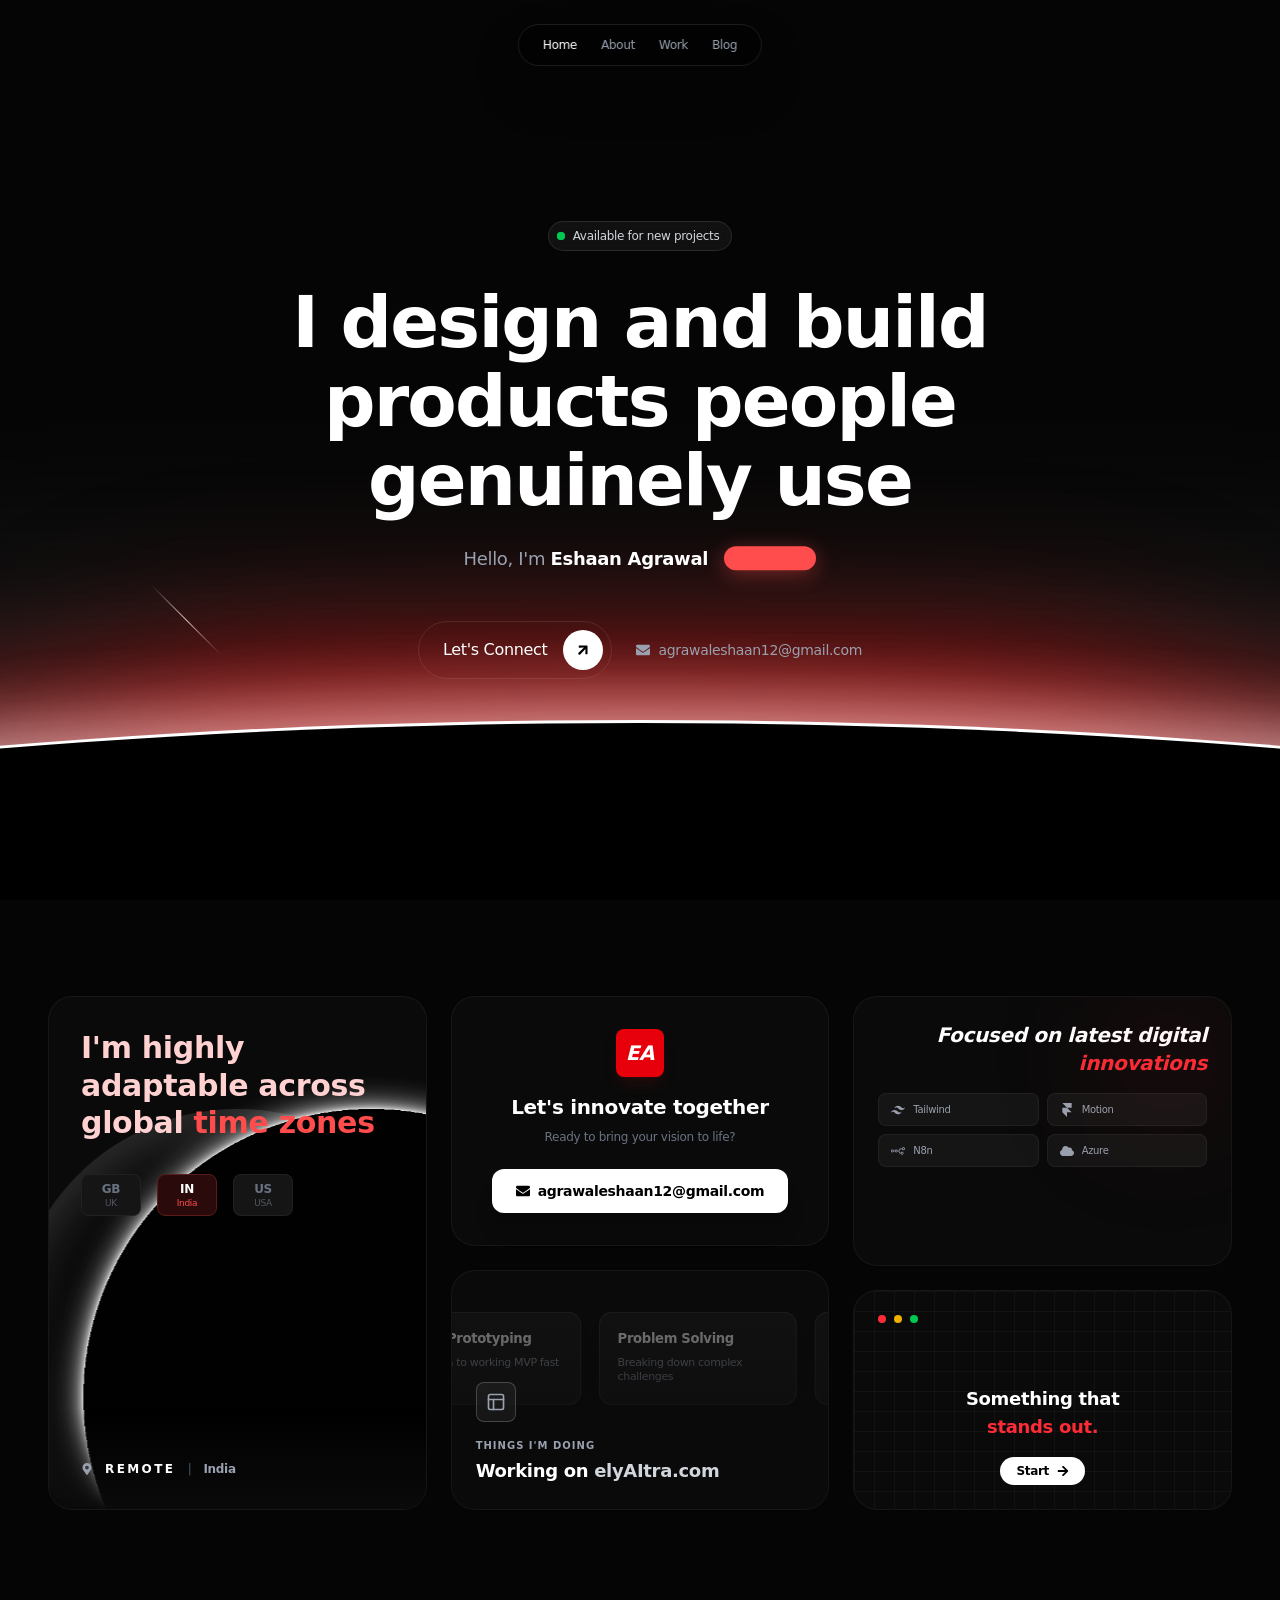
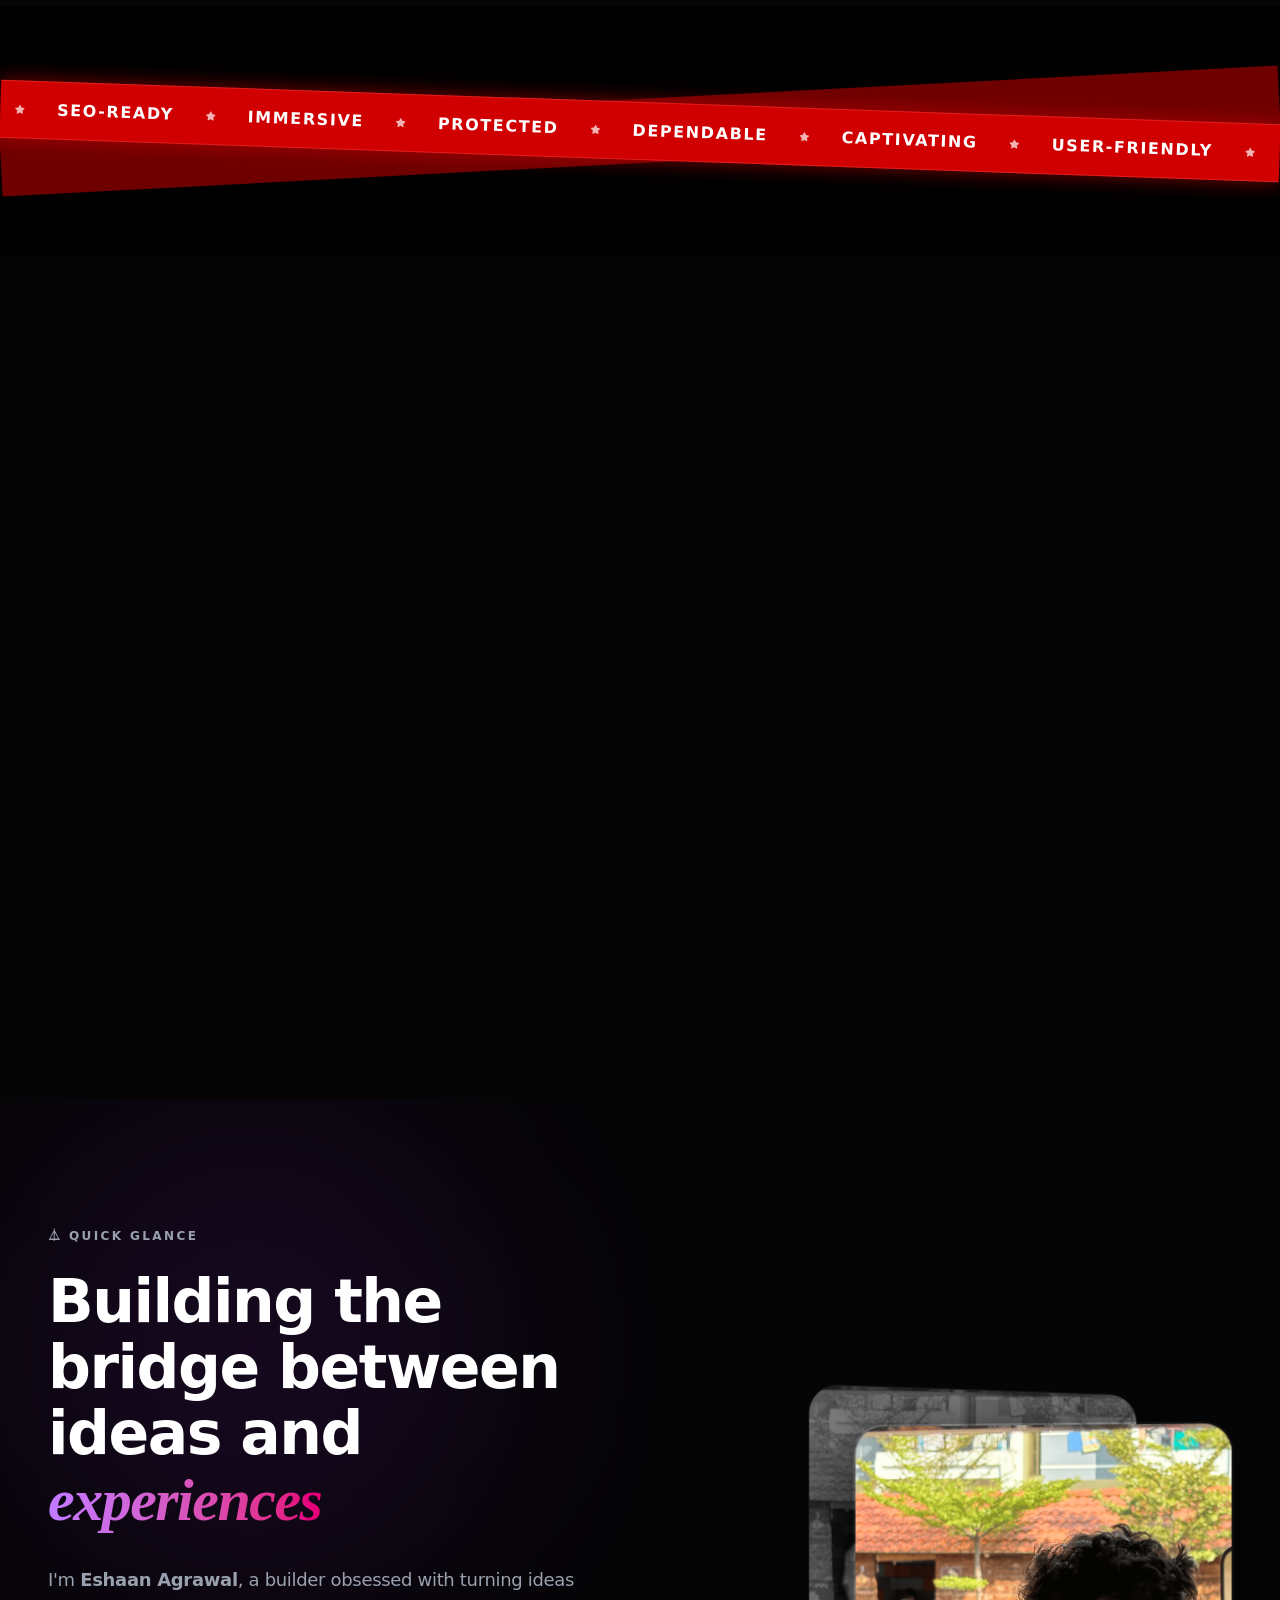
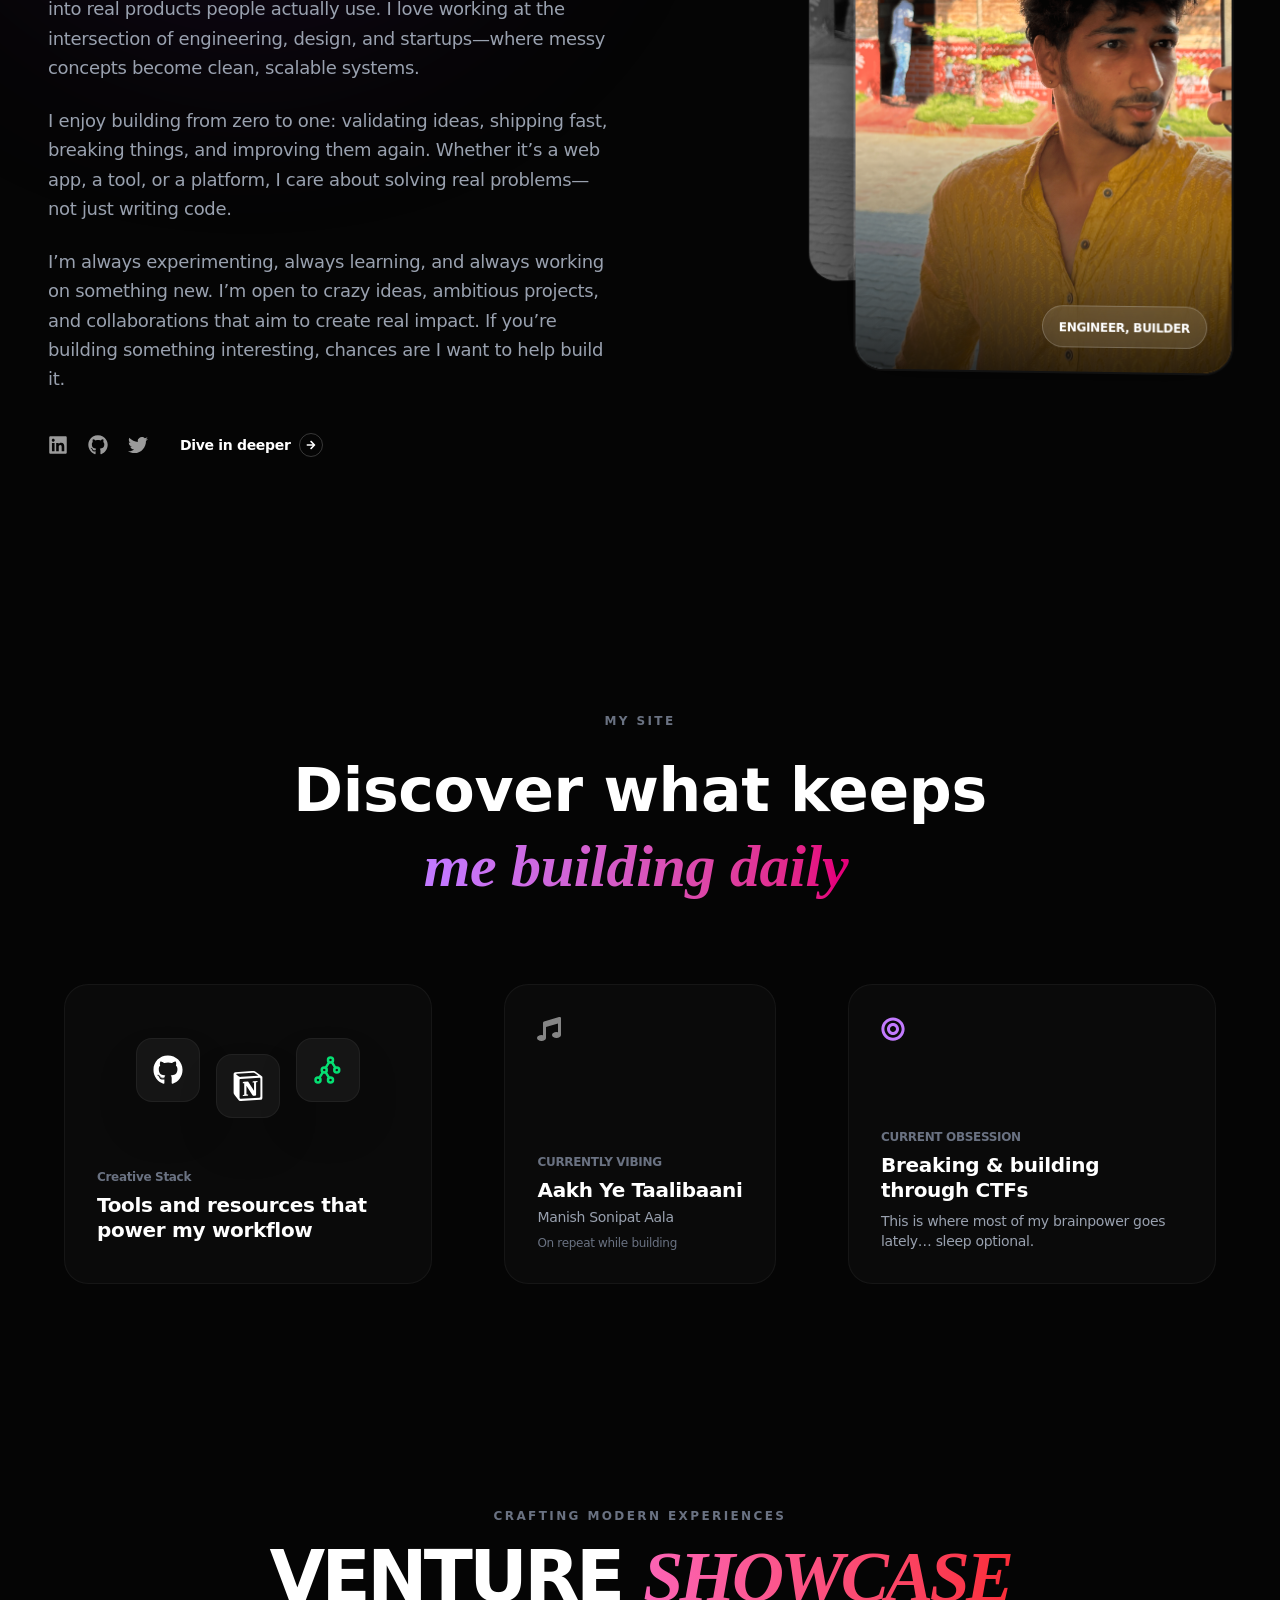
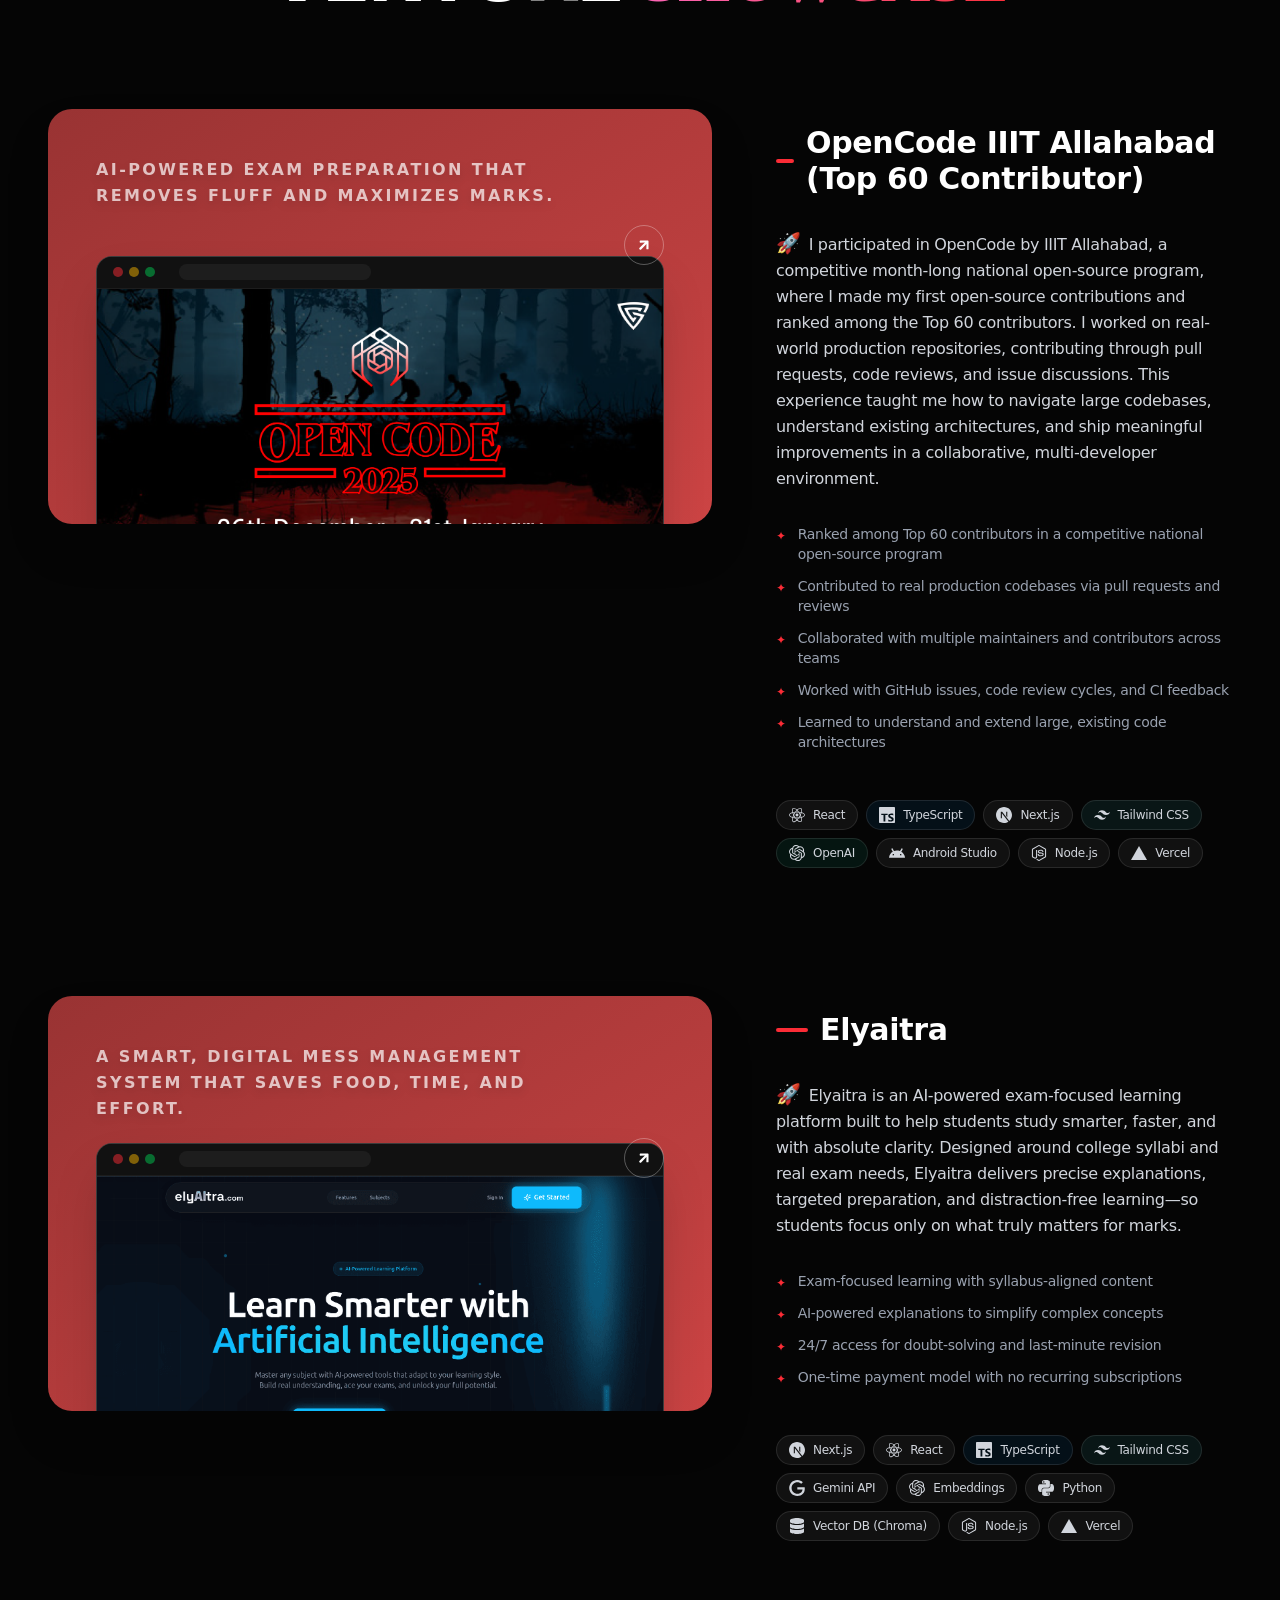
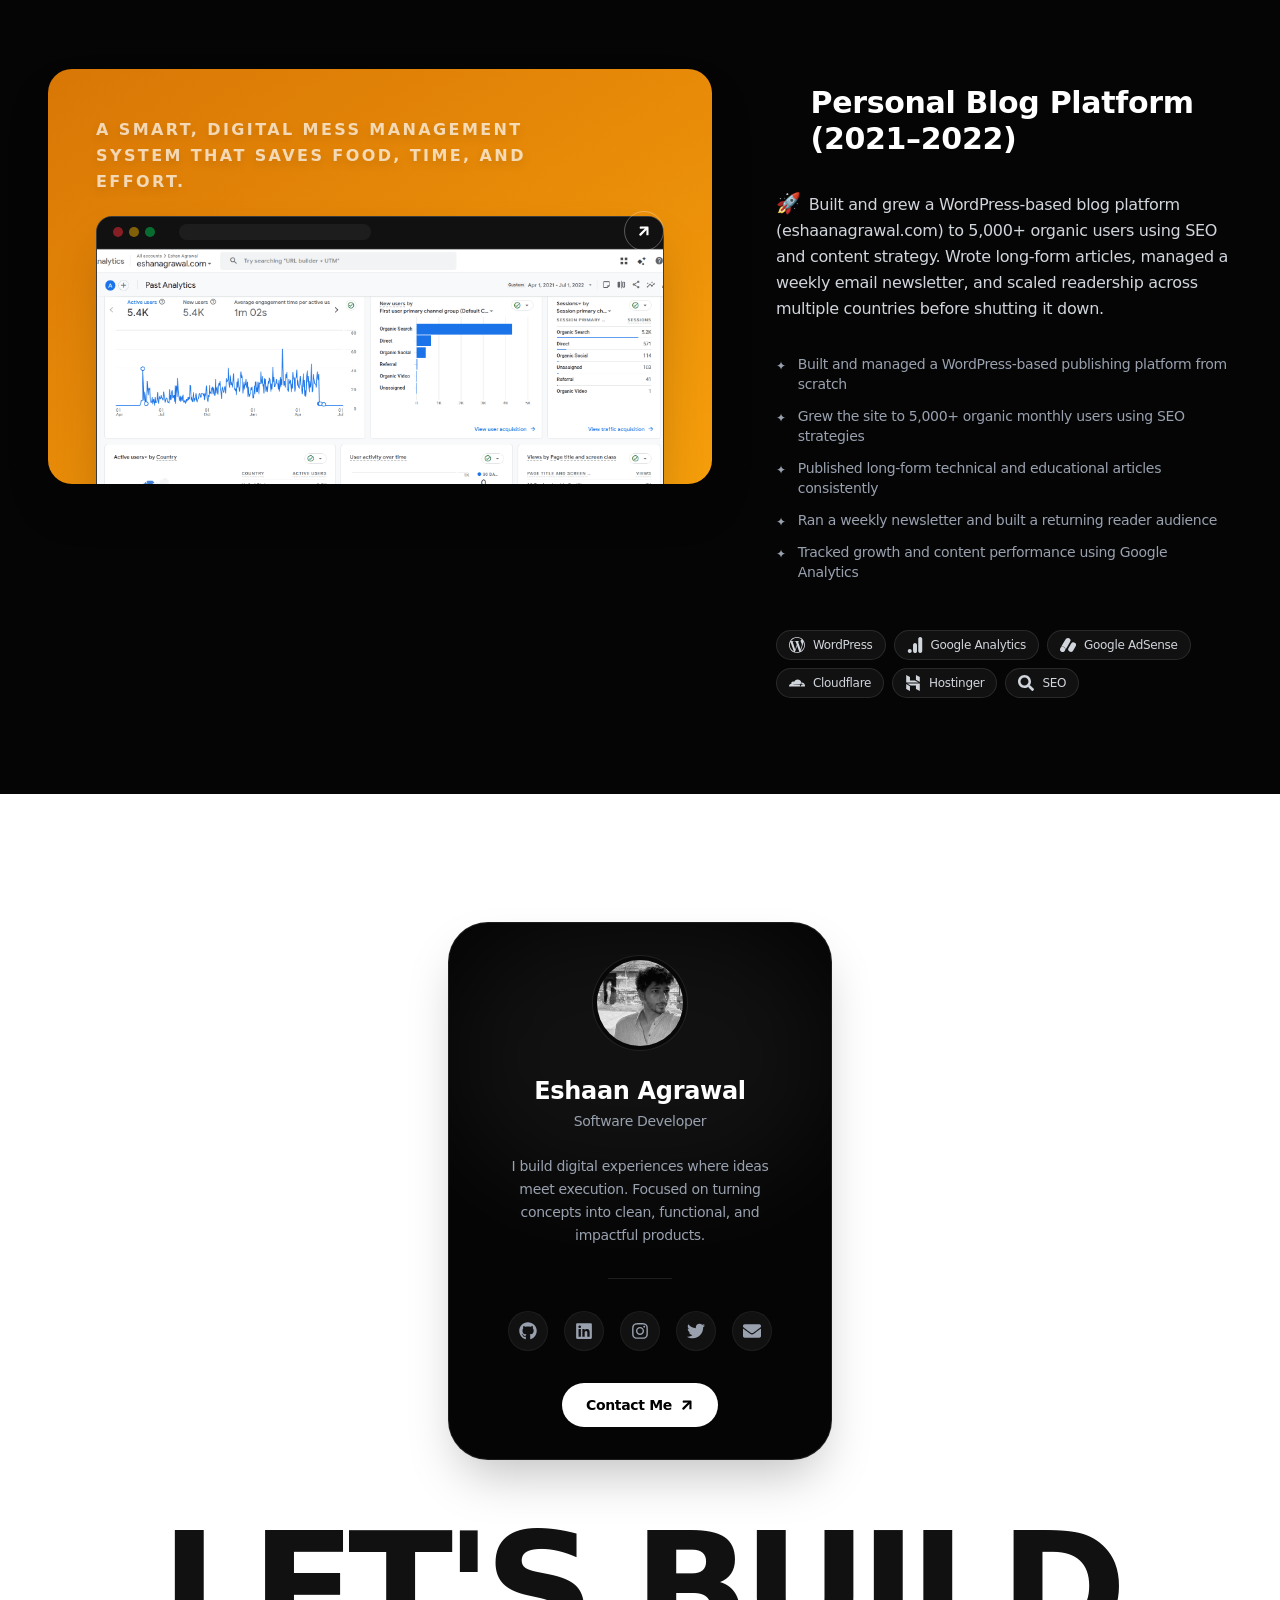
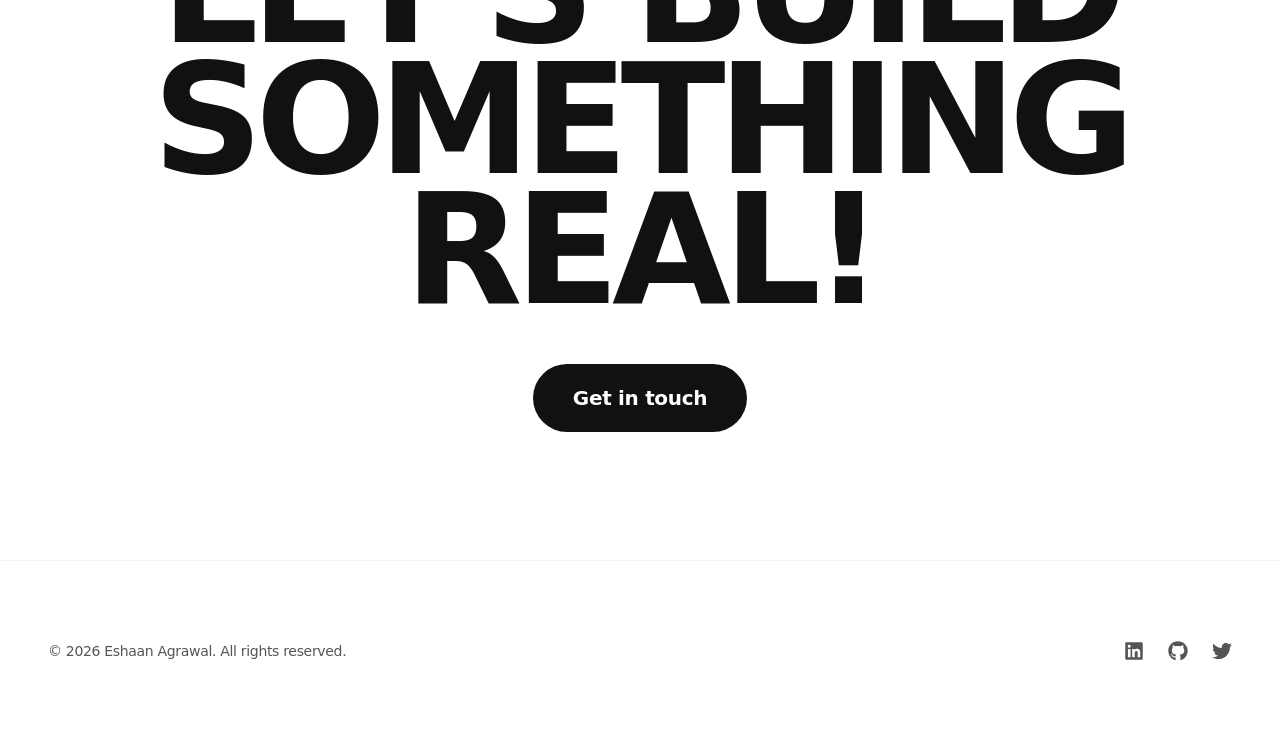
==== index.html @ 7e27af8b "Old portfolio static files push" ====
<!DOCTYPE html><!--NxlhLbS5FppHYBROih8Z3--><html lang="en" class="scroll-smooth"><head><meta charSet="utf-8"/><meta name="viewport" content="width=device-width, initial-scale=1"/><link rel="preload" href="/_next/static/media/406d3fc8d5ec9f59-s.p.3f4cab70.woff2" as="font" crossorigin="" type="font/woff2"/><link rel="preload" href="/_next/static/media/83afe278b6a6bb3c-s.p.3a6ba036.woff2" as="font" crossorigin="" type="font/woff2"/><link rel="preload" as="image" href="/profile-flip.png"/><link rel="stylesheet" href="/_next/static/chunks/d4d1923507175f7c.css" data-precedence="next"/><link rel="preload" as="script" fetchPriority="low" href="/_next/static/chunks/b79d602f30593662.js"/><script src="/_next/static/chunks/806bdb8e4a6a9b95.js" async=""></script><script src="/_next/static/chunks/34c9601a3a638644.js" async=""></script><script src="/_next/static/chunks/74a7f2e5d3db2ed4.js" async=""></script><script src="/_next/static/chunks/turbopack-027ed24c8da2e438.js" async=""></script><script src="/_next/static/chunks/a5b7f36a0b85d626.js" async=""></script><script src="/_next/static/chunks/2aeaacd010f3395e.js" async=""></script><script src="/_next/static/chunks/ff1a16fafef87110.js" async=""></script><script src="/_next/static/chunks/d2be314c3ece3fbe.js" async=""></script><script src="/_next/static/chunks/5f1a4b0acd35c7d9.js" async=""></script><script src="/_next/static/chunks/c1a66f218abf3255.js" async=""></script><link rel="preload" href="https://www.googletagmanager.com/gtag/js?id=G-NZZZ4D2L5Y" as="script"/><meta name="next-size-adjust" content=""/><title>Eshaan Agrawal — Builder</title><meta name="description" content="Eshaan Agrawal (ya me) is an engineering-driven builder focused on full-stack products, AI tools, and real-world projects."/><meta property="og:title" content="Eshaan Agrawal — Builder"/><meta property="og:description" content="Discover projects, experiments, and products by Eshaan Agrawal. Full-stack development, AI tools, startups, and security through CTFs."/><meta property="og:type" content="website"/><meta name="twitter:card" content="summary"/><meta name="twitter:title" content="Eshaan Agrawal — Builder"/><meta name="twitter:description" content="Discover projects, experiments, and products by Eshaan Agrawal. Full-stack development, AI tools, startups, and security through CTFs."/><script src="/_next/static/chunks/a6dad97d9634a72d.js" noModule=""></script></head><body class="inter_5901b7c6-module__ec5Qua__variable dancing_script_26eb8e1f-module__OIMS_a__variable font-sans antialiased text-[#111111] bg-white"><div hidden=""><!--$--><!--/$--></div><div class="fixed inset-0 z-0 pointer-events-none overflow-hidden undefined"></div><main class="min-h-screen bg-white"><nav class="fixed top-6 left-1/2 -translate-x-1/2 z-50 transition-all duration-300 rounded-full border border-white/10 backdrop-blur-md bg-black/50 shadow-2xl shadow-black/50" style="width:fit-content;opacity:0;transform:translateY(-100px)"><div class="px-6 py-3 flex items-center justify-between gap-8"><div class="hidden md:flex items-center gap-6 text-xs font-medium text-gray-400"><a class="transition-colors hover:text-white " href="#hero">Home</a><a class="transition-colors hover:text-white " href="#about">About</a><a class="transition-colors hover:text-white " href="#work">Work</a><a class="transition-colors hover:text-white " href="/blog">Blog</a></div><button class="md:hidden text-white"><svg stroke="currentColor" fill="currentColor" stroke-width="0" viewBox="0 0 448 512" height="1em" width="1em" xmlns="http://www.w3.org/2000/svg"><path d="M16 132h416c8.837 0 16-7.163 16-16V76c0-8.837-7.163-16-16-16H16C7.163 60 0 67.163 0 76v40c0 8.837 7.163 16 16 16zm0 160h416c8.837 0 16-7.163 16-16v-40c0-8.837-7.163-16-16-16H16c-8.837 0-16 7.163-16 16v40c0 8.837 7.163 16 16 16zm0 160h416c8.837 0 16-7.163 16-16v-40c0-8.837-7.163-16-16-16H16c-8.837 0-16 7.163-16 16v40c0 8.837 7.163 16 16 16z"></path></svg></button><span class="md:hidden text-white font-bold">Menu</span></div></nav><section id="hero" class="relative h-screen flex flex-col justify-center items-center overflow-hidden bg-[#050505] text-white"><div class="absolute inset-0 z-0 pointer-events-none"></div><div class="fixed inset-0 z-0 pointer-events-none overflow-hidden absolute z-0"></div><div class="absolute inset-0 bg-[radial-gradient(ellipse_at_center,_var(--tw-gradient-stops))] from-gray-900/10 via-[#050505] to-[#050505] z-0"></div><div class="absolute bottom-[-20%] left-1/2 -translate-x-1/2 w-[150%] h-[50%] bg-white/15 blur-[120px] rounded-full pointer-events-none z-0" style="transform:none"></div><div class="absolute bottom-[-10%] left-1/2 -translate-x-1/2 w-[80%] h-[30%] bg-[#FF0000]/50 blur-[100px] rounded-full pointer-events-none z-0" style="transform:none"></div><div class="absolute bottom-[-80vh] left-1/2 -translate-x-1/2 w-[300vw] h-[100vh] rounded-[100%] border-t-[3px] border-white bg-black pointer-events-none z-10 shadow-[0_-10px_40px_rgba(255,255,255,0.5)]" style="transform:none"></div><div class="relative z-20 flex flex-col items-center text-center max-w-5xl mx-auto px-6" style="transform:none"><div class="mb-8" style="opacity:0;transform:translateY(-20px)"><div class="inline-flex items-center gap-2 pl-2 pr-3 py-1.5 bg-white/5 border border-white/10 rounded-full text-xs font-medium text-gray-300 hover:bg-white/10 transition-colors backdrop-blur-sm cursor-default"><span class="relative flex h-2 w-2"><span class="animate-ping absolute inline-flex h-full w-full rounded-full bg-green-400 opacity-75"></span><span class="relative inline-flex rounded-full h-2 w-2 bg-green-500"></span></span><span>Available for new projects</span></div></div><div style="opacity:0;transform:scale(0.9)"><h1 class="text-5xl md:text-7xl font-bold tracking-tight leading-[1.1] mb-6">I design and build products people <br class="hidden md:block"/>genuinely use<span class="font-serif italic font-normal text-transparent bg-clip-text bg-gradient-to-r from-white via-gray-200 to-gray-400 animate-gradient-x"></span></h1></div><div class="flex flex-col md:flex-row items-center gap-4 text-gray-400 text-lg mb-12" style="opacity:0;transform:translateY(20px)"><span>Hello, I&#x27;m <strong class="text-white">Eshaan Agrawal</strong></span><div class="px-3 py-1 bg-[#FF4D4D] text-white text-xs font-bold rounded-full shadow-[0_4px_20px_rgba(255,77,77,0.4)] flex items-center justify-center overflow-hidden"><div class="relative flex items-center justify-center"><span class="block whitespace-nowrap" style="opacity:0;transform:translateY(20px)">Software Developer</span></div></div></div><div class="flex flex-col md:flex-row items-center gap-6" style="opacity:0;transform:translateY(20px)"><a class="group relative pl-6 pr-2 py-2 bg-transparent text-white text-base font-medium rounded-full transition-all border border-white/10 hover:border-white/20 hover:bg-white/5 flex items-center justify-between gap-4 backdrop-blur-sm" href="mailto:agrawaleshaan12@gmail.com"><span>Let&#x27;s Connect</span><span class="w-10 h-10 bg-white rounded-full flex items-center justify-center text-black group-hover:scale-110 transition-transform"><svg stroke="currentColor" fill="currentColor" stroke-width="0" viewBox="0 0 448 512" class="text-sm -rotate-45 group-hover:rotate-0 transition-transform duration-300" height="1em" width="1em" xmlns="http://www.w3.org/2000/svg"><path d="M190.5 66.9l22.2-22.2c9.4-9.4 24.6-9.4 33.9 0L441 239c9.4 9.4 9.4 24.6 0 33.9L246.6 467.3c-9.4 9.4-24.6 9.4-33.9 0l-22.2-22.2c-9.5-9.5-9.3-25 .4-34.3L311.4 296H24c-13.3 0-24-10.7-24-24v-32c0-13.3 10.7-24 24-24h287.4L190.9 101.2c-9.8-9.3-10-24.8-.4-34.3z"></path></svg></span></a><a class="flex items-center gap-2 text-gray-400 hover:text-white transition-colors text-sm group" href="mailto:agrawaleshaan12@gmail.com"><svg stroke="currentColor" fill="currentColor" stroke-width="0" viewBox="0 0 512 512" class="group-hover:rotate-12 transition-transform" height="1em" width="1em" xmlns="http://www.w3.org/2000/svg"><path d="M502.3 190.8c3.9-3.1 9.7-.2 9.7 4.7V400c0 26.5-21.5 48-48 48H48c-26.5 0-48-21.5-48-48V195.6c0-5 5.7-7.8 9.7-4.7 22.4 17.4 52.1 39.5 154.1 113.6 21.1 15.4 56.7 47.8 92.2 47.6 35.7.3 72-32.8 92.3-47.6 102-74.1 131.6-96.3 154-113.7zM256 320c23.2.4 56.6-29.2 73.4-41.4 132.7-96.3 142.8-104.7 173.4-128.7 5.8-4.5 9.2-11.5 9.2-18.9v-19c0-26.5-21.5-48-48-48H48C21.5 64 0 85.5 0 112v19c0 7.4 3.4 14.3 9.2 18.9 30.6 23.9 40.7 32.4 173.4 128.7 16.8 12.2 50.2 41.8 73.4 41.4z"></path></svg> agrawaleshaan12@gmail.com</a></div></div></section><section class="py-24 bg-[#050505] text-white"><div class="max-w-7xl mx-auto px-6 lg:px-12"><div class="grid grid-cols-1 md:grid-cols-3 gap-6 h-full"><div class="md:col-span-1 bg-[#0A0A0A] rounded-3xl p-8 border border-white/5 relative overflow-hidden flex flex-col justify-between h-[500px] md:h-auto group" style="opacity:0;transform:translateY(20px)"><div class="relative z-10"><h3 class="text-3xl font-bold leading-tight mb-8 text-[#FFD1D1]">I&#x27;m highly adaptable across global <span class="text-[#FF4D4D]">time zones</span></h3><div class="flex gap-4"><div class="px-3 py-1.5 rounded-lg text-xs font-bold flex flex-col items-center min-w-[60px] transition-colors border bg-[#151515] border-white/5 text-gray-500"><span class="">GB</span><span class="text-[9px] font-medium opacity-70">UK</span></div><div class="px-3 py-1.5 rounded-lg text-xs font-bold flex flex-col items-center min-w-[60px] transition-colors border bg-[#2A0A0A] border-[#5C1C1C]"><span class="text-white">IN</span><span class="text-[9px] font-medium text-[#FF4D4D]">India</span></div><div class="px-3 py-1.5 rounded-lg text-xs font-bold flex flex-col items-center min-w-[60px] transition-colors border bg-[#151515] border-white/5 text-gray-500"><span class="">US</span><span class="text-[9px] font-medium opacity-70">USA</span></div></div></div><div class="absolute inset-x-0 bottom-[-40px] flex justify-center pointer-events-none md:pointer-events-auto"><div class="relative w-[400px] h-[400px] flex items-center justify-center opacity-90 scale-[1.2]"><div class="relative flex items-center justify-center w-full h-full absolute top-10"><canvas style="width:600px;height:600px;max-width:100%;aspect-ratio:1"></canvas></div><div class="absolute inset-0 rounded-full shadow-[inset_0_10px_50px_rgba(255,255,255,0.2)] pointer-events-none" style="mix-blend-mode:overlay"></div></div></div><div class="absolute bottom-0 left-0 w-full h-[100px] bg-gradient-to-t from-[#0A0A0A] to-transparent pointer-events-none"></div><div class="relative z-10 flex items-center gap-3 text-xs font-bold text-gray-500 mt-auto"><svg stroke="currentColor" fill="currentColor" stroke-width="0" viewBox="0 0 384 512" class="text-gray-400" height="1em" width="1em" xmlns="http://www.w3.org/2000/svg"><path d="M172.268 501.67C26.97 291.031 0 269.413 0 192 0 85.961 85.961 0 192 0s192 85.961 192 192c0 77.413-26.97 99.031-172.268 309.67-9.535 13.774-29.93 13.773-39.464 0zM192 272c44.183 0 80-35.817 80-80s-35.817-80-80-80-80 35.817-80 80 35.817 80 80 80z"></path></svg><span class="uppercase tracking-[0.2em] text-white">Remote</span><span class="text-gray-700">|</span><span class="text-gray-400">India</span></div></div><div class="md:col-span-1 flex flex-col gap-6"><div class="bg-[#0A0A0A] rounded-3xl p-8 border border-white/5 flex flex-col items-center justify-center text-center flex-1 min-h-[220px]" style="opacity:0;transform:scale(0.95)"><div class="w-12 h-12 bg-red-600 rounded-lg flex items-center justify-center mb-4 text-xl font-bold italic shadow-lg shadow-red-900/20">EA</div><h3 class="text-xl font-bold mb-2">Let&#x27;s innovate together</h3><p class="text-gray-500 text-xs mb-6 max-w-[200px] mx-auto">Ready to bring your vision to life?</p><a class="px-6 py-3 bg-white text-black rounded-xl font-bold text-sm flex items-center gap-2 hover:scale-105 transition-transform shadow-xl" href="mailto:agrawaleshaan12@gmail.com"><svg stroke="currentColor" fill="currentColor" stroke-width="0" viewBox="0 0 512 512" height="1em" width="1em" xmlns="http://www.w3.org/2000/svg"><path d="M502.3 190.8c3.9-3.1 9.7-.2 9.7 4.7V400c0 26.5-21.5 48-48 48H48c-26.5 0-48-21.5-48-48V195.6c0-5 5.7-7.8 9.7-4.7 22.4 17.4 52.1 39.5 154.1 113.6 21.1 15.4 56.7 47.8 92.2 47.6 35.7.3 72-32.8 92.3-47.6 102-74.1 131.6-96.3 154-113.7zM256 320c23.2.4 56.6-29.2 73.4-41.4 132.7-96.3 142.8-104.7 173.4-128.7 5.8-4.5 9.2-11.5 9.2-18.9v-19c0-26.5-21.5-48-48-48H48C21.5 64 0 85.5 0 112v19c0 7.4 3.4 14.3 9.2 18.9 30.6 23.9 40.7 32.4 173.4 128.7 16.8 12.2 50.2 41.8 73.4 41.4z"></path></svg> agrawaleshaan12@gmail.com</a></div><div class="bg-[#0A0A0A] rounded-3xl p-6 border border-white/5 relative overflow-hidden flex flex-col justify-end min-h-[240px] group" style="opacity:0;transform:scale(0.95)"><div class="absolute inset-0 opacity-50 flex flex-col justify-center pointer-events-none"><div class="flex -translate-y-8 scale-110"><div class="flex overflow-hidden w-full mask-linear-fade"><div class="flex gap-4 px-4"><div class="w-[180px] p-4 rounded-xl bg-[#1A1A1A] border border-white/10 flex flex-col gap-2 shrink-0 shadow-lg"><h4 class="text-xs font-bold text-white leading-tight">Product Engineering</h4><p class="text-[10px] text-gray-400 leading-tight">Building real-world apps &amp; systems</p></div><div class="w-[180px] p-4 rounded-xl bg-[#1A1A1A] border border-white/10 flex flex-col gap-2 shrink-0 shadow-lg"><h4 class="text-xs font-bold text-white leading-tight">Full-Stack Development</h4><p class="text-[10px] text-gray-400 leading-tight">Frontend, backend, and APIs</p></div><div class="w-[180px] p-4 rounded-xl bg-[#1A1A1A] border border-white/10 flex flex-col gap-2 shrink-0 shadow-lg"><h4 class="text-xs font-bold text-white leading-tight">UI Engineering</h4><p class="text-[10px] text-gray-400 leading-tight">Modern, animated, clean interfaces</p></div><div class="w-[180px] p-4 rounded-xl bg-[#1A1A1A] border border-white/10 flex flex-col gap-2 shrink-0 shadow-lg"><h4 class="text-xs font-bold text-white leading-tight">System Design</h4><p class="text-[10px] text-gray-400 leading-tight">Scalable, structured architectures</p></div><div class="w-[180px] p-4 rounded-xl bg-[#1A1A1A] border border-white/10 flex flex-col gap-2 shrink-0 shadow-lg"><h4 class="text-xs font-bold text-white leading-tight">Rapid Prototyping</h4><p class="text-[10px] text-gray-400 leading-tight">From idea to working MVP fast</p></div><div class="w-[180px] p-4 rounded-xl bg-[#1A1A1A] border border-white/10 flex flex-col gap-2 shrink-0 shadow-lg"><h4 class="text-xs font-bold text-white leading-tight">Problem Solving</h4><p class="text-[10px] text-gray-400 leading-tight">Breaking down complex challenges</p></div><div class="w-[180px] p-4 rounded-xl bg-[#1A1A1A] border border-white/10 flex flex-col gap-2 shrink-0 shadow-lg"><h4 class="text-xs font-bold text-white leading-tight">Product Engineering</h4><p class="text-[10px] text-gray-400 leading-tight">Building real-world apps &amp; systems</p></div><div class="w-[180px] p-4 rounded-xl bg-[#1A1A1A] border border-white/10 flex flex-col gap-2 shrink-0 shadow-lg"><h4 class="text-xs font-bold text-white leading-tight">Full-Stack Development</h4><p class="text-[10px] text-gray-400 leading-tight">Frontend, backend, and APIs</p></div><div class="w-[180px] p-4 rounded-xl bg-[#1A1A1A] border border-white/10 flex flex-col gap-2 shrink-0 shadow-lg"><h4 class="text-xs font-bold text-white leading-tight">UI Engineering</h4><p class="text-[10px] text-gray-400 leading-tight">Modern, animated, clean interfaces</p></div><div class="w-[180px] p-4 rounded-xl bg-[#1A1A1A] border border-white/10 flex flex-col gap-2 shrink-0 shadow-lg"><h4 class="text-xs font-bold text-white leading-tight">System Design</h4><p class="text-[10px] text-gray-400 leading-tight">Scalable, structured architectures</p></div><div class="w-[180px] p-4 rounded-xl bg-[#1A1A1A] border border-white/10 flex flex-col gap-2 shrink-0 shadow-lg"><h4 class="text-xs font-bold text-white leading-tight">Rapid Prototyping</h4><p class="text-[10px] text-gray-400 leading-tight">From idea to working MVP fast</p></div><div class="w-[180px] p-4 rounded-xl bg-[#1A1A1A] border border-white/10 flex flex-col gap-2 shrink-0 shadow-lg"><h4 class="text-xs font-bold text-white leading-tight">Problem Solving</h4><p class="text-[10px] text-gray-400 leading-tight">Breaking down complex challenges</p></div></div></div></div></div><div class="absolute inset-0 bg-gradient-to-t from-[#0A0A0A] via-[#0A0A0A]/40 to-transparent"></div><div class="relative z-10"><div class="w-10 h-10 rounded-lg border border-white/20 flex items-center justify-center mb-4 text-gray-400 bg-white/5 backdrop-blur-md"><svg xmlns="http://www.w3.org/2000/svg" width="20" height="20" viewBox="0 0 24 24" fill="none" stroke="currentColor" stroke-width="2" stroke-linecap="round" stroke-linejoin="round"><rect width="18" height="18" x="3" y="3" rx="2" ry="2"></rect><line x1="3" x2="21" y1="9" y2="9"></line><line x1="9" x2="9" y1="21" y2="9"></line></svg></div><p class="text-[10px] font-bold text-gray-400 uppercase tracking-widest mb-1">Things I&#x27;m Doing</p><h3 class="text-lg font-bold text-white">Working on <span class="text-gray-300">elyAItra.com</span></h3></div></div></div><div class="md:col-span-1 flex flex-col gap-6"><div class="bg-[#0A0A0A] rounded-3xl p-6 border border-white/5 relative overflow-hidden flex-1 min-h-[220px]" style="opacity:0;transform:scale(0.95)"><div class="absolute top-0 right-0 w-32 h-32 bg-red-500/10 rounded-full blur-3xl"></div><h3 class="text-xl font-bold mb-4 italic text-right">Focused on latest digital <span class="text-red-500">innovations</span></h3><div class="grid grid-cols-2 gap-2 mt-4"><div class="flex items-center gap-2 px-3 py-2 bg-[#151515] rounded-lg border border-white/5 text-[10px] text-gray-400"><span class="text-sm"><svg stroke="currentColor" fill="currentColor" stroke-width="0" role="img" viewBox="0 0 24 24" height="1em" width="1em" xmlns="http://www.w3.org/2000/svg"><path d="M12.001,4.8c-3.2,0-5.2,1.6-6,4.8c1.2-1.6,2.6-2.2,4.2-1.8c0.913,0.228,1.565,0.89,2.288,1.624 C13.666,10.618,15.027,12,18.001,12c3.2,0,5.2-1.6,6-4.8c-1.2,1.6-2.6,2.2-4.2,1.8c-0.913-0.228-1.565-0.89-2.288-1.624 C16.337,6.182,14.976,4.8,12.001,4.8z M6.001,12c-3.2,0-5.2,1.6-6,4.8c1.2-1.6,2.6-2.2,4.2-1.8c0.913,0.228,1.565,0.89,2.288,1.624 c1.177,1.194,2.538,2.576,5.512,2.576c3.2,0,5.2-1.6,6-4.8c-1.2,1.6-2.6,2.2-4.2,1.8c-0.913-0.228-1.565-0.89-2.288-1.624 C10.337,13.382,8.976,12,6.001,12z"></path></svg></span><span>Tailwind</span></div><div class="flex items-center gap-2 px-3 py-2 bg-[#151515] rounded-lg border border-white/5 text-[10px] text-gray-400"><span class="text-sm"><svg stroke="currentColor" fill="currentColor" stroke-width="0" role="img" viewBox="0 0 24 24" height="1em" width="1em" xmlns="http://www.w3.org/2000/svg"><path d="M4 0h16v8h-8zM4 8h8l8 8H4zM4 16h8v8z"></path></svg></span><span>Motion</span></div><div class="flex items-center gap-2 px-3 py-2 bg-[#151515] rounded-lg border border-white/5 text-[10px] text-gray-400"><span class="text-sm"><svg stroke="currentColor" fill="currentColor" stroke-width="0" role="img" viewBox="0 0 24 24" height="1em" width="1em" xmlns="http://www.w3.org/2000/svg"><path d="M21.4737 5.6842c-1.1772 0-2.1663.8051-2.4468 1.8947h-2.8955c-1.235 0-2.289.893-2.492 2.111l-.1038.623a1.263 1.263 0 0 1-1.246 1.0555H11.289c-.2805-1.0896-1.2696-1.8947-2.4468-1.8947s-2.1663.8051-2.4467 1.8947H4.973c-.2805-1.0896-1.2696-1.8947-2.4468-1.8947C1.1311 9.4737 0 10.6047 0 12s1.131 2.5263 2.5263 2.5263c1.1772 0 2.1663-.8051 2.4468-1.8947h1.4223c.2804 1.0896 1.2696 1.8947 2.4467 1.8947 1.1772 0 2.1663-.8051 2.4468-1.8947h1.0008a1.263 1.263 0 0 1 1.2459 1.0555l.1038.623c.203 1.218 1.257 2.111 2.492 2.111h.3692c.2804 1.0895 1.2696 1.8947 2.4468 1.8947 1.3952 0 2.5263-1.131 2.5263-2.5263s-1.131-2.5263-2.5263-2.5263c-1.1772 0-2.1664.805-2.4468 1.8947h-.3692a1.263 1.263 0 0 1-1.246-1.0555l-.1037-.623A2.52 2.52 0 0 0 13.9607 12a2.52 2.52 0 0 0 .821-1.4794l.1038-.623a1.263 1.263 0 0 1 1.2459-1.0555h2.8955c.2805 1.0896 1.2696 1.8947 2.4468 1.8947 1.3952 0 2.5263-1.131 2.5263-2.5263s-1.131-2.5263-2.5263-2.5263m0 1.2632a1.263 1.263 0 0 1 1.2631 1.2631 1.263 1.263 0 0 1-1.2631 1.2632 1.263 1.263 0 0 1-1.2632-1.2632 1.263 1.263 0 0 1 1.2632-1.2631M2.5263 10.7368A1.263 1.263 0 0 1 3.7895 12a1.263 1.263 0 0 1-1.2632 1.2632A1.263 1.263 0 0 1 1.2632 12a1.263 1.263 0 0 1 1.2631-1.2632m6.3158 0A1.263 1.263 0 0 1 10.1053 12a1.263 1.263 0 0 1-1.2632 1.2632A1.263 1.263 0 0 1 7.579 12a1.263 1.263 0 0 1 1.2632-1.2632m10.1053 3.7895a1.263 1.263 0 0 1 1.2631 1.2632 1.263 1.263 0 0 1-1.2631 1.2631 1.263 1.263 0 0 1-1.2632-1.2631 1.263 1.263 0 0 1 1.2632-1.2632"></path></svg></span><span>N8n</span></div><div class="flex items-center gap-2 px-3 py-2 bg-[#151515] rounded-lg border border-white/5 text-[10px] text-gray-400"><span class="text-sm"><svg stroke="currentColor" fill="currentColor" stroke-width="0" viewBox="0 0 640 512" height="1em" width="1em" xmlns="http://www.w3.org/2000/svg"><path d="M537.6 226.6c4.1-10.7 6.4-22.4 6.4-34.6 0-53-43-96-96-96-19.7 0-38.1 6-53.3 16.2C367 64.2 315.3 32 256 32c-88.4 0-160 71.6-160 160 0 2.7.1 5.4.2 8.1C40.2 219.8 0 273.2 0 336c0 79.5 64.5 144 144 144h368c70.7 0 128-57.3 128-128 0-61.9-44-113.6-102.4-125.4z"></path></svg></span><span>Azure</span></div></div></div><div class="bg-[#0A0A0A] rounded-3xl p-6 border border-white/5 relative overflow-hidden flex flex-col justify-end min-h-[220px]" style="opacity:0;transform:scale(0.95)"><div class="absolute inset-0 bg-[linear-gradient(rgba(255,255,255,0.03)_1px,transparent_1px),linear-gradient(90deg,rgba(255,255,255,0.03)_1px,transparent_1px)] bg-[size:20px_20px]"></div><div class="absolute top-6 left-6 flex gap-2"><div class="w-2 h-2 rounded-full bg-red-500"></div><div class="w-2 h-2 rounded-full bg-yellow-500"></div><div class="w-2 h-2 rounded-full bg-green-500"></div></div><div class="relative z-10 text-center mt-8"><h3 class="text-lg font-bold">Something that</h3><h3 class="text-lg font-bold text-red-500 mb-4">stands out.</h3><a class="inline-flex px-4 py-1.5 bg-white text-black rounded-full text-xs font-bold hover:gap-2 transition-all items-center scroll-smooth" href="#work">Start <svg stroke="currentColor" fill="currentColor" stroke-width="0" viewBox="0 0 448 512" class="ml-2" height="1em" width="1em" xmlns="http://www.w3.org/2000/svg"><path d="M190.5 66.9l22.2-22.2c9.4-9.4 24.6-9.4 33.9 0L441 239c9.4 9.4 9.4 24.6 0 33.9L246.6 467.3c-9.4 9.4-24.6 9.4-33.9 0l-22.2-22.2c-9.5-9.5-9.3-25 .4-34.3L311.4 296H24c-13.3 0-24-10.7-24-24v-32c0-13.3 10.7-24 24-24h287.4L190.9 101.2c-9.8-9.3-10-24.8-.4-34.3z"></path></svg></a></div></div></div></div></div></section><section class="py-24 bg-black overflow-hidden relative flex items-center justify-center"><div class="absolute inset-0 flex items-center justify-center opacity-80 pointer-events-none"><div class="w-[120%] h-16 bg-[#8B0000] -rotate-3"></div></div><div class="relative w-[120%] rotate-2 bg-[#D10000] shadow-[0_0_20px_rgba(209,0,0,0.6)] py-4 flex overflow-hidden border-y border-red-400/30"><div class="flex whitespace-nowrap"><div class="flex gap-8 items-center"><div class="flex items-center gap-8 text-white font-black uppercase tracking-widest text-sm md:text-base"><span>User-Friendly</span><svg stroke="currentColor" fill="currentColor" stroke-width="0" viewBox="0 0 576 512" class="text-white/70 text-[10px]" height="1em" width="1em" xmlns="http://www.w3.org/2000/svg"><path d="M259.3 17.8L194 150.2 47.9 171.5c-26.2 3.8-36.7 36.1-17.7 54.6l105.7 103-25 145.5c-4.5 26.3 23.2 46 46.4 33.7L288 439.6l130.7 68.7c23.2 12.2 50.9-7.4 46.4-33.7l-25-145.5 105.7-103c19-18.5 8.5-50.8-17.7-54.6L382 150.2 316.7 17.8c-11.7-23.6-45.6-23.9-57.4 0z"></path></svg></div><div class="flex items-center gap-8 text-white font-black uppercase tracking-widest text-sm md:text-base"><span>Adaptive</span><svg stroke="currentColor" fill="currentColor" stroke-width="0" viewBox="0 0 576 512" class="text-white/70 text-[10px]" height="1em" width="1em" xmlns="http://www.w3.org/2000/svg"><path d="M259.3 17.8L194 150.2 47.9 171.5c-26.2 3.8-36.7 36.1-17.7 54.6l105.7 103-25 145.5c-4.5 26.3 23.2 46 46.4 33.7L288 439.6l130.7 68.7c23.2 12.2 50.9-7.4 46.4-33.7l-25-145.5 105.7-103c19-18.5 8.5-50.8-17.7-54.6L382 150.2 316.7 17.8c-11.7-23.6-45.6-23.9-57.4 0z"></path></svg></div><div class="flex items-center gap-8 text-white font-black uppercase tracking-widest text-sm md:text-base"><span>Scalable</span><svg stroke="currentColor" fill="currentColor" stroke-width="0" viewBox="0 0 576 512" class="text-white/70 text-[10px]" height="1em" width="1em" xmlns="http://www.w3.org/2000/svg"><path d="M259.3 17.8L194 150.2 47.9 171.5c-26.2 3.8-36.7 36.1-17.7 54.6l105.7 103-25 145.5c-4.5 26.3 23.2 46 46.4 33.7L288 439.6l130.7 68.7c23.2 12.2 50.9-7.4 46.4-33.7l-25-145.5 105.7-103c19-18.5 8.5-50.8-17.7-54.6L382 150.2 316.7 17.8c-11.7-23.6-45.6-23.9-57.4 0z"></path></svg></div><div class="flex items-center gap-8 text-white font-black uppercase tracking-widest text-sm md:text-base"><span>Future-Proof</span><svg stroke="currentColor" fill="currentColor" stroke-width="0" viewBox="0 0 576 512" class="text-white/70 text-[10px]" height="1em" width="1em" xmlns="http://www.w3.org/2000/svg"><path d="M259.3 17.8L194 150.2 47.9 171.5c-26.2 3.8-36.7 36.1-17.7 54.6l105.7 103-25 145.5c-4.5 26.3 23.2 46 46.4 33.7L288 439.6l130.7 68.7c23.2 12.2 50.9-7.4 46.4-33.7l-25-145.5 105.7-103c19-18.5 8.5-50.8-17.7-54.6L382 150.2 316.7 17.8c-11.7-23.6-45.6-23.9-57.4 0z"></path></svg></div><div class="flex items-center gap-8 text-white font-black uppercase tracking-widest text-sm md:text-base"><span>SEO-Ready</span><svg stroke="currentColor" fill="currentColor" stroke-width="0" viewBox="0 0 576 512" class="text-white/70 text-[10px]" height="1em" width="1em" xmlns="http://www.w3.org/2000/svg"><path d="M259.3 17.8L194 150.2 47.9 171.5c-26.2 3.8-36.7 36.1-17.7 54.6l105.7 103-25 145.5c-4.5 26.3 23.2 46 46.4 33.7L288 439.6l130.7 68.7c23.2 12.2 50.9-7.4 46.4-33.7l-25-145.5 105.7-103c19-18.5 8.5-50.8-17.7-54.6L382 150.2 316.7 17.8c-11.7-23.6-45.6-23.9-57.4 0z"></path></svg></div><div class="flex items-center gap-8 text-white font-black uppercase tracking-widest text-sm md:text-base"><span>Immersive</span><svg stroke="currentColor" fill="currentColor" stroke-width="0" viewBox="0 0 576 512" class="text-white/70 text-[10px]" height="1em" width="1em" xmlns="http://www.w3.org/2000/svg"><path d="M259.3 17.8L194 150.2 47.9 171.5c-26.2 3.8-36.7 36.1-17.7 54.6l105.7 103-25 145.5c-4.5 26.3 23.2 46 46.4 33.7L288 439.6l130.7 68.7c23.2 12.2 50.9-7.4 46.4-33.7l-25-145.5 105.7-103c19-18.5 8.5-50.8-17.7-54.6L382 150.2 316.7 17.8c-11.7-23.6-45.6-23.9-57.4 0z"></path></svg></div><div class="flex items-center gap-8 text-white font-black uppercase tracking-widest text-sm md:text-base"><span>Protected</span><svg stroke="currentColor" fill="currentColor" stroke-width="0" viewBox="0 0 576 512" class="text-white/70 text-[10px]" height="1em" width="1em" xmlns="http://www.w3.org/2000/svg"><path d="M259.3 17.8L194 150.2 47.9 171.5c-26.2 3.8-36.7 36.1-17.7 54.6l105.7 103-25 145.5c-4.5 26.3 23.2 46 46.4 33.7L288 439.6l130.7 68.7c23.2 12.2 50.9-7.4 46.4-33.7l-25-145.5 105.7-103c19-18.5 8.5-50.8-17.7-54.6L382 150.2 316.7 17.8c-11.7-23.6-45.6-23.9-57.4 0z"></path></svg></div><div class="flex items-center gap-8 text-white font-black uppercase tracking-widest text-sm md:text-base"><span>Dependable</span><svg stroke="currentColor" fill="currentColor" stroke-width="0" viewBox="0 0 576 512" class="text-white/70 text-[10px]" height="1em" width="1em" xmlns="http://www.w3.org/2000/svg"><path d="M259.3 17.8L194 150.2 47.9 171.5c-26.2 3.8-36.7 36.1-17.7 54.6l105.7 103-25 145.5c-4.5 26.3 23.2 46 46.4 33.7L288 439.6l130.7 68.7c23.2 12.2 50.9-7.4 46.4-33.7l-25-145.5 105.7-103c19-18.5 8.5-50.8-17.7-54.6L382 150.2 316.7 17.8c-11.7-23.6-45.6-23.9-57.4 0z"></path></svg></div><div class="flex items-center gap-8 text-white font-black uppercase tracking-widest text-sm md:text-base"><span>Captivating</span><svg stroke="currentColor" fill="currentColor" stroke-width="0" viewBox="0 0 576 512" class="text-white/70 text-[10px]" height="1em" width="1em" xmlns="http://www.w3.org/2000/svg"><path d="M259.3 17.8L194 150.2 47.9 171.5c-26.2 3.8-36.7 36.1-17.7 54.6l105.7 103-25 145.5c-4.5 26.3 23.2 46 46.4 33.7L288 439.6l130.7 68.7c23.2 12.2 50.9-7.4 46.4-33.7l-25-145.5 105.7-103c19-18.5 8.5-50.8-17.7-54.6L382 150.2 316.7 17.8c-11.7-23.6-45.6-23.9-57.4 0z"></path></svg></div><div class="flex items-center gap-8 text-white font-black uppercase tracking-widest text-sm md:text-base"><span>User-Friendly</span><svg stroke="currentColor" fill="currentColor" stroke-width="0" viewBox="0 0 576 512" class="text-white/70 text-[10px]" height="1em" width="1em" xmlns="http://www.w3.org/2000/svg"><path d="M259.3 17.8L194 150.2 47.9 171.5c-26.2 3.8-36.7 36.1-17.7 54.6l105.7 103-25 145.5c-4.5 26.3 23.2 46 46.4 33.7L288 439.6l130.7 68.7c23.2 12.2 50.9-7.4 46.4-33.7l-25-145.5 105.7-103c19-18.5 8.5-50.8-17.7-54.6L382 150.2 316.7 17.8c-11.7-23.6-45.6-23.9-57.4 0z"></path></svg></div><div class="flex items-center gap-8 text-white font-black uppercase tracking-widest text-sm md:text-base"><span>Adaptive</span><svg stroke="currentColor" fill="currentColor" stroke-width="0" viewBox="0 0 576 512" class="text-white/70 text-[10px]" height="1em" width="1em" xmlns="http://www.w3.org/2000/svg"><path d="M259.3 17.8L194 150.2 47.9 171.5c-26.2 3.8-36.7 36.1-17.7 54.6l105.7 103-25 145.5c-4.5 26.3 23.2 46 46.4 33.7L288 439.6l130.7 68.7c23.2 12.2 50.9-7.4 46.4-33.7l-25-145.5 105.7-103c19-18.5 8.5-50.8-17.7-54.6L382 150.2 316.7 17.8c-11.7-23.6-45.6-23.9-57.4 0z"></path></svg></div><div class="flex items-center gap-8 text-white font-black uppercase tracking-widest text-sm md:text-base"><span>Scalable</span><svg stroke="currentColor" fill="currentColor" stroke-width="0" viewBox="0 0 576 512" class="text-white/70 text-[10px]" height="1em" width="1em" xmlns="http://www.w3.org/2000/svg"><path d="M259.3 17.8L194 150.2 47.9 171.5c-26.2 3.8-36.7 36.1-17.7 54.6l105.7 103-25 145.5c-4.5 26.3 23.2 46 46.4 33.7L288 439.6l130.7 68.7c23.2 12.2 50.9-7.4 46.4-33.7l-25-145.5 105.7-103c19-18.5 8.5-50.8-17.7-54.6L382 150.2 316.7 17.8c-11.7-23.6-45.6-23.9-57.4 0z"></path></svg></div><div class="flex items-center gap-8 text-white font-black uppercase tracking-widest text-sm md:text-base"><span>Future-Proof</span><svg stroke="currentColor" fill="currentColor" stroke-width="0" viewBox="0 0 576 512" class="text-white/70 text-[10px]" height="1em" width="1em" xmlns="http://www.w3.org/2000/svg"><path d="M259.3 17.8L194 150.2 47.9 171.5c-26.2 3.8-36.7 36.1-17.7 54.6l105.7 103-25 145.5c-4.5 26.3 23.2 46 46.4 33.7L288 439.6l130.7 68.7c23.2 12.2 50.9-7.4 46.4-33.7l-25-145.5 105.7-103c19-18.5 8.5-50.8-17.7-54.6L382 150.2 316.7 17.8c-11.7-23.6-45.6-23.9-57.4 0z"></path></svg></div><div class="flex items-center gap-8 text-white font-black uppercase tracking-widest text-sm md:text-base"><span>SEO-Ready</span><svg stroke="currentColor" fill="currentColor" stroke-width="0" viewBox="0 0 576 512" class="text-white/70 text-[10px]" height="1em" width="1em" xmlns="http://www.w3.org/2000/svg"><path d="M259.3 17.8L194 150.2 47.9 171.5c-26.2 3.8-36.7 36.1-17.7 54.6l105.7 103-25 145.5c-4.5 26.3 23.2 46 46.4 33.7L288 439.6l130.7 68.7c23.2 12.2 50.9-7.4 46.4-33.7l-25-145.5 105.7-103c19-18.5 8.5-50.8-17.7-54.6L382 150.2 316.7 17.8c-11.7-23.6-45.6-23.9-57.4 0z"></path></svg></div><div class="flex items-center gap-8 text-white font-black uppercase tracking-widest text-sm md:text-base"><span>Immersive</span><svg stroke="currentColor" fill="currentColor" stroke-width="0" viewBox="0 0 576 512" class="text-white/70 text-[10px]" height="1em" width="1em" xmlns="http://www.w3.org/2000/svg"><path d="M259.3 17.8L194 150.2 47.9 171.5c-26.2 3.8-36.7 36.1-17.7 54.6l105.7 103-25 145.5c-4.5 26.3 23.2 46 46.4 33.7L288 439.6l130.7 68.7c23.2 12.2 50.9-7.4 46.4-33.7l-25-145.5 105.7-103c19-18.5 8.5-50.8-17.7-54.6L382 150.2 316.7 17.8c-11.7-23.6-45.6-23.9-57.4 0z"></path></svg></div><div class="flex items-center gap-8 text-white font-black uppercase tracking-widest text-sm md:text-base"><span>Protected</span><svg stroke="currentColor" fill="currentColor" stroke-width="0" viewBox="0 0 576 512" class="text-white/70 text-[10px]" height="1em" width="1em" xmlns="http://www.w3.org/2000/svg"><path d="M259.3 17.8L194 150.2 47.9 171.5c-26.2 3.8-36.7 36.1-17.7 54.6l105.7 103-25 145.5c-4.5 26.3 23.2 46 46.4 33.7L288 439.6l130.7 68.7c23.2 12.2 50.9-7.4 46.4-33.7l-25-145.5 105.7-103c19-18.5 8.5-50.8-17.7-54.6L382 150.2 316.7 17.8c-11.7-23.6-45.6-23.9-57.4 0z"></path></svg></div><div class="flex items-center gap-8 text-white font-black uppercase tracking-widest text-sm md:text-base"><span>Dependable</span><svg stroke="currentColor" fill="currentColor" stroke-width="0" viewBox="0 0 576 512" class="text-white/70 text-[10px]" height="1em" width="1em" xmlns="http://www.w3.org/2000/svg"><path d="M259.3 17.8L194 150.2 47.9 171.5c-26.2 3.8-36.7 36.1-17.7 54.6l105.7 103-25 145.5c-4.5 26.3 23.2 46 46.4 33.7L288 439.6l130.7 68.7c23.2 12.2 50.9-7.4 46.4-33.7l-25-145.5 105.7-103c19-18.5 8.5-50.8-17.7-54.6L382 150.2 316.7 17.8c-11.7-23.6-45.6-23.9-57.4 0z"></path></svg></div><div class="flex items-center gap-8 text-white font-black uppercase tracking-widest text-sm md:text-base"><span>Captivating</span><svg stroke="currentColor" fill="currentColor" stroke-width="0" viewBox="0 0 576 512" class="text-white/70 text-[10px]" height="1em" width="1em" xmlns="http://www.w3.org/2000/svg"><path d="M259.3 17.8L194 150.2 47.9 171.5c-26.2 3.8-36.7 36.1-17.7 54.6l105.7 103-25 145.5c-4.5 26.3 23.2 46 46.4 33.7L288 439.6l130.7 68.7c23.2 12.2 50.9-7.4 46.4-33.7l-25-145.5 105.7-103c19-18.5 8.5-50.8-17.7-54.6L382 150.2 316.7 17.8c-11.7-23.6-45.6-23.9-57.4 0z"></path></svg></div><div class="flex items-center gap-8 text-white font-black uppercase tracking-widest text-sm md:text-base"><span>User-Friendly</span><svg stroke="currentColor" fill="currentColor" stroke-width="0" viewBox="0 0 576 512" class="text-white/70 text-[10px]" height="1em" width="1em" xmlns="http://www.w3.org/2000/svg"><path d="M259.3 17.8L194 150.2 47.9 171.5c-26.2 3.8-36.7 36.1-17.7 54.6l105.7 103-25 145.5c-4.5 26.3 23.2 46 46.4 33.7L288 439.6l130.7 68.7c23.2 12.2 50.9-7.4 46.4-33.7l-25-145.5 105.7-103c19-18.5 8.5-50.8-17.7-54.6L382 150.2 316.7 17.8c-11.7-23.6-45.6-23.9-57.4 0z"></path></svg></div><div class="flex items-center gap-8 text-white font-black uppercase tracking-widest text-sm md:text-base"><span>Adaptive</span><svg stroke="currentColor" fill="currentColor" stroke-width="0" viewBox="0 0 576 512" class="text-white/70 text-[10px]" height="1em" width="1em" xmlns="http://www.w3.org/2000/svg"><path d="M259.3 17.8L194 150.2 47.9 171.5c-26.2 3.8-36.7 36.1-17.7 54.6l105.7 103-25 145.5c-4.5 26.3 23.2 46 46.4 33.7L288 439.6l130.7 68.7c23.2 12.2 50.9-7.4 46.4-33.7l-25-145.5 105.7-103c19-18.5 8.5-50.8-17.7-54.6L382 150.2 316.7 17.8c-11.7-23.6-45.6-23.9-57.4 0z"></path></svg></div><div class="flex items-center gap-8 text-white font-black uppercase tracking-widest text-sm md:text-base"><span>Scalable</span><svg stroke="currentColor" fill="currentColor" stroke-width="0" viewBox="0 0 576 512" class="text-white/70 text-[10px]" height="1em" width="1em" xmlns="http://www.w3.org/2000/svg"><path d="M259.3 17.8L194 150.2 47.9 171.5c-26.2 3.8-36.7 36.1-17.7 54.6l105.7 103-25 145.5c-4.5 26.3 23.2 46 46.4 33.7L288 439.6l130.7 68.7c23.2 12.2 50.9-7.4 46.4-33.7l-25-145.5 105.7-103c19-18.5 8.5-50.8-17.7-54.6L382 150.2 316.7 17.8c-11.7-23.6-45.6-23.9-57.4 0z"></path></svg></div><div class="flex items-center gap-8 text-white font-black uppercase tracking-widest text-sm md:text-base"><span>Future-Proof</span><svg stroke="currentColor" fill="currentColor" stroke-width="0" viewBox="0 0 576 512" class="text-white/70 text-[10px]" height="1em" width="1em" xmlns="http://www.w3.org/2000/svg"><path d="M259.3 17.8L194 150.2 47.9 171.5c-26.2 3.8-36.7 36.1-17.7 54.6l105.7 103-25 145.5c-4.5 26.3 23.2 46 46.4 33.7L288 439.6l130.7 68.7c23.2 12.2 50.9-7.4 46.4-33.7l-25-145.5 105.7-103c19-18.5 8.5-50.8-17.7-54.6L382 150.2 316.7 17.8c-11.7-23.6-45.6-23.9-57.4 0z"></path></svg></div><div class="flex items-center gap-8 text-white font-black uppercase tracking-widest text-sm md:text-base"><span>SEO-Ready</span><svg stroke="currentColor" fill="currentColor" stroke-width="0" viewBox="0 0 576 512" class="text-white/70 text-[10px]" height="1em" width="1em" xmlns="http://www.w3.org/2000/svg"><path d="M259.3 17.8L194 150.2 47.9 171.5c-26.2 3.8-36.7 36.1-17.7 54.6l105.7 103-25 145.5c-4.5 26.3 23.2 46 46.4 33.7L288 439.6l130.7 68.7c23.2 12.2 50.9-7.4 46.4-33.7l-25-145.5 105.7-103c19-18.5 8.5-50.8-17.7-54.6L382 150.2 316.7 17.8c-11.7-23.6-45.6-23.9-57.4 0z"></path></svg></div><div class="flex items-center gap-8 text-white font-black uppercase tracking-widest text-sm md:text-base"><span>Immersive</span><svg stroke="currentColor" fill="currentColor" stroke-width="0" viewBox="0 0 576 512" class="text-white/70 text-[10px]" height="1em" width="1em" xmlns="http://www.w3.org/2000/svg"><path d="M259.3 17.8L194 150.2 47.9 171.5c-26.2 3.8-36.7 36.1-17.7 54.6l105.7 103-25 145.5c-4.5 26.3 23.2 46 46.4 33.7L288 439.6l130.7 68.7c23.2 12.2 50.9-7.4 46.4-33.7l-25-145.5 105.7-103c19-18.5 8.5-50.8-17.7-54.6L382 150.2 316.7 17.8c-11.7-23.6-45.6-23.9-57.4 0z"></path></svg></div><div class="flex items-center gap-8 text-white font-black uppercase tracking-widest text-sm md:text-base"><span>Protected</span><svg stroke="currentColor" fill="currentColor" stroke-width="0" viewBox="0 0 576 512" class="text-white/70 text-[10px]" height="1em" width="1em" xmlns="http://www.w3.org/2000/svg"><path d="M259.3 17.8L194 150.2 47.9 171.5c-26.2 3.8-36.7 36.1-17.7 54.6l105.7 103-25 145.5c-4.5 26.3 23.2 46 46.4 33.7L288 439.6l130.7 68.7c23.2 12.2 50.9-7.4 46.4-33.7l-25-145.5 105.7-103c19-18.5 8.5-50.8-17.7-54.6L382 150.2 316.7 17.8c-11.7-23.6-45.6-23.9-57.4 0z"></path></svg></div><div class="flex items-center gap-8 text-white font-black uppercase tracking-widest text-sm md:text-base"><span>Dependable</span><svg stroke="currentColor" fill="currentColor" stroke-width="0" viewBox="0 0 576 512" class="text-white/70 text-[10px]" height="1em" width="1em" xmlns="http://www.w3.org/2000/svg"><path d="M259.3 17.8L194 150.2 47.9 171.5c-26.2 3.8-36.7 36.1-17.7 54.6l105.7 103-25 145.5c-4.5 26.3 23.2 46 46.4 33.7L288 439.6l130.7 68.7c23.2 12.2 50.9-7.4 46.4-33.7l-25-145.5 105.7-103c19-18.5 8.5-50.8-17.7-54.6L382 150.2 316.7 17.8c-11.7-23.6-45.6-23.9-57.4 0z"></path></svg></div><div class="flex items-center gap-8 text-white font-black uppercase tracking-widest text-sm md:text-base"><span>Captivating</span><svg stroke="currentColor" fill="currentColor" stroke-width="0" viewBox="0 0 576 512" class="text-white/70 text-[10px]" height="1em" width="1em" xmlns="http://www.w3.org/2000/svg"><path d="M259.3 17.8L194 150.2 47.9 171.5c-26.2 3.8-36.7 36.1-17.7 54.6l105.7 103-25 145.5c-4.5 26.3 23.2 46 46.4 33.7L288 439.6l130.7 68.7c23.2 12.2 50.9-7.4 46.4-33.7l-25-145.5 105.7-103c19-18.5 8.5-50.8-17.7-54.6L382 150.2 316.7 17.8c-11.7-23.6-45.6-23.9-57.4 0z"></path></svg></div><div class="flex items-center gap-8 text-white font-black uppercase tracking-widest text-sm md:text-base"><span>User-Friendly</span><svg stroke="currentColor" fill="currentColor" stroke-width="0" viewBox="0 0 576 512" class="text-white/70 text-[10px]" height="1em" width="1em" xmlns="http://www.w3.org/2000/svg"><path d="M259.3 17.8L194 150.2 47.9 171.5c-26.2 3.8-36.7 36.1-17.7 54.6l105.7 103-25 145.5c-4.5 26.3 23.2 46 46.4 33.7L288 439.6l130.7 68.7c23.2 12.2 50.9-7.4 46.4-33.7l-25-145.5 105.7-103c19-18.5 8.5-50.8-17.7-54.6L382 150.2 316.7 17.8c-11.7-23.6-45.6-23.9-57.4 0z"></path></svg></div><div class="flex items-center gap-8 text-white font-black uppercase tracking-widest text-sm md:text-base"><span>Adaptive</span><svg stroke="currentColor" fill="currentColor" stroke-width="0" viewBox="0 0 576 512" class="text-white/70 text-[10px]" height="1em" width="1em" xmlns="http://www.w3.org/2000/svg"><path d="M259.3 17.8L194 150.2 47.9 171.5c-26.2 3.8-36.7 36.1-17.7 54.6l105.7 103-25 145.5c-4.5 26.3 23.2 46 46.4 33.7L288 439.6l130.7 68.7c23.2 12.2 50.9-7.4 46.4-33.7l-25-145.5 105.7-103c19-18.5 8.5-50.8-17.7-54.6L382 150.2 316.7 17.8c-11.7-23.6-45.6-23.9-57.4 0z"></path></svg></div><div class="flex items-center gap-8 text-white font-black uppercase tracking-widest text-sm md:text-base"><span>Scalable</span><svg stroke="currentColor" fill="currentColor" stroke-width="0" viewBox="0 0 576 512" class="text-white/70 text-[10px]" height="1em" width="1em" xmlns="http://www.w3.org/2000/svg"><path d="M259.3 17.8L194 150.2 47.9 171.5c-26.2 3.8-36.7 36.1-17.7 54.6l105.7 103-25 145.5c-4.5 26.3 23.2 46 46.4 33.7L288 439.6l130.7 68.7c23.2 12.2 50.9-7.4 46.4-33.7l-25-145.5 105.7-103c19-18.5 8.5-50.8-17.7-54.6L382 150.2 316.7 17.8c-11.7-23.6-45.6-23.9-57.4 0z"></path></svg></div><div class="flex items-center gap-8 text-white font-black uppercase tracking-widest text-sm md:text-base"><span>Future-Proof</span><svg stroke="currentColor" fill="currentColor" stroke-width="0" viewBox="0 0 576 512" class="text-white/70 text-[10px]" height="1em" width="1em" xmlns="http://www.w3.org/2000/svg"><path d="M259.3 17.8L194 150.2 47.9 171.5c-26.2 3.8-36.7 36.1-17.7 54.6l105.7 103-25 145.5c-4.5 26.3 23.2 46 46.4 33.7L288 439.6l130.7 68.7c23.2 12.2 50.9-7.4 46.4-33.7l-25-145.5 105.7-103c19-18.5 8.5-50.8-17.7-54.6L382 150.2 316.7 17.8c-11.7-23.6-45.6-23.9-57.4 0z"></path></svg></div><div class="flex items-center gap-8 text-white font-black uppercase tracking-widest text-sm md:text-base"><span>SEO-Ready</span><svg stroke="currentColor" fill="currentColor" stroke-width="0" viewBox="0 0 576 512" class="text-white/70 text-[10px]" height="1em" width="1em" xmlns="http://www.w3.org/2000/svg"><path d="M259.3 17.8L194 150.2 47.9 171.5c-26.2 3.8-36.7 36.1-17.7 54.6l105.7 103-25 145.5c-4.5 26.3 23.2 46 46.4 33.7L288 439.6l130.7 68.7c23.2 12.2 50.9-7.4 46.4-33.7l-25-145.5 105.7-103c19-18.5 8.5-50.8-17.7-54.6L382 150.2 316.7 17.8c-11.7-23.6-45.6-23.9-57.4 0z"></path></svg></div><div class="flex items-center gap-8 text-white font-black uppercase tracking-widest text-sm md:text-base"><span>Immersive</span><svg stroke="currentColor" fill="currentColor" stroke-width="0" viewBox="0 0 576 512" class="text-white/70 text-[10px]" height="1em" width="1em" xmlns="http://www.w3.org/2000/svg"><path d="M259.3 17.8L194 150.2 47.9 171.5c-26.2 3.8-36.7 36.1-17.7 54.6l105.7 103-25 145.5c-4.5 26.3 23.2 46 46.4 33.7L288 439.6l130.7 68.7c23.2 12.2 50.9-7.4 46.4-33.7l-25-145.5 105.7-103c19-18.5 8.5-50.8-17.7-54.6L382 150.2 316.7 17.8c-11.7-23.6-45.6-23.9-57.4 0z"></path></svg></div><div class="flex items-center gap-8 text-white font-black uppercase tracking-widest text-sm md:text-base"><span>Protected</span><svg stroke="currentColor" fill="currentColor" stroke-width="0" viewBox="0 0 576 512" class="text-white/70 text-[10px]" height="1em" width="1em" xmlns="http://www.w3.org/2000/svg"><path d="M259.3 17.8L194 150.2 47.9 171.5c-26.2 3.8-36.7 36.1-17.7 54.6l105.7 103-25 145.5c-4.5 26.3 23.2 46 46.4 33.7L288 439.6l130.7 68.7c23.2 12.2 50.9-7.4 46.4-33.7l-25-145.5 105.7-103c19-18.5 8.5-50.8-17.7-54.6L382 150.2 316.7 17.8c-11.7-23.6-45.6-23.9-57.4 0z"></path></svg></div><div class="flex items-center gap-8 text-white font-black uppercase tracking-widest text-sm md:text-base"><span>Dependable</span><svg stroke="currentColor" fill="currentColor" stroke-width="0" viewBox="0 0 576 512" class="text-white/70 text-[10px]" height="1em" width="1em" xmlns="http://www.w3.org/2000/svg"><path d="M259.3 17.8L194 150.2 47.9 171.5c-26.2 3.8-36.7 36.1-17.7 54.6l105.7 103-25 145.5c-4.5 26.3 23.2 46 46.4 33.7L288 439.6l130.7 68.7c23.2 12.2 50.9-7.4 46.4-33.7l-25-145.5 105.7-103c19-18.5 8.5-50.8-17.7-54.6L382 150.2 316.7 17.8c-11.7-23.6-45.6-23.9-57.4 0z"></path></svg></div><div class="flex items-center gap-8 text-white font-black uppercase tracking-widest text-sm md:text-base"><span>Captivating</span><svg stroke="currentColor" fill="currentColor" stroke-width="0" viewBox="0 0 576 512" class="text-white/70 text-[10px]" height="1em" width="1em" xmlns="http://www.w3.org/2000/svg"><path d="M259.3 17.8L194 150.2 47.9 171.5c-26.2 3.8-36.7 36.1-17.7 54.6l105.7 103-25 145.5c-4.5 26.3 23.2 46 46.4 33.7L288 439.6l130.7 68.7c23.2 12.2 50.9-7.4 46.4-33.7l-25-145.5 105.7-103c19-18.5 8.5-50.8-17.7-54.6L382 150.2 316.7 17.8c-11.7-23.6-45.6-23.9-57.4 0z"></path></svg></div></div></div></div></section><section class="py-32 bg-[#050505] relative overflow-hidden"><div class="absolute inset-0 opacity-20 bg-[radial-gradient(ellipse_at_center,_var(--tw-gradient-stops))] from-gray-700 via-gray-900 to-black"></div><div class="max-w-7xl mx-auto px-6 lg:px-12 relative z-10 text-center"><div class="mb-16" style="opacity:0;transform:translateY(20px)"><h2 class="text-xs font-bold uppercase tracking-[0.2em] text-gray-500 mb-6 transition-all duration-500 hover:text-white/80">My Skillset</h2><div class="relative z-10 hover:scale-105 transition-transform duration-700"><div class="relative w-64 h-64 mx-auto mb-8 flex items-center justify-center perspective-[1000px]"><div class="absolute inset-0 bg-white/5 rounded-full blur-3xl"></div><div class="absolute w-32 h-64 border border-white/10 rounded-[50%] bg-white/[0.02]" style="transform-origin:center;transform:none"></div><div class="absolute w-32 h-64 border border-white/10 rounded-[50%] bg-white/[0.02]" style="transform-origin:center;transform:rotate(60deg)"></div><div class="absolute w-32 h-64 border border-white/10 rounded-[50%] bg-white/[0.02]" style="transform-origin:center;transform:rotate(120deg)"></div><div class="absolute w-32 h-64 border border-white/10 rounded-[50%] bg-white/[0.02]" style="transform-origin:center;transform:rotate(180deg)"></div><div class="absolute w-32 h-64 border border-white/10 rounded-[50%] bg-white/[0.02]" style="transform-origin:center;transform:rotate(240deg)"></div><div class="absolute w-32 h-64 border border-white/10 rounded-[50%] bg-white/[0.02]" style="transform-origin:center;transform:rotate(300deg)"></div><div class="absolute w-28 h-56 border border-white/20 rounded-[50%]" style="transform-origin:center;transform:rotate(30deg)"></div><div class="absolute w-28 h-56 border border-white/20 rounded-[50%]" style="transform-origin:center;transform:rotate(90deg)"></div><div class="absolute w-28 h-56 border border-white/20 rounded-[50%]" style="transform-origin:center;transform:rotate(150deg)"></div><div class="absolute w-28 h-56 border border-white/20 rounded-[50%]" style="transform-origin:center;transform:rotate(210deg)"></div><div class="absolute w-28 h-56 border border-white/20 rounded-[50%]" style="transform-origin:center;transform:rotate(270deg)"></div><div class="absolute w-28 h-56 border border-white/20 rounded-[50%]" style="transform-origin:center;transform:rotate(330deg)"></div><div class="absolute w-24 h-48 border border-white/30 rounded-[50%] shadow-[0_0_15px_rgba(255,255,255,0.1)]" style="transform-origin:center;transform:none"></div><div class="absolute w-24 h-48 border border-white/30 rounded-[50%] shadow-[0_0_15px_rgba(255,255,255,0.1)]" style="transform-origin:center;transform:rotate(90deg)"></div><div class="absolute w-24 h-48 border border-white/30 rounded-[50%] shadow-[0_0_15px_rgba(255,255,255,0.1)]" style="transform-origin:center;transform:rotate(180deg)"></div><div class="absolute w-24 h-48 border border-white/30 rounded-[50%] shadow-[0_0_15px_rgba(255,255,255,0.1)]" style="transform-origin:center;transform:rotate(270deg)"></div><div class="absolute w-4 h-4 bg-white rounded-full shadow-[0_0_20px_rgba(255,255,255,0.8)] z-10"></div></div></div><h3 class="text-5xl md:text-7xl font-bold text-white tracking-tighter relative z-20 -mt-10">The Magic <span class="font-[&#x27;Dancing_Script&#x27;] font-normal bg-gradient-to-r from-purple-400 to-pink-600 bg-clip-text text-transparent italic pr-2">Behind</span></h3></div><div class="flex flex-wrap justify-center gap-3 max-w-5xl mx-auto"><div class="flex items-center gap-3 px-6 py-3 bg-[#111111] border border-white/5 rounded-full hover:border-white/10 transition-colors shadow-2xl shadow-black/50 group cursor-default" style="opacity:0;transform:scale(0.9)"><span class="text-xl group-hover:rotate-[360deg] transition-transform duration-700 ease-in-out"><svg stroke="currentColor" fill="currentColor" stroke-width="0" role="img" viewBox="0 0 24 24" class="text-[#E34F26]" height="1em" width="1em" xmlns="http://www.w3.org/2000/svg"><path d="M1.5 0h21l-1.91 21.563L11.977 24l-8.564-2.438L1.5 0zm7.031 9.75l-.232-2.718 10.059.003.23-2.622L5.412 4.41l.698 8.01h9.126l-.326 3.426-2.91.804-2.955-.81-.188-2.11H6.248l.33 4.171L12 19.351l5.379-1.443.744-8.157H8.531z"></path></svg></span><span class="text-gray-200 font-medium text-sm">HTML</span></div><div class="flex items-center gap-3 px-6 py-3 bg-[#111111] border border-white/5 rounded-full hover:border-white/10 transition-colors shadow-2xl shadow-black/50 group cursor-default" style="opacity:0;transform:scale(0.9)"><span class="text-xl group-hover:rotate-[360deg] transition-transform duration-700 ease-in-out"><svg stroke="currentColor" fill="currentColor" stroke-width="0" role="img" viewBox="0 0 24 24" class="text-[#1572B6]" height="1em" width="1em" xmlns="http://www.w3.org/2000/svg"><path d="M1.5 0h21l-1.91 21.563L11.977 24l-8.565-2.438L1.5 0zm17.09 4.413L5.41 4.41l.213 2.622 10.125.002-.255 2.716h-6.64l.24 2.573h6.182l-.366 3.523-2.91.804-2.956-.81-.188-2.11h-2.61l.29 3.855L12 19.288l5.373-1.53L18.59 4.414z"></path></svg></span><span class="text-gray-200 font-medium text-sm">CSS</span></div><div class="flex items-center gap-3 px-6 py-3 bg-[#111111] border border-white/5 rounded-full hover:border-white/10 transition-colors shadow-2xl shadow-black/50 group cursor-default" style="opacity:0;transform:scale(0.9)"><span class="text-xl group-hover:rotate-[360deg] transition-transform duration-700 ease-in-out"><svg stroke="currentColor" fill="currentColor" stroke-width="0" role="img" viewBox="0 0 24 24" class="text-[#F7DF1E]" height="1em" width="1em" xmlns="http://www.w3.org/2000/svg"><path d="M0 0h24v24H0V0zm22.034 18.276c-.175-1.095-.888-2.015-3.003-2.873-.736-.345-1.554-.585-1.797-1.14-.091-.33-.105-.51-.046-.705.15-.646.915-.84 1.515-.66.39.12.75.42.976.9 1.034-.676 1.034-.676 1.755-1.125-.27-.42-.404-.601-.586-.78-.63-.705-1.469-1.065-2.834-1.034l-.705.089c-.676.165-1.32.525-1.71 1.005-1.14 1.291-.811 3.541.569 4.471 1.365 1.02 3.361 1.244 3.616 2.205.24 1.17-.87 1.545-1.966 1.41-.811-.18-1.26-.586-1.755-1.336l-1.83 1.051c.21.48.45.689.81 1.109 1.74 1.756 6.09 1.666 6.871-1.004.029-.09.24-.705.074-1.65l.046.067zm-8.983-7.245h-2.248c0 1.938-.009 3.864-.009 5.805 0 1.232.063 2.363-.138 2.711-.33.689-1.18.601-1.566.48-.396-.196-.597-.466-.83-.855-.063-.105-.11-.196-.127-.196l-1.825 1.125c.305.63.75 1.172 1.324 1.517.855.51 2.004.675 3.207.405.783-.226 1.458-.691 1.811-1.411.51-.93.402-2.07.397-3.346.012-2.054 0-4.109 0-6.179l.004-.056z"></path></svg></span><span class="text-gray-200 font-medium text-sm">JavaScript</span></div><div class="flex items-center gap-3 px-6 py-3 bg-[#111111] border border-white/5 rounded-full hover:border-white/10 transition-colors shadow-2xl shadow-black/50 group cursor-default" style="opacity:0;transform:scale(0.9)"><span class="text-xl group-hover:rotate-[360deg] transition-transform duration-700 ease-in-out"><svg stroke="currentColor" fill="currentColor" stroke-width="0" role="img" viewBox="0 0 24 24" class="text-[#61DAFB]" height="1em" width="1em" xmlns="http://www.w3.org/2000/svg"><path d="M14.23 12.004a2.236 2.236 0 0 1-2.235 2.236 2.236 2.236 0 0 1-2.236-2.236 2.236 2.236 0 0 1 2.235-2.236 2.236 2.236 0 0 1 2.236 2.236zm2.648-10.69c-1.346 0-3.107.96-4.888 2.622-1.78-1.653-3.542-2.602-4.887-2.602-.41 0-.783.093-1.106.278-1.375.793-1.683 3.264-.973 6.365C1.98 8.917 0 10.42 0 12.004c0 1.59 1.99 3.097 5.043 4.03-.704 3.113-.39 5.588.988 6.38.32.187.69.275 1.102.275 1.345 0 3.107-.96 4.888-2.624 1.78 1.654 3.542 2.603 4.887 2.603.41 0 .783-.09 1.106-.275 1.374-.792 1.683-3.263.973-6.365C22.02 15.096 24 13.59 24 12.004c0-1.59-1.99-3.097-5.043-4.032.704-3.11.39-5.587-.988-6.38-.318-.184-.688-.277-1.092-.278zm-.005 1.09v.006c.225 0 .406.044.558.127.666.382.955 1.835.73 3.704-.054.46-.142.945-.25 1.44-.96-.236-2.006-.417-3.107-.534-.66-.905-1.345-1.727-2.035-2.447 1.592-1.48 3.087-2.292 4.105-2.295zm-9.77.02c1.012 0 2.514.808 4.11 2.28-.686.72-1.37 1.537-2.02 2.442-1.107.117-2.154.298-3.113.538-.112-.49-.195-.964-.254-1.42-.23-1.868.054-3.32.714-3.707.19-.09.4-.127.563-.132zm4.882 3.05c.455.468.91.992 1.36 1.564-.44-.02-.89-.034-1.345-.034-.46 0-.915.01-1.36.034.44-.572.895-1.096 1.345-1.565zM12 8.1c.74 0 1.477.034 2.202.093.406.582.802 1.203 1.183 1.86.372.64.71 1.29 1.018 1.946-.308.655-.646 1.31-1.013 1.95-.38.66-.773 1.288-1.18 1.87-.728.063-1.466.098-2.21.098-.74 0-1.477-.035-2.202-.093-.406-.582-.802-1.204-1.183-1.86-.372-.64-.71-1.29-1.018-1.946.303-.657.646-1.313 1.013-1.954.38-.66.773-1.286 1.18-1.868.728-.064 1.466-.098 2.21-.098zm-3.635.254c-.24.377-.48.763-.704 1.16-.225.39-.435.782-.635 1.174-.265-.656-.49-1.31-.676-1.947.64-.15 1.315-.283 2.015-.386zm7.26 0c.695.103 1.365.23 2.006.387-.18.632-.405 1.282-.66 1.933-.2-.39-.41-.783-.64-1.174-.225-.392-.465-.774-.705-1.146zm3.063.675c.484.15.944.317 1.375.498 1.732.74 2.852 1.708 2.852 2.476-.005.768-1.125 1.74-2.857 2.475-.42.18-.88.342-1.355.493-.28-.958-.646-1.956-1.1-2.98.45-1.017.81-2.01 1.085-2.964zm-13.395.004c.278.96.645 1.957 1.1 2.98-.45 1.017-.812 2.01-1.086 2.964-.484-.15-.944-.318-1.37-.5-1.732-.737-2.852-1.706-2.852-2.474 0-.768 1.12-1.742 2.852-2.476.42-.18.88-.342 1.356-.494zm11.678 4.28c.265.657.49 1.312.676 1.948-.64.157-1.316.29-2.016.39.24-.375.48-.762.705-1.158.225-.39.435-.788.636-1.18zm-9.945.02c.2.392.41.783.64 1.175.23.39.465.772.705 1.143-.695-.102-1.365-.23-2.006-.386.18-.63.406-1.282.66-1.933zM17.92 16.32c.112.493.2.968.254 1.423.23 1.868-.054 3.32-.714 3.708-.147.09-.338.128-.563.128-1.012 0-2.514-.807-4.11-2.28.686-.72 1.37-1.536 2.02-2.44 1.107-.118 2.154-.3 3.113-.54zm-11.83.01c.96.234 2.006.415 3.107.532.66.905 1.345 1.727 2.035 2.446-1.595 1.483-3.092 2.295-4.11 2.295-.22-.005-.406-.05-.553-.132-.666-.38-.955-1.834-.73-3.703.054-.46.142-.944.25-1.438zm4.56.64c.44.02.89.034 1.345.034.46 0 .915-.01 1.36-.034-.44.572-.895 1.095-1.345 1.565-.455-.47-.91-.993-1.36-1.565z"></path></svg></span><span class="text-gray-200 font-medium text-sm">React</span></div><div class="flex items-center gap-3 px-6 py-3 bg-[#111111] border border-white/5 rounded-full hover:border-white/10 transition-colors shadow-2xl shadow-black/50 group cursor-default" style="opacity:0;transform:scale(0.9)"><span class="text-xl group-hover:rotate-[360deg] transition-transform duration-700 ease-in-out"><svg stroke="currentColor" fill="currentColor" stroke-width="0" role="img" viewBox="0 0 24 24" class="text-[#06B6D4]" height="1em" width="1em" xmlns="http://www.w3.org/2000/svg"><path d="M12.001,4.8c-3.2,0-5.2,1.6-6,4.8c1.2-1.6,2.6-2.2,4.2-1.8c0.913,0.228,1.565,0.89,2.288,1.624 C13.666,10.618,15.027,12,18.001,12c3.2,0,5.2-1.6,6-4.8c-1.2,1.6-2.6,2.2-4.2,1.8c-0.913-0.228-1.565-0.89-2.288-1.624 C16.337,6.182,14.976,4.8,12.001,4.8z M6.001,12c-3.2,0-5.2,1.6-6,4.8c1.2-1.6,2.6-2.2,4.2-1.8c0.913,0.228,1.565,0.89,2.288,1.624 c1.177,1.194,2.538,2.576,5.512,2.576c3.2,0,5.2-1.6,6-4.8c-1.2,1.6-2.6,2.2-4.2,1.8c-0.913-0.228-1.565-0.89-2.288-1.624 C10.337,13.382,8.976,12,6.001,12z"></path></svg></span><span class="text-gray-200 font-medium text-sm">Tailwind CSS</span></div><div class="flex items-center gap-3 px-6 py-3 bg-[#111111] border border-white/5 rounded-full hover:border-white/10 transition-colors shadow-2xl shadow-black/50 group cursor-default" style="opacity:0;transform:scale(0.9)"><span class="text-xl group-hover:rotate-[360deg] transition-transform duration-700 ease-in-out"><svg stroke="currentColor" fill="currentColor" stroke-width="0" role="img" viewBox="0 0 24 24" class="text-[#009688]" height="1em" width="1em" xmlns="http://www.w3.org/2000/svg"><path d="M14.25.18l.9.2.73.26.59.3.45.32.34.34.25.34.16.33.1.3.04.26.02.2-.01.13V8.5l-.05.63-.13.55-.21.46-.26.38-.3.31-.33.25-.35.19-.35.14-.33.1-.3.07-.26.04-.21.02H8.77l-.69.05-.59.14-.5.22-.41.27-.33.32-.27.35-.2.36-.15.37-.1.35-.07.32-.04.27-.02.21v3.06H3.17l-.21-.03-.28-.07-.32-.12-.35-.18-.36-.26-.36-.36-.35-.46-.32-.59-.28-.73-.21-.88-.14-1.05-.05-1.23.06-1.22.16-1.04.24-.87.32-.71.36-.57.4-.44.42-.33.42-.24.4-.16.36-.1.32-.05.24-.01h.16l.06.01h8.16v-.83H6.18l-.01-2.75-.02-.37.05-.34.11-.31.17-.28.25-.26.31-.23.38-.2.44-.18.51-.15.58-.12.64-.1.71-.06.77-.04.84-.02 1.27.05zm-6.3 1.98l-.23.33-.08.41.08.41.23.34.33.22.41.09.41-.09.33-.22.23-.34.08-.41-.08-.41-.23-.33-.33-.22-.41-.09-.41.09zm13.09 3.95l.28.06.32.12.35.18.36.27.36.35.35.47.32.59.28.73.21.88.14 1.04.05 1.23-.06 1.23-.16 1.04-.24.86-.32.71-.36.57-.4.45-.42.33-.42.24-.4.16-.36.09-.32.05-.24.02-.16-.01h-8.22v.82h5.84l.01 2.76.02.36-.05.34-.11.31-.17.29-.25.25-.31.24-.38.2-.44.17-.51.15-.58.13-.64.09-.71.07-.77.04-.84.01-1.27-.04-1.07-.14-.9-.2-.73-.25-.59-.3-.45-.33-.34-.34-.25-.34-.16-.33-.1-.3-.04-.25-.02-.2.01-.13v-5.34l.05-.64.13-.54.21-.46.26-.38.3-.32.33-.24.35-.2.35-.14.33-.1.3-.06.26-.04.21-.02.13-.01h5.84l.69-.05.59-.14.5-.21.41-.28.33-.32.27-.35.2-.36.15-.36.1-.35.07-.32.04-.28.02-.21V6.07h2.09l.14.01zm-6.47 14.25l-.23.33-.08.41.08.41.23.33.33.23.41.08.41-.08.33-.23.23-.33.08-.41-.08-.41-.23-.33-.33-.23-.41-.08-.41.08z"></path></svg></span><span class="text-gray-200 font-medium text-sm">FastAPI</span></div><div class="flex items-center gap-3 px-6 py-3 bg-[#111111] border border-white/5 rounded-full hover:border-white/10 transition-colors shadow-2xl shadow-black/50 group cursor-default" style="opacity:0;transform:scale(0.9)"><span class="text-xl group-hover:rotate-[360deg] transition-transform duration-700 ease-in-out"><svg stroke="currentColor" fill="currentColor" stroke-width="0" role="img" viewBox="0 0 24 24" class="text-[#3776AB]" height="1em" width="1em" xmlns="http://www.w3.org/2000/svg"><path d="M14.25.18l.9.2.73.26.59.3.45.32.34.34.25.34.16.33.1.3.04.26.02.2-.01.13V8.5l-.05.63-.13.55-.21.46-.26.38-.3.31-.33.25-.35.19-.35.14-.33.1-.3.07-.26.04-.21.02H8.77l-.69.05-.59.14-.5.22-.41.27-.33.32-.27.35-.2.36-.15.37-.1.35-.07.32-.04.27-.02.21v3.06H3.17l-.21-.03-.28-.07-.32-.12-.35-.18-.36-.26-.36-.36-.35-.46-.32-.59-.28-.73-.21-.88-.14-1.05-.05-1.23.06-1.22.16-1.04.24-.87.32-.71.36-.57.4-.44.42-.33.42-.24.4-.16.36-.1.32-.05.24-.01h.16l.06.01h8.16v-.83H6.18l-.01-2.75-.02-.37.05-.34.11-.31.17-.28.25-.26.31-.23.38-.2.44-.18.51-.15.58-.12.64-.1.71-.06.77-.04.84-.02 1.27.05zm-6.3 1.98l-.23.33-.08.41.08.41.23.34.33.22.41.09.41-.09.33-.22.23-.34.08-.41-.08-.41-.23-.33-.33-.22-.41-.09-.41.09zm13.09 3.95l.28.06.32.12.35.18.36.27.36.35.35.47.32.59.28.73.21.88.14 1.04.05 1.23-.06 1.23-.16 1.04-.24.86-.32.71-.36.57-.4.45-.42.33-.42.24-.4.16-.36.09-.32.05-.24.02-.16-.01h-8.22v.82h5.84l.01 2.76.02.36-.05.34-.11.31-.17.29-.25.25-.31.24-.38.2-.44.17-.51.15-.58.13-.64.09-.71.07-.77.04-.84.01-1.27-.04-1.07-.14-.9-.2-.73-.25-.59-.3-.45-.33-.34-.34-.25-.34-.16-.33-.1-.3-.04-.25-.02-.2.01-.13v-5.34l.05-.64.13-.54.21-.46.26-.38.3-.32.33-.24.35-.2.35-.14.33-.1.3-.06.26-.04.21-.02.13-.01h5.84l.69-.05.59-.14.5-.21.41-.28.33-.32.27-.35.2-.36.15-.36.1-.35.07-.32.04-.28.02-.21V6.07h2.09l.14.01zm-6.47 14.25l-.23.33-.08.41.08.41.23.33.33.23.41.08.41-.08.33-.23.23-.33.08-.41-.08-.41-.23-.33-.33-.23-.41-.08-.41.08z"></path></svg></span><span class="text-gray-200 font-medium text-sm">Python</span></div><div class="flex items-center gap-3 px-6 py-3 bg-[#111111] border border-white/5 rounded-full hover:border-white/10 transition-colors shadow-2xl shadow-black/50 group cursor-default" style="opacity:0;transform:scale(0.9)"><span class="text-xl group-hover:rotate-[360deg] transition-transform duration-700 ease-in-out"><svg stroke="currentColor" fill="currentColor" stroke-width="0" role="img" viewBox="0 0 24 24" class="text-[#A8B9CC]" height="1em" width="1em" xmlns="http://www.w3.org/2000/svg"><path d="M16.5921 9.1962s-.354-3.298-3.627-3.39c-3.2741-.09-4.9552 2.474-4.9552 6.14 0 3.6651 1.858 6.5972 5.0451 6.5972 3.184 0 3.5381-3.665 3.5381-3.665l6.1041.365s.36 3.31-2.196 5.836c-2.552 2.5241-5.6901 2.9371-7.8762 2.9201-2.19-.017-5.2261.034-8.1602-2.97-2.938-3.0101-3.436-5.9302-3.436-8.8002 0-2.8701.556-6.6702 4.047-9.5502C7.444.72 9.849 0 12.254 0c10.0422 0 10.7172 9.2602 10.7172 9.2602z"></path></svg></span><span class="text-gray-200 font-medium text-sm">C</span></div><div class="flex items-center gap-3 px-6 py-3 bg-[#111111] border border-white/5 rounded-full hover:border-white/10 transition-colors shadow-2xl shadow-black/50 group cursor-default" style="opacity:0;transform:scale(0.9)"><span class="text-xl group-hover:rotate-[360deg] transition-transform duration-700 ease-in-out"><svg stroke="currentColor" fill="currentColor" stroke-width="0" role="img" viewBox="0 0 24 24" class="text-[#00599C]" height="1em" width="1em" xmlns="http://www.w3.org/2000/svg"><path d="M22.394 6c-.167-.29-.398-.543-.652-.69L12.926.22c-.509-.294-1.34-.294-1.848 0L2.26 5.31c-.508.293-.923 1.013-.923 1.6v10.18c0 .294.104.62.271.91.167.29.398.543.652.69l8.816 5.09c.508.293 1.34.293 1.848 0l8.816-5.09c.254-.147.485-.4.652-.69.167-.29.27-.616.27-.91V6.91c.003-.294-.1-.62-.268-.91zM12 19.11c-3.92 0-7.109-3.19-7.109-7.11 0-3.92 3.19-7.11 7.11-7.11a7.133 7.133 0 016.156 3.553l-3.076 1.78a3.567 3.567 0 00-3.08-1.78A3.56 3.56 0 008.444 12 3.56 3.56 0 0012 15.555a3.57 3.57 0 003.08-1.778l3.078 1.78A7.135 7.135 0 0112 19.11zm7.11-6.715h-.79v.79h-.79v-.79h-.79v-.79h.79v-.79h.79v.79h.79zm2.962 0h-.79v.79h-.79v-.79h-.79v-.79h.79v-.79h.79v.79h.79z"></path></svg></span><span class="text-gray-200 font-medium text-sm">C++</span></div><div class="flex items-center gap-3 px-6 py-3 bg-[#111111] border border-white/5 rounded-full hover:border-white/10 transition-colors shadow-2xl shadow-black/50 group cursor-default" style="opacity:0;transform:scale(0.9)"><span class="text-xl group-hover:rotate-[360deg] transition-transform duration-700 ease-in-out"><svg stroke="currentColor" fill="currentColor" stroke-width="0" role="img" viewBox="0 0 24 24" class="text-[#4169E1]" height="1em" width="1em" xmlns="http://www.w3.org/2000/svg"><path d="M23.5594 14.7228a.5269.5269 0 0 0-.0563-.1191c-.139-.2632-.4768-.3418-1.0074-.2321-1.6533.3411-2.2935.1312-2.5256-.0191 1.342-2.0482 2.445-4.522 3.0411-6.8297.2714-1.0507.7982-3.5237.1222-4.7316a1.5641 1.5641 0 0 0-.1509-.235C21.6931.9086 19.8007.0248 17.5099.0005c-1.4947-.0158-2.7705.3461-3.1161.4794a9.449 9.449 0 0 0-.5159-.0816 8.044 8.044 0 0 0-1.3114-.1278c-1.1822-.0184-2.2038.2642-3.0498.8406-.8573-.3211-4.7888-1.645-7.2219.0788C.9359 2.1526.3086 3.8733.4302 6.3043c.0409.818.5069 3.334 1.2423 5.7436.4598 1.5065.9387 2.7019 1.4334 3.582.553.9942 1.1259 1.5933 1.7143 1.7895.4474.1491 1.1327.1441 1.8581-.7279.8012-.9635 1.5903-1.8258 1.9446-2.2069.4351.2355.9064.3625 1.39.3772a.0569.0569 0 0 0 .0004.0041 11.0312 11.0312 0 0 0-.2472.3054c-.3389.4302-.4094.5197-1.5002.7443-.3102.064-1.1344.2339-1.1464.8115-.0025.1224.0329.2309.0919.3268.2269.4231.9216.6097 1.015.6331 1.3345.3335 2.5044.092 3.3714-.6787-.017 2.231.0775 4.4174.3454 5.0874.2212.5529.7618 1.9045 2.4692 1.9043.2505 0 .5263-.0291.8296-.0941 1.7819-.3821 2.5557-1.1696 2.855-2.9059.1503-.8707.4016-2.8753.5388-4.1012.0169-.0703.0357-.1207.057-.1362.0007-.0005.0697-.0471.4272.0307a.3673.3673 0 0 0 .0443.0068l.2539.0223.0149.001c.8468.0384 1.9114-.1426 2.5312-.4308.6438-.2988 1.8057-1.0323 1.5951-1.6698zM2.371 11.8765c-.7435-2.4358-1.1779-4.8851-1.2123-5.5719-.1086-2.1714.4171-3.6829 1.5623-4.4927 1.8367-1.2986 4.8398-.5408 6.108-.13-.0032.0032-.0066.0061-.0098.0094-2.0238 2.044-1.9758 5.536-1.9708 5.7495-.0002.0823.0066.1989.0162.3593.0348.5873.0996 1.6804-.0735 2.9184-.1609 1.1504.1937 2.2764.9728 3.0892.0806.0841.1648.1631.2518.2374-.3468.3714-1.1004 1.1926-1.9025 2.1576-.5677.6825-.9597.5517-1.0886.5087-.3919-.1307-.813-.5871-1.2381-1.3223-.4796-.839-.9635-2.0317-1.4155-3.5126zm6.0072 5.0871c-.1711-.0428-.3271-.1132-.4322-.1772.0889-.0394.2374-.0902.4833-.1409 1.2833-.2641 1.4815-.4506 1.9143-1.0002.0992-.126.2116-.2687.3673-.4426a.3549.3549 0 0 0 .0737-.1298c.1708-.1513.2724-.1099.4369-.0417.156.0646.3078.26.3695.4752.0291.1016.0619.2945-.0452.4444-.9043 1.2658-2.2216 1.2494-3.1676 1.0128zm2.094-3.988-.0525.141c-.133.3566-.2567.6881-.3334 1.003-.6674-.0021-1.3168-.2872-1.8105-.8024-.6279-.6551-.9131-1.5664-.7825-2.5004.1828-1.3079.1153-2.4468.079-3.0586-.005-.0857-.0095-.1607-.0122-.2199.2957-.2621 1.6659-.9962 2.6429-.7724.4459.1022.7176.4057.8305.928.5846 2.7038.0774 3.8307-.3302 4.7363-.084.1866-.1633.3629-.2311.5454zm7.3637 4.5725c-.0169.1768-.0358.376-.0618.5959l-.146.4383a.3547.3547 0 0 0-.0182.1077c-.0059.4747-.054.6489-.115.8693-.0634.2292-.1353.4891-.1794 1.0575-.11 1.4143-.8782 2.2267-2.4172 2.5565-1.5155.3251-1.7843-.4968-2.0212-1.2217a6.5824 6.5824 0 0 0-.0769-.2266c-.2154-.5858-.1911-1.4119-.1574-2.5551.0165-.5612-.0249-1.9013-.3302-2.6462.0044-.2932.0106-.5909.019-.8918a.3529.3529 0 0 0-.0153-.1126 1.4927 1.4927 0 0 0-.0439-.208c-.1226-.4283-.4213-.7866-.7797-.9351-.1424-.059-.4038-.1672-.7178-.0869.067-.276.1831-.5875.309-.9249l.0529-.142c.0595-.16.134-.3257.213-.5012.4265-.9476 1.0106-2.2453.3766-5.1772-.2374-1.0981-1.0304-1.6343-2.2324-1.5098-.7207.0746-1.3799.3654-1.7088.5321a5.6716 5.6716 0 0 0-.1958.1041c.0918-1.1064.4386-3.1741 1.7357-4.4823a4.0306 4.0306 0 0 1 .3033-.276.3532.3532 0 0 0 .1447-.0644c.7524-.5706 1.6945-.8506 2.802-.8325.4091.0067.8017.0339 1.1742.081 1.939.3544 3.2439 1.4468 4.0359 2.3827.8143.9623 1.2552 1.9315 1.4312 2.4543-1.3232-.1346-2.2234.1268-2.6797.779-.9926 1.4189.543 4.1729 1.2811 5.4964.1353.2426.2522.4522.2889.5413.2403.5825.5515.9713.7787 1.2552.0696.087.1372.1714.1885.245-.4008.1155-1.1208.3825-1.0552 1.717-.0123.1563-.0423.4469-.0834.8148-.0461.2077-.0702.4603-.0994.7662zm.8905-1.6211c-.0405-.8316.2691-.9185.5967-1.0105a2.8566 2.8566 0 0 0 .135-.0406 1.202 1.202 0 0 0 .1342.103c.5703.3765 1.5823.4213 3.0068.1344-.2016.1769-.5189.3994-.9533.6011-.4098.1903-1.0957.333-1.7473.3636-.7197.0336-1.0859-.0807-1.1721-.151zm.5695-9.2712c-.0059.3508-.0542.6692-.1054 1.0017-.055.3576-.112.7274-.1264 1.1762-.0142.4368.0404.8909.0932 1.3301.1066.887.216 1.8003-.2075 2.7014a3.5272 3.5272 0 0 1-.1876-.3856c-.0527-.1276-.1669-.3326-.3251-.6162-.6156-1.1041-2.0574-3.6896-1.3193-4.7446.3795-.5427 1.3408-.5661 2.1781-.463zm.2284 7.0137a12.3762 12.3762 0 0 0-.0853-.1074l-.0355-.0444c.7262-1.1995.5842-2.3862.4578-3.4385-.0519-.4318-.1009-.8396-.0885-1.2226.0129-.4061.0666-.7543.1185-1.0911.0639-.415.1288-.8443.1109-1.3505.0134-.0531.0188-.1158.0118-.1902-.0457-.4855-.5999-1.938-1.7294-3.253-.6076-.7073-1.4896-1.4972-2.6889-2.0395.5251-.1066 1.2328-.2035 2.0244-.1859 2.0515.0456 3.6746.8135 4.8242 2.2824a.908.908 0 0 1 .0667.1002c.7231 1.3556-.2762 6.2751-2.9867 10.5405zm-8.8166-6.1162c-.025.1794-.3089.4225-.6211.4225a.5821.5821 0 0 1-.0809-.0056c-.1873-.026-.3765-.144-.5059-.3156-.0458-.0605-.1203-.178-.1055-.2844.0055-.0401.0261-.0985.0925-.1488.1182-.0894.3518-.1226.6096-.0867.3163.0441.6426.1938.6113.4186zm7.9305-.4114c.0111.0792-.049.201-.1531.3102-.0683.0717-.212.1961-.4079.2232a.5456.5456 0 0 1-.075.0052c-.2935 0-.5414-.2344-.5607-.3717-.024-.1765.2641-.3106.5611-.352.297-.0414.6111.0088.6356.1851z"></path></svg></span><span class="text-gray-200 font-medium text-sm">PostgreSQL</span></div><div class="flex items-center gap-3 px-6 py-3 bg-[#111111] border border-white/5 rounded-full hover:border-white/10 transition-colors shadow-2xl shadow-black/50 group cursor-default" style="opacity:0;transform:scale(0.9)"><span class="text-xl group-hover:rotate-[360deg] transition-transform duration-700 ease-in-out"><svg stroke="currentColor" fill="currentColor" stroke-width="0" role="img" viewBox="0 0 24 24" class="text-white" height="1em" width="1em" xmlns="http://www.w3.org/2000/svg"><path d="M21.8068 18.2848L13.5528.7565c-.207-.4382-.639-.7273-1.1286-.7541-.5023-.0293-.9523.213-1.2062.6253L2.266 15.1271c-.2773.4518-.2718 1.0091.0158 1.4555l4.3759 6.7786c.2608.4046.7127.6388 1.1823.6388.1332 0 .267-.0188.3987-.0577l12.7019-3.7568c.3891-.1151.7072-.3904.8737-.7553s.1633-.7828-.0075-1.1454zm-1.8481.7519L9.1814 22.2242c-.3292.0975-.6448-.1873-.5756-.5194l3.8501-18.4386c.072-.3448.5486-.3996.699-.0803l7.1288 15.138c.1344.2856-.019.6224-.325.7128z"></path></svg></span><span class="text-gray-200 font-medium text-sm">Prisma</span></div><div class="flex items-center gap-3 px-6 py-3 bg-[#111111] border border-white/5 rounded-full hover:border-white/10 transition-colors shadow-2xl shadow-black/50 group cursor-default" style="opacity:0;transform:scale(0.9)"><span class="text-xl group-hover:rotate-[360deg] transition-transform duration-700 ease-in-out"><svg stroke="currentColor" fill="currentColor" stroke-width="0" role="img" viewBox="0 0 24 24" class="text-[#FCC624]" height="1em" width="1em" xmlns="http://www.w3.org/2000/svg"><path d="M12.504 0c-.155 0-.315.008-.48.021-4.226.333-3.105 4.807-3.17 6.298-.076 1.092-.3 1.953-1.05 3.02-.885 1.051-2.127 2.75-2.716 4.521-.278.832-.41 1.684-.287 2.489a.424.424 0 00-.11.135c-.26.268-.45.6-.663.839-.199.199-.485.267-.797.4-.313.136-.658.269-.864.68-.09.189-.136.394-.132.602 0 .199.027.4.055.536.058.399.116.728.04.97-.249.68-.28 1.145-.106 1.484.174.334.535.47.94.601.81.2 1.91.135 2.774.6.926.466 1.866.67 2.616.47.526-.116.97-.464 1.208-.946.587-.003 1.23-.269 2.26-.334.699-.058 1.574.267 2.577.2.025.134.063.198.114.333l.003.003c.391.778 1.113 1.132 1.884 1.071.771-.06 1.592-.536 2.257-1.306.631-.765 1.683-1.084 2.378-1.503.348-.199.629-.469.649-.853.023-.4-.2-.811-.714-1.376v-.097l-.003-.003c-.17-.2-.25-.535-.338-.926-.085-.401-.182-.786-.492-1.046h-.003c-.059-.054-.123-.067-.188-.135a.357.357 0 00-.19-.064c.431-1.278.264-2.55-.173-3.694-.533-1.41-1.465-2.638-2.175-3.483-.796-1.005-1.576-1.957-1.56-3.368.026-2.152.236-6.133-3.544-6.139zm.529 3.405h.013c.213 0 .396.062.584.198.19.135.33.332.438.533.105.259.158.459.166.724 0-.02.006-.04.006-.06v.105a.086.086 0 01-.004-.021l-.004-.024a1.807 1.807 0 01-.15.706.953.953 0 01-.213.335.71.71 0 00-.088-.042c-.104-.045-.198-.064-.284-.133a1.312 1.312 0 00-.22-.066c.05-.06.146-.133.183-.198.053-.128.082-.264.088-.402v-.02a1.21 1.21 0 00-.061-.4c-.045-.134-.101-.2-.183-.333-.084-.066-.167-.132-.267-.132h-.016c-.093 0-.176.03-.262.132a.8.8 0 00-.205.334 1.18 1.18 0 00-.09.4v.019c.002.089.008.179.02.267-.193-.067-.438-.135-.607-.202a1.635 1.635 0 01-.018-.2v-.02a1.772 1.772 0 01.15-.768c.082-.22.232-.406.43-.533a.985.985 0 01.594-.2zm-2.962.059h.036c.142 0 .27.048.399.135.146.129.264.288.344.465.09.199.14.4.153.667v.004c.007.134.006.2-.002.266v.08c-.03.007-.056.018-.083.024-.152.055-.274.135-.393.2.012-.09.013-.18.003-.267v-.015c-.012-.133-.04-.2-.082-.333a.613.613 0 00-.166-.267.248.248 0 00-.183-.064h-.021c-.071.006-.13.04-.186.132a.552.552 0 00-.12.27.944.944 0 00-.023.33v.015c.012.135.037.2.08.334.046.134.098.2.166.268.01.009.02.018.034.024-.07.057-.117.07-.176.136a.304.304 0 01-.131.068 2.62 2.62 0 01-.275-.402 1.772 1.772 0 01-.155-.667 1.759 1.759 0 01.08-.668 1.43 1.43 0 01.283-.535c.128-.133.26-.2.418-.2zm1.37 1.706c.332 0 .733.065 1.216.399.293.2.523.269 1.052.468h.003c.255.136.405.266.478.399v-.131a.571.571 0 01.016.47c-.123.31-.516.643-1.063.842v.002c-.268.135-.501.333-.775.465-.276.135-.588.292-1.012.267a1.139 1.139 0 01-.448-.067 3.566 3.566 0 01-.322-.198c-.195-.135-.363-.332-.612-.465v-.005h-.005c-.4-.246-.616-.512-.686-.71-.07-.268-.005-.47.193-.6.224-.135.38-.271.483-.336.104-.074.143-.102.176-.131h.002v-.003c.169-.202.436-.47.839-.601.139-.036.294-.065.466-.065zm2.8 2.142c.358 1.417 1.196 3.475 1.735 4.473.286.534.855 1.659 1.102 3.024.156-.005.33.018.513.064.646-1.671-.546-3.467-1.089-3.966-.22-.2-.232-.335-.123-.335.59.534 1.365 1.572 1.646 2.757.13.535.16 1.104.021 1.67.067.028.135.06.205.067 1.032.534 1.413.938 1.23 1.537v-.043c-.06-.003-.12 0-.18 0h-.016c.151-.467-.182-.825-1.065-1.224-.915-.4-1.646-.336-1.77.465-.008.043-.013.066-.018.135-.068.023-.139.053-.209.064-.43.268-.662.669-.793 1.187-.13.533-.17 1.156-.205 1.869v.003c-.02.334-.17.838-.319 1.35-1.5 1.072-3.58 1.538-5.348.334a2.645 2.645 0 00-.402-.533 1.45 1.45 0 00-.275-.333c.182 0 .338-.03.465-.067a.615.615 0 00.314-.334c.108-.267 0-.697-.345-1.163-.345-.467-.931-.995-1.788-1.521-.63-.4-.986-.87-1.15-1.396-.165-.534-.143-1.085-.015-1.645.245-1.07.873-2.11 1.274-2.763.107-.065.037.135-.408.974-.396.751-1.14 2.497-.122 3.854a8.123 8.123 0 01.647-2.876c.564-1.278 1.743-3.504 1.836-5.268.048.036.217.135.289.202.218.133.38.333.59.465.21.201.477.335.876.335.039.003.075.006.11.006.412 0 .73-.134.997-.268.29-.134.52-.334.74-.4h.005c.467-.135.835-.402 1.044-.7zm2.185 8.958c.037.6.343 1.245.882 1.377.588.134 1.434-.333 1.791-.765l.211-.01c.315-.007.577.01.847.268l.003.003c.208.199.305.53.391.876.085.4.154.78.409 1.066.486.527.645.906.636 1.14l.003-.007v.018l-.003-.012c-.015.262-.185.396-.498.595-.63.401-1.746.712-2.457 1.57-.618.737-1.37 1.14-2.036 1.191-.664.053-1.237-.2-1.574-.898l-.005-.003c-.21-.4-.12-1.025.056-1.69.176-.668.428-1.344.463-1.897.037-.714.076-1.335.195-1.814.12-.465.308-.797.641-.984l.045-.022zm-10.814.049h.01c.053 0 .105.005.157.014.376.055.706.333 1.023.752l.91 1.664.003.003c.243.533.754 1.064 1.189 1.637.434.598.77 1.131.729 1.57v.006c-.057.744-.48 1.148-1.125 1.294-.645.135-1.52.002-2.395-.464-.968-.536-2.118-.469-2.857-.602-.369-.066-.61-.2-.723-.4-.11-.2-.113-.602.123-1.23v-.004l.002-.003c.117-.334.03-.752-.027-1.118-.055-.401-.083-.71.043-.94.16-.334.396-.4.69-.533.294-.135.64-.202.915-.47h.002v-.002c.256-.268.445-.601.668-.838.19-.201.38-.336.663-.336zm7.159-9.074c-.435.201-.945.535-1.488.535-.542 0-.97-.267-1.28-.466-.154-.134-.28-.268-.373-.335-.164-.134-.144-.333-.074-.333.109.016.129.134.199.2.096.066.215.2.36.333.292.2.68.467 1.167.467.485 0 1.053-.267 1.398-.466.195-.135.445-.334.648-.467.156-.136.149-.267.279-.267.128.016.034.134-.147.332a8.097 8.097 0 01-.69.468zm-1.082-1.583V5.64c-.006-.02.013-.042.029-.05.074-.043.18-.027.26.004.063 0 .16.067.15.135-.006.049-.085.066-.135.066-.055 0-.092-.043-.141-.068-.052-.018-.146-.008-.163-.065zm-.551 0c-.02.058-.113.049-.166.066-.047.025-.086.068-.14.068-.05 0-.13-.02-.136-.068-.01-.066.088-.133.15-.133.08-.031.184-.047.259-.005.019.009.036.03.03.05v.02h.003z"></path></svg></span><span class="text-gray-200 font-medium text-sm">Linux</span></div><div class="flex items-center gap-3 px-6 py-3 bg-[#111111] border border-white/5 rounded-full hover:border-white/10 transition-colors shadow-2xl shadow-black/50 group cursor-default" style="opacity:0;transform:scale(0.9)"><span class="text-xl group-hover:rotate-[360deg] transition-transform duration-700 ease-in-out"><svg stroke="currentColor" fill="currentColor" stroke-width="0" role="img" viewBox="0 0 24 24" class="text-[#4EAA25]" height="1em" width="1em" xmlns="http://www.w3.org/2000/svg"><path d="M21.038,4.9l-7.577-4.498C13.009,0.134,12.505,0,12,0c-0.505,0-1.009,0.134-1.462,0.403L2.961,4.9 C2.057,5.437,1.5,6.429,1.5,7.503v8.995c0,1.073,0.557,2.066,1.462,2.603l7.577,4.497C10.991,23.866,11.495,24,12,24 c0.505,0,1.009-0.134,1.461-0.402l7.577-4.497c0.904-0.537,1.462-1.529,1.462-2.603V7.503C22.5,6.429,21.943,5.437,21.038,4.9z M15.17,18.946l0.013,0.646c0.001,0.078-0.05,0.167-0.111,0.198l-0.383,0.22c-0.061,0.031-0.111-0.007-0.112-0.085L14.57,19.29 c-0.328,0.136-0.66,0.169-0.872,0.084c-0.04-0.016-0.057-0.075-0.041-0.142l0.139-0.584c0.011-0.046,0.036-0.092,0.069-0.121 c0.012-0.011,0.024-0.02,0.036-0.026c0.022-0.011,0.043-0.014,0.062-0.006c0.229,0.077,0.521,0.041,0.802-0.101 c0.357-0.181,0.596-0.545,0.592-0.907c-0.003-0.328-0.181-0.465-0.613-0.468c-0.55,0.001-1.064-0.107-1.072-0.917 c-0.007-0.667,0.34-1.361,0.889-1.8l-0.007-0.652c-0.001-0.08,0.048-0.168,0.111-0.2l0.37-0.236 c0.061-0.031,0.111,0.007,0.112,0.087l0.006,0.653c0.273-0.109,0.511-0.138,0.726-0.088c0.047,0.012,0.067,0.076,0.048,0.151 l-0.144,0.578c-0.011,0.044-0.036,0.088-0.065,0.116c-0.012,0.012-0.025,0.021-0.038,0.028c-0.019,0.01-0.038,0.013-0.057,0.009 c-0.098-0.022-0.332-0.073-0.699,0.113c-0.385,0.195-0.52,0.53-0.517,0.778c0.003,0.297,0.155,0.387,0.681,0.396 c0.7,0.012,1.003,0.318,1.01,1.023C16.105,17.747,15.736,18.491,15.17,18.946z M19.143,17.859c0,0.06-0.008,0.116-0.058,0.145 l-1.916,1.164c-0.05,0.029-0.09,0.004-0.09-0.056v-0.494c0-0.06,0.037-0.093,0.087-0.122l1.887-1.129 c0.05-0.029,0.09-0.004,0.09,0.056V17.859z M20.459,6.797l-7.168,4.427c-0.894,0.523-1.553,1.109-1.553,2.187v8.833 c0,0.645,0.26,1.063,0.66,1.184c-0.131,0.023-0.264,0.039-0.398,0.039c-0.42,0-0.833-0.114-1.197-0.33L3.226,18.64 c-0.741-0.44-1.201-1.261-1.201-2.142V7.503c0-0.881,0.46-1.702,1.201-2.142l7.577-4.498c0.363-0.216,0.777-0.33,1.197-0.33 c0.419,0,0.833,0.114,1.197,0.33l7.577,4.498c0.624,0.371,1.046,1.013,1.164,1.732C21.686,6.557,21.12,6.411,20.459,6.797z"></path></svg></span><span class="text-gray-200 font-medium text-sm">Bash</span></div><div class="flex items-center gap-3 px-6 py-3 bg-[#111111] border border-white/5 rounded-full hover:border-white/10 transition-colors shadow-2xl shadow-black/50 group cursor-default" style="opacity:0;transform:scale(0.9)"><span class="text-xl group-hover:rotate-[360deg] transition-transform duration-700 ease-in-out"><svg stroke="currentColor" fill="currentColor" stroke-width="0" role="img" viewBox="0 0 24 24" class="text-[#F05032]" height="1em" width="1em" xmlns="http://www.w3.org/2000/svg"><path d="M23.546 10.93L13.067.452c-.604-.603-1.582-.603-2.188 0L8.708 2.627l2.76 2.76c.645-.215 1.379-.07 1.889.441.516.515.658 1.258.438 1.9l2.658 2.66c.645-.223 1.387-.078 1.9.435.721.72.721 1.884 0 2.604-.719.719-1.881.719-2.6 0-.539-.541-.674-1.337-.404-1.996L12.86 8.955v6.525c.176.086.342.203.488.348.713.721.713 1.883 0 2.6-.719.721-1.889.721-2.609 0-.719-.719-.719-1.879 0-2.598.182-.18.387-.316.605-.406V8.835c-.217-.091-.424-.222-.6-.401-.545-.545-.676-1.342-.396-2.009L7.636 3.7.45 10.881c-.6.605-.6 1.584 0 2.189l10.48 10.477c.604.604 1.582.604 2.186 0l10.43-10.43c.605-.603.605-1.582 0-2.187"></path></svg></span><span class="text-gray-200 font-medium text-sm">Git</span></div><div class="flex items-center gap-3 px-6 py-3 bg-[#111111] border border-white/5 rounded-full hover:border-white/10 transition-colors shadow-2xl shadow-black/50 group cursor-default" style="opacity:0;transform:scale(0.9)"><span class="text-xl group-hover:rotate-[360deg] transition-transform duration-700 ease-in-out"><svg stroke="currentColor" fill="currentColor" stroke-width="0" role="img" viewBox="0 0 24 24" class="text-white" height="1em" width="1em" xmlns="http://www.w3.org/2000/svg"><path d="M12 .297c-6.63 0-12 5.373-12 12 0 5.303 3.438 9.8 8.205 11.385.6.113.82-.258.82-.577 0-.285-.01-1.04-.015-2.04-3.338.724-4.042-1.61-4.042-1.61C4.422 18.07 3.633 17.7 3.633 17.7c-1.087-.744.084-.729.084-.729 1.205.084 1.838 1.236 1.838 1.236 1.07 1.835 2.809 1.305 3.495.998.108-.776.417-1.305.76-1.605-2.665-.3-5.466-1.332-5.466-5.93 0-1.31.465-2.38 1.235-3.22-.135-.303-.54-1.523.105-3.176 0 0 1.005-.322 3.3 1.23.96-.267 1.98-.399 3-.405 1.02.006 2.04.138 3 .405 2.28-1.552 3.285-1.23 3.285-1.23.645 1.653.24 2.873.12 3.176.765.84 1.23 1.91 1.23 3.22 0 4.61-2.805 5.625-5.475 5.92.42.36.81 1.096.81 2.22 0 1.606-.015 2.896-.015 3.286 0 .315.21.69.825.57C20.565 22.092 24 17.592 24 12.297c0-6.627-5.373-12-12-12"></path></svg></span><span class="text-gray-200 font-medium text-sm">GitHub</span></div><div class="flex items-center gap-3 px-6 py-3 bg-[#111111] border border-white/5 rounded-full hover:border-white/10 transition-colors shadow-2xl shadow-black/50 group cursor-default" style="opacity:0;transform:scale(0.9)"><span class="text-xl group-hover:rotate-[360deg] transition-transform duration-700 ease-in-out"><svg stroke="currentColor" fill="currentColor" stroke-width="0" role="img" viewBox="0 0 24 24" class="text-white" height="1em" width="1em" xmlns="http://www.w3.org/2000/svg"><path d="M24 22.525H0l12-21.05 12 21.05z"></path></svg></span><span class="text-gray-200 font-medium text-sm">Vercel</span></div><div class="flex items-center gap-3 px-6 py-3 bg-[#111111] border border-white/5 rounded-full hover:border-white/10 transition-colors shadow-2xl shadow-black/50 group cursor-default" style="opacity:0;transform:scale(0.9)"><span class="text-xl group-hover:rotate-[360deg] transition-transform duration-700 ease-in-out"><svg stroke="currentColor" fill="currentColor" stroke-width="0" role="img" viewBox="0 0 24 24" class="text-[#268BEE]" height="1em" width="1em" xmlns="http://www.w3.org/2000/svg"><path d="M12.504 0c-.155 0-.315.008-.48.021-4.226.333-3.105 4.807-3.17 6.298-.076 1.092-.3 1.953-1.05 3.02-.885 1.051-2.127 2.75-2.716 4.521-.278.832-.41 1.684-.287 2.489a.424.424 0 00-.11.135c-.26.268-.45.6-.663.839-.199.199-.485.267-.797.4-.313.136-.658.269-.864.68-.09.189-.136.394-.132.602 0 .199.027.4.055.536.058.399.116.728.04.97-.249.68-.28 1.145-.106 1.484.174.334.535.47.94.601.81.2 1.91.135 2.774.6.926.466 1.866.67 2.616.47.526-.116.97-.464 1.208-.946.587-.003 1.23-.269 2.26-.334.699-.058 1.574.267 2.577.2.025.134.063.198.114.333l.003.003c.391.778 1.113 1.132 1.884 1.071.771-.06 1.592-.536 2.257-1.306.631-.765 1.683-1.084 2.378-1.503.348-.199.629-.469.649-.853.023-.4-.2-.811-.714-1.376v-.097l-.003-.003c-.17-.2-.25-.535-.338-.926-.085-.401-.182-.786-.492-1.046h-.003c-.059-.054-.123-.067-.188-.135a.357.357 0 00-.19-.064c.431-1.278.264-2.55-.173-3.694-.533-1.41-1.465-2.638-2.175-3.483-.796-1.005-1.576-1.957-1.56-3.368.026-2.152.236-6.133-3.544-6.139zm.529 3.405h.013c.213 0 .396.062.584.198.19.135.33.332.438.533.105.259.158.459.166.724 0-.02.006-.04.006-.06v.105a.086.086 0 01-.004-.021l-.004-.024a1.807 1.807 0 01-.15.706.953.953 0 01-.213.335.71.71 0 00-.088-.042c-.104-.045-.198-.064-.284-.133a1.312 1.312 0 00-.22-.066c.05-.06.146-.133.183-.198.053-.128.082-.264.088-.402v-.02a1.21 1.21 0 00-.061-.4c-.045-.134-.101-.2-.183-.333-.084-.066-.167-.132-.267-.132h-.016c-.093 0-.176.03-.262.132a.8.8 0 00-.205.334 1.18 1.18 0 00-.09.4v.019c.002.089.008.179.02.267-.193-.067-.438-.135-.607-.202a1.635 1.635 0 01-.018-.2v-.02a1.772 1.772 0 01.15-.768c.082-.22.232-.406.43-.533a.985.985 0 01.594-.2zm-2.962.059h.036c.142 0 .27.048.399.135.146.129.264.288.344.465.09.199.14.4.153.667v.004c.007.134.006.2-.002.266v.08c-.03.007-.056.018-.083.024-.152.055-.274.135-.393.2.012-.09.013-.18.003-.267v-.015c-.012-.133-.04-.2-.082-.333a.613.613 0 00-.166-.267.248.248 0 00-.183-.064h-.021c-.071.006-.13.04-.186.132a.552.552 0 00-.12.27.944.944 0 00-.023.33v.015c.012.135.037.2.08.334.046.134.098.2.166.268.01.009.02.018.034.024-.07.057-.117.07-.176.136a.304.304 0 01-.131.068 2.62 2.62 0 01-.275-.402 1.772 1.772 0 01-.155-.667 1.759 1.759 0 01.08-.668 1.43 1.43 0 01.283-.535c.128-.133.26-.2.418-.2zm1.37 1.706c.332 0 .733.065 1.216.399.293.2.523.269 1.052.468h.003c.255.136.405.266.478.399v-.131a.571.571 0 01.016.47c-.123.31-.516.643-1.063.842v.002c-.268.135-.501.333-.775.465-.276.135-.588.292-1.012.267a1.139 1.139 0 01-.448-.067 3.566 3.566 0 01-.322-.198c-.195-.135-.363-.332-.612-.465v-.005h-.005c-.4-.246-.616-.512-.686-.71-.07-.268-.005-.47.193-.6.224-.135.38-.271.483-.336.104-.074.143-.102.176-.131h.002v-.003c.169-.202.436-.47.839-.601.139-.036.294-.065.466-.065zm2.8 2.142c.358 1.417 1.196 3.475 1.735 4.473.286.534.855 1.659 1.102 3.024.156-.005.33.018.513.064.646-1.671-.546-3.467-1.089-3.966-.22-.2-.232-.335-.123-.335.59.534 1.365 1.572 1.646 2.757.13.535.16 1.104.021 1.67.067.028.135.06.205.067 1.032.534 1.413.938 1.23 1.537v-.043c-.06-.003-.12 0-.18 0h-.016c.151-.467-.182-.825-1.065-1.224-.915-.4-1.646-.336-1.77.465-.008.043-.013.066-.018.135-.068.023-.139.053-.209.064-.43.268-.662.669-.793 1.187-.13.533-.17 1.156-.205 1.869v.003c-.02.334-.17.838-.319 1.35-1.5 1.072-3.58 1.538-5.348.334a2.645 2.645 0 00-.402-.533 1.45 1.45 0 00-.275-.333c.182 0 .338-.03.465-.067a.615.615 0 00.314-.334c.108-.267 0-.697-.345-1.163-.345-.467-.931-.995-1.788-1.521-.63-.4-.986-.87-1.15-1.396-.165-.534-.143-1.085-.015-1.645.245-1.07.873-2.11 1.274-2.763.107-.065.037.135-.408.974-.396.751-1.14 2.497-.122 3.854a8.123 8.123 0 01.647-2.876c.564-1.278 1.743-3.504 1.836-5.268.048.036.217.135.289.202.218.133.38.333.59.465.21.201.477.335.876.335.039.003.075.006.11.006.412 0 .73-.134.997-.268.29-.134.52-.334.74-.4h.005c.467-.135.835-.402 1.044-.7zm2.185 8.958c.037.6.343 1.245.882 1.377.588.134 1.434-.333 1.791-.765l.211-.01c.315-.007.577.01.847.268l.003.003c.208.199.305.53.391.876.085.4.154.78.409 1.066.486.527.645.906.636 1.14l.003-.007v.018l-.003-.012c-.015.262-.185.396-.498.595-.63.401-1.746.712-2.457 1.57-.618.737-1.37 1.14-2.036 1.191-.664.053-1.237-.2-1.574-.898l-.005-.003c-.21-.4-.12-1.025.056-1.69.176-.668.428-1.344.463-1.897.037-.714.076-1.335.195-1.814.12-.465.308-.797.641-.984l.045-.022zm-10.814.049h.01c.053 0 .105.005.157.014.376.055.706.333 1.023.752l.91 1.664.003.003c.243.533.754 1.064 1.189 1.637.434.598.77 1.131.729 1.57v.006c-.057.744-.48 1.148-1.125 1.294-.645.135-1.52.002-2.395-.464-.968-.536-2.118-.469-2.857-.602-.369-.066-.61-.2-.723-.4-.11-.2-.113-.602.123-1.23v-.004l.002-.003c.117-.334.03-.752-.027-1.118-.055-.401-.083-.71.043-.94.16-.334.396-.4.69-.533.294-.135.64-.202.915-.47h.002v-.002c.256-.268.445-.601.668-.838.19-.201.38-.336.663-.336zm7.159-9.074c-.435.201-.945.535-1.488.535-.542 0-.97-.267-1.28-.466-.154-.134-.28-.268-.373-.335-.164-.134-.144-.333-.074-.333.109.016.129.134.199.2.096.066.215.2.36.333.292.2.68.467 1.167.467.485 0 1.053-.267 1.398-.466.195-.135.445-.334.648-.467.156-.136.149-.267.279-.267.128.016.034.134-.147.332a8.097 8.097 0 01-.69.468zm-1.082-1.583V5.64c-.006-.02.013-.042.029-.05.074-.043.18-.027.26.004.063 0 .16.067.15.135-.006.049-.085.066-.135.066-.055 0-.092-.043-.141-.068-.052-.018-.146-.008-.163-.065zm-.551 0c-.02.058-.113.049-.166.066-.047.025-.086.068-.14.068-.05 0-.13-.02-.136-.068-.01-.066.088-.133.15-.133.08-.031.184-.047.259-.005.019.009.036.03.03.05v.02h.003z"></path></svg></span><span class="text-gray-200 font-medium text-sm">Kali Linux</span></div><div class="flex items-center gap-3 px-6 py-3 bg-[#111111] border border-white/5 rounded-full hover:border-white/10 transition-colors shadow-2xl shadow-black/50 group cursor-default" style="opacity:0;transform:scale(0.9)"><span class="text-xl group-hover:rotate-[360deg] transition-transform duration-700 ease-in-out"><svg stroke="currentColor" fill="currentColor" stroke-width="0" role="img" viewBox="0 0 24 24" class="text-purple-400" height="1em" width="1em" xmlns="http://www.w3.org/2000/svg"><path d="M23.1515 8.8125a.8484.8484 0 0 0-.8484.8485c0 6.982-5.6601 12.6421-12.6421 12.6421a.8485.8485 0 0 0 0 1.6969C17.5802 24 24 17.5802 24 9.661a.8485.8485 0 0 0-.8485-.8485Zm-5.121 5.4375c.816-1.3311 1.6051-3.1058 1.4498-5.5905-.3216-5.1468-4.9832-9.0512-9.3851-8.6281C8.372.1971 6.6025 1.6017 6.7598 4.1177c.0683 1.0934.6034 1.7386 1.473 2.2348.8279.4722 1.8914.7713 3.097 1.1104 1.4563.4096 3.1455.8697 4.4438 1.8265 1.5561 1.1467 2.6198 2.4759 2.2569 4.9606Zm-16.561-9C.6535 6.581-.1355 8.3558.0197 10.8405c.3216 5.1468 4.9832 9.0512 9.385 8.6281 1.7233-.1657 3.4927-1.5703 3.3355-4.0863-.0683-1.0934-.6034-1.7386-1.4731-2.2348-.8278-.4722-1.8913-.7713-3.0969-1.1104-1.4563-.4096-3.1455-.8697-4.4438-1.8265-1.5561-1.1467-2.6198-2.476-2.257-4.9606Z"></path></svg></span><span class="text-gray-200 font-medium text-sm">RAG Pipelines</span></div><div class="flex items-center gap-3 px-6 py-3 bg-[#111111] border border-white/5 rounded-full hover:border-white/10 transition-colors shadow-2xl shadow-black/50 group cursor-default" style="opacity:0;transform:scale(0.9)"><span class="text-xl group-hover:rotate-[360deg] transition-transform duration-700 ease-in-out"><svg stroke="currentColor" fill="currentColor" stroke-width="0" role="img" viewBox="0 0 24 24" class="text-pink-400" height="1em" width="1em" xmlns="http://www.w3.org/2000/svg"><path d="M23.1515 8.8125a.8484.8484 0 0 0-.8484.8485c0 6.982-5.6601 12.6421-12.6421 12.6421a.8485.8485 0 0 0 0 1.6969C17.5802 24 24 17.5802 24 9.661a.8485.8485 0 0 0-.8485-.8485Zm-5.121 5.4375c.816-1.3311 1.6051-3.1058 1.4498-5.5905-.3216-5.1468-4.9832-9.0512-9.3851-8.6281C8.372.1971 6.6025 1.6017 6.7598 4.1177c.0683 1.0934.6034 1.7386 1.473 2.2348.8279.4722 1.8914.7713 3.097 1.1104 1.4563.4096 3.1455.8697 4.4438 1.8265 1.5561 1.1467 2.6198 2.4759 2.2569 4.9606Zm-16.561-9C.6535 6.581-.1355 8.3558.0197 10.8405c.3216 5.1468 4.9832 9.0512 9.385 8.6281 1.7233-.1657 3.4927-1.5703 3.3355-4.0863-.0683-1.0934-.6034-1.7386-1.4731-2.2348-.8278-.4722-1.8913-.7713-3.0969-1.1104-1.4563-.4096-3.1455-.8697-4.4438-1.8265-1.5561-1.1467-2.6198-2.476-2.257-4.9606Z"></path></svg></span><span class="text-gray-200 font-medium text-sm">ChromaDB (Vector DB)</span></div></div></div></section><section id="about" class="py-32 bg-[#050505] text-white relative overflow-hidden"><div class="absolute top-0 left-0 w-[500px] h-[500px] bg-purple-900/20 blur-[120px] rounded-full pointer-events-none"></div><div class="max-w-7xl mx-auto px-6 lg:px-12 relative z-10"><div class="grid grid-cols-1 lg:grid-cols-2 gap-16 items-center"><div style="opacity:0;transform:translateX(-50px)"><div class="flex items-center gap-2 mb-6"><span class="text-xs font-bold uppercase tracking-[0.2em] text-gray-400">⏃ Quick Glance</span></div><h2 class="text-5xl md:text-6xl font-black mb-8 leading-[1.1] tracking-tight">Building the bridge between ideas and <span class="text-transparent bg-clip-text bg-gradient-to-r from-purple-400 to-pink-600 font-serif italic">experiences</span></h2><div class="space-y-6 text-gray-400 text-lg leading-relaxed mb-10"><p>I&#x27;m <strong>Eshaan Agrawal</strong>, a builder obsessed with turning ideas into real products people actually use. I love working at the intersection of engineering, design, and startups—where messy concepts become clean, scalable systems.                            </p><p>I enjoy building from zero to one: validating ideas, shipping fast, breaking things, and improving them again. Whether it’s a web app, a tool, or a platform, I care about solving real problems—not just writing code.                            </p><p>I’m always experimenting, always learning, and always working on something new. I’m open to crazy ideas, ambitious projects, and collaborations that aim to create real impact. If  you’re building something interesting, chances are I want to help build it.           </p></div><div class="flex flex-col sm:flex-row items-start sm:items-center gap-8"><div class="flex gap-5"><a target="_blank" class="text-white/60 hover:text-white transition-colors text-xl" href="https://www.linkedin.com/in/eshaanagrawal"><svg stroke="currentColor" fill="currentColor" stroke-width="0" viewBox="0 0 448 512" height="1em" width="1em" xmlns="http://www.w3.org/2000/svg"><path d="M416 32H31.9C14.3 32 0 46.5 0 64.3v383.4C0 465.5 14.3 480 31.9 480H416c17.6 0 32-14.5 32-32.3V64.3c0-17.8-14.4-32.3-32-32.3zM135.4 416H69V202.2h66.5V416zm-33.2-243c-21.3 0-38.5-17.3-38.5-38.5S80.9 96 102.2 96c21.2 0 38.5 17.3 38.5 38.5 0 21.3-17.2 38.5-38.5 38.5zm282.1 243h-66.4V312c0-24.8-.5-56.7-34.5-56.7-34.6 0-39.9 27-39.9 54.9V416h-66.4V202.2h63.7v29.2h.9c8.9-16.8 30.6-34.5 62.9-34.5 67.2 0 79.7 44.3 79.7 101.9V416z"></path></svg></a><a target="_blank" class="text-white/60 hover:text-white transition-colors text-xl" href="https://github.com/eshaanag"><svg stroke="currentColor" fill="currentColor" stroke-width="0" viewBox="0 0 496 512" height="1em" width="1em" xmlns="http://www.w3.org/2000/svg"><path d="M165.9 397.4c0 2-2.3 3.6-5.2 3.6-3.3.3-5.6-1.3-5.6-3.6 0-2 2.3-3.6 5.2-3.6 3-.3 5.6 1.3 5.6 3.6zm-31.1-4.5c-.7 2 1.3 4.3 4.3 4.9 2.6 1 5.6 0 6.2-2s-1.3-4.3-4.3-5.2c-2.6-.7-5.5.3-6.2 2.3zm44.2-1.7c-2.9.7-4.9 2.6-4.6 4.9.3 2 2.9 3.3 5.9 2.6 2.9-.7 4.9-2.6 4.6-4.6-.3-1.9-3-3.2-5.9-2.9zM244.8 8C106.1 8 0 113.3 0 252c0 110.9 69.8 205.8 169.5 239.2 12.8 2.3 17.3-5.6 17.3-12.1 0-6.2-.3-40.4-.3-61.4 0 0-70 15-84.7-29.8 0 0-11.4-29.1-27.8-36.6 0 0-22.9-15.7 1.6-15.4 0 0 24.9 2 38.6 25.8 21.9 38.6 58.6 27.5 72.9 20.9 2.3-16 8.8-27.1 16-33.7-55.9-6.2-112.3-14.3-112.3-110.5 0-27.5 7.6-41.3 23.6-58.9-2.6-6.5-11.1-33.3 2.6-67.9 20.9-6.5 69 27 69 27 20-5.6 41.5-8.5 62.8-8.5s42.8 2.9 62.8 8.5c0 0 48.1-33.6 69-27 13.7 34.7 5.2 61.4 2.6 67.9 16 17.7 25.8 31.5 25.8 58.9 0 96.5-58.9 104.2-114.8 110.5 9.2 7.9 17 22.9 17 46.4 0 33.7-.3 75.4-.3 83.6 0 6.5 4.6 14.4 17.3 12.1C428.2 457.8 496 362.9 496 252 496 113.3 383.5 8 244.8 8zM97.2 352.9c-1.3 1-1 3.3.7 5.2 1.6 1.6 3.9 2.3 5.2 1 1.3-1 1-3.3-.7-5.2-1.6-1.6-3.9-2.3-5.2-1zm-10.8-8.1c-.7 1.3.3 2.9 2.3 3.9 1.6 1 3.6.7 4.3-.7.7-1.3-.3-2.9-2.3-3.9-2-.6-3.6-.3-4.3.7zm32.4 35.6c-1.6 1.3-1 4.3 1.3 6.2 2.3 2.3 5.2 2.6 6.5 1 1.3-1.3.7-4.3-1.3-6.2-2.2-2.3-5.2-2.6-6.5-1zm-11.4-14.7c-1.6 1-1.6 3.6 0 5.9 1.6 2.3 4.3 3.3 5.6 2.3 1.6-1.3 1.6-3.9 0-6.2-1.4-2.3-4-3.3-5.6-2z"></path></svg></a><a target="_blank" class="text-white/60 hover:text-white transition-colors text-xl" href="https://twitter.com/eshaanagrawall"><svg stroke="currentColor" fill="currentColor" stroke-width="0" viewBox="0 0 512 512" height="1em" width="1em" xmlns="http://www.w3.org/2000/svg"><path d="M459.37 151.716c.325 4.548.325 9.097.325 13.645 0 138.72-105.583 298.558-298.558 298.558-59.452 0-114.68-17.219-161.137-47.106 8.447.974 16.568 1.299 25.34 1.299 49.055 0 94.213-16.568 130.274-44.832-46.132-.975-84.792-31.188-98.112-72.772 6.498.974 12.995 1.624 19.818 1.624 9.421 0 18.843-1.3 27.614-3.573-48.081-9.747-84.143-51.98-84.143-102.985v-1.299c13.969 7.797 30.214 12.67 47.431 13.319-28.264-18.843-46.781-51.005-46.781-87.391 0-19.492 5.197-37.36 14.294-52.954 51.655 63.675 129.3 105.258 216.365 109.807-1.624-7.797-2.599-15.918-2.599-24.04 0-57.828 46.782-104.934 104.934-104.934 30.213 0 57.502 12.67 76.67 33.137 23.715-4.548 46.456-13.32 66.599-25.34-7.798 24.366-24.366 44.833-46.132 57.827 21.117-2.273 41.584-8.122 60.426-16.243-14.292 20.791-32.161 39.308-52.628 54.253z"></path></svg></a></div><a class="group flex items-center gap-2 text-sm font-bold text-white hover:text-purple-400 transition-colors" href="#work">Dive in deeper<span class="flex items-center justify-center w-6 h-6 rounded-full border border-white/20 group-hover:border-purple-400 transition-colors"><svg stroke="currentColor" fill="currentColor" stroke-width="0" viewBox="0 0 448 512" class="text-[10px] group-hover:-rotate-45 transition-transform" height="1em" width="1em" xmlns="http://www.w3.org/2000/svg"><path d="M190.5 66.9l22.2-22.2c9.4-9.4 24.6-9.4 33.9 0L441 239c9.4 9.4 9.4 24.6 0 33.9L246.6 467.3c-9.4 9.4-24.6 9.4-33.9 0l-22.2-22.2c-9.5-9.5-9.3-25 .4-34.3L311.4 296H24c-13.3 0-24-10.7-24-24v-32c0-13.3 10.7-24 24-24h287.4L190.9 101.2c-9.8-9.3-10-24.8-.4-34.3z"></path></svg></span></a></div></div><div class="relative h-[600px] hidden lg:block perspective-[2000px]"><div class="absolute top-10 right-20 w-[350px] h-[500px] rounded-[30px] overflow-hidden border border-white/10 shadow-2xl" style="transform-style:preserve-3d;opacity:0;transform:translateX(50px) translateZ(-100px) rotateY(10deg)"><img src="/profile-flip.png" alt="Nature Landscape" class="w-full h-full object-cover filter grayscale hover:grayscale-0 transition-all duration-700"/><div class="absolute inset-0 bg-black/20"></div></div><div class="absolute top-20 right-0 w-[380px] h-[550px] rounded-[30px] overflow-hidden border-2 border-white/5 shadow-[0_0_50px_rgba(0,0,0,0.5)]" style="transform-style:preserve-3d;opacity:0;transform:scale(0.9) rotateY(-10deg)"><img src="/profile-flip.png" alt="Profile Portrait" class="w-full h-full object-cover"/><div class="absolute inset-0 bg-gradient-to-t from-black/80 via-transparent to-transparent"></div><div class="absolute bottom-6 right-6 bg-white/10 backdrop-blur-md border border-white/20 px-4 py-2 rounded-full"><span class="text-xs font-bold">ENGINEER, BUILDER</span></div></div></div></div></div></section><section class="py-32 bg-[#050505] text-white"><div class="max-w-7xl mx-auto px-6 lg:px-12"><div class="text-center mb-20"><h2 class="text-xs font-bold uppercase tracking-[0.2em] text-gray-500 mb-6">My Site</h2><h3 class="text-4xl md:text-6xl font-black leading-tight">Discover what keeps <br class="hidden md:block"/><span class="text-transparent bg-clip-text bg-gradient-to-r from-purple-400 to-pink-600 font-serif italic pr-2">me building daily</span></h3></div><div class="mx-auto max-w-6xl grid grid-cols-1 md:grid-cols-2 lg:grid-cols-3 gap-6 place-items-center"><div class="group relative bg-[#0a0a0a] rounded-3xl p-8 border border-white/5 overflow-hidden min-h-[300px] flex flex-col justify-end " style="opacity:0;transform:translateY(20px)"><div class="absolute top-1/2 left-1/2 -translate-x-1/2 -translate-y-[120%] flex gap-4"><div class="w-16 h-16 bg-[#151515] rounded-2xl flex items-center justify-center border border-white/5 group-hover:border-white/10 transition-colors shadow-2xl"><svg stroke="currentColor" fill="currentColor" stroke-width="0" viewBox="0 0 496 512" class="text-3xl text-white" height="1em" width="1em" xmlns="http://www.w3.org/2000/svg"><path d="M165.9 397.4c0 2-2.3 3.6-5.2 3.6-3.3.3-5.6-1.3-5.6-3.6 0-2 2.3-3.6 5.2-3.6 3-.3 5.6 1.3 5.6 3.6zm-31.1-4.5c-.7 2 1.3 4.3 4.3 4.9 2.6 1 5.6 0 6.2-2s-1.3-4.3-4.3-5.2c-2.6-.7-5.5.3-6.2 2.3zm44.2-1.7c-2.9.7-4.9 2.6-4.6 4.9.3 2 2.9 3.3 5.9 2.6 2.9-.7 4.9-2.6 4.6-4.6-.3-1.9-3-3.2-5.9-2.9zM244.8 8C106.1 8 0 113.3 0 252c0 110.9 69.8 205.8 169.5 239.2 12.8 2.3 17.3-5.6 17.3-12.1 0-6.2-.3-40.4-.3-61.4 0 0-70 15-84.7-29.8 0 0-11.4-29.1-27.8-36.6 0 0-22.9-15.7 1.6-15.4 0 0 24.9 2 38.6 25.8 21.9 38.6 58.6 27.5 72.9 20.9 2.3-16 8.8-27.1 16-33.7-55.9-6.2-112.3-14.3-112.3-110.5 0-27.5 7.6-41.3 23.6-58.9-2.6-6.5-11.1-33.3 2.6-67.9 20.9-6.5 69 27 69 27 20-5.6 41.5-8.5 62.8-8.5s42.8 2.9 62.8 8.5c0 0 48.1-33.6 69-27 13.7 34.7 5.2 61.4 2.6 67.9 16 17.7 25.8 31.5 25.8 58.9 0 96.5-58.9 104.2-114.8 110.5 9.2 7.9 17 22.9 17 46.4 0 33.7-.3 75.4-.3 83.6 0 6.5 4.6 14.4 17.3 12.1C428.2 457.8 496 362.9 496 252 496 113.3 383.5 8 244.8 8zM97.2 352.9c-1.3 1-1 3.3.7 5.2 1.6 1.6 3.9 2.3 5.2 1 1.3-1 1-3.3-.7-5.2-1.6-1.6-3.9-2.3-5.2-1zm-10.8-8.1c-.7 1.3.3 2.9 2.3 3.9 1.6 1 3.6.7 4.3-.7.7-1.3-.3-2.9-2.3-3.9-2-.6-3.6-.3-4.3.7zm32.4 35.6c-1.6 1.3-1 4.3 1.3 6.2 2.3 2.3 5.2 2.6 6.5 1 1.3-1.3.7-4.3-1.3-6.2-2.2-2.3-5.2-2.6-6.5-1zm-11.4-14.7c-1.6 1-1.6 3.6 0 5.9 1.6 2.3 4.3 3.3 5.6 2.3 1.6-1.3 1.6-3.9 0-6.2-1.4-2.3-4-3.3-5.6-2z"></path></svg></div><div class="w-16 h-16 bg-[#151515] rounded-2xl flex items-center justify-center border border-white/5 group-hover:border-white/10 transition-colors shadow-2xl mt-4"><svg stroke="currentColor" fill="currentColor" stroke-width="0" role="img" viewBox="0 0 24 24" class="text-3xl text-white" height="1em" width="1em" xmlns="http://www.w3.org/2000/svg"><path d="M4.459 4.208c.746.606 1.026.56 2.428.466l13.215-.793c.28 0 .047-.28-.046-.326L17.86 1.968c-.42-.326-.981-.7-2.055-.607L3.01 2.295c-.466.046-.56.28-.374.466zm.793 3.08v13.904c0 .747.373 1.027 1.214.98l14.523-.84c.841-.046.935-.56.935-1.167V6.354c0-.606-.233-.933-.748-.887l-15.177.887c-.56.047-.747.327-.747.933zm14.337.745c.093.42 0 .84-.42.888l-.7.14v10.264c-.608.327-1.168.514-1.635.514-.748 0-.935-.234-1.495-.933l-4.577-7.186v6.952L12.21 19s0 .84-1.168.84l-3.222.186c-.093-.186 0-.653.327-.746l.84-.233V9.854L7.822 9.76c-.094-.42.14-1.026.793-1.073l3.456-.233 4.764 7.279v-6.44l-1.215-.139c-.093-.514.28-.887.747-.933zM1.936 1.035l13.31-.98c1.634-.14 2.055-.047 3.082.7l4.249 2.986c.7.513.934.653.934 1.213v16.378c0 1.026-.373 1.634-1.68 1.726l-15.458.934c-.98.047-1.448-.093-1.962-.747l-3.129-4.06c-.56-.747-.793-1.306-.793-1.96V2.667c0-.839.374-1.54 1.447-1.632z"></path></svg></div><div class="w-16 h-16 bg-[#151515] rounded-2xl flex items-center justify-center border border-white/5 group-hover:border-white/10 transition-colors shadow-2xl"><svg stroke="currentColor" fill="none" stroke-width="2" viewBox="0 0 24 24" stroke-linecap="round" stroke-linejoin="round" class="text-3xl text-green-400" height="1em" width="1em" xmlns="http://www.w3.org/2000/svg"><path d="M6 20a2 2 0 1 0 -4 0a2 2 0 0 0 4 0z"></path><path d="M16 4a2 2 0 1 0 -4 0a2 2 0 0 0 4 0z"></path><path d="M16 20a2 2 0 1 0 -4 0a2 2 0 0 0 4 0z"></path><path d="M11 12a2 2 0 1 0 -4 0a2 2 0 0 0 4 0z"></path><path d="M21 12a2 2 0 1 0 -4 0a2 2 0 0 0 4 0z"></path><path d="M5.058 18.306l2.88 -4.606"></path><path d="M10.061 10.303l2.877 -4.604"></path><path d="M10.065 13.705l2.876 4.6"></path><path d="M15.063 5.7l2.881 4.61"></path></svg></div></div><div class="relative z-10 mt-auto"><p class="text-xs font-bold text-gray-500 mb-2">Creative Stack</p><h4 class="text-xl font-bold text-white mb-2 leading-tight">Tools and resources that power my workflow</h4></div></div><div class="group relative bg-[#0a0a0a] rounded-3xl p-8 border border-white/5 overflow-hidden min-h-[300px] flex flex-col justify-end hover:shadow-lg hover:shadow-purple-500/20" style="opacity:0;transform:translateY(20px)"><div class="absolute top-8 right-8 flex gap-1"><div class="w-1 bg-white/50 rounded-full animate-equalizer1"></div><div class="w-1 bg-white/50 rounded-full animate-equalizer2"></div><div class="w-1 bg-white/50 rounded-full animate-equalizer3"></div><div class="w-1 bg-white/50 rounded-full animate-equalizer4"></div></div><div class="absolute top-8 left-8"><svg stroke="currentColor" fill="currentColor" stroke-width="0" viewBox="0 0 512 512" class="w-6 h-6 text-white/50" height="1em" width="1em" xmlns="http://www.w3.org/2000/svg"><path d="M470.38 1.51L150.41 96A32 32 0 0 0 128 126.51v261.41A139 139 0 0 0 96 384c-53 0-96 28.66-96 64s43 64 96 64 96-28.66 96-64V214.32l256-75v184.61a138.4 138.4 0 0 0-32-3.93c-53 0-96 28.66-96 64s43 64 96 64 96-28.65 96-64V32a32 32 0 0 0-41.62-30.49z"></path></svg></div><div class="relative z-10 mt-auto"><p class="text-xs font-bold text-gray-500 mb-2 uppercase">Currently Vibing</p><h4 class="text-xl font-bold text-white mb-1 leading-tight">Aakh Ye Taalibaani</h4><p class="text-sm text-gray-400 mb-2">Manish Sonipat Aala</p><p class="text-xs text-gray-500">On repeat while building</p></div></div><div class="group relative bg-[#0a0a0a] rounded-3xl p-8 border border-white/5 overflow-hidden min-h-[300px] flex flex-col justify-end hover:shadow-lg hover:shadow-purple-500/20" style="opacity:0;transform:translateY(20px)"><div class="absolute top-8 left-8"><svg stroke="currentColor" fill="currentColor" stroke-width="0" viewBox="0 0 496 512" class="w-6 h-6 text-purple-400 animate-pulse-slow" height="1em" width="1em" xmlns="http://www.w3.org/2000/svg"><path d="M248 8C111.03 8 0 119.03 0 256s111.03 248 248 248 248-111.03 248-248S384.97 8 248 8zm0 432c-101.69 0-184-82.29-184-184 0-101.69 82.29-184 184-184 101.69 0 184 82.29 184 184 0 101.69-82.29 184-184 184zm0-312c-70.69 0-128 57.31-128 128s57.31 128 128 128 128-57.31 128-128-57.31-128-128-128zm0 192c-35.29 0-64-28.71-64-64s28.71-64 64-64 64 28.71 64 64-28.71 64-64 64z"></path></svg></div><div class="relative z-10 mt-auto"><p class="text-xs font-bold text-gray-500 mb-2 uppercase">Current Obsession</p><h4 class="text-xl font-bold text-white mb-2 leading-tight">Breaking &amp; building through CTFs</h4><p class="text-sm text-gray-400">This is where most of my brainpower goes lately… sleep optional.</p></div></div></div></div></section><section id="work" class="py-24 bg-[#050505] overflow-hidden"><div class="max-w-7xl mx-auto px-6 lg:px-12"><div class="text-center mb-24" style="opacity:0;transform:translateY(20px)"><h3 class="text-gray-500 text-xs font-bold tracking-[0.2em] uppercase mb-4">Crafting Modern Experiences</h3><h2 class="text-5xl md:text-7xl font-bold text-white tracking-tighter">VENTURE <span class="font-serif italic bg-gradient-to-r from-pink-400 to-red-500 text-transparent bg-clip-text">SHOWCASE</span></h2></div><div class="flex flex-col gap-32"><div class="grid grid-cols-1 lg:grid-cols-12 gap-12 lg:gap-16 items-start" style="opacity:0;transform:translateY(50px)"><a target="_blank" rel="noopener noreferrer" class="lg:col-span-7 relative group block" href="https://github.com/opencodeiiita/"><div class="relative aspect-[16/10] rounded-3xl overflow-hidden bg-gradient-to-br from-[#993333] to-[#cc4444] p-8 md:p-12 shadow-2xl cursor-pointer hover:shadow-3xl transition-shadow duration-300"><div class="relative z-10 text-white mb-8"><h2 class="text-sm md:text-base font-bold leading-relaxed max-w-lg text-white/70 drop-shadow-lg uppercase tracking-[0.15em]">AI-powered exam preparation that removes fluff and maximizes marks.</h2><div class="mt-4 flex justify-end"><div class="w-10 h-10 rounded-full border border-white/30 flex items-center justify-center group-hover:bg-white group-hover:text-red-500 transition-all cursor-pointer"><svg stroke="currentColor" fill="currentColor" stroke-width="0" viewBox="0 0 448 512" class="text-sm -rotate-45 group-hover:rotate-0 transition-transform" height="1em" width="1em" xmlns="http://www.w3.org/2000/svg"><path d="M190.5 66.9l22.2-22.2c9.4-9.4 24.6-9.4 33.9 0L441 239c9.4 9.4 9.4 24.6 0 33.9L246.6 467.3c-9.4 9.4-24.6 9.4-33.9 0l-22.2-22.2c-9.5-9.5-9.3-25 .4-34.3L311.4 296H24c-13.3 0-24-10.7-24-24v-32c0-13.3 10.7-24 24-24h287.4L190.9 101.2c-9.8-9.3-10-24.8-.4-34.3z"></path></svg></div></div></div><div class="absolute inset-x-8 md:inset-x-12 bottom-[-10%] md:bottom-[-20%] rounded-t-2xl overflow-hidden shadow-2xl border-t border-x border-white/20 bg-[#0A0A0A]"><div class="h-8 bg-[#111] flex items-center gap-2 px-4 border-b border-white/5"><div class="flex gap-1.5"><div class="w-2.5 h-2.5 rounded-full bg-red-500/50"></div><div class="w-2.5 h-2.5 rounded-full bg-yellow-500/50"></div><div class="w-2.5 h-2.5 rounded-full bg-green-500/50"></div></div><div class="ml-4 w-48 h-4 bg-white/5 rounded-full"></div></div><div class="aspect-video bg-[#050505] relative overflow-hidden group-hover:scale-105 transition-transform duration-700 ease-out"><img alt="OpenCode IIIT Allahabad (Top 60 Contributor) screenshot" loading="lazy" decoding="async" data-nimg="fill" class="object-cover object-top" style="position:absolute;height:100%;width:100%;left:0;top:0;right:0;bottom:0;color:transparent" src="/os_opencode.png"/></div></div></div></a><div class="lg:col-span-5 flex flex-col gap-8 pt-4"><div class="flex items-center gap-3"><div class="w-8 h-1 bg-red-500 rounded-full"></div><h3 class="text-3xl font-bold text-white">OpenCode IIIT Allahabad (Top 60 Contributor)</h3></div><div class="space-y-4"><p class="text-gray-300 leading-relaxed text-sm md:text-base"><span class="text-xl mr-2">🚀</span>I participated in OpenCode by IIIT Allahabad, a competitive month-long national open-source program, where I made my first open-source contributions and ranked among the Top 60 contributors. I worked on real-world production repositories, contributing through pull requests, code reviews, and issue discussions. This experience taught me how to navigate large codebases, understand existing architectures, and ship meaningful improvements in a collaborative, multi-developer environment.</p></div><ul class="space-y-3"><li class="text-gray-400 text-sm flex items-start gap-3"><span class="mt-1 text-red-500 text-xs">✦</span>Ranked among Top 60 contributors in a competitive national open-source program</li><li class="text-gray-400 text-sm flex items-start gap-3"><span class="mt-1 text-red-500 text-xs">✦</span>Contributed to real production codebases via pull requests and reviews</li><li class="text-gray-400 text-sm flex items-start gap-3"><span class="mt-1 text-red-500 text-xs">✦</span>Collaborated with multiple maintainers and contributors across teams</li><li class="text-gray-400 text-sm flex items-start gap-3"><span class="mt-1 text-red-500 text-xs">✦</span>Worked with GitHub issues, code review cycles, and CI feedback</li><li class="text-gray-400 text-sm flex items-start gap-3"><span class="mt-1 text-red-500 text-xs">✦</span>Learned to understand and extend large, existing code architectures</li></ul><div class="flex flex-wrap gap-2 mt-4"><div class="flex items-center gap-2 px-3 py-1.5 rounded-full border border-white/10 bg-white/5 hover:bg-white/10 transition-colors text-xs text-gray-300 font-medium"><span class="text-base"><svg stroke="currentColor" fill="currentColor" stroke-width="0" role="img" viewBox="0 0 24 24" height="1em" width="1em" xmlns="http://www.w3.org/2000/svg"><path d="M14.23 12.004a2.236 2.236 0 0 1-2.235 2.236 2.236 2.236 0 0 1-2.236-2.236 2.236 2.236 0 0 1 2.235-2.236 2.236 2.236 0 0 1 2.236 2.236zm2.648-10.69c-1.346 0-3.107.96-4.888 2.622-1.78-1.653-3.542-2.602-4.887-2.602-.41 0-.783.093-1.106.278-1.375.793-1.683 3.264-.973 6.365C1.98 8.917 0 10.42 0 12.004c0 1.59 1.99 3.097 5.043 4.03-.704 3.113-.39 5.588.988 6.38.32.187.69.275 1.102.275 1.345 0 3.107-.96 4.888-2.624 1.78 1.654 3.542 2.603 4.887 2.603.41 0 .783-.09 1.106-.275 1.374-.792 1.683-3.263.973-6.365C22.02 15.096 24 13.59 24 12.004c0-1.59-1.99-3.097-5.043-4.032.704-3.11.39-5.587-.988-6.38-.318-.184-.688-.277-1.092-.278zm-.005 1.09v.006c.225 0 .406.044.558.127.666.382.955 1.835.73 3.704-.054.46-.142.945-.25 1.44-.96-.236-2.006-.417-3.107-.534-.66-.905-1.345-1.727-2.035-2.447 1.592-1.48 3.087-2.292 4.105-2.295zm-9.77.02c1.012 0 2.514.808 4.11 2.28-.686.72-1.37 1.537-2.02 2.442-1.107.117-2.154.298-3.113.538-.112-.49-.195-.964-.254-1.42-.23-1.868.054-3.32.714-3.707.19-.09.4-.127.563-.132zm4.882 3.05c.455.468.91.992 1.36 1.564-.44-.02-.89-.034-1.345-.034-.46 0-.915.01-1.36.034.44-.572.895-1.096 1.345-1.565zM12 8.1c.74 0 1.477.034 2.202.093.406.582.802 1.203 1.183 1.86.372.64.71 1.29 1.018 1.946-.308.655-.646 1.31-1.013 1.95-.38.66-.773 1.288-1.18 1.87-.728.063-1.466.098-2.21.098-.74 0-1.477-.035-2.202-.093-.406-.582-.802-1.204-1.183-1.86-.372-.64-.71-1.29-1.018-1.946.303-.657.646-1.313 1.013-1.954.38-.66.773-1.286 1.18-1.868.728-.064 1.466-.098 2.21-.098zm-3.635.254c-.24.377-.48.763-.704 1.16-.225.39-.435.782-.635 1.174-.265-.656-.49-1.31-.676-1.947.64-.15 1.315-.283 2.015-.386zm7.26 0c.695.103 1.365.23 2.006.387-.18.632-.405 1.282-.66 1.933-.2-.39-.41-.783-.64-1.174-.225-.392-.465-.774-.705-1.146zm3.063.675c.484.15.944.317 1.375.498 1.732.74 2.852 1.708 2.852 2.476-.005.768-1.125 1.74-2.857 2.475-.42.18-.88.342-1.355.493-.28-.958-.646-1.956-1.1-2.98.45-1.017.81-2.01 1.085-2.964zm-13.395.004c.278.96.645 1.957 1.1 2.98-.45 1.017-.812 2.01-1.086 2.964-.484-.15-.944-.318-1.37-.5-1.732-.737-2.852-1.706-2.852-2.474 0-.768 1.12-1.742 2.852-2.476.42-.18.88-.342 1.356-.494zm11.678 4.28c.265.657.49 1.312.676 1.948-.64.157-1.316.29-2.016.39.24-.375.48-.762.705-1.158.225-.39.435-.788.636-1.18zm-9.945.02c.2.392.41.783.64 1.175.23.39.465.772.705 1.143-.695-.102-1.365-.23-2.006-.386.18-.63.406-1.282.66-1.933zM17.92 16.32c.112.493.2.968.254 1.423.23 1.868-.054 3.32-.714 3.708-.147.09-.338.128-.563.128-1.012 0-2.514-.807-4.11-2.28.686-.72 1.37-1.536 2.02-2.44 1.107-.118 2.154-.3 3.113-.54zm-11.83.01c.96.234 2.006.415 3.107.532.66.905 1.345 1.727 2.035 2.446-1.595 1.483-3.092 2.295-4.11 2.295-.22-.005-.406-.05-.553-.132-.666-.38-.955-1.834-.73-3.703.054-.46.142-.944.25-1.438zm4.56.64c.44.02.89.034 1.345.034.46 0 .915-.01 1.36-.034-.44.572-.895 1.095-1.345 1.565-.455-.47-.91-.993-1.36-1.565z"></path></svg></span><span>React</span></div><div class="flex items-center gap-2 px-3 py-1.5 rounded-full border border-white/10 bg-[#007ACC]/10 text-[#007ACC] transition-colors text-xs text-gray-300 font-medium"><span class="text-base"><svg stroke="currentColor" fill="currentColor" stroke-width="0" role="img" viewBox="0 0 24 24" height="1em" width="1em" xmlns="http://www.w3.org/2000/svg"><path d="M1.125 0C.502 0 0 .502 0 1.125v21.75C0 23.498.502 24 1.125 24h21.75c.623 0 1.125-.502 1.125-1.125V1.125C24 .502 23.498 0 22.875 0zm17.363 9.75c.612 0 1.154.037 1.627.111a6.38 6.38 0 0 1 1.306.34v2.458a3.95 3.95 0 0 0-.643-.361 5.093 5.093 0 0 0-.717-.26 5.453 5.453 0 0 0-1.426-.2c-.3 0-.573.028-.819.086a2.1 2.1 0 0 0-.623.242c-.17.104-.3.229-.393.374a.888.888 0 0 0-.14.49c0 .196.053.373.156.529.104.156.252.304.443.444s.423.276.696.41c.273.135.582.274.926.416.47.197.892.407 1.266.628.374.222.695.473.963.753.268.279.472.598.614.957.142.359.214.776.214 1.253 0 .657-.125 1.21-.373 1.656a3.033 3.033 0 0 1-1.012 1.085 4.38 4.38 0 0 1-1.487.596c-.566.12-1.163.18-1.79.18a9.916 9.916 0 0 1-1.84-.164 5.544 5.544 0 0 1-1.512-.493v-2.63a5.033 5.033 0 0 0 3.237 1.2c.333 0 .624-.03.872-.09.249-.06.456-.144.623-.25.166-.108.29-.234.373-.38a1.023 1.023 0 0 0-.074-1.089 2.12 2.12 0 0 0-.537-.5 5.597 5.597 0 0 0-.807-.444 27.72 27.72 0 0 0-1.007-.436c-.918-.383-1.602-.852-2.053-1.405-.45-.553-.676-1.222-.676-2.005 0-.614.123-1.141.369-1.582.246-.441.58-.804 1.004-1.089a4.494 4.494 0 0 1 1.47-.629 7.536 7.536 0 0 1 1.77-.201zm-15.113.188h9.563v2.166H9.506v9.646H6.789v-9.646H3.375z"></path></svg></span><span>TypeScript</span></div><div class="flex items-center gap-2 px-3 py-1.5 rounded-full border border-white/10 bg-white/5 hover:bg-white/10 transition-colors text-xs text-gray-300 font-medium"><span class="text-base"><svg stroke="currentColor" fill="currentColor" stroke-width="0" role="img" viewBox="0 0 24 24" height="1em" width="1em" xmlns="http://www.w3.org/2000/svg"><path d="M18.665 21.978C16.758 23.255 14.465 24 12 24 5.377 24 0 18.623 0 12S5.377 0 12 0s12 5.377 12 12c0 3.583-1.574 6.801-4.067 9.001L9.219 7.2H7.2v9.596h1.615V9.251l9.85 12.727Zm-3.332-8.533 1.6 2.061V7.2h-1.6v6.245Z"></path></svg></span><span>Next.js</span></div><div class="flex items-center gap-2 px-3 py-1.5 rounded-full border border-white/10 bg-[#38B2AC]/10 text-[#38B2AC] transition-colors text-xs text-gray-300 font-medium"><span class="text-base"><svg stroke="currentColor" fill="currentColor" stroke-width="0" role="img" viewBox="0 0 24 24" height="1em" width="1em" xmlns="http://www.w3.org/2000/svg"><path d="M12.001,4.8c-3.2,0-5.2,1.6-6,4.8c1.2-1.6,2.6-2.2,4.2-1.8c0.913,0.228,1.565,0.89,2.288,1.624 C13.666,10.618,15.027,12,18.001,12c3.2,0,5.2-1.6,6-4.8c-1.2,1.6-2.6,2.2-4.2,1.8c-0.913-0.228-1.565-0.89-2.288-1.624 C16.337,6.182,14.976,4.8,12.001,4.8z M6.001,12c-3.2,0-5.2,1.6-6,4.8c1.2-1.6,2.6-2.2,4.2-1.8c0.913,0.228,1.565,0.89,2.288,1.624 c1.177,1.194,2.538,2.576,5.512,2.576c3.2,0,5.2-1.6,6-4.8c-1.2,1.6-2.6,2.2-4.2,1.8c-0.913-0.228-1.565-0.89-2.288-1.624 C10.337,13.382,8.976,12,6.001,12z"></path></svg></span><span>Tailwind CSS</span></div><div class="flex items-center gap-2 px-3 py-1.5 rounded-full border border-white/10 bg-[#10A37F]/10 text-[#10A37F] transition-colors text-xs text-gray-300 font-medium"><span class="text-base"><svg stroke="currentColor" fill="currentColor" stroke-width="0" role="img" viewBox="0 0 24 24" height="1em" width="1em" xmlns="http://www.w3.org/2000/svg"><path d="M22.2819 9.8211a5.9847 5.9847 0 0 0-.5157-4.9108 6.0462 6.0462 0 0 0-6.5098-2.9A6.0651 6.0651 0 0 0 4.9807 4.1818a5.9847 5.9847 0 0 0-3.9977 2.9 6.0462 6.0462 0 0 0 .7427 7.0966 5.98 5.98 0 0 0 .511 4.9107 6.051 6.051 0 0 0 6.5146 2.9001A5.9847 5.9847 0 0 0 13.2599 24a6.0557 6.0557 0 0 0 5.7718-4.2058 5.9894 5.9894 0 0 0 3.9977-2.9001 6.0557 6.0557 0 0 0-.7475-7.0729zm-9.022 12.6081a4.4755 4.4755 0 0 1-2.8764-1.0408l.1419-.0804 4.7783-2.7582a.7948.7948 0 0 0 .3927-.6813v-6.7369l2.02 1.1686a.071.071 0 0 1 .038.052v5.5826a4.504 4.504 0 0 1-4.4945 4.4944zm-9.6607-4.1254a4.4708 4.4708 0 0 1-.5346-3.0137l.142.0852 4.783 2.7582a.7712.7712 0 0 0 .7806 0l5.8428-3.3685v2.3324a.0804.0804 0 0 1-.0332.0615L9.74 19.9502a4.4992 4.4992 0 0 1-6.1408-1.6464zM2.3408 7.8956a4.485 4.485 0 0 1 2.3655-1.9728V11.6a.7664.7664 0 0 0 .3879.6765l5.8144 3.3543-2.0201 1.1685a.0757.0757 0 0 1-.071 0l-4.8303-2.7865A4.504 4.504 0 0 1 2.3408 7.872zm16.5963 3.8558L13.1038 8.364 15.1192 7.2a.0757.0757 0 0 1 .071 0l4.8303 2.7913a4.4944 4.4944 0 0 1-.6765 8.1042v-5.6772a.79.79 0 0 0-.407-.667zm2.0107-3.0231l-.142-.0852-4.7735-2.7818a.7759.7759 0 0 0-.7854 0L9.409 9.2297V6.8974a.0662.0662 0 0 1 .0284-.0615l4.8303-2.7866a4.4992 4.4992 0 0 1 6.6802 4.66zM8.3065 12.863l-2.02-1.1638a.0804.0804 0 0 1-.038-.0567V6.0742a4.4992 4.4992 0 0 1 7.3757-3.4537l-.142.0805L8.704 5.459a.7948.7948 0 0 0-.3927.6813zm1.0976-2.3654l2.602-1.4998 2.6069 1.4998v2.9994l-2.5974 1.4997-2.6067-1.4997Z"></path></svg></span><span>OpenAI</span></div><div class="flex items-center gap-2 px-3 py-1.5 rounded-full border border-white/10 bg-white/5 hover:bg-white/10 transition-colors text-xs text-gray-300 font-medium"><span class="text-base"><svg stroke="currentColor" fill="currentColor" stroke-width="0" role="img" viewBox="0 0 24 24" height="1em" width="1em" xmlns="http://www.w3.org/2000/svg"><path d="M18.4395 5.5586c-.675 1.1664-1.352 2.3318-2.0274 3.498-.0366-.0155-.0742-.0286-.1113-.043-1.8249-.6957-3.484-.8-4.42-.787-1.8551.0185-3.3544.4643-4.2597.8203-.084-.1494-1.7526-3.021-2.0215-3.4864a1.1451 1.1451 0 0 0-.1406-.1914c-.3312-.364-.9054-.4859-1.379-.203-.475.282-.7136.9361-.3886 1.5019 1.9466 3.3696-.0966-.2158 1.9473 3.3593.0172.031-.4946.2642-1.3926 1.0177C2.8987 12.176.452 14.772 0 18.9902h24c-.119-1.1108-.3686-2.099-.7461-3.0683-.7438-1.9118-1.8435-3.2928-2.7402-4.1836a12.1048 12.1048 0 0 0-2.1309-1.6875c.6594-1.122 1.312-2.2559 1.9649-3.3848.2077-.3615.1886-.7956-.0079-1.1191a1.1001 1.1001 0 0 0-.8515-.5332c-.5225-.0536-.9392.3128-1.0488.5449zm-.0391 8.461c.3944.5926.324 1.3306-.1563 1.6503-.4799.3197-1.188.0985-1.582-.4941-.3944-.5927-.324-1.3307.1563-1.6504.4727-.315 1.1812-.1086 1.582.4941zM7.207 13.5273c.4803.3197.5506 1.0577.1563 1.6504-.394.5926-1.1038.8138-1.584.4941-.48-.3197-.5503-1.0577-.1563-1.6504.4008-.6021 1.1087-.8106 1.584-.4941z"></path></svg></span><span>Android Studio</span></div><div class="flex items-center gap-2 px-3 py-1.5 rounded-full border border-white/10 bg-white/5 hover:bg-white/10 transition-colors text-xs text-gray-300 font-medium"><span class="text-base"><svg stroke="currentColor" fill="currentColor" stroke-width="0" role="img" viewBox="0 0 24 24" height="1em" width="1em" xmlns="http://www.w3.org/2000/svg"><path d="M11.998,24c-0.321,0-0.641-0.084-0.922-0.247l-2.936-1.737c-0.438-0.245-0.224-0.332-0.08-0.383 c0.585-0.203,0.703-0.25,1.328-0.604c0.065-0.037,0.151-0.023,0.218,0.017l2.256,1.339c0.082,0.045,0.197,0.045,0.272,0l8.795-5.076 c0.082-0.047,0.134-0.141,0.134-0.238V6.921c0-0.099-0.053-0.192-0.137-0.242l-8.791-5.072c-0.081-0.047-0.189-0.047-0.271,0 L3.075,6.68C2.99,6.729,2.936,6.825,2.936,6.921v10.15c0,0.097,0.054,0.189,0.139,0.235l2.409,1.392 c1.307,0.654,2.108-0.116,2.108-0.89V7.787c0-0.142,0.114-0.253,0.256-0.253h1.115c0.139,0,0.255,0.112,0.255,0.253v10.021 c0,1.745-0.95,2.745-2.604,2.745c-0.508,0-0.909,0-2.026-0.551L2.28,18.675c-0.57-0.329-0.922-0.945-0.922-1.604V6.921 c0-0.659,0.353-1.275,0.922-1.603l8.795-5.082c0.557-0.315,1.296-0.315,1.848,0l8.794,5.082c0.57,0.329,0.924,0.944,0.924,1.603 v10.15c0,0.659-0.354,1.273-0.924,1.604l-8.794,5.078C12.643,23.916,12.324,24,11.998,24z M19.099,13.993 c0-1.9-1.284-2.406-3.987-2.763c-2.731-0.361-3.009-0.548-3.009-1.187c0-0.528,0.235-1.233,2.258-1.233 c1.807,0,2.473,0.389,2.747,1.607c0.024,0.115,0.129,0.199,0.247,0.199h1.141c0.071,0,0.138-0.031,0.186-0.081 c0.048-0.054,0.074-0.123,0.067-0.196c-0.177-2.098-1.571-3.076-4.388-3.076c-2.508,0-4.004,1.058-4.004,2.833 c0,1.925,1.488,2.457,3.895,2.695c2.88,0.282,3.103,0.703,3.103,1.269c0,0.983-0.789,1.402-2.642,1.402 c-2.327,0-2.839-0.584-3.011-1.742c-0.02-0.124-0.126-0.215-0.253-0.215h-1.137c-0.141,0-0.254,0.112-0.254,0.253 c0,1.482,0.806,3.248,4.655,3.248C17.501,17.007,19.099,15.91,19.099,13.993z"></path></svg></span><span>Node.js</span></div><div class="flex items-center gap-2 px-3 py-1.5 rounded-full border border-white/10 bg-white/5 hover:bg-white/10 transition-colors text-xs text-gray-300 font-medium"><span class="text-base"><svg stroke="currentColor" fill="currentColor" stroke-width="0" role="img" viewBox="0 0 24 24" height="1em" width="1em" xmlns="http://www.w3.org/2000/svg"><path d="M24 22.525H0l12-21.05 12 21.05z"></path></svg></span><span>Vercel</span></div></div></div></div><div class="grid grid-cols-1 lg:grid-cols-12 gap-12 lg:gap-16 items-start" style="opacity:0;transform:translateY(50px)"><a target="_blank" rel="noopener noreferrer" class="lg:col-span-7 relative group block" href="https://elyaitra.com"><div class="relative aspect-[16/10] rounded-3xl overflow-hidden bg-gradient-to-br from-[#993333] to-[#cc4444] p-8 md:p-12 shadow-2xl cursor-pointer hover:shadow-3xl transition-shadow duration-300"><div class="relative z-10 text-white mb-8"><h2 class="text-sm md:text-base font-bold leading-relaxed max-w-lg text-white/70 drop-shadow-lg uppercase tracking-[0.15em]">A smart, digital mess management system that saves food, time, and effort.</h2><div class="mt-4 flex justify-end"><div class="w-10 h-10 rounded-full border border-white/30 flex items-center justify-center group-hover:bg-white group-hover:text-red-500 transition-all cursor-pointer"><svg stroke="currentColor" fill="currentColor" stroke-width="0" viewBox="0 0 448 512" class="text-sm -rotate-45 group-hover:rotate-0 transition-transform" height="1em" width="1em" xmlns="http://www.w3.org/2000/svg"><path d="M190.5 66.9l22.2-22.2c9.4-9.4 24.6-9.4 33.9 0L441 239c9.4 9.4 9.4 24.6 0 33.9L246.6 467.3c-9.4 9.4-24.6 9.4-33.9 0l-22.2-22.2c-9.5-9.5-9.3-25 .4-34.3L311.4 296H24c-13.3 0-24-10.7-24-24v-32c0-13.3 10.7-24 24-24h287.4L190.9 101.2c-9.8-9.3-10-24.8-.4-34.3z"></path></svg></div></div></div><div class="absolute inset-x-8 md:inset-x-12 bottom-[-10%] md:bottom-[-20%] rounded-t-2xl overflow-hidden shadow-2xl border-t border-x border-white/20 bg-[#0A0A0A]"><div class="h-8 bg-[#111] flex items-center gap-2 px-4 border-b border-white/5"><div class="flex gap-1.5"><div class="w-2.5 h-2.5 rounded-full bg-red-500/50"></div><div class="w-2.5 h-2.5 rounded-full bg-yellow-500/50"></div><div class="w-2.5 h-2.5 rounded-full bg-green-500/50"></div></div><div class="ml-4 w-48 h-4 bg-white/5 rounded-full"></div></div><div class="aspect-video bg-[#050505] relative overflow-hidden group-hover:scale-105 transition-transform duration-700 ease-out"><img alt="Elyaitra screenshot" loading="lazy" decoding="async" data-nimg="fill" class="object-cover object-top" style="position:absolute;height:100%;width:100%;left:0;top:0;right:0;bottom:0;color:transparent" src="/elyaitrareport.png"/></div></div></div></a><div class="lg:col-span-5 flex flex-col gap-8 pt-4"><div class="flex items-center gap-3"><div class="w-8 h-1 bg-red-500 rounded-full"></div><h3 class="text-3xl font-bold text-white">Elyaitra</h3></div><div class="space-y-4"><p class="text-gray-300 leading-relaxed text-sm md:text-base"><span class="text-xl mr-2">🚀</span>Elyaitra is an AI-powered exam-focused learning platform built to help students study smarter, faster, and with absolute clarity. Designed around college syllabi and real exam needs, Elyaitra delivers precise explanations, targeted preparation, and distraction-free learning—so students focus only on what truly matters for marks.</p></div><ul class="space-y-3"><li class="text-gray-400 text-sm flex items-start gap-3"><span class="mt-1 text-red-500 text-xs">✦</span>Exam-focused learning with syllabus-aligned content</li><li class="text-gray-400 text-sm flex items-start gap-3"><span class="mt-1 text-red-500 text-xs">✦</span>AI-powered explanations to simplify complex concepts</li><li class="text-gray-400 text-sm flex items-start gap-3"><span class="mt-1 text-red-500 text-xs">✦</span>24/7 access for doubt-solving and last-minute revision</li><li class="text-gray-400 text-sm flex items-start gap-3"><span class="mt-1 text-red-500 text-xs">✦</span>One-time payment model with no recurring subscriptions</li></ul><div class="flex flex-wrap gap-2 mt-4"><div class="flex items-center gap-2 px-3 py-1.5 rounded-full border border-white/10 bg-white/5 hover:bg-white/10 transition-colors text-xs text-gray-300 font-medium"><span class="text-base"><svg stroke="currentColor" fill="currentColor" stroke-width="0" role="img" viewBox="0 0 24 24" height="1em" width="1em" xmlns="http://www.w3.org/2000/svg"><path d="M18.665 21.978C16.758 23.255 14.465 24 12 24 5.377 24 0 18.623 0 12S5.377 0 12 0s12 5.377 12 12c0 3.583-1.574 6.801-4.067 9.001L9.219 7.2H7.2v9.596h1.615V9.251l9.85 12.727Zm-3.332-8.533 1.6 2.061V7.2h-1.6v6.245Z"></path></svg></span><span>Next.js</span></div><div class="flex items-center gap-2 px-3 py-1.5 rounded-full border border-white/10 bg-white/5 hover:bg-white/10 transition-colors text-xs text-gray-300 font-medium"><span class="text-base"><svg stroke="currentColor" fill="currentColor" stroke-width="0" role="img" viewBox="0 0 24 24" height="1em" width="1em" xmlns="http://www.w3.org/2000/svg"><path d="M14.23 12.004a2.236 2.236 0 0 1-2.235 2.236 2.236 2.236 0 0 1-2.236-2.236 2.236 2.236 0 0 1 2.235-2.236 2.236 2.236 0 0 1 2.236 2.236zm2.648-10.69c-1.346 0-3.107.96-4.888 2.622-1.78-1.653-3.542-2.602-4.887-2.602-.41 0-.783.093-1.106.278-1.375.793-1.683 3.264-.973 6.365C1.98 8.917 0 10.42 0 12.004c0 1.59 1.99 3.097 5.043 4.03-.704 3.113-.39 5.588.988 6.38.32.187.69.275 1.102.275 1.345 0 3.107-.96 4.888-2.624 1.78 1.654 3.542 2.603 4.887 2.603.41 0 .783-.09 1.106-.275 1.374-.792 1.683-3.263.973-6.365C22.02 15.096 24 13.59 24 12.004c0-1.59-1.99-3.097-5.043-4.032.704-3.11.39-5.587-.988-6.38-.318-.184-.688-.277-1.092-.278zm-.005 1.09v.006c.225 0 .406.044.558.127.666.382.955 1.835.73 3.704-.054.46-.142.945-.25 1.44-.96-.236-2.006-.417-3.107-.534-.66-.905-1.345-1.727-2.035-2.447 1.592-1.48 3.087-2.292 4.105-2.295zm-9.77.02c1.012 0 2.514.808 4.11 2.28-.686.72-1.37 1.537-2.02 2.442-1.107.117-2.154.298-3.113.538-.112-.49-.195-.964-.254-1.42-.23-1.868.054-3.32.714-3.707.19-.09.4-.127.563-.132zm4.882 3.05c.455.468.91.992 1.36 1.564-.44-.02-.89-.034-1.345-.034-.46 0-.915.01-1.36.034.44-.572.895-1.096 1.345-1.565zM12 8.1c.74 0 1.477.034 2.202.093.406.582.802 1.203 1.183 1.86.372.64.71 1.29 1.018 1.946-.308.655-.646 1.31-1.013 1.95-.38.66-.773 1.288-1.18 1.87-.728.063-1.466.098-2.21.098-.74 0-1.477-.035-2.202-.093-.406-.582-.802-1.204-1.183-1.86-.372-.64-.71-1.29-1.018-1.946.303-.657.646-1.313 1.013-1.954.38-.66.773-1.286 1.18-1.868.728-.064 1.466-.098 2.21-.098zm-3.635.254c-.24.377-.48.763-.704 1.16-.225.39-.435.782-.635 1.174-.265-.656-.49-1.31-.676-1.947.64-.15 1.315-.283 2.015-.386zm7.26 0c.695.103 1.365.23 2.006.387-.18.632-.405 1.282-.66 1.933-.2-.39-.41-.783-.64-1.174-.225-.392-.465-.774-.705-1.146zm3.063.675c.484.15.944.317 1.375.498 1.732.74 2.852 1.708 2.852 2.476-.005.768-1.125 1.74-2.857 2.475-.42.18-.88.342-1.355.493-.28-.958-.646-1.956-1.1-2.98.45-1.017.81-2.01 1.085-2.964zm-13.395.004c.278.96.645 1.957 1.1 2.98-.45 1.017-.812 2.01-1.086 2.964-.484-.15-.944-.318-1.37-.5-1.732-.737-2.852-1.706-2.852-2.474 0-.768 1.12-1.742 2.852-2.476.42-.18.88-.342 1.356-.494zm11.678 4.28c.265.657.49 1.312.676 1.948-.64.157-1.316.29-2.016.39.24-.375.48-.762.705-1.158.225-.39.435-.788.636-1.18zm-9.945.02c.2.392.41.783.64 1.175.23.39.465.772.705 1.143-.695-.102-1.365-.23-2.006-.386.18-.63.406-1.282.66-1.933zM17.92 16.32c.112.493.2.968.254 1.423.23 1.868-.054 3.32-.714 3.708-.147.09-.338.128-.563.128-1.012 0-2.514-.807-4.11-2.28.686-.72 1.37-1.536 2.02-2.44 1.107-.118 2.154-.3 3.113-.54zm-11.83.01c.96.234 2.006.415 3.107.532.66.905 1.345 1.727 2.035 2.446-1.595 1.483-3.092 2.295-4.11 2.295-.22-.005-.406-.05-.553-.132-.666-.38-.955-1.834-.73-3.703.054-.46.142-.944.25-1.438zm4.56.64c.44.02.89.034 1.345.034.46 0 .915-.01 1.36-.034-.44.572-.895 1.095-1.345 1.565-.455-.47-.91-.993-1.36-1.565z"></path></svg></span><span>React</span></div><div class="flex items-center gap-2 px-3 py-1.5 rounded-full border border-white/10 bg-[#007ACC]/10 text-[#007ACC] transition-colors text-xs text-gray-300 font-medium"><span class="text-base"><svg stroke="currentColor" fill="currentColor" stroke-width="0" role="img" viewBox="0 0 24 24" height="1em" width="1em" xmlns="http://www.w3.org/2000/svg"><path d="M1.125 0C.502 0 0 .502 0 1.125v21.75C0 23.498.502 24 1.125 24h21.75c.623 0 1.125-.502 1.125-1.125V1.125C24 .502 23.498 0 22.875 0zm17.363 9.75c.612 0 1.154.037 1.627.111a6.38 6.38 0 0 1 1.306.34v2.458a3.95 3.95 0 0 0-.643-.361 5.093 5.093 0 0 0-.717-.26 5.453 5.453 0 0 0-1.426-.2c-.3 0-.573.028-.819.086a2.1 2.1 0 0 0-.623.242c-.17.104-.3.229-.393.374a.888.888 0 0 0-.14.49c0 .196.053.373.156.529.104.156.252.304.443.444s.423.276.696.41c.273.135.582.274.926.416.47.197.892.407 1.266.628.374.222.695.473.963.753.268.279.472.598.614.957.142.359.214.776.214 1.253 0 .657-.125 1.21-.373 1.656a3.033 3.033 0 0 1-1.012 1.085 4.38 4.38 0 0 1-1.487.596c-.566.12-1.163.18-1.79.18a9.916 9.916 0 0 1-1.84-.164 5.544 5.544 0 0 1-1.512-.493v-2.63a5.033 5.033 0 0 0 3.237 1.2c.333 0 .624-.03.872-.09.249-.06.456-.144.623-.25.166-.108.29-.234.373-.38a1.023 1.023 0 0 0-.074-1.089 2.12 2.12 0 0 0-.537-.5 5.597 5.597 0 0 0-.807-.444 27.72 27.72 0 0 0-1.007-.436c-.918-.383-1.602-.852-2.053-1.405-.45-.553-.676-1.222-.676-2.005 0-.614.123-1.141.369-1.582.246-.441.58-.804 1.004-1.089a4.494 4.494 0 0 1 1.47-.629 7.536 7.536 0 0 1 1.77-.201zm-15.113.188h9.563v2.166H9.506v9.646H6.789v-9.646H3.375z"></path></svg></span><span>TypeScript</span></div><div class="flex items-center gap-2 px-3 py-1.5 rounded-full border border-white/10 bg-[#38B2AC]/10 text-[#38B2AC] transition-colors text-xs text-gray-300 font-medium"><span class="text-base"><svg stroke="currentColor" fill="currentColor" stroke-width="0" role="img" viewBox="0 0 24 24" height="1em" width="1em" xmlns="http://www.w3.org/2000/svg"><path d="M12.001,4.8c-3.2,0-5.2,1.6-6,4.8c1.2-1.6,2.6-2.2,4.2-1.8c0.913,0.228,1.565,0.89,2.288,1.624 C13.666,10.618,15.027,12,18.001,12c3.2,0,5.2-1.6,6-4.8c-1.2,1.6-2.6,2.2-4.2,1.8c-0.913-0.228-1.565-0.89-2.288-1.624 C16.337,6.182,14.976,4.8,12.001,4.8z M6.001,12c-3.2,0-5.2,1.6-6,4.8c1.2-1.6,2.6-2.2,4.2-1.8c0.913,0.228,1.565,0.89,2.288,1.624 c1.177,1.194,2.538,2.576,5.512,2.576c3.2,0,5.2-1.6,6-4.8c-1.2,1.6-2.6,2.2-4.2,1.8c-0.913-0.228-1.565-0.89-2.288-1.624 C10.337,13.382,8.976,12,6.001,12z"></path></svg></span><span>Tailwind CSS</span></div><div class="flex items-center gap-2 px-3 py-1.5 rounded-full border border-white/10 bg-white/5 hover:bg-white/10 transition-colors text-xs text-gray-300 font-medium"><span class="text-base"><svg stroke="currentColor" fill="currentColor" stroke-width="0" role="img" viewBox="0 0 24 24" height="1em" width="1em" xmlns="http://www.w3.org/2000/svg"><path d="M12.48 10.92v3.28h7.84c-.24 1.84-.853 3.187-1.787 4.133-1.147 1.147-2.933 2.4-6.053 2.4-4.827 0-8.6-3.893-8.6-8.72s3.773-8.72 8.6-8.72c2.6 0 4.507 1.027 5.907 2.347l2.307-2.307C18.747 1.44 16.133 0 12.48 0 5.867 0 .307 5.387.307 12s5.56 12 12.173 12c3.573 0 6.267-1.173 8.373-3.36 2.16-2.16 2.84-5.213 2.84-7.667 0-.76-.053-1.467-.173-2.053H12.48z"></path></svg></span><span>Gemini API</span></div><div class="flex items-center gap-2 px-3 py-1.5 rounded-full border border-white/10 bg-white/5 hover:bg-white/10 transition-colors text-xs text-gray-300 font-medium"><span class="text-base"><svg stroke="currentColor" fill="currentColor" stroke-width="0" role="img" viewBox="0 0 24 24" height="1em" width="1em" xmlns="http://www.w3.org/2000/svg"><path d="M22.2819 9.8211a5.9847 5.9847 0 0 0-.5157-4.9108 6.0462 6.0462 0 0 0-6.5098-2.9A6.0651 6.0651 0 0 0 4.9807 4.1818a5.9847 5.9847 0 0 0-3.9977 2.9 6.0462 6.0462 0 0 0 .7427 7.0966 5.98 5.98 0 0 0 .511 4.9107 6.051 6.051 0 0 0 6.5146 2.9001A5.9847 5.9847 0 0 0 13.2599 24a6.0557 6.0557 0 0 0 5.7718-4.2058 5.9894 5.9894 0 0 0 3.9977-2.9001 6.0557 6.0557 0 0 0-.7475-7.0729zm-9.022 12.6081a4.4755 4.4755 0 0 1-2.8764-1.0408l.1419-.0804 4.7783-2.7582a.7948.7948 0 0 0 .3927-.6813v-6.7369l2.02 1.1686a.071.071 0 0 1 .038.052v5.5826a4.504 4.504 0 0 1-4.4945 4.4944zm-9.6607-4.1254a4.4708 4.4708 0 0 1-.5346-3.0137l.142.0852 4.783 2.7582a.7712.7712 0 0 0 .7806 0l5.8428-3.3685v2.3324a.0804.0804 0 0 1-.0332.0615L9.74 19.9502a4.4992 4.4992 0 0 1-6.1408-1.6464zM2.3408 7.8956a4.485 4.485 0 0 1 2.3655-1.9728V11.6a.7664.7664 0 0 0 .3879.6765l5.8144 3.3543-2.0201 1.1685a.0757.0757 0 0 1-.071 0l-4.8303-2.7865A4.504 4.504 0 0 1 2.3408 7.872zm16.5963 3.8558L13.1038 8.364 15.1192 7.2a.0757.0757 0 0 1 .071 0l4.8303 2.7913a4.4944 4.4944 0 0 1-.6765 8.1042v-5.6772a.79.79 0 0 0-.407-.667zm2.0107-3.0231l-.142-.0852-4.7735-2.7818a.7759.7759 0 0 0-.7854 0L9.409 9.2297V6.8974a.0662.0662 0 0 1 .0284-.0615l4.8303-2.7866a4.4992 4.4992 0 0 1 6.6802 4.66zM8.3065 12.863l-2.02-1.1638a.0804.0804 0 0 1-.038-.0567V6.0742a4.4992 4.4992 0 0 1 7.3757-3.4537l-.142.0805L8.704 5.459a.7948.7948 0 0 0-.3927.6813zm1.0976-2.3654l2.602-1.4998 2.6069 1.4998v2.9994l-2.5974 1.4997-2.6067-1.4997Z"></path></svg></span><span>Embeddings</span></div><div class="flex items-center gap-2 px-3 py-1.5 rounded-full border border-white/10 bg-white/5 hover:bg-white/10 transition-colors text-xs text-gray-300 font-medium"><span class="text-base"><svg stroke="currentColor" fill="currentColor" stroke-width="0" role="img" viewBox="0 0 24 24" height="1em" width="1em" xmlns="http://www.w3.org/2000/svg"><path d="M14.25.18l.9.2.73.26.59.3.45.32.34.34.25.34.16.33.1.3.04.26.02.2-.01.13V8.5l-.05.63-.13.55-.21.46-.26.38-.3.31-.33.25-.35.19-.35.14-.33.1-.3.07-.26.04-.21.02H8.77l-.69.05-.59.14-.5.22-.41.27-.33.32-.27.35-.2.36-.15.37-.1.35-.07.32-.04.27-.02.21v3.06H3.17l-.21-.03-.28-.07-.32-.12-.35-.18-.36-.26-.36-.36-.35-.46-.32-.59-.28-.73-.21-.88-.14-1.05-.05-1.23.06-1.22.16-1.04.24-.87.32-.71.36-.57.4-.44.42-.33.42-.24.4-.16.36-.1.32-.05.24-.01h.16l.06.01h8.16v-.83H6.18l-.01-2.75-.02-.37.05-.34.11-.31.17-.28.25-.26.31-.23.38-.2.44-.18.51-.15.58-.12.64-.1.71-.06.77-.04.84-.02 1.27.05zm-6.3 1.98l-.23.33-.08.41.08.41.23.34.33.22.41.09.41-.09.33-.22.23-.34.08-.41-.08-.41-.23-.33-.33-.22-.41-.09-.41.09zm13.09 3.95l.28.06.32.12.35.18.36.27.36.35.35.47.32.59.28.73.21.88.14 1.04.05 1.23-.06 1.23-.16 1.04-.24.86-.32.71-.36.57-.4.45-.42.33-.42.24-.4.16-.36.09-.32.05-.24.02-.16-.01h-8.22v.82h5.84l.01 2.76.02.36-.05.34-.11.31-.17.29-.25.25-.31.24-.38.2-.44.17-.51.15-.58.13-.64.09-.71.07-.77.04-.84.01-1.27-.04-1.07-.14-.9-.2-.73-.25-.59-.3-.45-.33-.34-.34-.25-.34-.16-.33-.1-.3-.04-.25-.02-.2.01-.13v-5.34l.05-.64.13-.54.21-.46.26-.38.3-.32.33-.24.35-.2.35-.14.33-.1.3-.06.26-.04.21-.02.13-.01h5.84l.69-.05.59-.14.5-.21.41-.28.33-.32.27-.35.2-.36.15-.36.1-.35.07-.32.04-.28.02-.21V6.07h2.09l.14.01zm-6.47 14.25l-.23.33-.08.41.08.41.23.33.33.23.41.08.41-.08.33-.23.23-.33.08-.41-.08-.41-.23-.33-.33-.23-.41-.08-.41.08z"></path></svg></span><span>Python</span></div><div class="flex items-center gap-2 px-3 py-1.5 rounded-full border border-white/10 bg-white/5 hover:bg-white/10 transition-colors text-xs text-gray-300 font-medium"><span class="text-base"><svg stroke="currentColor" fill="currentColor" stroke-width="0" viewBox="0 0 448 512" height="1em" width="1em" xmlns="http://www.w3.org/2000/svg"><path d="M448 73.143v45.714C448 159.143 347.667 192 224 192S0 159.143 0 118.857V73.143C0 32.857 100.333 0 224 0s224 32.857 224 73.143zM448 176v102.857C448 319.143 347.667 352 224 352S0 319.143 0 278.857V176c48.125 33.143 136.208 48.572 224 48.572S399.874 209.143 448 176zm0 160v102.857C448 479.143 347.667 512 224 512S0 479.143 0 438.857V336c48.125 33.143 136.208 48.572 224 48.572S399.874 369.143 448 336z"></path></svg></span><span>Vector DB (Chroma)</span></div><div class="flex items-center gap-2 px-3 py-1.5 rounded-full border border-white/10 bg-white/5 hover:bg-white/10 transition-colors text-xs text-gray-300 font-medium"><span class="text-base"><svg stroke="currentColor" fill="currentColor" stroke-width="0" role="img" viewBox="0 0 24 24" height="1em" width="1em" xmlns="http://www.w3.org/2000/svg"><path d="M11.998,24c-0.321,0-0.641-0.084-0.922-0.247l-2.936-1.737c-0.438-0.245-0.224-0.332-0.08-0.383 c0.585-0.203,0.703-0.25,1.328-0.604c0.065-0.037,0.151-0.023,0.218,0.017l2.256,1.339c0.082,0.045,0.197,0.045,0.272,0l8.795-5.076 c0.082-0.047,0.134-0.141,0.134-0.238V6.921c0-0.099-0.053-0.192-0.137-0.242l-8.791-5.072c-0.081-0.047-0.189-0.047-0.271,0 L3.075,6.68C2.99,6.729,2.936,6.825,2.936,6.921v10.15c0,0.097,0.054,0.189,0.139,0.235l2.409,1.392 c1.307,0.654,2.108-0.116,2.108-0.89V7.787c0-0.142,0.114-0.253,0.256-0.253h1.115c0.139,0,0.255,0.112,0.255,0.253v10.021 c0,1.745-0.95,2.745-2.604,2.745c-0.508,0-0.909,0-2.026-0.551L2.28,18.675c-0.57-0.329-0.922-0.945-0.922-1.604V6.921 c0-0.659,0.353-1.275,0.922-1.603l8.795-5.082c0.557-0.315,1.296-0.315,1.848,0l8.794,5.082c0.57,0.329,0.924,0.944,0.924,1.603 v10.15c0,0.659-0.354,1.273-0.924,1.604l-8.794,5.078C12.643,23.916,12.324,24,11.998,24z M19.099,13.993 c0-1.9-1.284-2.406-3.987-2.763c-2.731-0.361-3.009-0.548-3.009-1.187c0-0.528,0.235-1.233,2.258-1.233 c1.807,0,2.473,0.389,2.747,1.607c0.024,0.115,0.129,0.199,0.247,0.199h1.141c0.071,0,0.138-0.031,0.186-0.081 c0.048-0.054,0.074-0.123,0.067-0.196c-0.177-2.098-1.571-3.076-4.388-3.076c-2.508,0-4.004,1.058-4.004,2.833 c0,1.925,1.488,2.457,3.895,2.695c2.88,0.282,3.103,0.703,3.103,1.269c0,0.983-0.789,1.402-2.642,1.402 c-2.327,0-2.839-0.584-3.011-1.742c-0.02-0.124-0.126-0.215-0.253-0.215h-1.137c-0.141,0-0.254,0.112-0.254,0.253 c0,1.482,0.806,3.248,4.655,3.248C17.501,17.007,19.099,15.91,19.099,13.993z"></path></svg></span><span>Node.js</span></div><div class="flex items-center gap-2 px-3 py-1.5 rounded-full border border-white/10 bg-white/5 hover:bg-white/10 transition-colors text-xs text-gray-300 font-medium"><span class="text-base"><svg stroke="currentColor" fill="currentColor" stroke-width="0" role="img" viewBox="0 0 24 24" height="1em" width="1em" xmlns="http://www.w3.org/2000/svg"><path d="M24 22.525H0l12-21.05 12 21.05z"></path></svg></span><span>Vercel</span></div></div></div></div><div class="grid grid-cols-1 lg:grid-cols-12 gap-12 lg:gap-16 items-start" style="opacity:0;transform:translateY(50px)"><div class="lg:col-span-7 relative group"><div class="relative aspect-[16/10] rounded-3xl overflow-hidden bg-gradient-to-br from-[#D97706] to-[#F59E0B] p-8 md:p-12 shadow-2xl "><div class="relative z-10 text-white mb-8"><h2 class="text-sm md:text-base font-bold leading-relaxed max-w-lg text-white/70 drop-shadow-lg uppercase tracking-[0.15em]">A smart, digital mess management system that saves food, time, and effort.</h2><div class="mt-4 flex justify-end"><div class="w-10 h-10 rounded-full border border-white/30 flex items-center justify-center group-hover:bg-white group-hover:text-red-500 transition-all cursor-pointer"><svg stroke="currentColor" fill="currentColor" stroke-width="0" viewBox="0 0 448 512" class="text-sm -rotate-45 group-hover:rotate-0 transition-transform" height="1em" width="1em" xmlns="http://www.w3.org/2000/svg"><path d="M190.5 66.9l22.2-22.2c9.4-9.4 24.6-9.4 33.9 0L441 239c9.4 9.4 9.4 24.6 0 33.9L246.6 467.3c-9.4 9.4-24.6 9.4-33.9 0l-22.2-22.2c-9.5-9.5-9.3-25 .4-34.3L311.4 296H24c-13.3 0-24-10.7-24-24v-32c0-13.3 10.7-24 24-24h287.4L190.9 101.2c-9.8-9.3-10-24.8-.4-34.3z"></path></svg></div></div></div><div class="absolute inset-x-8 md:inset-x-12 bottom-[-10%] md:bottom-[-20%] rounded-t-2xl overflow-hidden shadow-2xl border-t border-x border-white/20 bg-[#0A0A0A]"><div class="h-8 bg-[#111] flex items-center gap-2 px-4 border-b border-white/5"><div class="flex gap-1.5"><div class="w-2.5 h-2.5 rounded-full bg-red-500/50"></div><div class="w-2.5 h-2.5 rounded-full bg-yellow-500/50"></div><div class="w-2.5 h-2.5 rounded-full bg-green-500/50"></div></div><div class="ml-4 w-48 h-4 bg-white/5 rounded-full"></div></div><div class="aspect-video bg-[#050505] relative overflow-hidden group-hover:scale-105 transition-transform duration-700 ease-out"><img alt="Personal Blog Platform (2021–2022) screenshot" loading="lazy" decoding="async" data-nimg="fill" class="object-cover object-top" style="position:absolute;height:100%;width:100%;left:0;top:0;right:0;bottom:0;color:transparent" src="google-analytics-report.png"/></div></div></div></div><div class="lg:col-span-5 flex flex-col gap-8 pt-4"><div class="flex items-center gap-3"><div class="w-8 h-1 bg-orange-500 rounded-full"></div><h3 class="text-3xl font-bold text-white">Personal Blog Platform (2021–2022)</h3></div><div class="space-y-4"><p class="text-gray-300 leading-relaxed text-sm md:text-base"><span class="text-xl mr-2">🚀</span>Built and grew a WordPress-based blog platform (eshaanagrawal.com) to 5,000+ organic users using SEO and content strategy. Wrote long-form articles, managed a weekly email newsletter, and scaled readership across multiple countries before shutting it down.</p></div><ul class="space-y-3"><li class="text-gray-400 text-sm flex items-start gap-3"><span class="mt-1 text-orange-500 text-xs">✦</span>Built and managed a WordPress-based publishing platform from scratch</li><li class="text-gray-400 text-sm flex items-start gap-3"><span class="mt-1 text-orange-500 text-xs">✦</span>Grew the site to 5,000+ organic monthly users using SEO strategies</li><li class="text-gray-400 text-sm flex items-start gap-3"><span class="mt-1 text-orange-500 text-xs">✦</span>Published long-form technical and educational articles consistently</li><li class="text-gray-400 text-sm flex items-start gap-3"><span class="mt-1 text-orange-500 text-xs">✦</span>Ran a weekly newsletter and built a returning reader audience</li><li class="text-gray-400 text-sm flex items-start gap-3"><span class="mt-1 text-orange-500 text-xs">✦</span>Tracked growth and content performance using Google Analytics</li></ul><div class="flex flex-wrap gap-2 mt-4"><div class="flex items-center gap-2 px-3 py-1.5 rounded-full border border-white/10 bg-white/5 hover:bg-white/10 transition-colors text-xs text-gray-300 font-medium"><span class="text-base"><svg stroke="currentColor" fill="currentColor" stroke-width="0" role="img" viewBox="0 0 24 24" height="1em" width="1em" xmlns="http://www.w3.org/2000/svg"><path d="M21.469 6.825c.84 1.537 1.318 3.3 1.318 5.175 0 3.979-2.156 7.456-5.363 9.325l3.295-9.527c.615-1.54.82-2.771.82-3.864 0-.405-.026-.78-.07-1.11m-7.981.105c.647-.03 1.232-.105 1.232-.105.582-.075.514-.93-.067-.899 0 0-1.755.135-2.88.135-1.064 0-2.85-.15-2.85-.15-.585-.03-.661.855-.075.885 0 0 .54.061 1.125.09l1.68 4.605-2.37 7.08L5.354 6.9c.649-.03 1.234-.1 1.234-.1.585-.075.516-.93-.065-.896 0 0-1.746.138-2.874.138-.2 0-.438-.008-.69-.015C4.911 3.15 8.235 1.215 12 1.215c2.809 0 5.365 1.072 7.286 2.833-.046-.003-.091-.009-.141-.009-1.06 0-1.812.923-1.812 1.914 0 .89.513 1.643 1.06 2.531.411.72.89 1.643.89 2.977 0 .915-.354 1.994-.821 3.479l-1.075 3.585-3.9-11.61.001.014zM12 22.784c-1.059 0-2.081-.153-3.048-.437l3.237-9.406 3.315 9.087c.024.053.05.101.078.149-1.12.393-2.325.609-3.582.609M1.211 12c0-1.564.336-3.05.935-4.39L7.29 21.709C3.694 19.96 1.212 16.271 1.211 12M12 0C5.385 0 0 5.385 0 12s5.385 12 12 12 12-5.385 12-12S18.615 0 12 0"></path></svg></span><span>WordPress</span></div><div class="flex items-center gap-2 px-3 py-1.5 rounded-full border border-white/10 bg-white/5 hover:bg-white/10 transition-colors text-xs text-gray-300 font-medium"><span class="text-base"><svg stroke="currentColor" fill="currentColor" stroke-width="0" role="img" viewBox="0 0 24 24" height="1em" width="1em" xmlns="http://www.w3.org/2000/svg"><path d="M22.84 2.9982v17.9987c.0086 1.6473-1.3197 2.9897-2.967 2.9984a2.9808 2.9808 0 01-.3677-.0208c-1.528-.226-2.6477-1.5558-2.6105-3.1V3.1204c-.0369-1.5458 1.0856-2.8762 2.6157-3.1 1.6361-.1915 3.1178.9796 3.3093 2.6158.014.1201.0208.241.0202.3619zM4.1326 18.0548c-1.6417 0-2.9726 1.331-2.9726 2.9726C1.16 22.6691 2.4909 24 4.1326 24s2.9726-1.3309 2.9726-2.9726-1.331-2.9726-2.9726-2.9726zm7.8728-9.0098c-.0171 0-.0342 0-.0513.0003-1.6495.0904-2.9293 1.474-2.891 3.1256v7.9846c0 2.167.9535 3.4825 2.3505 3.763 1.6118.3266 3.1832-.7152 3.5098-2.327.04-.1974.06-.3983.0593-.5998v-8.9585c.003-1.6474-1.33-2.9852-2.9773-2.9882z"></path></svg></span><span>Google Analytics</span></div><div class="flex items-center gap-2 px-3 py-1.5 rounded-full border border-white/10 bg-white/5 hover:bg-white/10 transition-colors text-xs text-gray-300 font-medium"><span class="text-base"><svg stroke="currentColor" fill="currentColor" stroke-width="0" role="img" viewBox="0 0 24 24" height="1em" width="1em" xmlns="http://www.w3.org/2000/svg"><path d="M22.056 8.447a3.894 3.894 0 0 0-5.313 1.419l-3.889 6.72a3.874 3.874 0 0 0 1.415 5.293l.01.005a3.894 3.894 0 0 0 5.312-1.42l3.889-6.718a3.875 3.875 0 0 0-1.416-5.294l-.008-.005m-14.7 12.168c-1.08 1.888-3.514 2.583-5.384 1.493-1.87-1.09-2.533-3.455-1.453-5.343s3.494-2.586 5.365-1.496c1.87 1.09 2.554 3.457 1.474 5.344m4.131-19.228a3.935 3.935 0 0 0-3.267 2.189l-3.67 6.279a4.638 4.638 0 0 0-.227.387l-2.746 4.737c1.345-.86 3.09-.993 4.55-.143a4.456 4.456 0 0 1 2.22 4.041l2.77-4.763c.082-.124.157-.252.224-.385l3.67-6.281a3.86 3.86 0 0 0-1.283-5.55 3.958 3.958 0 0 0-2.24-.511z"></path></svg></span><span>Google AdSense</span></div><div class="flex items-center gap-2 px-3 py-1.5 rounded-full border border-white/10 bg-white/5 hover:bg-white/10 transition-colors text-xs text-gray-300 font-medium"><span class="text-base"><svg stroke="currentColor" fill="currentColor" stroke-width="0" role="img" viewBox="0 0 24 24" height="1em" width="1em" xmlns="http://www.w3.org/2000/svg"><path d="M16.5088 16.8447c.1475-.5068.0908-.9707-.1553-1.3154-.2246-.3164-.6045-.499-1.0615-.5205l-8.6592-.1123a.1559.1559 0 0 1-.1333-.0713c-.0283-.042-.0351-.0986-.021-.1553.0278-.084.1123-.1484.2036-.1562l8.7359-.1123c1.0351-.0489 2.1601-.8868 2.5537-1.9136l.499-1.3013c.0215-.0561.0293-.1128.0147-.168-.5625-2.5463-2.835-4.4453-5.5499-4.4453-2.5039 0-4.6284 1.6177-5.3876 3.8614-.4927-.3658-1.1187-.5625-1.794-.499-1.2026.119-2.1665 1.083-2.2861 2.2856-.0283.31-.0069.6128.0635.894C1.5683 13.171 0 14.7754 0 16.752c0 .1748.0142.3515.0352.5273.0141.083.0844.1475.1689.1475h15.9814c.0909 0 .1758-.0645.2032-.1553l.12-.4268zm2.7568-5.5634c-.0771 0-.1611 0-.2383.0112-.0566 0-.1054.0415-.127.0976l-.3378 1.1744c-.1475.5068-.0918.9707.1543 1.3164.2256.3164.6055.498 1.0625.5195l1.8437.1133c.0557 0 .1055.0263.1329.0703.0283.043.0351.1074.0214.1562-.0283.084-.1132.1485-.204.1553l-1.921.1123c-1.041.0488-2.1582.8867-2.5527 1.914l-.1406.3585c-.0283.0713.0215.1416.0986.1416h6.5977c.0771 0 .1474-.0489.169-.126.1122-.4082.1757-.837.1757-1.2803 0-2.6025-2.125-4.727-4.7344-4.727"></path></svg></span><span>Cloudflare</span></div><div class="flex items-center gap-2 px-3 py-1.5 rounded-full border border-white/10 bg-white/5 hover:bg-white/10 transition-colors text-xs text-gray-300 font-medium"><span class="text-base"><svg stroke="currentColor" fill="currentColor" stroke-width="0" role="img" viewBox="0 0 24 24" height="1em" width="1em" xmlns="http://www.w3.org/2000/svg"><path d="M16.415 0v7.16l5.785 3.384V2.949L16.415 0ZM1.8 0v11.237h18.815L14.89 8.09l-7.457-.003V3.024L1.8 0Zm14.615 20.894v-5.019l-7.514-.005c.007.033-5.82-3.197-5.82-3.197l19.119.091V24l-5.785-3.106ZM1.8 13.551v7.343l5.633 2.949v-6.988L1.8 13.551Z"></path></svg></span><span>Hostinger</span></div><div class="flex items-center gap-2 px-3 py-1.5 rounded-full border border-white/10 bg-white/5 hover:bg-white/10 transition-colors text-xs text-gray-300 font-medium"><span class="text-base"><svg stroke="currentColor" fill="currentColor" stroke-width="0" viewBox="0 0 512 512" height="1em" width="1em" xmlns="http://www.w3.org/2000/svg"><path d="M505 442.7L405.3 343c-4.5-4.5-10.6-7-17-7H372c27.6-35.3 44-79.7 44-128C416 93.1 322.9 0 208 0S0 93.1 0 208s93.1 208 208 208c48.3 0 92.7-16.4 128-44v16.3c0 6.4 2.5 12.5 7 17l99.7 99.7c9.4 9.4 24.6 9.4 33.9 0l28.3-28.3c9.4-9.4 9.4-24.6.1-34zM208 336c-70.7 0-128-57.2-128-128 0-70.7 57.2-128 128-128 70.7 0 128 57.2 128 128 0 70.7-57.2 128-128 128z"></path></svg></span><span>SEO</span></div></div></div></div></div></div></section><section class="py-32 bg-white text-center"><div class="max-w-7xl mx-auto px-6 lg:px-12"><div style="opacity:0;transform:scale(0.9)"><div class="flex justify-center mb-16"><div class="w-full max-w-sm bg-[#050505] rounded-[40px] p-8 text-center border border-white/10 shadow-2xl overflow-hidden relative group"><div class="absolute top-0 left-1/2 -translate-x-1/2 w-full h-1/2 bg-white/5 blur-[50px] rounded-full pointer-events-none"></div><div class="relative z-10 flex flex-col items-center"><div class="relative mb-6"><div class="w-24 h-24 rounded-full p-1 border border-white/10 bg-black/50 overflow-hidden"><img alt="Profile" loading="lazy" width="96" height="96" decoding="async" data-nimg="1" class="rounded-full object-cover w-full h-full grayscale hover:grayscale-0 transition-all duration-500" style="color:transparent" src="/profile-flip.png"/></div></div><h3 class="text-2xl font-bold text-white mb-1">Eshaan Agrawal</h3><p class="text-gray-400 text-sm font-medium mb-6">Software Developer</p><p class="text-gray-400 text-sm leading-relaxed mb-8 max-w-[280px] mx-auto">I build digital experiences where ideas meet execution. Focused on turning concepts into clean, functional, and impactful products.            </p><div class="w-16 h-px bg-white/10 mx-auto mb-8"></div><div class="flex justify-center gap-4 mb-8"><a class="w-10 h-10 flex items-center justify-center rounded-full bg-white/5 border border-white/5 text-gray-400 hover:text-white hover:bg-white/10 hover:border-white/10 transition-all duration-300" href="https://github.com/eshaanag"><svg stroke="currentColor" fill="currentColor" stroke-width="0" viewBox="0 0 496 512" height="18" width="18" xmlns="http://www.w3.org/2000/svg"><path d="M165.9 397.4c0 2-2.3 3.6-5.2 3.6-3.3.3-5.6-1.3-5.6-3.6 0-2 2.3-3.6 5.2-3.6 3-.3 5.6 1.3 5.6 3.6zm-31.1-4.5c-.7 2 1.3 4.3 4.3 4.9 2.6 1 5.6 0 6.2-2s-1.3-4.3-4.3-5.2c-2.6-.7-5.5.3-6.2 2.3zm44.2-1.7c-2.9.7-4.9 2.6-4.6 4.9.3 2 2.9 3.3 5.9 2.6 2.9-.7 4.9-2.6 4.6-4.6-.3-1.9-3-3.2-5.9-2.9zM244.8 8C106.1 8 0 113.3 0 252c0 110.9 69.8 205.8 169.5 239.2 12.8 2.3 17.3-5.6 17.3-12.1 0-6.2-.3-40.4-.3-61.4 0 0-70 15-84.7-29.8 0 0-11.4-29.1-27.8-36.6 0 0-22.9-15.7 1.6-15.4 0 0 24.9 2 38.6 25.8 21.9 38.6 58.6 27.5 72.9 20.9 2.3-16 8.8-27.1 16-33.7-55.9-6.2-112.3-14.3-112.3-110.5 0-27.5 7.6-41.3 23.6-58.9-2.6-6.5-11.1-33.3 2.6-67.9 20.9-6.5 69 27 69 27 20-5.6 41.5-8.5 62.8-8.5s42.8 2.9 62.8 8.5c0 0 48.1-33.6 69-27 13.7 34.7 5.2 61.4 2.6 67.9 16 17.7 25.8 31.5 25.8 58.9 0 96.5-58.9 104.2-114.8 110.5 9.2 7.9 17 22.9 17 46.4 0 33.7-.3 75.4-.3 83.6 0 6.5 4.6 14.4 17.3 12.1C428.2 457.8 496 362.9 496 252 496 113.3 383.5 8 244.8 8zM97.2 352.9c-1.3 1-1 3.3.7 5.2 1.6 1.6 3.9 2.3 5.2 1 1.3-1 1-3.3-.7-5.2-1.6-1.6-3.9-2.3-5.2-1zm-10.8-8.1c-.7 1.3.3 2.9 2.3 3.9 1.6 1 3.6.7 4.3-.7.7-1.3-.3-2.9-2.3-3.9-2-.6-3.6-.3-4.3.7zm32.4 35.6c-1.6 1.3-1 4.3 1.3 6.2 2.3 2.3 5.2 2.6 6.5 1 1.3-1.3.7-4.3-1.3-6.2-2.2-2.3-5.2-2.6-6.5-1zm-11.4-14.7c-1.6 1-1.6 3.6 0 5.9 1.6 2.3 4.3 3.3 5.6 2.3 1.6-1.3 1.6-3.9 0-6.2-1.4-2.3-4-3.3-5.6-2z"></path></svg></a><a class="w-10 h-10 flex items-center justify-center rounded-full bg-white/5 border border-white/5 text-gray-400 hover:text-white hover:bg-white/10 hover:border-white/10 transition-all duration-300" href="https://www.linkedin.com/in/eshaanagrawal"><svg stroke="currentColor" fill="currentColor" stroke-width="0" viewBox="0 0 448 512" height="18" width="18" xmlns="http://www.w3.org/2000/svg"><path d="M416 32H31.9C14.3 32 0 46.5 0 64.3v383.4C0 465.5 14.3 480 31.9 480H416c17.6 0 32-14.5 32-32.3V64.3c0-17.8-14.4-32.3-32-32.3zM135.4 416H69V202.2h66.5V416zm-33.2-243c-21.3 0-38.5-17.3-38.5-38.5S80.9 96 102.2 96c21.2 0 38.5 17.3 38.5 38.5 0 21.3-17.2 38.5-38.5 38.5zm282.1 243h-66.4V312c0-24.8-.5-56.7-34.5-56.7-34.6 0-39.9 27-39.9 54.9V416h-66.4V202.2h63.7v29.2h.9c8.9-16.8 30.6-34.5 62.9-34.5 67.2 0 79.7 44.3 79.7 101.9V416z"></path></svg></a><a class="w-10 h-10 flex items-center justify-center rounded-full bg-white/5 border border-white/5 text-gray-400 hover:text-white hover:bg-white/10 hover:border-white/10 transition-all duration-300" href="https://www.instagram.com/me_eshaanagrawal"><svg stroke="currentColor" fill="currentColor" stroke-width="0" viewBox="0 0 448 512" height="18" width="18" xmlns="http://www.w3.org/2000/svg"><path d="M224.1 141c-63.6 0-114.9 51.3-114.9 114.9s51.3 114.9 114.9 114.9S339 319.5 339 255.9 287.7 141 224.1 141zm0 189.6c-41.1 0-74.7-33.5-74.7-74.7s33.5-74.7 74.7-74.7 74.7 33.5 74.7 74.7-33.6 74.7-74.7 74.7zm146.4-194.3c0 14.9-12 26.8-26.8 26.8-14.9 0-26.8-12-26.8-26.8s12-26.8 26.8-26.8 26.8 12 26.8 26.8zm76.1 27.2c-1.7-35.9-9.9-67.7-36.2-93.9-26.2-26.2-58-34.4-93.9-36.2-37-2.1-147.9-2.1-184.9 0-35.8 1.7-67.6 9.9-93.9 36.1s-34.4 58-36.2 93.9c-2.1 37-2.1 147.9 0 184.9 1.7 35.9 9.9 67.7 36.2 93.9s58 34.4 93.9 36.2c37 2.1 147.9 2.1 184.9 0 35.9-1.7 67.7-9.9 93.9-36.2 26.2-26.2 34.4-58 36.2-93.9 2.1-37 2.1-147.8 0-184.8zM398.8 388c-7.8 19.6-22.9 34.7-42.6 42.6-29.5 11.7-99.5 9-132.1 9s-102.7 2.6-132.1-9c-19.6-7.8-34.7-22.9-42.6-42.6-11.7-29.5-9-99.5-9-132.1s-2.6-102.7 9-132.1c7.8-19.6 22.9-34.7 42.6-42.6 29.5-11.7 99.5-9 132.1-9s102.7-2.6 132.1 9c19.6 7.8 34.7 22.9 42.6 42.6 11.7 29.5 9 99.5 9 132.1s2.7 102.7-9 132.1z"></path></svg></a><a class="w-10 h-10 flex items-center justify-center rounded-full bg-white/5 border border-white/5 text-gray-400 hover:text-white hover:bg-white/10 hover:border-white/10 transition-all duration-300" href="https://twitter.com/eshaanagrawall"><svg stroke="currentColor" fill="currentColor" stroke-width="0" viewBox="0 0 512 512" height="18" width="18" xmlns="http://www.w3.org/2000/svg"><path d="M459.37 151.716c.325 4.548.325 9.097.325 13.645 0 138.72-105.583 298.558-298.558 298.558-59.452 0-114.68-17.219-161.137-47.106 8.447.974 16.568 1.299 25.34 1.299 49.055 0 94.213-16.568 130.274-44.832-46.132-.975-84.792-31.188-98.112-72.772 6.498.974 12.995 1.624 19.818 1.624 9.421 0 18.843-1.3 27.614-3.573-48.081-9.747-84.143-51.98-84.143-102.985v-1.299c13.969 7.797 30.214 12.67 47.431 13.319-28.264-18.843-46.781-51.005-46.781-87.391 0-19.492 5.197-37.36 14.294-52.954 51.655 63.675 129.3 105.258 216.365 109.807-1.624-7.797-2.599-15.918-2.599-24.04 0-57.828 46.782-104.934 104.934-104.934 30.213 0 57.502 12.67 76.67 33.137 23.715-4.548 46.456-13.32 66.599-25.34-7.798 24.366-24.366 44.833-46.132 57.827 21.117-2.273 41.584-8.122 60.426-16.243-14.292 20.791-32.161 39.308-52.628 54.253z"></path></svg></a><a class="w-10 h-10 flex items-center justify-center rounded-full bg-white/5 border border-white/5 text-gray-400 hover:text-white hover:bg-white/10 hover:border-white/10 transition-all duration-300" href="mailto:agrawaleshaan12@gmail.com"><svg stroke="currentColor" fill="currentColor" stroke-width="0" viewBox="0 0 512 512" height="18" width="18" xmlns="http://www.w3.org/2000/svg"><path d="M502.3 190.8c3.9-3.1 9.7-.2 9.7 4.7V400c0 26.5-21.5 48-48 48H48c-26.5 0-48-21.5-48-48V195.6c0-5 5.7-7.8 9.7-4.7 22.4 17.4 52.1 39.5 154.1 113.6 21.1 15.4 56.7 47.8 92.2 47.6 35.7.3 72-32.8 92.3-47.6 102-74.1 131.6-96.3 154-113.7zM256 320c23.2.4 56.6-29.2 73.4-41.4 132.7-96.3 142.8-104.7 173.4-128.7 5.8-4.5 9.2-11.5 9.2-18.9v-19c0-26.5-21.5-48-48-48H48C21.5 64 0 85.5 0 112v19c0 7.4 3.4 14.3 9.2 18.9 30.6 23.9 40.7 32.4 173.4 128.7 16.8 12.2 50.2 41.8 73.4 41.4z"></path></svg></a></div><a class="inline-flex items-center gap-2 px-6 py-3 bg-white text-black text-sm font-bold rounded-full hover:bg-gray-200 transition-colors" href="mailto:agrawaleshaan12@gmail.com">Contact Me<svg stroke="currentColor" fill="currentColor" stroke-width="0" viewBox="0 0 448 512" class="-rotate-45" height="14" width="14" xmlns="http://www.w3.org/2000/svg"><path d="M190.5 66.9l22.2-22.2c9.4-9.4 24.6-9.4 33.9 0L441 239c9.4 9.4 9.4 24.6 0 33.9L246.6 467.3c-9.4 9.4-24.6 9.4-33.9 0l-22.2-22.2c-9.5-9.5-9.3-25 .4-34.3L311.4 296H24c-13.3 0-24-10.7-24-24v-32c0-13.3 10.7-24 24-24h287.4L190.9 101.2c-9.8-9.3-10-24.8-.4-34.3z"></path></svg></a></div></div></div></div><h2 class="w-full text-[12vw] font-black tracking-tighter text-[#111111] mb-12 uppercase leading-[0.85] text-center" style="opacity:0;transform:translateY(50px)">Let&#x27;s Build<br/>Something Real!</h2><div style="opacity:0;transform:translateY(20px)"><a class="inline-block px-10 py-5 bg-[#111111] text-white text-xl font-bold rounded-full hover:bg-blue-600 transition-all duration-300 transform hover:scale-105" href="mailto:agrawaleshaan12@gmail.com">Get in touch</a></div></div></section><footer class="py-20 bg-white border-t border-gray-100"><div class="max-w-7xl mx-auto px-6 lg:px-12 flex flex-col md:flex-row justify-between items-center gap-8"><div class="text-[#555555] text-sm">© 2026 Eshaan Agrawal. All rights reserved.</div><div class="flex gap-6"><a class="text-[#555555] hover:text-[#111111] text-xl transition-colors" href="https://www.linkedin.com/in/eshaanagrawal"><svg stroke="currentColor" fill="currentColor" stroke-width="0" viewBox="0 0 448 512" height="1em" width="1em" xmlns="http://www.w3.org/2000/svg"><path d="M416 32H31.9C14.3 32 0 46.5 0 64.3v383.4C0 465.5 14.3 480 31.9 480H416c17.6 0 32-14.5 32-32.3V64.3c0-17.8-14.4-32.3-32-32.3zM135.4 416H69V202.2h66.5V416zm-33.2-243c-21.3 0-38.5-17.3-38.5-38.5S80.9 96 102.2 96c21.2 0 38.5 17.3 38.5 38.5 0 21.3-17.2 38.5-38.5 38.5zm282.1 243h-66.4V312c0-24.8-.5-56.7-34.5-56.7-34.6 0-39.9 27-39.9 54.9V416h-66.4V202.2h63.7v29.2h.9c8.9-16.8 30.6-34.5 62.9-34.5 67.2 0 79.7 44.3 79.7 101.9V416z"></path></svg></a><a class="text-[#555555] hover:text-[#111111] text-xl transition-colors" href="https://github.com/eshaanag"><svg stroke="currentColor" fill="currentColor" stroke-width="0" viewBox="0 0 496 512" height="1em" width="1em" xmlns="http://www.w3.org/2000/svg"><path d="M165.9 397.4c0 2-2.3 3.6-5.2 3.6-3.3.3-5.6-1.3-5.6-3.6 0-2 2.3-3.6 5.2-3.6 3-.3 5.6 1.3 5.6 3.6zm-31.1-4.5c-.7 2 1.3 4.3 4.3 4.9 2.6 1 5.6 0 6.2-2s-1.3-4.3-4.3-5.2c-2.6-.7-5.5.3-6.2 2.3zm44.2-1.7c-2.9.7-4.9 2.6-4.6 4.9.3 2 2.9 3.3 5.9 2.6 2.9-.7 4.9-2.6 4.6-4.6-.3-1.9-3-3.2-5.9-2.9zM244.8 8C106.1 8 0 113.3 0 252c0 110.9 69.8 205.8 169.5 239.2 12.8 2.3 17.3-5.6 17.3-12.1 0-6.2-.3-40.4-.3-61.4 0 0-70 15-84.7-29.8 0 0-11.4-29.1-27.8-36.6 0 0-22.9-15.7 1.6-15.4 0 0 24.9 2 38.6 25.8 21.9 38.6 58.6 27.5 72.9 20.9 2.3-16 8.8-27.1 16-33.7-55.9-6.2-112.3-14.3-112.3-110.5 0-27.5 7.6-41.3 23.6-58.9-2.6-6.5-11.1-33.3 2.6-67.9 20.9-6.5 69 27 69 27 20-5.6 41.5-8.5 62.8-8.5s42.8 2.9 62.8 8.5c0 0 48.1-33.6 69-27 13.7 34.7 5.2 61.4 2.6 67.9 16 17.7 25.8 31.5 25.8 58.9 0 96.5-58.9 104.2-114.8 110.5 9.2 7.9 17 22.9 17 46.4 0 33.7-.3 75.4-.3 83.6 0 6.5 4.6 14.4 17.3 12.1C428.2 457.8 496 362.9 496 252 496 113.3 383.5 8 244.8 8zM97.2 352.9c-1.3 1-1 3.3.7 5.2 1.6 1.6 3.9 2.3 5.2 1 1.3-1 1-3.3-.7-5.2-1.6-1.6-3.9-2.3-5.2-1zm-10.8-8.1c-.7 1.3.3 2.9 2.3 3.9 1.6 1 3.6.7 4.3-.7.7-1.3-.3-2.9-2.3-3.9-2-.6-3.6-.3-4.3.7zm32.4 35.6c-1.6 1.3-1 4.3 1.3 6.2 2.3 2.3 5.2 2.6 6.5 1 1.3-1.3.7-4.3-1.3-6.2-2.2-2.3-5.2-2.6-6.5-1zm-11.4-14.7c-1.6 1-1.6 3.6 0 5.9 1.6 2.3 4.3 3.3 5.6 2.3 1.6-1.3 1.6-3.9 0-6.2-1.4-2.3-4-3.3-5.6-2z"></path></svg></a><a class="text-[#555555] hover:text-[#111111] text-xl transition-colors" href="https://twitter.com/eshaanagrawall"><svg stroke="currentColor" fill="currentColor" stroke-width="0" viewBox="0 0 512 512" height="1em" width="1em" xmlns="http://www.w3.org/2000/svg"><path d="M459.37 151.716c.325 4.548.325 9.097.325 13.645 0 138.72-105.583 298.558-298.558 298.558-59.452 0-114.68-17.219-161.137-47.106 8.447.974 16.568 1.299 25.34 1.299 49.055 0 94.213-16.568 130.274-44.832-46.132-.975-84.792-31.188-98.112-72.772 6.498.974 12.995 1.624 19.818 1.624 9.421 0 18.843-1.3 27.614-3.573-48.081-9.747-84.143-51.98-84.143-102.985v-1.299c13.969 7.797 30.214 12.67 47.431 13.319-28.264-18.843-46.781-51.005-46.781-87.391 0-19.492 5.197-37.36 14.294-52.954 51.655 63.675 129.3 105.258 216.365 109.807-1.624-7.797-2.599-15.918-2.599-24.04 0-57.828 46.782-104.934 104.934-104.934 30.213 0 57.502 12.67 76.67 33.137 23.715-4.548 46.456-13.32 66.599-25.34-7.798 24.366-24.366 44.833-46.132 57.827 21.117-2.273 41.584-8.122 60.426-16.243-14.292 20.791-32.161 39.308-52.628 54.253z"></path></svg></a></div></div></footer></main><!--$--><!--/$--><script src="/_next/static/chunks/b79d602f30593662.js" id="_R_" async=""></script><script>(self.__next_f=self.__next_f||[]).push([0])</script><script>self.__next_f.push([1,"1:\"$Sreact.fragment\"\n2:I[79520,[\"/_next/static/chunks/a5b7f36a0b85d626.js\",\"/_next/static/chunks/2aeaacd010f3395e.js\"],\"\"]\n3:I[6625,[\"/_next/static/chunks/a5b7f36a0b85d626.js\",\"/_next/static/chunks/2aeaacd010f3395e.js\"],\"default\"]\n4:I[39756,[\"/_next/static/chunks/ff1a16fafef87110.js\",\"/_next/static/chunks/d2be314c3ece3fbe.js\"],\"default\"]\n5:I[37457,[\"/_next/static/chunks/ff1a16fafef87110.js\",\"/_next/static/chunks/d2be314c3ece3fbe.js\"],\"default\"]\n6:I[62319,[\"/_next/static/chunks/a5b7f36a0b85d626.js\",\"/_next/static/chunks/2aeaacd010f3395e.js\",\"/_next/static/chunks/ff1a16fafef87110.js\",\"/_next/static/chunks/5f1a4b0acd35c7d9.js\",\"/_next/static/chunks/c1a66f218abf3255.js\"],\"default\"]\n7:I[23271,[\"/_next/static/chunks/a5b7f36a0b85d626.js\",\"/_next/static/chunks/2aeaacd010f3395e.js\",\"/_next/static/chunks/ff1a16fafef87110.js\",\"/_next/static/chunks/5f1a4b0acd35c7d9.js\",\"/_next/static/chunks/c1a66f218abf3255.js\"],\"default\"]\n8:I[69474,[\"/_next/static/chunks/a5b7f36a0b85d626.js\",\"/_next/static/chunks/2aeaacd010f3395e.js\",\"/_next/static/chunks/ff1a16fafef87110.js\",\"/_next/static/chunks/5f1a4b0acd35c7d9.js\",\"/_next/static/chunks/c1a66f218abf3255.js\"],\"default\"]\n9:I[20060,[\"/_next/static/chunks/a5b7f36a0b85d626.js\",\"/_next/static/chunks/2aeaacd010f3395e.js\",\"/_next/static/chunks/ff1a16fafef87110.js\",\"/_next/static/chunks/5f1a4b0acd35c7d9.js\",\"/_next/static/chunks/c1a66f218abf3255.js\"],\"default\"]\na:I[81801,[\"/_next/static/chunks/a5b7f36a0b85d626.js\",\"/_next/static/chunks/2aeaacd010f3395e.js\",\"/_next/static/chunks/ff1a16fafef87110.js\",\"/_next/static/chunks/5f1a4b0acd35c7d9.js\",\"/_next/static/chunks/c1a66f218abf3255.js\"],\"default\"]\nb:I[19266,[\"/_next/static/chunks/a5b7f36a0b85d626.js\",\"/_next/static/chunks/2aeaacd010f3395e.js\",\"/_next/static/chunks/ff1a16fafef87110.js\",\"/_next/static/chunks/5f1a4b0acd35c7d9.js\",\"/_next/static/chunks/c1a66f218abf3255.js\"],\"default\"]\nc:I[13626,[\"/_next/static/chunks/a5b7f36a0b85d626.js\",\"/_next/static/chunks/2aeaacd010f3395e.js\",\"/_next/static/chunks/ff1a16fafef87110.js\",\"/_next/static/chunks/5f1a4b0acd35c7d9.js\",\"/_next/static/chunks/c1a66f218abf3255.js\"],\"default\"]\nd:I[64109,[\"/_next/static/chunks/a5b7f36a0b85d626.js\",\"/_next/static/chunks/2aeaacd010f3395e.js\",\"/_next/static/chunks/ff1a16fafef87110.js\",\"/_next/static/chunks/5f1a4b0acd35c7d9.js\",\"/_next/static/chunks/c1a66f218abf3255.js\"],\"default\"]\ne:I[86929,[\"/_next/static/chunks/a5b7f36a0b85d626.js\",\"/_next/static/chunks/2aeaacd010f3395e.js\",\"/_next/static/chunks/ff1a16fafef87110.js\",\"/_next/static/chunks/5f1a4b0acd35c7d9.js\",\"/_next/static/chunks/c1a66f218abf3255.js\"],\"default\"]\nf:I[22016,[\"/_next/static/chunks/a5b7f36a0b85d626.js\",\"/_next/static/chunks/2aeaacd010f3395e.js\",\"/_next/static/chunks/ff1a16fafef87110.js\",\"/_next/static/chunks/5f1a4b0acd35c7d9.js\",\"/_next/static/chunks/c1a66f218abf3255.js\"],\"\"]\n17:I[68027,[\"/_next/static/chunks/ff1a16fafef87110.js\",\"/_next/static/chunks/d2be314c3ece3fbe.js\"],\"default\"]\n:HL[\"/_next/static/chunks/d4d1923507175f7c.css\",\"style\"]\n:HL[\"/_next/static/media/406d3fc8d5ec9f59-s.p.3f4cab70.woff2\",\"font\",{\"crossOrigin\":\"\",\"type\":\"font/woff2\"}]\n:HL[\"/_next/static/media/83afe278b6a6bb3c-s.p.3a6ba036.woff2\",\"font\",{\"crossOrigin\":\"\",\"type\":\"font/woff2\"}]\n10:T518,M165.9 397.4c0 2-2.3 3.6-5.2 3.6-3.3.3-5.6-1.3-5.6-3.6 0-2 2.3-3.6 5.2-3.6 3-.3 5.6 1.3 5.6 3.6zm-31.1-4.5c-.7 2 1.3 4.3 4.3 4.9 2.6 1 5.6 0 6.2-2s-1.3-4.3-4.3-5.2c-2.6-.7-5.5.3-6.2 2.3zm44.2-1.7c-2.9.7-4.9 2.6-4.6 4.9.3 2 2.9 3.3 5.9 2.6 2.9-.7 4.9-2.6 4.6-4.6-.3-1.9-3-3.2-5.9-2.9zM244.8 8C106.1 8 0 113.3 0 252c0 110.9 69.8 205.8 169.5 239.2 12.8 2.3 17.3-5.6 17.3-12.1 0-6.2-.3-40.4-.3-61.4 0 0-70 15-84.7-29.8 0 0-11.4-29.1-27.8-36.6 0 0-22.9-15.7 1.6-15.4 0 0 24.9 2 38.6 25.8 21.9 38.6 58.6 27.5 72.9 20.9 2.3-16 8.8-27.1 16-33.7-55.9-6.2-112.3-14.3-112.3-110.5 0-27.5 7.6-41.3 23.6-58.9-2.6-6.5-11.1-33.3 2.6-67.9 20.9-6.5 69 27 69 27 20-5.6 41.5-8.5 62.8-8.5s42.8 2.9 62.8 8.5c0 0 48.1-33.6 69-27 13.7 34.7 5.2 61.4 2.6 67.9 16 17.7 25.8 31.5 25.8 58.9 0 96.5-58.9 104.2-114.8 110.5 9.2 7.9 17 22.9 17 46.4 0 33.7-.3 75.4-.3 83.6 0 6.5 4.6 14.4 17.3 12.1C428.2 457.8 496 3"])</script><script>self.__next_f.push([1,"62.9 496 252 496 113.3 383.5 8 244.8 8zM97.2 352.9c-1.3 1-1 3.3.7 5.2 1.6 1.6 3.9 2.3 5.2 1 1.3-1 1-3.3-.7-5.2-1.6-1.6-3.9-2.3-5.2-1zm-10.8-8.1c-.7 1.3.3 2.9 2.3 3.9 1.6 1 3.6.7 4.3-.7.7-1.3-.3-2.9-2.3-3.9-2-.6-3.6-.3-4.3.7zm32.4 35.6c-1.6 1.3-1 4.3 1.3 6.2 2.3 2.3 5.2 2.6 6.5 1 1.3-1.3.7-4.3-1.3-6.2-2.2-2.3-5.2-2.6-6.5-1zm-11.4-14.7c-1.6 1-1.6 3.6 0 5.9 1.6 2.3 4.3 3.3 5.6 2.3 1.6-1.3 1.6-3.9 0-6.2-1.4-2.3-4-3.3-5.6-2z"])</script><script>self.__next_f.push([1,"0:{\"P\":null,\"b\":\"NxlhLbS5FppHYBROih8Z3\",\"c\":[\"\",\"\"],\"q\":\"\",\"i\":false,\"f\":[[[\"\",{\"children\":[\"__PAGE__\",{}]},\"$undefined\",\"$undefined\",true],[[\"$\",\"$1\",\"c\",{\"children\":[[[\"$\",\"link\",\"0\",{\"rel\":\"stylesheet\",\"href\":\"/_next/static/chunks/d4d1923507175f7c.css\",\"precedence\":\"next\",\"crossOrigin\":\"$undefined\",\"nonce\":\"$undefined\"}],[\"$\",\"script\",\"script-0\",{\"src\":\"/_next/static/chunks/a5b7f36a0b85d626.js\",\"async\":true,\"nonce\":\"$undefined\"}],[\"$\",\"script\",\"script-1\",{\"src\":\"/_next/static/chunks/2aeaacd010f3395e.js\",\"async\":true,\"nonce\":\"$undefined\"}]],[\"$\",\"html\",null,{\"lang\":\"en\",\"className\":\"scroll-smooth\",\"children\":[\"$\",\"body\",null,{\"className\":\"inter_5901b7c6-module__ec5Qua__variable dancing_script_26eb8e1f-module__OIMS_a__variable font-sans antialiased text-[#111111] bg-white\",\"children\":[[\"$\",\"$L2\",null,{\"src\":\"https://www.googletagmanager.com/gtag/js?id=G-NZZZ4D2L5Y\",\"strategy\":\"afterInteractive\"}],[\"$\",\"$L2\",null,{\"id\":\"google-analytics\",\"strategy\":\"afterInteractive\",\"children\":\"\\n            window.dataLayer = window.dataLayer || [];\\n            function gtag(){dataLayer.push(arguments);}\\n            gtag('js', new Date());\\n            gtag('config', 'G-NZZZ4D2L5Y');\\n          \"}],[\"$\",\"$L3\",null,{\"starCount\":14}],[\"$\",\"$L4\",null,{\"parallelRouterKey\":\"children\",\"error\":\"$undefined\",\"errorStyles\":\"$undefined\",\"errorScripts\":\"$undefined\",\"template\":[\"$\",\"$L5\",null,{}],\"templateStyles\":\"$undefined\",\"templateScripts\":\"$undefined\",\"notFound\":[[[\"$\",\"title\",null,{\"children\":\"404: This page could not be found.\"}],[\"$\",\"div\",null,{\"style\":{\"fontFamily\":\"system-ui,\\\"Segoe UI\\\",Roboto,Helvetica,Arial,sans-serif,\\\"Apple Color Emoji\\\",\\\"Segoe UI Emoji\\\"\",\"height\":\"100vh\",\"textAlign\":\"center\",\"display\":\"flex\",\"flexDirection\":\"column\",\"alignItems\":\"center\",\"justifyContent\":\"center\"},\"children\":[\"$\",\"div\",null,{\"children\":[[\"$\",\"style\",null,{\"dangerouslySetInnerHTML\":{\"__html\":\"body{color:#000;background:#fff;margin:0}.next-error-h1{border-right:1px solid rgba(0,0,0,.3)}@media (prefers-color-scheme:dark){body{color:#fff;background:#000}.next-error-h1{border-right:1px solid rgba(255,255,255,.3)}}\"}}],[\"$\",\"h1\",null,{\"className\":\"next-error-h1\",\"style\":{\"display\":\"inline-block\",\"margin\":\"0 20px 0 0\",\"padding\":\"0 23px 0 0\",\"fontSize\":24,\"fontWeight\":500,\"verticalAlign\":\"top\",\"lineHeight\":\"49px\"},\"children\":404}],[\"$\",\"div\",null,{\"style\":{\"display\":\"inline-block\"},\"children\":[\"$\",\"h2\",null,{\"style\":{\"fontSize\":14,\"fontWeight\":400,\"lineHeight\":\"49px\",\"margin\":0},\"children\":\"This page could not be found.\"}]}]]}]}]],[]],\"forbidden\":\"$undefined\",\"unauthorized\":\"$undefined\"}]]}]}]]}],{\"children\":[[\"$\",\"$1\",\"c\",{\"children\":[[\"$\",\"main\",null,{\"className\":\"min-h-screen bg-white\",\"children\":[[\"$\",\"$L6\",null,{}],[\"$\",\"$L7\",null,{}],[\"$\",\"$L8\",null,{}],[\"$\",\"$L9\",null,{}],[\"$\",\"$La\",null,{}],[\"$\",\"$Lb\",null,{}],[\"$\",\"$Lc\",null,{}],[\"$\",\"$Ld\",null,{}],[\"$\",\"$Le\",null,{}],[\"$\",\"footer\",null,{\"className\":\"py-20 bg-white border-t border-gray-100\",\"children\":[\"$\",\"div\",null,{\"className\":\"max-w-7xl mx-auto px-6 lg:px-12 flex flex-col md:flex-row justify-between items-center gap-8\",\"children\":[[\"$\",\"div\",null,{\"className\":\"text-[#555555] text-sm\",\"children\":\"© 2026 Eshaan Agrawal. All rights reserved.\"}],[\"$\",\"div\",null,{\"className\":\"flex gap-6\",\"children\":[[\"$\",\"$Lf\",null,{\"href\":\"https://www.linkedin.com/in/eshaanagrawal\",\"className\":\"text-[#555555] hover:text-[#111111] text-xl transition-colors\",\"children\":[\"$\",\"svg\",null,{\"stroke\":\"currentColor\",\"fill\":\"currentColor\",\"strokeWidth\":\"0\",\"viewBox\":\"0 0 448 512\",\"children\":[\"$undefined\",[[\"$\",\"path\",\"0\",{\"d\":\"M416 32H31.9C14.3 32 0 46.5 0 64.3v383.4C0 465.5 14.3 480 31.9 480H416c17.6 0 32-14.5 32-32.3V64.3c0-17.8-14.4-32.3-32-32.3zM135.4 416H69V202.2h66.5V416zm-33.2-243c-21.3 0-38.5-17.3-38.5-38.5S80.9 96 102.2 96c21.2 0 38.5 17.3 38.5 38.5 0 21.3-17.2 38.5-38.5 38.5zm282.1 243h-66.4V312c0-24.8-.5-56.7-34.5-56.7-34.6 0-39.9 27-39.9 54.9V416h-66.4V202.2h63.7v29.2h.9c8.9-16.8 30.6-34.5 62.9-34.5 67.2 0 79.7 44.3 79.7 101.9V416z\",\"children\":[]}]]],\"className\":\"$undefined\",\"style\":{\"color\":\"$undefined\"},\"height\":\"1em\",\"width\":\"1em\",\"xmlns\":\"http://www.w3.org/2000/svg\"}]}],[\"$\",\"$Lf\",null,{\"href\":\"https://github.com/eshaanag\",\"className\":\"text-[#555555] hover:text-[#111111] text-xl transition-colors\",\"children\":[\"$\",\"svg\",null,{\"stroke\":\"currentColor\",\"fill\":\"currentColor\",\"strokeWidth\":\"0\",\"viewBox\":\"0 0 496 512\",\"children\":[\"$undefined\",[[\"$\",\"path\",\"0\",{\"d\":\"$10\",\"children\":[]}]]],\"className\":\"$undefined\",\"style\":{\"color\":\"$undefined\"},\"height\":\"1em\",\"width\":\"1em\",\"xmlns\":\"http://www.w3.org/2000/svg\"}]}],\"$L11\"]}]]}]}]]}],[\"$L12\",\"$L13\",\"$L14\"],\"$L15\"]}],{},null,false,false]},null,false,false],\"$L16\",false]],\"m\":\"$undefined\",\"G\":[\"$17\",[]],\"S\":true}\n"])</script><script>self.__next_f.push([1,"18:I[97367,[\"/_next/static/chunks/ff1a16fafef87110.js\",\"/_next/static/chunks/d2be314c3ece3fbe.js\"],\"OutletBoundary\"]\n19:\"$Sreact.suspense\"\n1b:I[97367,[\"/_next/static/chunks/ff1a16fafef87110.js\",\"/_next/static/chunks/d2be314c3ece3fbe.js\"],\"ViewportBoundary\"]\n1d:I[97367,[\"/_next/static/chunks/ff1a16fafef87110.js\",\"/_next/static/chunks/d2be314c3ece3fbe.js\"],\"MetadataBoundary\"]\n11:[\"$\",\"$Lf\",null,{\"href\":\"https://twitter.com/eshaanagrawall\",\"className\":\"text-[#555555] hover:text-[#111111] text-xl transition-colors\",\"children\":[\"$\",\"svg\",null,{\"stroke\":\"currentColor\",\"fill\":\"currentColor\",\"strokeWidth\":\"0\",\"viewBox\":\"0 0 512 512\",\"children\":[\"$undefined\",[[\"$\",\"path\",\"0\",{\"d\":\"M459.37 151.716c.325 4.548.325 9.097.325 13.645 0 138.72-105.583 298.558-298.558 298.558-59.452 0-114.68-17.219-161.137-47.106 8.447.974 16.568 1.299 25.34 1.299 49.055 0 94.213-16.568 130.274-44.832-46.132-.975-84.792-31.188-98.112-72.772 6.498.974 12.995 1.624 19.818 1.624 9.421 0 18.843-1.3 27.614-3.573-48.081-9.747-84.143-51.98-84.143-102.985v-1.299c13.969 7.797 30.214 12.67 47.431 13.319-28.264-18.843-46.781-51.005-46.781-87.391 0-19.492 5.197-37.36 14.294-52.954 51.655 63.675 129.3 105.258 216.365 109.807-1.624-7.797-2.599-15.918-2.599-24.04 0-57.828 46.782-104.934 104.934-104.934 30.213 0 57.502 12.67 76.67 33.137 23.715-4.548 46.456-13.32 66.599-25.34-7.798 24.366-24.366 44.833-46.132 57.827 21.117-2.273 41.584-8.122 60.426-16.243-14.292 20.791-32.161 39.308-52.628 54.253z\",\"children\":[]}]]],\"className\":\"$undefined\",\"style\":{\"color\":\"$undefined\"},\"height\":\"1em\",\"width\":\"1em\",\"xmlns\":\"http://www.w3.org/2000/svg\"}]}]\n12:[\"$\",\"script\",\"script-0\",{\"src\":\"/_next/static/chunks/ff1a16fafef87110.js\",\"async\":true,\"nonce\":\"$undefined\"}]\n13:[\"$\",\"script\",\"script-1\",{\"src\":\"/_next/static/chunks/5f1a4b0acd35c7d9.js\",\"async\":true,\"nonce\":\"$undefined\"}]\n14:[\"$\",\"script\",\"script-2\",{\"src\":\"/_next/static/chunks/c1a66f218abf3255.js\",\"async\":true,\"nonce\":\"$undefined\"}]\n15:[\"$\",\"$L18\",null,{\"children\":[\"$\",\"$19\",null,{\"name\":\"Next.MetadataOutlet\",\"children\":\"$@1a\"}]}]\n16:[\"$\",\"$1\",\"h\",{\"children\":[null,[\"$\",\"$L1b\",null,{\"children\":\"$L1c\"}],[\"$\",\"div\",null,{\"hidden\":true,\"children\":[\"$\",\"$L1d\",null,{\"children\":[\"$\",\"$19\",null,{\"name\":\"Next.Metadata\",\"children\":\"$L1e\"}]}]}],[\"$\",\"meta\",null,{\"name\":\"next-size-adjust\",\"content\":\"\"}]]}]\n"])</script><script>self.__next_f.push([1,"1c:[[\"$\",\"meta\",\"0\",{\"charSet\":\"utf-8\"}],[\"$\",\"meta\",\"1\",{\"name\":\"viewport\",\"content\":\"width=device-width, initial-scale=1\"}]]\n"])</script><script>self.__next_f.push([1,"1a:null\n1e:[[\"$\",\"title\",\"0\",{\"children\":\"Eshaan Agrawal — Builder\"}],[\"$\",\"meta\",\"1\",{\"name\":\"description\",\"content\":\"Eshaan Agrawal (ya me) is an engineering-driven builder focused on full-stack products, AI tools, and real-world projects.\"}],[\"$\",\"meta\",\"2\",{\"property\":\"og:title\",\"content\":\"Eshaan Agrawal — Builder\"}],[\"$\",\"meta\",\"3\",{\"property\":\"og:description\",\"content\":\"Discover projects, experiments, and products by Eshaan Agrawal. Full-stack development, AI tools, startups, and security through CTFs.\"}],[\"$\",\"meta\",\"4\",{\"property\":\"og:type\",\"content\":\"website\"}],[\"$\",\"meta\",\"5\",{\"name\":\"twitter:card\",\"content\":\"summary\"}],[\"$\",\"meta\",\"6\",{\"name\":\"twitter:title\",\"content\":\"Eshaan Agrawal — Builder\"}],[\"$\",\"meta\",\"7\",{\"name\":\"twitter:description\",\"content\":\"Discover projects, experiments, and products by Eshaan Agrawal. Full-stack development, AI tools, startups, and security through CTFs.\"}]]\n"])</script></body></html>
---- _next/static/chunks/d4d1923507175f7c.css ----
@font-face{font-family:Inter;font-style:normal;font-weight:100 900;font-display:swap;src:url(../media/2c55a0e60120577a-s.2a48534a.woff2)format("woff2");unicode-range:U+460-52F,U+1C80-1C8A,U+20B4,U+2DE0-2DFF,U+A640-A69F,U+FE2E-FE2F}@font-face{font-family:Inter;font-style:normal;font-weight:100 900;font-display:swap;src:url(../media/9c72aa0f40e4eef8-s.18a48cbc.woff2)format("woff2");unicode-range:U+301,U+400-45F,U+490-491,U+4B0-4B1,U+2116}@font-face{font-family:Inter;font-style:normal;font-weight:100 900;font-display:swap;src:url(../media/ad66f9afd8947f86-s.7a40eb73.woff2)format("woff2");unicode-range:U+1F??}@font-face{font-family:Inter;font-style:normal;font-weight:100 900;font-display:swap;src:url(../media/5476f68d60460930-s.c995e352.woff2)format("woff2");unicode-range:U+370-377,U+37A-37F,U+384-38A,U+38C,U+38E-3A1,U+3A3-3FF}@font-face{font-family:Inter;font-style:normal;font-weight:100 900;font-display:swap;src:url(../media/2bbe8d2671613f1f-s.76dcb0b2.woff2)format("woff2");unicode-range:U+102-103,U+110-111,U+128-129,U+168-169,U+1A0-1A1,U+1AF-1B0,U+300-301,U+303-304,U+308-309,U+323,U+329,U+1EA0-1EF9,U+20AB}@font-face{font-family:Inter;font-style:normal;font-weight:100 900;font-display:swap;src:url(../media/1bffadaabf893a1e-s.7cd81963.woff2)format("woff2");unicode-range:U+100-2BA,U+2BD-2C5,U+2C7-2CC,U+2CE-2D7,U+2DD-2FF,U+304,U+308,U+329,U+1D00-1DBF,U+1E00-1E9F,U+1EF2-1EFF,U+2020,U+20A0-20AB,U+20AD-20C0,U+2113,U+2C60-2C7F,U+A720-A7FF}@font-face{font-family:Inter;font-style:normal;font-weight:100 900;font-display:swap;src:url(../media/83afe278b6a6bb3c-s.p.3a6ba036.woff2)format("woff2");unicode-range:U+??,U+131,U+152-153,U+2BB-2BC,U+2C6,U+2DA,U+2DC,U+304,U+308,U+329,U+2000-206F,U+20AC,U+2122,U+2191,U+2193,U+2212,U+2215,U+FEFF,U+FFFD}@font-face{font-family:Inter Fallback;src:local(Arial);ascent-override:90.44%;descent-override:22.52%;line-gap-override:0.0%;size-adjust:107.12%}.inter_5901b7c6-module__ec5Qua__className{font-family:Inter,Inter Fallback;font-style:normal}.inter_5901b7c6-module__ec5Qua__variable{--font-inter:"Inter","Inter Fallback"}
@font-face{font-family:Dancing Script;font-style:normal;font-weight:400 700;font-display:swap;src:url(../media/32fe63294b6cd18c-s.7f335ffb.woff2)format("woff2");unicode-range:U+102-103,U+110-111,U+128-129,U+168-169,U+1A0-1A1,U+1AF-1B0,U+300-301,U+303-304,U+308-309,U+323,U+329,U+1EA0-1EF9,U+20AB}@font-face{font-family:Dancing Script;font-style:normal;font-weight:400 700;font-display:swap;src:url(../media/73091b67359a1d13-s.48aa4bab.woff2)format("woff2");unicode-range:U+100-2BA,U+2BD-2C5,U+2C7-2CC,U+2CE-2D7,U+2DD-2FF,U+304,U+308,U+329,U+1D00-1DBF,U+1E00-1E9F,U+1EF2-1EFF,U+2020,U+20A0-20AB,U+20AD-20C0,U+2113,U+2C60-2C7F,U+A720-A7FF}@font-face{font-family:Dancing Script;font-style:normal;font-weight:400 700;font-display:swap;src:url(../media/406d3fc8d5ec9f59-s.p.3f4cab70.woff2)format("woff2");unicode-range:U+??,U+131,U+152-153,U+2BB-2BC,U+2C6,U+2DA,U+2DC,U+304,U+308,U+329,U+2000-206F,U+20AC,U+2122,U+2191,U+2193,U+2212,U+2215,U+FEFF,U+FFFD}@font-face{font-family:Dancing Script Fallback;src:local(Arial);ascent-override:112.99%;descent-override:34.39%;line-gap-override:0.0%;size-adjust:81.43%}.dancing_script_26eb8e1f-module__OIMS_a__className{font-family:Dancing Script,Dancing Script Fallback;font-style:normal}.dancing_script_26eb8e1f-module__OIMS_a__variable{--font-dancing:"Dancing Script","Dancing Script Fallback"}
@layer properties{@supports (((-webkit-hyphens:none)) and (not (margin-trim:inline))) or ((-moz-orient:inline) and (not (color:rgb(from red r g b)))){*,:before,:after,::backdrop{--tw-translate-x:0;--tw-translate-y:0;--tw-translate-z:0;--tw-scale-x:1;--tw-scale-y:1;--tw-scale-z:1;--tw-rotate-x:initial;--tw-rotate-y:initial;--tw-rotate-z:initial;--tw-skew-x:initial;--tw-skew-y:initial;--tw-space-y-reverse:0;--tw-border-style:solid;--tw-gradient-position:initial;--tw-gradient-from:#0000;--tw-gradient-via:#0000;--tw-gradient-to:#0000;--tw-gradient-stops:initial;--tw-gradient-via-stops:initial;--tw-gradient-from-position:0%;--tw-gradient-via-position:50%;--tw-gradient-to-position:100%;--tw-leading:initial;--tw-font-weight:initial;--tw-tracking:initial;--tw-shadow:0 0 #0000;--tw-shadow-color:initial;--tw-shadow-alpha:100%;--tw-inset-shadow:0 0 #0000;--tw-inset-shadow-color:initial;--tw-inset-shadow-alpha:100%;--tw-ring-color:initial;--tw-ring-shadow:0 0 #0000;--tw-inset-ring-color:initial;--tw-inset-ring-shadow:0 0 #0000;--tw-ring-inset:initial;--tw-ring-offset-width:0px;--tw-ring-offset-color:#fff;--tw-ring-offset-shadow:0 0 #0000;--tw-blur:initial;--tw-brightness:initial;--tw-contrast:initial;--tw-grayscale:initial;--tw-hue-rotate:initial;--tw-invert:initial;--tw-opacity:initial;--tw-saturate:initial;--tw-sepia:initial;--tw-drop-shadow:initial;--tw-drop-shadow-color:initial;--tw-drop-shadow-alpha:100%;--tw-drop-shadow-size:initial;--tw-backdrop-blur:initial;--tw-backdrop-brightness:initial;--tw-backdrop-contrast:initial;--tw-backdrop-grayscale:initial;--tw-backdrop-hue-rotate:initial;--tw-backdrop-invert:initial;--tw-backdrop-opacity:initial;--tw-backdrop-saturate:initial;--tw-backdrop-sepia:initial;--tw-duration:initial;--tw-ease:initial;--tw-content:""}}}@layer theme{:root,:host{--font-sans:var(--font-inter);--font-serif:ui-serif,Georgia,Cambria,"Times New Roman",Times,serif;--font-mono:ui-monospace,SFMono-Regular,Menlo,Monaco,Consolas,"Liberation Mono","Courier New",monospace;--color-red-400:#ff6568;--color-red-500:#fb2c36;--color-red-600:#e40014;--color-red-900:#82181a;--color-yellow-500:#edb200;--color-green-400:#05df72;--color-green-500:#00c758;--color-blue-500:#3080ff;--color-blue-600:#155dfc;--color-purple-400:#c07eff;--color-purple-500:#ac4bff;--color-purple-900:#59168b;--color-pink-400:#fb64b6;--color-pink-600:#e30076;--color-gray-100:#f3f4f6;--color-gray-200:#e5e7eb;--color-gray-300:#d1d5dc;--color-gray-400:#99a1af;--color-gray-500:#6a7282;--color-gray-700:#364153;--color-gray-900:#111827;--color-black:#000;--color-white:#fff;--spacing:.25rem;--container-sm:24rem;--container-lg:32rem;--container-2xl:42rem;--container-4xl:56rem;--container-5xl:64rem;--container-6xl:72rem;--container-7xl:80rem;--text-xs:.75rem;--text-xs--line-height:calc(1/.75);--text-sm:.875rem;--text-sm--line-height:calc(1.25/.875);--text-base:1rem;--text-base--line-height:calc(1.5/1);--text-lg:1.125rem;--text-lg--line-height:calc(1.75/1.125);--text-xl:1.25rem;--text-xl--line-height:calc(1.75/1.25);--text-2xl:1.5rem;--text-2xl--line-height:calc(2/1.5);--text-3xl:1.875rem;--text-3xl--line-height:calc(2.25/1.875);--text-4xl:2.25rem;--text-4xl--line-height:calc(2.5/2.25);--text-5xl:3rem;--text-5xl--line-height:1;--text-6xl:3.75rem;--text-6xl--line-height:1;--text-7xl:4.5rem;--text-7xl--line-height:1;--text-8xl:6rem;--text-8xl--line-height:1;--font-weight-normal:400;--font-weight-medium:500;--font-weight-bold:700;--font-weight-black:900;--tracking-tighter:-.05em;--tracking-tight:-.025em;--tracking-wider:.05em;--tracking-widest:.1em;--leading-tight:1.25;--leading-relaxed:1.625;--radius-lg:.5rem;--radius-xl:.75rem;--radius-2xl:1rem;--radius-3xl:1.5rem;--drop-shadow-lg:0 4px 4px #00000026;--ease-out:cubic-bezier(0,0,.2,1);--ease-in-out:cubic-bezier(.4,0,.2,1);--animate-ping:ping 1s cubic-bezier(0,0,.2,1)infinite;--blur-sm:8px;--blur-md:12px;--blur-3xl:64px;--aspect-video:16/9;--default-transition-duration:.15s;--default-transition-timing-function:cubic-bezier(.4,0,.2,1);--default-font-family:var(--font-sans);--default-mono-font-family:var(--font-mono);--font-dancing:var(--font-dancing);--color-background:#fff;--color-foreground:#111;--color-secondary:#555}@supports (color:lab(0% 0 0)){:root,:host{--color-red-400:lab(63.7053% 60.745 31.3109);--color-red-500:lab(55.4814% 75.0732 48.8528);--color-red-600:lab(48.4493% 77.4328 61.5452);--color-red-900:lab(28.5139% 44.5539 29.0463);--color-yellow-500:lab(76.3898% 14.5258 98.4589);--color-green-400:lab(78.503% -64.9265 39.7492);--color-green-500:lab(70.5521% -66.5147 45.8073);--color-blue-500:lab(54.1736% 13.3369 -74.6839);--color-blue-600:lab(44.0605% 29.0279 -86.0352);--color-purple-400:lab(63.6946% 47.6127 -59.2066);--color-purple-500:lab(52.0183% 66.11 -78.2316);--color-purple-900:lab(24.9401% 45.2703 -51.2728);--color-pink-400:lab(64.5597% 64.3615 -12.7988);--color-pink-600:lab(49.5493% 79.8381 2.31768);--color-gray-300:lab(85.1236% -.612259 -3.7138);--color-gray-400:lab(65.9269% -.832707 -8.17473);--color-gray-500:lab(47.7841% -.393182 -10.0268);--color-gray-700:lab(27.1134% -.956401 -12.3224)}}}@layer base{*,:after,:before,::backdrop{box-sizing:border-box;border:0 solid;margin:0;padding:0}::file-selector-button{box-sizing:border-box;border:0 solid;margin:0;padding:0}html,:host{-webkit-text-size-adjust:100%;tab-size:4;line-height:1.5;font-family:var(--default-font-family,ui-sans-serif,system-ui,sans-serif,"Apple Color Emoji","Segoe UI Emoji","Segoe UI Symbol","Noto Color Emoji");font-feature-settings:var(--default-font-feature-settings,normal);font-variation-settings:var(--default-font-variation-settings,normal);-webkit-tap-highlight-color:transparent}hr{height:0;color:inherit;border-top-width:1px}abbr:where([title]){-webkit-text-decoration:underline dotted;text-decoration:underline dotted}h1,h2,h3,h4,h5,h6{font-size:inherit;font-weight:inherit}a{color:inherit;-webkit-text-decoration:inherit;-webkit-text-decoration:inherit;-webkit-text-decoration:inherit;-webkit-text-decoration:inherit;text-decoration:inherit}b,strong{font-weight:bolder}code,kbd,samp,pre{font-family:var(--default-mono-font-family,ui-monospace,SFMono-Regular,Menlo,Monaco,Consolas,"Liberation Mono","Courier New",monospace);font-feature-settings:var(--default-mono-font-feature-settings,normal);font-variation-settings:var(--default-mono-font-variation-settings,normal);font-size:1em}small{font-size:80%}sub,sup{vertical-align:baseline;font-size:75%;line-height:0;position:relative}sub{bottom:-.25em}sup{top:-.5em}table{text-indent:0;border-color:inherit;border-collapse:collapse}:-moz-focusring{outline:auto}progress{vertical-align:baseline}summary{display:list-item}ol,ul,menu{list-style:none}img,svg,video,canvas,audio,iframe,embed,object{vertical-align:middle;display:block}img,video{max-width:100%;height:auto}button,input,select,optgroup,textarea{font:inherit;font-feature-settings:inherit;font-variation-settings:inherit;letter-spacing:inherit;color:inherit;opacity:1;background-color:#0000;border-radius:0}::file-selector-button{font:inherit;font-feature-settings:inherit;font-variation-settings:inherit;letter-spacing:inherit;color:inherit;opacity:1;background-color:#0000;border-radius:0}:where(select:is([multiple],[size])) optgroup{font-weight:bolder}:where(select:is([multiple],[size])) optgroup option{padding-inline-start:20px}::file-selector-button{margin-inline-end:4px}::placeholder{opacity:1}@supports (not ((-webkit-appearance:-apple-pay-button))) or (contain-intrinsic-size:1px){::placeholder{color:currentColor}@supports (color:color-mix(in lab, red, red)){::placeholder{color:color-mix(in oklab,currentcolor 50%,transparent)}}}textarea{resize:vertical}::-webkit-search-decoration{-webkit-appearance:none}::-webkit-date-and-time-value{min-height:1lh;text-align:inherit}::-webkit-datetime-edit{display:inline-flex}::-webkit-datetime-edit-fields-wrapper{padding:0}::-webkit-datetime-edit{padding-block:0}::-webkit-datetime-edit-year-field{padding-block:0}::-webkit-datetime-edit-month-field{padding-block:0}::-webkit-datetime-edit-day-field{padding-block:0}::-webkit-datetime-edit-hour-field{padding-block:0}::-webkit-datetime-edit-minute-field{padding-block:0}::-webkit-datetime-edit-second-field{padding-block:0}::-webkit-datetime-edit-millisecond-field{padding-block:0}::-webkit-datetime-edit-meridiem-field{padding-block:0}::-webkit-calendar-picker-indicator{line-height:1}:-moz-ui-invalid{box-shadow:none}button,input:where([type=button],[type=reset],[type=submit]){appearance:button}::file-selector-button{appearance:button}::-webkit-inner-spin-button{height:auto}::-webkit-outer-spin-button{height:auto}[hidden]:where(:not([hidden=until-found])){display:none!important}}@layer components;@layer utilities{.pointer-events-none{pointer-events:none}.visible{visibility:visible}.absolute{position:absolute}.fixed{position:fixed}.relative{position:relative}.-inset-px{inset:-1px}.inset-0{inset:calc(var(--spacing)*0)}.inset-x-0{inset-inline:calc(var(--spacing)*0)}.inset-x-8{inset-inline:calc(var(--spacing)*8)}.-top-1\/2{top:-50%}.-top-px{top:-1px}.top-0{top:calc(var(--spacing)*0)}.top-1\/2{top:50%}.top-6{top:calc(var(--spacing)*6)}.top-8{top:calc(var(--spacing)*8)}.top-10{top:calc(var(--spacing)*10)}.top-20{top:calc(var(--spacing)*20)}.right-0{right:calc(var(--spacing)*0)}.right-6{right:calc(var(--spacing)*6)}.right-8{right:calc(var(--spacing)*8)}.right-20{right:calc(var(--spacing)*20)}.-bottom-px{bottom:-1px}.bottom-0{bottom:calc(var(--spacing)*0)}.bottom-1{bottom:calc(var(--spacing)*1)}.bottom-6{bottom:calc(var(--spacing)*6)}.bottom-\[-10\%\]{bottom:-10%}.bottom-\[-20\%\]{bottom:-20%}.bottom-\[-40px\]{bottom:-40px}.bottom-\[-80vh\]{bottom:-80vh}.left-0{left:calc(var(--spacing)*0)}.left-1\/2{left:50%}.left-6{left:calc(var(--spacing)*6)}.left-8{left:calc(var(--spacing)*8)}.z-0{z-index:0}.z-10{z-index:10}.z-20{z-index:20}.z-50{z-index:50}.container{width:100%}@media (min-width:40rem){.container{max-width:40rem}}@media (min-width:48rem){.container{max-width:48rem}}@media (min-width:64rem){.container{max-width:64rem}}@media (min-width:80rem){.container{max-width:80rem}}@media (min-width:96rem){.container{max-width:96rem}}.mx-4{margin-inline:calc(var(--spacing)*4)}.mx-auto{margin-inline:auto}.-mt-10{margin-top:calc(var(--spacing)*-10)}.mt-1{margin-top:calc(var(--spacing)*1)}.mt-2{margin-top:calc(var(--spacing)*2)}.mt-4{margin-top:calc(var(--spacing)*4)}.mt-6{margin-top:calc(var(--spacing)*6)}.mt-8{margin-top:calc(var(--spacing)*8)}.mt-auto{margin-top:auto}.mr-2{margin-right:calc(var(--spacing)*2)}.mr-\[0\.25em\]{margin-right:.25em}.-mb-\[0\.1em\]{margin-bottom:-.1em}.mb-0{margin-bottom:calc(var(--spacing)*0)}.mb-1{margin-bottom:calc(var(--spacing)*1)}.mb-2{margin-bottom:calc(var(--spacing)*2)}.mb-4{margin-bottom:calc(var(--spacing)*4)}.mb-6{margin-bottom:calc(var(--spacing)*6)}.mb-8{margin-bottom:calc(var(--spacing)*8)}.mb-10{margin-bottom:calc(var(--spacing)*10)}.mb-12{margin-bottom:calc(var(--spacing)*12)}.mb-16{margin-bottom:calc(var(--spacing)*16)}.mb-20{margin-bottom:calc(var(--spacing)*20)}.mb-24{margin-bottom:calc(var(--spacing)*24)}.ml-2{margin-left:calc(var(--spacing)*2)}.ml-4{margin-left:calc(var(--spacing)*4)}.line-clamp-4{-webkit-line-clamp:4;-webkit-box-orient:vertical;display:-webkit-box;overflow:hidden}.\!block{display:block!important}.\!hidden{display:none!important}.block{display:block}.flex{display:flex}.grid{display:grid}.hidden{display:none}.inline-block{display:inline-block}.inline-flex{display:inline-flex}.aspect-\[16\/10\]{aspect-ratio:16/10}.aspect-video{aspect-ratio:var(--aspect-video)}.h-1{height:calc(var(--spacing)*1)}.h-1\/2{height:50%}.h-2{height:calc(var(--spacing)*2)}.h-2\.5{height:calc(var(--spacing)*2.5)}.h-4{height:calc(var(--spacing)*4)}.h-6{height:calc(var(--spacing)*6)}.h-8{height:calc(var(--spacing)*8)}.h-10{height:calc(var(--spacing)*10)}.h-12{height:calc(var(--spacing)*12)}.h-16{height:calc(var(--spacing)*16)}.h-24{height:calc(var(--spacing)*24)}.h-32{height:calc(var(--spacing)*32)}.h-48{height:calc(var(--spacing)*48)}.h-56{height:calc(var(--spacing)*56)}.h-64{height:calc(var(--spacing)*64)}.h-\[30\%\]{height:30%}.h-\[50\%\]{height:50%}.h-\[100px\]{height:100px}.h-\[100vh\]{height:100vh}.h-\[120vmin\]{height:120vmin}.h-\[320px\]{height:320px}.h-\[400px\]{height:400px}.h-\[500px\]{height:500px}.h-\[550px\]{height:550px}.h-\[600px\]{height:600px}.h-full{height:100%}.h-px{height:1px}.h-screen{height:100vh}.min-h-\[3\.5rem\]{min-height:3.5rem}.min-h-\[220px\]{min-height:220px}.min-h-\[240px\]{min-height:240px}.min-h-\[300px\]{min-height:300px}.min-h-screen{min-height:100vh}.w-1{width:calc(var(--spacing)*1)}.w-2{width:calc(var(--spacing)*2)}.w-2\.5{width:calc(var(--spacing)*2.5)}.w-4{width:calc(var(--spacing)*4)}.w-6{width:calc(var(--spacing)*6)}.w-8{width:calc(var(--spacing)*8)}.w-10{width:calc(var(--spacing)*10)}.w-12{width:calc(var(--spacing)*12)}.w-16{width:calc(var(--spacing)*16)}.w-24{width:calc(var(--spacing)*24)}.w-28{width:calc(var(--spacing)*28)}.w-32{width:calc(var(--spacing)*32)}.w-48{width:calc(var(--spacing)*48)}.w-64{width:calc(var(--spacing)*64)}.w-\[80\%\]{width:80%}.w-\[100px\]{width:100px}.w-\[120\%\]{width:120%}.w-\[120vmin\]{width:120vmin}.w-\[150\%\]{width:150%}.w-\[180px\]{width:180px}.w-\[300vw\]{width:300vw}.w-\[350px\]{width:350px}.w-\[380px\]{width:380px}.w-\[400px\]{width:400px}.w-\[500px\]{width:500px}.w-full{width:100%}.w-max{width:max-content}.w-screen{width:100vw}.max-w-2xl{max-width:var(--container-2xl)}.max-w-4xl{max-width:var(--container-4xl)}.max-w-5xl{max-width:var(--container-5xl)}.max-w-6xl{max-width:var(--container-6xl)}.max-w-7xl{max-width:var(--container-7xl)}.max-w-\[200px\]{max-width:200px}.max-w-\[280px\]{max-width:280px}.max-w-lg{max-width:var(--container-lg)}.max-w-sm{max-width:var(--container-sm)}.min-w-\[60px\]{min-width:60px}.flex-1{flex:1}.flex-shrink-0,.shrink-0{flex-shrink:0}.-translate-x-1\/2{--tw-translate-x:calc(calc(1/2*100%)*-1);translate:var(--tw-translate-x)var(--tw-translate-y)}.-translate-y-8{--tw-translate-y:calc(var(--spacing)*-8);translate:var(--tw-translate-x)var(--tw-translate-y)}.-translate-y-\[120\%\]{--tw-translate-y:calc(120%*-1);translate:var(--tw-translate-x)var(--tw-translate-y)}.scale-110{--tw-scale-x:110%;--tw-scale-y:110%;--tw-scale-z:110%;scale:var(--tw-scale-x)var(--tw-scale-y)}.scale-\[1\.2\]{scale:1.2}.-rotate-3{rotate:-3deg}.-rotate-45{rotate:-45deg}.rotate-2{rotate:2deg}.transform{transform:var(--tw-rotate-x,)var(--tw-rotate-y,)var(--tw-rotate-z,)var(--tw-skew-x,)var(--tw-skew-y,)}.animate-ping{animation:var(--animate-ping)}.cursor-default{cursor:default}.cursor-pointer{cursor:pointer}.grid-cols-1{grid-template-columns:repeat(1,minmax(0,1fr))}.grid-cols-2{grid-template-columns:repeat(2,minmax(0,1fr))}.flex-col{flex-direction:column}.flex-wrap{flex-wrap:wrap}.place-content-center{place-content:center}.place-items-center{place-items:center}.items-center{align-items:center}.items-start{align-items:flex-start}.justify-between{justify-content:space-between}.justify-center{justify-content:center}.justify-end{justify-content:flex-end}.gap-1{gap:calc(var(--spacing)*1)}.gap-1\.5{gap:calc(var(--spacing)*1.5)}.gap-2{gap:calc(var(--spacing)*2)}.gap-3{gap:calc(var(--spacing)*3)}.gap-4{gap:calc(var(--spacing)*4)}.gap-5{gap:calc(var(--spacing)*5)}.gap-6{gap:calc(var(--spacing)*6)}.gap-8{gap:calc(var(--spacing)*8)}.gap-12{gap:calc(var(--spacing)*12)}.gap-16{gap:calc(var(--spacing)*16)}.gap-32{gap:calc(var(--spacing)*32)}:where(.space-y-3>:not(:last-child)){--tw-space-y-reverse:0;margin-block-start:calc(calc(var(--spacing)*3)*var(--tw-space-y-reverse));margin-block-end:calc(calc(var(--spacing)*3)*calc(1 - var(--tw-space-y-reverse)))}:where(.space-y-4>:not(:last-child)){--tw-space-y-reverse:0;margin-block-start:calc(calc(var(--spacing)*4)*var(--tw-space-y-reverse));margin-block-end:calc(calc(var(--spacing)*4)*calc(1 - var(--tw-space-y-reverse)))}:where(.space-y-6>:not(:last-child)){--tw-space-y-reverse:0;margin-block-start:calc(calc(var(--spacing)*6)*var(--tw-space-y-reverse));margin-block-end:calc(calc(var(--spacing)*6)*calc(1 - var(--tw-space-y-reverse)))}.overflow-hidden{overflow:hidden}.scroll-smooth{scroll-behavior:smooth}.rounded-2xl{border-radius:var(--radius-2xl)}.rounded-3xl{border-radius:var(--radius-3xl)}.rounded-\[30px\]{border-radius:30px}.rounded-\[40px\]{border-radius:40px}.rounded-\[50\%\]{border-radius:50%}.rounded-\[100\%\]{border-radius:100%}.rounded-\[inherit\]{border-radius:inherit}.rounded-full{border-radius:3.40282e38px}.rounded-lg{border-radius:var(--radius-lg)}.rounded-xl{border-radius:var(--radius-xl)}.rounded-t-2xl{border-top-left-radius:var(--radius-2xl);border-top-right-radius:var(--radius-2xl)}.rounded-b-full{border-bottom-right-radius:3.40282e38px;border-bottom-left-radius:3.40282e38px}.border{border-style:var(--tw-border-style);border-width:1px}.border-2{border-style:var(--tw-border-style);border-width:2px}.border-x{border-inline-style:var(--tw-border-style);border-inline-width:1px}.border-y{border-block-style:var(--tw-border-style);border-block-width:1px}.border-t{border-top-style:var(--tw-border-style);border-top-width:1px}.border-t-\[3px\]{border-top-style:var(--tw-border-style);border-top-width:3px}.border-b{border-bottom-style:var(--tw-border-style);border-bottom-width:1px}.border-\[\#5C1C1C\]{border-color:#5c1c1c}.border-blue-500\/20{border-color:#3080ff33}@supports (color:color-mix(in lab, red, red)){.border-blue-500\/20{border-color:color-mix(in oklab,var(--color-blue-500)20%,transparent)}}.border-gray-100{border-color:var(--color-gray-100)}.border-green-500\/20{border-color:#00c75833}@supports (color:color-mix(in lab, red, red)){.border-green-500\/20{border-color:color-mix(in oklab,var(--color-green-500)20%,transparent)}}.border-purple-500\/20{border-color:#ac4bff33}@supports (color:color-mix(in lab, red, red)){.border-purple-500\/20{border-color:color-mix(in oklab,var(--color-purple-500)20%,transparent)}}.border-red-400\/30{border-color:#ff65684d}@supports (color:color-mix(in lab, red, red)){.border-red-400\/30{border-color:color-mix(in oklab,var(--color-red-400)30%,transparent)}}.border-white{border-color:var(--color-white)}.border-white\/5{border-color:#ffffff0d}@supports (color:color-mix(in lab, red, red)){.border-white\/5{border-color:color-mix(in oklab,var(--color-white)5%,transparent)}}.border-white\/10{border-color:#ffffff1a}@supports (color:color-mix(in lab, red, red)){.border-white\/10{border-color:color-mix(in oklab,var(--color-white)10%,transparent)}}.border-white\/20{border-color:#fff3}@supports (color:color-mix(in lab, red, red)){.border-white\/20{border-color:color-mix(in oklab,var(--color-white)20%,transparent)}}.border-white\/30{border-color:#ffffff4d}@supports (color:color-mix(in lab, red, red)){.border-white\/30{border-color:color-mix(in oklab,var(--color-white)30%,transparent)}}.bg-\[\#0A0A0A\]{background-color:#0a0a0a}.bg-\[\#0A4870\]{background-color:#0a4870}.bg-\[\#0a0a0a\]{background-color:#0a0a0a}.bg-\[\#1A1A1A\]{background-color:#1a1a1a}.bg-\[\#2A0A0A\]{background-color:#2a0a0a}.bg-\[\#4B5563\]{background-color:#4b5563}.bg-\[\#007ACC\]\/10{background-color:#007acc1a;background-color:lab(49.0224% -4.74599 -51.3074/.1)}.bg-\[\#7C3AED\]{background-color:#7c3aed}.bg-\[\#8B0000\]{background-color:#8b0000}.bg-\[\#10A37F\]\/10{background-color:#10a37f1a;background-color:lab(59.5786% -43.3964 8.32964/.1)}.bg-\[\#38B2AC\]\/10{background-color:#38b2ac1a;background-color:lab(65.979% -35.5003 -7.24713/.1)}.bg-\[\#111\]{background-color:#111}.bg-\[\#050505\]{background-color:#050505}.bg-\[\#059669\]{background-color:#059669}.bg-\[\#097453\]{background-color:#097453}.bg-\[\#111111\]{background-color:#111}.bg-\[\#151515\]{background-color:#151515}.bg-\[\#482880\]{background-color:#482880}.bg-\[\#D10000\]{background-color:#d10000}.bg-\[\#E63939\]{background-color:#e63939}.bg-\[\#FF0000\]\/50{background-color:#ff000080;background-color:lab(54.2905% 80.8049 69.8907/.5)}.bg-\[\#FF4D4D\]{background-color:#ff4d4d}.bg-black{background-color:var(--color-black)}.bg-black\/20{background-color:#0003}@supports (color:color-mix(in lab, red, red)){.bg-black\/20{background-color:color-mix(in oklab,var(--color-black)20%,transparent)}}.bg-black\/50{background-color:#00000080}@supports (color:color-mix(in lab, red, red)){.bg-black\/50{background-color:color-mix(in oklab,var(--color-black)50%,transparent)}}.bg-blue-500\/10{background-color:#3080ff1a}@supports (color:color-mix(in lab, red, red)){.bg-blue-500\/10{background-color:color-mix(in oklab,var(--color-blue-500)10%,transparent)}}.bg-green-400{background-color:var(--color-green-400)}.bg-green-500{background-color:var(--color-green-500)}.bg-green-500\/10{background-color:#00c7581a}@supports (color:color-mix(in lab, red, red)){.bg-green-500\/10{background-color:color-mix(in oklab,var(--color-green-500)10%,transparent)}}.bg-green-500\/50{background-color:#00c75880}@supports (color:color-mix(in lab, red, red)){.bg-green-500\/50{background-color:color-mix(in oklab,var(--color-green-500)50%,transparent)}}.bg-purple-500\/10{background-color:#ac4bff1a}@supports (color:color-mix(in lab, red, red)){.bg-purple-500\/10{background-color:color-mix(in oklab,var(--color-purple-500)10%,transparent)}}.bg-purple-900\/20{background-color:#59168b33}@supports (color:color-mix(in lab, red, red)){.bg-purple-900\/20{background-color:color-mix(in oklab,var(--color-purple-900)20%,transparent)}}.bg-red-500{background-color:var(--color-red-500)}.bg-red-500\/10{background-color:#fb2c361a}@supports (color:color-mix(in lab, red, red)){.bg-red-500\/10{background-color:color-mix(in oklab,var(--color-red-500)10%,transparent)}}.bg-red-500\/50{background-color:#fb2c3680}@supports (color:color-mix(in lab, red, red)){.bg-red-500\/50{background-color:color-mix(in oklab,var(--color-red-500)50%,transparent)}}.bg-red-600{background-color:var(--color-red-600)}.bg-transparent{background-color:#0000}.bg-white{background-color:var(--color-white)}.bg-white\/5{background-color:#ffffff0d}@supports (color:color-mix(in lab, red, red)){.bg-white\/5{background-color:color-mix(in oklab,var(--color-white)5%,transparent)}}.bg-white\/10{background-color:#ffffff1a}@supports (color:color-mix(in lab, red, red)){.bg-white\/10{background-color:color-mix(in oklab,var(--color-white)10%,transparent)}}.bg-white\/15{background-color:#ffffff26}@supports (color:color-mix(in lab, red, red)){.bg-white\/15{background-color:color-mix(in oklab,var(--color-white)15%,transparent)}}.bg-white\/20{background-color:#fff3}@supports (color:color-mix(in lab, red, red)){.bg-white\/20{background-color:color-mix(in oklab,var(--color-white)20%,transparent)}}.bg-white\/50{background-color:#ffffff80}@supports (color:color-mix(in lab, red, red)){.bg-white\/50{background-color:color-mix(in oklab,var(--color-white)50%,transparent)}}.bg-white\/\[0\.02\]{background-color:#ffffff05}@supports (color:color-mix(in lab, red, red)){.bg-white\/\[0\.02\]{background-color:color-mix(in oklab,var(--color-white)2%,transparent)}}.bg-yellow-500{background-color:var(--color-yellow-500)}.bg-yellow-500\/50{background-color:#edb20080}@supports (color:color-mix(in lab, red, red)){.bg-yellow-500\/50{background-color:color-mix(in oklab,var(--color-yellow-500)50%,transparent)}}.bg-gradient-to-b{--tw-gradient-position:to bottom in oklab;background-image:linear-gradient(var(--tw-gradient-stops))}.bg-gradient-to-br{--tw-gradient-position:to bottom right in oklab;background-image:linear-gradient(var(--tw-gradient-stops))}.bg-gradient-to-l{--tw-gradient-position:to left in oklab;background-image:linear-gradient(var(--tw-gradient-stops))}.bg-gradient-to-r{--tw-gradient-position:to right in oklab;background-image:linear-gradient(var(--tw-gradient-stops))}.bg-gradient-to-t{--tw-gradient-position:to top in oklab;background-image:linear-gradient(var(--tw-gradient-stops))}.bg-\[linear-gradient\(rgba\(255\,255\,255\,0\.03\)_1px\,transparent_1px\)\,linear-gradient\(90deg\,rgba\(255\,255\,255\,0\.03\)_1px\,transparent_1px\)\]{background-image:linear-gradient(#ffffff08 1px,#0000 1px),linear-gradient(90deg,#ffffff08 1px,#0000 1px)}.bg-\[radial-gradient\(ellipse_at_center\,_var\(--tw-gradient-stops\)\)\]{background-image:radial-gradient(ellipse at center,var(--tw-gradient-stops))}.bg-\[radial-gradient\(ellipse_at_center\,color-mix\(in_srgb\,var\(--color-foreground\)\,transparent_90\%\)\,transparent_50\%\)\]{background-image:radial-gradient(#1111111a,#0000 50%)}@supports (color:color-mix(in lab, red, red)){.bg-\[radial-gradient\(ellipse_at_center\,color-mix\(in_srgb\,var\(--color-foreground\)\,transparent_90\%\)\,transparent_50\%\)\]{background-image:radial-gradient(ellipse at center,color-mix(in srgb,var(--color-foreground),transparent 90%),transparent 50%)}}.from-\[\#0A0A0A\]{--tw-gradient-from:#0a0a0a;--tw-gradient-stops:var(--tw-gradient-via-stops,var(--tw-gradient-position),var(--tw-gradient-from)var(--tw-gradient-from-position),var(--tw-gradient-to)var(--tw-gradient-to-position))}.from-\[\#993333\]{--tw-gradient-from:#933;--tw-gradient-stops:var(--tw-gradient-via-stops,var(--tw-gradient-position),var(--tw-gradient-from)var(--tw-gradient-from-position),var(--tw-gradient-to)var(--tw-gradient-to-position))}.from-\[\#D97706\]{--tw-gradient-from:#d97706;--tw-gradient-stops:var(--tw-gradient-via-stops,var(--tw-gradient-position),var(--tw-gradient-from)var(--tw-gradient-from-position),var(--tw-gradient-to)var(--tw-gradient-to-position))}.from-black{--tw-gradient-from:var(--color-black);--tw-gradient-stops:var(--tw-gradient-via-stops,var(--tw-gradient-position),var(--tw-gradient-from)var(--tw-gradient-from-position),var(--tw-gradient-to)var(--tw-gradient-to-position))}.from-black\/80{--tw-gradient-from:#000c}@supports (color:color-mix(in lab, red, red)){.from-black\/80{--tw-gradient-from:color-mix(in oklab,var(--color-black)80%,transparent)}}.from-black\/80{--tw-gradient-stops:var(--tw-gradient-via-stops,var(--tw-gradient-position),var(--tw-gradient-from)var(--tw-gradient-from-position),var(--tw-gradient-to)var(--tw-gradient-to-position))}.from-gray-700{--tw-gradient-from:var(--color-gray-700);--tw-gradient-stops:var(--tw-gradient-via-stops,var(--tw-gradient-position),var(--tw-gradient-from)var(--tw-gradient-from-position),var(--tw-gradient-to)var(--tw-gradient-to-position))}.from-gray-900\/10{--tw-gradient-from:#1118271a}@supports (color:color-mix(in lab, red, red)){.from-gray-900\/10{--tw-gradient-from:color-mix(in oklab,var(--color-gray-900)10%,transparent)}}.from-gray-900\/10{--tw-gradient-stops:var(--tw-gradient-via-stops,var(--tw-gradient-position),var(--tw-gradient-from)var(--tw-gradient-from-position),var(--tw-gradient-to)var(--tw-gradient-to-position))}.from-pink-400{--tw-gradient-from:var(--color-pink-400);--tw-gradient-stops:var(--tw-gradient-via-stops,var(--tw-gradient-position),var(--tw-gradient-from)var(--tw-gradient-from-position),var(--tw-gradient-to)var(--tw-gradient-to-position))}.from-purple-400{--tw-gradient-from:var(--color-purple-400);--tw-gradient-stops:var(--tw-gradient-via-stops,var(--tw-gradient-position),var(--tw-gradient-from)var(--tw-gradient-from-position),var(--tw-gradient-to)var(--tw-gradient-to-position))}.from-secondary{--tw-gradient-from:var(--color-secondary);--tw-gradient-stops:var(--tw-gradient-via-stops,var(--tw-gradient-position),var(--tw-gradient-from)var(--tw-gradient-from-position),var(--tw-gradient-to)var(--tw-gradient-to-position))}.from-transparent{--tw-gradient-from:transparent;--tw-gradient-stops:var(--tw-gradient-via-stops,var(--tw-gradient-position),var(--tw-gradient-from)var(--tw-gradient-from-position),var(--tw-gradient-to)var(--tw-gradient-to-position))}.from-white{--tw-gradient-from:var(--color-white);--tw-gradient-stops:var(--tw-gradient-via-stops,var(--tw-gradient-position),var(--tw-gradient-from)var(--tw-gradient-from-position),var(--tw-gradient-to)var(--tw-gradient-to-position))}.via-\[\#0A0A0A\]\/40{--tw-gradient-via:#0a0a0a66;--tw-gradient-via-stops:var(--tw-gradient-position),var(--tw-gradient-from)var(--tw-gradient-from-position),var(--tw-gradient-via)var(--tw-gradient-via-position),var(--tw-gradient-to)var(--tw-gradient-to-position);--tw-gradient-stops:var(--tw-gradient-via-stops)}@supports (color:lab(0% 0 0)){.via-\[\#0A0A0A\]\/40{--tw-gradient-via:lab(2.74175% 0 .00000596046/.4)}}.via-\[\#050505\]{--tw-gradient-via:#050505;--tw-gradient-via-stops:var(--tw-gradient-position),var(--tw-gradient-from)var(--tw-gradient-from-position),var(--tw-gradient-via)var(--tw-gradient-via-position),var(--tw-gradient-to)var(--tw-gradient-to-position);--tw-gradient-stops:var(--tw-gradient-via-stops)}.via-gray-200{--tw-gradient-via:var(--color-gray-200);--tw-gradient-via-stops:var(--tw-gradient-position),var(--tw-gradient-from)var(--tw-gradient-from-position),var(--tw-gradient-via)var(--tw-gradient-via-position),var(--tw-gradient-to)var(--tw-gradient-to-position);--tw-gradient-stops:var(--tw-gradient-via-stops)}.via-gray-900{--tw-gradient-via:var(--color-gray-900);--tw-gradient-via-stops:var(--tw-gradient-position),var(--tw-gradient-from)var(--tw-gradient-from-position),var(--tw-gradient-via)var(--tw-gradient-via-position),var(--tw-gradient-to)var(--tw-gradient-to-position);--tw-gradient-stops:var(--tw-gradient-via-stops)}.via-transparent{--tw-gradient-via:transparent;--tw-gradient-via-stops:var(--tw-gradient-position),var(--tw-gradient-from)var(--tw-gradient-from-position),var(--tw-gradient-via)var(--tw-gradient-via-position),var(--tw-gradient-to)var(--tw-gradient-to-position);--tw-gradient-stops:var(--tw-gradient-via-stops)}.via-white{--tw-gradient-via:var(--color-white);--tw-gradient-via-stops:var(--tw-gradient-position),var(--tw-gradient-from)var(--tw-gradient-from-position),var(--tw-gradient-via)var(--tw-gradient-via-position),var(--tw-gradient-to)var(--tw-gradient-to-position);--tw-gradient-stops:var(--tw-gradient-via-stops)}.to-\[\#050505\]{--tw-gradient-to:#050505;--tw-gradient-stops:var(--tw-gradient-via-stops,var(--tw-gradient-position),var(--tw-gradient-from)var(--tw-gradient-from-position),var(--tw-gradient-to)var(--tw-gradient-to-position))}.to-\[\#F59E0B\]{--tw-gradient-to:#f59e0b;--tw-gradient-stops:var(--tw-gradient-via-stops,var(--tw-gradient-position),var(--tw-gradient-from)var(--tw-gradient-from-position),var(--tw-gradient-to)var(--tw-gradient-to-position))}.to-\[\#cc4444\]{--tw-gradient-to:#c44;--tw-gradient-stops:var(--tw-gradient-via-stops,var(--tw-gradient-position),var(--tw-gradient-from)var(--tw-gradient-from-position),var(--tw-gradient-to)var(--tw-gradient-to-position))}.to-black{--tw-gradient-to:var(--color-black);--tw-gradient-stops:var(--tw-gradient-via-stops,var(--tw-gradient-position),var(--tw-gradient-from)var(--tw-gradient-from-position),var(--tw-gradient-to)var(--tw-gradient-to-position))}.to-black\/80{--tw-gradient-to:#000c}@supports (color:color-mix(in lab, red, red)){.to-black\/80{--tw-gradient-to:color-mix(in oklab,var(--color-black)80%,transparent)}}.to-black\/80{--tw-gradient-stops:var(--tw-gradient-via-stops,var(--tw-gradient-position),var(--tw-gradient-from)var(--tw-gradient-from-position),var(--tw-gradient-to)var(--tw-gradient-to-position))}.to-gray-400{--tw-gradient-to:var(--color-gray-400);--tw-gradient-stops:var(--tw-gradient-via-stops,var(--tw-gradient-position),var(--tw-gradient-from)var(--tw-gradient-from-position),var(--tw-gradient-to)var(--tw-gradient-to-position))}.to-pink-600{--tw-gradient-to:var(--color-pink-600);--tw-gradient-stops:var(--tw-gradient-via-stops,var(--tw-gradient-position),var(--tw-gradient-from)var(--tw-gradient-from-position),var(--tw-gradient-to)var(--tw-gradient-to-position))}.to-red-500{--tw-gradient-to:var(--color-red-500);--tw-gradient-stops:var(--tw-gradient-via-stops,var(--tw-gradient-position),var(--tw-gradient-from)var(--tw-gradient-from-position),var(--tw-gradient-to)var(--tw-gradient-to-position))}.to-secondary{--tw-gradient-to:var(--color-secondary);--tw-gradient-stops:var(--tw-gradient-via-stops,var(--tw-gradient-position),var(--tw-gradient-from)var(--tw-gradient-from-position),var(--tw-gradient-to)var(--tw-gradient-to-position))}.to-transparent{--tw-gradient-to:transparent;--tw-gradient-stops:var(--tw-gradient-via-stops,var(--tw-gradient-position),var(--tw-gradient-from)var(--tw-gradient-from-position),var(--tw-gradient-to)var(--tw-gradient-to-position))}.bg-\[size\:20px_20px\]{background-size:20px 20px}.bg-clip-text{-webkit-background-clip:text;background-clip:text}.object-cover{object-fit:cover}.object-top{object-position:top}.p-1{padding:calc(var(--spacing)*1)}.p-4{padding:calc(var(--spacing)*4)}.p-6{padding:calc(var(--spacing)*6)}.p-8{padding:calc(var(--spacing)*8)}.px-3{padding-inline:calc(var(--spacing)*3)}.px-4{padding-inline:calc(var(--spacing)*4)}.px-6{padding-inline:calc(var(--spacing)*6)}.px-10{padding-inline:calc(var(--spacing)*10)}.py-1{padding-block:calc(var(--spacing)*1)}.py-1\.5{padding-block:calc(var(--spacing)*1.5)}.py-2{padding-block:calc(var(--spacing)*2)}.py-3{padding-block:calc(var(--spacing)*3)}.py-4{padding-block:calc(var(--spacing)*4)}.py-5{padding-block:calc(var(--spacing)*5)}.py-8{padding-block:calc(var(--spacing)*8)}.py-20{padding-block:calc(var(--spacing)*20)}.py-24{padding-block:calc(var(--spacing)*24)}.py-32{padding-block:calc(var(--spacing)*32)}.py-\[0\.1em\]{padding-block:.1em}.pt-4{padding-top:calc(var(--spacing)*4)}.pr-2{padding-right:calc(var(--spacing)*2)}.pr-3{padding-right:calc(var(--spacing)*3)}.pl-2{padding-left:calc(var(--spacing)*2)}.pl-6{padding-left:calc(var(--spacing)*6)}.text-center{text-align:center}.text-right{text-align:right}.font-\[\'Dancing_Script\'\]{font-family:Dancing Script}.font-sans{font-family:var(--font-sans)}.font-serif{font-family:var(--font-serif)}.text-2xl{font-size:var(--text-2xl);line-height:var(--tw-leading,var(--text-2xl--line-height))}.text-3xl{font-size:var(--text-3xl);line-height:var(--tw-leading,var(--text-3xl--line-height))}.text-4xl{font-size:var(--text-4xl);line-height:var(--tw-leading,var(--text-4xl--line-height))}.text-5xl{font-size:var(--text-5xl);line-height:var(--tw-leading,var(--text-5xl--line-height))}.text-6xl{font-size:var(--text-6xl);line-height:var(--tw-leading,var(--text-6xl--line-height))}.text-base{font-size:var(--text-base);line-height:var(--tw-leading,var(--text-base--line-height))}.text-lg{font-size:var(--text-lg);line-height:var(--tw-leading,var(--text-lg--line-height))}.text-sm{font-size:var(--text-sm);line-height:var(--tw-leading,var(--text-sm--line-height))}.text-xl{font-size:var(--text-xl);line-height:var(--tw-leading,var(--text-xl--line-height))}.text-xs{font-size:var(--text-xs);line-height:var(--tw-leading,var(--text-xs--line-height))}.text-\[9px\]{font-size:9px}.text-\[10px\]{font-size:10px}.text-\[12vw\]{font-size:12vw}.leading-\[0\.85\]{--tw-leading:.85;line-height:.85}.leading-\[1\.1\]{--tw-leading:1.1;line-height:1.1}.leading-relaxed{--tw-leading:var(--leading-relaxed);line-height:var(--leading-relaxed)}.leading-tight{--tw-leading:var(--leading-tight);line-height:var(--leading-tight)}.font-black{--tw-font-weight:var(--font-weight-black);font-weight:var(--font-weight-black)}.font-bold{--tw-font-weight:var(--font-weight-bold);font-weight:var(--font-weight-bold)}.font-medium{--tw-font-weight:var(--font-weight-medium);font-weight:var(--font-weight-medium)}.font-normal{--tw-font-weight:var(--font-weight-normal);font-weight:var(--font-weight-normal)}.tracking-\[0\.2em\]{--tw-tracking:.2em;letter-spacing:.2em}.tracking-\[0\.15em\]{--tw-tracking:.15em;letter-spacing:.15em}.tracking-tight{--tw-tracking:var(--tracking-tight);letter-spacing:var(--tracking-tight)}.tracking-tighter{--tw-tracking:var(--tracking-tighter);letter-spacing:var(--tracking-tighter)}.tracking-wider{--tw-tracking:var(--tracking-wider);letter-spacing:var(--tracking-wider)}.tracking-widest{--tw-tracking:var(--tracking-widest);letter-spacing:var(--tracking-widest)}.whitespace-nowrap{white-space:nowrap}.text-\[\#4EAA25\]{color:#4eaa25}.text-\[\#06B6D4\]{color:#06b6d4}.text-\[\#007ACC\]{color:#007acc}.text-\[\#10A37F\]{color:#10a37f}.text-\[\#38B2AC\]{color:#38b2ac}.text-\[\#47A248\]{color:#47a248}.text-\[\#0055FF\]{color:#05f}.text-\[\#61DAFB\]{color:#61dafb}.text-\[\#268BEE\]{color:#268bee}.text-\[\#00599C\]{color:#00599c}.text-\[\#1572B6\]{color:#1572b6}.text-\[\#3178C6\]{color:#3178c6}.text-\[\#3776AB\]{color:#3776ab}.text-\[\#4169E1\]{color:#4169e1}.text-\[\#009688\]{color:#009688}.text-\[\#111111\]{color:#111}.text-\[\#339933\]{color:#393}.text-\[\#555555\]{color:#555}.text-\[\#A8B9CC\]{color:#a8b9cc}.text-\[\#E34F26\]{color:#e34f26}.text-\[\#F7DF1E\]{color:#f7df1e}.text-\[\#F05032\]{color:#f05032}.text-\[\#FCC624\]{color:#fcc624}.text-\[\#FF4D4D\]{color:#ff4d4d}.text-\[\#FF9900\]{color:#f90}.text-\[\#FFD1D1\]{color:#ffd1d1}.text-black{color:var(--color-black)}.text-gray-200{color:var(--color-gray-200)}.text-gray-300{color:var(--color-gray-300)}.text-gray-400{color:var(--color-gray-400)}.text-gray-500{color:var(--color-gray-500)}.text-gray-700{color:var(--color-gray-700)}.text-green-400{color:var(--color-green-400)}.text-pink-400{color:var(--color-pink-400)}.text-purple-400{color:var(--color-purple-400)}.text-red-500{color:var(--color-red-500)}.text-transparent{color:#0000}.text-white{color:var(--color-white)}.text-white\/50{color:#ffffff80}@supports (color:color-mix(in lab, red, red)){.text-white\/50{color:color-mix(in oklab,var(--color-white)50%,transparent)}}.text-white\/60{color:#fff9}@supports (color:color-mix(in lab, red, red)){.text-white\/60{color:color-mix(in oklab,var(--color-white)60%,transparent)}}.text-white\/70{color:#ffffffb3}@supports (color:color-mix(in lab, red, red)){.text-white\/70{color:color-mix(in oklab,var(--color-white)70%,transparent)}}.text-white\/80{color:#fffc}@supports (color:color-mix(in lab, red, red)){.text-white\/80{color:color-mix(in oklab,var(--color-white)80%,transparent)}}.uppercase{text-transform:uppercase}.italic{font-style:italic}.antialiased{-webkit-font-smoothing:antialiased;-moz-osx-font-smoothing:grayscale}.opacity-0{opacity:0}.opacity-20{opacity:.2}.opacity-50{opacity:.5}.opacity-70{opacity:.7}.opacity-75{opacity:.75}.opacity-80{opacity:.8}.opacity-90{opacity:.9}.opacity-100{opacity:1}.shadow-2xl{--tw-shadow:0 25px 50px -12px var(--tw-shadow-color,#00000040);box-shadow:var(--tw-inset-shadow),var(--tw-inset-ring-shadow),var(--tw-ring-offset-shadow),var(--tw-ring-shadow),var(--tw-shadow)}.shadow-\[0_-10px_40px_rgba\(255\,255\,255\,0\.5\)\]{--tw-shadow:0 -10px 40px var(--tw-shadow-color,#ffffff80);box-shadow:var(--tw-inset-shadow),var(--tw-inset-ring-shadow),var(--tw-ring-offset-shadow),var(--tw-ring-shadow),var(--tw-shadow)}.shadow-\[0_0_10px_rgba\(255\,255\,255\,0\.8\)\]{--tw-shadow:0 0 10px var(--tw-shadow-color,#fffc);box-shadow:var(--tw-inset-shadow),var(--tw-inset-ring-shadow),var(--tw-ring-offset-shadow),var(--tw-ring-shadow),var(--tw-shadow)}.shadow-\[0_0_15px_rgba\(255\,255\,255\,0\.1\)\]{--tw-shadow:0 0 15px var(--tw-shadow-color,#ffffff1a);box-shadow:var(--tw-inset-shadow),var(--tw-inset-ring-shadow),var(--tw-ring-offset-shadow),var(--tw-ring-shadow),var(--tw-shadow)}.shadow-\[0_0_20px_rgba\(209\,0\,0\,0\.6\)\]{--tw-shadow:0 0 20px var(--tw-shadow-color,#d1000099);box-shadow:var(--tw-inset-shadow),var(--tw-inset-ring-shadow),var(--tw-ring-offset-shadow),var(--tw-ring-shadow),var(--tw-shadow)}.shadow-\[0_0_20px_rgba\(255\,255\,255\,0\.8\)\]{--tw-shadow:0 0 20px var(--tw-shadow-color,#fffc);box-shadow:var(--tw-inset-shadow),var(--tw-inset-ring-shadow),var(--tw-ring-offset-shadow),var(--tw-ring-shadow),var(--tw-shadow)}.shadow-\[0_0_50px_rgba\(0\,0\,0\,0\.5\)\]{--tw-shadow:0 0 50px var(--tw-shadow-color,#00000080);box-shadow:var(--tw-inset-shadow),var(--tw-inset-ring-shadow),var(--tw-ring-offset-shadow),var(--tw-ring-shadow),var(--tw-shadow)}.shadow-\[0_4px_20px_rgba\(255\,77\,77\,0\.4\)\]{--tw-shadow:0 4px 20px var(--tw-shadow-color,#ff4d4d66);box-shadow:var(--tw-inset-shadow),var(--tw-inset-ring-shadow),var(--tw-ring-offset-shadow),var(--tw-ring-shadow),var(--tw-shadow)}.shadow-\[inset_0_10px_50px_rgba\(255\,255\,255\,0\.2\)\]{--tw-shadow:inset 0 10px 50px var(--tw-shadow-color,#fff3);box-shadow:var(--tw-inset-shadow),var(--tw-inset-ring-shadow),var(--tw-ring-offset-shadow),var(--tw-ring-shadow),var(--tw-shadow)}.shadow-lg{--tw-shadow:0 10px 15px -3px var(--tw-shadow-color,#0000001a),0 4px 6px -4px var(--tw-shadow-color,#0000001a);box-shadow:var(--tw-inset-shadow),var(--tw-inset-ring-shadow),var(--tw-ring-offset-shadow),var(--tw-ring-shadow),var(--tw-shadow)}.shadow-xl{--tw-shadow:0 20px 25px -5px var(--tw-shadow-color,#0000001a),0 8px 10px -6px var(--tw-shadow-color,#0000001a);box-shadow:var(--tw-inset-shadow),var(--tw-inset-ring-shadow),var(--tw-ring-offset-shadow),var(--tw-ring-shadow),var(--tw-shadow)}.shadow-black\/50{--tw-shadow-color:#00000080}@supports (color:color-mix(in lab, red, red)){.shadow-black\/50{--tw-shadow-color:color-mix(in oklab,color-mix(in oklab,var(--color-black)50%,transparent)var(--tw-shadow-alpha),transparent)}}.shadow-red-900\/20{--tw-shadow-color:#82181a33}@supports (color:color-mix(in lab, red, red)){.shadow-red-900\/20{--tw-shadow-color:color-mix(in oklab,color-mix(in oklab,var(--color-red-900)20%,transparent)var(--tw-shadow-alpha),transparent)}}.blur{--tw-blur:blur(8px);filter:var(--tw-blur,)var(--tw-brightness,)var(--tw-contrast,)var(--tw-grayscale,)var(--tw-hue-rotate,)var(--tw-invert,)var(--tw-saturate,)var(--tw-sepia,)var(--tw-drop-shadow,)}.blur-3xl{--tw-blur:blur(var(--blur-3xl));filter:var(--tw-blur,)var(--tw-brightness,)var(--tw-contrast,)var(--tw-grayscale,)var(--tw-hue-rotate,)var(--tw-invert,)var(--tw-saturate,)var(--tw-sepia,)var(--tw-drop-shadow,)}.blur-\[30px\]{--tw-blur:blur(30px);filter:var(--tw-blur,)var(--tw-brightness,)var(--tw-contrast,)var(--tw-grayscale,)var(--tw-hue-rotate,)var(--tw-invert,)var(--tw-saturate,)var(--tw-sepia,)var(--tw-drop-shadow,)}.blur-\[50px\]{--tw-blur:blur(50px);filter:var(--tw-blur,)var(--tw-brightness,)var(--tw-contrast,)var(--tw-grayscale,)var(--tw-hue-rotate,)var(--tw-invert,)var(--tw-saturate,)var(--tw-sepia,)var(--tw-drop-shadow,)}.blur-\[100px\]{--tw-blur:blur(100px);filter:var(--tw-blur,)var(--tw-brightness,)var(--tw-contrast,)var(--tw-grayscale,)var(--tw-hue-rotate,)var(--tw-invert,)var(--tw-saturate,)var(--tw-sepia,)var(--tw-drop-shadow,)}.blur-\[120px\]{--tw-blur:blur(120px);filter:var(--tw-blur,)var(--tw-brightness,)var(--tw-contrast,)var(--tw-grayscale,)var(--tw-hue-rotate,)var(--tw-invert,)var(--tw-saturate,)var(--tw-sepia,)var(--tw-drop-shadow,)}.blur-\[var\(--blur\)\]{--tw-blur:blur(var(--blur));filter:var(--tw-blur,)var(--tw-brightness,)var(--tw-contrast,)var(--tw-grayscale,)var(--tw-hue-rotate,)var(--tw-invert,)var(--tw-saturate,)var(--tw-sepia,)var(--tw-drop-shadow,)}.drop-shadow-lg{--tw-drop-shadow-size:drop-shadow(0 4px 4px var(--tw-drop-shadow-color,#00000026));--tw-drop-shadow:drop-shadow(var(--drop-shadow-lg));filter:var(--tw-blur,)var(--tw-brightness,)var(--tw-contrast,)var(--tw-grayscale,)var(--tw-hue-rotate,)var(--tw-invert,)var(--tw-saturate,)var(--tw-sepia,)var(--tw-drop-shadow,)}.grayscale{--tw-grayscale:grayscale(100%);filter:var(--tw-blur,)var(--tw-brightness,)var(--tw-contrast,)var(--tw-grayscale,)var(--tw-hue-rotate,)var(--tw-invert,)var(--tw-saturate,)var(--tw-sepia,)var(--tw-drop-shadow,)}.filter{filter:var(--tw-blur,)var(--tw-brightness,)var(--tw-contrast,)var(--tw-grayscale,)var(--tw-hue-rotate,)var(--tw-invert,)var(--tw-saturate,)var(--tw-sepia,)var(--tw-drop-shadow,)}.backdrop-blur-md{--tw-backdrop-blur:blur(var(--blur-md));-webkit-backdrop-filter:var(--tw-backdrop-blur,)var(--tw-backdrop-brightness,)var(--tw-backdrop-contrast,)var(--tw-backdrop-grayscale,)var(--tw-backdrop-hue-rotate,)var(--tw-backdrop-invert,)var(--tw-backdrop-opacity,)var(--tw-backdrop-saturate,)var(--tw-backdrop-sepia,);backdrop-filter:var(--tw-backdrop-blur,)var(--tw-backdrop-brightness,)var(--tw-backdrop-contrast,)var(--tw-backdrop-grayscale,)var(--tw-backdrop-hue-rotate,)var(--tw-backdrop-invert,)var(--tw-backdrop-opacity,)var(--tw-backdrop-saturate,)var(--tw-backdrop-sepia,)}.backdrop-blur-sm{--tw-backdrop-blur:blur(var(--blur-sm));-webkit-backdrop-filter:var(--tw-backdrop-blur,)var(--tw-backdrop-brightness,)var(--tw-backdrop-contrast,)var(--tw-backdrop-grayscale,)var(--tw-backdrop-hue-rotate,)var(--tw-backdrop-invert,)var(--tw-backdrop-opacity,)var(--tw-backdrop-saturate,)var(--tw-backdrop-sepia,);backdrop-filter:var(--tw-backdrop-blur,)var(--tw-backdrop-brightness,)var(--tw-backdrop-contrast,)var(--tw-backdrop-grayscale,)var(--tw-backdrop-hue-rotate,)var(--tw-backdrop-invert,)var(--tw-backdrop-opacity,)var(--tw-backdrop-saturate,)var(--tw-backdrop-sepia,)}.transition{transition-property:color,background-color,border-color,outline-color,text-decoration-color,fill,stroke,--tw-gradient-from,--tw-gradient-via,--tw-gradient-to,opacity,box-shadow,transform,translate,scale,rotate,filter,-webkit-backdrop-filter,backdrop-filter,display,content-visibility,overlay,pointer-events;transition-timing-function:var(--tw-ease,var(--default-transition-timing-function));transition-duration:var(--tw-duration,var(--default-transition-duration))}.transition-all{transition-property:all;transition-timing-function:var(--tw-ease,var(--default-transition-timing-function));transition-duration:var(--tw-duration,var(--default-transition-duration))}.transition-colors{transition-property:color,background-color,border-color,outline-color,text-decoration-color,fill,stroke,--tw-gradient-from,--tw-gradient-via,--tw-gradient-to;transition-timing-function:var(--tw-ease,var(--default-transition-timing-function));transition-duration:var(--tw-duration,var(--default-transition-duration))}.transition-opacity{transition-property:opacity;transition-timing-function:var(--tw-ease,var(--default-transition-timing-function));transition-duration:var(--tw-duration,var(--default-transition-duration))}.transition-shadow{transition-property:box-shadow;transition-timing-function:var(--tw-ease,var(--default-transition-timing-function));transition-duration:var(--tw-duration,var(--default-transition-duration))}.transition-transform{transition-property:transform,translate,scale,rotate;transition-timing-function:var(--tw-ease,var(--default-transition-timing-function));transition-duration:var(--tw-duration,var(--default-transition-duration))}.duration-300{--tw-duration:.3s;transition-duration:.3s}.duration-500{--tw-duration:.5s;transition-duration:.5s}.duration-700{--tw-duration:.7s;transition-duration:.7s}.ease-in-out{--tw-ease:var(--ease-in-out);transition-timing-function:var(--ease-in-out)}.ease-out{--tw-ease:var(--ease-out);transition-timing-function:var(--ease-out)}.select-none{-webkit-user-select:none;user-select:none}.perspective-\[1000px\]{perspective:1000px}.perspective-\[2000px\]{perspective:2000px}@media (hover:hover){.group-hover\:scale-105:is(:where(.group):hover *){--tw-scale-x:105%;--tw-scale-y:105%;--tw-scale-z:105%;scale:var(--tw-scale-x)var(--tw-scale-y)}.group-hover\:scale-110:is(:where(.group):hover *){--tw-scale-x:110%;--tw-scale-y:110%;--tw-scale-z:110%;scale:var(--tw-scale-x)var(--tw-scale-y)}.group-hover\:-rotate-45:is(:where(.group):hover *){rotate:-45deg}.group-hover\:rotate-0:is(:where(.group):hover *){rotate:none}.group-hover\:rotate-12:is(:where(.group):hover *){rotate:12deg}.group-hover\:rotate-\[360deg\]:is(:where(.group):hover *){rotate:360deg}.group-hover\:border-purple-400:is(:where(.group):hover *){border-color:var(--color-purple-400)}.group-hover\:border-white\/10:is(:where(.group):hover *){border-color:#ffffff1a}@supports (color:color-mix(in lab, red, red)){.group-hover\:border-white\/10:is(:where(.group):hover *){border-color:color-mix(in oklab,var(--color-white)10%,transparent)}}.group-hover\:bg-white:is(:where(.group):hover *){background-color:var(--color-white)}.group-hover\:text-\[\#FFD1D1\]:is(:where(.group):hover *){color:#ffd1d1}.group-hover\:text-black:is(:where(.group):hover *){color:var(--color-black)}.group-hover\:text-red-500:is(:where(.group):hover *){color:var(--color-red-500)}.group-hover\:grayscale-0:is(:where(.group):hover *){--tw-grayscale:grayscale(0%);filter:var(--tw-blur,)var(--tw-brightness,)var(--tw-contrast,)var(--tw-grayscale,)var(--tw-hue-rotate,)var(--tw-invert,)var(--tw-saturate,)var(--tw-sepia,)var(--tw-drop-shadow,)}}.after\:absolute:after{content:var(--tw-content);position:absolute}.after\:inset-\[calc\(-1\*var\(--glowingeffect-border-width\)\)\]:after{content:var(--tw-content);inset:calc(-1*var(--glowingeffect-border-width))}.after\:rounded-\[inherit\]:after{content:var(--tw-content);border-radius:inherit}.after\:\[mask-image\:linear-gradient\(\#0000\,\#0000\)\,conic-gradient\(from_calc\(\(var\(--start\)-var\(--spread\)\)\*1deg\)\,\#00000000_0deg\,\#fff\,\#00000000_calc\(var\(--spread\)\*2deg\)\)\]:after{content:var(--tw-content);-webkit-mask-image:linear-gradient(#0000,#0000),conic-gradient(from calc((var(--start) - var(--spread))*1deg),#0000 0deg,#fff,#0000 calc(var(--spread)*2deg));-webkit-mask-image:linear-gradient(#0000,#0000),conic-gradient(from calc((var(--start) - var(--spread))*1deg),#0000 0deg,#fff,#0000 calc(var(--spread)*2deg));-webkit-mask-image:linear-gradient(#0000,#0000),conic-gradient(from calc((var(--start) - var(--spread))*1deg),#0000 0deg,#fff,#0000 calc(var(--spread)*2deg));mask-image:linear-gradient(#0000,#0000),conic-gradient(from calc((var(--start) - var(--spread))*1deg),#0000 0deg,#fff,#0000 calc(var(--spread)*2deg))}.after\:\[background-attachment\:fixed\]:after{content:var(--tw-content);background-attachment:fixed}.after\:\[mask-composite\:intersect\]:after{content:var(--tw-content);-webkit-mask-composite:source-in;-webkit-mask-composite:source-in;-webkit-mask-composite:source-in;mask-composite:intersect}.after\:\[mask-clip\:padding-box\,border-box\]:after{content:var(--tw-content);-webkit-mask-clip:padding-box,border-box;mask-clip:padding-box,border-box}.after\:opacity-\[var\(--active\)\]:after{content:var(--tw-content);opacity:var(--active)}.after\:transition-opacity:after{content:var(--tw-content);transition-property:opacity;transition-timing-function:var(--tw-ease,var(--default-transition-timing-function));transition-duration:var(--tw-duration,var(--default-transition-duration))}.after\:duration-300:after{content:var(--tw-content);--tw-duration:.3s;transition-duration:.3s}.after\:content-\[\"\"\]:after{--tw-content:"";content:var(--tw-content)}.after\:\[background\:var\(--gradient\)\]:after{content:var(--tw-content);background:var(--gradient)}.after\:\[border\:var\(--glowingeffect-border-width\)_solid_transparent\]:after{content:var(--tw-content);border:var(--glowingeffect-border-width)solid transparent}@media (hover:hover){.hover\:scale-105:hover{--tw-scale-x:105%;--tw-scale-y:105%;--tw-scale-z:105%;scale:var(--tw-scale-x)var(--tw-scale-y)}.hover\:scale-\[1\.02\]:hover{scale:1.02}.hover\:gap-2:hover{gap:calc(var(--spacing)*2)}.hover\:border-white\/10:hover{border-color:#ffffff1a}@supports (color:color-mix(in lab, red, red)){.hover\:border-white\/10:hover{border-color:color-mix(in oklab,var(--color-white)10%,transparent)}}.hover\:border-white\/20:hover{border-color:#fff3}@supports (color:color-mix(in lab, red, red)){.hover\:border-white\/20:hover{border-color:color-mix(in oklab,var(--color-white)20%,transparent)}}.hover\:bg-blue-600:hover{background-color:var(--color-blue-600)}.hover\:bg-gray-200:hover{background-color:var(--color-gray-200)}.hover\:bg-white\/5:hover{background-color:#ffffff0d}@supports (color:color-mix(in lab, red, red)){.hover\:bg-white\/5:hover{background-color:color-mix(in oklab,var(--color-white)5%,transparent)}}.hover\:bg-white\/10:hover{background-color:#ffffff1a}@supports (color:color-mix(in lab, red, red)){.hover\:bg-white\/10:hover{background-color:color-mix(in oklab,var(--color-white)10%,transparent)}}.hover\:text-\[\#111111\]:hover{color:#111}.hover\:text-\[\#555555\]:hover{color:#555}.hover\:text-purple-400:hover{color:var(--color-purple-400)}.hover\:text-white:hover{color:var(--color-white)}.hover\:text-white\/80:hover{color:#fffc}@supports (color:color-mix(in lab, red, red)){.hover\:text-white\/80:hover{color:color-mix(in oklab,var(--color-white)80%,transparent)}}.hover\:shadow-lg:hover{--tw-shadow:0 10px 15px -3px var(--tw-shadow-color,#0000001a),0 4px 6px -4px var(--tw-shadow-color,#0000001a);box-shadow:var(--tw-inset-shadow),var(--tw-inset-ring-shadow),var(--tw-ring-offset-shadow),var(--tw-ring-shadow),var(--tw-shadow)}.hover\:shadow-purple-500\/20:hover{--tw-shadow-color:#ac4bff33}@supports (color:color-mix(in lab, red, red)){.hover\:shadow-purple-500\/20:hover{--tw-shadow-color:color-mix(in oklab,color-mix(in oklab,var(--color-purple-500)20%,transparent)var(--tw-shadow-alpha),transparent)}}.hover\:grayscale-0:hover{--tw-grayscale:grayscale(0%);filter:var(--tw-blur,)var(--tw-brightness,)var(--tw-contrast,)var(--tw-grayscale,)var(--tw-hue-rotate,)var(--tw-invert,)var(--tw-saturate,)var(--tw-sepia,)var(--tw-drop-shadow,)}.hover\:\[animation-play-state\:paused\]:hover{animation-play-state:paused}}@media (min-width:40rem){.sm\:flex-row{flex-direction:row}.sm\:items-center{align-items:center}}@media (min-width:48rem){.md\:pointer-events-auto{pointer-events:auto}.md\:inset-x-12{inset-inline:calc(var(--spacing)*12)}.md\:bottom-\[-20\%\]{bottom:-20%}.md\:col-span-1{grid-column:span 1/span 1}.md\:block{display:block}.md\:flex{display:flex}.md\:hidden{display:none}.md\:h-5{height:calc(var(--spacing)*5)}.md\:h-auto{height:auto}.md\:w-\[160px\]{width:160px}.md\:w-\[450px\]{width:450px}.md\:grid-cols-2{grid-template-columns:repeat(2,minmax(0,1fr))}.md\:grid-cols-3{grid-template-columns:repeat(3,minmax(0,1fr))}.md\:flex-row{flex-direction:row}.md\:border-x{border-inline-style:var(--tw-border-style);border-inline-width:1px}.md\:p-12{padding:calc(var(--spacing)*12)}.md\:text-6xl{font-size:var(--text-6xl);line-height:var(--tw-leading,var(--text-6xl--line-height))}.md\:text-7xl{font-size:var(--text-7xl);line-height:var(--tw-leading,var(--text-7xl--line-height))}.md\:text-8xl{font-size:var(--text-8xl);line-height:var(--tw-leading,var(--text-8xl--line-height))}.md\:text-base{font-size:var(--text-base);line-height:var(--tw-leading,var(--text-base--line-height))}.md\:text-xl{font-size:var(--text-xl);line-height:var(--tw-leading,var(--text-xl--line-height))}}@media (min-width:64rem){.lg\:col-span-5{grid-column:span 5/span 5}.lg\:col-span-7{grid-column:span 7/span 7}.lg\:block{display:block}.lg\:grid-cols-2{grid-template-columns:repeat(2,minmax(0,1fr))}.lg\:grid-cols-3{grid-template-columns:repeat(3,minmax(0,1fr))}.lg\:grid-cols-12{grid-template-columns:repeat(12,minmax(0,1fr))}.lg\:gap-16{gap:calc(var(--spacing)*16)}.lg\:px-12{padding-inline:calc(var(--spacing)*12)}}@media (prefers-color-scheme:dark){.dark\:brightness-0{--tw-brightness:brightness(0%);filter:var(--tw-blur,)var(--tw-brightness,)var(--tw-contrast,)var(--tw-grayscale,)var(--tw-hue-rotate,)var(--tw-invert,)var(--tw-saturate,)var(--tw-sepia,)var(--tw-drop-shadow,)}.dark\:invert{--tw-invert:invert(100%);filter:var(--tw-blur,)var(--tw-brightness,)var(--tw-contrast,)var(--tw-grayscale,)var(--tw-hue-rotate,)var(--tw-invert,)var(--tw-saturate,)var(--tw-sepia,)var(--tw-drop-shadow,)}}.text-balance{text-wrap:balance}.animate-equalizer1{animation:1s ease-in-out infinite equalizer1}.animate-equalizer2{animation:1s ease-in-out .1s infinite equalizer2}.animate-equalizer3{animation:1s ease-in-out .2s infinite equalizer3}.animate-equalizer4{animation:1s ease-in-out .3s infinite equalizer4}.group:hover .animate-equalizer1,.group:hover .animate-equalizer2,.group:hover .animate-equalizer3,.group:hover .animate-equalizer4{animation-duration:.5s}.animate-pulse-slow{animation:3s ease-in-out infinite pulse-slow}}body{background-color:var(--color-background);color:var(--color-foreground);font-family:var(--font-sans),sans-serif;letter-spacing:-.02em;background-image:linear-gradient(#0000,#fffc),url("data:image/svg+xml,%3Csvg viewBox='0 0 400 400' xmlns='http://www.w3.org/2000/svg'%3E%3Cfilter id='noiseFilter'%3E%3CfeTurbulence type='fractalNoise' baseFrequency='0.9' numOctaves='3' stitchTiles='stitch'/%3E%3C/filter%3E%3Crect width='100%25' height='100%25' filter='url(%23noiseFilter)' opacity='0.03'/%3E%3C/svg%3E")}@keyframes marquee{0%{transform:translate(0)}to{transform:translate(-50%)}}.animate-marquee,.animate-marquee2{animation:30s linear infinite marquee}@keyframes equalizer1{0%,to{height:4px}50%{height:12px}}@keyframes equalizer2{0%,to{height:4px}50%{height:12px}}@keyframes equalizer3{0%,to{height:4px}50%{height:12px}}@keyframes equalizer4{0%,to{height:4px}50%{height:12px}}@keyframes pulse-slow{0%,to{opacity:.5;transform:scale(1)}50%{opacity:1;transform:scale(1.05)}}@property --tw-translate-x{syntax:"*";inherits:false;initial-value:0}@property --tw-translate-y{syntax:"*";inherits:false;initial-value:0}@property --tw-translate-z{syntax:"*";inherits:false;initial-value:0}@property --tw-scale-x{syntax:"*";inherits:false;initial-value:1}@property --tw-scale-y{syntax:"*";inherits:false;initial-value:1}@property --tw-scale-z{syntax:"*";inherits:false;initial-value:1}@property --tw-rotate-x{syntax:"*";inherits:false}@property --tw-rotate-y{syntax:"*";inherits:false}@property --tw-rotate-z{syntax:"*";inherits:false}@property --tw-skew-x{syntax:"*";inherits:false}@property --tw-skew-y{syntax:"*";inherits:false}@property --tw-space-y-reverse{syntax:"*";inherits:false;initial-value:0}@property --tw-border-style{syntax:"*";inherits:false;initial-value:solid}@property --tw-gradient-position{syntax:"*";inherits:false}@property --tw-gradient-from{syntax:"<color>";inherits:false;initial-value:#0000}@property --tw-gradient-via{syntax:"<color>";inherits:false;initial-value:#0000}@property --tw-gradient-to{syntax:"<color>";inherits:false;initial-value:#0000}@property --tw-gradient-stops{syntax:"*";inherits:false}@property --tw-gradient-via-stops{syntax:"*";inherits:false}@property --tw-gradient-from-position{syntax:"<length-percentage>";inherits:false;initial-value:0%}@property --tw-gradient-via-position{syntax:"<length-percentage>";inherits:false;initial-value:50%}@property --tw-gradient-to-position{syntax:"<length-percentage>";inherits:false;initial-value:100%}@property --tw-leading{syntax:"*";inherits:false}@property --tw-font-weight{syntax:"*";inherits:false}@property --tw-tracking{syntax:"*";inherits:false}@property --tw-shadow{syntax:"*";inherits:false;initial-value:0 0 #0000}@property --tw-shadow-color{syntax:"*";inherits:false}@property --tw-shadow-alpha{syntax:"<percentage>";inherits:false;initial-value:100%}@property --tw-inset-shadow{syntax:"*";inherits:false;initial-value:0 0 #0000}@property --tw-inset-shadow-color{syntax:"*";inherits:false}@property --tw-inset-shadow-alpha{syntax:"<percentage>";inherits:false;initial-value:100%}@property --tw-ring-color{syntax:"*";inherits:false}@property --tw-ring-shadow{syntax:"*";inherits:false;initial-value:0 0 #0000}@property --tw-inset-ring-color{syntax:"*";inherits:false}@property --tw-inset-ring-shadow{syntax:"*";inherits:false;initial-value:0 0 #0000}@property --tw-ring-inset{syntax:"*";inherits:false}@property --tw-ring-offset-width{syntax:"<length>";inherits:false;initial-value:0}@property --tw-ring-offset-color{syntax:"*";inherits:false;initial-value:#fff}@property --tw-ring-offset-shadow{syntax:"*";inherits:false;initial-value:0 0 #0000}@property --tw-blur{syntax:"*";inherits:false}@property --tw-brightness{syntax:"*";inherits:false}@property --tw-contrast{syntax:"*";inherits:false}@property --tw-grayscale{syntax:"*";inherits:false}@property --tw-hue-rotate{syntax:"*";inherits:false}@property --tw-invert{syntax:"*";inherits:false}@property --tw-opacity{syntax:"*";inherits:false}@property --tw-saturate{syntax:"*";inherits:false}@property --tw-sepia{syntax:"*";inherits:false}@property --tw-drop-shadow{syntax:"*";inherits:false}@property --tw-drop-shadow-color{syntax:"*";inherits:false}@property --tw-drop-shadow-alpha{syntax:"<percentage>";inherits:false;initial-value:100%}@property --tw-drop-shadow-size{syntax:"*";inherits:false}@property --tw-backdrop-blur{syntax:"*";inherits:false}@property --tw-backdrop-brightness{syntax:"*";inherits:false}@property --tw-backdrop-contrast{syntax:"*";inherits:false}@property --tw-backdrop-grayscale{syntax:"*";inherits:false}@property --tw-backdrop-hue-rotate{syntax:"*";inherits:false}@property --tw-backdrop-invert{syntax:"*";inherits:false}@property --tw-backdrop-opacity{syntax:"*";inherits:false}@property --tw-backdrop-saturate{syntax:"*";inherits:false}@property --tw-backdrop-sepia{syntax:"*";inherits:false}@property --tw-duration{syntax:"*";inherits:false}@property --tw-ease{syntax:"*";inherits:false}@property --tw-content{syntax:"*";inherits:false;initial-value:""}@keyframes ping{75%,to{opacity:0;transform:scale(2)}}
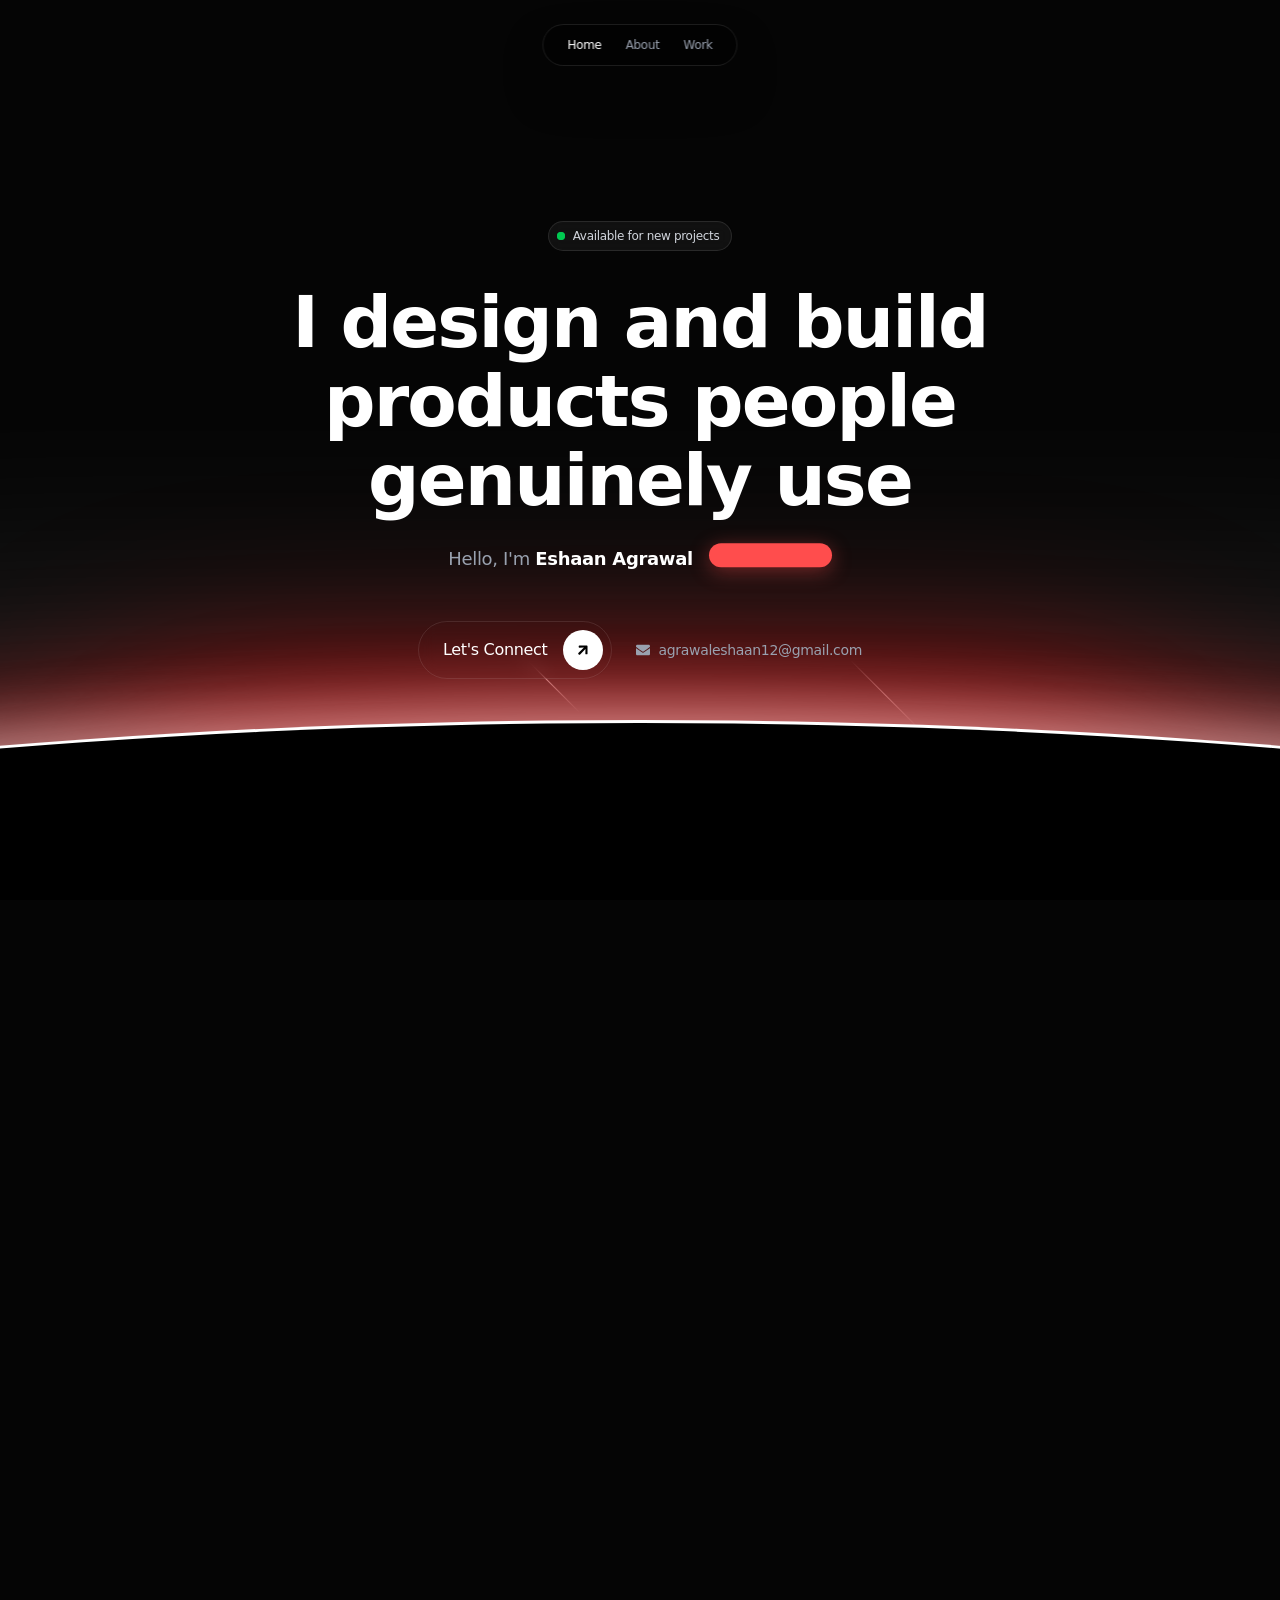
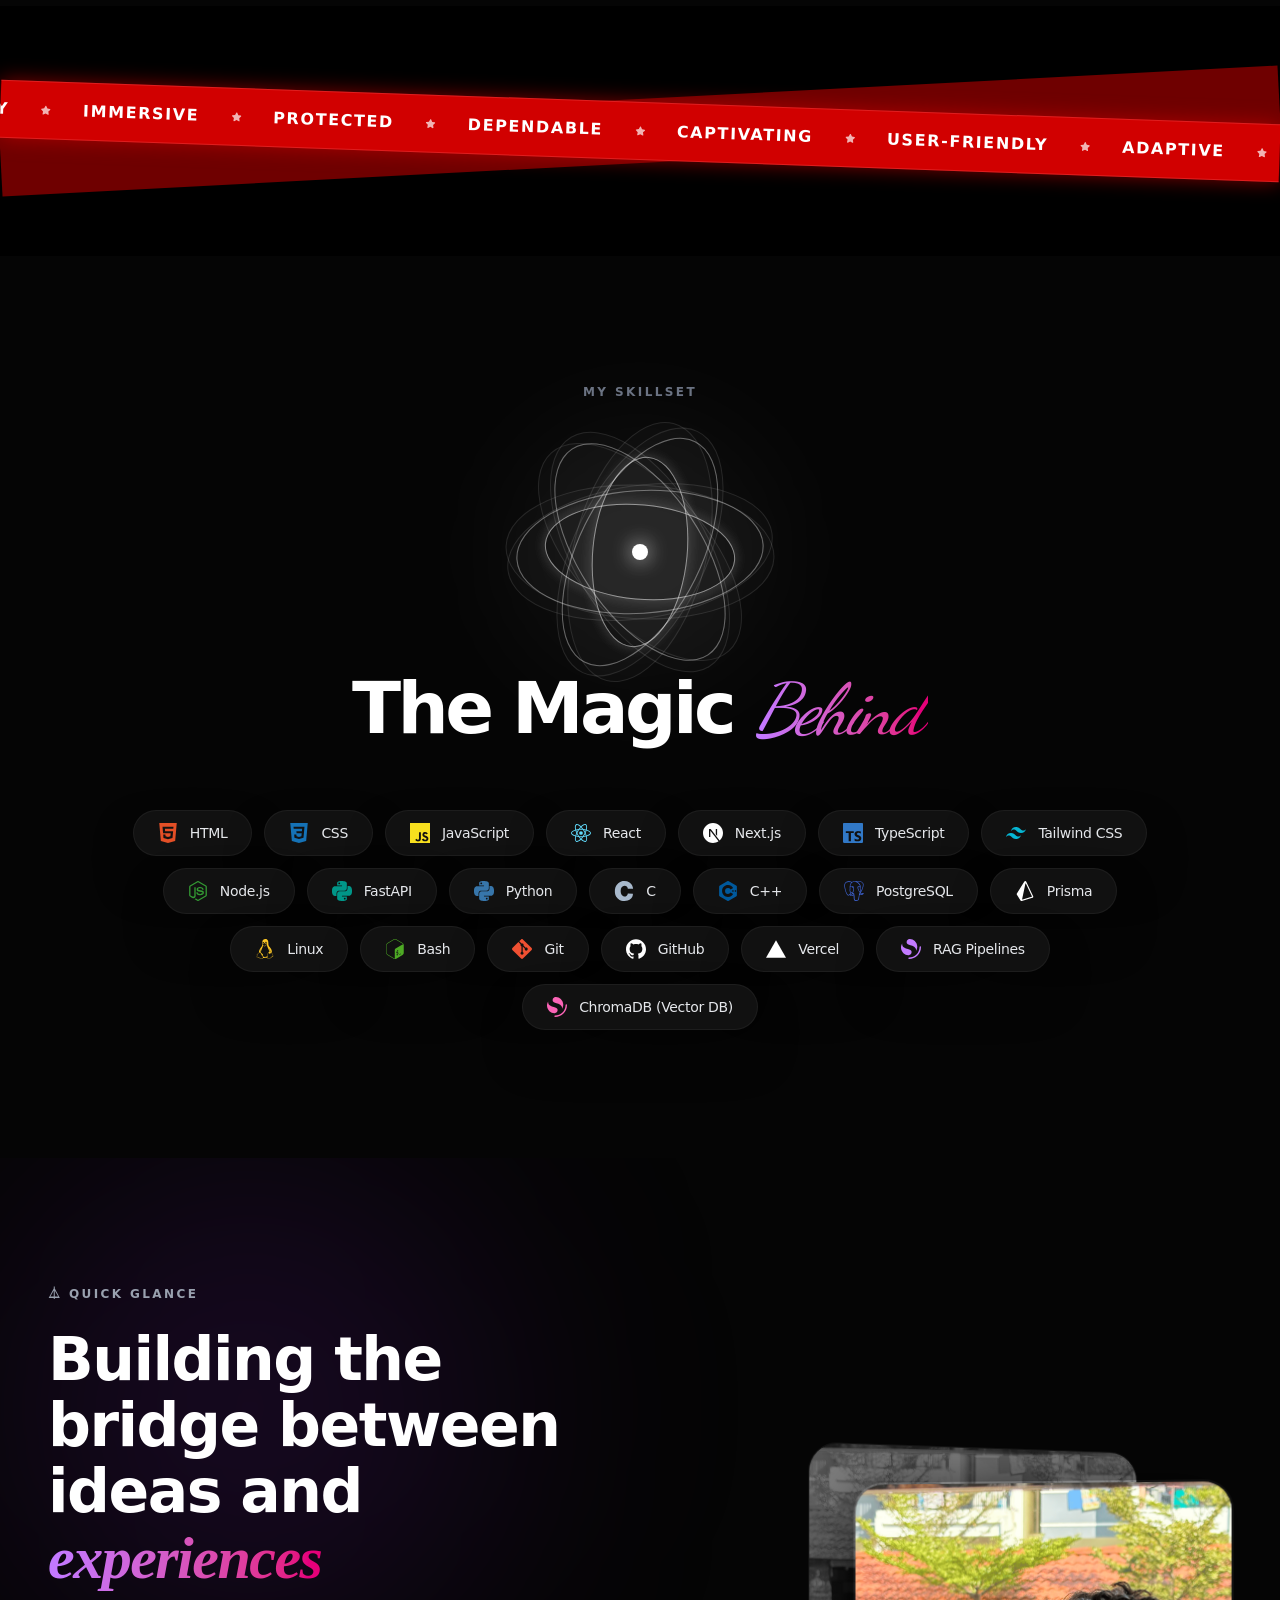
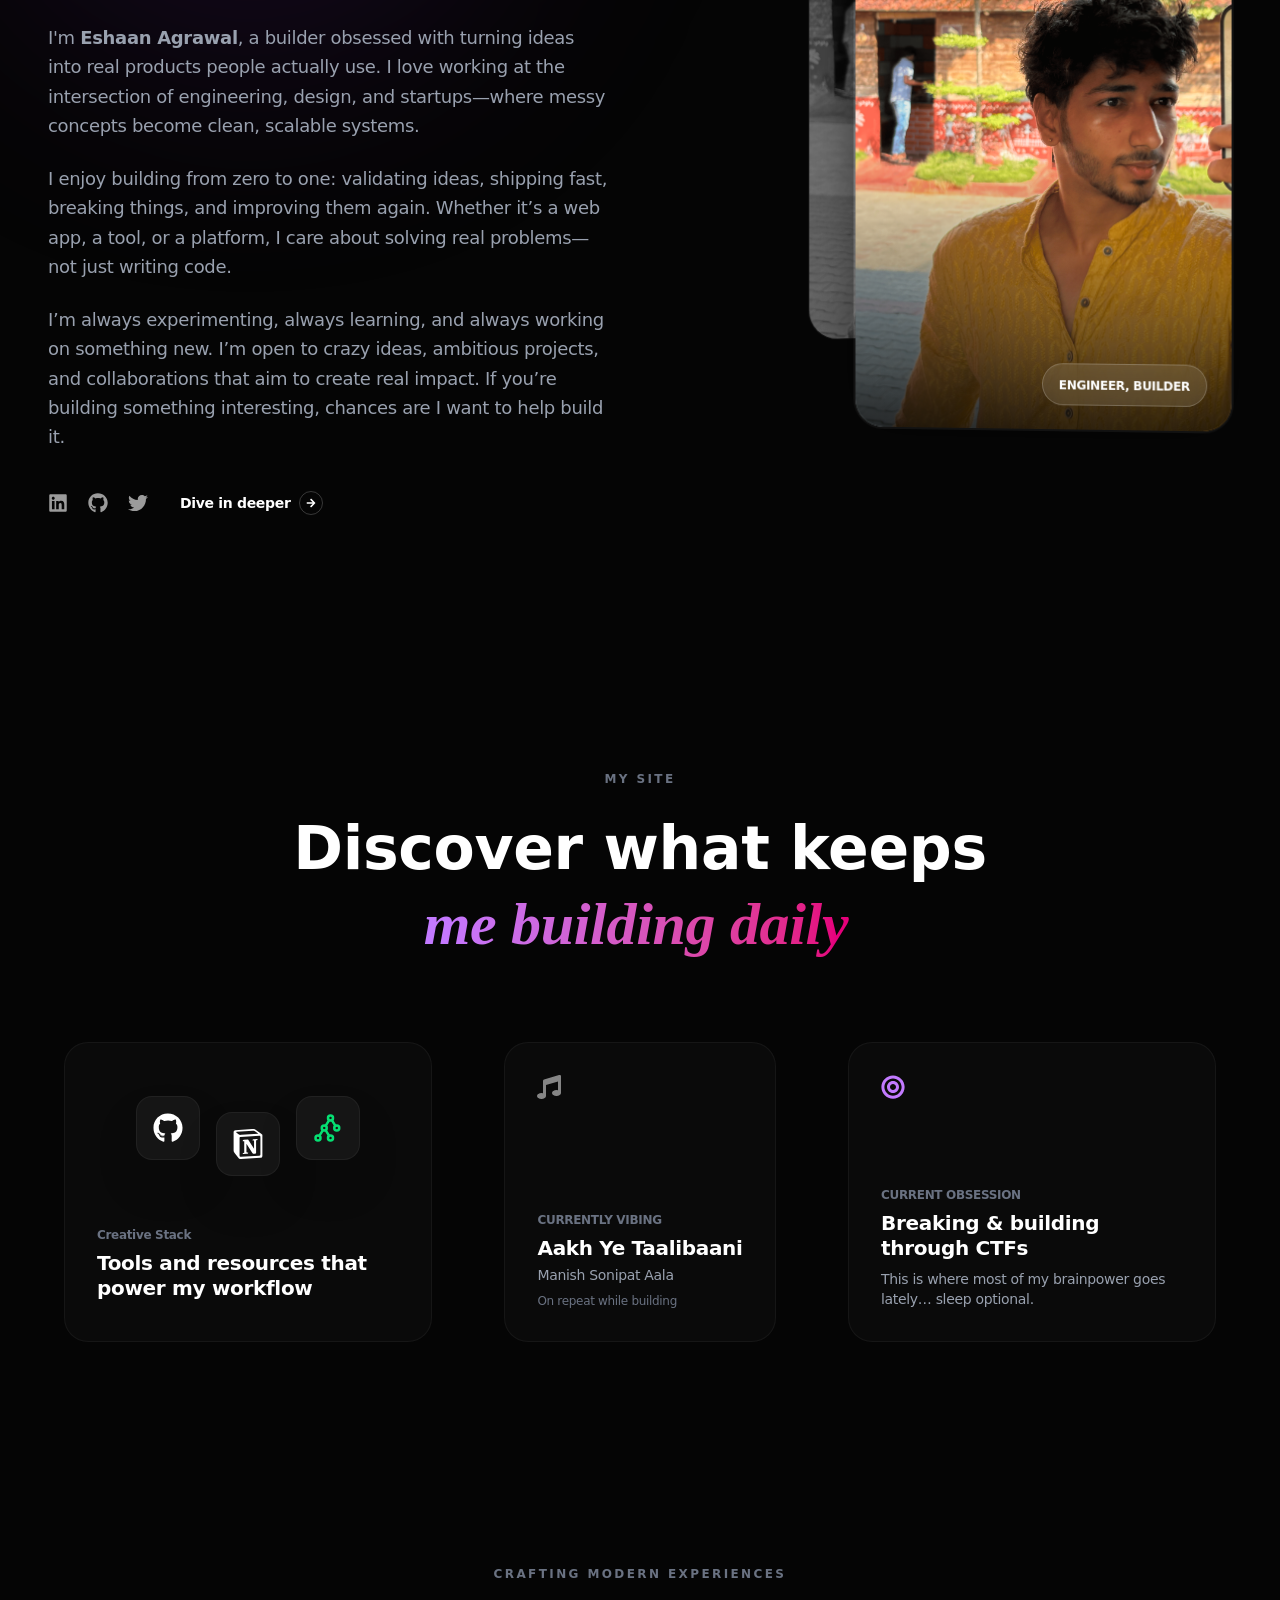
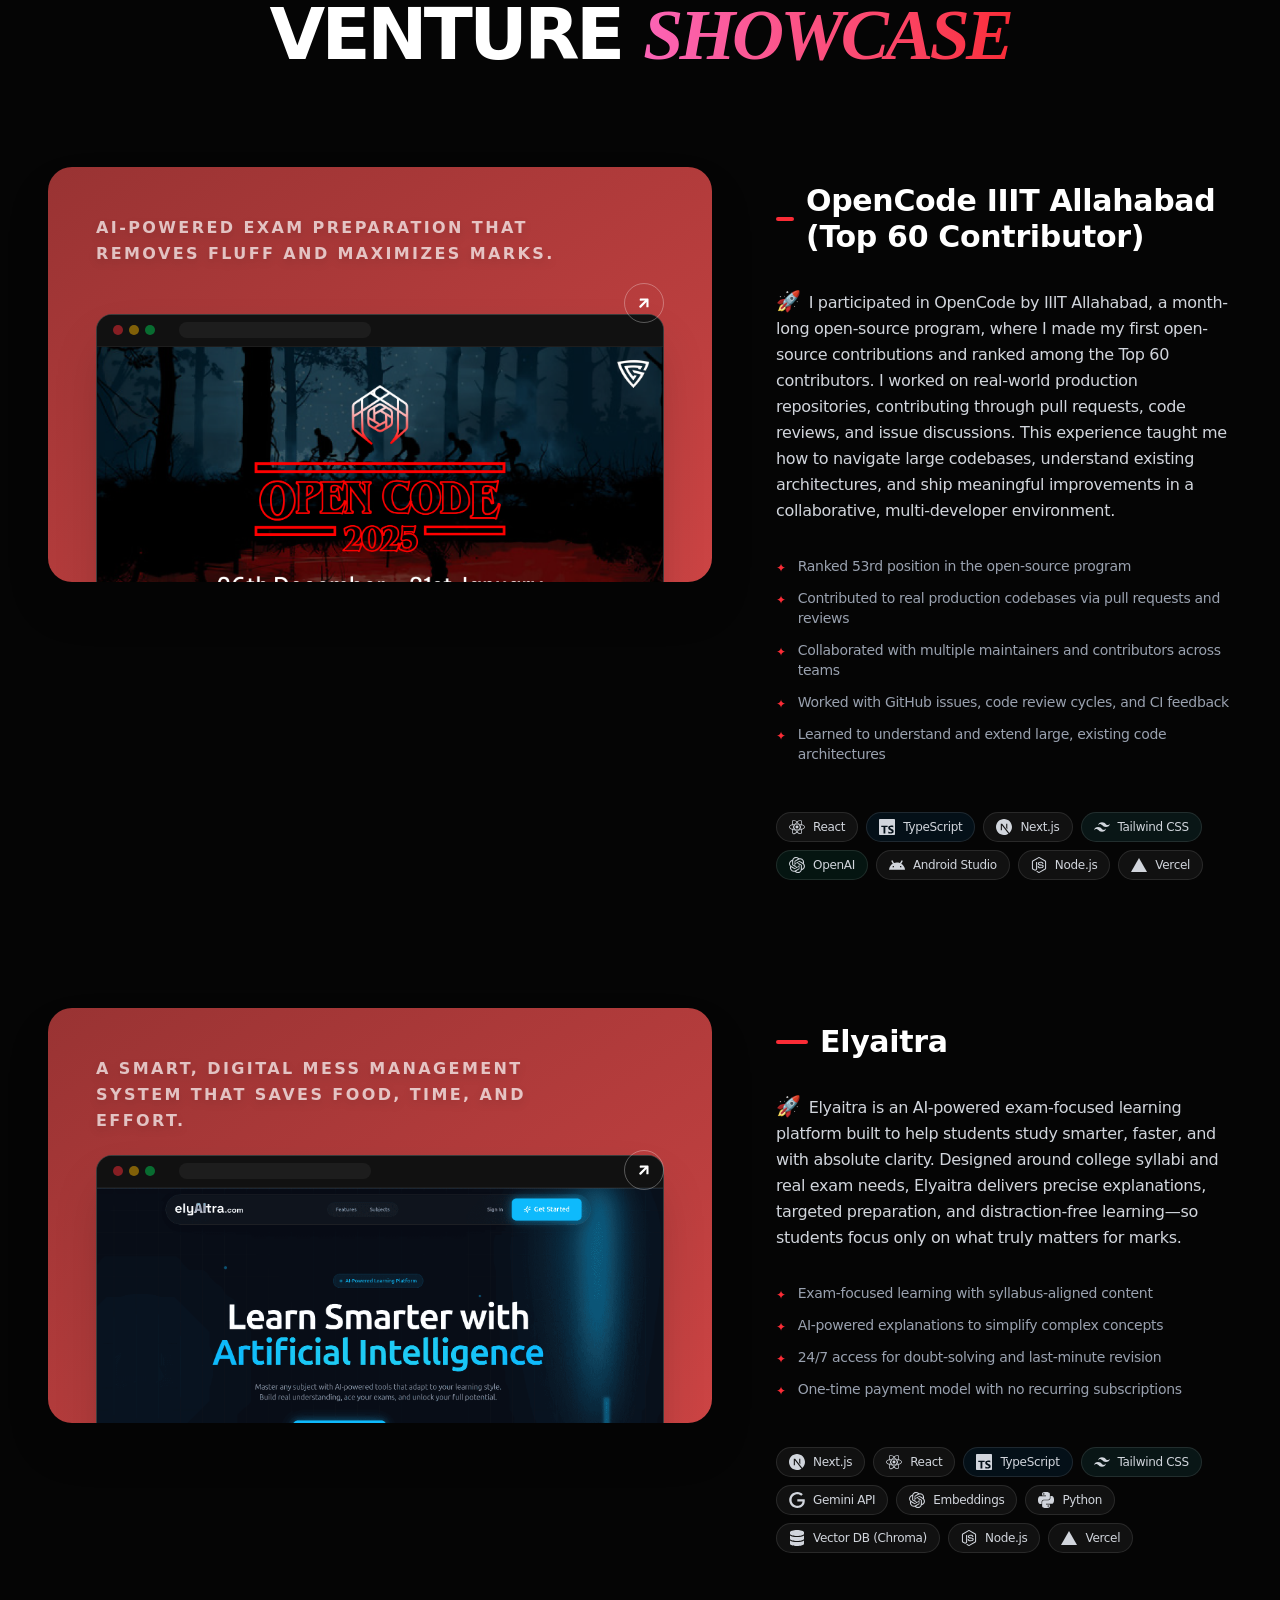
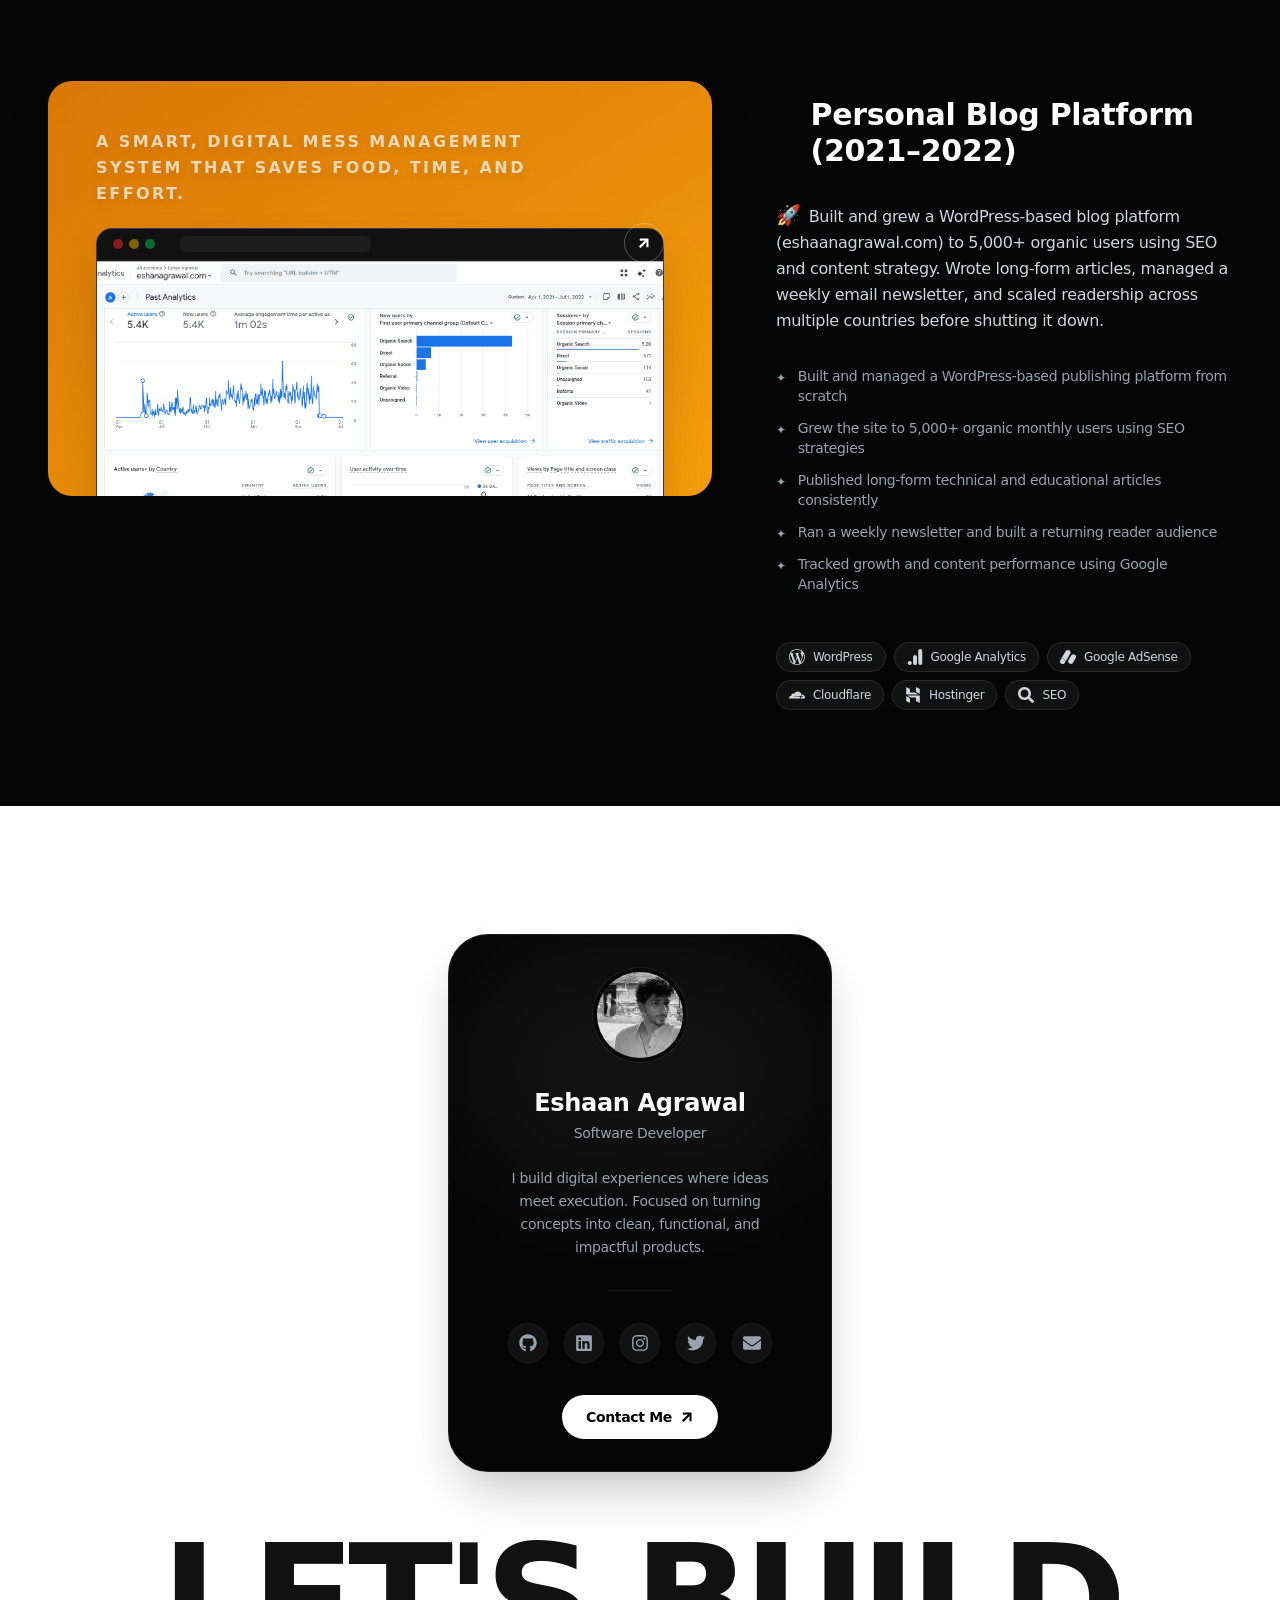
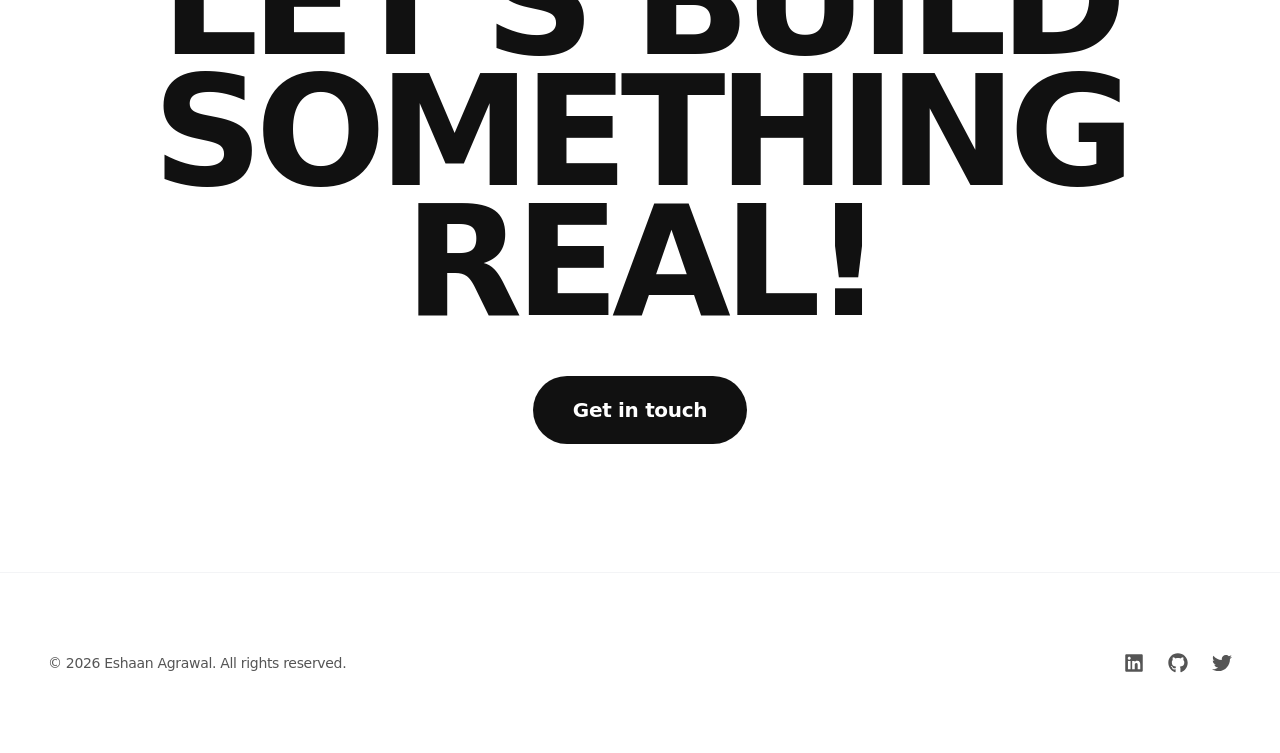
==== commit 59f1bdde: "new static out folder files added" ====
--- a/index.html
+++ b/index.html
@@ -1 +1 @@
-<!DOCTYPE html><!--NxlhLbS5FppHYBROih8Z3--><html lang="en" class="scroll-smooth"><head><meta charSet="utf-8"/><meta name="viewport" content="width=device-width, initial-scale=1"/><link rel="preload" href="/_next/static/media/406d3fc8d5ec9f59-s.p.3f4cab70.woff2" as="font" crossorigin="" type="font/woff2"/><link rel="preload" href="/_next/static/media/83afe278b6a6bb3c-s.p.3a6ba036.woff2" as="font" crossorigin="" type="font/woff2"/><link rel="preload" as="image" href="/profile-flip.png"/><link rel="stylesheet" href="/_next/static/chunks/d4d1923507175f7c.css" data-precedence="next"/><link rel="preload" as="script" fetchPriority="low" href="/_next/static/chunks/b79d602f30593662.js"/><script src="/_next/static/chunks/806bdb8e4a6a9b95.js" async=""></script><script src="/_next/static/chunks/34c9601a3a638644.js" async=""></script><script src="/_next/static/chunks/74a7f2e5d3db2ed4.js" async=""></script><script src="/_next/static/chunks/turbopack-027ed24c8da2e438.js" async=""></script><script src="/_next/static/chunks/a5b7f36a0b85d626.js" async=""></script><script src="/_next/static/chunks/2aeaacd010f3395e.js" async=""></script><script src="/_next/static/chunks/ff1a16fafef87110.js" async=""></script><script src="/_next/static/chunks/d2be314c3ece3fbe.js" async=""></script><script src="/_next/static/chunks/5f1a4b0acd35c7d9.js" async=""></script><script src="/_next/static/chunks/c1a66f218abf3255.js" async=""></script><link rel="preload" href="https://www.googletagmanager.com/gtag/js?id=G-NZZZ4D2L5Y" as="script"/><meta name="next-size-adjust" content=""/><title>Eshaan Agrawal — Builder</title><meta name="description" content="Eshaan Agrawal (ya me) is an engineering-driven builder focused on full-stack products, AI tools, and real-world projects."/><meta property="og:title" content="Eshaan Agrawal — Builder"/><meta property="og:description" content="Discover projects, experiments, and products by Eshaan Agrawal. Full-stack development, AI tools, startups, and security through CTFs."/><meta property="og:type" content="website"/><meta name="twitter:card" content="summary"/><meta name="twitter:title" content="Eshaan Agrawal — Builder"/><meta name="twitter:description" content="Discover projects, experiments, and products by Eshaan Agrawal. Full-stack development, AI tools, startups, and security through CTFs."/><script src="/_next/static/chunks/a6dad97d9634a72d.js" noModule=""></script></head><body class="inter_5901b7c6-module__ec5Qua__variable dancing_script_26eb8e1f-module__OIMS_a__variable font-sans antialiased text-[#111111] bg-white"><div hidden=""><!--$--><!--/$--></div><div class="fixed inset-0 z-0 pointer-events-none overflow-hidden undefined"></div><main class="min-h-screen bg-white"><nav class="fixed top-6 left-1/2 -translate-x-1/2 z-50 transition-all duration-300 rounded-full border border-white/10 backdrop-blur-md bg-black/50 shadow-2xl shadow-black/50" style="width:fit-content;opacity:0;transform:translateY(-100px)"><div class="px-6 py-3 flex items-center justify-between gap-8"><div class="hidden md:flex items-center gap-6 text-xs font-medium text-gray-400"><a class="transition-colors hover:text-white " href="#hero">Home</a><a class="transition-colors hover:text-white " href="#about">About</a><a class="transition-colors hover:text-white " href="#work">Work</a><a class="transition-colors hover:text-white " href="/blog">Blog</a></div><button class="md:hidden text-white"><svg stroke="currentColor" fill="currentColor" stroke-width="0" viewBox="0 0 448 512" height="1em" width="1em" xmlns="http://www.w3.org/2000/svg"><path d="M16 132h416c8.837 0 16-7.163 16-16V76c0-8.837-7.163-16-16-16H16C7.163 60 0 67.163 0 76v40c0 8.837 7.163 16 16 16zm0 160h416c8.837 0 16-7.163 16-16v-40c0-8.837-7.163-16-16-16H16c-8.837 0-16 7.163-16 16v40c0 8.837 7.163 16 16 16zm0 160h416c8.837 0 16-7.163 16-16v-40c0-8.837-7.163-16-16-16H16c-8.837 0-16 7.163-16 16v40c0 8.837 7.163 16 16 16z"></path></svg></button><span class="md:hidden text-white font-bold">Menu</span></div></nav><section id="hero" class="relative h-screen flex flex-col justify-center items-center overflow-hidden bg-[#050505] text-white"><div class="absolute inset-0 z-0 pointer-events-none"></div><div class="fixed inset-0 z-0 pointer-events-none overflow-hidden absolute z-0"></div><div class="absolute inset-0 bg-[radial-gradient(ellipse_at_center,_var(--tw-gradient-stops))] from-gray-900/10 via-[#050505] to-[#050505] z-0"></div><div class="absolute bottom-[-20%] left-1/2 -translate-x-1/2 w-[150%] h-[50%] bg-white/15 blur-[120px] rounded-full pointer-events-none z-0" style="transform:none"></div><div class="absolute bottom-[-10%] left-1/2 -translate-x-1/2 w-[80%] h-[30%] bg-[#FF0000]/50 blur-[100px] rounded-full pointer-events-none z-0" style="transform:none"></div><div class="absolute bottom-[-80vh] left-1/2 -translate-x-1/2 w-[300vw] h-[100vh] rounded-[100%] border-t-[3px] border-white bg-black pointer-events-none z-10 shadow-[0_-10px_40px_rgba(255,255,255,0.5)]" style="transform:none"></div><div class="relative z-20 flex flex-col items-center text-center max-w-5xl mx-auto px-6" style="transform:none"><div class="mb-8" style="opacity:0;transform:translateY(-20px)"><div class="inline-flex items-center gap-2 pl-2 pr-3 py-1.5 bg-white/5 border border-white/10 rounded-full text-xs font-medium text-gray-300 hover:bg-white/10 transition-colors backdrop-blur-sm cursor-default"><span class="relative flex h-2 w-2"><span class="animate-ping absolute inline-flex h-full w-full rounded-full bg-green-400 opacity-75"></span><span class="relative inline-flex rounded-full h-2 w-2 bg-green-500"></span></span><span>Available for new projects</span></div></div><div style="opacity:0;transform:scale(0.9)"><h1 class="text-5xl md:text-7xl font-bold tracking-tight leading-[1.1] mb-6">I design and build products people <br class="hidden md:block"/>genuinely use<span class="font-serif italic font-normal text-transparent bg-clip-text bg-gradient-to-r from-white via-gray-200 to-gray-400 animate-gradient-x"></span></h1></div><div class="flex flex-col md:flex-row items-center gap-4 text-gray-400 text-lg mb-12" style="opacity:0;transform:translateY(20px)"><span>Hello, I&#x27;m <strong class="text-white">Eshaan Agrawal</strong></span><div class="px-3 py-1 bg-[#FF4D4D] text-white text-xs font-bold rounded-full shadow-[0_4px_20px_rgba(255,77,77,0.4)] flex items-center justify-center overflow-hidden"><div class="relative flex items-center justify-center"><span class="block whitespace-nowrap" style="opacity:0;transform:translateY(20px)">Software Developer</span></div></div></div><div class="flex flex-col md:flex-row items-center gap-6" style="opacity:0;transform:translateY(20px)"><a class="group relative pl-6 pr-2 py-2 bg-transparent text-white text-base font-medium rounded-full transition-all border border-white/10 hover:border-white/20 hover:bg-white/5 flex items-center justify-between gap-4 backdrop-blur-sm" href="mailto:agrawaleshaan12@gmail.com"><span>Let&#x27;s Connect</span><span class="w-10 h-10 bg-white rounded-full flex items-center justify-center text-black group-hover:scale-110 transition-transform"><svg stroke="currentColor" fill="currentColor" stroke-width="0" viewBox="0 0 448 512" class="text-sm -rotate-45 group-hover:rotate-0 transition-transform duration-300" height="1em" width="1em" xmlns="http://www.w3.org/2000/svg"><path d="M190.5 66.9l22.2-22.2c9.4-9.4 24.6-9.4 33.9 0L441 239c9.4 9.4 9.4 24.6 0 33.9L246.6 467.3c-9.4 9.4-24.6 9.4-33.9 0l-22.2-22.2c-9.5-9.5-9.3-25 .4-34.3L311.4 296H24c-13.3 0-24-10.7-24-24v-32c0-13.3 10.7-24 24-24h287.4L190.9 101.2c-9.8-9.3-10-24.8-.4-34.3z"></path></svg></span></a><a class="flex items-center gap-2 text-gray-400 hover:text-white transition-colors text-sm group" href="mailto:agrawaleshaan12@gmail.com"><svg stroke="currentColor" fill="currentColor" stroke-width="0" viewBox="0 0 512 512" class="group-hover:rotate-12 transition-transform" height="1em" width="1em" xmlns="http://www.w3.org/2000/svg"><path d="M502.3 190.8c3.9-3.1 9.7-.2 9.7 4.7V400c0 26.5-21.5 48-48 48H48c-26.5 0-48-21.5-48-48V195.6c0-5 5.7-7.8 9.7-4.7 22.4 17.4 52.1 39.5 154.1 113.6 21.1 15.4 56.7 47.8 92.2 47.6 35.7.3 72-32.8 92.3-47.6 102-74.1 131.6-96.3 154-113.7zM256 320c23.2.4 56.6-29.2 73.4-41.4 132.7-96.3 142.8-104.7 173.4-128.7 5.8-4.5 9.2-11.5 9.2-18.9v-19c0-26.5-21.5-48-48-48H48C21.5 64 0 85.5 0 112v19c0 7.4 3.4 14.3 9.2 18.9 30.6 23.9 40.7 32.4 173.4 128.7 16.8 12.2 50.2 41.8 73.4 41.4z"></path></svg> agrawaleshaan12@gmail.com</a></div></div></section><section class="py-24 bg-[#050505] text-white"><div class="max-w-7xl mx-auto px-6 lg:px-12"><div class="grid grid-cols-1 md:grid-cols-3 gap-6 h-full"><div class="md:col-span-1 bg-[#0A0A0A] rounded-3xl p-8 border border-white/5 relative overflow-hidden flex flex-col justify-between h-[500px] md:h-auto group" style="opacity:0;transform:translateY(20px)"><div class="relative z-10"><h3 class="text-3xl font-bold leading-tight mb-8 text-[#FFD1D1]">I&#x27;m highly adaptable across global <span class="text-[#FF4D4D]">time zones</span></h3><div class="flex gap-4"><div class="px-3 py-1.5 rounded-lg text-xs font-bold flex flex-col items-center min-w-[60px] transition-colors border bg-[#151515] border-white/5 text-gray-500"><span class="">GB</span><span class="text-[9px] font-medium opacity-70">UK</span></div><div class="px-3 py-1.5 rounded-lg text-xs font-bold flex flex-col items-center min-w-[60px] transition-colors border bg-[#2A0A0A] border-[#5C1C1C]"><span class="text-white">IN</span><span class="text-[9px] font-medium text-[#FF4D4D]">India</span></div><div class="px-3 py-1.5 rounded-lg text-xs font-bold flex flex-col items-center min-w-[60px] transition-colors border bg-[#151515] border-white/5 text-gray-500"><span class="">US</span><span class="text-[9px] font-medium opacity-70">USA</span></div></div></div><div class="absolute inset-x-0 bottom-[-40px] flex justify-center pointer-events-none md:pointer-events-auto"><div class="relative w-[400px] h-[400px] flex items-center justify-center opacity-90 scale-[1.2]"><div class="relative flex items-center justify-center w-full h-full absolute top-10"><canvas style="width:600px;height:600px;max-width:100%;aspect-ratio:1"></canvas></div><div class="absolute inset-0 rounded-full shadow-[inset_0_10px_50px_rgba(255,255,255,0.2)] pointer-events-none" style="mix-blend-mode:overlay"></div></div></div><div class="absolute bottom-0 left-0 w-full h-[100px] bg-gradient-to-t from-[#0A0A0A] to-transparent pointer-events-none"></div><div class="relative z-10 flex items-center gap-3 text-xs font-bold text-gray-500 mt-auto"><svg stroke="currentColor" fill="currentColor" stroke-width="0" viewBox="0 0 384 512" class="text-gray-400" height="1em" width="1em" xmlns="http://www.w3.org/2000/svg"><path d="M172.268 501.67C26.97 291.031 0 269.413 0 192 0 85.961 85.961 0 192 0s192 85.961 192 192c0 77.413-26.97 99.031-172.268 309.67-9.535 13.774-29.93 13.773-39.464 0zM192 272c44.183 0 80-35.817 80-80s-35.817-80-80-80-80 35.817-80 80 35.817 80 80 80z"></path></svg><span class="uppercase tracking-[0.2em] text-white">Remote</span><span class="text-gray-700">|</span><span class="text-gray-400">India</span></div></div><div class="md:col-span-1 flex flex-col gap-6"><div class="bg-[#0A0A0A] rounded-3xl p-8 border border-white/5 flex flex-col items-center justify-center text-center flex-1 min-h-[220px]" style="opacity:0;transform:scale(0.95)"><div class="w-12 h-12 bg-red-600 rounded-lg flex items-center justify-center mb-4 text-xl font-bold italic shadow-lg shadow-red-900/20">EA</div><h3 class="text-xl font-bold mb-2">Let&#x27;s innovate together</h3><p class="text-gray-500 text-xs mb-6 max-w-[200px] mx-auto">Ready to bring your vision to life?</p><a class="px-6 py-3 bg-white text-black rounded-xl font-bold text-sm flex items-center gap-2 hover:scale-105 transition-transform shadow-xl" href="mailto:agrawaleshaan12@gmail.com"><svg stroke="currentColor" fill="currentColor" stroke-width="0" viewBox="0 0 512 512" height="1em" width="1em" xmlns="http://www.w3.org/2000/svg"><path d="M502.3 190.8c3.9-3.1 9.7-.2 9.7 4.7V400c0 26.5-21.5 48-48 48H48c-26.5 0-48-21.5-48-48V195.6c0-5 5.7-7.8 9.7-4.7 22.4 17.4 52.1 39.5 154.1 113.6 21.1 15.4 56.7 47.8 92.2 47.6 35.7.3 72-32.8 92.3-47.6 102-74.1 131.6-96.3 154-113.7zM256 320c23.2.4 56.6-29.2 73.4-41.4 132.7-96.3 142.8-104.7 173.4-128.7 5.8-4.5 9.2-11.5 9.2-18.9v-19c0-26.5-21.5-48-48-48H48C21.5 64 0 85.5 0 112v19c0 7.4 3.4 14.3 9.2 18.9 30.6 23.9 40.7 32.4 173.4 128.7 16.8 12.2 50.2 41.8 73.4 41.4z"></path></svg> agrawaleshaan12@gmail.com</a></div><div class="bg-[#0A0A0A] rounded-3xl p-6 border border-white/5 relative overflow-hidden flex flex-col justify-end min-h-[240px] group" style="opacity:0;transform:scale(0.95)"><div class="absolute inset-0 opacity-50 flex flex-col justify-center pointer-events-none"><div class="flex -translate-y-8 scale-110"><div class="flex overflow-hidden w-full mask-linear-fade"><div class="flex gap-4 px-4"><div class="w-[180px] p-4 rounded-xl bg-[#1A1A1A] border border-white/10 flex flex-col gap-2 shrink-0 shadow-lg"><h4 class="text-xs font-bold text-white leading-tight">Product Engineering</h4><p class="text-[10px] text-gray-400 leading-tight">Building real-world apps &amp; systems</p></div><div class="w-[180px] p-4 rounded-xl bg-[#1A1A1A] border border-white/10 flex flex-col gap-2 shrink-0 shadow-lg"><h4 class="text-xs font-bold text-white leading-tight">Full-Stack Development</h4><p class="text-[10px] text-gray-400 leading-tight">Frontend, backend, and APIs</p></div><div class="w-[180px] p-4 rounded-xl bg-[#1A1A1A] border border-white/10 flex flex-col gap-2 shrink-0 shadow-lg"><h4 class="text-xs font-bold text-white leading-tight">UI Engineering</h4><p class="text-[10px] text-gray-400 leading-tight">Modern, animated, clean interfaces</p></div><div class="w-[180px] p-4 rounded-xl bg-[#1A1A1A] border border-white/10 flex flex-col gap-2 shrink-0 shadow-lg"><h4 class="text-xs font-bold text-white leading-tight">System Design</h4><p class="text-[10px] text-gray-400 leading-tight">Scalable, structured architectures</p></div><div class="w-[180px] p-4 rounded-xl bg-[#1A1A1A] border border-white/10 flex flex-col gap-2 shrink-0 shadow-lg"><h4 class="text-xs font-bold text-white leading-tight">Rapid Prototyping</h4><p class="text-[10px] text-gray-400 leading-tight">From idea to working MVP fast</p></div><div class="w-[180px] p-4 rounded-xl bg-[#1A1A1A] border border-white/10 flex flex-col gap-2 shrink-0 shadow-lg"><h4 class="text-xs font-bold text-white leading-tight">Problem Solving</h4><p class="text-[10px] text-gray-400 leading-tight">Breaking down complex challenges</p></div><div class="w-[180px] p-4 rounded-xl bg-[#1A1A1A] border border-white/10 flex flex-col gap-2 shrink-0 shadow-lg"><h4 class="text-xs font-bold text-white leading-tight">Product Engineering</h4><p class="text-[10px] text-gray-400 leading-tight">Building real-world apps &amp; systems</p></div><div class="w-[180px] p-4 rounded-xl bg-[#1A1A1A] border border-white/10 flex flex-col gap-2 shrink-0 shadow-lg"><h4 class="text-xs font-bold text-white leading-tight">Full-Stack Development</h4><p class="text-[10px] text-gray-400 leading-tight">Frontend, backend, and APIs</p></div><div class="w-[180px] p-4 rounded-xl bg-[#1A1A1A] border border-white/10 flex flex-col gap-2 shrink-0 shadow-lg"><h4 class="text-xs font-bold text-white leading-tight">UI Engineering</h4><p class="text-[10px] text-gray-400 leading-tight">Modern, animated, clean interfaces</p></div><div class="w-[180px] p-4 rounded-xl bg-[#1A1A1A] border border-white/10 flex flex-col gap-2 shrink-0 shadow-lg"><h4 class="text-xs font-bold text-white leading-tight">System Design</h4><p class="text-[10px] text-gray-400 leading-tight">Scalable, structured architectures</p></div><div class="w-[180px] p-4 rounded-xl bg-[#1A1A1A] border border-white/10 flex flex-col gap-2 shrink-0 shadow-lg"><h4 class="text-xs font-bold text-white leading-tight">Rapid Prototyping</h4><p class="text-[10px] text-gray-400 leading-tight">From idea to working MVP fast</p></div><div class="w-[180px] p-4 rounded-xl bg-[#1A1A1A] border border-white/10 flex flex-col gap-2 shrink-0 shadow-lg"><h4 class="text-xs font-bold text-white leading-tight">Problem Solving</h4><p class="text-[10px] text-gray-400 leading-tight">Breaking down complex challenges</p></div></div></div></div></div><div class="absolute inset-0 bg-gradient-to-t from-[#0A0A0A] via-[#0A0A0A]/40 to-transparent"></div><div class="relative z-10"><div class="w-10 h-10 rounded-lg border border-white/20 flex items-center justify-center mb-4 text-gray-400 bg-white/5 backdrop-blur-md"><svg xmlns="http://www.w3.org/2000/svg" width="20" height="20" viewBox="0 0 24 24" fill="none" stroke="currentColor" stroke-width="2" stroke-linecap="round" stroke-linejoin="round"><rect width="18" height="18" x="3" y="3" rx="2" ry="2"></rect><line x1="3" x2="21" y1="9" y2="9"></line><line x1="9" x2="9" y1="21" y2="9"></line></svg></div><p class="text-[10px] font-bold text-gray-400 uppercase tracking-widest mb-1">Things I&#x27;m Doing</p><h3 class="text-lg font-bold text-white">Working on <span class="text-gray-300">elyAItra.com</span></h3></div></div></div><div class="md:col-span-1 flex flex-col gap-6"><div class="bg-[#0A0A0A] rounded-3xl p-6 border border-white/5 relative overflow-hidden flex-1 min-h-[220px]" style="opacity:0;transform:scale(0.95)"><div class="absolute top-0 right-0 w-32 h-32 bg-red-500/10 rounded-full blur-3xl"></div><h3 class="text-xl font-bold mb-4 italic text-right">Focused on latest digital <span class="text-red-500">innovations</span></h3><div class="grid grid-cols-2 gap-2 mt-4"><div class="flex items-center gap-2 px-3 py-2 bg-[#151515] rounded-lg border border-white/5 text-[10px] text-gray-400"><span class="text-sm"><svg stroke="currentColor" fill="currentColor" stroke-width="0" role="img" viewBox="0 0 24 24" height="1em" width="1em" xmlns="http://www.w3.org/2000/svg"><path d="M12.001,4.8c-3.2,0-5.2,1.6-6,4.8c1.2-1.6,2.6-2.2,4.2-1.8c0.913,0.228,1.565,0.89,2.288,1.624 C13.666,10.618,15.027,12,18.001,12c3.2,0,5.2-1.6,6-4.8c-1.2,1.6-2.6,2.2-4.2,1.8c-0.913-0.228-1.565-0.89-2.288-1.624 C16.337,6.182,14.976,4.8,12.001,4.8z M6.001,12c-3.2,0-5.2,1.6-6,4.8c1.2-1.6,2.6-2.2,4.2-1.8c0.913,0.228,1.565,0.89,2.288,1.624 c1.177,1.194,2.538,2.576,5.512,2.576c3.2,0,5.2-1.6,6-4.8c-1.2,1.6-2.6,2.2-4.2,1.8c-0.913-0.228-1.565-0.89-2.288-1.624 C10.337,13.382,8.976,12,6.001,12z"></path></svg></span><span>Tailwind</span></div><div class="flex items-center gap-2 px-3 py-2 bg-[#151515] rounded-lg border border-white/5 text-[10px] text-gray-400"><span class="text-sm"><svg stroke="currentColor" fill="currentColor" stroke-width="0" role="img" viewBox="0 0 24 24" height="1em" width="1em" xmlns="http://www.w3.org/2000/svg"><path d="M4 0h16v8h-8zM4 8h8l8 8H4zM4 16h8v8z"></path></svg></span><span>Motion</span></div><div class="flex items-center gap-2 px-3 py-2 bg-[#151515] rounded-lg border border-white/5 text-[10px] text-gray-400"><span class="text-sm"><svg stroke="currentColor" fill="currentColor" stroke-width="0" role="img" viewBox="0 0 24 24" height="1em" width="1em" xmlns="http://www.w3.org/2000/svg"><path d="M21.4737 5.6842c-1.1772 0-2.1663.8051-2.4468 1.8947h-2.8955c-1.235 0-2.289.893-2.492 2.111l-.1038.623a1.263 1.263 0 0 1-1.246 1.0555H11.289c-.2805-1.0896-1.2696-1.8947-2.4468-1.8947s-2.1663.8051-2.4467 1.8947H4.973c-.2805-1.0896-1.2696-1.8947-2.4468-1.8947C1.1311 9.4737 0 10.6047 0 12s1.131 2.5263 2.5263 2.5263c1.1772 0 2.1663-.8051 2.4468-1.8947h1.4223c.2804 1.0896 1.2696 1.8947 2.4467 1.8947 1.1772 0 2.1663-.8051 2.4468-1.8947h1.0008a1.263 1.263 0 0 1 1.2459 1.0555l.1038.623c.203 1.218 1.257 2.111 2.492 2.111h.3692c.2804 1.0895 1.2696 1.8947 2.4468 1.8947 1.3952 0 2.5263-1.131 2.5263-2.5263s-1.131-2.5263-2.5263-2.5263c-1.1772 0-2.1664.805-2.4468 1.8947h-.3692a1.263 1.263 0 0 1-1.246-1.0555l-.1037-.623A2.52 2.52 0 0 0 13.9607 12a2.52 2.52 0 0 0 .821-1.4794l.1038-.623a1.263 1.263 0 0 1 1.2459-1.0555h2.8955c.2805 1.0896 1.2696 1.8947 2.4468 1.8947 1.3952 0 2.5263-1.131 2.5263-2.5263s-1.131-2.5263-2.5263-2.5263m0 1.2632a1.263 1.263 0 0 1 1.2631 1.2631 1.263 1.263 0 0 1-1.2631 1.2632 1.263 1.263 0 0 1-1.2632-1.2632 1.263 1.263 0 0 1 1.2632-1.2631M2.5263 10.7368A1.263 1.263 0 0 1 3.7895 12a1.263 1.263 0 0 1-1.2632 1.2632A1.263 1.263 0 0 1 1.2632 12a1.263 1.263 0 0 1 1.2631-1.2632m6.3158 0A1.263 1.263 0 0 1 10.1053 12a1.263 1.263 0 0 1-1.2632 1.2632A1.263 1.263 0 0 1 7.579 12a1.263 1.263 0 0 1 1.2632-1.2632m10.1053 3.7895a1.263 1.263 0 0 1 1.2631 1.2632 1.263 1.263 0 0 1-1.2631 1.2631 1.263 1.263 0 0 1-1.2632-1.2631 1.263 1.263 0 0 1 1.2632-1.2632"></path></svg></span><span>N8n</span></div><div class="flex items-center gap-2 px-3 py-2 bg-[#151515] rounded-lg border border-white/5 text-[10px] text-gray-400"><span class="text-sm"><svg stroke="currentColor" fill="currentColor" stroke-width="0" viewBox="0 0 640 512" height="1em" width="1em" xmlns="http://www.w3.org/2000/svg"><path d="M537.6 226.6c4.1-10.7 6.4-22.4 6.4-34.6 0-53-43-96-96-96-19.7 0-38.1 6-53.3 16.2C367 64.2 315.3 32 256 32c-88.4 0-160 71.6-160 160 0 2.7.1 5.4.2 8.1C40.2 219.8 0 273.2 0 336c0 79.5 64.5 144 144 144h368c70.7 0 128-57.3 128-128 0-61.9-44-113.6-102.4-125.4z"></path></svg></span><span>Azure</span></div></div></div><div class="bg-[#0A0A0A] rounded-3xl p-6 border border-white/5 relative overflow-hidden flex flex-col justify-end min-h-[220px]" style="opacity:0;transform:scale(0.95)"><div class="absolute inset-0 bg-[linear-gradient(rgba(255,255,255,0.03)_1px,transparent_1px),linear-gradient(90deg,rgba(255,255,255,0.03)_1px,transparent_1px)] bg-[size:20px_20px]"></div><div class="absolute top-6 left-6 flex gap-2"><div class="w-2 h-2 rounded-full bg-red-500"></div><div class="w-2 h-2 rounded-full bg-yellow-500"></div><div class="w-2 h-2 rounded-full bg-green-500"></div></div><div class="relative z-10 text-center mt-8"><h3 class="text-lg font-bold">Something that</h3><h3 class="text-lg font-bold text-red-500 mb-4">stands out.</h3><a class="inline-flex px-4 py-1.5 bg-white text-black rounded-full text-xs font-bold hover:gap-2 transition-all items-center scroll-smooth" href="#work">Start <svg stroke="currentColor" fill="currentColor" stroke-width="0" viewBox="0 0 448 512" class="ml-2" height="1em" width="1em" xmlns="http://www.w3.org/2000/svg"><path d="M190.5 66.9l22.2-22.2c9.4-9.4 24.6-9.4 33.9 0L441 239c9.4 9.4 9.4 24.6 0 33.9L246.6 467.3c-9.4 9.4-24.6 9.4-33.9 0l-22.2-22.2c-9.5-9.5-9.3-25 .4-34.3L311.4 296H24c-13.3 0-24-10.7-24-24v-32c0-13.3 10.7-24 24-24h287.4L190.9 101.2c-9.8-9.3-10-24.8-.4-34.3z"></path></svg></a></div></div></div></div></div></section><section class="py-24 bg-black overflow-hidden relative flex items-center justify-center"><div class="absolute inset-0 flex items-center justify-center opacity-80 pointer-events-none"><div class="w-[120%] h-16 bg-[#8B0000] -rotate-3"></div></div><div class="relative w-[120%] rotate-2 bg-[#D10000] shadow-[0_0_20px_rgba(209,0,0,0.6)] py-4 flex overflow-hidden border-y border-red-400/30"><div class="flex whitespace-nowrap"><div class="flex gap-8 items-center"><div class="flex items-center gap-8 text-white font-black uppercase tracking-widest text-sm md:text-base"><span>User-Friendly</span><svg stroke="currentColor" fill="currentColor" stroke-width="0" viewBox="0 0 576 512" class="text-white/70 text-[10px]" height="1em" width="1em" xmlns="http://www.w3.org/2000/svg"><path d="M259.3 17.8L194 150.2 47.9 171.5c-26.2 3.8-36.7 36.1-17.7 54.6l105.7 103-25 145.5c-4.5 26.3 23.2 46 46.4 33.7L288 439.6l130.7 68.7c23.2 12.2 50.9-7.4 46.4-33.7l-25-145.5 105.7-103c19-18.5 8.5-50.8-17.7-54.6L382 150.2 316.7 17.8c-11.7-23.6-45.6-23.9-57.4 0z"></path></svg></div><div class="flex items-center gap-8 text-white font-black uppercase tracking-widest text-sm md:text-base"><span>Adaptive</span><svg stroke="currentColor" fill="currentColor" stroke-width="0" viewBox="0 0 576 512" class="text-white/70 text-[10px]" height="1em" width="1em" xmlns="http://www.w3.org/2000/svg"><path d="M259.3 17.8L194 150.2 47.9 171.5c-26.2 3.8-36.7 36.1-17.7 54.6l105.7 103-25 145.5c-4.5 26.3 23.2 46 46.4 33.7L288 439.6l130.7 68.7c23.2 12.2 50.9-7.4 46.4-33.7l-25-145.5 105.7-103c19-18.5 8.5-50.8-17.7-54.6L382 150.2 316.7 17.8c-11.7-23.6-45.6-23.9-57.4 0z"></path></svg></div><div class="flex items-center gap-8 text-white font-black uppercase tracking-widest text-sm md:text-base"><span>Scalable</span><svg stroke="currentColor" fill="currentColor" stroke-width="0" viewBox="0 0 576 512" class="text-white/70 text-[10px]" height="1em" width="1em" xmlns="http://www.w3.org/2000/svg"><path d="M259.3 17.8L194 150.2 47.9 171.5c-26.2 3.8-36.7 36.1-17.7 54.6l105.7 103-25 145.5c-4.5 26.3 23.2 46 46.4 33.7L288 439.6l130.7 68.7c23.2 12.2 50.9-7.4 46.4-33.7l-25-145.5 105.7-103c19-18.5 8.5-50.8-17.7-54.6L382 150.2 316.7 17.8c-11.7-23.6-45.6-23.9-57.4 0z"></path></svg></div><div class="flex items-center gap-8 text-white font-black uppercase tracking-widest text-sm md:text-base"><span>Future-Proof</span><svg stroke="currentColor" fill="currentColor" stroke-width="0" viewBox="0 0 576 512" class="text-white/70 text-[10px]" height="1em" width="1em" xmlns="http://www.w3.org/2000/svg"><path d="M259.3 17.8L194 150.2 47.9 171.5c-26.2 3.8-36.7 36.1-17.7 54.6l105.7 103-25 145.5c-4.5 26.3 23.2 46 46.4 33.7L288 439.6l130.7 68.7c23.2 12.2 50.9-7.4 46.4-33.7l-25-145.5 105.7-103c19-18.5 8.5-50.8-17.7-54.6L382 150.2 316.7 17.8c-11.7-23.6-45.6-23.9-57.4 0z"></path></svg></div><div class="flex items-center gap-8 text-white font-black uppercase tracking-widest text-sm md:text-base"><span>SEO-Ready</span><svg stroke="currentColor" fill="currentColor" stroke-width="0" viewBox="0 0 576 512" class="text-white/70 text-[10px]" height="1em" width="1em" xmlns="http://www.w3.org/2000/svg"><path d="M259.3 17.8L194 150.2 47.9 171.5c-26.2 3.8-36.7 36.1-17.7 54.6l105.7 103-25 145.5c-4.5 26.3 23.2 46 46.4 33.7L288 439.6l130.7 68.7c23.2 12.2 50.9-7.4 46.4-33.7l-25-145.5 105.7-103c19-18.5 8.5-50.8-17.7-54.6L382 150.2 316.7 17.8c-11.7-23.6-45.6-23.9-57.4 0z"></path></svg></div><div class="flex items-center gap-8 text-white font-black uppercase tracking-widest text-sm md:text-base"><span>Immersive</span><svg stroke="currentColor" fill="currentColor" stroke-width="0" viewBox="0 0 576 512" class="text-white/70 text-[10px]" height="1em" width="1em" xmlns="http://www.w3.org/2000/svg"><path d="M259.3 17.8L194 150.2 47.9 171.5c-26.2 3.8-36.7 36.1-17.7 54.6l105.7 103-25 145.5c-4.5 26.3 23.2 46 46.4 33.7L288 439.6l130.7 68.7c23.2 12.2 50.9-7.4 46.4-33.7l-25-145.5 105.7-103c19-18.5 8.5-50.8-17.7-54.6L382 150.2 316.7 17.8c-11.7-23.6-45.6-23.9-57.4 0z"></path></svg></div><div class="flex items-center gap-8 text-white font-black uppercase tracking-widest text-sm md:text-base"><span>Protected</span><svg stroke="currentColor" fill="currentColor" stroke-width="0" viewBox="0 0 576 512" class="text-white/70 text-[10px]" height="1em" width="1em" xmlns="http://www.w3.org/2000/svg"><path d="M259.3 17.8L194 150.2 47.9 171.5c-26.2 3.8-36.7 36.1-17.7 54.6l105.7 103-25 145.5c-4.5 26.3 23.2 46 46.4 33.7L288 439.6l130.7 68.7c23.2 12.2 50.9-7.4 46.4-33.7l-25-145.5 105.7-103c19-18.5 8.5-50.8-17.7-54.6L382 150.2 316.7 17.8c-11.7-23.6-45.6-23.9-57.4 0z"></path></svg></div><div class="flex items-center gap-8 text-white font-black uppercase tracking-widest text-sm md:text-base"><span>Dependable</span><svg stroke="currentColor" fill="currentColor" stroke-width="0" viewBox="0 0 576 512" class="text-white/70 text-[10px]" height="1em" width="1em" xmlns="http://www.w3.org/2000/svg"><path d="M259.3 17.8L194 150.2 47.9 171.5c-26.2 3.8-36.7 36.1-17.7 54.6l105.7 103-25 145.5c-4.5 26.3 23.2 46 46.4 33.7L288 439.6l130.7 68.7c23.2 12.2 50.9-7.4 46.4-33.7l-25-145.5 105.7-103c19-18.5 8.5-50.8-17.7-54.6L382 150.2 316.7 17.8c-11.7-23.6-45.6-23.9-57.4 0z"></path></svg></div><div class="flex items-center gap-8 text-white font-black uppercase tracking-widest text-sm md:text-base"><span>Captivating</span><svg stroke="currentColor" fill="currentColor" stroke-width="0" viewBox="0 0 576 512" class="text-white/70 text-[10px]" height="1em" width="1em" xmlns="http://www.w3.org/2000/svg"><path d="M259.3 17.8L194 150.2 47.9 171.5c-26.2 3.8-36.7 36.1-17.7 54.6l105.7 103-25 145.5c-4.5 26.3 23.2 46 46.4 33.7L288 439.6l130.7 68.7c23.2 12.2 50.9-7.4 46.4-33.7l-25-145.5 105.7-103c19-18.5 8.5-50.8-17.7-54.6L382 150.2 316.7 17.8c-11.7-23.6-45.6-23.9-57.4 0z"></path></svg></div><div class="flex items-center gap-8 text-white font-black uppercase tracking-widest text-sm md:text-base"><span>User-Friendly</span><svg stroke="currentColor" fill="currentColor" stroke-width="0" viewBox="0 0 576 512" class="text-white/70 text-[10px]" height="1em" width="1em" xmlns="http://www.w3.org/2000/svg"><path d="M259.3 17.8L194 150.2 47.9 171.5c-26.2 3.8-36.7 36.1-17.7 54.6l105.7 103-25 145.5c-4.5 26.3 23.2 46 46.4 33.7L288 439.6l130.7 68.7c23.2 12.2 50.9-7.4 46.4-33.7l-25-145.5 105.7-103c19-18.5 8.5-50.8-17.7-54.6L382 150.2 316.7 17.8c-11.7-23.6-45.6-23.9-57.4 0z"></path></svg></div><div class="flex items-center gap-8 text-white font-black uppercase tracking-widest text-sm md:text-base"><span>Adaptive</span><svg stroke="currentColor" fill="currentColor" stroke-width="0" viewBox="0 0 576 512" class="text-white/70 text-[10px]" height="1em" width="1em" xmlns="http://www.w3.org/2000/svg"><path d="M259.3 17.8L194 150.2 47.9 171.5c-26.2 3.8-36.7 36.1-17.7 54.6l105.7 103-25 145.5c-4.5 26.3 23.2 46 46.4 33.7L288 439.6l130.7 68.7c23.2 12.2 50.9-7.4 46.4-33.7l-25-145.5 105.7-103c19-18.5 8.5-50.8-17.7-54.6L382 150.2 316.7 17.8c-11.7-23.6-45.6-23.9-57.4 0z"></path></svg></div><div class="flex items-center gap-8 text-white font-black uppercase tracking-widest text-sm md:text-base"><span>Scalable</span><svg stroke="currentColor" fill="currentColor" stroke-width="0" viewBox="0 0 576 512" class="text-white/70 text-[10px]" height="1em" width="1em" xmlns="http://www.w3.org/2000/svg"><path d="M259.3 17.8L194 150.2 47.9 171.5c-26.2 3.8-36.7 36.1-17.7 54.6l105.7 103-25 145.5c-4.5 26.3 23.2 46 46.4 33.7L288 439.6l130.7 68.7c23.2 12.2 50.9-7.4 46.4-33.7l-25-145.5 105.7-103c19-18.5 8.5-50.8-17.7-54.6L382 150.2 316.7 17.8c-11.7-23.6-45.6-23.9-57.4 0z"></path></svg></div><div class="flex items-center gap-8 text-white font-black uppercase tracking-widest text-sm md:text-base"><span>Future-Proof</span><svg stroke="currentColor" fill="currentColor" stroke-width="0" viewBox="0 0 576 512" class="text-white/70 text-[10px]" height="1em" width="1em" xmlns="http://www.w3.org/2000/svg"><path d="M259.3 17.8L194 150.2 47.9 171.5c-26.2 3.8-36.7 36.1-17.7 54.6l105.7 103-25 145.5c-4.5 26.3 23.2 46 46.4 33.7L288 439.6l130.7 68.7c23.2 12.2 50.9-7.4 46.4-33.7l-25-145.5 105.7-103c19-18.5 8.5-50.8-17.7-54.6L382 150.2 316.7 17.8c-11.7-23.6-45.6-23.9-57.4 0z"></path></svg></div><div class="flex items-center gap-8 text-white font-black uppercase tracking-widest text-sm md:text-base"><span>SEO-Ready</span><svg stroke="currentColor" fill="currentColor" stroke-width="0" viewBox="0 0 576 512" class="text-white/70 text-[10px]" height="1em" width="1em" xmlns="http://www.w3.org/2000/svg"><path d="M259.3 17.8L194 150.2 47.9 171.5c-26.2 3.8-36.7 36.1-17.7 54.6l105.7 103-25 145.5c-4.5 26.3 23.2 46 46.4 33.7L288 439.6l130.7 68.7c23.2 12.2 50.9-7.4 46.4-33.7l-25-145.5 105.7-103c19-18.5 8.5-50.8-17.7-54.6L382 150.2 316.7 17.8c-11.7-23.6-45.6-23.9-57.4 0z"></path></svg></div><div class="flex items-center gap-8 text-white font-black uppercase tracking-widest text-sm md:text-base"><span>Immersive</span><svg stroke="currentColor" fill="currentColor" stroke-width="0" viewBox="0 0 576 512" class="text-white/70 text-[10px]" height="1em" width="1em" xmlns="http://www.w3.org/2000/svg"><path d="M259.3 17.8L194 150.2 47.9 171.5c-26.2 3.8-36.7 36.1-17.7 54.6l105.7 103-25 145.5c-4.5 26.3 23.2 46 46.4 33.7L288 439.6l130.7 68.7c23.2 12.2 50.9-7.4 46.4-33.7l-25-145.5 105.7-103c19-18.5 8.5-50.8-17.7-54.6L382 150.2 316.7 17.8c-11.7-23.6-45.6-23.9-57.4 0z"></path></svg></div><div class="flex items-center gap-8 text-white font-black uppercase tracking-widest text-sm md:text-base"><span>Protected</span><svg stroke="currentColor" fill="currentColor" stroke-width="0" viewBox="0 0 576 512" class="text-white/70 text-[10px]" height="1em" width="1em" xmlns="http://www.w3.org/2000/svg"><path d="M259.3 17.8L194 150.2 47.9 171.5c-26.2 3.8-36.7 36.1-17.7 54.6l105.7 103-25 145.5c-4.5 26.3 23.2 46 46.4 33.7L288 439.6l130.7 68.7c23.2 12.2 50.9-7.4 46.4-33.7l-25-145.5 105.7-103c19-18.5 8.5-50.8-17.7-54.6L382 150.2 316.7 17.8c-11.7-23.6-45.6-23.9-57.4 0z"></path></svg></div><div class="flex items-center gap-8 text-white font-black uppercase tracking-widest text-sm md:text-base"><span>Dependable</span><svg stroke="currentColor" fill="currentColor" stroke-width="0" viewBox="0 0 576 512" class="text-white/70 text-[10px]" height="1em" width="1em" xmlns="http://www.w3.org/2000/svg"><path d="M259.3 17.8L194 150.2 47.9 171.5c-26.2 3.8-36.7 36.1-17.7 54.6l105.7 103-25 145.5c-4.5 26.3 23.2 46 46.4 33.7L288 439.6l130.7 68.7c23.2 12.2 50.9-7.4 46.4-33.7l-25-145.5 105.7-103c19-18.5 8.5-50.8-17.7-54.6L382 150.2 316.7 17.8c-11.7-23.6-45.6-23.9-57.4 0z"></path></svg></div><div class="flex items-center gap-8 text-white font-black uppercase tracking-widest text-sm md:text-base"><span>Captivating</span><svg stroke="currentColor" fill="currentColor" stroke-width="0" viewBox="0 0 576 512" class="text-white/70 text-[10px]" height="1em" width="1em" xmlns="http://www.w3.org/2000/svg"><path d="M259.3 17.8L194 150.2 47.9 171.5c-26.2 3.8-36.7 36.1-17.7 54.6l105.7 103-25 145.5c-4.5 26.3 23.2 46 46.4 33.7L288 439.6l130.7 68.7c23.2 12.2 50.9-7.4 46.4-33.7l-25-145.5 105.7-103c19-18.5 8.5-50.8-17.7-54.6L382 150.2 316.7 17.8c-11.7-23.6-45.6-23.9-57.4 0z"></path></svg></div><div class="flex items-center gap-8 text-white font-black uppercase tracking-widest text-sm md:text-base"><span>User-Friendly</span><svg stroke="currentColor" fill="currentColor" stroke-width="0" viewBox="0 0 576 512" class="text-white/70 text-[10px]" height="1em" width="1em" xmlns="http://www.w3.org/2000/svg"><path d="M259.3 17.8L194 150.2 47.9 171.5c-26.2 3.8-36.7 36.1-17.7 54.6l105.7 103-25 145.5c-4.5 26.3 23.2 46 46.4 33.7L288 439.6l130.7 68.7c23.2 12.2 50.9-7.4 46.4-33.7l-25-145.5 105.7-103c19-18.5 8.5-50.8-17.7-54.6L382 150.2 316.7 17.8c-11.7-23.6-45.6-23.9-57.4 0z"></path></svg></div><div class="flex items-center gap-8 text-white font-black uppercase tracking-widest text-sm md:text-base"><span>Adaptive</span><svg stroke="currentColor" fill="currentColor" stroke-width="0" viewBox="0 0 576 512" class="text-white/70 text-[10px]" height="1em" width="1em" xmlns="http://www.w3.org/2000/svg"><path d="M259.3 17.8L194 150.2 47.9 171.5c-26.2 3.8-36.7 36.1-17.7 54.6l105.7 103-25 145.5c-4.5 26.3 23.2 46 46.4 33.7L288 439.6l130.7 68.7c23.2 12.2 50.9-7.4 46.4-33.7l-25-145.5 105.7-103c19-18.5 8.5-50.8-17.7-54.6L382 150.2 316.7 17.8c-11.7-23.6-45.6-23.9-57.4 0z"></path></svg></div><div class="flex items-center gap-8 text-white font-black uppercase tracking-widest text-sm md:text-base"><span>Scalable</span><svg stroke="currentColor" fill="currentColor" stroke-width="0" viewBox="0 0 576 512" class="text-white/70 text-[10px]" height="1em" width="1em" xmlns="http://www.w3.org/2000/svg"><path d="M259.3 17.8L194 150.2 47.9 171.5c-26.2 3.8-36.7 36.1-17.7 54.6l105.7 103-25 145.5c-4.5 26.3 23.2 46 46.4 33.7L288 439.6l130.7 68.7c23.2 12.2 50.9-7.4 46.4-33.7l-25-145.5 105.7-103c19-18.5 8.5-50.8-17.7-54.6L382 150.2 316.7 17.8c-11.7-23.6-45.6-23.9-57.4 0z"></path></svg></div><div class="flex items-center gap-8 text-white font-black uppercase tracking-widest text-sm md:text-base"><span>Future-Proof</span><svg stroke="currentColor" fill="currentColor" stroke-width="0" viewBox="0 0 576 512" class="text-white/70 text-[10px]" height="1em" width="1em" xmlns="http://www.w3.org/2000/svg"><path d="M259.3 17.8L194 150.2 47.9 171.5c-26.2 3.8-36.7 36.1-17.7 54.6l105.7 103-25 145.5c-4.5 26.3 23.2 46 46.4 33.7L288 439.6l130.7 68.7c23.2 12.2 50.9-7.4 46.4-33.7l-25-145.5 105.7-103c19-18.5 8.5-50.8-17.7-54.6L382 150.2 316.7 17.8c-11.7-23.6-45.6-23.9-57.4 0z"></path></svg></div><div class="flex items-center gap-8 text-white font-black uppercase tracking-widest text-sm md:text-base"><span>SEO-Ready</span><svg stroke="currentColor" fill="currentColor" stroke-width="0" viewBox="0 0 576 512" class="text-white/70 text-[10px]" height="1em" width="1em" xmlns="http://www.w3.org/2000/svg"><path d="M259.3 17.8L194 150.2 47.9 171.5c-26.2 3.8-36.7 36.1-17.7 54.6l105.7 103-25 145.5c-4.5 26.3 23.2 46 46.4 33.7L288 439.6l130.7 68.7c23.2 12.2 50.9-7.4 46.4-33.7l-25-145.5 105.7-103c19-18.5 8.5-50.8-17.7-54.6L382 150.2 316.7 17.8c-11.7-23.6-45.6-23.9-57.4 0z"></path></svg></div><div class="flex items-center gap-8 text-white font-black uppercase tracking-widest text-sm md:text-base"><span>Immersive</span><svg stroke="currentColor" fill="currentColor" stroke-width="0" viewBox="0 0 576 512" class="text-white/70 text-[10px]" height="1em" width="1em" xmlns="http://www.w3.org/2000/svg"><path d="M259.3 17.8L194 150.2 47.9 171.5c-26.2 3.8-36.7 36.1-17.7 54.6l105.7 103-25 145.5c-4.5 26.3 23.2 46 46.4 33.7L288 439.6l130.7 68.7c23.2 12.2 50.9-7.4 46.4-33.7l-25-145.5 105.7-103c19-18.5 8.5-50.8-17.7-54.6L382 150.2 316.7 17.8c-11.7-23.6-45.6-23.9-57.4 0z"></path></svg></div><div class="flex items-center gap-8 text-white font-black uppercase tracking-widest text-sm md:text-base"><span>Protected</span><svg stroke="currentColor" fill="currentColor" stroke-width="0" viewBox="0 0 576 512" class="text-white/70 text-[10px]" height="1em" width="1em" xmlns="http://www.w3.org/2000/svg"><path d="M259.3 17.8L194 150.2 47.9 171.5c-26.2 3.8-36.7 36.1-17.7 54.6l105.7 103-25 145.5c-4.5 26.3 23.2 46 46.4 33.7L288 439.6l130.7 68.7c23.2 12.2 50.9-7.4 46.4-33.7l-25-145.5 105.7-103c19-18.5 8.5-50.8-17.7-54.6L382 150.2 316.7 17.8c-11.7-23.6-45.6-23.9-57.4 0z"></path></svg></div><div class="flex items-center gap-8 text-white font-black uppercase tracking-widest text-sm md:text-base"><span>Dependable</span><svg stroke="currentColor" fill="currentColor" stroke-width="0" viewBox="0 0 576 512" class="text-white/70 text-[10px]" height="1em" width="1em" xmlns="http://www.w3.org/2000/svg"><path d="M259.3 17.8L194 150.2 47.9 171.5c-26.2 3.8-36.7 36.1-17.7 54.6l105.7 103-25 145.5c-4.5 26.3 23.2 46 46.4 33.7L288 439.6l130.7 68.7c23.2 12.2 50.9-7.4 46.4-33.7l-25-145.5 105.7-103c19-18.5 8.5-50.8-17.7-54.6L382 150.2 316.7 17.8c-11.7-23.6-45.6-23.9-57.4 0z"></path></svg></div><div class="flex items-center gap-8 text-white font-black uppercase tracking-widest text-sm md:text-base"><span>Captivating</span><svg stroke="currentColor" fill="currentColor" stroke-width="0" viewBox="0 0 576 512" class="text-white/70 text-[10px]" height="1em" width="1em" xmlns="http://www.w3.org/2000/svg"><path d="M259.3 17.8L194 150.2 47.9 171.5c-26.2 3.8-36.7 36.1-17.7 54.6l105.7 103-25 145.5c-4.5 26.3 23.2 46 46.4 33.7L288 439.6l130.7 68.7c23.2 12.2 50.9-7.4 46.4-33.7l-25-145.5 105.7-103c19-18.5 8.5-50.8-17.7-54.6L382 150.2 316.7 17.8c-11.7-23.6-45.6-23.9-57.4 0z"></path></svg></div><div class="flex items-center gap-8 text-white font-black uppercase tracking-widest text-sm md:text-base"><span>User-Friendly</span><svg stroke="currentColor" fill="currentColor" stroke-width="0" viewBox="0 0 576 512" class="text-white/70 text-[10px]" height="1em" width="1em" xmlns="http://www.w3.org/2000/svg"><path d="M259.3 17.8L194 150.2 47.9 171.5c-26.2 3.8-36.7 36.1-17.7 54.6l105.7 103-25 145.5c-4.5 26.3 23.2 46 46.4 33.7L288 439.6l130.7 68.7c23.2 12.2 50.9-7.4 46.4-33.7l-25-145.5 105.7-103c19-18.5 8.5-50.8-17.7-54.6L382 150.2 316.7 17.8c-11.7-23.6-45.6-23.9-57.4 0z"></path></svg></div><div class="flex items-center gap-8 text-white font-black uppercase tracking-widest text-sm md:text-base"><span>Adaptive</span><svg stroke="currentColor" fill="currentColor" stroke-width="0" viewBox="0 0 576 512" class="text-white/70 text-[10px]" height="1em" width="1em" xmlns="http://www.w3.org/2000/svg"><path d="M259.3 17.8L194 150.2 47.9 171.5c-26.2 3.8-36.7 36.1-17.7 54.6l105.7 103-25 145.5c-4.5 26.3 23.2 46 46.4 33.7L288 439.6l130.7 68.7c23.2 12.2 50.9-7.4 46.4-33.7l-25-145.5 105.7-103c19-18.5 8.5-50.8-17.7-54.6L382 150.2 316.7 17.8c-11.7-23.6-45.6-23.9-57.4 0z"></path></svg></div><div class="flex items-center gap-8 text-white font-black uppercase tracking-widest text-sm md:text-base"><span>Scalable</span><svg stroke="currentColor" fill="currentColor" stroke-width="0" viewBox="0 0 576 512" class="text-white/70 text-[10px]" height="1em" width="1em" xmlns="http://www.w3.org/2000/svg"><path d="M259.3 17.8L194 150.2 47.9 171.5c-26.2 3.8-36.7 36.1-17.7 54.6l105.7 103-25 145.5c-4.5 26.3 23.2 46 46.4 33.7L288 439.6l130.7 68.7c23.2 12.2 50.9-7.4 46.4-33.7l-25-145.5 105.7-103c19-18.5 8.5-50.8-17.7-54.6L382 150.2 316.7 17.8c-11.7-23.6-45.6-23.9-57.4 0z"></path></svg></div><div class="flex items-center gap-8 text-white font-black uppercase tracking-widest text-sm md:text-base"><span>Future-Proof</span><svg stroke="currentColor" fill="currentColor" stroke-width="0" viewBox="0 0 576 512" class="text-white/70 text-[10px]" height="1em" width="1em" xmlns="http://www.w3.org/2000/svg"><path d="M259.3 17.8L194 150.2 47.9 171.5c-26.2 3.8-36.7 36.1-17.7 54.6l105.7 103-25 145.5c-4.5 26.3 23.2 46 46.4 33.7L288 439.6l130.7 68.7c23.2 12.2 50.9-7.4 46.4-33.7l-25-145.5 105.7-103c19-18.5 8.5-50.8-17.7-54.6L382 150.2 316.7 17.8c-11.7-23.6-45.6-23.9-57.4 0z"></path></svg></div><div class="flex items-center gap-8 text-white font-black uppercase tracking-widest text-sm md:text-base"><span>SEO-Ready</span><svg stroke="currentColor" fill="currentColor" stroke-width="0" viewBox="0 0 576 512" class="text-white/70 text-[10px]" height="1em" width="1em" xmlns="http://www.w3.org/2000/svg"><path d="M259.3 17.8L194 150.2 47.9 171.5c-26.2 3.8-36.7 36.1-17.7 54.6l105.7 103-25 145.5c-4.5 26.3 23.2 46 46.4 33.7L288 439.6l130.7 68.7c23.2 12.2 50.9-7.4 46.4-33.7l-25-145.5 105.7-103c19-18.5 8.5-50.8-17.7-54.6L382 150.2 316.7 17.8c-11.7-23.6-45.6-23.9-57.4 0z"></path></svg></div><div class="flex items-center gap-8 text-white font-black uppercase tracking-widest text-sm md:text-base"><span>Immersive</span><svg stroke="currentColor" fill="currentColor" stroke-width="0" viewBox="0 0 576 512" class="text-white/70 text-[10px]" height="1em" width="1em" xmlns="http://www.w3.org/2000/svg"><path d="M259.3 17.8L194 150.2 47.9 171.5c-26.2 3.8-36.7 36.1-17.7 54.6l105.7 103-25 145.5c-4.5 26.3 23.2 46 46.4 33.7L288 439.6l130.7 68.7c23.2 12.2 50.9-7.4 46.4-33.7l-25-145.5 105.7-103c19-18.5 8.5-50.8-17.7-54.6L382 150.2 316.7 17.8c-11.7-23.6-45.6-23.9-57.4 0z"></path></svg></div><div class="flex items-center gap-8 text-white font-black uppercase tracking-widest text-sm md:text-base"><span>Protected</span><svg stroke="currentColor" fill="currentColor" stroke-width="0" viewBox="0 0 576 512" class="text-white/70 text-[10px]" height="1em" width="1em" xmlns="http://www.w3.org/2000/svg"><path d="M259.3 17.8L194 150.2 47.9 171.5c-26.2 3.8-36.7 36.1-17.7 54.6l105.7 103-25 145.5c-4.5 26.3 23.2 46 46.4 33.7L288 439.6l130.7 68.7c23.2 12.2 50.9-7.4 46.4-33.7l-25-145.5 105.7-103c19-18.5 8.5-50.8-17.7-54.6L382 150.2 316.7 17.8c-11.7-23.6-45.6-23.9-57.4 0z"></path></svg></div><div class="flex items-center gap-8 text-white font-black uppercase tracking-widest text-sm md:text-base"><span>Dependable</span><svg stroke="currentColor" fill="currentColor" stroke-width="0" viewBox="0 0 576 512" class="text-white/70 text-[10px]" height="1em" width="1em" xmlns="http://www.w3.org/2000/svg"><path d="M259.3 17.8L194 150.2 47.9 171.5c-26.2 3.8-36.7 36.1-17.7 54.6l105.7 103-25 145.5c-4.5 26.3 23.2 46 46.4 33.7L288 439.6l130.7 68.7c23.2 12.2 50.9-7.4 46.4-33.7l-25-145.5 105.7-103c19-18.5 8.5-50.8-17.7-54.6L382 150.2 316.7 17.8c-11.7-23.6-45.6-23.9-57.4 0z"></path></svg></div><div class="flex items-center gap-8 text-white font-black uppercase tracking-widest text-sm md:text-base"><span>Captivating</span><svg stroke="currentColor" fill="currentColor" stroke-width="0" viewBox="0 0 576 512" class="text-white/70 text-[10px]" height="1em" width="1em" xmlns="http://www.w3.org/2000/svg"><path d="M259.3 17.8L194 150.2 47.9 171.5c-26.2 3.8-36.7 36.1-17.7 54.6l105.7 103-25 145.5c-4.5 26.3 23.2 46 46.4 33.7L288 439.6l130.7 68.7c23.2 12.2 50.9-7.4 46.4-33.7l-25-145.5 105.7-103c19-18.5 8.5-50.8-17.7-54.6L382 150.2 316.7 17.8c-11.7-23.6-45.6-23.9-57.4 0z"></path></svg></div></div></div></div></section><section class="py-32 bg-[#050505] relative overflow-hidden"><div class="absolute inset-0 opacity-20 bg-[radial-gradient(ellipse_at_center,_var(--tw-gradient-stops))] from-gray-700 via-gray-900 to-black"></div><div class="max-w-7xl mx-auto px-6 lg:px-12 relative z-10 text-center"><div class="mb-16" style="opacity:0;transform:translateY(20px)"><h2 class="text-xs font-bold uppercase tracking-[0.2em] text-gray-500 mb-6 transition-all duration-500 hover:text-white/80">My Skillset</h2><div class="relative z-10 hover:scale-105 transition-transform duration-700"><div class="relative w-64 h-64 mx-auto mb-8 flex items-center justify-center perspective-[1000px]"><div class="absolute inset-0 bg-white/5 rounded-full blur-3xl"></div><div class="absolute w-32 h-64 border border-white/10 rounded-[50%] bg-white/[0.02]" style="transform-origin:center;transform:none"></div><div class="absolute w-32 h-64 border border-white/10 rounded-[50%] bg-white/[0.02]" style="transform-origin:center;transform:rotate(60deg)"></div><div class="absolute w-32 h-64 border border-white/10 rounded-[50%] bg-white/[0.02]" style="transform-origin:center;transform:rotate(120deg)"></div><div class="absolute w-32 h-64 border border-white/10 rounded-[50%] bg-white/[0.02]" style="transform-origin:center;transform:rotate(180deg)"></div><div class="absolute w-32 h-64 border border-white/10 rounded-[50%] bg-white/[0.02]" style="transform-origin:center;transform:rotate(240deg)"></div><div class="absolute w-32 h-64 border border-white/10 rounded-[50%] bg-white/[0.02]" style="transform-origin:center;transform:rotate(300deg)"></div><div class="absolute w-28 h-56 border border-white/20 rounded-[50%]" style="transform-origin:center;transform:rotate(30deg)"></div><div class="absolute w-28 h-56 border border-white/20 rounded-[50%]" style="transform-origin:center;transform:rotate(90deg)"></div><div class="absolute w-28 h-56 border border-white/20 rounded-[50%]" style="transform-origin:center;transform:rotate(150deg)"></div><div class="absolute w-28 h-56 border border-white/20 rounded-[50%]" style="transform-origin:center;transform:rotate(210deg)"></div><div class="absolute w-28 h-56 border border-white/20 rounded-[50%]" style="transform-origin:center;transform:rotate(270deg)"></div><div class="absolute w-28 h-56 border border-white/20 rounded-[50%]" style="transform-origin:center;transform:rotate(330deg)"></div><div class="absolute w-24 h-48 border border-white/30 rounded-[50%] shadow-[0_0_15px_rgba(255,255,255,0.1)]" style="transform-origin:center;transform:none"></div><div class="absolute w-24 h-48 border border-white/30 rounded-[50%] shadow-[0_0_15px_rgba(255,255,255,0.1)]" style="transform-origin:center;transform:rotate(90deg)"></div><div class="absolute w-24 h-48 border border-white/30 rounded-[50%] shadow-[0_0_15px_rgba(255,255,255,0.1)]" style="transform-origin:center;transform:rotate(180deg)"></div><div class="absolute w-24 h-48 border border-white/30 rounded-[50%] shadow-[0_0_15px_rgba(255,255,255,0.1)]" style="transform-origin:center;transform:rotate(270deg)"></div><div class="absolute w-4 h-4 bg-white rounded-full shadow-[0_0_20px_rgba(255,255,255,0.8)] z-10"></div></div></div><h3 class="text-5xl md:text-7xl font-bold text-white tracking-tighter relative z-20 -mt-10">The Magic <span class="font-[&#x27;Dancing_Script&#x27;] font-normal bg-gradient-to-r from-purple-400 to-pink-600 bg-clip-text text-transparent italic pr-2">Behind</span></h3></div><div class="flex flex-wrap justify-center gap-3 max-w-5xl mx-auto"><div class="flex items-center gap-3 px-6 py-3 bg-[#111111] border border-white/5 rounded-full hover:border-white/10 transition-colors shadow-2xl shadow-black/50 group cursor-default" style="opacity:0;transform:scale(0.9)"><span class="text-xl group-hover:rotate-[360deg] transition-transform duration-700 ease-in-out"><svg stroke="currentColor" fill="currentColor" stroke-width="0" role="img" viewBox="0 0 24 24" class="text-[#E34F26]" height="1em" width="1em" xmlns="http://www.w3.org/2000/svg"><path d="M1.5 0h21l-1.91 21.563L11.977 24l-8.564-2.438L1.5 0zm7.031 9.75l-.232-2.718 10.059.003.23-2.622L5.412 4.41l.698 8.01h9.126l-.326 3.426-2.91.804-2.955-.81-.188-2.11H6.248l.33 4.171L12 19.351l5.379-1.443.744-8.157H8.531z"></path></svg></span><span class="text-gray-200 font-medium text-sm">HTML</span></div><div class="flex items-center gap-3 px-6 py-3 bg-[#111111] border border-white/5 rounded-full hover:border-white/10 transition-colors shadow-2xl shadow-black/50 group cursor-default" style="opacity:0;transform:scale(0.9)"><span class="text-xl group-hover:rotate-[360deg] transition-transform duration-700 ease-in-out"><svg stroke="currentColor" fill="currentColor" stroke-width="0" role="img" viewBox="0 0 24 24" class="text-[#1572B6]" height="1em" width="1em" xmlns="http://www.w3.org/2000/svg"><path d="M1.5 0h21l-1.91 21.563L11.977 24l-8.565-2.438L1.5 0zm17.09 4.413L5.41 4.41l.213 2.622 10.125.002-.255 2.716h-6.64l.24 2.573h6.182l-.366 3.523-2.91.804-2.956-.81-.188-2.11h-2.61l.29 3.855L12 19.288l5.373-1.53L18.59 4.414z"></path></svg></span><span class="text-gray-200 font-medium text-sm">CSS</span></div><div class="flex items-center gap-3 px-6 py-3 bg-[#111111] border border-white/5 rounded-full hover:border-white/10 transition-colors shadow-2xl shadow-black/50 group cursor-default" style="opacity:0;transform:scale(0.9)"><span class="text-xl group-hover:rotate-[360deg] transition-transform duration-700 ease-in-out"><svg stroke="currentColor" fill="currentColor" stroke-width="0" role="img" viewBox="0 0 24 24" class="text-[#F7DF1E]" height="1em" width="1em" xmlns="http://www.w3.org/2000/svg"><path d="M0 0h24v24H0V0zm22.034 18.276c-.175-1.095-.888-2.015-3.003-2.873-.736-.345-1.554-.585-1.797-1.14-.091-.33-.105-.51-.046-.705.15-.646.915-.84 1.515-.66.39.12.75.42.976.9 1.034-.676 1.034-.676 1.755-1.125-.27-.42-.404-.601-.586-.78-.63-.705-1.469-1.065-2.834-1.034l-.705.089c-.676.165-1.32.525-1.71 1.005-1.14 1.291-.811 3.541.569 4.471 1.365 1.02 3.361 1.244 3.616 2.205.24 1.17-.87 1.545-1.966 1.41-.811-.18-1.26-.586-1.755-1.336l-1.83 1.051c.21.48.45.689.81 1.109 1.74 1.756 6.09 1.666 6.871-1.004.029-.09.24-.705.074-1.65l.046.067zm-8.983-7.245h-2.248c0 1.938-.009 3.864-.009 5.805 0 1.232.063 2.363-.138 2.711-.33.689-1.18.601-1.566.48-.396-.196-.597-.466-.83-.855-.063-.105-.11-.196-.127-.196l-1.825 1.125c.305.63.75 1.172 1.324 1.517.855.51 2.004.675 3.207.405.783-.226 1.458-.691 1.811-1.411.51-.93.402-2.07.397-3.346.012-2.054 0-4.109 0-6.179l.004-.056z"></path></svg></span><span class="text-gray-200 font-medium text-sm">JavaScript</span></div><div class="flex items-center gap-3 px-6 py-3 bg-[#111111] border border-white/5 rounded-full hover:border-white/10 transition-colors shadow-2xl shadow-black/50 group cursor-default" style="opacity:0;transform:scale(0.9)"><span class="text-xl group-hover:rotate-[360deg] transition-transform duration-700 ease-in-out"><svg stroke="currentColor" fill="currentColor" stroke-width="0" role="img" viewBox="0 0 24 24" class="text-[#61DAFB]" height="1em" width="1em" xmlns="http://www.w3.org/2000/svg"><path d="M14.23 12.004a2.236 2.236 0 0 1-2.235 2.236 2.236 2.236 0 0 1-2.236-2.236 2.236 2.236 0 0 1 2.235-2.236 2.236 2.236 0 0 1 2.236 2.236zm2.648-10.69c-1.346 0-3.107.96-4.888 2.622-1.78-1.653-3.542-2.602-4.887-2.602-.41 0-.783.093-1.106.278-1.375.793-1.683 3.264-.973 6.365C1.98 8.917 0 10.42 0 12.004c0 1.59 1.99 3.097 5.043 4.03-.704 3.113-.39 5.588.988 6.38.32.187.69.275 1.102.275 1.345 0 3.107-.96 4.888-2.624 1.78 1.654 3.542 2.603 4.887 2.603.41 0 .783-.09 1.106-.275 1.374-.792 1.683-3.263.973-6.365C22.02 15.096 24 13.59 24 12.004c0-1.59-1.99-3.097-5.043-4.032.704-3.11.39-5.587-.988-6.38-.318-.184-.688-.277-1.092-.278zm-.005 1.09v.006c.225 0 .406.044.558.127.666.382.955 1.835.73 3.704-.054.46-.142.945-.25 1.44-.96-.236-2.006-.417-3.107-.534-.66-.905-1.345-1.727-2.035-2.447 1.592-1.48 3.087-2.292 4.105-2.295zm-9.77.02c1.012 0 2.514.808 4.11 2.28-.686.72-1.37 1.537-2.02 2.442-1.107.117-2.154.298-3.113.538-.112-.49-.195-.964-.254-1.42-.23-1.868.054-3.32.714-3.707.19-.09.4-.127.563-.132zm4.882 3.05c.455.468.91.992 1.36 1.564-.44-.02-.89-.034-1.345-.034-.46 0-.915.01-1.36.034.44-.572.895-1.096 1.345-1.565zM12 8.1c.74 0 1.477.034 2.202.093.406.582.802 1.203 1.183 1.86.372.64.71 1.29 1.018 1.946-.308.655-.646 1.31-1.013 1.95-.38.66-.773 1.288-1.18 1.87-.728.063-1.466.098-2.21.098-.74 0-1.477-.035-2.202-.093-.406-.582-.802-1.204-1.183-1.86-.372-.64-.71-1.29-1.018-1.946.303-.657.646-1.313 1.013-1.954.38-.66.773-1.286 1.18-1.868.728-.064 1.466-.098 2.21-.098zm-3.635.254c-.24.377-.48.763-.704 1.16-.225.39-.435.782-.635 1.174-.265-.656-.49-1.31-.676-1.947.64-.15 1.315-.283 2.015-.386zm7.26 0c.695.103 1.365.23 2.006.387-.18.632-.405 1.282-.66 1.933-.2-.39-.41-.783-.64-1.174-.225-.392-.465-.774-.705-1.146zm3.063.675c.484.15.944.317 1.375.498 1.732.74 2.852 1.708 2.852 2.476-.005.768-1.125 1.74-2.857 2.475-.42.18-.88.342-1.355.493-.28-.958-.646-1.956-1.1-2.98.45-1.017.81-2.01 1.085-2.964zm-13.395.004c.278.96.645 1.957 1.1 2.98-.45 1.017-.812 2.01-1.086 2.964-.484-.15-.944-.318-1.37-.5-1.732-.737-2.852-1.706-2.852-2.474 0-.768 1.12-1.742 2.852-2.476.42-.18.88-.342 1.356-.494zm11.678 4.28c.265.657.49 1.312.676 1.948-.64.157-1.316.29-2.016.39.24-.375.48-.762.705-1.158.225-.39.435-.788.636-1.18zm-9.945.02c.2.392.41.783.64 1.175.23.39.465.772.705 1.143-.695-.102-1.365-.23-2.006-.386.18-.63.406-1.282.66-1.933zM17.92 16.32c.112.493.2.968.254 1.423.23 1.868-.054 3.32-.714 3.708-.147.09-.338.128-.563.128-1.012 0-2.514-.807-4.11-2.28.686-.72 1.37-1.536 2.02-2.44 1.107-.118 2.154-.3 3.113-.54zm-11.83.01c.96.234 2.006.415 3.107.532.66.905 1.345 1.727 2.035 2.446-1.595 1.483-3.092 2.295-4.11 2.295-.22-.005-.406-.05-.553-.132-.666-.38-.955-1.834-.73-3.703.054-.46.142-.944.25-1.438zm4.56.64c.44.02.89.034 1.345.034.46 0 .915-.01 1.36-.034-.44.572-.895 1.095-1.345 1.565-.455-.47-.91-.993-1.36-1.565z"></path></svg></span><span class="text-gray-200 font-medium text-sm">React</span></div><div class="flex items-center gap-3 px-6 py-3 bg-[#111111] border border-white/5 rounded-full hover:border-white/10 transition-colors shadow-2xl shadow-black/50 group cursor-default" style="opacity:0;transform:scale(0.9)"><span class="text-xl group-hover:rotate-[360deg] transition-transform duration-700 ease-in-out"><svg stroke="currentColor" fill="currentColor" stroke-width="0" role="img" viewBox="0 0 24 24" class="text-[#06B6D4]" height="1em" width="1em" xmlns="http://www.w3.org/2000/svg"><path d="M12.001,4.8c-3.2,0-5.2,1.6-6,4.8c1.2-1.6,2.6-2.2,4.2-1.8c0.913,0.228,1.565,0.89,2.288,1.624 C13.666,10.618,15.027,12,18.001,12c3.2,0,5.2-1.6,6-4.8c-1.2,1.6-2.6,2.2-4.2,1.8c-0.913-0.228-1.565-0.89-2.288-1.624 C16.337,6.182,14.976,4.8,12.001,4.8z M6.001,12c-3.2,0-5.2,1.6-6,4.8c1.2-1.6,2.6-2.2,4.2-1.8c0.913,0.228,1.565,0.89,2.288,1.624 c1.177,1.194,2.538,2.576,5.512,2.576c3.2,0,5.2-1.6,6-4.8c-1.2,1.6-2.6,2.2-4.2,1.8c-0.913-0.228-1.565-0.89-2.288-1.624 C10.337,13.382,8.976,12,6.001,12z"></path></svg></span><span class="text-gray-200 font-medium text-sm">Tailwind CSS</span></div><div class="flex items-center gap-3 px-6 py-3 bg-[#111111] border border-white/5 rounded-full hover:border-white/10 transition-colors shadow-2xl shadow-black/50 group cursor-default" style="opacity:0;transform:scale(0.9)"><span class="text-xl group-hover:rotate-[360deg] transition-transform duration-700 ease-in-out"><svg stroke="currentColor" fill="currentColor" stroke-width="0" role="img" viewBox="0 0 24 24" class="text-[#009688]" height="1em" width="1em" xmlns="http://www.w3.org/2000/svg"><path d="M14.25.18l.9.2.73.26.59.3.45.32.34.34.25.34.16.33.1.3.04.26.02.2-.01.13V8.5l-.05.63-.13.55-.21.46-.26.38-.3.31-.33.25-.35.19-.35.14-.33.1-.3.07-.26.04-.21.02H8.77l-.69.05-.59.14-.5.22-.41.27-.33.32-.27.35-.2.36-.15.37-.1.35-.07.32-.04.27-.02.21v3.06H3.17l-.21-.03-.28-.07-.32-.12-.35-.18-.36-.26-.36-.36-.35-.46-.32-.59-.28-.73-.21-.88-.14-1.05-.05-1.23.06-1.22.16-1.04.24-.87.32-.71.36-.57.4-.44.42-.33.42-.24.4-.16.36-.1.32-.05.24-.01h.16l.06.01h8.16v-.83H6.18l-.01-2.75-.02-.37.05-.34.11-.31.17-.28.25-.26.31-.23.38-.2.44-.18.51-.15.58-.12.64-.1.71-.06.77-.04.84-.02 1.27.05zm-6.3 1.98l-.23.33-.08.41.08.41.23.34.33.22.41.09.41-.09.33-.22.23-.34.08-.41-.08-.41-.23-.33-.33-.22-.41-.09-.41.09zm13.09 3.95l.28.06.32.12.35.18.36.27.36.35.35.47.32.59.28.73.21.88.14 1.04.05 1.23-.06 1.23-.16 1.04-.24.86-.32.71-.36.57-.4.45-.42.33-.42.24-.4.16-.36.09-.32.05-.24.02-.16-.01h-8.22v.82h5.84l.01 2.76.02.36-.05.34-.11.31-.17.29-.25.25-.31.24-.38.2-.44.17-.51.15-.58.13-.64.09-.71.07-.77.04-.84.01-1.27-.04-1.07-.14-.9-.2-.73-.25-.59-.3-.45-.33-.34-.34-.25-.34-.16-.33-.1-.3-.04-.25-.02-.2.01-.13v-5.34l.05-.64.13-.54.21-.46.26-.38.3-.32.33-.24.35-.2.35-.14.33-.1.3-.06.26-.04.21-.02.13-.01h5.84l.69-.05.59-.14.5-.21.41-.28.33-.32.27-.35.2-.36.15-.36.1-.35.07-.32.04-.28.02-.21V6.07h2.09l.14.01zm-6.47 14.25l-.23.33-.08.41.08.41.23.33.33.23.41.08.41-.08.33-.23.23-.33.08-.41-.08-.41-.23-.33-.33-.23-.41-.08-.41.08z"></path></svg></span><span class="text-gray-200 font-medium text-sm">FastAPI</span></div><div class="flex items-center gap-3 px-6 py-3 bg-[#111111] border border-white/5 rounded-full hover:border-white/10 transition-colors shadow-2xl shadow-black/50 group cursor-default" style="opacity:0;transform:scale(0.9)"><span class="text-xl group-hover:rotate-[360deg] transition-transform duration-700 ease-in-out"><svg stroke="currentColor" fill="currentColor" stroke-width="0" role="img" viewBox="0 0 24 24" class="text-[#3776AB]" height="1em" width="1em" xmlns="http://www.w3.org/2000/svg"><path d="M14.25.18l.9.2.73.26.59.3.45.32.34.34.25.34.16.33.1.3.04.26.02.2-.01.13V8.5l-.05.63-.13.55-.21.46-.26.38-.3.31-.33.25-.35.19-.35.14-.33.1-.3.07-.26.04-.21.02H8.77l-.69.05-.59.14-.5.22-.41.27-.33.32-.27.35-.2.36-.15.37-.1.35-.07.32-.04.27-.02.21v3.06H3.17l-.21-.03-.28-.07-.32-.12-.35-.18-.36-.26-.36-.36-.35-.46-.32-.59-.28-.73-.21-.88-.14-1.05-.05-1.23.06-1.22.16-1.04.24-.87.32-.71.36-.57.4-.44.42-.33.42-.24.4-.16.36-.1.32-.05.24-.01h.16l.06.01h8.16v-.83H6.18l-.01-2.75-.02-.37.05-.34.11-.31.17-.28.25-.26.31-.23.38-.2.44-.18.51-.15.58-.12.64-.1.71-.06.77-.04.84-.02 1.27.05zm-6.3 1.98l-.23.33-.08.41.08.41.23.34.33.22.41.09.41-.09.33-.22.23-.34.08-.41-.08-.41-.23-.33-.33-.22-.41-.09-.41.09zm13.09 3.95l.28.06.32.12.35.18.36.27.36.35.35.47.32.59.28.73.21.88.14 1.04.05 1.23-.06 1.23-.16 1.04-.24.86-.32.71-.36.57-.4.45-.42.33-.42.24-.4.16-.36.09-.32.05-.24.02-.16-.01h-8.22v.82h5.84l.01 2.76.02.36-.05.34-.11.31-.17.29-.25.25-.31.24-.38.2-.44.17-.51.15-.58.13-.64.09-.71.07-.77.04-.84.01-1.27-.04-1.07-.14-.9-.2-.73-.25-.59-.3-.45-.33-.34-.34-.25-.34-.16-.33-.1-.3-.04-.25-.02-.2.01-.13v-5.34l.05-.64.13-.54.21-.46.26-.38.3-.32.33-.24.35-.2.35-.14.33-.1.3-.06.26-.04.21-.02.13-.01h5.84l.69-.05.59-.14.5-.21.41-.28.33-.32.27-.35.2-.36.15-.36.1-.35.07-.32.04-.28.02-.21V6.07h2.09l.14.01zm-6.47 14.25l-.23.33-.08.41.08.41.23.33.33.23.41.08.41-.08.33-.23.23-.33.08-.41-.08-.41-.23-.33-.33-.23-.41-.08-.41.08z"></path></svg></span><span class="text-gray-200 font-medium text-sm">Python</span></div><div class="flex items-center gap-3 px-6 py-3 bg-[#111111] border border-white/5 rounded-full hover:border-white/10 transition-colors shadow-2xl shadow-black/50 group cursor-default" style="opacity:0;transform:scale(0.9)"><span class="text-xl group-hover:rotate-[360deg] transition-transform duration-700 ease-in-out"><svg stroke="currentColor" fill="currentColor" stroke-width="0" role="img" viewBox="0 0 24 24" class="text-[#A8B9CC]" height="1em" width="1em" xmlns="http://www.w3.org/2000/svg"><path d="M16.5921 9.1962s-.354-3.298-3.627-3.39c-3.2741-.09-4.9552 2.474-4.9552 6.14 0 3.6651 1.858 6.5972 5.0451 6.5972 3.184 0 3.5381-3.665 3.5381-3.665l6.1041.365s.36 3.31-2.196 5.836c-2.552 2.5241-5.6901 2.9371-7.8762 2.9201-2.19-.017-5.2261.034-8.1602-2.97-2.938-3.0101-3.436-5.9302-3.436-8.8002 0-2.8701.556-6.6702 4.047-9.5502C7.444.72 9.849 0 12.254 0c10.0422 0 10.7172 9.2602 10.7172 9.2602z"></path></svg></span><span class="text-gray-200 font-medium text-sm">C</span></div><div class="flex items-center gap-3 px-6 py-3 bg-[#111111] border border-white/5 rounded-full hover:border-white/10 transition-colors shadow-2xl shadow-black/50 group cursor-default" style="opacity:0;transform:scale(0.9)"><span class="text-xl group-hover:rotate-[360deg] transition-transform duration-700 ease-in-out"><svg stroke="currentColor" fill="currentColor" stroke-width="0" role="img" viewBox="0 0 24 24" class="text-[#00599C]" height="1em" width="1em" xmlns="http://www.w3.org/2000/svg"><path d="M22.394 6c-.167-.29-.398-.543-.652-.69L12.926.22c-.509-.294-1.34-.294-1.848 0L2.26 5.31c-.508.293-.923 1.013-.923 1.6v10.18c0 .294.104.62.271.91.167.29.398.543.652.69l8.816 5.09c.508.293 1.34.293 1.848 0l8.816-5.09c.254-.147.485-.4.652-.69.167-.29.27-.616.27-.91V6.91c.003-.294-.1-.62-.268-.91zM12 19.11c-3.92 0-7.109-3.19-7.109-7.11 0-3.92 3.19-7.11 7.11-7.11a7.133 7.133 0 016.156 3.553l-3.076 1.78a3.567 3.567 0 00-3.08-1.78A3.56 3.56 0 008.444 12 3.56 3.56 0 0012 15.555a3.57 3.57 0 003.08-1.778l3.078 1.78A7.135 7.135 0 0112 19.11zm7.11-6.715h-.79v.79h-.79v-.79h-.79v-.79h.79v-.79h.79v.79h.79zm2.962 0h-.79v.79h-.79v-.79h-.79v-.79h.79v-.79h.79v.79h.79z"></path></svg></span><span class="text-gray-200 font-medium text-sm">C++</span></div><div class="flex items-center gap-3 px-6 py-3 bg-[#111111] border border-white/5 rounded-full hover:border-white/10 transition-colors shadow-2xl shadow-black/50 group cursor-default" style="opacity:0;transform:scale(0.9)"><span class="text-xl group-hover:rotate-[360deg] transition-transform duration-700 ease-in-out"><svg stroke="currentColor" fill="currentColor" stroke-width="0" role="img" viewBox="0 0 24 24" class="text-[#4169E1]" height="1em" width="1em" xmlns="http://www.w3.org/2000/svg"><path d="M23.5594 14.7228a.5269.5269 0 0 0-.0563-.1191c-.139-.2632-.4768-.3418-1.0074-.2321-1.6533.3411-2.2935.1312-2.5256-.0191 1.342-2.0482 2.445-4.522 3.0411-6.8297.2714-1.0507.7982-3.5237.1222-4.7316a1.5641 1.5641 0 0 0-.1509-.235C21.6931.9086 19.8007.0248 17.5099.0005c-1.4947-.0158-2.7705.3461-3.1161.4794a9.449 9.449 0 0 0-.5159-.0816 8.044 8.044 0 0 0-1.3114-.1278c-1.1822-.0184-2.2038.2642-3.0498.8406-.8573-.3211-4.7888-1.645-7.2219.0788C.9359 2.1526.3086 3.8733.4302 6.3043c.0409.818.5069 3.334 1.2423 5.7436.4598 1.5065.9387 2.7019 1.4334 3.582.553.9942 1.1259 1.5933 1.7143 1.7895.4474.1491 1.1327.1441 1.8581-.7279.8012-.9635 1.5903-1.8258 1.9446-2.2069.4351.2355.9064.3625 1.39.3772a.0569.0569 0 0 0 .0004.0041 11.0312 11.0312 0 0 0-.2472.3054c-.3389.4302-.4094.5197-1.5002.7443-.3102.064-1.1344.2339-1.1464.8115-.0025.1224.0329.2309.0919.3268.2269.4231.9216.6097 1.015.6331 1.3345.3335 2.5044.092 3.3714-.6787-.017 2.231.0775 4.4174.3454 5.0874.2212.5529.7618 1.9045 2.4692 1.9043.2505 0 .5263-.0291.8296-.0941 1.7819-.3821 2.5557-1.1696 2.855-2.9059.1503-.8707.4016-2.8753.5388-4.1012.0169-.0703.0357-.1207.057-.1362.0007-.0005.0697-.0471.4272.0307a.3673.3673 0 0 0 .0443.0068l.2539.0223.0149.001c.8468.0384 1.9114-.1426 2.5312-.4308.6438-.2988 1.8057-1.0323 1.5951-1.6698zM2.371 11.8765c-.7435-2.4358-1.1779-4.8851-1.2123-5.5719-.1086-2.1714.4171-3.6829 1.5623-4.4927 1.8367-1.2986 4.8398-.5408 6.108-.13-.0032.0032-.0066.0061-.0098.0094-2.0238 2.044-1.9758 5.536-1.9708 5.7495-.0002.0823.0066.1989.0162.3593.0348.5873.0996 1.6804-.0735 2.9184-.1609 1.1504.1937 2.2764.9728 3.0892.0806.0841.1648.1631.2518.2374-.3468.3714-1.1004 1.1926-1.9025 2.1576-.5677.6825-.9597.5517-1.0886.5087-.3919-.1307-.813-.5871-1.2381-1.3223-.4796-.839-.9635-2.0317-1.4155-3.5126zm6.0072 5.0871c-.1711-.0428-.3271-.1132-.4322-.1772.0889-.0394.2374-.0902.4833-.1409 1.2833-.2641 1.4815-.4506 1.9143-1.0002.0992-.126.2116-.2687.3673-.4426a.3549.3549 0 0 0 .0737-.1298c.1708-.1513.2724-.1099.4369-.0417.156.0646.3078.26.3695.4752.0291.1016.0619.2945-.0452.4444-.9043 1.2658-2.2216 1.2494-3.1676 1.0128zm2.094-3.988-.0525.141c-.133.3566-.2567.6881-.3334 1.003-.6674-.0021-1.3168-.2872-1.8105-.8024-.6279-.6551-.9131-1.5664-.7825-2.5004.1828-1.3079.1153-2.4468.079-3.0586-.005-.0857-.0095-.1607-.0122-.2199.2957-.2621 1.6659-.9962 2.6429-.7724.4459.1022.7176.4057.8305.928.5846 2.7038.0774 3.8307-.3302 4.7363-.084.1866-.1633.3629-.2311.5454zm7.3637 4.5725c-.0169.1768-.0358.376-.0618.5959l-.146.4383a.3547.3547 0 0 0-.0182.1077c-.0059.4747-.054.6489-.115.8693-.0634.2292-.1353.4891-.1794 1.0575-.11 1.4143-.8782 2.2267-2.4172 2.5565-1.5155.3251-1.7843-.4968-2.0212-1.2217a6.5824 6.5824 0 0 0-.0769-.2266c-.2154-.5858-.1911-1.4119-.1574-2.5551.0165-.5612-.0249-1.9013-.3302-2.6462.0044-.2932.0106-.5909.019-.8918a.3529.3529 0 0 0-.0153-.1126 1.4927 1.4927 0 0 0-.0439-.208c-.1226-.4283-.4213-.7866-.7797-.9351-.1424-.059-.4038-.1672-.7178-.0869.067-.276.1831-.5875.309-.9249l.0529-.142c.0595-.16.134-.3257.213-.5012.4265-.9476 1.0106-2.2453.3766-5.1772-.2374-1.0981-1.0304-1.6343-2.2324-1.5098-.7207.0746-1.3799.3654-1.7088.5321a5.6716 5.6716 0 0 0-.1958.1041c.0918-1.1064.4386-3.1741 1.7357-4.4823a4.0306 4.0306 0 0 1 .3033-.276.3532.3532 0 0 0 .1447-.0644c.7524-.5706 1.6945-.8506 2.802-.8325.4091.0067.8017.0339 1.1742.081 1.939.3544 3.2439 1.4468 4.0359 2.3827.8143.9623 1.2552 1.9315 1.4312 2.4543-1.3232-.1346-2.2234.1268-2.6797.779-.9926 1.4189.543 4.1729 1.2811 5.4964.1353.2426.2522.4522.2889.5413.2403.5825.5515.9713.7787 1.2552.0696.087.1372.1714.1885.245-.4008.1155-1.1208.3825-1.0552 1.717-.0123.1563-.0423.4469-.0834.8148-.0461.2077-.0702.4603-.0994.7662zm.8905-1.6211c-.0405-.8316.2691-.9185.5967-1.0105a2.8566 2.8566 0 0 0 .135-.0406 1.202 1.202 0 0 0 .1342.103c.5703.3765 1.5823.4213 3.0068.1344-.2016.1769-.5189.3994-.9533.6011-.4098.1903-1.0957.333-1.7473.3636-.7197.0336-1.0859-.0807-1.1721-.151zm.5695-9.2712c-.0059.3508-.0542.6692-.1054 1.0017-.055.3576-.112.7274-.1264 1.1762-.0142.4368.0404.8909.0932 1.3301.1066.887.216 1.8003-.2075 2.7014a3.5272 3.5272 0 0 1-.1876-.3856c-.0527-.1276-.1669-.3326-.3251-.6162-.6156-1.1041-2.0574-3.6896-1.3193-4.7446.3795-.5427 1.3408-.5661 2.1781-.463zm.2284 7.0137a12.3762 12.3762 0 0 0-.0853-.1074l-.0355-.0444c.7262-1.1995.5842-2.3862.4578-3.4385-.0519-.4318-.1009-.8396-.0885-1.2226.0129-.4061.0666-.7543.1185-1.0911.0639-.415.1288-.8443.1109-1.3505.0134-.0531.0188-.1158.0118-.1902-.0457-.4855-.5999-1.938-1.7294-3.253-.6076-.7073-1.4896-1.4972-2.6889-2.0395.5251-.1066 1.2328-.2035 2.0244-.1859 2.0515.0456 3.6746.8135 4.8242 2.2824a.908.908 0 0 1 .0667.1002c.7231 1.3556-.2762 6.2751-2.9867 10.5405zm-8.8166-6.1162c-.025.1794-.3089.4225-.6211.4225a.5821.5821 0 0 1-.0809-.0056c-.1873-.026-.3765-.144-.5059-.3156-.0458-.0605-.1203-.178-.1055-.2844.0055-.0401.0261-.0985.0925-.1488.1182-.0894.3518-.1226.6096-.0867.3163.0441.6426.1938.6113.4186zm7.9305-.4114c.0111.0792-.049.201-.1531.3102-.0683.0717-.212.1961-.4079.2232a.5456.5456 0 0 1-.075.0052c-.2935 0-.5414-.2344-.5607-.3717-.024-.1765.2641-.3106.5611-.352.297-.0414.6111.0088.6356.1851z"></path></svg></span><span class="text-gray-200 font-medium text-sm">PostgreSQL</span></div><div class="flex items-center gap-3 px-6 py-3 bg-[#111111] border border-white/5 rounded-full hover:border-white/10 transition-colors shadow-2xl shadow-black/50 group cursor-default" style="opacity:0;transform:scale(0.9)"><span class="text-xl group-hover:rotate-[360deg] transition-transform duration-700 ease-in-out"><svg stroke="currentColor" fill="currentColor" stroke-width="0" role="img" viewBox="0 0 24 24" class="text-white" height="1em" width="1em" xmlns="http://www.w3.org/2000/svg"><path d="M21.8068 18.2848L13.5528.7565c-.207-.4382-.639-.7273-1.1286-.7541-.5023-.0293-.9523.213-1.2062.6253L2.266 15.1271c-.2773.4518-.2718 1.0091.0158 1.4555l4.3759 6.7786c.2608.4046.7127.6388 1.1823.6388.1332 0 .267-.0188.3987-.0577l12.7019-3.7568c.3891-.1151.7072-.3904.8737-.7553s.1633-.7828-.0075-1.1454zm-1.8481.7519L9.1814 22.2242c-.3292.0975-.6448-.1873-.5756-.5194l3.8501-18.4386c.072-.3448.5486-.3996.699-.0803l7.1288 15.138c.1344.2856-.019.6224-.325.7128z"></path></svg></span><span class="text-gray-200 font-medium text-sm">Prisma</span></div><div class="flex items-center gap-3 px-6 py-3 bg-[#111111] border border-white/5 rounded-full hover:border-white/10 transition-colors shadow-2xl shadow-black/50 group cursor-default" style="opacity:0;transform:scale(0.9)"><span class="text-xl group-hover:rotate-[360deg] transition-transform duration-700 ease-in-out"><svg stroke="currentColor" fill="currentColor" stroke-width="0" role="img" viewBox="0 0 24 24" class="text-[#FCC624]" height="1em" width="1em" xmlns="http://www.w3.org/2000/svg"><path d="M12.504 0c-.155 0-.315.008-.48.021-4.226.333-3.105 4.807-3.17 6.298-.076 1.092-.3 1.953-1.05 3.02-.885 1.051-2.127 2.75-2.716 4.521-.278.832-.41 1.684-.287 2.489a.424.424 0 00-.11.135c-.26.268-.45.6-.663.839-.199.199-.485.267-.797.4-.313.136-.658.269-.864.68-.09.189-.136.394-.132.602 0 .199.027.4.055.536.058.399.116.728.04.97-.249.68-.28 1.145-.106 1.484.174.334.535.47.94.601.81.2 1.91.135 2.774.6.926.466 1.866.67 2.616.47.526-.116.97-.464 1.208-.946.587-.003 1.23-.269 2.26-.334.699-.058 1.574.267 2.577.2.025.134.063.198.114.333l.003.003c.391.778 1.113 1.132 1.884 1.071.771-.06 1.592-.536 2.257-1.306.631-.765 1.683-1.084 2.378-1.503.348-.199.629-.469.649-.853.023-.4-.2-.811-.714-1.376v-.097l-.003-.003c-.17-.2-.25-.535-.338-.926-.085-.401-.182-.786-.492-1.046h-.003c-.059-.054-.123-.067-.188-.135a.357.357 0 00-.19-.064c.431-1.278.264-2.55-.173-3.694-.533-1.41-1.465-2.638-2.175-3.483-.796-1.005-1.576-1.957-1.56-3.368.026-2.152.236-6.133-3.544-6.139zm.529 3.405h.013c.213 0 .396.062.584.198.19.135.33.332.438.533.105.259.158.459.166.724 0-.02.006-.04.006-.06v.105a.086.086 0 01-.004-.021l-.004-.024a1.807 1.807 0 01-.15.706.953.953 0 01-.213.335.71.71 0 00-.088-.042c-.104-.045-.198-.064-.284-.133a1.312 1.312 0 00-.22-.066c.05-.06.146-.133.183-.198.053-.128.082-.264.088-.402v-.02a1.21 1.21 0 00-.061-.4c-.045-.134-.101-.2-.183-.333-.084-.066-.167-.132-.267-.132h-.016c-.093 0-.176.03-.262.132a.8.8 0 00-.205.334 1.18 1.18 0 00-.09.4v.019c.002.089.008.179.02.267-.193-.067-.438-.135-.607-.202a1.635 1.635 0 01-.018-.2v-.02a1.772 1.772 0 01.15-.768c.082-.22.232-.406.43-.533a.985.985 0 01.594-.2zm-2.962.059h.036c.142 0 .27.048.399.135.146.129.264.288.344.465.09.199.14.4.153.667v.004c.007.134.006.2-.002.266v.08c-.03.007-.056.018-.083.024-.152.055-.274.135-.393.2.012-.09.013-.18.003-.267v-.015c-.012-.133-.04-.2-.082-.333a.613.613 0 00-.166-.267.248.248 0 00-.183-.064h-.021c-.071.006-.13.04-.186.132a.552.552 0 00-.12.27.944.944 0 00-.023.33v.015c.012.135.037.2.08.334.046.134.098.2.166.268.01.009.02.018.034.024-.07.057-.117.07-.176.136a.304.304 0 01-.131.068 2.62 2.62 0 01-.275-.402 1.772 1.772 0 01-.155-.667 1.759 1.759 0 01.08-.668 1.43 1.43 0 01.283-.535c.128-.133.26-.2.418-.2zm1.37 1.706c.332 0 .733.065 1.216.399.293.2.523.269 1.052.468h.003c.255.136.405.266.478.399v-.131a.571.571 0 01.016.47c-.123.31-.516.643-1.063.842v.002c-.268.135-.501.333-.775.465-.276.135-.588.292-1.012.267a1.139 1.139 0 01-.448-.067 3.566 3.566 0 01-.322-.198c-.195-.135-.363-.332-.612-.465v-.005h-.005c-.4-.246-.616-.512-.686-.71-.07-.268-.005-.47.193-.6.224-.135.38-.271.483-.336.104-.074.143-.102.176-.131h.002v-.003c.169-.202.436-.47.839-.601.139-.036.294-.065.466-.065zm2.8 2.142c.358 1.417 1.196 3.475 1.735 4.473.286.534.855 1.659 1.102 3.024.156-.005.33.018.513.064.646-1.671-.546-3.467-1.089-3.966-.22-.2-.232-.335-.123-.335.59.534 1.365 1.572 1.646 2.757.13.535.16 1.104.021 1.67.067.028.135.06.205.067 1.032.534 1.413.938 1.23 1.537v-.043c-.06-.003-.12 0-.18 0h-.016c.151-.467-.182-.825-1.065-1.224-.915-.4-1.646-.336-1.77.465-.008.043-.013.066-.018.135-.068.023-.139.053-.209.064-.43.268-.662.669-.793 1.187-.13.533-.17 1.156-.205 1.869v.003c-.02.334-.17.838-.319 1.35-1.5 1.072-3.58 1.538-5.348.334a2.645 2.645 0 00-.402-.533 1.45 1.45 0 00-.275-.333c.182 0 .338-.03.465-.067a.615.615 0 00.314-.334c.108-.267 0-.697-.345-1.163-.345-.467-.931-.995-1.788-1.521-.63-.4-.986-.87-1.15-1.396-.165-.534-.143-1.085-.015-1.645.245-1.07.873-2.11 1.274-2.763.107-.065.037.135-.408.974-.396.751-1.14 2.497-.122 3.854a8.123 8.123 0 01.647-2.876c.564-1.278 1.743-3.504 1.836-5.268.048.036.217.135.289.202.218.133.38.333.59.465.21.201.477.335.876.335.039.003.075.006.11.006.412 0 .73-.134.997-.268.29-.134.52-.334.74-.4h.005c.467-.135.835-.402 1.044-.7zm2.185 8.958c.037.6.343 1.245.882 1.377.588.134 1.434-.333 1.791-.765l.211-.01c.315-.007.577.01.847.268l.003.003c.208.199.305.53.391.876.085.4.154.78.409 1.066.486.527.645.906.636 1.14l.003-.007v.018l-.003-.012c-.015.262-.185.396-.498.595-.63.401-1.746.712-2.457 1.57-.618.737-1.37 1.14-2.036 1.191-.664.053-1.237-.2-1.574-.898l-.005-.003c-.21-.4-.12-1.025.056-1.69.176-.668.428-1.344.463-1.897.037-.714.076-1.335.195-1.814.12-.465.308-.797.641-.984l.045-.022zm-10.814.049h.01c.053 0 .105.005.157.014.376.055.706.333 1.023.752l.91 1.664.003.003c.243.533.754 1.064 1.189 1.637.434.598.77 1.131.729 1.57v.006c-.057.744-.48 1.148-1.125 1.294-.645.135-1.52.002-2.395-.464-.968-.536-2.118-.469-2.857-.602-.369-.066-.61-.2-.723-.4-.11-.2-.113-.602.123-1.23v-.004l.002-.003c.117-.334.03-.752-.027-1.118-.055-.401-.083-.71.043-.94.16-.334.396-.4.69-.533.294-.135.64-.202.915-.47h.002v-.002c.256-.268.445-.601.668-.838.19-.201.38-.336.663-.336zm7.159-9.074c-.435.201-.945.535-1.488.535-.542 0-.97-.267-1.28-.466-.154-.134-.28-.268-.373-.335-.164-.134-.144-.333-.074-.333.109.016.129.134.199.2.096.066.215.2.36.333.292.2.68.467 1.167.467.485 0 1.053-.267 1.398-.466.195-.135.445-.334.648-.467.156-.136.149-.267.279-.267.128.016.034.134-.147.332a8.097 8.097 0 01-.69.468zm-1.082-1.583V5.64c-.006-.02.013-.042.029-.05.074-.043.18-.027.26.004.063 0 .16.067.15.135-.006.049-.085.066-.135.066-.055 0-.092-.043-.141-.068-.052-.018-.146-.008-.163-.065zm-.551 0c-.02.058-.113.049-.166.066-.047.025-.086.068-.14.068-.05 0-.13-.02-.136-.068-.01-.066.088-.133.15-.133.08-.031.184-.047.259-.005.019.009.036.03.03.05v.02h.003z"></path></svg></span><span class="text-gray-200 font-medium text-sm">Linux</span></div><div class="flex items-center gap-3 px-6 py-3 bg-[#111111] border border-white/5 rounded-full hover:border-white/10 transition-colors shadow-2xl shadow-black/50 group cursor-default" style="opacity:0;transform:scale(0.9)"><span class="text-xl group-hover:rotate-[360deg] transition-transform duration-700 ease-in-out"><svg stroke="currentColor" fill="currentColor" stroke-width="0" role="img" viewBox="0 0 24 24" class="text-[#4EAA25]" height="1em" width="1em" xmlns="http://www.w3.org/2000/svg"><path d="M21.038,4.9l-7.577-4.498C13.009,0.134,12.505,0,12,0c-0.505,0-1.009,0.134-1.462,0.403L2.961,4.9 C2.057,5.437,1.5,6.429,1.5,7.503v8.995c0,1.073,0.557,2.066,1.462,2.603l7.577,4.497C10.991,23.866,11.495,24,12,24 c0.505,0,1.009-0.134,1.461-0.402l7.577-4.497c0.904-0.537,1.462-1.529,1.462-2.603V7.503C22.5,6.429,21.943,5.437,21.038,4.9z M15.17,18.946l0.013,0.646c0.001,0.078-0.05,0.167-0.111,0.198l-0.383,0.22c-0.061,0.031-0.111-0.007-0.112-0.085L14.57,19.29 c-0.328,0.136-0.66,0.169-0.872,0.084c-0.04-0.016-0.057-0.075-0.041-0.142l0.139-0.584c0.011-0.046,0.036-0.092,0.069-0.121 c0.012-0.011,0.024-0.02,0.036-0.026c0.022-0.011,0.043-0.014,0.062-0.006c0.229,0.077,0.521,0.041,0.802-0.101 c0.357-0.181,0.596-0.545,0.592-0.907c-0.003-0.328-0.181-0.465-0.613-0.468c-0.55,0.001-1.064-0.107-1.072-0.917 c-0.007-0.667,0.34-1.361,0.889-1.8l-0.007-0.652c-0.001-0.08,0.048-0.168,0.111-0.2l0.37-0.236 c0.061-0.031,0.111,0.007,0.112,0.087l0.006,0.653c0.273-0.109,0.511-0.138,0.726-0.088c0.047,0.012,0.067,0.076,0.048,0.151 l-0.144,0.578c-0.011,0.044-0.036,0.088-0.065,0.116c-0.012,0.012-0.025,0.021-0.038,0.028c-0.019,0.01-0.038,0.013-0.057,0.009 c-0.098-0.022-0.332-0.073-0.699,0.113c-0.385,0.195-0.52,0.53-0.517,0.778c0.003,0.297,0.155,0.387,0.681,0.396 c0.7,0.012,1.003,0.318,1.01,1.023C16.105,17.747,15.736,18.491,15.17,18.946z M19.143,17.859c0,0.06-0.008,0.116-0.058,0.145 l-1.916,1.164c-0.05,0.029-0.09,0.004-0.09-0.056v-0.494c0-0.06,0.037-0.093,0.087-0.122l1.887-1.129 c0.05-0.029,0.09-0.004,0.09,0.056V17.859z M20.459,6.797l-7.168,4.427c-0.894,0.523-1.553,1.109-1.553,2.187v8.833 c0,0.645,0.26,1.063,0.66,1.184c-0.131,0.023-0.264,0.039-0.398,0.039c-0.42,0-0.833-0.114-1.197-0.33L3.226,18.64 c-0.741-0.44-1.201-1.261-1.201-2.142V7.503c0-0.881,0.46-1.702,1.201-2.142l7.577-4.498c0.363-0.216,0.777-0.33,1.197-0.33 c0.419,0,0.833,0.114,1.197,0.33l7.577,4.498c0.624,0.371,1.046,1.013,1.164,1.732C21.686,6.557,21.12,6.411,20.459,6.797z"></path></svg></span><span class="text-gray-200 font-medium text-sm">Bash</span></div><div class="flex items-center gap-3 px-6 py-3 bg-[#111111] border border-white/5 rounded-full hover:border-white/10 transition-colors shadow-2xl shadow-black/50 group cursor-default" style="opacity:0;transform:scale(0.9)"><span class="text-xl group-hover:rotate-[360deg] transition-transform duration-700 ease-in-out"><svg stroke="currentColor" fill="currentColor" stroke-width="0" role="img" viewBox="0 0 24 24" class="text-[#F05032]" height="1em" width="1em" xmlns="http://www.w3.org/2000/svg"><path d="M23.546 10.93L13.067.452c-.604-.603-1.582-.603-2.188 0L8.708 2.627l2.76 2.76c.645-.215 1.379-.07 1.889.441.516.515.658 1.258.438 1.9l2.658 2.66c.645-.223 1.387-.078 1.9.435.721.72.721 1.884 0 2.604-.719.719-1.881.719-2.6 0-.539-.541-.674-1.337-.404-1.996L12.86 8.955v6.525c.176.086.342.203.488.348.713.721.713 1.883 0 2.6-.719.721-1.889.721-2.609 0-.719-.719-.719-1.879 0-2.598.182-.18.387-.316.605-.406V8.835c-.217-.091-.424-.222-.6-.401-.545-.545-.676-1.342-.396-2.009L7.636 3.7.45 10.881c-.6.605-.6 1.584 0 2.189l10.48 10.477c.604.604 1.582.604 2.186 0l10.43-10.43c.605-.603.605-1.582 0-2.187"></path></svg></span><span class="text-gray-200 font-medium text-sm">Git</span></div><div class="flex items-center gap-3 px-6 py-3 bg-[#111111] border border-white/5 rounded-full hover:border-white/10 transition-colors shadow-2xl shadow-black/50 group cursor-default" style="opacity:0;transform:scale(0.9)"><span class="text-xl group-hover:rotate-[360deg] transition-transform duration-700 ease-in-out"><svg stroke="currentColor" fill="currentColor" stroke-width="0" role="img" viewBox="0 0 24 24" class="text-white" height="1em" width="1em" xmlns="http://www.w3.org/2000/svg"><path d="M12 .297c-6.63 0-12 5.373-12 12 0 5.303 3.438 9.8 8.205 11.385.6.113.82-.258.82-.577 0-.285-.01-1.04-.015-2.04-3.338.724-4.042-1.61-4.042-1.61C4.422 18.07 3.633 17.7 3.633 17.7c-1.087-.744.084-.729.084-.729 1.205.084 1.838 1.236 1.838 1.236 1.07 1.835 2.809 1.305 3.495.998.108-.776.417-1.305.76-1.605-2.665-.3-5.466-1.332-5.466-5.93 0-1.31.465-2.38 1.235-3.22-.135-.303-.54-1.523.105-3.176 0 0 1.005-.322 3.3 1.23.96-.267 1.98-.399 3-.405 1.02.006 2.04.138 3 .405 2.28-1.552 3.285-1.23 3.285-1.23.645 1.653.24 2.873.12 3.176.765.84 1.23 1.91 1.23 3.22 0 4.61-2.805 5.625-5.475 5.92.42.36.81 1.096.81 2.22 0 1.606-.015 2.896-.015 3.286 0 .315.21.69.825.57C20.565 22.092 24 17.592 24 12.297c0-6.627-5.373-12-12-12"></path></svg></span><span class="text-gray-200 font-medium text-sm">GitHub</span></div><div class="flex items-center gap-3 px-6 py-3 bg-[#111111] border border-white/5 rounded-full hover:border-white/10 transition-colors shadow-2xl shadow-black/50 group cursor-default" style="opacity:0;transform:scale(0.9)"><span class="text-xl group-hover:rotate-[360deg] transition-transform duration-700 ease-in-out"><svg stroke="currentColor" fill="currentColor" stroke-width="0" role="img" viewBox="0 0 24 24" class="text-white" height="1em" width="1em" xmlns="http://www.w3.org/2000/svg"><path d="M24 22.525H0l12-21.05 12 21.05z"></path></svg></span><span class="text-gray-200 font-medium text-sm">Vercel</span></div><div class="flex items-center gap-3 px-6 py-3 bg-[#111111] border border-white/5 rounded-full hover:border-white/10 transition-colors shadow-2xl shadow-black/50 group cursor-default" style="opacity:0;transform:scale(0.9)"><span class="text-xl group-hover:rotate-[360deg] transition-transform duration-700 ease-in-out"><svg stroke="currentColor" fill="currentColor" stroke-width="0" role="img" viewBox="0 0 24 24" class="text-[#268BEE]" height="1em" width="1em" xmlns="http://www.w3.org/2000/svg"><path d="M12.504 0c-.155 0-.315.008-.48.021-4.226.333-3.105 4.807-3.17 6.298-.076 1.092-.3 1.953-1.05 3.02-.885 1.051-2.127 2.75-2.716 4.521-.278.832-.41 1.684-.287 2.489a.424.424 0 00-.11.135c-.26.268-.45.6-.663.839-.199.199-.485.267-.797.4-.313.136-.658.269-.864.68-.09.189-.136.394-.132.602 0 .199.027.4.055.536.058.399.116.728.04.97-.249.68-.28 1.145-.106 1.484.174.334.535.47.94.601.81.2 1.91.135 2.774.6.926.466 1.866.67 2.616.47.526-.116.97-.464 1.208-.946.587-.003 1.23-.269 2.26-.334.699-.058 1.574.267 2.577.2.025.134.063.198.114.333l.003.003c.391.778 1.113 1.132 1.884 1.071.771-.06 1.592-.536 2.257-1.306.631-.765 1.683-1.084 2.378-1.503.348-.199.629-.469.649-.853.023-.4-.2-.811-.714-1.376v-.097l-.003-.003c-.17-.2-.25-.535-.338-.926-.085-.401-.182-.786-.492-1.046h-.003c-.059-.054-.123-.067-.188-.135a.357.357 0 00-.19-.064c.431-1.278.264-2.55-.173-3.694-.533-1.41-1.465-2.638-2.175-3.483-.796-1.005-1.576-1.957-1.56-3.368.026-2.152.236-6.133-3.544-6.139zm.529 3.405h.013c.213 0 .396.062.584.198.19.135.33.332.438.533.105.259.158.459.166.724 0-.02.006-.04.006-.06v.105a.086.086 0 01-.004-.021l-.004-.024a1.807 1.807 0 01-.15.706.953.953 0 01-.213.335.71.71 0 00-.088-.042c-.104-.045-.198-.064-.284-.133a1.312 1.312 0 00-.22-.066c.05-.06.146-.133.183-.198.053-.128.082-.264.088-.402v-.02a1.21 1.21 0 00-.061-.4c-.045-.134-.101-.2-.183-.333-.084-.066-.167-.132-.267-.132h-.016c-.093 0-.176.03-.262.132a.8.8 0 00-.205.334 1.18 1.18 0 00-.09.4v.019c.002.089.008.179.02.267-.193-.067-.438-.135-.607-.202a1.635 1.635 0 01-.018-.2v-.02a1.772 1.772 0 01.15-.768c.082-.22.232-.406.43-.533a.985.985 0 01.594-.2zm-2.962.059h.036c.142 0 .27.048.399.135.146.129.264.288.344.465.09.199.14.4.153.667v.004c.007.134.006.2-.002.266v.08c-.03.007-.056.018-.083.024-.152.055-.274.135-.393.2.012-.09.013-.18.003-.267v-.015c-.012-.133-.04-.2-.082-.333a.613.613 0 00-.166-.267.248.248 0 00-.183-.064h-.021c-.071.006-.13.04-.186.132a.552.552 0 00-.12.27.944.944 0 00-.023.33v.015c.012.135.037.2.08.334.046.134.098.2.166.268.01.009.02.018.034.024-.07.057-.117.07-.176.136a.304.304 0 01-.131.068 2.62 2.62 0 01-.275-.402 1.772 1.772 0 01-.155-.667 1.759 1.759 0 01.08-.668 1.43 1.43 0 01.283-.535c.128-.133.26-.2.418-.2zm1.37 1.706c.332 0 .733.065 1.216.399.293.2.523.269 1.052.468h.003c.255.136.405.266.478.399v-.131a.571.571 0 01.016.47c-.123.31-.516.643-1.063.842v.002c-.268.135-.501.333-.775.465-.276.135-.588.292-1.012.267a1.139 1.139 0 01-.448-.067 3.566 3.566 0 01-.322-.198c-.195-.135-.363-.332-.612-.465v-.005h-.005c-.4-.246-.616-.512-.686-.71-.07-.268-.005-.47.193-.6.224-.135.38-.271.483-.336.104-.074.143-.102.176-.131h.002v-.003c.169-.202.436-.47.839-.601.139-.036.294-.065.466-.065zm2.8 2.142c.358 1.417 1.196 3.475 1.735 4.473.286.534.855 1.659 1.102 3.024.156-.005.33.018.513.064.646-1.671-.546-3.467-1.089-3.966-.22-.2-.232-.335-.123-.335.59.534 1.365 1.572 1.646 2.757.13.535.16 1.104.021 1.67.067.028.135.06.205.067 1.032.534 1.413.938 1.23 1.537v-.043c-.06-.003-.12 0-.18 0h-.016c.151-.467-.182-.825-1.065-1.224-.915-.4-1.646-.336-1.77.465-.008.043-.013.066-.018.135-.068.023-.139.053-.209.064-.43.268-.662.669-.793 1.187-.13.533-.17 1.156-.205 1.869v.003c-.02.334-.17.838-.319 1.35-1.5 1.072-3.58 1.538-5.348.334a2.645 2.645 0 00-.402-.533 1.45 1.45 0 00-.275-.333c.182 0 .338-.03.465-.067a.615.615 0 00.314-.334c.108-.267 0-.697-.345-1.163-.345-.467-.931-.995-1.788-1.521-.63-.4-.986-.87-1.15-1.396-.165-.534-.143-1.085-.015-1.645.245-1.07.873-2.11 1.274-2.763.107-.065.037.135-.408.974-.396.751-1.14 2.497-.122 3.854a8.123 8.123 0 01.647-2.876c.564-1.278 1.743-3.504 1.836-5.268.048.036.217.135.289.202.218.133.38.333.59.465.21.201.477.335.876.335.039.003.075.006.11.006.412 0 .73-.134.997-.268.29-.134.52-.334.74-.4h.005c.467-.135.835-.402 1.044-.7zm2.185 8.958c.037.6.343 1.245.882 1.377.588.134 1.434-.333 1.791-.765l.211-.01c.315-.007.577.01.847.268l.003.003c.208.199.305.53.391.876.085.4.154.78.409 1.066.486.527.645.906.636 1.14l.003-.007v.018l-.003-.012c-.015.262-.185.396-.498.595-.63.401-1.746.712-2.457 1.57-.618.737-1.37 1.14-2.036 1.191-.664.053-1.237-.2-1.574-.898l-.005-.003c-.21-.4-.12-1.025.056-1.69.176-.668.428-1.344.463-1.897.037-.714.076-1.335.195-1.814.12-.465.308-.797.641-.984l.045-.022zm-10.814.049h.01c.053 0 .105.005.157.014.376.055.706.333 1.023.752l.91 1.664.003.003c.243.533.754 1.064 1.189 1.637.434.598.77 1.131.729 1.57v.006c-.057.744-.48 1.148-1.125 1.294-.645.135-1.52.002-2.395-.464-.968-.536-2.118-.469-2.857-.602-.369-.066-.61-.2-.723-.4-.11-.2-.113-.602.123-1.23v-.004l.002-.003c.117-.334.03-.752-.027-1.118-.055-.401-.083-.71.043-.94.16-.334.396-.4.69-.533.294-.135.64-.202.915-.47h.002v-.002c.256-.268.445-.601.668-.838.19-.201.38-.336.663-.336zm7.159-9.074c-.435.201-.945.535-1.488.535-.542 0-.97-.267-1.28-.466-.154-.134-.28-.268-.373-.335-.164-.134-.144-.333-.074-.333.109.016.129.134.199.2.096.066.215.2.36.333.292.2.68.467 1.167.467.485 0 1.053-.267 1.398-.466.195-.135.445-.334.648-.467.156-.136.149-.267.279-.267.128.016.034.134-.147.332a8.097 8.097 0 01-.69.468zm-1.082-1.583V5.64c-.006-.02.013-.042.029-.05.074-.043.18-.027.26.004.063 0 .16.067.15.135-.006.049-.085.066-.135.066-.055 0-.092-.043-.141-.068-.052-.018-.146-.008-.163-.065zm-.551 0c-.02.058-.113.049-.166.066-.047.025-.086.068-.14.068-.05 0-.13-.02-.136-.068-.01-.066.088-.133.15-.133.08-.031.184-.047.259-.005.019.009.036.03.03.05v.02h.003z"></path></svg></span><span class="text-gray-200 font-medium text-sm">Kali Linux</span></div><div class="flex items-center gap-3 px-6 py-3 bg-[#111111] border border-white/5 rounded-full hover:border-white/10 transition-colors shadow-2xl shadow-black/50 group cursor-default" style="opacity:0;transform:scale(0.9)"><span class="text-xl group-hover:rotate-[360deg] transition-transform duration-700 ease-in-out"><svg stroke="currentColor" fill="currentColor" stroke-width="0" role="img" viewBox="0 0 24 24" class="text-purple-400" height="1em" width="1em" xmlns="http://www.w3.org/2000/svg"><path d="M23.1515 8.8125a.8484.8484 0 0 0-.8484.8485c0 6.982-5.6601 12.6421-12.6421 12.6421a.8485.8485 0 0 0 0 1.6969C17.5802 24 24 17.5802 24 9.661a.8485.8485 0 0 0-.8485-.8485Zm-5.121 5.4375c.816-1.3311 1.6051-3.1058 1.4498-5.5905-.3216-5.1468-4.9832-9.0512-9.3851-8.6281C8.372.1971 6.6025 1.6017 6.7598 4.1177c.0683 1.0934.6034 1.7386 1.473 2.2348.8279.4722 1.8914.7713 3.097 1.1104 1.4563.4096 3.1455.8697 4.4438 1.8265 1.5561 1.1467 2.6198 2.4759 2.2569 4.9606Zm-16.561-9C.6535 6.581-.1355 8.3558.0197 10.8405c.3216 5.1468 4.9832 9.0512 9.385 8.6281 1.7233-.1657 3.4927-1.5703 3.3355-4.0863-.0683-1.0934-.6034-1.7386-1.4731-2.2348-.8278-.4722-1.8913-.7713-3.0969-1.1104-1.4563-.4096-3.1455-.8697-4.4438-1.8265-1.5561-1.1467-2.6198-2.476-2.257-4.9606Z"></path></svg></span><span class="text-gray-200 font-medium text-sm">RAG Pipelines</span></div><div class="flex items-center gap-3 px-6 py-3 bg-[#111111] border border-white/5 rounded-full hover:border-white/10 transition-colors shadow-2xl shadow-black/50 group cursor-default" style="opacity:0;transform:scale(0.9)"><span class="text-xl group-hover:rotate-[360deg] transition-transform duration-700 ease-in-out"><svg stroke="currentColor" fill="currentColor" stroke-width="0" role="img" viewBox="0 0 24 24" class="text-pink-400" height="1em" width="1em" xmlns="http://www.w3.org/2000/svg"><path d="M23.1515 8.8125a.8484.8484 0 0 0-.8484.8485c0 6.982-5.6601 12.6421-12.6421 12.6421a.8485.8485 0 0 0 0 1.6969C17.5802 24 24 17.5802 24 9.661a.8485.8485 0 0 0-.8485-.8485Zm-5.121 5.4375c.816-1.3311 1.6051-3.1058 1.4498-5.5905-.3216-5.1468-4.9832-9.0512-9.3851-8.6281C8.372.1971 6.6025 1.6017 6.7598 4.1177c.0683 1.0934.6034 1.7386 1.473 2.2348.8279.4722 1.8914.7713 3.097 1.1104 1.4563.4096 3.1455.8697 4.4438 1.8265 1.5561 1.1467 2.6198 2.4759 2.2569 4.9606Zm-16.561-9C.6535 6.581-.1355 8.3558.0197 10.8405c.3216 5.1468 4.9832 9.0512 9.385 8.6281 1.7233-.1657 3.4927-1.5703 3.3355-4.0863-.0683-1.0934-.6034-1.7386-1.4731-2.2348-.8278-.4722-1.8913-.7713-3.0969-1.1104-1.4563-.4096-3.1455-.8697-4.4438-1.8265-1.5561-1.1467-2.6198-2.476-2.257-4.9606Z"></path></svg></span><span class="text-gray-200 font-medium text-sm">ChromaDB (Vector DB)</span></div></div></div></section><section id="about" class="py-32 bg-[#050505] text-white relative overflow-hidden"><div class="absolute top-0 left-0 w-[500px] h-[500px] bg-purple-900/20 blur-[120px] rounded-full pointer-events-none"></div><div class="max-w-7xl mx-auto px-6 lg:px-12 relative z-10"><div class="grid grid-cols-1 lg:grid-cols-2 gap-16 items-center"><div style="opacity:0;transform:translateX(-50px)"><div class="flex items-center gap-2 mb-6"><span class="text-xs font-bold uppercase tracking-[0.2em] text-gray-400">⏃ Quick Glance</span></div><h2 class="text-5xl md:text-6xl font-black mb-8 leading-[1.1] tracking-tight">Building the bridge between ideas and <span class="text-transparent bg-clip-text bg-gradient-to-r from-purple-400 to-pink-600 font-serif italic">experiences</span></h2><div class="space-y-6 text-gray-400 text-lg leading-relaxed mb-10"><p>I&#x27;m <strong>Eshaan Agrawal</strong>, a builder obsessed with turning ideas into real products people actually use. I love working at the intersection of engineering, design, and startups—where messy concepts become clean, scalable systems.                            </p><p>I enjoy building from zero to one: validating ideas, shipping fast, breaking things, and improving them again. Whether it’s a web app, a tool, or a platform, I care about solving real problems—not just writing code.                            </p><p>I’m always experimenting, always learning, and always working on something new. I’m open to crazy ideas, ambitious projects, and collaborations that aim to create real impact. If  you’re building something interesting, chances are I want to help build it.           </p></div><div class="flex flex-col sm:flex-row items-start sm:items-center gap-8"><div class="flex gap-5"><a target="_blank" class="text-white/60 hover:text-white transition-colors text-xl" href="https://www.linkedin.com/in/eshaanagrawal"><svg stroke="currentColor" fill="currentColor" stroke-width="0" viewBox="0 0 448 512" height="1em" width="1em" xmlns="http://www.w3.org/2000/svg"><path d="M416 32H31.9C14.3 32 0 46.5 0 64.3v383.4C0 465.5 14.3 480 31.9 480H416c17.6 0 32-14.5 32-32.3V64.3c0-17.8-14.4-32.3-32-32.3zM135.4 416H69V202.2h66.5V416zm-33.2-243c-21.3 0-38.5-17.3-38.5-38.5S80.9 96 102.2 96c21.2 0 38.5 17.3 38.5 38.5 0 21.3-17.2 38.5-38.5 38.5zm282.1 243h-66.4V312c0-24.8-.5-56.7-34.5-56.7-34.6 0-39.9 27-39.9 54.9V416h-66.4V202.2h63.7v29.2h.9c8.9-16.8 30.6-34.5 62.9-34.5 67.2 0 79.7 44.3 79.7 101.9V416z"></path></svg></a><a target="_blank" class="text-white/60 hover:text-white transition-colors text-xl" href="https://github.com/eshaanag"><svg stroke="currentColor" fill="currentColor" stroke-width="0" viewBox="0 0 496 512" height="1em" width="1em" xmlns="http://www.w3.org/2000/svg"><path d="M165.9 397.4c0 2-2.3 3.6-5.2 3.6-3.3.3-5.6-1.3-5.6-3.6 0-2 2.3-3.6 5.2-3.6 3-.3 5.6 1.3 5.6 3.6zm-31.1-4.5c-.7 2 1.3 4.3 4.3 4.9 2.6 1 5.6 0 6.2-2s-1.3-4.3-4.3-5.2c-2.6-.7-5.5.3-6.2 2.3zm44.2-1.7c-2.9.7-4.9 2.6-4.6 4.9.3 2 2.9 3.3 5.9 2.6 2.9-.7 4.9-2.6 4.6-4.6-.3-1.9-3-3.2-5.9-2.9zM244.8 8C106.1 8 0 113.3 0 252c0 110.9 69.8 205.8 169.5 239.2 12.8 2.3 17.3-5.6 17.3-12.1 0-6.2-.3-40.4-.3-61.4 0 0-70 15-84.7-29.8 0 0-11.4-29.1-27.8-36.6 0 0-22.9-15.7 1.6-15.4 0 0 24.9 2 38.6 25.8 21.9 38.6 58.6 27.5 72.9 20.9 2.3-16 8.8-27.1 16-33.7-55.9-6.2-112.3-14.3-112.3-110.5 0-27.5 7.6-41.3 23.6-58.9-2.6-6.5-11.1-33.3 2.6-67.9 20.9-6.5 69 27 69 27 20-5.6 41.5-8.5 62.8-8.5s42.8 2.9 62.8 8.5c0 0 48.1-33.6 69-27 13.7 34.7 5.2 61.4 2.6 67.9 16 17.7 25.8 31.5 25.8 58.9 0 96.5-58.9 104.2-114.8 110.5 9.2 7.9 17 22.9 17 46.4 0 33.7-.3 75.4-.3 83.6 0 6.5 4.6 14.4 17.3 12.1C428.2 457.8 496 362.9 496 252 496 113.3 383.5 8 244.8 8zM97.2 352.9c-1.3 1-1 3.3.7 5.2 1.6 1.6 3.9 2.3 5.2 1 1.3-1 1-3.3-.7-5.2-1.6-1.6-3.9-2.3-5.2-1zm-10.8-8.1c-.7 1.3.3 2.9 2.3 3.9 1.6 1 3.6.7 4.3-.7.7-1.3-.3-2.9-2.3-3.9-2-.6-3.6-.3-4.3.7zm32.4 35.6c-1.6 1.3-1 4.3 1.3 6.2 2.3 2.3 5.2 2.6 6.5 1 1.3-1.3.7-4.3-1.3-6.2-2.2-2.3-5.2-2.6-6.5-1zm-11.4-14.7c-1.6 1-1.6 3.6 0 5.9 1.6 2.3 4.3 3.3 5.6 2.3 1.6-1.3 1.6-3.9 0-6.2-1.4-2.3-4-3.3-5.6-2z"></path></svg></a><a target="_blank" class="text-white/60 hover:text-white transition-colors text-xl" href="https://twitter.com/eshaanagrawall"><svg stroke="currentColor" fill="currentColor" stroke-width="0" viewBox="0 0 512 512" height="1em" width="1em" xmlns="http://www.w3.org/2000/svg"><path d="M459.37 151.716c.325 4.548.325 9.097.325 13.645 0 138.72-105.583 298.558-298.558 298.558-59.452 0-114.68-17.219-161.137-47.106 8.447.974 16.568 1.299 25.34 1.299 49.055 0 94.213-16.568 130.274-44.832-46.132-.975-84.792-31.188-98.112-72.772 6.498.974 12.995 1.624 19.818 1.624 9.421 0 18.843-1.3 27.614-3.573-48.081-9.747-84.143-51.98-84.143-102.985v-1.299c13.969 7.797 30.214 12.67 47.431 13.319-28.264-18.843-46.781-51.005-46.781-87.391 0-19.492 5.197-37.36 14.294-52.954 51.655 63.675 129.3 105.258 216.365 109.807-1.624-7.797-2.599-15.918-2.599-24.04 0-57.828 46.782-104.934 104.934-104.934 30.213 0 57.502 12.67 76.67 33.137 23.715-4.548 46.456-13.32 66.599-25.34-7.798 24.366-24.366 44.833-46.132 57.827 21.117-2.273 41.584-8.122 60.426-16.243-14.292 20.791-32.161 39.308-52.628 54.253z"></path></svg></a></div><a class="group flex items-center gap-2 text-sm font-bold text-white hover:text-purple-400 transition-colors" href="#work">Dive in deeper<span class="flex items-center justify-center w-6 h-6 rounded-full border border-white/20 group-hover:border-purple-400 transition-colors"><svg stroke="currentColor" fill="currentColor" stroke-width="0" viewBox="0 0 448 512" class="text-[10px] group-hover:-rotate-45 transition-transform" height="1em" width="1em" xmlns="http://www.w3.org/2000/svg"><path d="M190.5 66.9l22.2-22.2c9.4-9.4 24.6-9.4 33.9 0L441 239c9.4 9.4 9.4 24.6 0 33.9L246.6 467.3c-9.4 9.4-24.6 9.4-33.9 0l-22.2-22.2c-9.5-9.5-9.3-25 .4-34.3L311.4 296H24c-13.3 0-24-10.7-24-24v-32c0-13.3 10.7-24 24-24h287.4L190.9 101.2c-9.8-9.3-10-24.8-.4-34.3z"></path></svg></span></a></div></div><div class="relative h-[600px] hidden lg:block perspective-[2000px]"><div class="absolute top-10 right-20 w-[350px] h-[500px] rounded-[30px] overflow-hidden border border-white/10 shadow-2xl" style="transform-style:preserve-3d;opacity:0;transform:translateX(50px) translateZ(-100px) rotateY(10deg)"><img src="/profile-flip.png" alt="Nature Landscape" class="w-full h-full object-cover filter grayscale hover:grayscale-0 transition-all duration-700"/><div class="absolute inset-0 bg-black/20"></div></div><div class="absolute top-20 right-0 w-[380px] h-[550px] rounded-[30px] overflow-hidden border-2 border-white/5 shadow-[0_0_50px_rgba(0,0,0,0.5)]" style="transform-style:preserve-3d;opacity:0;transform:scale(0.9) rotateY(-10deg)"><img src="/profile-flip.png" alt="Profile Portrait" class="w-full h-full object-cover"/><div class="absolute inset-0 bg-gradient-to-t from-black/80 via-transparent to-transparent"></div><div class="absolute bottom-6 right-6 bg-white/10 backdrop-blur-md border border-white/20 px-4 py-2 rounded-full"><span class="text-xs font-bold">ENGINEER, BUILDER</span></div></div></div></div></div></section><section class="py-32 bg-[#050505] text-white"><div class="max-w-7xl mx-auto px-6 lg:px-12"><div class="text-center mb-20"><h2 class="text-xs font-bold uppercase tracking-[0.2em] text-gray-500 mb-6">My Site</h2><h3 class="text-4xl md:text-6xl font-black leading-tight">Discover what keeps <br class="hidden md:block"/><span class="text-transparent bg-clip-text bg-gradient-to-r from-purple-400 to-pink-600 font-serif italic pr-2">me building daily</span></h3></div><div class="mx-auto max-w-6xl grid grid-cols-1 md:grid-cols-2 lg:grid-cols-3 gap-6 place-items-center"><div class="group relative bg-[#0a0a0a] rounded-3xl p-8 border border-white/5 overflow-hidden min-h-[300px] flex flex-col justify-end " style="opacity:0;transform:translateY(20px)"><div class="absolute top-1/2 left-1/2 -translate-x-1/2 -translate-y-[120%] flex gap-4"><div class="w-16 h-16 bg-[#151515] rounded-2xl flex items-center justify-center border border-white/5 group-hover:border-white/10 transition-colors shadow-2xl"><svg stroke="currentColor" fill="currentColor" stroke-width="0" viewBox="0 0 496 512" class="text-3xl text-white" height="1em" width="1em" xmlns="http://www.w3.org/2000/svg"><path d="M165.9 397.4c0 2-2.3 3.6-5.2 3.6-3.3.3-5.6-1.3-5.6-3.6 0-2 2.3-3.6 5.2-3.6 3-.3 5.6 1.3 5.6 3.6zm-31.1-4.5c-.7 2 1.3 4.3 4.3 4.9 2.6 1 5.6 0 6.2-2s-1.3-4.3-4.3-5.2c-2.6-.7-5.5.3-6.2 2.3zm44.2-1.7c-2.9.7-4.9 2.6-4.6 4.9.3 2 2.9 3.3 5.9 2.6 2.9-.7 4.9-2.6 4.6-4.6-.3-1.9-3-3.2-5.9-2.9zM244.8 8C106.1 8 0 113.3 0 252c0 110.9 69.8 205.8 169.5 239.2 12.8 2.3 17.3-5.6 17.3-12.1 0-6.2-.3-40.4-.3-61.4 0 0-70 15-84.7-29.8 0 0-11.4-29.1-27.8-36.6 0 0-22.9-15.7 1.6-15.4 0 0 24.9 2 38.6 25.8 21.9 38.6 58.6 27.5 72.9 20.9 2.3-16 8.8-27.1 16-33.7-55.9-6.2-112.3-14.3-112.3-110.5 0-27.5 7.6-41.3 23.6-58.9-2.6-6.5-11.1-33.3 2.6-67.9 20.9-6.5 69 27 69 27 20-5.6 41.5-8.5 62.8-8.5s42.8 2.9 62.8 8.5c0 0 48.1-33.6 69-27 13.7 34.7 5.2 61.4 2.6 67.9 16 17.7 25.8 31.5 25.8 58.9 0 96.5-58.9 104.2-114.8 110.5 9.2 7.9 17 22.9 17 46.4 0 33.7-.3 75.4-.3 83.6 0 6.5 4.6 14.4 17.3 12.1C428.2 457.8 496 362.9 496 252 496 113.3 383.5 8 244.8 8zM97.2 352.9c-1.3 1-1 3.3.7 5.2 1.6 1.6 3.9 2.3 5.2 1 1.3-1 1-3.3-.7-5.2-1.6-1.6-3.9-2.3-5.2-1zm-10.8-8.1c-.7 1.3.3 2.9 2.3 3.9 1.6 1 3.6.7 4.3-.7.7-1.3-.3-2.9-2.3-3.9-2-.6-3.6-.3-4.3.7zm32.4 35.6c-1.6 1.3-1 4.3 1.3 6.2 2.3 2.3 5.2 2.6 6.5 1 1.3-1.3.7-4.3-1.3-6.2-2.2-2.3-5.2-2.6-6.5-1zm-11.4-14.7c-1.6 1-1.6 3.6 0 5.9 1.6 2.3 4.3 3.3 5.6 2.3 1.6-1.3 1.6-3.9 0-6.2-1.4-2.3-4-3.3-5.6-2z"></path></svg></div><div class="w-16 h-16 bg-[#151515] rounded-2xl flex items-center justify-center border border-white/5 group-hover:border-white/10 transition-colors shadow-2xl mt-4"><svg stroke="currentColor" fill="currentColor" stroke-width="0" role="img" viewBox="0 0 24 24" class="text-3xl text-white" height="1em" width="1em" xmlns="http://www.w3.org/2000/svg"><path d="M4.459 4.208c.746.606 1.026.56 2.428.466l13.215-.793c.28 0 .047-.28-.046-.326L17.86 1.968c-.42-.326-.981-.7-2.055-.607L3.01 2.295c-.466.046-.56.28-.374.466zm.793 3.08v13.904c0 .747.373 1.027 1.214.98l14.523-.84c.841-.046.935-.56.935-1.167V6.354c0-.606-.233-.933-.748-.887l-15.177.887c-.56.047-.747.327-.747.933zm14.337.745c.093.42 0 .84-.42.888l-.7.14v10.264c-.608.327-1.168.514-1.635.514-.748 0-.935-.234-1.495-.933l-4.577-7.186v6.952L12.21 19s0 .84-1.168.84l-3.222.186c-.093-.186 0-.653.327-.746l.84-.233V9.854L7.822 9.76c-.094-.42.14-1.026.793-1.073l3.456-.233 4.764 7.279v-6.44l-1.215-.139c-.093-.514.28-.887.747-.933zM1.936 1.035l13.31-.98c1.634-.14 2.055-.047 3.082.7l4.249 2.986c.7.513.934.653.934 1.213v16.378c0 1.026-.373 1.634-1.68 1.726l-15.458.934c-.98.047-1.448-.093-1.962-.747l-3.129-4.06c-.56-.747-.793-1.306-.793-1.96V2.667c0-.839.374-1.54 1.447-1.632z"></path></svg></div><div class="w-16 h-16 bg-[#151515] rounded-2xl flex items-center justify-center border border-white/5 group-hover:border-white/10 transition-colors shadow-2xl"><svg stroke="currentColor" fill="none" stroke-width="2" viewBox="0 0 24 24" stroke-linecap="round" stroke-linejoin="round" class="text-3xl text-green-400" height="1em" width="1em" xmlns="http://www.w3.org/2000/svg"><path d="M6 20a2 2 0 1 0 -4 0a2 2 0 0 0 4 0z"></path><path d="M16 4a2 2 0 1 0 -4 0a2 2 0 0 0 4 0z"></path><path d="M16 20a2 2 0 1 0 -4 0a2 2 0 0 0 4 0z"></path><path d="M11 12a2 2 0 1 0 -4 0a2 2 0 0 0 4 0z"></path><path d="M21 12a2 2 0 1 0 -4 0a2 2 0 0 0 4 0z"></path><path d="M5.058 18.306l2.88 -4.606"></path><path d="M10.061 10.303l2.877 -4.604"></path><path d="M10.065 13.705l2.876 4.6"></path><path d="M15.063 5.7l2.881 4.61"></path></svg></div></div><div class="relative z-10 mt-auto"><p class="text-xs font-bold text-gray-500 mb-2">Creative Stack</p><h4 class="text-xl font-bold text-white mb-2 leading-tight">Tools and resources that power my workflow</h4></div></div><div class="group relative bg-[#0a0a0a] rounded-3xl p-8 border border-white/5 overflow-hidden min-h-[300px] flex flex-col justify-end hover:shadow-lg hover:shadow-purple-500/20" style="opacity:0;transform:translateY(20px)"><div class="absolute top-8 right-8 flex gap-1"><div class="w-1 bg-white/50 rounded-full animate-equalizer1"></div><div class="w-1 bg-white/50 rounded-full animate-equalizer2"></div><div class="w-1 bg-white/50 rounded-full animate-equalizer3"></div><div class="w-1 bg-white/50 rounded-full animate-equalizer4"></div></div><div class="absolute top-8 left-8"><svg stroke="currentColor" fill="currentColor" stroke-width="0" viewBox="0 0 512 512" class="w-6 h-6 text-white/50" height="1em" width="1em" xmlns="http://www.w3.org/2000/svg"><path d="M470.38 1.51L150.41 96A32 32 0 0 0 128 126.51v261.41A139 139 0 0 0 96 384c-53 0-96 28.66-96 64s43 64 96 64 96-28.66 96-64V214.32l256-75v184.61a138.4 138.4 0 0 0-32-3.93c-53 0-96 28.66-96 64s43 64 96 64 96-28.65 96-64V32a32 32 0 0 0-41.62-30.49z"></path></svg></div><div class="relative z-10 mt-auto"><p class="text-xs font-bold text-gray-500 mb-2 uppercase">Currently Vibing</p><h4 class="text-xl font-bold text-white mb-1 leading-tight">Aakh Ye Taalibaani</h4><p class="text-sm text-gray-400 mb-2">Manish Sonipat Aala</p><p class="text-xs text-gray-500">On repeat while building</p></div></div><div class="group relative bg-[#0a0a0a] rounded-3xl p-8 border border-white/5 overflow-hidden min-h-[300px] flex flex-col justify-end hover:shadow-lg hover:shadow-purple-500/20" style="opacity:0;transform:translateY(20px)"><div class="absolute top-8 left-8"><svg stroke="currentColor" fill="currentColor" stroke-width="0" viewBox="0 0 496 512" class="w-6 h-6 text-purple-400 animate-pulse-slow" height="1em" width="1em" xmlns="http://www.w3.org/2000/svg"><path d="M248 8C111.03 8 0 119.03 0 256s111.03 248 248 248 248-111.03 248-248S384.97 8 248 8zm0 432c-101.69 0-184-82.29-184-184 0-101.69 82.29-184 184-184 101.69 0 184 82.29 184 184 0 101.69-82.29 184-184 184zm0-312c-70.69 0-128 57.31-128 128s57.31 128 128 128 128-57.31 128-128-57.31-128-128-128zm0 192c-35.29 0-64-28.71-64-64s28.71-64 64-64 64 28.71 64 64-28.71 64-64 64z"></path></svg></div><div class="relative z-10 mt-auto"><p class="text-xs font-bold text-gray-500 mb-2 uppercase">Current Obsession</p><h4 class="text-xl font-bold text-white mb-2 leading-tight">Breaking &amp; building through CTFs</h4><p class="text-sm text-gray-400">This is where most of my brainpower goes lately… sleep optional.</p></div></div></div></div></section><section id="work" class="py-24 bg-[#050505] overflow-hidden"><div class="max-w-7xl mx-auto px-6 lg:px-12"><div class="text-center mb-24" style="opacity:0;transform:translateY(20px)"><h3 class="text-gray-500 text-xs font-bold tracking-[0.2em] uppercase mb-4">Crafting Modern Experiences</h3><h2 class="text-5xl md:text-7xl font-bold text-white tracking-tighter">VENTURE <span class="font-serif italic bg-gradient-to-r from-pink-400 to-red-500 text-transparent bg-clip-text">SHOWCASE</span></h2></div><div class="flex flex-col gap-32"><div class="grid grid-cols-1 lg:grid-cols-12 gap-12 lg:gap-16 items-start" style="opacity:0;transform:translateY(50px)"><a target="_blank" rel="noopener noreferrer" class="lg:col-span-7 relative group block" href="https://github.com/opencodeiiita/"><div class="relative aspect-[16/10] rounded-3xl overflow-hidden bg-gradient-to-br from-[#993333] to-[#cc4444] p-8 md:p-12 shadow-2xl cursor-pointer hover:shadow-3xl transition-shadow duration-300"><div class="relative z-10 text-white mb-8"><h2 class="text-sm md:text-base font-bold leading-relaxed max-w-lg text-white/70 drop-shadow-lg uppercase tracking-[0.15em]">AI-powered exam preparation that removes fluff and maximizes marks.</h2><div class="mt-4 flex justify-end"><div class="w-10 h-10 rounded-full border border-white/30 flex items-center justify-center group-hover:bg-white group-hover:text-red-500 transition-all cursor-pointer"><svg stroke="currentColor" fill="currentColor" stroke-width="0" viewBox="0 0 448 512" class="text-sm -rotate-45 group-hover:rotate-0 transition-transform" height="1em" width="1em" xmlns="http://www.w3.org/2000/svg"><path d="M190.5 66.9l22.2-22.2c9.4-9.4 24.6-9.4 33.9 0L441 239c9.4 9.4 9.4 24.6 0 33.9L246.6 467.3c-9.4 9.4-24.6 9.4-33.9 0l-22.2-22.2c-9.5-9.5-9.3-25 .4-34.3L311.4 296H24c-13.3 0-24-10.7-24-24v-32c0-13.3 10.7-24 24-24h287.4L190.9 101.2c-9.8-9.3-10-24.8-.4-34.3z"></path></svg></div></div></div><div class="absolute inset-x-8 md:inset-x-12 bottom-[-10%] md:bottom-[-20%] rounded-t-2xl overflow-hidden shadow-2xl border-t border-x border-white/20 bg-[#0A0A0A]"><div class="h-8 bg-[#111] flex items-center gap-2 px-4 border-b border-white/5"><div class="flex gap-1.5"><div class="w-2.5 h-2.5 rounded-full bg-red-500/50"></div><div class="w-2.5 h-2.5 rounded-full bg-yellow-500/50"></div><div class="w-2.5 h-2.5 rounded-full bg-green-500/50"></div></div><div class="ml-4 w-48 h-4 bg-white/5 rounded-full"></div></div><div class="aspect-video bg-[#050505] relative overflow-hidden group-hover:scale-105 transition-transform duration-700 ease-out"><img alt="OpenCode IIIT Allahabad (Top 60 Contributor) screenshot" loading="lazy" decoding="async" data-nimg="fill" class="object-cover object-top" style="position:absolute;height:100%;width:100%;left:0;top:0;right:0;bottom:0;color:transparent" src="/os_opencode.png"/></div></div></div></a><div class="lg:col-span-5 flex flex-col gap-8 pt-4"><div class="flex items-center gap-3"><div class="w-8 h-1 bg-red-500 rounded-full"></div><h3 class="text-3xl font-bold text-white">OpenCode IIIT Allahabad (Top 60 Contributor)</h3></div><div class="space-y-4"><p class="text-gray-300 leading-relaxed text-sm md:text-base"><span class="text-xl mr-2">🚀</span>I participated in OpenCode by IIIT Allahabad, a competitive month-long national open-source program, where I made my first open-source contributions and ranked among the Top 60 contributors. I worked on real-world production repositories, contributing through pull requests, code reviews, and issue discussions. This experience taught me how to navigate large codebases, understand existing architectures, and ship meaningful improvements in a collaborative, multi-developer environment.</p></div><ul class="space-y-3"><li class="text-gray-400 text-sm flex items-start gap-3"><span class="mt-1 text-red-500 text-xs">✦</span>Ranked among Top 60 contributors in a competitive national open-source program</li><li class="text-gray-400 text-sm flex items-start gap-3"><span class="mt-1 text-red-500 text-xs">✦</span>Contributed to real production codebases via pull requests and reviews</li><li class="text-gray-400 text-sm flex items-start gap-3"><span class="mt-1 text-red-500 text-xs">✦</span>Collaborated with multiple maintainers and contributors across teams</li><li class="text-gray-400 text-sm flex items-start gap-3"><span class="mt-1 text-red-500 text-xs">✦</span>Worked with GitHub issues, code review cycles, and CI feedback</li><li class="text-gray-400 text-sm flex items-start gap-3"><span class="mt-1 text-red-500 text-xs">✦</span>Learned to understand and extend large, existing code architectures</li></ul><div class="flex flex-wrap gap-2 mt-4"><div class="flex items-center gap-2 px-3 py-1.5 rounded-full border border-white/10 bg-white/5 hover:bg-white/10 transition-colors text-xs text-gray-300 font-medium"><span class="text-base"><svg stroke="currentColor" fill="currentColor" stroke-width="0" role="img" viewBox="0 0 24 24" height="1em" width="1em" xmlns="http://www.w3.org/2000/svg"><path d="M14.23 12.004a2.236 2.236 0 0 1-2.235 2.236 2.236 2.236 0 0 1-2.236-2.236 2.236 2.236 0 0 1 2.235-2.236 2.236 2.236 0 0 1 2.236 2.236zm2.648-10.69c-1.346 0-3.107.96-4.888 2.622-1.78-1.653-3.542-2.602-4.887-2.602-.41 0-.783.093-1.106.278-1.375.793-1.683 3.264-.973 6.365C1.98 8.917 0 10.42 0 12.004c0 1.59 1.99 3.097 5.043 4.03-.704 3.113-.39 5.588.988 6.38.32.187.69.275 1.102.275 1.345 0 3.107-.96 4.888-2.624 1.78 1.654 3.542 2.603 4.887 2.603.41 0 .783-.09 1.106-.275 1.374-.792 1.683-3.263.973-6.365C22.02 15.096 24 13.59 24 12.004c0-1.59-1.99-3.097-5.043-4.032.704-3.11.39-5.587-.988-6.38-.318-.184-.688-.277-1.092-.278zm-.005 1.09v.006c.225 0 .406.044.558.127.666.382.955 1.835.73 3.704-.054.46-.142.945-.25 1.44-.96-.236-2.006-.417-3.107-.534-.66-.905-1.345-1.727-2.035-2.447 1.592-1.48 3.087-2.292 4.105-2.295zm-9.77.02c1.012 0 2.514.808 4.11 2.28-.686.72-1.37 1.537-2.02 2.442-1.107.117-2.154.298-3.113.538-.112-.49-.195-.964-.254-1.42-.23-1.868.054-3.32.714-3.707.19-.09.4-.127.563-.132zm4.882 3.05c.455.468.91.992 1.36 1.564-.44-.02-.89-.034-1.345-.034-.46 0-.915.01-1.36.034.44-.572.895-1.096 1.345-1.565zM12 8.1c.74 0 1.477.034 2.202.093.406.582.802 1.203 1.183 1.86.372.64.71 1.29 1.018 1.946-.308.655-.646 1.31-1.013 1.95-.38.66-.773 1.288-1.18 1.87-.728.063-1.466.098-2.21.098-.74 0-1.477-.035-2.202-.093-.406-.582-.802-1.204-1.183-1.86-.372-.64-.71-1.29-1.018-1.946.303-.657.646-1.313 1.013-1.954.38-.66.773-1.286 1.18-1.868.728-.064 1.466-.098 2.21-.098zm-3.635.254c-.24.377-.48.763-.704 1.16-.225.39-.435.782-.635 1.174-.265-.656-.49-1.31-.676-1.947.64-.15 1.315-.283 2.015-.386zm7.26 0c.695.103 1.365.23 2.006.387-.18.632-.405 1.282-.66 1.933-.2-.39-.41-.783-.64-1.174-.225-.392-.465-.774-.705-1.146zm3.063.675c.484.15.944.317 1.375.498 1.732.74 2.852 1.708 2.852 2.476-.005.768-1.125 1.74-2.857 2.475-.42.18-.88.342-1.355.493-.28-.958-.646-1.956-1.1-2.98.45-1.017.81-2.01 1.085-2.964zm-13.395.004c.278.96.645 1.957 1.1 2.98-.45 1.017-.812 2.01-1.086 2.964-.484-.15-.944-.318-1.37-.5-1.732-.737-2.852-1.706-2.852-2.474 0-.768 1.12-1.742 2.852-2.476.42-.18.88-.342 1.356-.494zm11.678 4.28c.265.657.49 1.312.676 1.948-.64.157-1.316.29-2.016.39.24-.375.48-.762.705-1.158.225-.39.435-.788.636-1.18zm-9.945.02c.2.392.41.783.64 1.175.23.39.465.772.705 1.143-.695-.102-1.365-.23-2.006-.386.18-.63.406-1.282.66-1.933zM17.92 16.32c.112.493.2.968.254 1.423.23 1.868-.054 3.32-.714 3.708-.147.09-.338.128-.563.128-1.012 0-2.514-.807-4.11-2.28.686-.72 1.37-1.536 2.02-2.44 1.107-.118 2.154-.3 3.113-.54zm-11.83.01c.96.234 2.006.415 3.107.532.66.905 1.345 1.727 2.035 2.446-1.595 1.483-3.092 2.295-4.11 2.295-.22-.005-.406-.05-.553-.132-.666-.38-.955-1.834-.73-3.703.054-.46.142-.944.25-1.438zm4.56.64c.44.02.89.034 1.345.034.46 0 .915-.01 1.36-.034-.44.572-.895 1.095-1.345 1.565-.455-.47-.91-.993-1.36-1.565z"></path></svg></span><span>React</span></div><div class="flex items-center gap-2 px-3 py-1.5 rounded-full border border-white/10 bg-[#007ACC]/10 text-[#007ACC] transition-colors text-xs text-gray-300 font-medium"><span class="text-base"><svg stroke="currentColor" fill="currentColor" stroke-width="0" role="img" viewBox="0 0 24 24" height="1em" width="1em" xmlns="http://www.w3.org/2000/svg"><path d="M1.125 0C.502 0 0 .502 0 1.125v21.75C0 23.498.502 24 1.125 24h21.75c.623 0 1.125-.502 1.125-1.125V1.125C24 .502 23.498 0 22.875 0zm17.363 9.75c.612 0 1.154.037 1.627.111a6.38 6.38 0 0 1 1.306.34v2.458a3.95 3.95 0 0 0-.643-.361 5.093 5.093 0 0 0-.717-.26 5.453 5.453 0 0 0-1.426-.2c-.3 0-.573.028-.819.086a2.1 2.1 0 0 0-.623.242c-.17.104-.3.229-.393.374a.888.888 0 0 0-.14.49c0 .196.053.373.156.529.104.156.252.304.443.444s.423.276.696.41c.273.135.582.274.926.416.47.197.892.407 1.266.628.374.222.695.473.963.753.268.279.472.598.614.957.142.359.214.776.214 1.253 0 .657-.125 1.21-.373 1.656a3.033 3.033 0 0 1-1.012 1.085 4.38 4.38 0 0 1-1.487.596c-.566.12-1.163.18-1.79.18a9.916 9.916 0 0 1-1.84-.164 5.544 5.544 0 0 1-1.512-.493v-2.63a5.033 5.033 0 0 0 3.237 1.2c.333 0 .624-.03.872-.09.249-.06.456-.144.623-.25.166-.108.29-.234.373-.38a1.023 1.023 0 0 0-.074-1.089 2.12 2.12 0 0 0-.537-.5 5.597 5.597 0 0 0-.807-.444 27.72 27.72 0 0 0-1.007-.436c-.918-.383-1.602-.852-2.053-1.405-.45-.553-.676-1.222-.676-2.005 0-.614.123-1.141.369-1.582.246-.441.58-.804 1.004-1.089a4.494 4.494 0 0 1 1.47-.629 7.536 7.536 0 0 1 1.77-.201zm-15.113.188h9.563v2.166H9.506v9.646H6.789v-9.646H3.375z"></path></svg></span><span>TypeScript</span></div><div class="flex items-center gap-2 px-3 py-1.5 rounded-full border border-white/10 bg-white/5 hover:bg-white/10 transition-colors text-xs text-gray-300 font-medium"><span class="text-base"><svg stroke="currentColor" fill="currentColor" stroke-width="0" role="img" viewBox="0 0 24 24" height="1em" width="1em" xmlns="http://www.w3.org/2000/svg"><path d="M18.665 21.978C16.758 23.255 14.465 24 12 24 5.377 24 0 18.623 0 12S5.377 0 12 0s12 5.377 12 12c0 3.583-1.574 6.801-4.067 9.001L9.219 7.2H7.2v9.596h1.615V9.251l9.85 12.727Zm-3.332-8.533 1.6 2.061V7.2h-1.6v6.245Z"></path></svg></span><span>Next.js</span></div><div class="flex items-center gap-2 px-3 py-1.5 rounded-full border border-white/10 bg-[#38B2AC]/10 text-[#38B2AC] transition-colors text-xs text-gray-300 font-medium"><span class="text-base"><svg stroke="currentColor" fill="currentColor" stroke-width="0" role="img" viewBox="0 0 24 24" height="1em" width="1em" xmlns="http://www.w3.org/2000/svg"><path d="M12.001,4.8c-3.2,0-5.2,1.6-6,4.8c1.2-1.6,2.6-2.2,4.2-1.8c0.913,0.228,1.565,0.89,2.288,1.624 C13.666,10.618,15.027,12,18.001,12c3.2,0,5.2-1.6,6-4.8c-1.2,1.6-2.6,2.2-4.2,1.8c-0.913-0.228-1.565-0.89-2.288-1.624 C16.337,6.182,14.976,4.8,12.001,4.8z M6.001,12c-3.2,0-5.2,1.6-6,4.8c1.2-1.6,2.6-2.2,4.2-1.8c0.913,0.228,1.565,0.89,2.288,1.624 c1.177,1.194,2.538,2.576,5.512,2.576c3.2,0,5.2-1.6,6-4.8c-1.2,1.6-2.6,2.2-4.2,1.8c-0.913-0.228-1.565-0.89-2.288-1.624 C10.337,13.382,8.976,12,6.001,12z"></path></svg></span><span>Tailwind CSS</span></div><div class="flex items-center gap-2 px-3 py-1.5 rounded-full border border-white/10 bg-[#10A37F]/10 text-[#10A37F] transition-colors text-xs text-gray-300 font-medium"><span class="text-base"><svg stroke="currentColor" fill="currentColor" stroke-width="0" role="img" viewBox="0 0 24 24" height="1em" width="1em" xmlns="http://www.w3.org/2000/svg"><path d="M22.2819 9.8211a5.9847 5.9847 0 0 0-.5157-4.9108 6.0462 6.0462 0 0 0-6.5098-2.9A6.0651 6.0651 0 0 0 4.9807 4.1818a5.9847 5.9847 0 0 0-3.9977 2.9 6.0462 6.0462 0 0 0 .7427 7.0966 5.98 5.98 0 0 0 .511 4.9107 6.051 6.051 0 0 0 6.5146 2.9001A5.9847 5.9847 0 0 0 13.2599 24a6.0557 6.0557 0 0 0 5.7718-4.2058 5.9894 5.9894 0 0 0 3.9977-2.9001 6.0557 6.0557 0 0 0-.7475-7.0729zm-9.022 12.6081a4.4755 4.4755 0 0 1-2.8764-1.0408l.1419-.0804 4.7783-2.7582a.7948.7948 0 0 0 .3927-.6813v-6.7369l2.02 1.1686a.071.071 0 0 1 .038.052v5.5826a4.504 4.504 0 0 1-4.4945 4.4944zm-9.6607-4.1254a4.4708 4.4708 0 0 1-.5346-3.0137l.142.0852 4.783 2.7582a.7712.7712 0 0 0 .7806 0l5.8428-3.3685v2.3324a.0804.0804 0 0 1-.0332.0615L9.74 19.9502a4.4992 4.4992 0 0 1-6.1408-1.6464zM2.3408 7.8956a4.485 4.485 0 0 1 2.3655-1.9728V11.6a.7664.7664 0 0 0 .3879.6765l5.8144 3.3543-2.0201 1.1685a.0757.0757 0 0 1-.071 0l-4.8303-2.7865A4.504 4.504 0 0 1 2.3408 7.872zm16.5963 3.8558L13.1038 8.364 15.1192 7.2a.0757.0757 0 0 1 .071 0l4.8303 2.7913a4.4944 4.4944 0 0 1-.6765 8.1042v-5.6772a.79.79 0 0 0-.407-.667zm2.0107-3.0231l-.142-.0852-4.7735-2.7818a.7759.7759 0 0 0-.7854 0L9.409 9.2297V6.8974a.0662.0662 0 0 1 .0284-.0615l4.8303-2.7866a4.4992 4.4992 0 0 1 6.6802 4.66zM8.3065 12.863l-2.02-1.1638a.0804.0804 0 0 1-.038-.0567V6.0742a4.4992 4.4992 0 0 1 7.3757-3.4537l-.142.0805L8.704 5.459a.7948.7948 0 0 0-.3927.6813zm1.0976-2.3654l2.602-1.4998 2.6069 1.4998v2.9994l-2.5974 1.4997-2.6067-1.4997Z"></path></svg></span><span>OpenAI</span></div><div class="flex items-center gap-2 px-3 py-1.5 rounded-full border border-white/10 bg-white/5 hover:bg-white/10 transition-colors text-xs text-gray-300 font-medium"><span class="text-base"><svg stroke="currentColor" fill="currentColor" stroke-width="0" role="img" viewBox="0 0 24 24" height="1em" width="1em" xmlns="http://www.w3.org/2000/svg"><path d="M18.4395 5.5586c-.675 1.1664-1.352 2.3318-2.0274 3.498-.0366-.0155-.0742-.0286-.1113-.043-1.8249-.6957-3.484-.8-4.42-.787-1.8551.0185-3.3544.4643-4.2597.8203-.084-.1494-1.7526-3.021-2.0215-3.4864a1.1451 1.1451 0 0 0-.1406-.1914c-.3312-.364-.9054-.4859-1.379-.203-.475.282-.7136.9361-.3886 1.5019 1.9466 3.3696-.0966-.2158 1.9473 3.3593.0172.031-.4946.2642-1.3926 1.0177C2.8987 12.176.452 14.772 0 18.9902h24c-.119-1.1108-.3686-2.099-.7461-3.0683-.7438-1.9118-1.8435-3.2928-2.7402-4.1836a12.1048 12.1048 0 0 0-2.1309-1.6875c.6594-1.122 1.312-2.2559 1.9649-3.3848.2077-.3615.1886-.7956-.0079-1.1191a1.1001 1.1001 0 0 0-.8515-.5332c-.5225-.0536-.9392.3128-1.0488.5449zm-.0391 8.461c.3944.5926.324 1.3306-.1563 1.6503-.4799.3197-1.188.0985-1.582-.4941-.3944-.5927-.324-1.3307.1563-1.6504.4727-.315 1.1812-.1086 1.582.4941zM7.207 13.5273c.4803.3197.5506 1.0577.1563 1.6504-.394.5926-1.1038.8138-1.584.4941-.48-.3197-.5503-1.0577-.1563-1.6504.4008-.6021 1.1087-.8106 1.584-.4941z"></path></svg></span><span>Android Studio</span></div><div class="flex items-center gap-2 px-3 py-1.5 rounded-full border border-white/10 bg-white/5 hover:bg-white/10 transition-colors text-xs text-gray-300 font-medium"><span class="text-base"><svg stroke="currentColor" fill="currentColor" stroke-width="0" role="img" viewBox="0 0 24 24" height="1em" width="1em" xmlns="http://www.w3.org/2000/svg"><path d="M11.998,24c-0.321,0-0.641-0.084-0.922-0.247l-2.936-1.737c-0.438-0.245-0.224-0.332-0.08-0.383 c0.585-0.203,0.703-0.25,1.328-0.604c0.065-0.037,0.151-0.023,0.218,0.017l2.256,1.339c0.082,0.045,0.197,0.045,0.272,0l8.795-5.076 c0.082-0.047,0.134-0.141,0.134-0.238V6.921c0-0.099-0.053-0.192-0.137-0.242l-8.791-5.072c-0.081-0.047-0.189-0.047-0.271,0 L3.075,6.68C2.99,6.729,2.936,6.825,2.936,6.921v10.15c0,0.097,0.054,0.189,0.139,0.235l2.409,1.392 c1.307,0.654,2.108-0.116,2.108-0.89V7.787c0-0.142,0.114-0.253,0.256-0.253h1.115c0.139,0,0.255,0.112,0.255,0.253v10.021 c0,1.745-0.95,2.745-2.604,2.745c-0.508,0-0.909,0-2.026-0.551L2.28,18.675c-0.57-0.329-0.922-0.945-0.922-1.604V6.921 c0-0.659,0.353-1.275,0.922-1.603l8.795-5.082c0.557-0.315,1.296-0.315,1.848,0l8.794,5.082c0.57,0.329,0.924,0.944,0.924,1.603 v10.15c0,0.659-0.354,1.273-0.924,1.604l-8.794,5.078C12.643,23.916,12.324,24,11.998,24z M19.099,13.993 c0-1.9-1.284-2.406-3.987-2.763c-2.731-0.361-3.009-0.548-3.009-1.187c0-0.528,0.235-1.233,2.258-1.233 c1.807,0,2.473,0.389,2.747,1.607c0.024,0.115,0.129,0.199,0.247,0.199h1.141c0.071,0,0.138-0.031,0.186-0.081 c0.048-0.054,0.074-0.123,0.067-0.196c-0.177-2.098-1.571-3.076-4.388-3.076c-2.508,0-4.004,1.058-4.004,2.833 c0,1.925,1.488,2.457,3.895,2.695c2.88,0.282,3.103,0.703,3.103,1.269c0,0.983-0.789,1.402-2.642,1.402 c-2.327,0-2.839-0.584-3.011-1.742c-0.02-0.124-0.126-0.215-0.253-0.215h-1.137c-0.141,0-0.254,0.112-0.254,0.253 c0,1.482,0.806,3.248,4.655,3.248C17.501,17.007,19.099,15.91,19.099,13.993z"></path></svg></span><span>Node.js</span></div><div class="flex items-center gap-2 px-3 py-1.5 rounded-full border border-white/10 bg-white/5 hover:bg-white/10 transition-colors text-xs text-gray-300 font-medium"><span class="text-base"><svg stroke="currentColor" fill="currentColor" stroke-width="0" role="img" viewBox="0 0 24 24" height="1em" width="1em" xmlns="http://www.w3.org/2000/svg"><path d="M24 22.525H0l12-21.05 12 21.05z"></path></svg></span><span>Vercel</span></div></div></div></div><div class="grid grid-cols-1 lg:grid-cols-12 gap-12 lg:gap-16 items-start" style="opacity:0;transform:translateY(50px)"><a target="_blank" rel="noopener noreferrer" class="lg:col-span-7 relative group block" href="https://elyaitra.com"><div class="relative aspect-[16/10] rounded-3xl overflow-hidden bg-gradient-to-br from-[#993333] to-[#cc4444] p-8 md:p-12 shadow-2xl cursor-pointer hover:shadow-3xl transition-shadow duration-300"><div class="relative z-10 text-white mb-8"><h2 class="text-sm md:text-base font-bold leading-relaxed max-w-lg text-white/70 drop-shadow-lg uppercase tracking-[0.15em]">A smart, digital mess management system that saves food, time, and effort.</h2><div class="mt-4 flex justify-end"><div class="w-10 h-10 rounded-full border border-white/30 flex items-center justify-center group-hover:bg-white group-hover:text-red-500 transition-all cursor-pointer"><svg stroke="currentColor" fill="currentColor" stroke-width="0" viewBox="0 0 448 512" class="text-sm -rotate-45 group-hover:rotate-0 transition-transform" height="1em" width="1em" xmlns="http://www.w3.org/2000/svg"><path d="M190.5 66.9l22.2-22.2c9.4-9.4 24.6-9.4 33.9 0L441 239c9.4 9.4 9.4 24.6 0 33.9L246.6 467.3c-9.4 9.4-24.6 9.4-33.9 0l-22.2-22.2c-9.5-9.5-9.3-25 .4-34.3L311.4 296H24c-13.3 0-24-10.7-24-24v-32c0-13.3 10.7-24 24-24h287.4L190.9 101.2c-9.8-9.3-10-24.8-.4-34.3z"></path></svg></div></div></div><div class="absolute inset-x-8 md:inset-x-12 bottom-[-10%] md:bottom-[-20%] rounded-t-2xl overflow-hidden shadow-2xl border-t border-x border-white/20 bg-[#0A0A0A]"><div class="h-8 bg-[#111] flex items-center gap-2 px-4 border-b border-white/5"><div class="flex gap-1.5"><div class="w-2.5 h-2.5 rounded-full bg-red-500/50"></div><div class="w-2.5 h-2.5 rounded-full bg-yellow-500/50"></div><div class="w-2.5 h-2.5 rounded-full bg-green-500/50"></div></div><div class="ml-4 w-48 h-4 bg-white/5 rounded-full"></div></div><div class="aspect-video bg-[#050505] relative overflow-hidden group-hover:scale-105 transition-transform duration-700 ease-out"><img alt="Elyaitra screenshot" loading="lazy" decoding="async" data-nimg="fill" class="object-cover object-top" style="position:absolute;height:100%;width:100%;left:0;top:0;right:0;bottom:0;color:transparent" src="/elyaitrareport.png"/></div></div></div></a><div class="lg:col-span-5 flex flex-col gap-8 pt-4"><div class="flex items-center gap-3"><div class="w-8 h-1 bg-red-500 rounded-full"></div><h3 class="text-3xl font-bold text-white">Elyaitra</h3></div><div class="space-y-4"><p class="text-gray-300 leading-relaxed text-sm md:text-base"><span class="text-xl mr-2">🚀</span>Elyaitra is an AI-powered exam-focused learning platform built to help students study smarter, faster, and with absolute clarity. Designed around college syllabi and real exam needs, Elyaitra delivers precise explanations, targeted preparation, and distraction-free learning—so students focus only on what truly matters for marks.</p></div><ul class="space-y-3"><li class="text-gray-400 text-sm flex items-start gap-3"><span class="mt-1 text-red-500 text-xs">✦</span>Exam-focused learning with syllabus-aligned content</li><li class="text-gray-400 text-sm flex items-start gap-3"><span class="mt-1 text-red-500 text-xs">✦</span>AI-powered explanations to simplify complex concepts</li><li class="text-gray-400 text-sm flex items-start gap-3"><span class="mt-1 text-red-500 text-xs">✦</span>24/7 access for doubt-solving and last-minute revision</li><li class="text-gray-400 text-sm flex items-start gap-3"><span class="mt-1 text-red-500 text-xs">✦</span>One-time payment model with no recurring subscriptions</li></ul><div class="flex flex-wrap gap-2 mt-4"><div class="flex items-center gap-2 px-3 py-1.5 rounded-full border border-white/10 bg-white/5 hover:bg-white/10 transition-colors text-xs text-gray-300 font-medium"><span class="text-base"><svg stroke="currentColor" fill="currentColor" stroke-width="0" role="img" viewBox="0 0 24 24" height="1em" width="1em" xmlns="http://www.w3.org/2000/svg"><path d="M18.665 21.978C16.758 23.255 14.465 24 12 24 5.377 24 0 18.623 0 12S5.377 0 12 0s12 5.377 12 12c0 3.583-1.574 6.801-4.067 9.001L9.219 7.2H7.2v9.596h1.615V9.251l9.85 12.727Zm-3.332-8.533 1.6 2.061V7.2h-1.6v6.245Z"></path></svg></span><span>Next.js</span></div><div class="flex items-center gap-2 px-3 py-1.5 rounded-full border border-white/10 bg-white/5 hover:bg-white/10 transition-colors text-xs text-gray-300 font-medium"><span class="text-base"><svg stroke="currentColor" fill="currentColor" stroke-width="0" role="img" viewBox="0 0 24 24" height="1em" width="1em" xmlns="http://www.w3.org/2000/svg"><path d="M14.23 12.004a2.236 2.236 0 0 1-2.235 2.236 2.236 2.236 0 0 1-2.236-2.236 2.236 2.236 0 0 1 2.235-2.236 2.236 2.236 0 0 1 2.236 2.236zm2.648-10.69c-1.346 0-3.107.96-4.888 2.622-1.78-1.653-3.542-2.602-4.887-2.602-.41 0-.783.093-1.106.278-1.375.793-1.683 3.264-.973 6.365C1.98 8.917 0 10.42 0 12.004c0 1.59 1.99 3.097 5.043 4.03-.704 3.113-.39 5.588.988 6.38.32.187.69.275 1.102.275 1.345 0 3.107-.96 4.888-2.624 1.78 1.654 3.542 2.603 4.887 2.603.41 0 .783-.09 1.106-.275 1.374-.792 1.683-3.263.973-6.365C22.02 15.096 24 13.59 24 12.004c0-1.59-1.99-3.097-5.043-4.032.704-3.11.39-5.587-.988-6.38-.318-.184-.688-.277-1.092-.278zm-.005 1.09v.006c.225 0 .406.044.558.127.666.382.955 1.835.73 3.704-.054.46-.142.945-.25 1.44-.96-.236-2.006-.417-3.107-.534-.66-.905-1.345-1.727-2.035-2.447 1.592-1.48 3.087-2.292 4.105-2.295zm-9.77.02c1.012 0 2.514.808 4.11 2.28-.686.72-1.37 1.537-2.02 2.442-1.107.117-2.154.298-3.113.538-.112-.49-.195-.964-.254-1.42-.23-1.868.054-3.32.714-3.707.19-.09.4-.127.563-.132zm4.882 3.05c.455.468.91.992 1.36 1.564-.44-.02-.89-.034-1.345-.034-.46 0-.915.01-1.36.034.44-.572.895-1.096 1.345-1.565zM12 8.1c.74 0 1.477.034 2.202.093.406.582.802 1.203 1.183 1.86.372.64.71 1.29 1.018 1.946-.308.655-.646 1.31-1.013 1.95-.38.66-.773 1.288-1.18 1.87-.728.063-1.466.098-2.21.098-.74 0-1.477-.035-2.202-.093-.406-.582-.802-1.204-1.183-1.86-.372-.64-.71-1.29-1.018-1.946.303-.657.646-1.313 1.013-1.954.38-.66.773-1.286 1.18-1.868.728-.064 1.466-.098 2.21-.098zm-3.635.254c-.24.377-.48.763-.704 1.16-.225.39-.435.782-.635 1.174-.265-.656-.49-1.31-.676-1.947.64-.15 1.315-.283 2.015-.386zm7.26 0c.695.103 1.365.23 2.006.387-.18.632-.405 1.282-.66 1.933-.2-.39-.41-.783-.64-1.174-.225-.392-.465-.774-.705-1.146zm3.063.675c.484.15.944.317 1.375.498 1.732.74 2.852 1.708 2.852 2.476-.005.768-1.125 1.74-2.857 2.475-.42.18-.88.342-1.355.493-.28-.958-.646-1.956-1.1-2.98.45-1.017.81-2.01 1.085-2.964zm-13.395.004c.278.96.645 1.957 1.1 2.98-.45 1.017-.812 2.01-1.086 2.964-.484-.15-.944-.318-1.37-.5-1.732-.737-2.852-1.706-2.852-2.474 0-.768 1.12-1.742 2.852-2.476.42-.18.88-.342 1.356-.494zm11.678 4.28c.265.657.49 1.312.676 1.948-.64.157-1.316.29-2.016.39.24-.375.48-.762.705-1.158.225-.39.435-.788.636-1.18zm-9.945.02c.2.392.41.783.64 1.175.23.39.465.772.705 1.143-.695-.102-1.365-.23-2.006-.386.18-.63.406-1.282.66-1.933zM17.92 16.32c.112.493.2.968.254 1.423.23 1.868-.054 3.32-.714 3.708-.147.09-.338.128-.563.128-1.012 0-2.514-.807-4.11-2.28.686-.72 1.37-1.536 2.02-2.44 1.107-.118 2.154-.3 3.113-.54zm-11.83.01c.96.234 2.006.415 3.107.532.66.905 1.345 1.727 2.035 2.446-1.595 1.483-3.092 2.295-4.11 2.295-.22-.005-.406-.05-.553-.132-.666-.38-.955-1.834-.73-3.703.054-.46.142-.944.25-1.438zm4.56.64c.44.02.89.034 1.345.034.46 0 .915-.01 1.36-.034-.44.572-.895 1.095-1.345 1.565-.455-.47-.91-.993-1.36-1.565z"></path></svg></span><span>React</span></div><div class="flex items-center gap-2 px-3 py-1.5 rounded-full border border-white/10 bg-[#007ACC]/10 text-[#007ACC] transition-colors text-xs text-gray-300 font-medium"><span class="text-base"><svg stroke="currentColor" fill="currentColor" stroke-width="0" role="img" viewBox="0 0 24 24" height="1em" width="1em" xmlns="http://www.w3.org/2000/svg"><path d="M1.125 0C.502 0 0 .502 0 1.125v21.75C0 23.498.502 24 1.125 24h21.75c.623 0 1.125-.502 1.125-1.125V1.125C24 .502 23.498 0 22.875 0zm17.363 9.75c.612 0 1.154.037 1.627.111a6.38 6.38 0 0 1 1.306.34v2.458a3.95 3.95 0 0 0-.643-.361 5.093 5.093 0 0 0-.717-.26 5.453 5.453 0 0 0-1.426-.2c-.3 0-.573.028-.819.086a2.1 2.1 0 0 0-.623.242c-.17.104-.3.229-.393.374a.888.888 0 0 0-.14.49c0 .196.053.373.156.529.104.156.252.304.443.444s.423.276.696.41c.273.135.582.274.926.416.47.197.892.407 1.266.628.374.222.695.473.963.753.268.279.472.598.614.957.142.359.214.776.214 1.253 0 .657-.125 1.21-.373 1.656a3.033 3.033 0 0 1-1.012 1.085 4.38 4.38 0 0 1-1.487.596c-.566.12-1.163.18-1.79.18a9.916 9.916 0 0 1-1.84-.164 5.544 5.544 0 0 1-1.512-.493v-2.63a5.033 5.033 0 0 0 3.237 1.2c.333 0 .624-.03.872-.09.249-.06.456-.144.623-.25.166-.108.29-.234.373-.38a1.023 1.023 0 0 0-.074-1.089 2.12 2.12 0 0 0-.537-.5 5.597 5.597 0 0 0-.807-.444 27.72 27.72 0 0 0-1.007-.436c-.918-.383-1.602-.852-2.053-1.405-.45-.553-.676-1.222-.676-2.005 0-.614.123-1.141.369-1.582.246-.441.58-.804 1.004-1.089a4.494 4.494 0 0 1 1.47-.629 7.536 7.536 0 0 1 1.77-.201zm-15.113.188h9.563v2.166H9.506v9.646H6.789v-9.646H3.375z"></path></svg></span><span>TypeScript</span></div><div class="flex items-center gap-2 px-3 py-1.5 rounded-full border border-white/10 bg-[#38B2AC]/10 text-[#38B2AC] transition-colors text-xs text-gray-300 font-medium"><span class="text-base"><svg stroke="currentColor" fill="currentColor" stroke-width="0" role="img" viewBox="0 0 24 24" height="1em" width="1em" xmlns="http://www.w3.org/2000/svg"><path d="M12.001,4.8c-3.2,0-5.2,1.6-6,4.8c1.2-1.6,2.6-2.2,4.2-1.8c0.913,0.228,1.565,0.89,2.288,1.624 C13.666,10.618,15.027,12,18.001,12c3.2,0,5.2-1.6,6-4.8c-1.2,1.6-2.6,2.2-4.2,1.8c-0.913-0.228-1.565-0.89-2.288-1.624 C16.337,6.182,14.976,4.8,12.001,4.8z M6.001,12c-3.2,0-5.2,1.6-6,4.8c1.2-1.6,2.6-2.2,4.2-1.8c0.913,0.228,1.565,0.89,2.288,1.624 c1.177,1.194,2.538,2.576,5.512,2.576c3.2,0,5.2-1.6,6-4.8c-1.2,1.6-2.6,2.2-4.2,1.8c-0.913-0.228-1.565-0.89-2.288-1.624 C10.337,13.382,8.976,12,6.001,12z"></path></svg></span><span>Tailwind CSS</span></div><div class="flex items-center gap-2 px-3 py-1.5 rounded-full border border-white/10 bg-white/5 hover:bg-white/10 transition-colors text-xs text-gray-300 font-medium"><span class="text-base"><svg stroke="currentColor" fill="currentColor" stroke-width="0" role="img" viewBox="0 0 24 24" height="1em" width="1em" xmlns="http://www.w3.org/2000/svg"><path d="M12.48 10.92v3.28h7.84c-.24 1.84-.853 3.187-1.787 4.133-1.147 1.147-2.933 2.4-6.053 2.4-4.827 0-8.6-3.893-8.6-8.72s3.773-8.72 8.6-8.72c2.6 0 4.507 1.027 5.907 2.347l2.307-2.307C18.747 1.44 16.133 0 12.48 0 5.867 0 .307 5.387.307 12s5.56 12 12.173 12c3.573 0 6.267-1.173 8.373-3.36 2.16-2.16 2.84-5.213 2.84-7.667 0-.76-.053-1.467-.173-2.053H12.48z"></path></svg></span><span>Gemini API</span></div><div class="flex items-center gap-2 px-3 py-1.5 rounded-full border border-white/10 bg-white/5 hover:bg-white/10 transition-colors text-xs text-gray-300 font-medium"><span class="text-base"><svg stroke="currentColor" fill="currentColor" stroke-width="0" role="img" viewBox="0 0 24 24" height="1em" width="1em" xmlns="http://www.w3.org/2000/svg"><path d="M22.2819 9.8211a5.9847 5.9847 0 0 0-.5157-4.9108 6.0462 6.0462 0 0 0-6.5098-2.9A6.0651 6.0651 0 0 0 4.9807 4.1818a5.9847 5.9847 0 0 0-3.9977 2.9 6.0462 6.0462 0 0 0 .7427 7.0966 5.98 5.98 0 0 0 .511 4.9107 6.051 6.051 0 0 0 6.5146 2.9001A5.9847 5.9847 0 0 0 13.2599 24a6.0557 6.0557 0 0 0 5.7718-4.2058 5.9894 5.9894 0 0 0 3.9977-2.9001 6.0557 6.0557 0 0 0-.7475-7.0729zm-9.022 12.6081a4.4755 4.4755 0 0 1-2.8764-1.0408l.1419-.0804 4.7783-2.7582a.7948.7948 0 0 0 .3927-.6813v-6.7369l2.02 1.1686a.071.071 0 0 1 .038.052v5.5826a4.504 4.504 0 0 1-4.4945 4.4944zm-9.6607-4.1254a4.4708 4.4708 0 0 1-.5346-3.0137l.142.0852 4.783 2.7582a.7712.7712 0 0 0 .7806 0l5.8428-3.3685v2.3324a.0804.0804 0 0 1-.0332.0615L9.74 19.9502a4.4992 4.4992 0 0 1-6.1408-1.6464zM2.3408 7.8956a4.485 4.485 0 0 1 2.3655-1.9728V11.6a.7664.7664 0 0 0 .3879.6765l5.8144 3.3543-2.0201 1.1685a.0757.0757 0 0 1-.071 0l-4.8303-2.7865A4.504 4.504 0 0 1 2.3408 7.872zm16.5963 3.8558L13.1038 8.364 15.1192 7.2a.0757.0757 0 0 1 .071 0l4.8303 2.7913a4.4944 4.4944 0 0 1-.6765 8.1042v-5.6772a.79.79 0 0 0-.407-.667zm2.0107-3.0231l-.142-.0852-4.7735-2.7818a.7759.7759 0 0 0-.7854 0L9.409 9.2297V6.8974a.0662.0662 0 0 1 .0284-.0615l4.8303-2.7866a4.4992 4.4992 0 0 1 6.6802 4.66zM8.3065 12.863l-2.02-1.1638a.0804.0804 0 0 1-.038-.0567V6.0742a4.4992 4.4992 0 0 1 7.3757-3.4537l-.142.0805L8.704 5.459a.7948.7948 0 0 0-.3927.6813zm1.0976-2.3654l2.602-1.4998 2.6069 1.4998v2.9994l-2.5974 1.4997-2.6067-1.4997Z"></path></svg></span><span>Embeddings</span></div><div class="flex items-center gap-2 px-3 py-1.5 rounded-full border border-white/10 bg-white/5 hover:bg-white/10 transition-colors text-xs text-gray-300 font-medium"><span class="text-base"><svg stroke="currentColor" fill="currentColor" stroke-width="0" role="img" viewBox="0 0 24 24" height="1em" width="1em" xmlns="http://www.w3.org/2000/svg"><path d="M14.25.18l.9.2.73.26.59.3.45.32.34.34.25.34.16.33.1.3.04.26.02.2-.01.13V8.5l-.05.63-.13.55-.21.46-.26.38-.3.31-.33.25-.35.19-.35.14-.33.1-.3.07-.26.04-.21.02H8.77l-.69.05-.59.14-.5.22-.41.27-.33.32-.27.35-.2.36-.15.37-.1.35-.07.32-.04.27-.02.21v3.06H3.17l-.21-.03-.28-.07-.32-.12-.35-.18-.36-.26-.36-.36-.35-.46-.32-.59-.28-.73-.21-.88-.14-1.05-.05-1.23.06-1.22.16-1.04.24-.87.32-.71.36-.57.4-.44.42-.33.42-.24.4-.16.36-.1.32-.05.24-.01h.16l.06.01h8.16v-.83H6.18l-.01-2.75-.02-.37.05-.34.11-.31.17-.28.25-.26.31-.23.38-.2.44-.18.51-.15.58-.12.64-.1.71-.06.77-.04.84-.02 1.27.05zm-6.3 1.98l-.23.33-.08.41.08.41.23.34.33.22.41.09.41-.09.33-.22.23-.34.08-.41-.08-.41-.23-.33-.33-.22-.41-.09-.41.09zm13.09 3.95l.28.06.32.12.35.18.36.27.36.35.35.47.32.59.28.73.21.88.14 1.04.05 1.23-.06 1.23-.16 1.04-.24.86-.32.71-.36.57-.4.45-.42.33-.42.24-.4.16-.36.09-.32.05-.24.02-.16-.01h-8.22v.82h5.84l.01 2.76.02.36-.05.34-.11.31-.17.29-.25.25-.31.24-.38.2-.44.17-.51.15-.58.13-.64.09-.71.07-.77.04-.84.01-1.27-.04-1.07-.14-.9-.2-.73-.25-.59-.3-.45-.33-.34-.34-.25-.34-.16-.33-.1-.3-.04-.25-.02-.2.01-.13v-5.34l.05-.64.13-.54.21-.46.26-.38.3-.32.33-.24.35-.2.35-.14.33-.1.3-.06.26-.04.21-.02.13-.01h5.84l.69-.05.59-.14.5-.21.41-.28.33-.32.27-.35.2-.36.15-.36.1-.35.07-.32.04-.28.02-.21V6.07h2.09l.14.01zm-6.47 14.25l-.23.33-.08.41.08.41.23.33.33.23.41.08.41-.08.33-.23.23-.33.08-.41-.08-.41-.23-.33-.33-.23-.41-.08-.41.08z"></path></svg></span><span>Python</span></div><div class="flex items-center gap-2 px-3 py-1.5 rounded-full border border-white/10 bg-white/5 hover:bg-white/10 transition-colors text-xs text-gray-300 font-medium"><span class="text-base"><svg stroke="currentColor" fill="currentColor" stroke-width="0" viewBox="0 0 448 512" height="1em" width="1em" xmlns="http://www.w3.org/2000/svg"><path d="M448 73.143v45.714C448 159.143 347.667 192 224 192S0 159.143 0 118.857V73.143C0 32.857 100.333 0 224 0s224 32.857 224 73.143zM448 176v102.857C448 319.143 347.667 352 224 352S0 319.143 0 278.857V176c48.125 33.143 136.208 48.572 224 48.572S399.874 209.143 448 176zm0 160v102.857C448 479.143 347.667 512 224 512S0 479.143 0 438.857V336c48.125 33.143 136.208 48.572 224 48.572S399.874 369.143 448 336z"></path></svg></span><span>Vector DB (Chroma)</span></div><div class="flex items-center gap-2 px-3 py-1.5 rounded-full border border-white/10 bg-white/5 hover:bg-white/10 transition-colors text-xs text-gray-300 font-medium"><span class="text-base"><svg stroke="currentColor" fill="currentColor" stroke-width="0" role="img" viewBox="0 0 24 24" height="1em" width="1em" xmlns="http://www.w3.org/2000/svg"><path d="M11.998,24c-0.321,0-0.641-0.084-0.922-0.247l-2.936-1.737c-0.438-0.245-0.224-0.332-0.08-0.383 c0.585-0.203,0.703-0.25,1.328-0.604c0.065-0.037,0.151-0.023,0.218,0.017l2.256,1.339c0.082,0.045,0.197,0.045,0.272,0l8.795-5.076 c0.082-0.047,0.134-0.141,0.134-0.238V6.921c0-0.099-0.053-0.192-0.137-0.242l-8.791-5.072c-0.081-0.047-0.189-0.047-0.271,0 L3.075,6.68C2.99,6.729,2.936,6.825,2.936,6.921v10.15c0,0.097,0.054,0.189,0.139,0.235l2.409,1.392 c1.307,0.654,2.108-0.116,2.108-0.89V7.787c0-0.142,0.114-0.253,0.256-0.253h1.115c0.139,0,0.255,0.112,0.255,0.253v10.021 c0,1.745-0.95,2.745-2.604,2.745c-0.508,0-0.909,0-2.026-0.551L2.28,18.675c-0.57-0.329-0.922-0.945-0.922-1.604V6.921 c0-0.659,0.353-1.275,0.922-1.603l8.795-5.082c0.557-0.315,1.296-0.315,1.848,0l8.794,5.082c0.57,0.329,0.924,0.944,0.924,1.603 v10.15c0,0.659-0.354,1.273-0.924,1.604l-8.794,5.078C12.643,23.916,12.324,24,11.998,24z M19.099,13.993 c0-1.9-1.284-2.406-3.987-2.763c-2.731-0.361-3.009-0.548-3.009-1.187c0-0.528,0.235-1.233,2.258-1.233 c1.807,0,2.473,0.389,2.747,1.607c0.024,0.115,0.129,0.199,0.247,0.199h1.141c0.071,0,0.138-0.031,0.186-0.081 c0.048-0.054,0.074-0.123,0.067-0.196c-0.177-2.098-1.571-3.076-4.388-3.076c-2.508,0-4.004,1.058-4.004,2.833 c0,1.925,1.488,2.457,3.895,2.695c2.88,0.282,3.103,0.703,3.103,1.269c0,0.983-0.789,1.402-2.642,1.402 c-2.327,0-2.839-0.584-3.011-1.742c-0.02-0.124-0.126-0.215-0.253-0.215h-1.137c-0.141,0-0.254,0.112-0.254,0.253 c0,1.482,0.806,3.248,4.655,3.248C17.501,17.007,19.099,15.91,19.099,13.993z"></path></svg></span><span>Node.js</span></div><div class="flex items-center gap-2 px-3 py-1.5 rounded-full border border-white/10 bg-white/5 hover:bg-white/10 transition-colors text-xs text-gray-300 font-medium"><span class="text-base"><svg stroke="currentColor" fill="currentColor" stroke-width="0" role="img" viewBox="0 0 24 24" height="1em" width="1em" xmlns="http://www.w3.org/2000/svg"><path d="M24 22.525H0l12-21.05 12 21.05z"></path></svg></span><span>Vercel</span></div></div></div></div><div class="grid grid-cols-1 lg:grid-cols-12 gap-12 lg:gap-16 items-start" style="opacity:0;transform:translateY(50px)"><div class="lg:col-span-7 relative group"><div class="relative aspect-[16/10] rounded-3xl overflow-hidden bg-gradient-to-br from-[#D97706] to-[#F59E0B] p-8 md:p-12 shadow-2xl "><div class="relative z-10 text-white mb-8"><h2 class="text-sm md:text-base font-bold leading-relaxed max-w-lg text-white/70 drop-shadow-lg uppercase tracking-[0.15em]">A smart, digital mess management system that saves food, time, and effort.</h2><div class="mt-4 flex justify-end"><div class="w-10 h-10 rounded-full border border-white/30 flex items-center justify-center group-hover:bg-white group-hover:text-red-500 transition-all cursor-pointer"><svg stroke="currentColor" fill="currentColor" stroke-width="0" viewBox="0 0 448 512" class="text-sm -rotate-45 group-hover:rotate-0 transition-transform" height="1em" width="1em" xmlns="http://www.w3.org/2000/svg"><path d="M190.5 66.9l22.2-22.2c9.4-9.4 24.6-9.4 33.9 0L441 239c9.4 9.4 9.4 24.6 0 33.9L246.6 467.3c-9.4 9.4-24.6 9.4-33.9 0l-22.2-22.2c-9.5-9.5-9.3-25 .4-34.3L311.4 296H24c-13.3 0-24-10.7-24-24v-32c0-13.3 10.7-24 24-24h287.4L190.9 101.2c-9.8-9.3-10-24.8-.4-34.3z"></path></svg></div></div></div><div class="absolute inset-x-8 md:inset-x-12 bottom-[-10%] md:bottom-[-20%] rounded-t-2xl overflow-hidden shadow-2xl border-t border-x border-white/20 bg-[#0A0A0A]"><div class="h-8 bg-[#111] flex items-center gap-2 px-4 border-b border-white/5"><div class="flex gap-1.5"><div class="w-2.5 h-2.5 rounded-full bg-red-500/50"></div><div class="w-2.5 h-2.5 rounded-full bg-yellow-500/50"></div><div class="w-2.5 h-2.5 rounded-full bg-green-500/50"></div></div><div class="ml-4 w-48 h-4 bg-white/5 rounded-full"></div></div><div class="aspect-video bg-[#050505] relative overflow-hidden group-hover:scale-105 transition-transform duration-700 ease-out"><img alt="Personal Blog Platform (2021–2022) screenshot" loading="lazy" decoding="async" data-nimg="fill" class="object-cover object-top" style="position:absolute;height:100%;width:100%;left:0;top:0;right:0;bottom:0;color:transparent" src="google-analytics-report.png"/></div></div></div></div><div class="lg:col-span-5 flex flex-col gap-8 pt-4"><div class="flex items-center gap-3"><div class="w-8 h-1 bg-orange-500 rounded-full"></div><h3 class="text-3xl font-bold text-white">Personal Blog Platform (2021–2022)</h3></div><div class="space-y-4"><p class="text-gray-300 leading-relaxed text-sm md:text-base"><span class="text-xl mr-2">🚀</span>Built and grew a WordPress-based blog platform (eshaanagrawal.com) to 5,000+ organic users using SEO and content strategy. Wrote long-form articles, managed a weekly email newsletter, and scaled readership across multiple countries before shutting it down.</p></div><ul class="space-y-3"><li class="text-gray-400 text-sm flex items-start gap-3"><span class="mt-1 text-orange-500 text-xs">✦</span>Built and managed a WordPress-based publishing platform from scratch</li><li class="text-gray-400 text-sm flex items-start gap-3"><span class="mt-1 text-orange-500 text-xs">✦</span>Grew the site to 5,000+ organic monthly users using SEO strategies</li><li class="text-gray-400 text-sm flex items-start gap-3"><span class="mt-1 text-orange-500 text-xs">✦</span>Published long-form technical and educational articles consistently</li><li class="text-gray-400 text-sm flex items-start gap-3"><span class="mt-1 text-orange-500 text-xs">✦</span>Ran a weekly newsletter and built a returning reader audience</li><li class="text-gray-400 text-sm flex items-start gap-3"><span class="mt-1 text-orange-500 text-xs">✦</span>Tracked growth and content performance using Google Analytics</li></ul><div class="flex flex-wrap gap-2 mt-4"><div class="flex items-center gap-2 px-3 py-1.5 rounded-full border border-white/10 bg-white/5 hover:bg-white/10 transition-colors text-xs text-gray-300 font-medium"><span class="text-base"><svg stroke="currentColor" fill="currentColor" stroke-width="0" role="img" viewBox="0 0 24 24" height="1em" width="1em" xmlns="http://www.w3.org/2000/svg"><path d="M21.469 6.825c.84 1.537 1.318 3.3 1.318 5.175 0 3.979-2.156 7.456-5.363 9.325l3.295-9.527c.615-1.54.82-2.771.82-3.864 0-.405-.026-.78-.07-1.11m-7.981.105c.647-.03 1.232-.105 1.232-.105.582-.075.514-.93-.067-.899 0 0-1.755.135-2.88.135-1.064 0-2.85-.15-2.85-.15-.585-.03-.661.855-.075.885 0 0 .54.061 1.125.09l1.68 4.605-2.37 7.08L5.354 6.9c.649-.03 1.234-.1 1.234-.1.585-.075.516-.93-.065-.896 0 0-1.746.138-2.874.138-.2 0-.438-.008-.69-.015C4.911 3.15 8.235 1.215 12 1.215c2.809 0 5.365 1.072 7.286 2.833-.046-.003-.091-.009-.141-.009-1.06 0-1.812.923-1.812 1.914 0 .89.513 1.643 1.06 2.531.411.72.89 1.643.89 2.977 0 .915-.354 1.994-.821 3.479l-1.075 3.585-3.9-11.61.001.014zM12 22.784c-1.059 0-2.081-.153-3.048-.437l3.237-9.406 3.315 9.087c.024.053.05.101.078.149-1.12.393-2.325.609-3.582.609M1.211 12c0-1.564.336-3.05.935-4.39L7.29 21.709C3.694 19.96 1.212 16.271 1.211 12M12 0C5.385 0 0 5.385 0 12s5.385 12 12 12 12-5.385 12-12S18.615 0 12 0"></path></svg></span><span>WordPress</span></div><div class="flex items-center gap-2 px-3 py-1.5 rounded-full border border-white/10 bg-white/5 hover:bg-white/10 transition-colors text-xs text-gray-300 font-medium"><span class="text-base"><svg stroke="currentColor" fill="currentColor" stroke-width="0" role="img" viewBox="0 0 24 24" height="1em" width="1em" xmlns="http://www.w3.org/2000/svg"><path d="M22.84 2.9982v17.9987c.0086 1.6473-1.3197 2.9897-2.967 2.9984a2.9808 2.9808 0 01-.3677-.0208c-1.528-.226-2.6477-1.5558-2.6105-3.1V3.1204c-.0369-1.5458 1.0856-2.8762 2.6157-3.1 1.6361-.1915 3.1178.9796 3.3093 2.6158.014.1201.0208.241.0202.3619zM4.1326 18.0548c-1.6417 0-2.9726 1.331-2.9726 2.9726C1.16 22.6691 2.4909 24 4.1326 24s2.9726-1.3309 2.9726-2.9726-1.331-2.9726-2.9726-2.9726zm7.8728-9.0098c-.0171 0-.0342 0-.0513.0003-1.6495.0904-2.9293 1.474-2.891 3.1256v7.9846c0 2.167.9535 3.4825 2.3505 3.763 1.6118.3266 3.1832-.7152 3.5098-2.327.04-.1974.06-.3983.0593-.5998v-8.9585c.003-1.6474-1.33-2.9852-2.9773-2.9882z"></path></svg></span><span>Google Analytics</span></div><div class="flex items-center gap-2 px-3 py-1.5 rounded-full border border-white/10 bg-white/5 hover:bg-white/10 transition-colors text-xs text-gray-300 font-medium"><span class="text-base"><svg stroke="currentColor" fill="currentColor" stroke-width="0" role="img" viewBox="0 0 24 24" height="1em" width="1em" xmlns="http://www.w3.org/2000/svg"><path d="M22.056 8.447a3.894 3.894 0 0 0-5.313 1.419l-3.889 6.72a3.874 3.874 0 0 0 1.415 5.293l.01.005a3.894 3.894 0 0 0 5.312-1.42l3.889-6.718a3.875 3.875 0 0 0-1.416-5.294l-.008-.005m-14.7 12.168c-1.08 1.888-3.514 2.583-5.384 1.493-1.87-1.09-2.533-3.455-1.453-5.343s3.494-2.586 5.365-1.496c1.87 1.09 2.554 3.457 1.474 5.344m4.131-19.228a3.935 3.935 0 0 0-3.267 2.189l-3.67 6.279a4.638 4.638 0 0 0-.227.387l-2.746 4.737c1.345-.86 3.09-.993 4.55-.143a4.456 4.456 0 0 1 2.22 4.041l2.77-4.763c.082-.124.157-.252.224-.385l3.67-6.281a3.86 3.86 0 0 0-1.283-5.55 3.958 3.958 0 0 0-2.24-.511z"></path></svg></span><span>Google AdSense</span></div><div class="flex items-center gap-2 px-3 py-1.5 rounded-full border border-white/10 bg-white/5 hover:bg-white/10 transition-colors text-xs text-gray-300 font-medium"><span class="text-base"><svg stroke="currentColor" fill="currentColor" stroke-width="0" role="img" viewBox="0 0 24 24" height="1em" width="1em" xmlns="http://www.w3.org/2000/svg"><path d="M16.5088 16.8447c.1475-.5068.0908-.9707-.1553-1.3154-.2246-.3164-.6045-.499-1.0615-.5205l-8.6592-.1123a.1559.1559 0 0 1-.1333-.0713c-.0283-.042-.0351-.0986-.021-.1553.0278-.084.1123-.1484.2036-.1562l8.7359-.1123c1.0351-.0489 2.1601-.8868 2.5537-1.9136l.499-1.3013c.0215-.0561.0293-.1128.0147-.168-.5625-2.5463-2.835-4.4453-5.5499-4.4453-2.5039 0-4.6284 1.6177-5.3876 3.8614-.4927-.3658-1.1187-.5625-1.794-.499-1.2026.119-2.1665 1.083-2.2861 2.2856-.0283.31-.0069.6128.0635.894C1.5683 13.171 0 14.7754 0 16.752c0 .1748.0142.3515.0352.5273.0141.083.0844.1475.1689.1475h15.9814c.0909 0 .1758-.0645.2032-.1553l.12-.4268zm2.7568-5.5634c-.0771 0-.1611 0-.2383.0112-.0566 0-.1054.0415-.127.0976l-.3378 1.1744c-.1475.5068-.0918.9707.1543 1.3164.2256.3164.6055.498 1.0625.5195l1.8437.1133c.0557 0 .1055.0263.1329.0703.0283.043.0351.1074.0214.1562-.0283.084-.1132.1485-.204.1553l-1.921.1123c-1.041.0488-2.1582.8867-2.5527 1.914l-.1406.3585c-.0283.0713.0215.1416.0986.1416h6.5977c.0771 0 .1474-.0489.169-.126.1122-.4082.1757-.837.1757-1.2803 0-2.6025-2.125-4.727-4.7344-4.727"></path></svg></span><span>Cloudflare</span></div><div class="flex items-center gap-2 px-3 py-1.5 rounded-full border border-white/10 bg-white/5 hover:bg-white/10 transition-colors text-xs text-gray-300 font-medium"><span class="text-base"><svg stroke="currentColor" fill="currentColor" stroke-width="0" role="img" viewBox="0 0 24 24" height="1em" width="1em" xmlns="http://www.w3.org/2000/svg"><path d="M16.415 0v7.16l5.785 3.384V2.949L16.415 0ZM1.8 0v11.237h18.815L14.89 8.09l-7.457-.003V3.024L1.8 0Zm14.615 20.894v-5.019l-7.514-.005c.007.033-5.82-3.197-5.82-3.197l19.119.091V24l-5.785-3.106ZM1.8 13.551v7.343l5.633 2.949v-6.988L1.8 13.551Z"></path></svg></span><span>Hostinger</span></div><div class="flex items-center gap-2 px-3 py-1.5 rounded-full border border-white/10 bg-white/5 hover:bg-white/10 transition-colors text-xs text-gray-300 font-medium"><span class="text-base"><svg stroke="currentColor" fill="currentColor" stroke-width="0" viewBox="0 0 512 512" height="1em" width="1em" xmlns="http://www.w3.org/2000/svg"><path d="M505 442.7L405.3 343c-4.5-4.5-10.6-7-17-7H372c27.6-35.3 44-79.7 44-128C416 93.1 322.9 0 208 0S0 93.1 0 208s93.1 208 208 208c48.3 0 92.7-16.4 128-44v16.3c0 6.4 2.5 12.5 7 17l99.7 99.7c9.4 9.4 24.6 9.4 33.9 0l28.3-28.3c9.4-9.4 9.4-24.6.1-34zM208 336c-70.7 0-128-57.2-128-128 0-70.7 57.2-128 128-128 70.7 0 128 57.2 128 128 0 70.7-57.2 128-128 128z"></path></svg></span><span>SEO</span></div></div></div></div></div></div></section><section class="py-32 bg-white text-center"><div class="max-w-7xl mx-auto px-6 lg:px-12"><div style="opacity:0;transform:scale(0.9)"><div class="flex justify-center mb-16"><div class="w-full max-w-sm bg-[#050505] rounded-[40px] p-8 text-center border border-white/10 shadow-2xl overflow-hidden relative group"><div class="absolute top-0 left-1/2 -translate-x-1/2 w-full h-1/2 bg-white/5 blur-[50px] rounded-full pointer-events-none"></div><div class="relative z-10 flex flex-col items-center"><div class="relative mb-6"><div class="w-24 h-24 rounded-full p-1 border border-white/10 bg-black/50 overflow-hidden"><img alt="Profile" loading="lazy" width="96" height="96" decoding="async" data-nimg="1" class="rounded-full object-cover w-full h-full grayscale hover:grayscale-0 transition-all duration-500" style="color:transparent" src="/profile-flip.png"/></div></div><h3 class="text-2xl font-bold text-white mb-1">Eshaan Agrawal</h3><p class="text-gray-400 text-sm font-medium mb-6">Software Developer</p><p class="text-gray-400 text-sm leading-relaxed mb-8 max-w-[280px] mx-auto">I build digital experiences where ideas meet execution. Focused on turning concepts into clean, functional, and impactful products.            </p><div class="w-16 h-px bg-white/10 mx-auto mb-8"></div><div class="flex justify-center gap-4 mb-8"><a class="w-10 h-10 flex items-center justify-center rounded-full bg-white/5 border border-white/5 text-gray-400 hover:text-white hover:bg-white/10 hover:border-white/10 transition-all duration-300" href="https://github.com/eshaanag"><svg stroke="currentColor" fill="currentColor" stroke-width="0" viewBox="0 0 496 512" height="18" width="18" xmlns="http://www.w3.org/2000/svg"><path d="M165.9 397.4c0 2-2.3 3.6-5.2 3.6-3.3.3-5.6-1.3-5.6-3.6 0-2 2.3-3.6 5.2-3.6 3-.3 5.6 1.3 5.6 3.6zm-31.1-4.5c-.7 2 1.3 4.3 4.3 4.9 2.6 1 5.6 0 6.2-2s-1.3-4.3-4.3-5.2c-2.6-.7-5.5.3-6.2 2.3zm44.2-1.7c-2.9.7-4.9 2.6-4.6 4.9.3 2 2.9 3.3 5.9 2.6 2.9-.7 4.9-2.6 4.6-4.6-.3-1.9-3-3.2-5.9-2.9zM244.8 8C106.1 8 0 113.3 0 252c0 110.9 69.8 205.8 169.5 239.2 12.8 2.3 17.3-5.6 17.3-12.1 0-6.2-.3-40.4-.3-61.4 0 0-70 15-84.7-29.8 0 0-11.4-29.1-27.8-36.6 0 0-22.9-15.7 1.6-15.4 0 0 24.9 2 38.6 25.8 21.9 38.6 58.6 27.5 72.9 20.9 2.3-16 8.8-27.1 16-33.7-55.9-6.2-112.3-14.3-112.3-110.5 0-27.5 7.6-41.3 23.6-58.9-2.6-6.5-11.1-33.3 2.6-67.9 20.9-6.5 69 27 69 27 20-5.6 41.5-8.5 62.8-8.5s42.8 2.9 62.8 8.5c0 0 48.1-33.6 69-27 13.7 34.7 5.2 61.4 2.6 67.9 16 17.7 25.8 31.5 25.8 58.9 0 96.5-58.9 104.2-114.8 110.5 9.2 7.9 17 22.9 17 46.4 0 33.7-.3 75.4-.3 83.6 0 6.5 4.6 14.4 17.3 12.1C428.2 457.8 496 362.9 496 252 496 113.3 383.5 8 244.8 8zM97.2 352.9c-1.3 1-1 3.3.7 5.2 1.6 1.6 3.9 2.3 5.2 1 1.3-1 1-3.3-.7-5.2-1.6-1.6-3.9-2.3-5.2-1zm-10.8-8.1c-.7 1.3.3 2.9 2.3 3.9 1.6 1 3.6.7 4.3-.7.7-1.3-.3-2.9-2.3-3.9-2-.6-3.6-.3-4.3.7zm32.4 35.6c-1.6 1.3-1 4.3 1.3 6.2 2.3 2.3 5.2 2.6 6.5 1 1.3-1.3.7-4.3-1.3-6.2-2.2-2.3-5.2-2.6-6.5-1zm-11.4-14.7c-1.6 1-1.6 3.6 0 5.9 1.6 2.3 4.3 3.3 5.6 2.3 1.6-1.3 1.6-3.9 0-6.2-1.4-2.3-4-3.3-5.6-2z"></path></svg></a><a class="w-10 h-10 flex items-center justify-center rounded-full bg-white/5 border border-white/5 text-gray-400 hover:text-white hover:bg-white/10 hover:border-white/10 transition-all duration-300" href="https://www.linkedin.com/in/eshaanagrawal"><svg stroke="currentColor" fill="currentColor" stroke-width="0" viewBox="0 0 448 512" height="18" width="18" xmlns="http://www.w3.org/2000/svg"><path d="M416 32H31.9C14.3 32 0 46.5 0 64.3v383.4C0 465.5 14.3 480 31.9 480H416c17.6 0 32-14.5 32-32.3V64.3c0-17.8-14.4-32.3-32-32.3zM135.4 416H69V202.2h66.5V416zm-33.2-243c-21.3 0-38.5-17.3-38.5-38.5S80.9 96 102.2 96c21.2 0 38.5 17.3 38.5 38.5 0 21.3-17.2 38.5-38.5 38.5zm282.1 243h-66.4V312c0-24.8-.5-56.7-34.5-56.7-34.6 0-39.9 27-39.9 54.9V416h-66.4V202.2h63.7v29.2h.9c8.9-16.8 30.6-34.5 62.9-34.5 67.2 0 79.7 44.3 79.7 101.9V416z"></path></svg></a><a class="w-10 h-10 flex items-center justify-center rounded-full bg-white/5 border border-white/5 text-gray-400 hover:text-white hover:bg-white/10 hover:border-white/10 transition-all duration-300" href="https://www.instagram.com/me_eshaanagrawal"><svg stroke="currentColor" fill="currentColor" stroke-width="0" viewBox="0 0 448 512" height="18" width="18" xmlns="http://www.w3.org/2000/svg"><path d="M224.1 141c-63.6 0-114.9 51.3-114.9 114.9s51.3 114.9 114.9 114.9S339 319.5 339 255.9 287.7 141 224.1 141zm0 189.6c-41.1 0-74.7-33.5-74.7-74.7s33.5-74.7 74.7-74.7 74.7 33.5 74.7 74.7-33.6 74.7-74.7 74.7zm146.4-194.3c0 14.9-12 26.8-26.8 26.8-14.9 0-26.8-12-26.8-26.8s12-26.8 26.8-26.8 26.8 12 26.8 26.8zm76.1 27.2c-1.7-35.9-9.9-67.7-36.2-93.9-26.2-26.2-58-34.4-93.9-36.2-37-2.1-147.9-2.1-184.9 0-35.8 1.7-67.6 9.9-93.9 36.1s-34.4 58-36.2 93.9c-2.1 37-2.1 147.9 0 184.9 1.7 35.9 9.9 67.7 36.2 93.9s58 34.4 93.9 36.2c37 2.1 147.9 2.1 184.9 0 35.9-1.7 67.7-9.9 93.9-36.2 26.2-26.2 34.4-58 36.2-93.9 2.1-37 2.1-147.8 0-184.8zM398.8 388c-7.8 19.6-22.9 34.7-42.6 42.6-29.5 11.7-99.5 9-132.1 9s-102.7 2.6-132.1-9c-19.6-7.8-34.7-22.9-42.6-42.6-11.7-29.5-9-99.5-9-132.1s-2.6-102.7 9-132.1c7.8-19.6 22.9-34.7 42.6-42.6 29.5-11.7 99.5-9 132.1-9s102.7-2.6 132.1 9c19.6 7.8 34.7 22.9 42.6 42.6 11.7 29.5 9 99.5 9 132.1s2.7 102.7-9 132.1z"></path></svg></a><a class="w-10 h-10 flex items-center justify-center rounded-full bg-white/5 border border-white/5 text-gray-400 hover:text-white hover:bg-white/10 hover:border-white/10 transition-all duration-300" href="https://twitter.com/eshaanagrawall"><svg stroke="currentColor" fill="currentColor" stroke-width="0" viewBox="0 0 512 512" height="18" width="18" xmlns="http://www.w3.org/2000/svg"><path d="M459.37 151.716c.325 4.548.325 9.097.325 13.645 0 138.72-105.583 298.558-298.558 298.558-59.452 0-114.68-17.219-161.137-47.106 8.447.974 16.568 1.299 25.34 1.299 49.055 0 94.213-16.568 130.274-44.832-46.132-.975-84.792-31.188-98.112-72.772 6.498.974 12.995 1.624 19.818 1.624 9.421 0 18.843-1.3 27.614-3.573-48.081-9.747-84.143-51.98-84.143-102.985v-1.299c13.969 7.797 30.214 12.67 47.431 13.319-28.264-18.843-46.781-51.005-46.781-87.391 0-19.492 5.197-37.36 14.294-52.954 51.655 63.675 129.3 105.258 216.365 109.807-1.624-7.797-2.599-15.918-2.599-24.04 0-57.828 46.782-104.934 104.934-104.934 30.213 0 57.502 12.67 76.67 33.137 23.715-4.548 46.456-13.32 66.599-25.34-7.798 24.366-24.366 44.833-46.132 57.827 21.117-2.273 41.584-8.122 60.426-16.243-14.292 20.791-32.161 39.308-52.628 54.253z"></path></svg></a><a class="w-10 h-10 flex items-center justify-center rounded-full bg-white/5 border border-white/5 text-gray-400 hover:text-white hover:bg-white/10 hover:border-white/10 transition-all duration-300" href="mailto:agrawaleshaan12@gmail.com"><svg stroke="currentColor" fill="currentColor" stroke-width="0" viewBox="0 0 512 512" height="18" width="18" xmlns="http://www.w3.org/2000/svg"><path d="M502.3 190.8c3.9-3.1 9.7-.2 9.7 4.7V400c0 26.5-21.5 48-48 48H48c-26.5 0-48-21.5-48-48V195.6c0-5 5.7-7.8 9.7-4.7 22.4 17.4 52.1 39.5 154.1 113.6 21.1 15.4 56.7 47.8 92.2 47.6 35.7.3 72-32.8 92.3-47.6 102-74.1 131.6-96.3 154-113.7zM256 320c23.2.4 56.6-29.2 73.4-41.4 132.7-96.3 142.8-104.7 173.4-128.7 5.8-4.5 9.2-11.5 9.2-18.9v-19c0-26.5-21.5-48-48-48H48C21.5 64 0 85.5 0 112v19c0 7.4 3.4 14.3 9.2 18.9 30.6 23.9 40.7 32.4 173.4 128.7 16.8 12.2 50.2 41.8 73.4 41.4z"></path></svg></a></div><a class="inline-flex items-center gap-2 px-6 py-3 bg-white text-black text-sm font-bold rounded-full hover:bg-gray-200 transition-colors" href="mailto:agrawaleshaan12@gmail.com">Contact Me<svg stroke="currentColor" fill="currentColor" stroke-width="0" viewBox="0 0 448 512" class="-rotate-45" height="14" width="14" xmlns="http://www.w3.org/2000/svg"><path d="M190.5 66.9l22.2-22.2c9.4-9.4 24.6-9.4 33.9 0L441 239c9.4 9.4 9.4 24.6 0 33.9L246.6 467.3c-9.4 9.4-24.6 9.4-33.9 0l-22.2-22.2c-9.5-9.5-9.3-25 .4-34.3L311.4 296H24c-13.3 0-24-10.7-24-24v-32c0-13.3 10.7-24 24-24h287.4L190.9 101.2c-9.8-9.3-10-24.8-.4-34.3z"></path></svg></a></div></div></div></div><h2 class="w-full text-[12vw] font-black tracking-tighter text-[#111111] mb-12 uppercase leading-[0.85] text-center" style="opacity:0;transform:translateY(50px)">Let&#x27;s Build<br/>Something Real!</h2><div style="opacity:0;transform:translateY(20px)"><a class="inline-block px-10 py-5 bg-[#111111] text-white text-xl font-bold rounded-full hover:bg-blue-600 transition-all duration-300 transform hover:scale-105" href="mailto:agrawaleshaan12@gmail.com">Get in touch</a></div></div></section><footer class="py-20 bg-white border-t border-gray-100"><div class="max-w-7xl mx-auto px-6 lg:px-12 flex flex-col md:flex-row justify-between items-center gap-8"><div class="text-[#555555] text-sm">© 2026 Eshaan Agrawal. All rights reserved.</div><div class="flex gap-6"><a class="text-[#555555] hover:text-[#111111] text-xl transition-colors" href="https://www.linkedin.com/in/eshaanagrawal"><svg stroke="currentColor" fill="currentColor" stroke-width="0" viewBox="0 0 448 512" height="1em" width="1em" xmlns="http://www.w3.org/2000/svg"><path d="M416 32H31.9C14.3 32 0 46.5 0 64.3v383.4C0 465.5 14.3 480 31.9 480H416c17.6 0 32-14.5 32-32.3V64.3c0-17.8-14.4-32.3-32-32.3zM135.4 416H69V202.2h66.5V416zm-33.2-243c-21.3 0-38.5-17.3-38.5-38.5S80.9 96 102.2 96c21.2 0 38.5 17.3 38.5 38.5 0 21.3-17.2 38.5-38.5 38.5zm282.1 243h-66.4V312c0-24.8-.5-56.7-34.5-56.7-34.6 0-39.9 27-39.9 54.9V416h-66.4V202.2h63.7v29.2h.9c8.9-16.8 30.6-34.5 62.9-34.5 67.2 0 79.7 44.3 79.7 101.9V416z"></path></svg></a><a class="text-[#555555] hover:text-[#111111] text-xl transition-colors" href="https://github.com/eshaanag"><svg stroke="currentColor" fill="currentColor" stroke-width="0" viewBox="0 0 496 512" height="1em" width="1em" xmlns="http://www.w3.org/2000/svg"><path d="M165.9 397.4c0 2-2.3 3.6-5.2 3.6-3.3.3-5.6-1.3-5.6-3.6 0-2 2.3-3.6 5.2-3.6 3-.3 5.6 1.3 5.6 3.6zm-31.1-4.5c-.7 2 1.3 4.3 4.3 4.9 2.6 1 5.6 0 6.2-2s-1.3-4.3-4.3-5.2c-2.6-.7-5.5.3-6.2 2.3zm44.2-1.7c-2.9.7-4.9 2.6-4.6 4.9.3 2 2.9 3.3 5.9 2.6 2.9-.7 4.9-2.6 4.6-4.6-.3-1.9-3-3.2-5.9-2.9zM244.8 8C106.1 8 0 113.3 0 252c0 110.9 69.8 205.8 169.5 239.2 12.8 2.3 17.3-5.6 17.3-12.1 0-6.2-.3-40.4-.3-61.4 0 0-70 15-84.7-29.8 0 0-11.4-29.1-27.8-36.6 0 0-22.9-15.7 1.6-15.4 0 0 24.9 2 38.6 25.8 21.9 38.6 58.6 27.5 72.9 20.9 2.3-16 8.8-27.1 16-33.7-55.9-6.2-112.3-14.3-112.3-110.5 0-27.5 7.6-41.3 23.6-58.9-2.6-6.5-11.1-33.3 2.6-67.9 20.9-6.5 69 27 69 27 20-5.6 41.5-8.5 62.8-8.5s42.8 2.9 62.8 8.5c0 0 48.1-33.6 69-27 13.7 34.7 5.2 61.4 2.6 67.9 16 17.7 25.8 31.5 25.8 58.9 0 96.5-58.9 104.2-114.8 110.5 9.2 7.9 17 22.9 17 46.4 0 33.7-.3 75.4-.3 83.6 0 6.5 4.6 14.4 17.3 12.1C428.2 457.8 496 362.9 496 252 496 113.3 383.5 8 244.8 8zM97.2 352.9c-1.3 1-1 3.3.7 5.2 1.6 1.6 3.9 2.3 5.2 1 1.3-1 1-3.3-.7-5.2-1.6-1.6-3.9-2.3-5.2-1zm-10.8-8.1c-.7 1.3.3 2.9 2.3 3.9 1.6 1 3.6.7 4.3-.7.7-1.3-.3-2.9-2.3-3.9-2-.6-3.6-.3-4.3.7zm32.4 35.6c-1.6 1.3-1 4.3 1.3 6.2 2.3 2.3 5.2 2.6 6.5 1 1.3-1.3.7-4.3-1.3-6.2-2.2-2.3-5.2-2.6-6.5-1zm-11.4-14.7c-1.6 1-1.6 3.6 0 5.9 1.6 2.3 4.3 3.3 5.6 2.3 1.6-1.3 1.6-3.9 0-6.2-1.4-2.3-4-3.3-5.6-2z"></path></svg></a><a class="text-[#555555] hover:text-[#111111] text-xl transition-colors" href="https://twitter.com/eshaanagrawall"><svg stroke="currentColor" fill="currentColor" stroke-width="0" viewBox="0 0 512 512" height="1em" width="1em" xmlns="http://www.w3.org/2000/svg"><path d="M459.37 151.716c.325 4.548.325 9.097.325 13.645 0 138.72-105.583 298.558-298.558 298.558-59.452 0-114.68-17.219-161.137-47.106 8.447.974 16.568 1.299 25.34 1.299 49.055 0 94.213-16.568 130.274-44.832-46.132-.975-84.792-31.188-98.112-72.772 6.498.974 12.995 1.624 19.818 1.624 9.421 0 18.843-1.3 27.614-3.573-48.081-9.747-84.143-51.98-84.143-102.985v-1.299c13.969 7.797 30.214 12.67 47.431 13.319-28.264-18.843-46.781-51.005-46.781-87.391 0-19.492 5.197-37.36 14.294-52.954 51.655 63.675 129.3 105.258 216.365 109.807-1.624-7.797-2.599-15.918-2.599-24.04 0-57.828 46.782-104.934 104.934-104.934 30.213 0 57.502 12.67 76.67 33.137 23.715-4.548 46.456-13.32 66.599-25.34-7.798 24.366-24.366 44.833-46.132 57.827 21.117-2.273 41.584-8.122 60.426-16.243-14.292 20.791-32.161 39.308-52.628 54.253z"></path></svg></a></div></div></footer></main><!--$--><!--/$--><script src="/_next/static/chunks/b79d602f30593662.js" id="_R_" async=""></script><script>(self.__next_f=self.__next_f||[]).push([0])</script><script>self.__next_f.push([1,"1:\"$Sreact.fragment\"\n2:I[79520,[\"/_next/static/chunks/a5b7f36a0b85d626.js\",\"/_next/static/chunks/2aeaacd010f3395e.js\"],\"\"]\n3:I[6625,[\"/_next/static/chunks/a5b7f36a0b85d626.js\",\"/_next/static/chunks/2aeaacd010f3395e.js\"],\"default\"]\n4:I[39756,[\"/_next/static/chunks/ff1a16fafef87110.js\",\"/_next/static/chunks/d2be314c3ece3fbe.js\"],\"default\"]\n5:I[37457,[\"/_next/static/chunks/ff1a16fafef87110.js\",\"/_next/static/chunks/d2be314c3ece3fbe.js\"],\"default\"]\n6:I[62319,[\"/_next/static/chunks/a5b7f36a0b85d626.js\",\"/_next/static/chunks/2aeaacd010f3395e.js\",\"/_next/static/chunks/ff1a16fafef87110.js\",\"/_next/static/chunks/5f1a4b0acd35c7d9.js\",\"/_next/static/chunks/c1a66f218abf3255.js\"],\"default\"]\n7:I[23271,[\"/_next/static/chunks/a5b7f36a0b85d626.js\",\"/_next/static/chunks/2aeaacd010f3395e.js\",\"/_next/static/chunks/ff1a16fafef87110.js\",\"/_next/static/chunks/5f1a4b0acd35c7d9.js\",\"/_next/static/chunks/c1a66f218abf3255.js\"],\"default\"]\n8:I[69474,[\"/_next/static/chunks/a5b7f36a0b85d626.js\",\"/_next/static/chunks/2aeaacd010f3395e.js\",\"/_next/static/chunks/ff1a16fafef87110.js\",\"/_next/static/chunks/5f1a4b0acd35c7d9.js\",\"/_next/static/chunks/c1a66f218abf3255.js\"],\"default\"]\n9:I[20060,[\"/_next/static/chunks/a5b7f36a0b85d626.js\",\"/_next/static/chunks/2aeaacd010f3395e.js\",\"/_next/static/chunks/ff1a16fafef87110.js\",\"/_next/static/chunks/5f1a4b0acd35c7d9.js\",\"/_next/static/chunks/c1a66f218abf3255.js\"],\"default\"]\na:I[81801,[\"/_next/static/chunks/a5b7f36a0b85d626.js\",\"/_next/static/chunks/2aeaacd010f3395e.js\",\"/_next/static/chunks/ff1a16fafef87110.js\",\"/_next/static/chunks/5f1a4b0acd35c7d9.js\",\"/_next/static/chunks/c1a66f218abf3255.js\"],\"default\"]\nb:I[19266,[\"/_next/static/chunks/a5b7f36a0b85d626.js\",\"/_next/static/chunks/2aeaacd010f3395e.js\",\"/_next/static/chunks/ff1a16fafef87110.js\",\"/_next/static/chunks/5f1a4b0acd35c7d9.js\",\"/_next/static/chunks/c1a66f218abf3255.js\"],\"default\"]\nc:I[13626,[\"/_next/static/chunks/a5b7f36a0b85d626.js\",\"/_next/static/chunks/2aeaacd010f3395e.js\",\"/_next/static/chunks/ff1a16fafef87110.js\",\"/_next/static/chunks/5f1a4b0acd35c7d9.js\",\"/_next/static/chunks/c1a66f218abf3255.js\"],\"default\"]\nd:I[64109,[\"/_next/static/chunks/a5b7f36a0b85d626.js\",\"/_next/static/chunks/2aeaacd010f3395e.js\",\"/_next/static/chunks/ff1a16fafef87110.js\",\"/_next/static/chunks/5f1a4b0acd35c7d9.js\",\"/_next/static/chunks/c1a66f218abf3255.js\"],\"default\"]\ne:I[86929,[\"/_next/static/chunks/a5b7f36a0b85d626.js\",\"/_next/static/chunks/2aeaacd010f3395e.js\",\"/_next/static/chunks/ff1a16fafef87110.js\",\"/_next/static/chunks/5f1a4b0acd35c7d9.js\",\"/_next/static/chunks/c1a66f218abf3255.js\"],\"default\"]\nf:I[22016,[\"/_next/static/chunks/a5b7f36a0b85d626.js\",\"/_next/static/chunks/2aeaacd010f3395e.js\",\"/_next/static/chunks/ff1a16fafef87110.js\",\"/_next/static/chunks/5f1a4b0acd35c7d9.js\",\"/_next/static/chunks/c1a66f218abf3255.js\"],\"\"]\n17:I[68027,[\"/_next/static/chunks/ff1a16fafef87110.js\",\"/_next/static/chunks/d2be314c3ece3fbe.js\"],\"default\"]\n:HL[\"/_next/static/chunks/d4d1923507175f7c.css\",\"style\"]\n:HL[\"/_next/static/media/406d3fc8d5ec9f59-s.p.3f4cab70.woff2\",\"font\",{\"crossOrigin\":\"\",\"type\":\"font/woff2\"}]\n:HL[\"/_next/static/media/83afe278b6a6bb3c-s.p.3a6ba036.woff2\",\"font\",{\"crossOrigin\":\"\",\"type\":\"font/woff2\"}]\n10:T518,M165.9 397.4c0 2-2.3 3.6-5.2 3.6-3.3.3-5.6-1.3-5.6-3.6 0-2 2.3-3.6 5.2-3.6 3-.3 5.6 1.3 5.6 3.6zm-31.1-4.5c-.7 2 1.3 4.3 4.3 4.9 2.6 1 5.6 0 6.2-2s-1.3-4.3-4.3-5.2c-2.6-.7-5.5.3-6.2 2.3zm44.2-1.7c-2.9.7-4.9 2.6-4.6 4.9.3 2 2.9 3.3 5.9 2.6 2.9-.7 4.9-2.6 4.6-4.6-.3-1.9-3-3.2-5.9-2.9zM244.8 8C106.1 8 0 113.3 0 252c0 110.9 69.8 205.8 169.5 239.2 12.8 2.3 17.3-5.6 17.3-12.1 0-6.2-.3-40.4-.3-61.4 0 0-70 15-84.7-29.8 0 0-11.4-29.1-27.8-36.6 0 0-22.9-15.7 1.6-15.4 0 0 24.9 2 38.6 25.8 21.9 38.6 58.6 27.5 72.9 20.9 2.3-16 8.8-27.1 16-33.7-55.9-6.2-112.3-14.3-112.3-110.5 0-27.5 7.6-41.3 23.6-58.9-2.6-6.5-11.1-33.3 2.6-67.9 20.9-6.5 69 27 69 27 20-5.6 41.5-8.5 62.8-8.5s42.8 2.9 62.8 8.5c0 0 48.1-33.6 69-27 13.7 34.7 5.2 61.4 2.6 67.9 16 17.7 25.8 31.5 25.8 58.9 0 96.5-58.9 104.2-114.8 110.5 9.2 7.9 17 22.9 17 46.4 0 33.7-.3 75.4-.3 83.6 0 6.5 4.6 14.4 17.3 12.1C428.2 457.8 496 3"])</script><script>self.__next_f.push([1,"62.9 496 252 496 113.3 383.5 8 244.8 8zM97.2 352.9c-1.3 1-1 3.3.7 5.2 1.6 1.6 3.9 2.3 5.2 1 1.3-1 1-3.3-.7-5.2-1.6-1.6-3.9-2.3-5.2-1zm-10.8-8.1c-.7 1.3.3 2.9 2.3 3.9 1.6 1 3.6.7 4.3-.7.7-1.3-.3-2.9-2.3-3.9-2-.6-3.6-.3-4.3.7zm32.4 35.6c-1.6 1.3-1 4.3 1.3 6.2 2.3 2.3 5.2 2.6 6.5 1 1.3-1.3.7-4.3-1.3-6.2-2.2-2.3-5.2-2.6-6.5-1zm-11.4-14.7c-1.6 1-1.6 3.6 0 5.9 1.6 2.3 4.3 3.3 5.6 2.3 1.6-1.3 1.6-3.9 0-6.2-1.4-2.3-4-3.3-5.6-2z"])</script><script>self.__next_f.push([1,"0:{\"P\":null,\"b\":\"NxlhLbS5FppHYBROih8Z3\",\"c\":[\"\",\"\"],\"q\":\"\",\"i\":false,\"f\":[[[\"\",{\"children\":[\"__PAGE__\",{}]},\"$undefined\",\"$undefined\",true],[[\"$\",\"$1\",\"c\",{\"children\":[[[\"$\",\"link\",\"0\",{\"rel\":\"stylesheet\",\"href\":\"/_next/static/chunks/d4d1923507175f7c.css\",\"precedence\":\"next\",\"crossOrigin\":\"$undefined\",\"nonce\":\"$undefined\"}],[\"$\",\"script\",\"script-0\",{\"src\":\"/_next/static/chunks/a5b7f36a0b85d626.js\",\"async\":true,\"nonce\":\"$undefined\"}],[\"$\",\"script\",\"script-1\",{\"src\":\"/_next/static/chunks/2aeaacd010f3395e.js\",\"async\":true,\"nonce\":\"$undefined\"}]],[\"$\",\"html\",null,{\"lang\":\"en\",\"className\":\"scroll-smooth\",\"children\":[\"$\",\"body\",null,{\"className\":\"inter_5901b7c6-module__ec5Qua__variable dancing_script_26eb8e1f-module__OIMS_a__variable font-sans antialiased text-[#111111] bg-white\",\"children\":[[\"$\",\"$L2\",null,{\"src\":\"https://www.googletagmanager.com/gtag/js?id=G-NZZZ4D2L5Y\",\"strategy\":\"afterInteractive\"}],[\"$\",\"$L2\",null,{\"id\":\"google-analytics\",\"strategy\":\"afterInteractive\",\"children\":\"\\n            window.dataLayer = window.dataLayer || [];\\n            function gtag(){dataLayer.push(arguments);}\\n            gtag('js', new Date());\\n            gtag('config', 'G-NZZZ4D2L5Y');\\n          \"}],[\"$\",\"$L3\",null,{\"starCount\":14}],[\"$\",\"$L4\",null,{\"parallelRouterKey\":\"children\",\"error\":\"$undefined\",\"errorStyles\":\"$undefined\",\"errorScripts\":\"$undefined\",\"template\":[\"$\",\"$L5\",null,{}],\"templateStyles\":\"$undefined\",\"templateScripts\":\"$undefined\",\"notFound\":[[[\"$\",\"title\",null,{\"children\":\"404: This page could not be found.\"}],[\"$\",\"div\",null,{\"style\":{\"fontFamily\":\"system-ui,\\\"Segoe UI\\\",Roboto,Helvetica,Arial,sans-serif,\\\"Apple Color Emoji\\\",\\\"Segoe UI Emoji\\\"\",\"height\":\"100vh\",\"textAlign\":\"center\",\"display\":\"flex\",\"flexDirection\":\"column\",\"alignItems\":\"center\",\"justifyContent\":\"center\"},\"children\":[\"$\",\"div\",null,{\"children\":[[\"$\",\"style\",null,{\"dangerouslySetInnerHTML\":{\"__html\":\"body{color:#000;background:#fff;margin:0}.next-error-h1{border-right:1px solid rgba(0,0,0,.3)}@media (prefers-color-scheme:dark){body{color:#fff;background:#000}.next-error-h1{border-right:1px solid rgba(255,255,255,.3)}}\"}}],[\"$\",\"h1\",null,{\"className\":\"next-error-h1\",\"style\":{\"display\":\"inline-block\",\"margin\":\"0 20px 0 0\",\"padding\":\"0 23px 0 0\",\"fontSize\":24,\"fontWeight\":500,\"verticalAlign\":\"top\",\"lineHeight\":\"49px\"},\"children\":404}],[\"$\",\"div\",null,{\"style\":{\"display\":\"inline-block\"},\"children\":[\"$\",\"h2\",null,{\"style\":{\"fontSize\":14,\"fontWeight\":400,\"lineHeight\":\"49px\",\"margin\":0},\"children\":\"This page could not be found.\"}]}]]}]}]],[]],\"forbidden\":\"$undefined\",\"unauthorized\":\"$undefined\"}]]}]}]]}],{\"children\":[[\"$\",\"$1\",\"c\",{\"children\":[[\"$\",\"main\",null,{\"className\":\"min-h-screen bg-white\",\"children\":[[\"$\",\"$L6\",null,{}],[\"$\",\"$L7\",null,{}],[\"$\",\"$L8\",null,{}],[\"$\",\"$L9\",null,{}],[\"$\",\"$La\",null,{}],[\"$\",\"$Lb\",null,{}],[\"$\",\"$Lc\",null,{}],[\"$\",\"$Ld\",null,{}],[\"$\",\"$Le\",null,{}],[\"$\",\"footer\",null,{\"className\":\"py-20 bg-white border-t border-gray-100\",\"children\":[\"$\",\"div\",null,{\"className\":\"max-w-7xl mx-auto px-6 lg:px-12 flex flex-col md:flex-row justify-between items-center gap-8\",\"children\":[[\"$\",\"div\",null,{\"className\":\"text-[#555555] text-sm\",\"children\":\"© 2026 Eshaan Agrawal. All rights reserved.\"}],[\"$\",\"div\",null,{\"className\":\"flex gap-6\",\"children\":[[\"$\",\"$Lf\",null,{\"href\":\"https://www.linkedin.com/in/eshaanagrawal\",\"className\":\"text-[#555555] hover:text-[#111111] text-xl transition-colors\",\"children\":[\"$\",\"svg\",null,{\"stroke\":\"currentColor\",\"fill\":\"currentColor\",\"strokeWidth\":\"0\",\"viewBox\":\"0 0 448 512\",\"children\":[\"$undefined\",[[\"$\",\"path\",\"0\",{\"d\":\"M416 32H31.9C14.3 32 0 46.5 0 64.3v383.4C0 465.5 14.3 480 31.9 480H416c17.6 0 32-14.5 32-32.3V64.3c0-17.8-14.4-32.3-32-32.3zM135.4 416H69V202.2h66.5V416zm-33.2-243c-21.3 0-38.5-17.3-38.5-38.5S80.9 96 102.2 96c21.2 0 38.5 17.3 38.5 38.5 0 21.3-17.2 38.5-38.5 38.5zm282.1 243h-66.4V312c0-24.8-.5-56.7-34.5-56.7-34.6 0-39.9 27-39.9 54.9V416h-66.4V202.2h63.7v29.2h.9c8.9-16.8 30.6-34.5 62.9-34.5 67.2 0 79.7 44.3 79.7 101.9V416z\",\"children\":[]}]]],\"className\":\"$undefined\",\"style\":{\"color\":\"$undefined\"},\"height\":\"1em\",\"width\":\"1em\",\"xmlns\":\"http://www.w3.org/2000/svg\"}]}],[\"$\",\"$Lf\",null,{\"href\":\"https://github.com/eshaanag\",\"className\":\"text-[#555555] hover:text-[#111111] text-xl transition-colors\",\"children\":[\"$\",\"svg\",null,{\"stroke\":\"currentColor\",\"fill\":\"currentColor\",\"strokeWidth\":\"0\",\"viewBox\":\"0 0 496 512\",\"children\":[\"$undefined\",[[\"$\",\"path\",\"0\",{\"d\":\"$10\",\"children\":[]}]]],\"className\":\"$undefined\",\"style\":{\"color\":\"$undefined\"},\"height\":\"1em\",\"width\":\"1em\",\"xmlns\":\"http://www.w3.org/2000/svg\"}]}],\"$L11\"]}]]}]}]]}],[\"$L12\",\"$L13\",\"$L14\"],\"$L15\"]}],{},null,false,false]},null,false,false],\"$L16\",false]],\"m\":\"$undefined\",\"G\":[\"$17\",[]],\"S\":true}\n"])</script><script>self.__next_f.push([1,"18:I[97367,[\"/_next/static/chunks/ff1a16fafef87110.js\",\"/_next/static/chunks/d2be314c3ece3fbe.js\"],\"OutletBoundary\"]\n19:\"$Sreact.suspense\"\n1b:I[97367,[\"/_next/static/chunks/ff1a16fafef87110.js\",\"/_next/static/chunks/d2be314c3ece3fbe.js\"],\"ViewportBoundary\"]\n1d:I[97367,[\"/_next/static/chunks/ff1a16fafef87110.js\",\"/_next/static/chunks/d2be314c3ece3fbe.js\"],\"MetadataBoundary\"]\n11:[\"$\",\"$Lf\",null,{\"href\":\"https://twitter.com/eshaanagrawall\",\"className\":\"text-[#555555] hover:text-[#111111] text-xl transition-colors\",\"children\":[\"$\",\"svg\",null,{\"stroke\":\"currentColor\",\"fill\":\"currentColor\",\"strokeWidth\":\"0\",\"viewBox\":\"0 0 512 512\",\"children\":[\"$undefined\",[[\"$\",\"path\",\"0\",{\"d\":\"M459.37 151.716c.325 4.548.325 9.097.325 13.645 0 138.72-105.583 298.558-298.558 298.558-59.452 0-114.68-17.219-161.137-47.106 8.447.974 16.568 1.299 25.34 1.299 49.055 0 94.213-16.568 130.274-44.832-46.132-.975-84.792-31.188-98.112-72.772 6.498.974 12.995 1.624 19.818 1.624 9.421 0 18.843-1.3 27.614-3.573-48.081-9.747-84.143-51.98-84.143-102.985v-1.299c13.969 7.797 30.214 12.67 47.431 13.319-28.264-18.843-46.781-51.005-46.781-87.391 0-19.492 5.197-37.36 14.294-52.954 51.655 63.675 129.3 105.258 216.365 109.807-1.624-7.797-2.599-15.918-2.599-24.04 0-57.828 46.782-104.934 104.934-104.934 30.213 0 57.502 12.67 76.67 33.137 23.715-4.548 46.456-13.32 66.599-25.34-7.798 24.366-24.366 44.833-46.132 57.827 21.117-2.273 41.584-8.122 60.426-16.243-14.292 20.791-32.161 39.308-52.628 54.253z\",\"children\":[]}]]],\"className\":\"$undefined\",\"style\":{\"color\":\"$undefined\"},\"height\":\"1em\",\"width\":\"1em\",\"xmlns\":\"http://www.w3.org/2000/svg\"}]}]\n12:[\"$\",\"script\",\"script-0\",{\"src\":\"/_next/static/chunks/ff1a16fafef87110.js\",\"async\":true,\"nonce\":\"$undefined\"}]\n13:[\"$\",\"script\",\"script-1\",{\"src\":\"/_next/static/chunks/5f1a4b0acd35c7d9.js\",\"async\":true,\"nonce\":\"$undefined\"}]\n14:[\"$\",\"script\",\"script-2\",{\"src\":\"/_next/static/chunks/c1a66f218abf3255.js\",\"async\":true,\"nonce\":\"$undefined\"}]\n15:[\"$\",\"$L18\",null,{\"children\":[\"$\",\"$19\",null,{\"name\":\"Next.MetadataOutlet\",\"children\":\"$@1a\"}]}]\n16:[\"$\",\"$1\",\"h\",{\"children\":[null,[\"$\",\"$L1b\",null,{\"children\":\"$L1c\"}],[\"$\",\"div\",null,{\"hidden\":true,\"children\":[\"$\",\"$L1d\",null,{\"children\":[\"$\",\"$19\",null,{\"name\":\"Next.Metadata\",\"children\":\"$L1e\"}]}]}],[\"$\",\"meta\",null,{\"name\":\"next-size-adjust\",\"content\":\"\"}]]}]\n"])</script><script>self.__next_f.push([1,"1c:[[\"$\",\"meta\",\"0\",{\"charSet\":\"utf-8\"}],[\"$\",\"meta\",\"1\",{\"name\":\"viewport\",\"content\":\"width=device-width, initial-scale=1\"}]]\n"])</script><script>self.__next_f.push([1,"1a:null\n1e:[[\"$\",\"title\",\"0\",{\"children\":\"Eshaan Agrawal — Builder\"}],[\"$\",\"meta\",\"1\",{\"name\":\"description\",\"content\":\"Eshaan Agrawal (ya me) is an engineering-driven builder focused on full-stack products, AI tools, and real-world projects.\"}],[\"$\",\"meta\",\"2\",{\"property\":\"og:title\",\"content\":\"Eshaan Agrawal — Builder\"}],[\"$\",\"meta\",\"3\",{\"property\":\"og:description\",\"content\":\"Discover projects, experiments, and products by Eshaan Agrawal. Full-stack development, AI tools, startups, and security through CTFs.\"}],[\"$\",\"meta\",\"4\",{\"property\":\"og:type\",\"content\":\"website\"}],[\"$\",\"meta\",\"5\",{\"name\":\"twitter:card\",\"content\":\"summary\"}],[\"$\",\"meta\",\"6\",{\"name\":\"twitter:title\",\"content\":\"Eshaan Agrawal — Builder\"}],[\"$\",\"meta\",\"7\",{\"name\":\"twitter:description\",\"content\":\"Discover projects, experiments, and products by Eshaan Agrawal. Full-stack development, AI tools, startups, and security through CTFs.\"}]]\n"])</script></body></html>+<!DOCTYPE html><!--Txxk4o_uG2J9UiWZnobYT--><html lang="en" class="scroll-smooth"><head><meta charSet="utf-8"/><meta name="viewport" content="width=device-width, initial-scale=1"/><link rel="preload" href="/_next/static/media/406d3fc8d5ec9f59-s.p.3f4cab70.woff2" as="font" crossorigin="" type="font/woff2"/><link rel="preload" href="/_next/static/media/83afe278b6a6bb3c-s.p.3a6ba036.woff2" as="font" crossorigin="" type="font/woff2"/><link rel="preload" as="image" href="/profile-flip.png"/><link rel="stylesheet" href="/_next/static/chunks/d4d1923507175f7c.css" data-precedence="next"/><link rel="preload" as="script" fetchPriority="low" href="/_next/static/chunks/b79d602f30593662.js"/><script src="/_next/static/chunks/806bdb8e4a6a9b95.js" async=""></script><script src="/_next/static/chunks/4527a88361f42a6e.js" async=""></script><script src="/_next/static/chunks/74a7f2e5d3db2ed4.js" async=""></script><script src="/_next/static/chunks/turbopack-a303fc3cd611f5dc.js" async=""></script><script src="/_next/static/chunks/a5b7f36a0b85d626.js" async=""></script><script src="/_next/static/chunks/2aeaacd010f3395e.js" async=""></script><script src="/_next/static/chunks/ff1a16fafef87110.js" async=""></script><script src="/_next/static/chunks/d2be314c3ece3fbe.js" async=""></script><script src="/_next/static/chunks/0d5d61a45a17eb14.js" async=""></script><script src="/_next/static/chunks/2618df7c4eb883d4.js" async=""></script><link rel="preload" href="https://www.googletagmanager.com/gtag/js?id=G-NZZZ4D2L5Y" as="script"/><meta name="next-size-adjust" content=""/><title>Eshaan Agrawal</title><meta name="description" content="Full-stack engineer working on AI tools, systems, and real-world software."/><meta property="og:title" content="Eshaan Agrawal"/><meta property="og:description" content="Projects and experiments in full-stack engineering, AI, startups, and security."/><meta property="og:type" content="website"/><meta name="twitter:card" content="summary"/><meta name="twitter:title" content="Eshaan Agrawal"/><meta name="twitter:description" content="Projects and experiments in full-stack engineering, AI, startups, and security."/><link rel="icon" href="/favicon.ico?favicon.5b013257.ico" sizes="48x48" type="image/x-icon"/><script src="/_next/static/chunks/a6dad97d9634a72d.js" noModule=""></script></head><body class="inter_5901b7c6-module__ec5Qua__variable dancing_script_26eb8e1f-module__OIMS_a__variable font-sans antialiased text-[#111111] bg-white"><div hidden=""><!--$--><!--/$--></div><div class="fixed inset-0 z-0 pointer-events-none overflow-hidden undefined"></div><main class="min-h-screen bg-white"><nav class="fixed top-6 left-1/2 -translate-x-1/2 z-50 transition-all duration-300 rounded-full border border-white/10 backdrop-blur-md bg-black/50 shadow-2xl shadow-black/50" style="width:fit-content;opacity:0;transform:translateY(-100px)"><div class="px-6 py-3 flex items-center justify-between gap-8"><div class="hidden md:flex items-center gap-6 text-xs font-medium text-gray-400"><a class="transition-colors hover:text-white " href="#hero">Home</a><a class="transition-colors hover:text-white " href="#about">About</a><a class="transition-colors hover:text-white " href="#work">Work</a></div><button class="md:hidden text-white"><svg stroke="currentColor" fill="currentColor" stroke-width="0" viewBox="0 0 448 512" height="1em" width="1em" xmlns="http://www.w3.org/2000/svg"><path d="M16 132h416c8.837 0 16-7.163 16-16V76c0-8.837-7.163-16-16-16H16C7.163 60 0 67.163 0 76v40c0 8.837 7.163 16 16 16zm0 160h416c8.837 0 16-7.163 16-16v-40c0-8.837-7.163-16-16-16H16c-8.837 0-16 7.163-16 16v40c0 8.837 7.163 16 16 16zm0 160h416c8.837 0 16-7.163 16-16v-40c0-8.837-7.163-16-16-16H16c-8.837 0-16 7.163-16 16v40c0 8.837 7.163 16 16 16z"></path></svg></button><span class="md:hidden text-white font-bold">Menu</span></div></nav><section id="hero" class="relative h-screen flex flex-col justify-center items-center overflow-hidden bg-[#050505] text-white"><div class="absolute inset-0 z-0 pointer-events-none"></div><div class="fixed inset-0 z-0 pointer-events-none overflow-hidden absolute z-0"></div><div class="absolute inset-0 bg-[radial-gradient(ellipse_at_center,_var(--tw-gradient-stops))] from-gray-900/10 via-[#050505] to-[#050505] z-0"></div><div class="absolute bottom-[-20%] left-1/2 -translate-x-1/2 w-[150%] h-[50%] bg-white/15 blur-[120px] rounded-full pointer-events-none z-0" style="transform:none"></div><div class="absolute bottom-[-10%] left-1/2 -translate-x-1/2 w-[80%] h-[30%] bg-[#FF0000]/50 blur-[100px] rounded-full pointer-events-none z-0" style="transform:none"></div><div class="absolute bottom-[-80vh] left-1/2 -translate-x-1/2 w-[300vw] h-[100vh] rounded-[100%] border-t-[3px] border-white bg-black pointer-events-none z-10 shadow-[0_-10px_40px_rgba(255,255,255,0.5)]" style="transform:none"></div><div class="relative z-20 flex flex-col items-center text-center max-w-5xl mx-auto px-6" style="transform:none"><div class="mb-8" style="opacity:0;transform:translateY(-20px)"><div class="inline-flex items-center gap-2 pl-2 pr-3 py-1.5 bg-white/5 border border-white/10 rounded-full text-xs font-medium text-gray-300 hover:bg-white/10 transition-colors backdrop-blur-sm cursor-default"><span class="relative flex h-2 w-2"><span class="animate-ping absolute inline-flex h-full w-full rounded-full bg-green-400 opacity-75"></span><span class="relative inline-flex rounded-full h-2 w-2 bg-green-500"></span></span><span>Available for new projects</span></div></div><div style="opacity:0;transform:scale(0.9)"><h1 class="text-5xl md:text-7xl font-bold tracking-tight leading-[1.1] mb-6">I design and build products people <br class="hidden md:block"/>genuinely use<span class="font-serif italic font-normal text-transparent bg-clip-text bg-gradient-to-r from-white via-gray-200 to-gray-400 animate-gradient-x"></span></h1></div><div class="flex flex-col md:flex-row items-center gap-4 text-gray-400 text-lg mb-12" style="opacity:0;transform:translateY(20px)"><span>Hello, I&#x27;m <strong class="text-white">Eshaan Agrawal</strong></span><div class="px-3 py-1 bg-[#FF4D4D] text-white text-xs font-bold rounded-full shadow-[0_4px_20px_rgba(255,77,77,0.4)] flex items-center justify-center overflow-hidden"><div class="relative flex items-center justify-center"><span class="block whitespace-nowrap" style="opacity:0;transform:translateY(20px)">Software Developer</span></div></div></div><div class="flex flex-col md:flex-row items-center gap-6" style="opacity:0;transform:translateY(20px)"><a class="group relative pl-6 pr-2 py-2 bg-transparent text-white text-base font-medium rounded-full transition-all border border-white/10 hover:border-white/20 hover:bg-white/5 flex items-center justify-between gap-4 backdrop-blur-sm" href="mailto:agrawaleshaan12@gmail.com"><span>Let&#x27;s Connect</span><span class="w-10 h-10 bg-white rounded-full flex items-center justify-center text-black group-hover:scale-110 transition-transform"><svg stroke="currentColor" fill="currentColor" stroke-width="0" viewBox="0 0 448 512" class="text-sm -rotate-45 group-hover:rotate-0 transition-transform duration-300" height="1em" width="1em" xmlns="http://www.w3.org/2000/svg"><path d="M190.5 66.9l22.2-22.2c9.4-9.4 24.6-9.4 33.9 0L441 239c9.4 9.4 9.4 24.6 0 33.9L246.6 467.3c-9.4 9.4-24.6 9.4-33.9 0l-22.2-22.2c-9.5-9.5-9.3-25 .4-34.3L311.4 296H24c-13.3 0-24-10.7-24-24v-32c0-13.3 10.7-24 24-24h287.4L190.9 101.2c-9.8-9.3-10-24.8-.4-34.3z"></path></svg></span></a><a class="flex items-center gap-2 text-gray-400 hover:text-white transition-colors text-sm group" href="mailto:agrawaleshaan12@gmail.com"><svg stroke="currentColor" fill="currentColor" stroke-width="0" viewBox="0 0 512 512" class="group-hover:rotate-12 transition-transform" height="1em" width="1em" xmlns="http://www.w3.org/2000/svg"><path d="M502.3 190.8c3.9-3.1 9.7-.2 9.7 4.7V400c0 26.5-21.5 48-48 48H48c-26.5 0-48-21.5-48-48V195.6c0-5 5.7-7.8 9.7-4.7 22.4 17.4 52.1 39.5 154.1 113.6 21.1 15.4 56.7 47.8 92.2 47.6 35.7.3 72-32.8 92.3-47.6 102-74.1 131.6-96.3 154-113.7zM256 320c23.2.4 56.6-29.2 73.4-41.4 132.7-96.3 142.8-104.7 173.4-128.7 5.8-4.5 9.2-11.5 9.2-18.9v-19c0-26.5-21.5-48-48-48H48C21.5 64 0 85.5 0 112v19c0 7.4 3.4 14.3 9.2 18.9 30.6 23.9 40.7 32.4 173.4 128.7 16.8 12.2 50.2 41.8 73.4 41.4z"></path></svg> agrawaleshaan12@gmail.com</a></div></div></section><section class="py-24 bg-[#050505] text-white"><div class="max-w-7xl mx-auto px-6 lg:px-12"><div class="grid grid-cols-1 md:grid-cols-3 gap-6 h-full"><div class="md:col-span-1 bg-[#0A0A0A] rounded-3xl p-8 border border-white/5 relative overflow-hidden flex flex-col justify-between h-[500px] md:h-auto group" style="opacity:0;transform:translateY(20px)"><div class="relative z-10"><h3 class="text-3xl font-bold leading-tight mb-8 text-[#FFD1D1]">I&#x27;m highly adaptable across global <span class="text-[#FF4D4D]">time zones</span></h3><div class="flex gap-4"><div class="px-3 py-1.5 rounded-lg text-xs font-bold flex flex-col items-center min-w-[60px] transition-colors border bg-[#151515] border-white/5 text-gray-500"><span class="">GB</span><span class="text-[9px] font-medium opacity-70">UK</span></div><div class="px-3 py-1.5 rounded-lg text-xs font-bold flex flex-col items-center min-w-[60px] transition-colors border bg-[#2A0A0A] border-[#5C1C1C]"><span class="text-white">IN</span><span class="text-[9px] font-medium text-[#FF4D4D]">India</span></div><div class="px-3 py-1.5 rounded-lg text-xs font-bold flex flex-col items-center min-w-[60px] transition-colors border bg-[#151515] border-white/5 text-gray-500"><span class="">US</span><span class="text-[9px] font-medium opacity-70">USA</span></div></div></div><div class="absolute inset-x-0 bottom-[-40px] flex justify-center pointer-events-none md:pointer-events-auto"><div class="relative w-[400px] h-[400px] flex items-center justify-center opacity-90 scale-[1.2]"><div class="relative flex items-center justify-center w-full h-full absolute top-10"><canvas style="width:600px;height:600px;max-width:100%;aspect-ratio:1"></canvas></div><div class="absolute inset-0 rounded-full shadow-[inset_0_10px_50px_rgba(255,255,255,0.2)] pointer-events-none" style="mix-blend-mode:overlay"></div></div></div><div class="absolute bottom-0 left-0 w-full h-[100px] bg-gradient-to-t from-[#0A0A0A] to-transparent pointer-events-none"></div><div class="relative z-10 flex items-center gap-3 text-xs font-bold text-gray-500 mt-auto"><svg stroke="currentColor" fill="currentColor" stroke-width="0" viewBox="0 0 384 512" class="text-gray-400" height="1em" width="1em" xmlns="http://www.w3.org/2000/svg"><path d="M172.268 501.67C26.97 291.031 0 269.413 0 192 0 85.961 85.961 0 192 0s192 85.961 192 192c0 77.413-26.97 99.031-172.268 309.67-9.535 13.774-29.93 13.773-39.464 0zM192 272c44.183 0 80-35.817 80-80s-35.817-80-80-80-80 35.817-80 80 35.817 80 80 80z"></path></svg><span class="uppercase tracking-[0.2em] text-white">Remote</span><span class="text-gray-700">|</span><span class="text-gray-400">India</span></div></div><div class="md:col-span-1 flex flex-col gap-6"><div class="bg-[#0A0A0A] rounded-3xl p-8 border border-white/5 flex flex-col items-center justify-center text-center flex-1 min-h-[220px]" style="opacity:0;transform:scale(0.95)"><div class="w-12 h-12 bg-red-600 rounded-lg flex items-center justify-center mb-4 text-xl font-bold italic shadow-lg shadow-red-900/20">EA</div><h3 class="text-xl font-bold mb-2">Let&#x27;s innovate together</h3><p class="text-gray-500 text-xs mb-6 max-w-[200px] mx-auto">Ready to bring your vision to life?</p><a class="px-6 py-3 bg-white text-black rounded-xl font-bold text-sm flex items-center gap-2 hover:scale-105 transition-transform shadow-xl" href="mailto:agrawaleshaan12@gmail.com"><svg stroke="currentColor" fill="currentColor" stroke-width="0" viewBox="0 0 512 512" height="1em" width="1em" xmlns="http://www.w3.org/2000/svg"><path d="M502.3 190.8c3.9-3.1 9.7-.2 9.7 4.7V400c0 26.5-21.5 48-48 48H48c-26.5 0-48-21.5-48-48V195.6c0-5 5.7-7.8 9.7-4.7 22.4 17.4 52.1 39.5 154.1 113.6 21.1 15.4 56.7 47.8 92.2 47.6 35.7.3 72-32.8 92.3-47.6 102-74.1 131.6-96.3 154-113.7zM256 320c23.2.4 56.6-29.2 73.4-41.4 132.7-96.3 142.8-104.7 173.4-128.7 5.8-4.5 9.2-11.5 9.2-18.9v-19c0-26.5-21.5-48-48-48H48C21.5 64 0 85.5 0 112v19c0 7.4 3.4 14.3 9.2 18.9 30.6 23.9 40.7 32.4 173.4 128.7 16.8 12.2 50.2 41.8 73.4 41.4z"></path></svg> agrawaleshaan12@gmail.com</a></div><div class="bg-[#0A0A0A] rounded-3xl p-6 border border-white/5 relative overflow-hidden flex flex-col justify-end min-h-[240px] group" style="opacity:0;transform:scale(0.95)"><div class="absolute inset-0 opacity-50 flex flex-col justify-center pointer-events-none"><div class="flex -translate-y-8 scale-110"><div class="flex overflow-hidden w-full mask-linear-fade"><div class="flex gap-4 px-4"><div class="w-[180px] p-4 rounded-xl bg-[#1A1A1A] border border-white/10 flex flex-col gap-2 shrink-0 shadow-lg"><h4 class="text-xs font-bold text-white leading-tight">Product Engineering</h4><p class="text-[10px] text-gray-400 leading-tight">Building real-world apps &amp; systems</p></div><div class="w-[180px] p-4 rounded-xl bg-[#1A1A1A] border border-white/10 flex flex-col gap-2 shrink-0 shadow-lg"><h4 class="text-xs font-bold text-white leading-tight">Full-Stack Development</h4><p class="text-[10px] text-gray-400 leading-tight">Frontend, backend, and APIs</p></div><div class="w-[180px] p-4 rounded-xl bg-[#1A1A1A] border border-white/10 flex flex-col gap-2 shrink-0 shadow-lg"><h4 class="text-xs font-bold text-white leading-tight">UI Engineering</h4><p class="text-[10px] text-gray-400 leading-tight">Modern, animated, clean interfaces</p></div><div class="w-[180px] p-4 rounded-xl bg-[#1A1A1A] border border-white/10 flex flex-col gap-2 shrink-0 shadow-lg"><h4 class="text-xs font-bold text-white leading-tight">System Design</h4><p class="text-[10px] text-gray-400 leading-tight">Scalable, structured architectures</p></div><div class="w-[180px] p-4 rounded-xl bg-[#1A1A1A] border border-white/10 flex flex-col gap-2 shrink-0 shadow-lg"><h4 class="text-xs font-bold text-white leading-tight">Rapid Prototyping</h4><p class="text-[10px] text-gray-400 leading-tight">From idea to working MVP fast</p></div><div class="w-[180px] p-4 rounded-xl bg-[#1A1A1A] border border-white/10 flex flex-col gap-2 shrink-0 shadow-lg"><h4 class="text-xs font-bold text-white leading-tight">Problem Solving</h4><p class="text-[10px] text-gray-400 leading-tight">Breaking down complex challenges</p></div><div class="w-[180px] p-4 rounded-xl bg-[#1A1A1A] border border-white/10 flex flex-col gap-2 shrink-0 shadow-lg"><h4 class="text-xs font-bold text-white leading-tight">Product Engineering</h4><p class="text-[10px] text-gray-400 leading-tight">Building real-world apps &amp; systems</p></div><div class="w-[180px] p-4 rounded-xl bg-[#1A1A1A] border border-white/10 flex flex-col gap-2 shrink-0 shadow-lg"><h4 class="text-xs font-bold text-white leading-tight">Full-Stack Development</h4><p class="text-[10px] text-gray-400 leading-tight">Frontend, backend, and APIs</p></div><div class="w-[180px] p-4 rounded-xl bg-[#1A1A1A] border border-white/10 flex flex-col gap-2 shrink-0 shadow-lg"><h4 class="text-xs font-bold text-white leading-tight">UI Engineering</h4><p class="text-[10px] text-gray-400 leading-tight">Modern, animated, clean interfaces</p></div><div class="w-[180px] p-4 rounded-xl bg-[#1A1A1A] border border-white/10 flex flex-col gap-2 shrink-0 shadow-lg"><h4 class="text-xs font-bold text-white leading-tight">System Design</h4><p class="text-[10px] text-gray-400 leading-tight">Scalable, structured architectures</p></div><div class="w-[180px] p-4 rounded-xl bg-[#1A1A1A] border border-white/10 flex flex-col gap-2 shrink-0 shadow-lg"><h4 class="text-xs font-bold text-white leading-tight">Rapid Prototyping</h4><p class="text-[10px] text-gray-400 leading-tight">From idea to working MVP fast</p></div><div class="w-[180px] p-4 rounded-xl bg-[#1A1A1A] border border-white/10 flex flex-col gap-2 shrink-0 shadow-lg"><h4 class="text-xs font-bold text-white leading-tight">Problem Solving</h4><p class="text-[10px] text-gray-400 leading-tight">Breaking down complex challenges</p></div></div></div></div></div><div class="absolute inset-0 bg-gradient-to-t from-[#0A0A0A] via-[#0A0A0A]/40 to-transparent"></div><div class="relative z-10"><div class="w-10 h-10 rounded-lg border border-white/20 flex items-center justify-center mb-4 text-gray-400 bg-white/5 backdrop-blur-md"><svg xmlns="http://www.w3.org/2000/svg" width="20" height="20" viewBox="0 0 24 24" fill="none" stroke="currentColor" stroke-width="2" stroke-linecap="round" stroke-linejoin="round"><rect width="18" height="18" x="3" y="3" rx="2" ry="2"></rect><line x1="3" x2="21" y1="9" y2="9"></line><line x1="9" x2="9" y1="21" y2="9"></line></svg></div><p class="text-[10px] font-bold text-gray-400 uppercase tracking-widest mb-1">Things I&#x27;m Doing</p><h3 class="text-lg font-bold text-white">Working on <span class="text-gray-300">elyAItra.com</span></h3></div></div></div><div class="md:col-span-1 flex flex-col gap-6"><div class="bg-[#0A0A0A] rounded-3xl p-6 border border-white/5 relative overflow-hidden flex-1 min-h-[220px]" style="opacity:0;transform:scale(0.95)"><div class="absolute top-0 right-0 w-32 h-32 bg-red-500/10 rounded-full blur-3xl"></div><h3 class="text-xl font-bold mb-4 italic text-right">Focused on latest digital <span class="text-red-500">innovations</span></h3><div class="grid grid-cols-2 gap-2 mt-4"><div class="flex items-center gap-2 px-3 py-2 bg-[#151515] rounded-lg border border-white/5 text-[10px] text-gray-400"><span class="text-sm"><svg stroke="currentColor" fill="currentColor" stroke-width="0" role="img" viewBox="0 0 24 24" height="1em" width="1em" xmlns="http://www.w3.org/2000/svg"><path d="M12.001,4.8c-3.2,0-5.2,1.6-6,4.8c1.2-1.6,2.6-2.2,4.2-1.8c0.913,0.228,1.565,0.89,2.288,1.624 C13.666,10.618,15.027,12,18.001,12c3.2,0,5.2-1.6,6-4.8c-1.2,1.6-2.6,2.2-4.2,1.8c-0.913-0.228-1.565-0.89-2.288-1.624 C16.337,6.182,14.976,4.8,12.001,4.8z M6.001,12c-3.2,0-5.2,1.6-6,4.8c1.2-1.6,2.6-2.2,4.2-1.8c0.913,0.228,1.565,0.89,2.288,1.624 c1.177,1.194,2.538,2.576,5.512,2.576c3.2,0,5.2-1.6,6-4.8c-1.2,1.6-2.6,2.2-4.2,1.8c-0.913-0.228-1.565-0.89-2.288-1.624 C10.337,13.382,8.976,12,6.001,12z"></path></svg></span><span>Tailwind</span></div><div class="flex items-center gap-2 px-3 py-2 bg-[#151515] rounded-lg border border-white/5 text-[10px] text-gray-400"><span class="text-sm"><svg stroke="currentColor" fill="currentColor" stroke-width="0" role="img" viewBox="0 0 24 24" height="1em" width="1em" xmlns="http://www.w3.org/2000/svg"><path d="M4 0h16v8h-8zM4 8h8l8 8H4zM4 16h8v8z"></path></svg></span><span>Motion</span></div><div class="flex items-center gap-2 px-3 py-2 bg-[#151515] rounded-lg border border-white/5 text-[10px] text-gray-400"><span class="text-sm"><svg stroke="currentColor" fill="currentColor" stroke-width="0" role="img" viewBox="0 0 24 24" height="1em" width="1em" xmlns="http://www.w3.org/2000/svg"><path d="M21.4737 5.6842c-1.1772 0-2.1663.8051-2.4468 1.8947h-2.8955c-1.235 0-2.289.893-2.492 2.111l-.1038.623a1.263 1.263 0 0 1-1.246 1.0555H11.289c-.2805-1.0896-1.2696-1.8947-2.4468-1.8947s-2.1663.8051-2.4467 1.8947H4.973c-.2805-1.0896-1.2696-1.8947-2.4468-1.8947C1.1311 9.4737 0 10.6047 0 12s1.131 2.5263 2.5263 2.5263c1.1772 0 2.1663-.8051 2.4468-1.8947h1.4223c.2804 1.0896 1.2696 1.8947 2.4467 1.8947 1.1772 0 2.1663-.8051 2.4468-1.8947h1.0008a1.263 1.263 0 0 1 1.2459 1.0555l.1038.623c.203 1.218 1.257 2.111 2.492 2.111h.3692c.2804 1.0895 1.2696 1.8947 2.4468 1.8947 1.3952 0 2.5263-1.131 2.5263-2.5263s-1.131-2.5263-2.5263-2.5263c-1.1772 0-2.1664.805-2.4468 1.8947h-.3692a1.263 1.263 0 0 1-1.246-1.0555l-.1037-.623A2.52 2.52 0 0 0 13.9607 12a2.52 2.52 0 0 0 .821-1.4794l.1038-.623a1.263 1.263 0 0 1 1.2459-1.0555h2.8955c.2805 1.0896 1.2696 1.8947 2.4468 1.8947 1.3952 0 2.5263-1.131 2.5263-2.5263s-1.131-2.5263-2.5263-2.5263m0 1.2632a1.263 1.263 0 0 1 1.2631 1.2631 1.263 1.263 0 0 1-1.2631 1.2632 1.263 1.263 0 0 1-1.2632-1.2632 1.263 1.263 0 0 1 1.2632-1.2631M2.5263 10.7368A1.263 1.263 0 0 1 3.7895 12a1.263 1.263 0 0 1-1.2632 1.2632A1.263 1.263 0 0 1 1.2632 12a1.263 1.263 0 0 1 1.2631-1.2632m6.3158 0A1.263 1.263 0 0 1 10.1053 12a1.263 1.263 0 0 1-1.2632 1.2632A1.263 1.263 0 0 1 7.579 12a1.263 1.263 0 0 1 1.2632-1.2632m10.1053 3.7895a1.263 1.263 0 0 1 1.2631 1.2632 1.263 1.263 0 0 1-1.2631 1.2631 1.263 1.263 0 0 1-1.2632-1.2631 1.263 1.263 0 0 1 1.2632-1.2632"></path></svg></span><span>N8n</span></div><div class="flex items-center gap-2 px-3 py-2 bg-[#151515] rounded-lg border border-white/5 text-[10px] text-gray-400"><span class="text-sm"><svg stroke="currentColor" fill="currentColor" stroke-width="0" viewBox="0 0 640 512" height="1em" width="1em" xmlns="http://www.w3.org/2000/svg"><path d="M537.6 226.6c4.1-10.7 6.4-22.4 6.4-34.6 0-53-43-96-96-96-19.7 0-38.1 6-53.3 16.2C367 64.2 315.3 32 256 32c-88.4 0-160 71.6-160 160 0 2.7.1 5.4.2 8.1C40.2 219.8 0 273.2 0 336c0 79.5 64.5 144 144 144h368c70.7 0 128-57.3 128-128 0-61.9-44-113.6-102.4-125.4z"></path></svg></span><span>Azure</span></div></div></div><div class="bg-[#0A0A0A] rounded-3xl p-6 border border-white/5 relative overflow-hidden flex flex-col justify-end min-h-[220px]" style="opacity:0;transform:scale(0.95)"><div class="absolute inset-0 bg-[linear-gradient(rgba(255,255,255,0.03)_1px,transparent_1px),linear-gradient(90deg,rgba(255,255,255,0.03)_1px,transparent_1px)] bg-[size:20px_20px]"></div><div class="absolute top-6 left-6 flex gap-2"><div class="w-2 h-2 rounded-full bg-red-500"></div><div class="w-2 h-2 rounded-full bg-yellow-500"></div><div class="w-2 h-2 rounded-full bg-green-500"></div></div><div class="relative z-10 text-center mt-8"><h3 class="text-lg font-bold">Something that</h3><h3 class="text-lg font-bold text-red-500 mb-4">stands out.</h3><a class="inline-flex px-4 py-1.5 bg-white text-black rounded-full text-xs font-bold hover:gap-2 transition-all items-center scroll-smooth" href="#work">Start <svg stroke="currentColor" fill="currentColor" stroke-width="0" viewBox="0 0 448 512" class="ml-2" height="1em" width="1em" xmlns="http://www.w3.org/2000/svg"><path d="M190.5 66.9l22.2-22.2c9.4-9.4 24.6-9.4 33.9 0L441 239c9.4 9.4 9.4 24.6 0 33.9L246.6 467.3c-9.4 9.4-24.6 9.4-33.9 0l-22.2-22.2c-9.5-9.5-9.3-25 .4-34.3L311.4 296H24c-13.3 0-24-10.7-24-24v-32c0-13.3 10.7-24 24-24h287.4L190.9 101.2c-9.8-9.3-10-24.8-.4-34.3z"></path></svg></a></div></div></div></div></div></section><section class="py-24 bg-black overflow-hidden relative flex items-center justify-center"><div class="absolute inset-0 flex items-center justify-center opacity-80 pointer-events-none"><div class="w-[120%] h-16 bg-[#8B0000] -rotate-3"></div></div><div class="relative w-[120%] rotate-2 bg-[#D10000] shadow-[0_0_20px_rgba(209,0,0,0.6)] py-4 flex overflow-hidden border-y border-red-400/30"><div class="flex whitespace-nowrap"><div class="flex gap-8 items-center"><div class="flex items-center gap-8 text-white font-black uppercase tracking-widest text-sm md:text-base"><span>User-Friendly</span><svg stroke="currentColor" fill="currentColor" stroke-width="0" viewBox="0 0 576 512" class="text-white/70 text-[10px]" height="1em" width="1em" xmlns="http://www.w3.org/2000/svg"><path d="M259.3 17.8L194 150.2 47.9 171.5c-26.2 3.8-36.7 36.1-17.7 54.6l105.7 103-25 145.5c-4.5 26.3 23.2 46 46.4 33.7L288 439.6l130.7 68.7c23.2 12.2 50.9-7.4 46.4-33.7l-25-145.5 105.7-103c19-18.5 8.5-50.8-17.7-54.6L382 150.2 316.7 17.8c-11.7-23.6-45.6-23.9-57.4 0z"></path></svg></div><div class="flex items-center gap-8 text-white font-black uppercase tracking-widest text-sm md:text-base"><span>Adaptive</span><svg stroke="currentColor" fill="currentColor" stroke-width="0" viewBox="0 0 576 512" class="text-white/70 text-[10px]" height="1em" width="1em" xmlns="http://www.w3.org/2000/svg"><path d="M259.3 17.8L194 150.2 47.9 171.5c-26.2 3.8-36.7 36.1-17.7 54.6l105.7 103-25 145.5c-4.5 26.3 23.2 46 46.4 33.7L288 439.6l130.7 68.7c23.2 12.2 50.9-7.4 46.4-33.7l-25-145.5 105.7-103c19-18.5 8.5-50.8-17.7-54.6L382 150.2 316.7 17.8c-11.7-23.6-45.6-23.9-57.4 0z"></path></svg></div><div class="flex items-center gap-8 text-white font-black uppercase tracking-widest text-sm md:text-base"><span>Scalable</span><svg stroke="currentColor" fill="currentColor" stroke-width="0" viewBox="0 0 576 512" class="text-white/70 text-[10px]" height="1em" width="1em" xmlns="http://www.w3.org/2000/svg"><path d="M259.3 17.8L194 150.2 47.9 171.5c-26.2 3.8-36.7 36.1-17.7 54.6l105.7 103-25 145.5c-4.5 26.3 23.2 46 46.4 33.7L288 439.6l130.7 68.7c23.2 12.2 50.9-7.4 46.4-33.7l-25-145.5 105.7-103c19-18.5 8.5-50.8-17.7-54.6L382 150.2 316.7 17.8c-11.7-23.6-45.6-23.9-57.4 0z"></path></svg></div><div class="flex items-center gap-8 text-white font-black uppercase tracking-widest text-sm md:text-base"><span>Future-Proof</span><svg stroke="currentColor" fill="currentColor" stroke-width="0" viewBox="0 0 576 512" class="text-white/70 text-[10px]" height="1em" width="1em" xmlns="http://www.w3.org/2000/svg"><path d="M259.3 17.8L194 150.2 47.9 171.5c-26.2 3.8-36.7 36.1-17.7 54.6l105.7 103-25 145.5c-4.5 26.3 23.2 46 46.4 33.7L288 439.6l130.7 68.7c23.2 12.2 50.9-7.4 46.4-33.7l-25-145.5 105.7-103c19-18.5 8.5-50.8-17.7-54.6L382 150.2 316.7 17.8c-11.7-23.6-45.6-23.9-57.4 0z"></path></svg></div><div class="flex items-center gap-8 text-white font-black uppercase tracking-widest text-sm md:text-base"><span>SEO-Ready</span><svg stroke="currentColor" fill="currentColor" stroke-width="0" viewBox="0 0 576 512" class="text-white/70 text-[10px]" height="1em" width="1em" xmlns="http://www.w3.org/2000/svg"><path d="M259.3 17.8L194 150.2 47.9 171.5c-26.2 3.8-36.7 36.1-17.7 54.6l105.7 103-25 145.5c-4.5 26.3 23.2 46 46.4 33.7L288 439.6l130.7 68.7c23.2 12.2 50.9-7.4 46.4-33.7l-25-145.5 105.7-103c19-18.5 8.5-50.8-17.7-54.6L382 150.2 316.7 17.8c-11.7-23.6-45.6-23.9-57.4 0z"></path></svg></div><div class="flex items-center gap-8 text-white font-black uppercase tracking-widest text-sm md:text-base"><span>Immersive</span><svg stroke="currentColor" fill="currentColor" stroke-width="0" viewBox="0 0 576 512" class="text-white/70 text-[10px]" height="1em" width="1em" xmlns="http://www.w3.org/2000/svg"><path d="M259.3 17.8L194 150.2 47.9 171.5c-26.2 3.8-36.7 36.1-17.7 54.6l105.7 103-25 145.5c-4.5 26.3 23.2 46 46.4 33.7L288 439.6l130.7 68.7c23.2 12.2 50.9-7.4 46.4-33.7l-25-145.5 105.7-103c19-18.5 8.5-50.8-17.7-54.6L382 150.2 316.7 17.8c-11.7-23.6-45.6-23.9-57.4 0z"></path></svg></div><div class="flex items-center gap-8 text-white font-black uppercase tracking-widest text-sm md:text-base"><span>Protected</span><svg stroke="currentColor" fill="currentColor" stroke-width="0" viewBox="0 0 576 512" class="text-white/70 text-[10px]" height="1em" width="1em" xmlns="http://www.w3.org/2000/svg"><path d="M259.3 17.8L194 150.2 47.9 171.5c-26.2 3.8-36.7 36.1-17.7 54.6l105.7 103-25 145.5c-4.5 26.3 23.2 46 46.4 33.7L288 439.6l130.7 68.7c23.2 12.2 50.9-7.4 46.4-33.7l-25-145.5 105.7-103c19-18.5 8.5-50.8-17.7-54.6L382 150.2 316.7 17.8c-11.7-23.6-45.6-23.9-57.4 0z"></path></svg></div><div class="flex items-center gap-8 text-white font-black uppercase tracking-widest text-sm md:text-base"><span>Dependable</span><svg stroke="currentColor" fill="currentColor" stroke-width="0" viewBox="0 0 576 512" class="text-white/70 text-[10px]" height="1em" width="1em" xmlns="http://www.w3.org/2000/svg"><path d="M259.3 17.8L194 150.2 47.9 171.5c-26.2 3.8-36.7 36.1-17.7 54.6l105.7 103-25 145.5c-4.5 26.3 23.2 46 46.4 33.7L288 439.6l130.7 68.7c23.2 12.2 50.9-7.4 46.4-33.7l-25-145.5 105.7-103c19-18.5 8.5-50.8-17.7-54.6L382 150.2 316.7 17.8c-11.7-23.6-45.6-23.9-57.4 0z"></path></svg></div><div class="flex items-center gap-8 text-white font-black uppercase tracking-widest text-sm md:text-base"><span>Captivating</span><svg stroke="currentColor" fill="currentColor" stroke-width="0" viewBox="0 0 576 512" class="text-white/70 text-[10px]" height="1em" width="1em" xmlns="http://www.w3.org/2000/svg"><path d="M259.3 17.8L194 150.2 47.9 171.5c-26.2 3.8-36.7 36.1-17.7 54.6l105.7 103-25 145.5c-4.5 26.3 23.2 46 46.4 33.7L288 439.6l130.7 68.7c23.2 12.2 50.9-7.4 46.4-33.7l-25-145.5 105.7-103c19-18.5 8.5-50.8-17.7-54.6L382 150.2 316.7 17.8c-11.7-23.6-45.6-23.9-57.4 0z"></path></svg></div><div class="flex items-center gap-8 text-white font-black uppercase tracking-widest text-sm md:text-base"><span>User-Friendly</span><svg stroke="currentColor" fill="currentColor" stroke-width="0" viewBox="0 0 576 512" class="text-white/70 text-[10px]" height="1em" width="1em" xmlns="http://www.w3.org/2000/svg"><path d="M259.3 17.8L194 150.2 47.9 171.5c-26.2 3.8-36.7 36.1-17.7 54.6l105.7 103-25 145.5c-4.5 26.3 23.2 46 46.4 33.7L288 439.6l130.7 68.7c23.2 12.2 50.9-7.4 46.4-33.7l-25-145.5 105.7-103c19-18.5 8.5-50.8-17.7-54.6L382 150.2 316.7 17.8c-11.7-23.6-45.6-23.9-57.4 0z"></path></svg></div><div class="flex items-center gap-8 text-white font-black uppercase tracking-widest text-sm md:text-base"><span>Adaptive</span><svg stroke="currentColor" fill="currentColor" stroke-width="0" viewBox="0 0 576 512" class="text-white/70 text-[10px]" height="1em" width="1em" xmlns="http://www.w3.org/2000/svg"><path d="M259.3 17.8L194 150.2 47.9 171.5c-26.2 3.8-36.7 36.1-17.7 54.6l105.7 103-25 145.5c-4.5 26.3 23.2 46 46.4 33.7L288 439.6l130.7 68.7c23.2 12.2 50.9-7.4 46.4-33.7l-25-145.5 105.7-103c19-18.5 8.5-50.8-17.7-54.6L382 150.2 316.7 17.8c-11.7-23.6-45.6-23.9-57.4 0z"></path></svg></div><div class="flex items-center gap-8 text-white font-black uppercase tracking-widest text-sm md:text-base"><span>Scalable</span><svg stroke="currentColor" fill="currentColor" stroke-width="0" viewBox="0 0 576 512" class="text-white/70 text-[10px]" height="1em" width="1em" xmlns="http://www.w3.org/2000/svg"><path d="M259.3 17.8L194 150.2 47.9 171.5c-26.2 3.8-36.7 36.1-17.7 54.6l105.7 103-25 145.5c-4.5 26.3 23.2 46 46.4 33.7L288 439.6l130.7 68.7c23.2 12.2 50.9-7.4 46.4-33.7l-25-145.5 105.7-103c19-18.5 8.5-50.8-17.7-54.6L382 150.2 316.7 17.8c-11.7-23.6-45.6-23.9-57.4 0z"></path></svg></div><div class="flex items-center gap-8 text-white font-black uppercase tracking-widest text-sm md:text-base"><span>Future-Proof</span><svg stroke="currentColor" fill="currentColor" stroke-width="0" viewBox="0 0 576 512" class="text-white/70 text-[10px]" height="1em" width="1em" xmlns="http://www.w3.org/2000/svg"><path d="M259.3 17.8L194 150.2 47.9 171.5c-26.2 3.8-36.7 36.1-17.7 54.6l105.7 103-25 145.5c-4.5 26.3 23.2 46 46.4 33.7L288 439.6l130.7 68.7c23.2 12.2 50.9-7.4 46.4-33.7l-25-145.5 105.7-103c19-18.5 8.5-50.8-17.7-54.6L382 150.2 316.7 17.8c-11.7-23.6-45.6-23.9-57.4 0z"></path></svg></div><div class="flex items-center gap-8 text-white font-black uppercase tracking-widest text-sm md:text-base"><span>SEO-Ready</span><svg stroke="currentColor" fill="currentColor" stroke-width="0" viewBox="0 0 576 512" class="text-white/70 text-[10px]" height="1em" width="1em" xmlns="http://www.w3.org/2000/svg"><path d="M259.3 17.8L194 150.2 47.9 171.5c-26.2 3.8-36.7 36.1-17.7 54.6l105.7 103-25 145.5c-4.5 26.3 23.2 46 46.4 33.7L288 439.6l130.7 68.7c23.2 12.2 50.9-7.4 46.4-33.7l-25-145.5 105.7-103c19-18.5 8.5-50.8-17.7-54.6L382 150.2 316.7 17.8c-11.7-23.6-45.6-23.9-57.4 0z"></path></svg></div><div class="flex items-center gap-8 text-white font-black uppercase tracking-widest text-sm md:text-base"><span>Immersive</span><svg stroke="currentColor" fill="currentColor" stroke-width="0" viewBox="0 0 576 512" class="text-white/70 text-[10px]" height="1em" width="1em" xmlns="http://www.w3.org/2000/svg"><path d="M259.3 17.8L194 150.2 47.9 171.5c-26.2 3.8-36.7 36.1-17.7 54.6l105.7 103-25 145.5c-4.5 26.3 23.2 46 46.4 33.7L288 439.6l130.7 68.7c23.2 12.2 50.9-7.4 46.4-33.7l-25-145.5 105.7-103c19-18.5 8.5-50.8-17.7-54.6L382 150.2 316.7 17.8c-11.7-23.6-45.6-23.9-57.4 0z"></path></svg></div><div class="flex items-center gap-8 text-white font-black uppercase tracking-widest text-sm md:text-base"><span>Protected</span><svg stroke="currentColor" fill="currentColor" stroke-width="0" viewBox="0 0 576 512" class="text-white/70 text-[10px]" height="1em" width="1em" xmlns="http://www.w3.org/2000/svg"><path d="M259.3 17.8L194 150.2 47.9 171.5c-26.2 3.8-36.7 36.1-17.7 54.6l105.7 103-25 145.5c-4.5 26.3 23.2 46 46.4 33.7L288 439.6l130.7 68.7c23.2 12.2 50.9-7.4 46.4-33.7l-25-145.5 105.7-103c19-18.5 8.5-50.8-17.7-54.6L382 150.2 316.7 17.8c-11.7-23.6-45.6-23.9-57.4 0z"></path></svg></div><div class="flex items-center gap-8 text-white font-black uppercase tracking-widest text-sm md:text-base"><span>Dependable</span><svg stroke="currentColor" fill="currentColor" stroke-width="0" viewBox="0 0 576 512" class="text-white/70 text-[10px]" height="1em" width="1em" xmlns="http://www.w3.org/2000/svg"><path d="M259.3 17.8L194 150.2 47.9 171.5c-26.2 3.8-36.7 36.1-17.7 54.6l105.7 103-25 145.5c-4.5 26.3 23.2 46 46.4 33.7L288 439.6l130.7 68.7c23.2 12.2 50.9-7.4 46.4-33.7l-25-145.5 105.7-103c19-18.5 8.5-50.8-17.7-54.6L382 150.2 316.7 17.8c-11.7-23.6-45.6-23.9-57.4 0z"></path></svg></div><div class="flex items-center gap-8 text-white font-black uppercase tracking-widest text-sm md:text-base"><span>Captivating</span><svg stroke="currentColor" fill="currentColor" stroke-width="0" viewBox="0 0 576 512" class="text-white/70 text-[10px]" height="1em" width="1em" xmlns="http://www.w3.org/2000/svg"><path d="M259.3 17.8L194 150.2 47.9 171.5c-26.2 3.8-36.7 36.1-17.7 54.6l105.7 103-25 145.5c-4.5 26.3 23.2 46 46.4 33.7L288 439.6l130.7 68.7c23.2 12.2 50.9-7.4 46.4-33.7l-25-145.5 105.7-103c19-18.5 8.5-50.8-17.7-54.6L382 150.2 316.7 17.8c-11.7-23.6-45.6-23.9-57.4 0z"></path></svg></div><div class="flex items-center gap-8 text-white font-black uppercase tracking-widest text-sm md:text-base"><span>User-Friendly</span><svg stroke="currentColor" fill="currentColor" stroke-width="0" viewBox="0 0 576 512" class="text-white/70 text-[10px]" height="1em" width="1em" xmlns="http://www.w3.org/2000/svg"><path d="M259.3 17.8L194 150.2 47.9 171.5c-26.2 3.8-36.7 36.1-17.7 54.6l105.7 103-25 145.5c-4.5 26.3 23.2 46 46.4 33.7L288 439.6l130.7 68.7c23.2 12.2 50.9-7.4 46.4-33.7l-25-145.5 105.7-103c19-18.5 8.5-50.8-17.7-54.6L382 150.2 316.7 17.8c-11.7-23.6-45.6-23.9-57.4 0z"></path></svg></div><div class="flex items-center gap-8 text-white font-black uppercase tracking-widest text-sm md:text-base"><span>Adaptive</span><svg stroke="currentColor" fill="currentColor" stroke-width="0" viewBox="0 0 576 512" class="text-white/70 text-[10px]" height="1em" width="1em" xmlns="http://www.w3.org/2000/svg"><path d="M259.3 17.8L194 150.2 47.9 171.5c-26.2 3.8-36.7 36.1-17.7 54.6l105.7 103-25 145.5c-4.5 26.3 23.2 46 46.4 33.7L288 439.6l130.7 68.7c23.2 12.2 50.9-7.4 46.4-33.7l-25-145.5 105.7-103c19-18.5 8.5-50.8-17.7-54.6L382 150.2 316.7 17.8c-11.7-23.6-45.6-23.9-57.4 0z"></path></svg></div><div class="flex items-center gap-8 text-white font-black uppercase tracking-widest text-sm md:text-base"><span>Scalable</span><svg stroke="currentColor" fill="currentColor" stroke-width="0" viewBox="0 0 576 512" class="text-white/70 text-[10px]" height="1em" width="1em" xmlns="http://www.w3.org/2000/svg"><path d="M259.3 17.8L194 150.2 47.9 171.5c-26.2 3.8-36.7 36.1-17.7 54.6l105.7 103-25 145.5c-4.5 26.3 23.2 46 46.4 33.7L288 439.6l130.7 68.7c23.2 12.2 50.9-7.4 46.4-33.7l-25-145.5 105.7-103c19-18.5 8.5-50.8-17.7-54.6L382 150.2 316.7 17.8c-11.7-23.6-45.6-23.9-57.4 0z"></path></svg></div><div class="flex items-center gap-8 text-white font-black uppercase tracking-widest text-sm md:text-base"><span>Future-Proof</span><svg stroke="currentColor" fill="currentColor" stroke-width="0" viewBox="0 0 576 512" class="text-white/70 text-[10px]" height="1em" width="1em" xmlns="http://www.w3.org/2000/svg"><path d="M259.3 17.8L194 150.2 47.9 171.5c-26.2 3.8-36.7 36.1-17.7 54.6l105.7 103-25 145.5c-4.5 26.3 23.2 46 46.4 33.7L288 439.6l130.7 68.7c23.2 12.2 50.9-7.4 46.4-33.7l-25-145.5 105.7-103c19-18.5 8.5-50.8-17.7-54.6L382 150.2 316.7 17.8c-11.7-23.6-45.6-23.9-57.4 0z"></path></svg></div><div class="flex items-center gap-8 text-white font-black uppercase tracking-widest text-sm md:text-base"><span>SEO-Ready</span><svg stroke="currentColor" fill="currentColor" stroke-width="0" viewBox="0 0 576 512" class="text-white/70 text-[10px]" height="1em" width="1em" xmlns="http://www.w3.org/2000/svg"><path d="M259.3 17.8L194 150.2 47.9 171.5c-26.2 3.8-36.7 36.1-17.7 54.6l105.7 103-25 145.5c-4.5 26.3 23.2 46 46.4 33.7L288 439.6l130.7 68.7c23.2 12.2 50.9-7.4 46.4-33.7l-25-145.5 105.7-103c19-18.5 8.5-50.8-17.7-54.6L382 150.2 316.7 17.8c-11.7-23.6-45.6-23.9-57.4 0z"></path></svg></div><div class="flex items-center gap-8 text-white font-black uppercase tracking-widest text-sm md:text-base"><span>Immersive</span><svg stroke="currentColor" fill="currentColor" stroke-width="0" viewBox="0 0 576 512" class="text-white/70 text-[10px]" height="1em" width="1em" xmlns="http://www.w3.org/2000/svg"><path d="M259.3 17.8L194 150.2 47.9 171.5c-26.2 3.8-36.7 36.1-17.7 54.6l105.7 103-25 145.5c-4.5 26.3 23.2 46 46.4 33.7L288 439.6l130.7 68.7c23.2 12.2 50.9-7.4 46.4-33.7l-25-145.5 105.7-103c19-18.5 8.5-50.8-17.7-54.6L382 150.2 316.7 17.8c-11.7-23.6-45.6-23.9-57.4 0z"></path></svg></div><div class="flex items-center gap-8 text-white font-black uppercase tracking-widest text-sm md:text-base"><span>Protected</span><svg stroke="currentColor" fill="currentColor" stroke-width="0" viewBox="0 0 576 512" class="text-white/70 text-[10px]" height="1em" width="1em" xmlns="http://www.w3.org/2000/svg"><path d="M259.3 17.8L194 150.2 47.9 171.5c-26.2 3.8-36.7 36.1-17.7 54.6l105.7 103-25 145.5c-4.5 26.3 23.2 46 46.4 33.7L288 439.6l130.7 68.7c23.2 12.2 50.9-7.4 46.4-33.7l-25-145.5 105.7-103c19-18.5 8.5-50.8-17.7-54.6L382 150.2 316.7 17.8c-11.7-23.6-45.6-23.9-57.4 0z"></path></svg></div><div class="flex items-center gap-8 text-white font-black uppercase tracking-widest text-sm md:text-base"><span>Dependable</span><svg stroke="currentColor" fill="currentColor" stroke-width="0" viewBox="0 0 576 512" class="text-white/70 text-[10px]" height="1em" width="1em" xmlns="http://www.w3.org/2000/svg"><path d="M259.3 17.8L194 150.2 47.9 171.5c-26.2 3.8-36.7 36.1-17.7 54.6l105.7 103-25 145.5c-4.5 26.3 23.2 46 46.4 33.7L288 439.6l130.7 68.7c23.2 12.2 50.9-7.4 46.4-33.7l-25-145.5 105.7-103c19-18.5 8.5-50.8-17.7-54.6L382 150.2 316.7 17.8c-11.7-23.6-45.6-23.9-57.4 0z"></path></svg></div><div class="flex items-center gap-8 text-white font-black uppercase tracking-widest text-sm md:text-base"><span>Captivating</span><svg stroke="currentColor" fill="currentColor" stroke-width="0" viewBox="0 0 576 512" class="text-white/70 text-[10px]" height="1em" width="1em" xmlns="http://www.w3.org/2000/svg"><path d="M259.3 17.8L194 150.2 47.9 171.5c-26.2 3.8-36.7 36.1-17.7 54.6l105.7 103-25 145.5c-4.5 26.3 23.2 46 46.4 33.7L288 439.6l130.7 68.7c23.2 12.2 50.9-7.4 46.4-33.7l-25-145.5 105.7-103c19-18.5 8.5-50.8-17.7-54.6L382 150.2 316.7 17.8c-11.7-23.6-45.6-23.9-57.4 0z"></path></svg></div><div class="flex items-center gap-8 text-white font-black uppercase tracking-widest text-sm md:text-base"><span>User-Friendly</span><svg stroke="currentColor" fill="currentColor" stroke-width="0" viewBox="0 0 576 512" class="text-white/70 text-[10px]" height="1em" width="1em" xmlns="http://www.w3.org/2000/svg"><path d="M259.3 17.8L194 150.2 47.9 171.5c-26.2 3.8-36.7 36.1-17.7 54.6l105.7 103-25 145.5c-4.5 26.3 23.2 46 46.4 33.7L288 439.6l130.7 68.7c23.2 12.2 50.9-7.4 46.4-33.7l-25-145.5 105.7-103c19-18.5 8.5-50.8-17.7-54.6L382 150.2 316.7 17.8c-11.7-23.6-45.6-23.9-57.4 0z"></path></svg></div><div class="flex items-center gap-8 text-white font-black uppercase tracking-widest text-sm md:text-base"><span>Adaptive</span><svg stroke="currentColor" fill="currentColor" stroke-width="0" viewBox="0 0 576 512" class="text-white/70 text-[10px]" height="1em" width="1em" xmlns="http://www.w3.org/2000/svg"><path d="M259.3 17.8L194 150.2 47.9 171.5c-26.2 3.8-36.7 36.1-17.7 54.6l105.7 103-25 145.5c-4.5 26.3 23.2 46 46.4 33.7L288 439.6l130.7 68.7c23.2 12.2 50.9-7.4 46.4-33.7l-25-145.5 105.7-103c19-18.5 8.5-50.8-17.7-54.6L382 150.2 316.7 17.8c-11.7-23.6-45.6-23.9-57.4 0z"></path></svg></div><div class="flex items-center gap-8 text-white font-black uppercase tracking-widest text-sm md:text-base"><span>Scalable</span><svg stroke="currentColor" fill="currentColor" stroke-width="0" viewBox="0 0 576 512" class="text-white/70 text-[10px]" height="1em" width="1em" xmlns="http://www.w3.org/2000/svg"><path d="M259.3 17.8L194 150.2 47.9 171.5c-26.2 3.8-36.7 36.1-17.7 54.6l105.7 103-25 145.5c-4.5 26.3 23.2 46 46.4 33.7L288 439.6l130.7 68.7c23.2 12.2 50.9-7.4 46.4-33.7l-25-145.5 105.7-103c19-18.5 8.5-50.8-17.7-54.6L382 150.2 316.7 17.8c-11.7-23.6-45.6-23.9-57.4 0z"></path></svg></div><div class="flex items-center gap-8 text-white font-black uppercase tracking-widest text-sm md:text-base"><span>Future-Proof</span><svg stroke="currentColor" fill="currentColor" stroke-width="0" viewBox="0 0 576 512" class="text-white/70 text-[10px]" height="1em" width="1em" xmlns="http://www.w3.org/2000/svg"><path d="M259.3 17.8L194 150.2 47.9 171.5c-26.2 3.8-36.7 36.1-17.7 54.6l105.7 103-25 145.5c-4.5 26.3 23.2 46 46.4 33.7L288 439.6l130.7 68.7c23.2 12.2 50.9-7.4 46.4-33.7l-25-145.5 105.7-103c19-18.5 8.5-50.8-17.7-54.6L382 150.2 316.7 17.8c-11.7-23.6-45.6-23.9-57.4 0z"></path></svg></div><div class="flex items-center gap-8 text-white font-black uppercase tracking-widest text-sm md:text-base"><span>SEO-Ready</span><svg stroke="currentColor" fill="currentColor" stroke-width="0" viewBox="0 0 576 512" class="text-white/70 text-[10px]" height="1em" width="1em" xmlns="http://www.w3.org/2000/svg"><path d="M259.3 17.8L194 150.2 47.9 171.5c-26.2 3.8-36.7 36.1-17.7 54.6l105.7 103-25 145.5c-4.5 26.3 23.2 46 46.4 33.7L288 439.6l130.7 68.7c23.2 12.2 50.9-7.4 46.4-33.7l-25-145.5 105.7-103c19-18.5 8.5-50.8-17.7-54.6L382 150.2 316.7 17.8c-11.7-23.6-45.6-23.9-57.4 0z"></path></svg></div><div class="flex items-center gap-8 text-white font-black uppercase tracking-widest text-sm md:text-base"><span>Immersive</span><svg stroke="currentColor" fill="currentColor" stroke-width="0" viewBox="0 0 576 512" class="text-white/70 text-[10px]" height="1em" width="1em" xmlns="http://www.w3.org/2000/svg"><path d="M259.3 17.8L194 150.2 47.9 171.5c-26.2 3.8-36.7 36.1-17.7 54.6l105.7 103-25 145.5c-4.5 26.3 23.2 46 46.4 33.7L288 439.6l130.7 68.7c23.2 12.2 50.9-7.4 46.4-33.7l-25-145.5 105.7-103c19-18.5 8.5-50.8-17.7-54.6L382 150.2 316.7 17.8c-11.7-23.6-45.6-23.9-57.4 0z"></path></svg></div><div class="flex items-center gap-8 text-white font-black uppercase tracking-widest text-sm md:text-base"><span>Protected</span><svg stroke="currentColor" fill="currentColor" stroke-width="0" viewBox="0 0 576 512" class="text-white/70 text-[10px]" height="1em" width="1em" xmlns="http://www.w3.org/2000/svg"><path d="M259.3 17.8L194 150.2 47.9 171.5c-26.2 3.8-36.7 36.1-17.7 54.6l105.7 103-25 145.5c-4.5 26.3 23.2 46 46.4 33.7L288 439.6l130.7 68.7c23.2 12.2 50.9-7.4 46.4-33.7l-25-145.5 105.7-103c19-18.5 8.5-50.8-17.7-54.6L382 150.2 316.7 17.8c-11.7-23.6-45.6-23.9-57.4 0z"></path></svg></div><div class="flex items-center gap-8 text-white font-black uppercase tracking-widest text-sm md:text-base"><span>Dependable</span><svg stroke="currentColor" fill="currentColor" stroke-width="0" viewBox="0 0 576 512" class="text-white/70 text-[10px]" height="1em" width="1em" xmlns="http://www.w3.org/2000/svg"><path d="M259.3 17.8L194 150.2 47.9 171.5c-26.2 3.8-36.7 36.1-17.7 54.6l105.7 103-25 145.5c-4.5 26.3 23.2 46 46.4 33.7L288 439.6l130.7 68.7c23.2 12.2 50.9-7.4 46.4-33.7l-25-145.5 105.7-103c19-18.5 8.5-50.8-17.7-54.6L382 150.2 316.7 17.8c-11.7-23.6-45.6-23.9-57.4 0z"></path></svg></div><div class="flex items-center gap-8 text-white font-black uppercase tracking-widest text-sm md:text-base"><span>Captivating</span><svg stroke="currentColor" fill="currentColor" stroke-width="0" viewBox="0 0 576 512" class="text-white/70 text-[10px]" height="1em" width="1em" xmlns="http://www.w3.org/2000/svg"><path d="M259.3 17.8L194 150.2 47.9 171.5c-26.2 3.8-36.7 36.1-17.7 54.6l105.7 103-25 145.5c-4.5 26.3 23.2 46 46.4 33.7L288 439.6l130.7 68.7c23.2 12.2 50.9-7.4 46.4-33.7l-25-145.5 105.7-103c19-18.5 8.5-50.8-17.7-54.6L382 150.2 316.7 17.8c-11.7-23.6-45.6-23.9-57.4 0z"></path></svg></div></div></div></div></section><section class="py-32 bg-[#050505] relative overflow-hidden"><div class="absolute inset-0 opacity-20 bg-[radial-gradient(ellipse_at_center,_var(--tw-gradient-stops))] from-gray-700 via-gray-900 to-black"></div><div class="max-w-7xl mx-auto px-6 lg:px-12 relative z-10 text-center"><div class="mb-16" style="opacity:0;transform:translateY(20px)"><h2 class="text-xs font-bold uppercase tracking-[0.2em] text-gray-500 mb-6 transition-all duration-500 hover:text-white/80">My Skillset</h2><div class="relative z-10 hover:scale-105 transition-transform duration-700"><div class="relative w-64 h-64 mx-auto mb-8 flex items-center justify-center perspective-[1000px]"><div class="absolute inset-0 bg-white/5 rounded-full blur-3xl"></div><div class="absolute w-32 h-64 border border-white/10 rounded-[50%] bg-white/[0.02]" style="transform-origin:center;transform:none"></div><div class="absolute w-32 h-64 border border-white/10 rounded-[50%] bg-white/[0.02]" style="transform-origin:center;transform:rotate(60deg)"></div><div class="absolute w-32 h-64 border border-white/10 rounded-[50%] bg-white/[0.02]" style="transform-origin:center;transform:rotate(120deg)"></div><div class="absolute w-32 h-64 border border-white/10 rounded-[50%] bg-white/[0.02]" style="transform-origin:center;transform:rotate(180deg)"></div><div class="absolute w-32 h-64 border border-white/10 rounded-[50%] bg-white/[0.02]" style="transform-origin:center;transform:rotate(240deg)"></div><div class="absolute w-32 h-64 border border-white/10 rounded-[50%] bg-white/[0.02]" style="transform-origin:center;transform:rotate(300deg)"></div><div class="absolute w-28 h-56 border border-white/20 rounded-[50%]" style="transform-origin:center;transform:rotate(30deg)"></div><div class="absolute w-28 h-56 border border-white/20 rounded-[50%]" style="transform-origin:center;transform:rotate(90deg)"></div><div class="absolute w-28 h-56 border border-white/20 rounded-[50%]" style="transform-origin:center;transform:rotate(150deg)"></div><div class="absolute w-28 h-56 border border-white/20 rounded-[50%]" style="transform-origin:center;transform:rotate(210deg)"></div><div class="absolute w-28 h-56 border border-white/20 rounded-[50%]" style="transform-origin:center;transform:rotate(270deg)"></div><div class="absolute w-28 h-56 border border-white/20 rounded-[50%]" style="transform-origin:center;transform:rotate(330deg)"></div><div class="absolute w-24 h-48 border border-white/30 rounded-[50%] shadow-[0_0_15px_rgba(255,255,255,0.1)]" style="transform-origin:center;transform:none"></div><div class="absolute w-24 h-48 border border-white/30 rounded-[50%] shadow-[0_0_15px_rgba(255,255,255,0.1)]" style="transform-origin:center;transform:rotate(90deg)"></div><div class="absolute w-24 h-48 border border-white/30 rounded-[50%] shadow-[0_0_15px_rgba(255,255,255,0.1)]" style="transform-origin:center;transform:rotate(180deg)"></div><div class="absolute w-24 h-48 border border-white/30 rounded-[50%] shadow-[0_0_15px_rgba(255,255,255,0.1)]" style="transform-origin:center;transform:rotate(270deg)"></div><div class="absolute w-4 h-4 bg-white rounded-full shadow-[0_0_20px_rgba(255,255,255,0.8)] z-10"></div></div></div><h3 class="text-5xl md:text-7xl font-bold text-white tracking-tighter relative z-20 -mt-10">The Magic <span class="font-[&#x27;Dancing_Script&#x27;] font-normal bg-gradient-to-r from-purple-400 to-pink-600 bg-clip-text text-transparent italic pr-2">Behind</span></h3></div><div class="flex flex-wrap justify-center gap-3 max-w-5xl mx-auto"><div class="flex items-center gap-3 px-6 py-3 bg-[#111111] border border-white/5 rounded-full hover:border-white/10 transition-colors shadow-2xl shadow-black/50 group cursor-default" style="opacity:0;transform:scale(0.9)"><span class="text-xl group-hover:rotate-[360deg] transition-transform duration-700 ease-in-out"><svg stroke="currentColor" fill="currentColor" stroke-width="0" role="img" viewBox="0 0 24 24" class="text-[#E34F26]" height="1em" width="1em" xmlns="http://www.w3.org/2000/svg"><path d="M1.5 0h21l-1.91 21.563L11.977 24l-8.564-2.438L1.5 0zm7.031 9.75l-.232-2.718 10.059.003.23-2.622L5.412 4.41l.698 8.01h9.126l-.326 3.426-2.91.804-2.955-.81-.188-2.11H6.248l.33 4.171L12 19.351l5.379-1.443.744-8.157H8.531z"></path></svg></span><span class="text-gray-200 font-medium text-sm">HTML</span></div><div class="flex items-center gap-3 px-6 py-3 bg-[#111111] border border-white/5 rounded-full hover:border-white/10 transition-colors shadow-2xl shadow-black/50 group cursor-default" style="opacity:0;transform:scale(0.9)"><span class="text-xl group-hover:rotate-[360deg] transition-transform duration-700 ease-in-out"><svg stroke="currentColor" fill="currentColor" stroke-width="0" role="img" viewBox="0 0 24 24" class="text-[#1572B6]" height="1em" width="1em" xmlns="http://www.w3.org/2000/svg"><path d="M1.5 0h21l-1.91 21.563L11.977 24l-8.565-2.438L1.5 0zm17.09 4.413L5.41 4.41l.213 2.622 10.125.002-.255 2.716h-6.64l.24 2.573h6.182l-.366 3.523-2.91.804-2.956-.81-.188-2.11h-2.61l.29 3.855L12 19.288l5.373-1.53L18.59 4.414z"></path></svg></span><span class="text-gray-200 font-medium text-sm">CSS</span></div><div class="flex items-center gap-3 px-6 py-3 bg-[#111111] border border-white/5 rounded-full hover:border-white/10 transition-colors shadow-2xl shadow-black/50 group cursor-default" style="opacity:0;transform:scale(0.9)"><span class="text-xl group-hover:rotate-[360deg] transition-transform duration-700 ease-in-out"><svg stroke="currentColor" fill="currentColor" stroke-width="0" role="img" viewBox="0 0 24 24" class="text-[#F7DF1E]" height="1em" width="1em" xmlns="http://www.w3.org/2000/svg"><path d="M0 0h24v24H0V0zm22.034 18.276c-.175-1.095-.888-2.015-3.003-2.873-.736-.345-1.554-.585-1.797-1.14-.091-.33-.105-.51-.046-.705.15-.646.915-.84 1.515-.66.39.12.75.42.976.9 1.034-.676 1.034-.676 1.755-1.125-.27-.42-.404-.601-.586-.78-.63-.705-1.469-1.065-2.834-1.034l-.705.089c-.676.165-1.32.525-1.71 1.005-1.14 1.291-.811 3.541.569 4.471 1.365 1.02 3.361 1.244 3.616 2.205.24 1.17-.87 1.545-1.966 1.41-.811-.18-1.26-.586-1.755-1.336l-1.83 1.051c.21.48.45.689.81 1.109 1.74 1.756 6.09 1.666 6.871-1.004.029-.09.24-.705.074-1.65l.046.067zm-8.983-7.245h-2.248c0 1.938-.009 3.864-.009 5.805 0 1.232.063 2.363-.138 2.711-.33.689-1.18.601-1.566.48-.396-.196-.597-.466-.83-.855-.063-.105-.11-.196-.127-.196l-1.825 1.125c.305.63.75 1.172 1.324 1.517.855.51 2.004.675 3.207.405.783-.226 1.458-.691 1.811-1.411.51-.93.402-2.07.397-3.346.012-2.054 0-4.109 0-6.179l.004-.056z"></path></svg></span><span class="text-gray-200 font-medium text-sm">JavaScript</span></div><div class="flex items-center gap-3 px-6 py-3 bg-[#111111] border border-white/5 rounded-full hover:border-white/10 transition-colors shadow-2xl shadow-black/50 group cursor-default" style="opacity:0;transform:scale(0.9)"><span class="text-xl group-hover:rotate-[360deg] transition-transform duration-700 ease-in-out"><svg stroke="currentColor" fill="currentColor" stroke-width="0" role="img" viewBox="0 0 24 24" class="text-[#61DAFB]" height="1em" width="1em" xmlns="http://www.w3.org/2000/svg"><path d="M14.23 12.004a2.236 2.236 0 0 1-2.235 2.236 2.236 2.236 0 0 1-2.236-2.236 2.236 2.236 0 0 1 2.235-2.236 2.236 2.236 0 0 1 2.236 2.236zm2.648-10.69c-1.346 0-3.107.96-4.888 2.622-1.78-1.653-3.542-2.602-4.887-2.602-.41 0-.783.093-1.106.278-1.375.793-1.683 3.264-.973 6.365C1.98 8.917 0 10.42 0 12.004c0 1.59 1.99 3.097 5.043 4.03-.704 3.113-.39 5.588.988 6.38.32.187.69.275 1.102.275 1.345 0 3.107-.96 4.888-2.624 1.78 1.654 3.542 2.603 4.887 2.603.41 0 .783-.09 1.106-.275 1.374-.792 1.683-3.263.973-6.365C22.02 15.096 24 13.59 24 12.004c0-1.59-1.99-3.097-5.043-4.032.704-3.11.39-5.587-.988-6.38-.318-.184-.688-.277-1.092-.278zm-.005 1.09v.006c.225 0 .406.044.558.127.666.382.955 1.835.73 3.704-.054.46-.142.945-.25 1.44-.96-.236-2.006-.417-3.107-.534-.66-.905-1.345-1.727-2.035-2.447 1.592-1.48 3.087-2.292 4.105-2.295zm-9.77.02c1.012 0 2.514.808 4.11 2.28-.686.72-1.37 1.537-2.02 2.442-1.107.117-2.154.298-3.113.538-.112-.49-.195-.964-.254-1.42-.23-1.868.054-3.32.714-3.707.19-.09.4-.127.563-.132zm4.882 3.05c.455.468.91.992 1.36 1.564-.44-.02-.89-.034-1.345-.034-.46 0-.915.01-1.36.034.44-.572.895-1.096 1.345-1.565zM12 8.1c.74 0 1.477.034 2.202.093.406.582.802 1.203 1.183 1.86.372.64.71 1.29 1.018 1.946-.308.655-.646 1.31-1.013 1.95-.38.66-.773 1.288-1.18 1.87-.728.063-1.466.098-2.21.098-.74 0-1.477-.035-2.202-.093-.406-.582-.802-1.204-1.183-1.86-.372-.64-.71-1.29-1.018-1.946.303-.657.646-1.313 1.013-1.954.38-.66.773-1.286 1.18-1.868.728-.064 1.466-.098 2.21-.098zm-3.635.254c-.24.377-.48.763-.704 1.16-.225.39-.435.782-.635 1.174-.265-.656-.49-1.31-.676-1.947.64-.15 1.315-.283 2.015-.386zm7.26 0c.695.103 1.365.23 2.006.387-.18.632-.405 1.282-.66 1.933-.2-.39-.41-.783-.64-1.174-.225-.392-.465-.774-.705-1.146zm3.063.675c.484.15.944.317 1.375.498 1.732.74 2.852 1.708 2.852 2.476-.005.768-1.125 1.74-2.857 2.475-.42.18-.88.342-1.355.493-.28-.958-.646-1.956-1.1-2.98.45-1.017.81-2.01 1.085-2.964zm-13.395.004c.278.96.645 1.957 1.1 2.98-.45 1.017-.812 2.01-1.086 2.964-.484-.15-.944-.318-1.37-.5-1.732-.737-2.852-1.706-2.852-2.474 0-.768 1.12-1.742 2.852-2.476.42-.18.88-.342 1.356-.494zm11.678 4.28c.265.657.49 1.312.676 1.948-.64.157-1.316.29-2.016.39.24-.375.48-.762.705-1.158.225-.39.435-.788.636-1.18zm-9.945.02c.2.392.41.783.64 1.175.23.39.465.772.705 1.143-.695-.102-1.365-.23-2.006-.386.18-.63.406-1.282.66-1.933zM17.92 16.32c.112.493.2.968.254 1.423.23 1.868-.054 3.32-.714 3.708-.147.09-.338.128-.563.128-1.012 0-2.514-.807-4.11-2.28.686-.72 1.37-1.536 2.02-2.44 1.107-.118 2.154-.3 3.113-.54zm-11.83.01c.96.234 2.006.415 3.107.532.66.905 1.345 1.727 2.035 2.446-1.595 1.483-3.092 2.295-4.11 2.295-.22-.005-.406-.05-.553-.132-.666-.38-.955-1.834-.73-3.703.054-.46.142-.944.25-1.438zm4.56.64c.44.02.89.034 1.345.034.46 0 .915-.01 1.36-.034-.44.572-.895 1.095-1.345 1.565-.455-.47-.91-.993-1.36-1.565z"></path></svg></span><span class="text-gray-200 font-medium text-sm">React</span></div><div class="flex items-center gap-3 px-6 py-3 bg-[#111111] border border-white/5 rounded-full hover:border-white/10 transition-colors shadow-2xl shadow-black/50 group cursor-default" style="opacity:0;transform:scale(0.9)"><span class="text-xl group-hover:rotate-[360deg] transition-transform duration-700 ease-in-out"><svg stroke="currentColor" fill="currentColor" stroke-width="0" role="img" viewBox="0 0 24 24" class="text-white" height="1em" width="1em" xmlns="http://www.w3.org/2000/svg"><path d="M18.665 21.978C16.758 23.255 14.465 24 12 24 5.377 24 0 18.623 0 12S5.377 0 12 0s12 5.377 12 12c0 3.583-1.574 6.801-4.067 9.001L9.219 7.2H7.2v9.596h1.615V9.251l9.85 12.727Zm-3.332-8.533 1.6 2.061V7.2h-1.6v6.245Z"></path></svg></span><span class="text-gray-200 font-medium text-sm">Next.js</span></div><div class="flex items-center gap-3 px-6 py-3 bg-[#111111] border border-white/5 rounded-full hover:border-white/10 transition-colors shadow-2xl shadow-black/50 group cursor-default" style="opacity:0;transform:scale(0.9)"><span class="text-xl group-hover:rotate-[360deg] transition-transform duration-700 ease-in-out"><svg stroke="currentColor" fill="currentColor" stroke-width="0" role="img" viewBox="0 0 24 24" class="text-[#3178C6]" height="1em" width="1em" xmlns="http://www.w3.org/2000/svg"><path d="M1.125 0C.502 0 0 .502 0 1.125v21.75C0 23.498.502 24 1.125 24h21.75c.623 0 1.125-.502 1.125-1.125V1.125C24 .502 23.498 0 22.875 0zm17.363 9.75c.612 0 1.154.037 1.627.111a6.38 6.38 0 0 1 1.306.34v2.458a3.95 3.95 0 0 0-.643-.361 5.093 5.093 0 0 0-.717-.26 5.453 5.453 0 0 0-1.426-.2c-.3 0-.573.028-.819.086a2.1 2.1 0 0 0-.623.242c-.17.104-.3.229-.393.374a.888.888 0 0 0-.14.49c0 .196.053.373.156.529.104.156.252.304.443.444s.423.276.696.41c.273.135.582.274.926.416.47.197.892.407 1.266.628.374.222.695.473.963.753.268.279.472.598.614.957.142.359.214.776.214 1.253 0 .657-.125 1.21-.373 1.656a3.033 3.033 0 0 1-1.012 1.085 4.38 4.38 0 0 1-1.487.596c-.566.12-1.163.18-1.79.18a9.916 9.916 0 0 1-1.84-.164 5.544 5.544 0 0 1-1.512-.493v-2.63a5.033 5.033 0 0 0 3.237 1.2c.333 0 .624-.03.872-.09.249-.06.456-.144.623-.25.166-.108.29-.234.373-.38a1.023 1.023 0 0 0-.074-1.089 2.12 2.12 0 0 0-.537-.5 5.597 5.597 0 0 0-.807-.444 27.72 27.72 0 0 0-1.007-.436c-.918-.383-1.602-.852-2.053-1.405-.45-.553-.676-1.222-.676-2.005 0-.614.123-1.141.369-1.582.246-.441.58-.804 1.004-1.089a4.494 4.494 0 0 1 1.47-.629 7.536 7.536 0 0 1 1.77-.201zm-15.113.188h9.563v2.166H9.506v9.646H6.789v-9.646H3.375z"></path></svg></span><span class="text-gray-200 font-medium text-sm">TypeScript</span></div><div class="flex items-center gap-3 px-6 py-3 bg-[#111111] border border-white/5 rounded-full hover:border-white/10 transition-colors shadow-2xl shadow-black/50 group cursor-default" style="opacity:0;transform:scale(0.9)"><span class="text-xl group-hover:rotate-[360deg] transition-transform duration-700 ease-in-out"><svg stroke="currentColor" fill="currentColor" stroke-width="0" role="img" viewBox="0 0 24 24" class="text-[#06B6D4]" height="1em" width="1em" xmlns="http://www.w3.org/2000/svg"><path d="M12.001,4.8c-3.2,0-5.2,1.6-6,4.8c1.2-1.6,2.6-2.2,4.2-1.8c0.913,0.228,1.565,0.89,2.288,1.624 C13.666,10.618,15.027,12,18.001,12c3.2,0,5.2-1.6,6-4.8c-1.2,1.6-2.6,2.2-4.2,1.8c-0.913-0.228-1.565-0.89-2.288-1.624 C16.337,6.182,14.976,4.8,12.001,4.8z M6.001,12c-3.2,0-5.2,1.6-6,4.8c1.2-1.6,2.6-2.2,4.2-1.8c0.913,0.228,1.565,0.89,2.288,1.624 c1.177,1.194,2.538,2.576,5.512,2.576c3.2,0,5.2-1.6,6-4.8c-1.2,1.6-2.6,2.2-4.2,1.8c-0.913-0.228-1.565-0.89-2.288-1.624 C10.337,13.382,8.976,12,6.001,12z"></path></svg></span><span class="text-gray-200 font-medium text-sm">Tailwind CSS</span></div><div class="flex items-center gap-3 px-6 py-3 bg-[#111111] border border-white/5 rounded-full hover:border-white/10 transition-colors shadow-2xl shadow-black/50 group cursor-default" style="opacity:0;transform:scale(0.9)"><span class="text-xl group-hover:rotate-[360deg] transition-transform duration-700 ease-in-out"><svg stroke="currentColor" fill="currentColor" stroke-width="0" role="img" viewBox="0 0 24 24" class="text-[#339933]" height="1em" width="1em" xmlns="http://www.w3.org/2000/svg"><path d="M11.998,24c-0.321,0-0.641-0.084-0.922-0.247l-2.936-1.737c-0.438-0.245-0.224-0.332-0.08-0.383 c0.585-0.203,0.703-0.25,1.328-0.604c0.065-0.037,0.151-0.023,0.218,0.017l2.256,1.339c0.082,0.045,0.197,0.045,0.272,0l8.795-5.076 c0.082-0.047,0.134-0.141,0.134-0.238V6.921c0-0.099-0.053-0.192-0.137-0.242l-8.791-5.072c-0.081-0.047-0.189-0.047-0.271,0 L3.075,6.68C2.99,6.729,2.936,6.825,2.936,6.921v10.15c0,0.097,0.054,0.189,0.139,0.235l2.409,1.392 c1.307,0.654,2.108-0.116,2.108-0.89V7.787c0-0.142,0.114-0.253,0.256-0.253h1.115c0.139,0,0.255,0.112,0.255,0.253v10.021 c0,1.745-0.95,2.745-2.604,2.745c-0.508,0-0.909,0-2.026-0.551L2.28,18.675c-0.57-0.329-0.922-0.945-0.922-1.604V6.921 c0-0.659,0.353-1.275,0.922-1.603l8.795-5.082c0.557-0.315,1.296-0.315,1.848,0l8.794,5.082c0.57,0.329,0.924,0.944,0.924,1.603 v10.15c0,0.659-0.354,1.273-0.924,1.604l-8.794,5.078C12.643,23.916,12.324,24,11.998,24z M19.099,13.993 c0-1.9-1.284-2.406-3.987-2.763c-2.731-0.361-3.009-0.548-3.009-1.187c0-0.528,0.235-1.233,2.258-1.233 c1.807,0,2.473,0.389,2.747,1.607c0.024,0.115,0.129,0.199,0.247,0.199h1.141c0.071,0,0.138-0.031,0.186-0.081 c0.048-0.054,0.074-0.123,0.067-0.196c-0.177-2.098-1.571-3.076-4.388-3.076c-2.508,0-4.004,1.058-4.004,2.833 c0,1.925,1.488,2.457,3.895,2.695c2.88,0.282,3.103,0.703,3.103,1.269c0,0.983-0.789,1.402-2.642,1.402 c-2.327,0-2.839-0.584-3.011-1.742c-0.02-0.124-0.126-0.215-0.253-0.215h-1.137c-0.141,0-0.254,0.112-0.254,0.253 c0,1.482,0.806,3.248,4.655,3.248C17.501,17.007,19.099,15.91,19.099,13.993z"></path></svg></span><span class="text-gray-200 font-medium text-sm">Node.js</span></div><div class="flex items-center gap-3 px-6 py-3 bg-[#111111] border border-white/5 rounded-full hover:border-white/10 transition-colors shadow-2xl shadow-black/50 group cursor-default" style="opacity:0;transform:scale(0.9)"><span class="text-xl group-hover:rotate-[360deg] transition-transform duration-700 ease-in-out"><svg stroke="currentColor" fill="currentColor" stroke-width="0" role="img" viewBox="0 0 24 24" class="text-[#009688]" height="1em" width="1em" xmlns="http://www.w3.org/2000/svg"><path d="M14.25.18l.9.2.73.26.59.3.45.32.34.34.25.34.16.33.1.3.04.26.02.2-.01.13V8.5l-.05.63-.13.55-.21.46-.26.38-.3.31-.33.25-.35.19-.35.14-.33.1-.3.07-.26.04-.21.02H8.77l-.69.05-.59.14-.5.22-.41.27-.33.32-.27.35-.2.36-.15.37-.1.35-.07.32-.04.27-.02.21v3.06H3.17l-.21-.03-.28-.07-.32-.12-.35-.18-.36-.26-.36-.36-.35-.46-.32-.59-.28-.73-.21-.88-.14-1.05-.05-1.23.06-1.22.16-1.04.24-.87.32-.71.36-.57.4-.44.42-.33.42-.24.4-.16.36-.1.32-.05.24-.01h.16l.06.01h8.16v-.83H6.18l-.01-2.75-.02-.37.05-.34.11-.31.17-.28.25-.26.31-.23.38-.2.44-.18.51-.15.58-.12.64-.1.71-.06.77-.04.84-.02 1.27.05zm-6.3 1.98l-.23.33-.08.41.08.41.23.34.33.22.41.09.41-.09.33-.22.23-.34.08-.41-.08-.41-.23-.33-.33-.22-.41-.09-.41.09zm13.09 3.95l.28.06.32.12.35.18.36.27.36.35.35.47.32.59.28.73.21.88.14 1.04.05 1.23-.06 1.23-.16 1.04-.24.86-.32.71-.36.57-.4.45-.42.33-.42.24-.4.16-.36.09-.32.05-.24.02-.16-.01h-8.22v.82h5.84l.01 2.76.02.36-.05.34-.11.31-.17.29-.25.25-.31.24-.38.2-.44.17-.51.15-.58.13-.64.09-.71.07-.77.04-.84.01-1.27-.04-1.07-.14-.9-.2-.73-.25-.59-.3-.45-.33-.34-.34-.25-.34-.16-.33-.1-.3-.04-.25-.02-.2.01-.13v-5.34l.05-.64.13-.54.21-.46.26-.38.3-.32.33-.24.35-.2.35-.14.33-.1.3-.06.26-.04.21-.02.13-.01h5.84l.69-.05.59-.14.5-.21.41-.28.33-.32.27-.35.2-.36.15-.36.1-.35.07-.32.04-.28.02-.21V6.07h2.09l.14.01zm-6.47 14.25l-.23.33-.08.41.08.41.23.33.33.23.41.08.41-.08.33-.23.23-.33.08-.41-.08-.41-.23-.33-.33-.23-.41-.08-.41.08z"></path></svg></span><span class="text-gray-200 font-medium text-sm">FastAPI</span></div><div class="flex items-center gap-3 px-6 py-3 bg-[#111111] border border-white/5 rounded-full hover:border-white/10 transition-colors shadow-2xl shadow-black/50 group cursor-default" style="opacity:0;transform:scale(0.9)"><span class="text-xl group-hover:rotate-[360deg] transition-transform duration-700 ease-in-out"><svg stroke="currentColor" fill="currentColor" stroke-width="0" role="img" viewBox="0 0 24 24" class="text-[#3776AB]" height="1em" width="1em" xmlns="http://www.w3.org/2000/svg"><path d="M14.25.18l.9.2.73.26.59.3.45.32.34.34.25.34.16.33.1.3.04.26.02.2-.01.13V8.5l-.05.63-.13.55-.21.46-.26.38-.3.31-.33.25-.35.19-.35.14-.33.1-.3.07-.26.04-.21.02H8.77l-.69.05-.59.14-.5.22-.41.27-.33.32-.27.35-.2.36-.15.37-.1.35-.07.32-.04.27-.02.21v3.06H3.17l-.21-.03-.28-.07-.32-.12-.35-.18-.36-.26-.36-.36-.35-.46-.32-.59-.28-.73-.21-.88-.14-1.05-.05-1.23.06-1.22.16-1.04.24-.87.32-.71.36-.57.4-.44.42-.33.42-.24.4-.16.36-.1.32-.05.24-.01h.16l.06.01h8.16v-.83H6.18l-.01-2.75-.02-.37.05-.34.11-.31.17-.28.25-.26.31-.23.38-.2.44-.18.51-.15.58-.12.64-.1.71-.06.77-.04.84-.02 1.27.05zm-6.3 1.98l-.23.33-.08.41.08.41.23.34.33.22.41.09.41-.09.33-.22.23-.34.08-.41-.08-.41-.23-.33-.33-.22-.41-.09-.41.09zm13.09 3.95l.28.06.32.12.35.18.36.27.36.35.35.47.32.59.28.73.21.88.14 1.04.05 1.23-.06 1.23-.16 1.04-.24.86-.32.71-.36.57-.4.45-.42.33-.42.24-.4.16-.36.09-.32.05-.24.02-.16-.01h-8.22v.82h5.84l.01 2.76.02.36-.05.34-.11.31-.17.29-.25.25-.31.24-.38.2-.44.17-.51.15-.58.13-.64.09-.71.07-.77.04-.84.01-1.27-.04-1.07-.14-.9-.2-.73-.25-.59-.3-.45-.33-.34-.34-.25-.34-.16-.33-.1-.3-.04-.25-.02-.2.01-.13v-5.34l.05-.64.13-.54.21-.46.26-.38.3-.32.33-.24.35-.2.35-.14.33-.1.3-.06.26-.04.21-.02.13-.01h5.84l.69-.05.59-.14.5-.21.41-.28.33-.32.27-.35.2-.36.15-.36.1-.35.07-.32.04-.28.02-.21V6.07h2.09l.14.01zm-6.47 14.25l-.23.33-.08.41.08.41.23.33.33.23.41.08.41-.08.33-.23.23-.33.08-.41-.08-.41-.23-.33-.33-.23-.41-.08-.41.08z"></path></svg></span><span class="text-gray-200 font-medium text-sm">Python</span></div><div class="flex items-center gap-3 px-6 py-3 bg-[#111111] border border-white/5 rounded-full hover:border-white/10 transition-colors shadow-2xl shadow-black/50 group cursor-default" style="opacity:0;transform:scale(0.9)"><span class="text-xl group-hover:rotate-[360deg] transition-transform duration-700 ease-in-out"><svg stroke="currentColor" fill="currentColor" stroke-width="0" role="img" viewBox="0 0 24 24" class="text-[#A8B9CC]" height="1em" width="1em" xmlns="http://www.w3.org/2000/svg"><path d="M16.5921 9.1962s-.354-3.298-3.627-3.39c-3.2741-.09-4.9552 2.474-4.9552 6.14 0 3.6651 1.858 6.5972 5.0451 6.5972 3.184 0 3.5381-3.665 3.5381-3.665l6.1041.365s.36 3.31-2.196 5.836c-2.552 2.5241-5.6901 2.9371-7.8762 2.9201-2.19-.017-5.2261.034-8.1602-2.97-2.938-3.0101-3.436-5.9302-3.436-8.8002 0-2.8701.556-6.6702 4.047-9.5502C7.444.72 9.849 0 12.254 0c10.0422 0 10.7172 9.2602 10.7172 9.2602z"></path></svg></span><span class="text-gray-200 font-medium text-sm">C</span></div><div class="flex items-center gap-3 px-6 py-3 bg-[#111111] border border-white/5 rounded-full hover:border-white/10 transition-colors shadow-2xl shadow-black/50 group cursor-default" style="opacity:0;transform:scale(0.9)"><span class="text-xl group-hover:rotate-[360deg] transition-transform duration-700 ease-in-out"><svg stroke="currentColor" fill="currentColor" stroke-width="0" role="img" viewBox="0 0 24 24" class="text-[#00599C]" height="1em" width="1em" xmlns="http://www.w3.org/2000/svg"><path d="M22.394 6c-.167-.29-.398-.543-.652-.69L12.926.22c-.509-.294-1.34-.294-1.848 0L2.26 5.31c-.508.293-.923 1.013-.923 1.6v10.18c0 .294.104.62.271.91.167.29.398.543.652.69l8.816 5.09c.508.293 1.34.293 1.848 0l8.816-5.09c.254-.147.485-.4.652-.69.167-.29.27-.616.27-.91V6.91c.003-.294-.1-.62-.268-.91zM12 19.11c-3.92 0-7.109-3.19-7.109-7.11 0-3.92 3.19-7.11 7.11-7.11a7.133 7.133 0 016.156 3.553l-3.076 1.78a3.567 3.567 0 00-3.08-1.78A3.56 3.56 0 008.444 12 3.56 3.56 0 0012 15.555a3.57 3.57 0 003.08-1.778l3.078 1.78A7.135 7.135 0 0112 19.11zm7.11-6.715h-.79v.79h-.79v-.79h-.79v-.79h.79v-.79h.79v.79h.79zm2.962 0h-.79v.79h-.79v-.79h-.79v-.79h.79v-.79h.79v.79h.79z"></path></svg></span><span class="text-gray-200 font-medium text-sm">C++</span></div><div class="flex items-center gap-3 px-6 py-3 bg-[#111111] border border-white/5 rounded-full hover:border-white/10 transition-colors shadow-2xl shadow-black/50 group cursor-default" style="opacity:0;transform:scale(0.9)"><span class="text-xl group-hover:rotate-[360deg] transition-transform duration-700 ease-in-out"><svg stroke="currentColor" fill="currentColor" stroke-width="0" role="img" viewBox="0 0 24 24" class="text-[#4169E1]" height="1em" width="1em" xmlns="http://www.w3.org/2000/svg"><path d="M23.5594 14.7228a.5269.5269 0 0 0-.0563-.1191c-.139-.2632-.4768-.3418-1.0074-.2321-1.6533.3411-2.2935.1312-2.5256-.0191 1.342-2.0482 2.445-4.522 3.0411-6.8297.2714-1.0507.7982-3.5237.1222-4.7316a1.5641 1.5641 0 0 0-.1509-.235C21.6931.9086 19.8007.0248 17.5099.0005c-1.4947-.0158-2.7705.3461-3.1161.4794a9.449 9.449 0 0 0-.5159-.0816 8.044 8.044 0 0 0-1.3114-.1278c-1.1822-.0184-2.2038.2642-3.0498.8406-.8573-.3211-4.7888-1.645-7.2219.0788C.9359 2.1526.3086 3.8733.4302 6.3043c.0409.818.5069 3.334 1.2423 5.7436.4598 1.5065.9387 2.7019 1.4334 3.582.553.9942 1.1259 1.5933 1.7143 1.7895.4474.1491 1.1327.1441 1.8581-.7279.8012-.9635 1.5903-1.8258 1.9446-2.2069.4351.2355.9064.3625 1.39.3772a.0569.0569 0 0 0 .0004.0041 11.0312 11.0312 0 0 0-.2472.3054c-.3389.4302-.4094.5197-1.5002.7443-.3102.064-1.1344.2339-1.1464.8115-.0025.1224.0329.2309.0919.3268.2269.4231.9216.6097 1.015.6331 1.3345.3335 2.5044.092 3.3714-.6787-.017 2.231.0775 4.4174.3454 5.0874.2212.5529.7618 1.9045 2.4692 1.9043.2505 0 .5263-.0291.8296-.0941 1.7819-.3821 2.5557-1.1696 2.855-2.9059.1503-.8707.4016-2.8753.5388-4.1012.0169-.0703.0357-.1207.057-.1362.0007-.0005.0697-.0471.4272.0307a.3673.3673 0 0 0 .0443.0068l.2539.0223.0149.001c.8468.0384 1.9114-.1426 2.5312-.4308.6438-.2988 1.8057-1.0323 1.5951-1.6698zM2.371 11.8765c-.7435-2.4358-1.1779-4.8851-1.2123-5.5719-.1086-2.1714.4171-3.6829 1.5623-4.4927 1.8367-1.2986 4.8398-.5408 6.108-.13-.0032.0032-.0066.0061-.0098.0094-2.0238 2.044-1.9758 5.536-1.9708 5.7495-.0002.0823.0066.1989.0162.3593.0348.5873.0996 1.6804-.0735 2.9184-.1609 1.1504.1937 2.2764.9728 3.0892.0806.0841.1648.1631.2518.2374-.3468.3714-1.1004 1.1926-1.9025 2.1576-.5677.6825-.9597.5517-1.0886.5087-.3919-.1307-.813-.5871-1.2381-1.3223-.4796-.839-.9635-2.0317-1.4155-3.5126zm6.0072 5.0871c-.1711-.0428-.3271-.1132-.4322-.1772.0889-.0394.2374-.0902.4833-.1409 1.2833-.2641 1.4815-.4506 1.9143-1.0002.0992-.126.2116-.2687.3673-.4426a.3549.3549 0 0 0 .0737-.1298c.1708-.1513.2724-.1099.4369-.0417.156.0646.3078.26.3695.4752.0291.1016.0619.2945-.0452.4444-.9043 1.2658-2.2216 1.2494-3.1676 1.0128zm2.094-3.988-.0525.141c-.133.3566-.2567.6881-.3334 1.003-.6674-.0021-1.3168-.2872-1.8105-.8024-.6279-.6551-.9131-1.5664-.7825-2.5004.1828-1.3079.1153-2.4468.079-3.0586-.005-.0857-.0095-.1607-.0122-.2199.2957-.2621 1.6659-.9962 2.6429-.7724.4459.1022.7176.4057.8305.928.5846 2.7038.0774 3.8307-.3302 4.7363-.084.1866-.1633.3629-.2311.5454zm7.3637 4.5725c-.0169.1768-.0358.376-.0618.5959l-.146.4383a.3547.3547 0 0 0-.0182.1077c-.0059.4747-.054.6489-.115.8693-.0634.2292-.1353.4891-.1794 1.0575-.11 1.4143-.8782 2.2267-2.4172 2.5565-1.5155.3251-1.7843-.4968-2.0212-1.2217a6.5824 6.5824 0 0 0-.0769-.2266c-.2154-.5858-.1911-1.4119-.1574-2.5551.0165-.5612-.0249-1.9013-.3302-2.6462.0044-.2932.0106-.5909.019-.8918a.3529.3529 0 0 0-.0153-.1126 1.4927 1.4927 0 0 0-.0439-.208c-.1226-.4283-.4213-.7866-.7797-.9351-.1424-.059-.4038-.1672-.7178-.0869.067-.276.1831-.5875.309-.9249l.0529-.142c.0595-.16.134-.3257.213-.5012.4265-.9476 1.0106-2.2453.3766-5.1772-.2374-1.0981-1.0304-1.6343-2.2324-1.5098-.7207.0746-1.3799.3654-1.7088.5321a5.6716 5.6716 0 0 0-.1958.1041c.0918-1.1064.4386-3.1741 1.7357-4.4823a4.0306 4.0306 0 0 1 .3033-.276.3532.3532 0 0 0 .1447-.0644c.7524-.5706 1.6945-.8506 2.802-.8325.4091.0067.8017.0339 1.1742.081 1.939.3544 3.2439 1.4468 4.0359 2.3827.8143.9623 1.2552 1.9315 1.4312 2.4543-1.3232-.1346-2.2234.1268-2.6797.779-.9926 1.4189.543 4.1729 1.2811 5.4964.1353.2426.2522.4522.2889.5413.2403.5825.5515.9713.7787 1.2552.0696.087.1372.1714.1885.245-.4008.1155-1.1208.3825-1.0552 1.717-.0123.1563-.0423.4469-.0834.8148-.0461.2077-.0702.4603-.0994.7662zm.8905-1.6211c-.0405-.8316.2691-.9185.5967-1.0105a2.8566 2.8566 0 0 0 .135-.0406 1.202 1.202 0 0 0 .1342.103c.5703.3765 1.5823.4213 3.0068.1344-.2016.1769-.5189.3994-.9533.6011-.4098.1903-1.0957.333-1.7473.3636-.7197.0336-1.0859-.0807-1.1721-.151zm.5695-9.2712c-.0059.3508-.0542.6692-.1054 1.0017-.055.3576-.112.7274-.1264 1.1762-.0142.4368.0404.8909.0932 1.3301.1066.887.216 1.8003-.2075 2.7014a3.5272 3.5272 0 0 1-.1876-.3856c-.0527-.1276-.1669-.3326-.3251-.6162-.6156-1.1041-2.0574-3.6896-1.3193-4.7446.3795-.5427 1.3408-.5661 2.1781-.463zm.2284 7.0137a12.3762 12.3762 0 0 0-.0853-.1074l-.0355-.0444c.7262-1.1995.5842-2.3862.4578-3.4385-.0519-.4318-.1009-.8396-.0885-1.2226.0129-.4061.0666-.7543.1185-1.0911.0639-.415.1288-.8443.1109-1.3505.0134-.0531.0188-.1158.0118-.1902-.0457-.4855-.5999-1.938-1.7294-3.253-.6076-.7073-1.4896-1.4972-2.6889-2.0395.5251-.1066 1.2328-.2035 2.0244-.1859 2.0515.0456 3.6746.8135 4.8242 2.2824a.908.908 0 0 1 .0667.1002c.7231 1.3556-.2762 6.2751-2.9867 10.5405zm-8.8166-6.1162c-.025.1794-.3089.4225-.6211.4225a.5821.5821 0 0 1-.0809-.0056c-.1873-.026-.3765-.144-.5059-.3156-.0458-.0605-.1203-.178-.1055-.2844.0055-.0401.0261-.0985.0925-.1488.1182-.0894.3518-.1226.6096-.0867.3163.0441.6426.1938.6113.4186zm7.9305-.4114c.0111.0792-.049.201-.1531.3102-.0683.0717-.212.1961-.4079.2232a.5456.5456 0 0 1-.075.0052c-.2935 0-.5414-.2344-.5607-.3717-.024-.1765.2641-.3106.5611-.352.297-.0414.6111.0088.6356.1851z"></path></svg></span><span class="text-gray-200 font-medium text-sm">PostgreSQL</span></div><div class="flex items-center gap-3 px-6 py-3 bg-[#111111] border border-white/5 rounded-full hover:border-white/10 transition-colors shadow-2xl shadow-black/50 group cursor-default" style="opacity:0;transform:scale(0.9)"><span class="text-xl group-hover:rotate-[360deg] transition-transform duration-700 ease-in-out"><svg stroke="currentColor" fill="currentColor" stroke-width="0" role="img" viewBox="0 0 24 24" class="text-white" height="1em" width="1em" xmlns="http://www.w3.org/2000/svg"><path d="M21.8068 18.2848L13.5528.7565c-.207-.4382-.639-.7273-1.1286-.7541-.5023-.0293-.9523.213-1.2062.6253L2.266 15.1271c-.2773.4518-.2718 1.0091.0158 1.4555l4.3759 6.7786c.2608.4046.7127.6388 1.1823.6388.1332 0 .267-.0188.3987-.0577l12.7019-3.7568c.3891-.1151.7072-.3904.8737-.7553s.1633-.7828-.0075-1.1454zm-1.8481.7519L9.1814 22.2242c-.3292.0975-.6448-.1873-.5756-.5194l3.8501-18.4386c.072-.3448.5486-.3996.699-.0803l7.1288 15.138c.1344.2856-.019.6224-.325.7128z"></path></svg></span><span class="text-gray-200 font-medium text-sm">Prisma</span></div><div class="flex items-center gap-3 px-6 py-3 bg-[#111111] border border-white/5 rounded-full hover:border-white/10 transition-colors shadow-2xl shadow-black/50 group cursor-default" style="opacity:0;transform:scale(0.9)"><span class="text-xl group-hover:rotate-[360deg] transition-transform duration-700 ease-in-out"><svg stroke="currentColor" fill="currentColor" stroke-width="0" role="img" viewBox="0 0 24 24" class="text-[#FCC624]" height="1em" width="1em" xmlns="http://www.w3.org/2000/svg"><path d="M12.504 0c-.155 0-.315.008-.48.021-4.226.333-3.105 4.807-3.17 6.298-.076 1.092-.3 1.953-1.05 3.02-.885 1.051-2.127 2.75-2.716 4.521-.278.832-.41 1.684-.287 2.489a.424.424 0 00-.11.135c-.26.268-.45.6-.663.839-.199.199-.485.267-.797.4-.313.136-.658.269-.864.68-.09.189-.136.394-.132.602 0 .199.027.4.055.536.058.399.116.728.04.97-.249.68-.28 1.145-.106 1.484.174.334.535.47.94.601.81.2 1.91.135 2.774.6.926.466 1.866.67 2.616.47.526-.116.97-.464 1.208-.946.587-.003 1.23-.269 2.26-.334.699-.058 1.574.267 2.577.2.025.134.063.198.114.333l.003.003c.391.778 1.113 1.132 1.884 1.071.771-.06 1.592-.536 2.257-1.306.631-.765 1.683-1.084 2.378-1.503.348-.199.629-.469.649-.853.023-.4-.2-.811-.714-1.376v-.097l-.003-.003c-.17-.2-.25-.535-.338-.926-.085-.401-.182-.786-.492-1.046h-.003c-.059-.054-.123-.067-.188-.135a.357.357 0 00-.19-.064c.431-1.278.264-2.55-.173-3.694-.533-1.41-1.465-2.638-2.175-3.483-.796-1.005-1.576-1.957-1.56-3.368.026-2.152.236-6.133-3.544-6.139zm.529 3.405h.013c.213 0 .396.062.584.198.19.135.33.332.438.533.105.259.158.459.166.724 0-.02.006-.04.006-.06v.105a.086.086 0 01-.004-.021l-.004-.024a1.807 1.807 0 01-.15.706.953.953 0 01-.213.335.71.71 0 00-.088-.042c-.104-.045-.198-.064-.284-.133a1.312 1.312 0 00-.22-.066c.05-.06.146-.133.183-.198.053-.128.082-.264.088-.402v-.02a1.21 1.21 0 00-.061-.4c-.045-.134-.101-.2-.183-.333-.084-.066-.167-.132-.267-.132h-.016c-.093 0-.176.03-.262.132a.8.8 0 00-.205.334 1.18 1.18 0 00-.09.4v.019c.002.089.008.179.02.267-.193-.067-.438-.135-.607-.202a1.635 1.635 0 01-.018-.2v-.02a1.772 1.772 0 01.15-.768c.082-.22.232-.406.43-.533a.985.985 0 01.594-.2zm-2.962.059h.036c.142 0 .27.048.399.135.146.129.264.288.344.465.09.199.14.4.153.667v.004c.007.134.006.2-.002.266v.08c-.03.007-.056.018-.083.024-.152.055-.274.135-.393.2.012-.09.013-.18.003-.267v-.015c-.012-.133-.04-.2-.082-.333a.613.613 0 00-.166-.267.248.248 0 00-.183-.064h-.021c-.071.006-.13.04-.186.132a.552.552 0 00-.12.27.944.944 0 00-.023.33v.015c.012.135.037.2.08.334.046.134.098.2.166.268.01.009.02.018.034.024-.07.057-.117.07-.176.136a.304.304 0 01-.131.068 2.62 2.62 0 01-.275-.402 1.772 1.772 0 01-.155-.667 1.759 1.759 0 01.08-.668 1.43 1.43 0 01.283-.535c.128-.133.26-.2.418-.2zm1.37 1.706c.332 0 .733.065 1.216.399.293.2.523.269 1.052.468h.003c.255.136.405.266.478.399v-.131a.571.571 0 01.016.47c-.123.31-.516.643-1.063.842v.002c-.268.135-.501.333-.775.465-.276.135-.588.292-1.012.267a1.139 1.139 0 01-.448-.067 3.566 3.566 0 01-.322-.198c-.195-.135-.363-.332-.612-.465v-.005h-.005c-.4-.246-.616-.512-.686-.71-.07-.268-.005-.47.193-.6.224-.135.38-.271.483-.336.104-.074.143-.102.176-.131h.002v-.003c.169-.202.436-.47.839-.601.139-.036.294-.065.466-.065zm2.8 2.142c.358 1.417 1.196 3.475 1.735 4.473.286.534.855 1.659 1.102 3.024.156-.005.33.018.513.064.646-1.671-.546-3.467-1.089-3.966-.22-.2-.232-.335-.123-.335.59.534 1.365 1.572 1.646 2.757.13.535.16 1.104.021 1.67.067.028.135.06.205.067 1.032.534 1.413.938 1.23 1.537v-.043c-.06-.003-.12 0-.18 0h-.016c.151-.467-.182-.825-1.065-1.224-.915-.4-1.646-.336-1.77.465-.008.043-.013.066-.018.135-.068.023-.139.053-.209.064-.43.268-.662.669-.793 1.187-.13.533-.17 1.156-.205 1.869v.003c-.02.334-.17.838-.319 1.35-1.5 1.072-3.58 1.538-5.348.334a2.645 2.645 0 00-.402-.533 1.45 1.45 0 00-.275-.333c.182 0 .338-.03.465-.067a.615.615 0 00.314-.334c.108-.267 0-.697-.345-1.163-.345-.467-.931-.995-1.788-1.521-.63-.4-.986-.87-1.15-1.396-.165-.534-.143-1.085-.015-1.645.245-1.07.873-2.11 1.274-2.763.107-.065.037.135-.408.974-.396.751-1.14 2.497-.122 3.854a8.123 8.123 0 01.647-2.876c.564-1.278 1.743-3.504 1.836-5.268.048.036.217.135.289.202.218.133.38.333.59.465.21.201.477.335.876.335.039.003.075.006.11.006.412 0 .73-.134.997-.268.29-.134.52-.334.74-.4h.005c.467-.135.835-.402 1.044-.7zm2.185 8.958c.037.6.343 1.245.882 1.377.588.134 1.434-.333 1.791-.765l.211-.01c.315-.007.577.01.847.268l.003.003c.208.199.305.53.391.876.085.4.154.78.409 1.066.486.527.645.906.636 1.14l.003-.007v.018l-.003-.012c-.015.262-.185.396-.498.595-.63.401-1.746.712-2.457 1.57-.618.737-1.37 1.14-2.036 1.191-.664.053-1.237-.2-1.574-.898l-.005-.003c-.21-.4-.12-1.025.056-1.69.176-.668.428-1.344.463-1.897.037-.714.076-1.335.195-1.814.12-.465.308-.797.641-.984l.045-.022zm-10.814.049h.01c.053 0 .105.005.157.014.376.055.706.333 1.023.752l.91 1.664.003.003c.243.533.754 1.064 1.189 1.637.434.598.77 1.131.729 1.57v.006c-.057.744-.48 1.148-1.125 1.294-.645.135-1.52.002-2.395-.464-.968-.536-2.118-.469-2.857-.602-.369-.066-.61-.2-.723-.4-.11-.2-.113-.602.123-1.23v-.004l.002-.003c.117-.334.03-.752-.027-1.118-.055-.401-.083-.71.043-.94.16-.334.396-.4.69-.533.294-.135.64-.202.915-.47h.002v-.002c.256-.268.445-.601.668-.838.19-.201.38-.336.663-.336zm7.159-9.074c-.435.201-.945.535-1.488.535-.542 0-.97-.267-1.28-.466-.154-.134-.28-.268-.373-.335-.164-.134-.144-.333-.074-.333.109.016.129.134.199.2.096.066.215.2.36.333.292.2.68.467 1.167.467.485 0 1.053-.267 1.398-.466.195-.135.445-.334.648-.467.156-.136.149-.267.279-.267.128.016.034.134-.147.332a8.097 8.097 0 01-.69.468zm-1.082-1.583V5.64c-.006-.02.013-.042.029-.05.074-.043.18-.027.26.004.063 0 .16.067.15.135-.006.049-.085.066-.135.066-.055 0-.092-.043-.141-.068-.052-.018-.146-.008-.163-.065zm-.551 0c-.02.058-.113.049-.166.066-.047.025-.086.068-.14.068-.05 0-.13-.02-.136-.068-.01-.066.088-.133.15-.133.08-.031.184-.047.259-.005.019.009.036.03.03.05v.02h.003z"></path></svg></span><span class="text-gray-200 font-medium text-sm">Linux</span></div><div class="flex items-center gap-3 px-6 py-3 bg-[#111111] border border-white/5 rounded-full hover:border-white/10 transition-colors shadow-2xl shadow-black/50 group cursor-default" style="opacity:0;transform:scale(0.9)"><span class="text-xl group-hover:rotate-[360deg] transition-transform duration-700 ease-in-out"><svg stroke="currentColor" fill="currentColor" stroke-width="0" role="img" viewBox="0 0 24 24" class="text-[#4EAA25]" height="1em" width="1em" xmlns="http://www.w3.org/2000/svg"><path d="M21.038,4.9l-7.577-4.498C13.009,0.134,12.505,0,12,0c-0.505,0-1.009,0.134-1.462,0.403L2.961,4.9 C2.057,5.437,1.5,6.429,1.5,7.503v8.995c0,1.073,0.557,2.066,1.462,2.603l7.577,4.497C10.991,23.866,11.495,24,12,24 c0.505,0,1.009-0.134,1.461-0.402l7.577-4.497c0.904-0.537,1.462-1.529,1.462-2.603V7.503C22.5,6.429,21.943,5.437,21.038,4.9z M15.17,18.946l0.013,0.646c0.001,0.078-0.05,0.167-0.111,0.198l-0.383,0.22c-0.061,0.031-0.111-0.007-0.112-0.085L14.57,19.29 c-0.328,0.136-0.66,0.169-0.872,0.084c-0.04-0.016-0.057-0.075-0.041-0.142l0.139-0.584c0.011-0.046,0.036-0.092,0.069-0.121 c0.012-0.011,0.024-0.02,0.036-0.026c0.022-0.011,0.043-0.014,0.062-0.006c0.229,0.077,0.521,0.041,0.802-0.101 c0.357-0.181,0.596-0.545,0.592-0.907c-0.003-0.328-0.181-0.465-0.613-0.468c-0.55,0.001-1.064-0.107-1.072-0.917 c-0.007-0.667,0.34-1.361,0.889-1.8l-0.007-0.652c-0.001-0.08,0.048-0.168,0.111-0.2l0.37-0.236 c0.061-0.031,0.111,0.007,0.112,0.087l0.006,0.653c0.273-0.109,0.511-0.138,0.726-0.088c0.047,0.012,0.067,0.076,0.048,0.151 l-0.144,0.578c-0.011,0.044-0.036,0.088-0.065,0.116c-0.012,0.012-0.025,0.021-0.038,0.028c-0.019,0.01-0.038,0.013-0.057,0.009 c-0.098-0.022-0.332-0.073-0.699,0.113c-0.385,0.195-0.52,0.53-0.517,0.778c0.003,0.297,0.155,0.387,0.681,0.396 c0.7,0.012,1.003,0.318,1.01,1.023C16.105,17.747,15.736,18.491,15.17,18.946z M19.143,17.859c0,0.06-0.008,0.116-0.058,0.145 l-1.916,1.164c-0.05,0.029-0.09,0.004-0.09-0.056v-0.494c0-0.06,0.037-0.093,0.087-0.122l1.887-1.129 c0.05-0.029,0.09-0.004,0.09,0.056V17.859z M20.459,6.797l-7.168,4.427c-0.894,0.523-1.553,1.109-1.553,2.187v8.833 c0,0.645,0.26,1.063,0.66,1.184c-0.131,0.023-0.264,0.039-0.398,0.039c-0.42,0-0.833-0.114-1.197-0.33L3.226,18.64 c-0.741-0.44-1.201-1.261-1.201-2.142V7.503c0-0.881,0.46-1.702,1.201-2.142l7.577-4.498c0.363-0.216,0.777-0.33,1.197-0.33 c0.419,0,0.833,0.114,1.197,0.33l7.577,4.498c0.624,0.371,1.046,1.013,1.164,1.732C21.686,6.557,21.12,6.411,20.459,6.797z"></path></svg></span><span class="text-gray-200 font-medium text-sm">Bash</span></div><div class="flex items-center gap-3 px-6 py-3 bg-[#111111] border border-white/5 rounded-full hover:border-white/10 transition-colors shadow-2xl shadow-black/50 group cursor-default" style="opacity:0;transform:scale(0.9)"><span class="text-xl group-hover:rotate-[360deg] transition-transform duration-700 ease-in-out"><svg stroke="currentColor" fill="currentColor" stroke-width="0" role="img" viewBox="0 0 24 24" class="text-[#F05032]" height="1em" width="1em" xmlns="http://www.w3.org/2000/svg"><path d="M23.546 10.93L13.067.452c-.604-.603-1.582-.603-2.188 0L8.708 2.627l2.76 2.76c.645-.215 1.379-.07 1.889.441.516.515.658 1.258.438 1.9l2.658 2.66c.645-.223 1.387-.078 1.9.435.721.72.721 1.884 0 2.604-.719.719-1.881.719-2.6 0-.539-.541-.674-1.337-.404-1.996L12.86 8.955v6.525c.176.086.342.203.488.348.713.721.713 1.883 0 2.6-.719.721-1.889.721-2.609 0-.719-.719-.719-1.879 0-2.598.182-.18.387-.316.605-.406V8.835c-.217-.091-.424-.222-.6-.401-.545-.545-.676-1.342-.396-2.009L7.636 3.7.45 10.881c-.6.605-.6 1.584 0 2.189l10.48 10.477c.604.604 1.582.604 2.186 0l10.43-10.43c.605-.603.605-1.582 0-2.187"></path></svg></span><span class="text-gray-200 font-medium text-sm">Git</span></div><div class="flex items-center gap-3 px-6 py-3 bg-[#111111] border border-white/5 rounded-full hover:border-white/10 transition-colors shadow-2xl shadow-black/50 group cursor-default" style="opacity:0;transform:scale(0.9)"><span class="text-xl group-hover:rotate-[360deg] transition-transform duration-700 ease-in-out"><svg stroke="currentColor" fill="currentColor" stroke-width="0" role="img" viewBox="0 0 24 24" class="text-white" height="1em" width="1em" xmlns="http://www.w3.org/2000/svg"><path d="M12 .297c-6.63 0-12 5.373-12 12 0 5.303 3.438 9.8 8.205 11.385.6.113.82-.258.82-.577 0-.285-.01-1.04-.015-2.04-3.338.724-4.042-1.61-4.042-1.61C4.422 18.07 3.633 17.7 3.633 17.7c-1.087-.744.084-.729.084-.729 1.205.084 1.838 1.236 1.838 1.236 1.07 1.835 2.809 1.305 3.495.998.108-.776.417-1.305.76-1.605-2.665-.3-5.466-1.332-5.466-5.93 0-1.31.465-2.38 1.235-3.22-.135-.303-.54-1.523.105-3.176 0 0 1.005-.322 3.3 1.23.96-.267 1.98-.399 3-.405 1.02.006 2.04.138 3 .405 2.28-1.552 3.285-1.23 3.285-1.23.645 1.653.24 2.873.12 3.176.765.84 1.23 1.91 1.23 3.22 0 4.61-2.805 5.625-5.475 5.92.42.36.81 1.096.81 2.22 0 1.606-.015 2.896-.015 3.286 0 .315.21.69.825.57C20.565 22.092 24 17.592 24 12.297c0-6.627-5.373-12-12-12"></path></svg></span><span class="text-gray-200 font-medium text-sm">GitHub</span></div><div class="flex items-center gap-3 px-6 py-3 bg-[#111111] border border-white/5 rounded-full hover:border-white/10 transition-colors shadow-2xl shadow-black/50 group cursor-default" style="opacity:0;transform:scale(0.9)"><span class="text-xl group-hover:rotate-[360deg] transition-transform duration-700 ease-in-out"><svg stroke="currentColor" fill="currentColor" stroke-width="0" role="img" viewBox="0 0 24 24" class="text-white" height="1em" width="1em" xmlns="http://www.w3.org/2000/svg"><path d="M24 22.525H0l12-21.05 12 21.05z"></path></svg></span><span class="text-gray-200 font-medium text-sm">Vercel</span></div><div class="flex items-center gap-3 px-6 py-3 bg-[#111111] border border-white/5 rounded-full hover:border-white/10 transition-colors shadow-2xl shadow-black/50 group cursor-default" style="opacity:0;transform:scale(0.9)"><span class="text-xl group-hover:rotate-[360deg] transition-transform duration-700 ease-in-out"><svg stroke="currentColor" fill="currentColor" stroke-width="0" role="img" viewBox="0 0 24 24" class="text-purple-400" height="1em" width="1em" xmlns="http://www.w3.org/2000/svg"><path d="M23.1515 8.8125a.8484.8484 0 0 0-.8484.8485c0 6.982-5.6601 12.6421-12.6421 12.6421a.8485.8485 0 0 0 0 1.6969C17.5802 24 24 17.5802 24 9.661a.8485.8485 0 0 0-.8485-.8485Zm-5.121 5.4375c.816-1.3311 1.6051-3.1058 1.4498-5.5905-.3216-5.1468-4.9832-9.0512-9.3851-8.6281C8.372.1971 6.6025 1.6017 6.7598 4.1177c.0683 1.0934.6034 1.7386 1.473 2.2348.8279.4722 1.8914.7713 3.097 1.1104 1.4563.4096 3.1455.8697 4.4438 1.8265 1.5561 1.1467 2.6198 2.4759 2.2569 4.9606Zm-16.561-9C.6535 6.581-.1355 8.3558.0197 10.8405c.3216 5.1468 4.9832 9.0512 9.385 8.6281 1.7233-.1657 3.4927-1.5703 3.3355-4.0863-.0683-1.0934-.6034-1.7386-1.4731-2.2348-.8278-.4722-1.8913-.7713-3.0969-1.1104-1.4563-.4096-3.1455-.8697-4.4438-1.8265-1.5561-1.1467-2.6198-2.476-2.257-4.9606Z"></path></svg></span><span class="text-gray-200 font-medium text-sm">RAG Pipelines</span></div><div class="flex items-center gap-3 px-6 py-3 bg-[#111111] border border-white/5 rounded-full hover:border-white/10 transition-colors shadow-2xl shadow-black/50 group cursor-default" style="opacity:0;transform:scale(0.9)"><span class="text-xl group-hover:rotate-[360deg] transition-transform duration-700 ease-in-out"><svg stroke="currentColor" fill="currentColor" stroke-width="0" role="img" viewBox="0 0 24 24" class="text-pink-400" height="1em" width="1em" xmlns="http://www.w3.org/2000/svg"><path d="M23.1515 8.8125a.8484.8484 0 0 0-.8484.8485c0 6.982-5.6601 12.6421-12.6421 12.6421a.8485.8485 0 0 0 0 1.6969C17.5802 24 24 17.5802 24 9.661a.8485.8485 0 0 0-.8485-.8485Zm-5.121 5.4375c.816-1.3311 1.6051-3.1058 1.4498-5.5905-.3216-5.1468-4.9832-9.0512-9.3851-8.6281C8.372.1971 6.6025 1.6017 6.7598 4.1177c.0683 1.0934.6034 1.7386 1.473 2.2348.8279.4722 1.8914.7713 3.097 1.1104 1.4563.4096 3.1455.8697 4.4438 1.8265 1.5561 1.1467 2.6198 2.4759 2.2569 4.9606Zm-16.561-9C.6535 6.581-.1355 8.3558.0197 10.8405c.3216 5.1468 4.9832 9.0512 9.385 8.6281 1.7233-.1657 3.4927-1.5703 3.3355-4.0863-.0683-1.0934-.6034-1.7386-1.4731-2.2348-.8278-.4722-1.8913-.7713-3.0969-1.1104-1.4563-.4096-3.1455-.8697-4.4438-1.8265-1.5561-1.1467-2.6198-2.476-2.257-4.9606Z"></path></svg></span><span class="text-gray-200 font-medium text-sm">ChromaDB (Vector DB)</span></div></div></div></section><section id="about" class="py-32 bg-[#050505] text-white relative overflow-hidden"><div class="absolute top-0 left-0 w-[500px] h-[500px] bg-purple-900/20 blur-[120px] rounded-full pointer-events-none"></div><div class="max-w-7xl mx-auto px-6 lg:px-12 relative z-10"><div class="grid grid-cols-1 lg:grid-cols-2 gap-16 items-center"><div style="opacity:0;transform:translateX(-50px)"><div class="flex items-center gap-2 mb-6"><span class="text-xs font-bold uppercase tracking-[0.2em] text-gray-400">⏃ Quick Glance</span></div><h2 class="text-5xl md:text-6xl font-black mb-8 leading-[1.1] tracking-tight">Building the bridge between ideas and <span class="text-transparent bg-clip-text bg-gradient-to-r from-purple-400 to-pink-600 font-serif italic">experiences</span></h2><div class="space-y-6 text-gray-400 text-lg leading-relaxed mb-10"><p>I&#x27;m <strong>Eshaan Agrawal</strong>, a builder obsessed with turning ideas into real products people actually use. I love working at the intersection of engineering, design, and startups—where messy concepts become clean, scalable systems.                            </p><p>I enjoy building from zero to one: validating ideas, shipping fast, breaking things, and improving them again. Whether it’s a web app, a tool, or a platform, I care about solving real problems—not just writing code.                            </p><p>I’m always experimenting, always learning, and always working on something new. I’m open to crazy ideas, ambitious projects, and collaborations that aim to create real impact. If  you’re building something interesting, chances are I want to help build it.           </p></div><div class="flex flex-col sm:flex-row items-start sm:items-center gap-8"><div class="flex gap-5"><a target="_blank" class="text-white/60 hover:text-white transition-colors text-xl" href="https://www.linkedin.com/in/eshaanagrawal"><svg stroke="currentColor" fill="currentColor" stroke-width="0" viewBox="0 0 448 512" height="1em" width="1em" xmlns="http://www.w3.org/2000/svg"><path d="M416 32H31.9C14.3 32 0 46.5 0 64.3v383.4C0 465.5 14.3 480 31.9 480H416c17.6 0 32-14.5 32-32.3V64.3c0-17.8-14.4-32.3-32-32.3zM135.4 416H69V202.2h66.5V416zm-33.2-243c-21.3 0-38.5-17.3-38.5-38.5S80.9 96 102.2 96c21.2 0 38.5 17.3 38.5 38.5 0 21.3-17.2 38.5-38.5 38.5zm282.1 243h-66.4V312c0-24.8-.5-56.7-34.5-56.7-34.6 0-39.9 27-39.9 54.9V416h-66.4V202.2h63.7v29.2h.9c8.9-16.8 30.6-34.5 62.9-34.5 67.2 0 79.7 44.3 79.7 101.9V416z"></path></svg></a><a target="_blank" class="text-white/60 hover:text-white transition-colors text-xl" href="https://github.com/eshaanag"><svg stroke="currentColor" fill="currentColor" stroke-width="0" viewBox="0 0 496 512" height="1em" width="1em" xmlns="http://www.w3.org/2000/svg"><path d="M165.9 397.4c0 2-2.3 3.6-5.2 3.6-3.3.3-5.6-1.3-5.6-3.6 0-2 2.3-3.6 5.2-3.6 3-.3 5.6 1.3 5.6 3.6zm-31.1-4.5c-.7 2 1.3 4.3 4.3 4.9 2.6 1 5.6 0 6.2-2s-1.3-4.3-4.3-5.2c-2.6-.7-5.5.3-6.2 2.3zm44.2-1.7c-2.9.7-4.9 2.6-4.6 4.9.3 2 2.9 3.3 5.9 2.6 2.9-.7 4.9-2.6 4.6-4.6-.3-1.9-3-3.2-5.9-2.9zM244.8 8C106.1 8 0 113.3 0 252c0 110.9 69.8 205.8 169.5 239.2 12.8 2.3 17.3-5.6 17.3-12.1 0-6.2-.3-40.4-.3-61.4 0 0-70 15-84.7-29.8 0 0-11.4-29.1-27.8-36.6 0 0-22.9-15.7 1.6-15.4 0 0 24.9 2 38.6 25.8 21.9 38.6 58.6 27.5 72.9 20.9 2.3-16 8.8-27.1 16-33.7-55.9-6.2-112.3-14.3-112.3-110.5 0-27.5 7.6-41.3 23.6-58.9-2.6-6.5-11.1-33.3 2.6-67.9 20.9-6.5 69 27 69 27 20-5.6 41.5-8.5 62.8-8.5s42.8 2.9 62.8 8.5c0 0 48.1-33.6 69-27 13.7 34.7 5.2 61.4 2.6 67.9 16 17.7 25.8 31.5 25.8 58.9 0 96.5-58.9 104.2-114.8 110.5 9.2 7.9 17 22.9 17 46.4 0 33.7-.3 75.4-.3 83.6 0 6.5 4.6 14.4 17.3 12.1C428.2 457.8 496 362.9 496 252 496 113.3 383.5 8 244.8 8zM97.2 352.9c-1.3 1-1 3.3.7 5.2 1.6 1.6 3.9 2.3 5.2 1 1.3-1 1-3.3-.7-5.2-1.6-1.6-3.9-2.3-5.2-1zm-10.8-8.1c-.7 1.3.3 2.9 2.3 3.9 1.6 1 3.6.7 4.3-.7.7-1.3-.3-2.9-2.3-3.9-2-.6-3.6-.3-4.3.7zm32.4 35.6c-1.6 1.3-1 4.3 1.3 6.2 2.3 2.3 5.2 2.6 6.5 1 1.3-1.3.7-4.3-1.3-6.2-2.2-2.3-5.2-2.6-6.5-1zm-11.4-14.7c-1.6 1-1.6 3.6 0 5.9 1.6 2.3 4.3 3.3 5.6 2.3 1.6-1.3 1.6-3.9 0-6.2-1.4-2.3-4-3.3-5.6-2z"></path></svg></a><a target="_blank" class="text-white/60 hover:text-white transition-colors text-xl" href="https://twitter.com/eshaanagrawall"><svg stroke="currentColor" fill="currentColor" stroke-width="0" viewBox="0 0 512 512" height="1em" width="1em" xmlns="http://www.w3.org/2000/svg"><path d="M459.37 151.716c.325 4.548.325 9.097.325 13.645 0 138.72-105.583 298.558-298.558 298.558-59.452 0-114.68-17.219-161.137-47.106 8.447.974 16.568 1.299 25.34 1.299 49.055 0 94.213-16.568 130.274-44.832-46.132-.975-84.792-31.188-98.112-72.772 6.498.974 12.995 1.624 19.818 1.624 9.421 0 18.843-1.3 27.614-3.573-48.081-9.747-84.143-51.98-84.143-102.985v-1.299c13.969 7.797 30.214 12.67 47.431 13.319-28.264-18.843-46.781-51.005-46.781-87.391 0-19.492 5.197-37.36 14.294-52.954 51.655 63.675 129.3 105.258 216.365 109.807-1.624-7.797-2.599-15.918-2.599-24.04 0-57.828 46.782-104.934 104.934-104.934 30.213 0 57.502 12.67 76.67 33.137 23.715-4.548 46.456-13.32 66.599-25.34-7.798 24.366-24.366 44.833-46.132 57.827 21.117-2.273 41.584-8.122 60.426-16.243-14.292 20.791-32.161 39.308-52.628 54.253z"></path></svg></a></div><a class="group flex items-center gap-2 text-sm font-bold text-white hover:text-purple-400 transition-colors" href="#work">Dive in deeper<span class="flex items-center justify-center w-6 h-6 rounded-full border border-white/20 group-hover:border-purple-400 transition-colors"><svg stroke="currentColor" fill="currentColor" stroke-width="0" viewBox="0 0 448 512" class="text-[10px] group-hover:-rotate-45 transition-transform" height="1em" width="1em" xmlns="http://www.w3.org/2000/svg"><path d="M190.5 66.9l22.2-22.2c9.4-9.4 24.6-9.4 33.9 0L441 239c9.4 9.4 9.4 24.6 0 33.9L246.6 467.3c-9.4 9.4-24.6 9.4-33.9 0l-22.2-22.2c-9.5-9.5-9.3-25 .4-34.3L311.4 296H24c-13.3 0-24-10.7-24-24v-32c0-13.3 10.7-24 24-24h287.4L190.9 101.2c-9.8-9.3-10-24.8-.4-34.3z"></path></svg></span></a></div></div><div class="relative h-[600px] hidden lg:block perspective-[2000px]"><div class="absolute top-10 right-20 w-[350px] h-[500px] rounded-[30px] overflow-hidden border border-white/10 shadow-2xl" style="transform-style:preserve-3d;opacity:0;transform:translateX(50px) translateZ(-100px) rotateY(10deg)"><img src="/profile-flip.png" alt="Nature Landscape" class="w-full h-full object-cover filter grayscale hover:grayscale-0 transition-all duration-700"/><div class="absolute inset-0 bg-black/20"></div></div><div class="absolute top-20 right-0 w-[380px] h-[550px] rounded-[30px] overflow-hidden border-2 border-white/5 shadow-[0_0_50px_rgba(0,0,0,0.5)]" style="transform-style:preserve-3d;opacity:0;transform:scale(0.9) rotateY(-10deg)"><img src="/profile-flip.png" alt="Profile Portrait" class="w-full h-full object-cover"/><div class="absolute inset-0 bg-gradient-to-t from-black/80 via-transparent to-transparent"></div><div class="absolute bottom-6 right-6 bg-white/10 backdrop-blur-md border border-white/20 px-4 py-2 rounded-full"><span class="text-xs font-bold">ENGINEER, BUILDER</span></div></div></div></div></div></section><section class="py-32 bg-[#050505] text-white"><div class="max-w-7xl mx-auto px-6 lg:px-12"><div class="text-center mb-20"><h2 class="text-xs font-bold uppercase tracking-[0.2em] text-gray-500 mb-6">My Site</h2><h3 class="text-4xl md:text-6xl font-black leading-tight">Discover what keeps <br class="hidden md:block"/><span class="text-transparent bg-clip-text bg-gradient-to-r from-purple-400 to-pink-600 font-serif italic pr-2">me building daily</span></h3></div><div class="mx-auto max-w-6xl grid grid-cols-1 md:grid-cols-2 lg:grid-cols-3 gap-6 place-items-center"><div class="group relative bg-[#0a0a0a] rounded-3xl p-8 border border-white/5 overflow-hidden min-h-[300px] flex flex-col justify-end " style="opacity:0;transform:translateY(20px)"><div class="absolute top-1/2 left-1/2 -translate-x-1/2 -translate-y-[120%] flex gap-4"><div class="w-16 h-16 bg-[#151515] rounded-2xl flex items-center justify-center border border-white/5 group-hover:border-white/10 transition-colors shadow-2xl"><svg stroke="currentColor" fill="currentColor" stroke-width="0" viewBox="0 0 496 512" class="text-3xl text-white" height="1em" width="1em" xmlns="http://www.w3.org/2000/svg"><path d="M165.9 397.4c0 2-2.3 3.6-5.2 3.6-3.3.3-5.6-1.3-5.6-3.6 0-2 2.3-3.6 5.2-3.6 3-.3 5.6 1.3 5.6 3.6zm-31.1-4.5c-.7 2 1.3 4.3 4.3 4.9 2.6 1 5.6 0 6.2-2s-1.3-4.3-4.3-5.2c-2.6-.7-5.5.3-6.2 2.3zm44.2-1.7c-2.9.7-4.9 2.6-4.6 4.9.3 2 2.9 3.3 5.9 2.6 2.9-.7 4.9-2.6 4.6-4.6-.3-1.9-3-3.2-5.9-2.9zM244.8 8C106.1 8 0 113.3 0 252c0 110.9 69.8 205.8 169.5 239.2 12.8 2.3 17.3-5.6 17.3-12.1 0-6.2-.3-40.4-.3-61.4 0 0-70 15-84.7-29.8 0 0-11.4-29.1-27.8-36.6 0 0-22.9-15.7 1.6-15.4 0 0 24.9 2 38.6 25.8 21.9 38.6 58.6 27.5 72.9 20.9 2.3-16 8.8-27.1 16-33.7-55.9-6.2-112.3-14.3-112.3-110.5 0-27.5 7.6-41.3 23.6-58.9-2.6-6.5-11.1-33.3 2.6-67.9 20.9-6.5 69 27 69 27 20-5.6 41.5-8.5 62.8-8.5s42.8 2.9 62.8 8.5c0 0 48.1-33.6 69-27 13.7 34.7 5.2 61.4 2.6 67.9 16 17.7 25.8 31.5 25.8 58.9 0 96.5-58.9 104.2-114.8 110.5 9.2 7.9 17 22.9 17 46.4 0 33.7-.3 75.4-.3 83.6 0 6.5 4.6 14.4 17.3 12.1C428.2 457.8 496 362.9 496 252 496 113.3 383.5 8 244.8 8zM97.2 352.9c-1.3 1-1 3.3.7 5.2 1.6 1.6 3.9 2.3 5.2 1 1.3-1 1-3.3-.7-5.2-1.6-1.6-3.9-2.3-5.2-1zm-10.8-8.1c-.7 1.3.3 2.9 2.3 3.9 1.6 1 3.6.7 4.3-.7.7-1.3-.3-2.9-2.3-3.9-2-.6-3.6-.3-4.3.7zm32.4 35.6c-1.6 1.3-1 4.3 1.3 6.2 2.3 2.3 5.2 2.6 6.5 1 1.3-1.3.7-4.3-1.3-6.2-2.2-2.3-5.2-2.6-6.5-1zm-11.4-14.7c-1.6 1-1.6 3.6 0 5.9 1.6 2.3 4.3 3.3 5.6 2.3 1.6-1.3 1.6-3.9 0-6.2-1.4-2.3-4-3.3-5.6-2z"></path></svg></div><div class="w-16 h-16 bg-[#151515] rounded-2xl flex items-center justify-center border border-white/5 group-hover:border-white/10 transition-colors shadow-2xl mt-4"><svg stroke="currentColor" fill="currentColor" stroke-width="0" role="img" viewBox="0 0 24 24" class="text-3xl text-white" height="1em" width="1em" xmlns="http://www.w3.org/2000/svg"><path d="M4.459 4.208c.746.606 1.026.56 2.428.466l13.215-.793c.28 0 .047-.28-.046-.326L17.86 1.968c-.42-.326-.981-.7-2.055-.607L3.01 2.295c-.466.046-.56.28-.374.466zm.793 3.08v13.904c0 .747.373 1.027 1.214.98l14.523-.84c.841-.046.935-.56.935-1.167V6.354c0-.606-.233-.933-.748-.887l-15.177.887c-.56.047-.747.327-.747.933zm14.337.745c.093.42 0 .84-.42.888l-.7.14v10.264c-.608.327-1.168.514-1.635.514-.748 0-.935-.234-1.495-.933l-4.577-7.186v6.952L12.21 19s0 .84-1.168.84l-3.222.186c-.093-.186 0-.653.327-.746l.84-.233V9.854L7.822 9.76c-.094-.42.14-1.026.793-1.073l3.456-.233 4.764 7.279v-6.44l-1.215-.139c-.093-.514.28-.887.747-.933zM1.936 1.035l13.31-.98c1.634-.14 2.055-.047 3.082.7l4.249 2.986c.7.513.934.653.934 1.213v16.378c0 1.026-.373 1.634-1.68 1.726l-15.458.934c-.98.047-1.448-.093-1.962-.747l-3.129-4.06c-.56-.747-.793-1.306-.793-1.96V2.667c0-.839.374-1.54 1.447-1.632z"></path></svg></div><div class="w-16 h-16 bg-[#151515] rounded-2xl flex items-center justify-center border border-white/5 group-hover:border-white/10 transition-colors shadow-2xl"><svg stroke="currentColor" fill="none" stroke-width="2" viewBox="0 0 24 24" stroke-linecap="round" stroke-linejoin="round" class="text-3xl text-green-400" height="1em" width="1em" xmlns="http://www.w3.org/2000/svg"><path d="M6 20a2 2 0 1 0 -4 0a2 2 0 0 0 4 0z"></path><path d="M16 4a2 2 0 1 0 -4 0a2 2 0 0 0 4 0z"></path><path d="M16 20a2 2 0 1 0 -4 0a2 2 0 0 0 4 0z"></path><path d="M11 12a2 2 0 1 0 -4 0a2 2 0 0 0 4 0z"></path><path d="M21 12a2 2 0 1 0 -4 0a2 2 0 0 0 4 0z"></path><path d="M5.058 18.306l2.88 -4.606"></path><path d="M10.061 10.303l2.877 -4.604"></path><path d="M10.065 13.705l2.876 4.6"></path><path d="M15.063 5.7l2.881 4.61"></path></svg></div></div><div class="relative z-10 mt-auto"><p class="text-xs font-bold text-gray-500 mb-2">Creative Stack</p><h4 class="text-xl font-bold text-white mb-2 leading-tight">Tools and resources that power my workflow</h4></div></div><div class="group relative bg-[#0a0a0a] rounded-3xl p-8 border border-white/5 overflow-hidden min-h-[300px] flex flex-col justify-end hover:shadow-lg hover:shadow-purple-500/20" style="opacity:0;transform:translateY(20px)"><div class="absolute top-8 right-8 flex gap-1"><div class="w-1 bg-white/50 rounded-full animate-equalizer1"></div><div class="w-1 bg-white/50 rounded-full animate-equalizer2"></div><div class="w-1 bg-white/50 rounded-full animate-equalizer3"></div><div class="w-1 bg-white/50 rounded-full animate-equalizer4"></div></div><div class="absolute top-8 left-8"><svg stroke="currentColor" fill="currentColor" stroke-width="0" viewBox="0 0 512 512" class="w-6 h-6 text-white/50" height="1em" width="1em" xmlns="http://www.w3.org/2000/svg"><path d="M470.38 1.51L150.41 96A32 32 0 0 0 128 126.51v261.41A139 139 0 0 0 96 384c-53 0-96 28.66-96 64s43 64 96 64 96-28.66 96-64V214.32l256-75v184.61a138.4 138.4 0 0 0-32-3.93c-53 0-96 28.66-96 64s43 64 96 64 96-28.65 96-64V32a32 32 0 0 0-41.62-30.49z"></path></svg></div><div class="relative z-10 mt-auto"><p class="text-xs font-bold text-gray-500 mb-2 uppercase">Currently Vibing</p><h4 class="text-xl font-bold text-white mb-1 leading-tight">Aakh Ye Taalibaani</h4><p class="text-sm text-gray-400 mb-2">Manish Sonipat Aala</p><p class="text-xs text-gray-500">On repeat while building</p></div></div><div class="group relative bg-[#0a0a0a] rounded-3xl p-8 border border-white/5 overflow-hidden min-h-[300px] flex flex-col justify-end hover:shadow-lg hover:shadow-purple-500/20" style="opacity:0;transform:translateY(20px)"><div class="absolute top-8 left-8"><svg stroke="currentColor" fill="currentColor" stroke-width="0" viewBox="0 0 496 512" class="w-6 h-6 text-purple-400 animate-pulse-slow" height="1em" width="1em" xmlns="http://www.w3.org/2000/svg"><path d="M248 8C111.03 8 0 119.03 0 256s111.03 248 248 248 248-111.03 248-248S384.97 8 248 8zm0 432c-101.69 0-184-82.29-184-184 0-101.69 82.29-184 184-184 101.69 0 184 82.29 184 184 0 101.69-82.29 184-184 184zm0-312c-70.69 0-128 57.31-128 128s57.31 128 128 128 128-57.31 128-128-57.31-128-128-128zm0 192c-35.29 0-64-28.71-64-64s28.71-64 64-64 64 28.71 64 64-28.71 64-64 64z"></path></svg></div><div class="relative z-10 mt-auto"><p class="text-xs font-bold text-gray-500 mb-2 uppercase">Current Obsession</p><h4 class="text-xl font-bold text-white mb-2 leading-tight">Breaking &amp; building through CTFs</h4><p class="text-sm text-gray-400">This is where most of my brainpower goes lately… sleep optional.</p></div></div></div></div></section><section id="work" class="py-24 bg-[#050505] overflow-hidden"><div class="max-w-7xl mx-auto px-6 lg:px-12"><div class="text-center mb-24" style="opacity:0;transform:translateY(20px)"><h3 class="text-gray-500 text-xs font-bold tracking-[0.2em] uppercase mb-4">Crafting Modern Experiences</h3><h2 class="text-5xl md:text-7xl font-bold text-white tracking-tighter">VENTURE <span class="font-serif italic bg-gradient-to-r from-pink-400 to-red-500 text-transparent bg-clip-text">SHOWCASE</span></h2></div><div class="flex flex-col gap-32"><div class="grid grid-cols-1 lg:grid-cols-12 gap-12 lg:gap-16 items-start" style="opacity:0;transform:translateY(50px)"><a target="_blank" rel="noopener noreferrer" class="lg:col-span-7 relative group block" href="https://github.com/opencodeiiita/"><div class="relative aspect-[16/10] rounded-3xl overflow-hidden bg-gradient-to-br from-[#993333] to-[#cc4444] p-8 md:p-12 shadow-2xl cursor-pointer hover:shadow-3xl transition-shadow duration-300"><div class="relative z-10 text-white mb-8"><h2 class="text-sm md:text-base font-bold leading-relaxed max-w-lg text-white/70 drop-shadow-lg uppercase tracking-[0.15em]">AI-powered exam preparation that removes fluff and maximizes marks.</h2><div class="mt-4 flex justify-end"><div class="w-10 h-10 rounded-full border border-white/30 flex items-center justify-center group-hover:bg-white group-hover:text-red-500 transition-all cursor-pointer"><svg stroke="currentColor" fill="currentColor" stroke-width="0" viewBox="0 0 448 512" class="text-sm -rotate-45 group-hover:rotate-0 transition-transform" height="1em" width="1em" xmlns="http://www.w3.org/2000/svg"><path d="M190.5 66.9l22.2-22.2c9.4-9.4 24.6-9.4 33.9 0L441 239c9.4 9.4 9.4 24.6 0 33.9L246.6 467.3c-9.4 9.4-24.6 9.4-33.9 0l-22.2-22.2c-9.5-9.5-9.3-25 .4-34.3L311.4 296H24c-13.3 0-24-10.7-24-24v-32c0-13.3 10.7-24 24-24h287.4L190.9 101.2c-9.8-9.3-10-24.8-.4-34.3z"></path></svg></div></div></div><div class="absolute inset-x-8 md:inset-x-12 bottom-[-10%] md:bottom-[-20%] rounded-t-2xl overflow-hidden shadow-2xl border-t border-x border-white/20 bg-[#0A0A0A]"><div class="h-8 bg-[#111] flex items-center gap-2 px-4 border-b border-white/5"><div class="flex gap-1.5"><div class="w-2.5 h-2.5 rounded-full bg-red-500/50"></div><div class="w-2.5 h-2.5 rounded-full bg-yellow-500/50"></div><div class="w-2.5 h-2.5 rounded-full bg-green-500/50"></div></div><div class="ml-4 w-48 h-4 bg-white/5 rounded-full"></div></div><div class="aspect-video bg-[#050505] relative overflow-hidden group-hover:scale-105 transition-transform duration-700 ease-out"><img alt="OpenCode IIIT Allahabad (Top 60 Contributor) screenshot" loading="lazy" decoding="async" data-nimg="fill" class="object-cover object-top" style="position:absolute;height:100%;width:100%;left:0;top:0;right:0;bottom:0;color:transparent" src="/os_opencode.png"/></div></div></div></a><div class="lg:col-span-5 flex flex-col gap-8 pt-4"><div class="flex items-center gap-3"><div class="w-8 h-1 bg-red-500 rounded-full"></div><h3 class="text-3xl font-bold text-white">OpenCode IIIT Allahabad (Top 60 Contributor)</h3></div><div class="space-y-4"><p class="text-gray-300 leading-relaxed text-sm md:text-base"><span class="text-xl mr-2">🚀</span>I participated in OpenCode by IIIT Allahabad, a month-long open-source program, where I made my first open-source contributions and ranked among the Top 60 contributors. I worked on real-world production repositories, contributing through pull requests, code reviews, and issue discussions. This experience taught me how to navigate large codebases, understand existing architectures, and ship meaningful improvements in a collaborative, multi-developer environment.</p></div><ul class="space-y-3"><li class="text-gray-400 text-sm flex items-start gap-3"><span class="mt-1 text-red-500 text-xs">✦</span>Ranked 53rd position in the open-source program</li><li class="text-gray-400 text-sm flex items-start gap-3"><span class="mt-1 text-red-500 text-xs">✦</span>Contributed to real production codebases via pull requests and reviews</li><li class="text-gray-400 text-sm flex items-start gap-3"><span class="mt-1 text-red-500 text-xs">✦</span>Collaborated with multiple maintainers and contributors across teams</li><li class="text-gray-400 text-sm flex items-start gap-3"><span class="mt-1 text-red-500 text-xs">✦</span>Worked with GitHub issues, code review cycles, and CI feedback</li><li class="text-gray-400 text-sm flex items-start gap-3"><span class="mt-1 text-red-500 text-xs">✦</span>Learned to understand and extend large, existing code architectures</li></ul><div class="flex flex-wrap gap-2 mt-4"><div class="flex items-center gap-2 px-3 py-1.5 rounded-full border border-white/10 bg-white/5 hover:bg-white/10 transition-colors text-xs text-gray-300 font-medium"><span class="text-base"><svg stroke="currentColor" fill="currentColor" stroke-width="0" role="img" viewBox="0 0 24 24" height="1em" width="1em" xmlns="http://www.w3.org/2000/svg"><path d="M14.23 12.004a2.236 2.236 0 0 1-2.235 2.236 2.236 2.236 0 0 1-2.236-2.236 2.236 2.236 0 0 1 2.235-2.236 2.236 2.236 0 0 1 2.236 2.236zm2.648-10.69c-1.346 0-3.107.96-4.888 2.622-1.78-1.653-3.542-2.602-4.887-2.602-.41 0-.783.093-1.106.278-1.375.793-1.683 3.264-.973 6.365C1.98 8.917 0 10.42 0 12.004c0 1.59 1.99 3.097 5.043 4.03-.704 3.113-.39 5.588.988 6.38.32.187.69.275 1.102.275 1.345 0 3.107-.96 4.888-2.624 1.78 1.654 3.542 2.603 4.887 2.603.41 0 .783-.09 1.106-.275 1.374-.792 1.683-3.263.973-6.365C22.02 15.096 24 13.59 24 12.004c0-1.59-1.99-3.097-5.043-4.032.704-3.11.39-5.587-.988-6.38-.318-.184-.688-.277-1.092-.278zm-.005 1.09v.006c.225 0 .406.044.558.127.666.382.955 1.835.73 3.704-.054.46-.142.945-.25 1.44-.96-.236-2.006-.417-3.107-.534-.66-.905-1.345-1.727-2.035-2.447 1.592-1.48 3.087-2.292 4.105-2.295zm-9.77.02c1.012 0 2.514.808 4.11 2.28-.686.72-1.37 1.537-2.02 2.442-1.107.117-2.154.298-3.113.538-.112-.49-.195-.964-.254-1.42-.23-1.868.054-3.32.714-3.707.19-.09.4-.127.563-.132zm4.882 3.05c.455.468.91.992 1.36 1.564-.44-.02-.89-.034-1.345-.034-.46 0-.915.01-1.36.034.44-.572.895-1.096 1.345-1.565zM12 8.1c.74 0 1.477.034 2.202.093.406.582.802 1.203 1.183 1.86.372.64.71 1.29 1.018 1.946-.308.655-.646 1.31-1.013 1.95-.38.66-.773 1.288-1.18 1.87-.728.063-1.466.098-2.21.098-.74 0-1.477-.035-2.202-.093-.406-.582-.802-1.204-1.183-1.86-.372-.64-.71-1.29-1.018-1.946.303-.657.646-1.313 1.013-1.954.38-.66.773-1.286 1.18-1.868.728-.064 1.466-.098 2.21-.098zm-3.635.254c-.24.377-.48.763-.704 1.16-.225.39-.435.782-.635 1.174-.265-.656-.49-1.31-.676-1.947.64-.15 1.315-.283 2.015-.386zm7.26 0c.695.103 1.365.23 2.006.387-.18.632-.405 1.282-.66 1.933-.2-.39-.41-.783-.64-1.174-.225-.392-.465-.774-.705-1.146zm3.063.675c.484.15.944.317 1.375.498 1.732.74 2.852 1.708 2.852 2.476-.005.768-1.125 1.74-2.857 2.475-.42.18-.88.342-1.355.493-.28-.958-.646-1.956-1.1-2.98.45-1.017.81-2.01 1.085-2.964zm-13.395.004c.278.96.645 1.957 1.1 2.98-.45 1.017-.812 2.01-1.086 2.964-.484-.15-.944-.318-1.37-.5-1.732-.737-2.852-1.706-2.852-2.474 0-.768 1.12-1.742 2.852-2.476.42-.18.88-.342 1.356-.494zm11.678 4.28c.265.657.49 1.312.676 1.948-.64.157-1.316.29-2.016.39.24-.375.48-.762.705-1.158.225-.39.435-.788.636-1.18zm-9.945.02c.2.392.41.783.64 1.175.23.39.465.772.705 1.143-.695-.102-1.365-.23-2.006-.386.18-.63.406-1.282.66-1.933zM17.92 16.32c.112.493.2.968.254 1.423.23 1.868-.054 3.32-.714 3.708-.147.09-.338.128-.563.128-1.012 0-2.514-.807-4.11-2.28.686-.72 1.37-1.536 2.02-2.44 1.107-.118 2.154-.3 3.113-.54zm-11.83.01c.96.234 2.006.415 3.107.532.66.905 1.345 1.727 2.035 2.446-1.595 1.483-3.092 2.295-4.11 2.295-.22-.005-.406-.05-.553-.132-.666-.38-.955-1.834-.73-3.703.054-.46.142-.944.25-1.438zm4.56.64c.44.02.89.034 1.345.034.46 0 .915-.01 1.36-.034-.44.572-.895 1.095-1.345 1.565-.455-.47-.91-.993-1.36-1.565z"></path></svg></span><span>React</span></div><div class="flex items-center gap-2 px-3 py-1.5 rounded-full border border-white/10 bg-[#007ACC]/10 text-[#007ACC] transition-colors text-xs text-gray-300 font-medium"><span class="text-base"><svg stroke="currentColor" fill="currentColor" stroke-width="0" role="img" viewBox="0 0 24 24" height="1em" width="1em" xmlns="http://www.w3.org/2000/svg"><path d="M1.125 0C.502 0 0 .502 0 1.125v21.75C0 23.498.502 24 1.125 24h21.75c.623 0 1.125-.502 1.125-1.125V1.125C24 .502 23.498 0 22.875 0zm17.363 9.75c.612 0 1.154.037 1.627.111a6.38 6.38 0 0 1 1.306.34v2.458a3.95 3.95 0 0 0-.643-.361 5.093 5.093 0 0 0-.717-.26 5.453 5.453 0 0 0-1.426-.2c-.3 0-.573.028-.819.086a2.1 2.1 0 0 0-.623.242c-.17.104-.3.229-.393.374a.888.888 0 0 0-.14.49c0 .196.053.373.156.529.104.156.252.304.443.444s.423.276.696.41c.273.135.582.274.926.416.47.197.892.407 1.266.628.374.222.695.473.963.753.268.279.472.598.614.957.142.359.214.776.214 1.253 0 .657-.125 1.21-.373 1.656a3.033 3.033 0 0 1-1.012 1.085 4.38 4.38 0 0 1-1.487.596c-.566.12-1.163.18-1.79.18a9.916 9.916 0 0 1-1.84-.164 5.544 5.544 0 0 1-1.512-.493v-2.63a5.033 5.033 0 0 0 3.237 1.2c.333 0 .624-.03.872-.09.249-.06.456-.144.623-.25.166-.108.29-.234.373-.38a1.023 1.023 0 0 0-.074-1.089 2.12 2.12 0 0 0-.537-.5 5.597 5.597 0 0 0-.807-.444 27.72 27.72 0 0 0-1.007-.436c-.918-.383-1.602-.852-2.053-1.405-.45-.553-.676-1.222-.676-2.005 0-.614.123-1.141.369-1.582.246-.441.58-.804 1.004-1.089a4.494 4.494 0 0 1 1.47-.629 7.536 7.536 0 0 1 1.77-.201zm-15.113.188h9.563v2.166H9.506v9.646H6.789v-9.646H3.375z"></path></svg></span><span>TypeScript</span></div><div class="flex items-center gap-2 px-3 py-1.5 rounded-full border border-white/10 bg-white/5 hover:bg-white/10 transition-colors text-xs text-gray-300 font-medium"><span class="text-base"><svg stroke="currentColor" fill="currentColor" stroke-width="0" role="img" viewBox="0 0 24 24" height="1em" width="1em" xmlns="http://www.w3.org/2000/svg"><path d="M18.665 21.978C16.758 23.255 14.465 24 12 24 5.377 24 0 18.623 0 12S5.377 0 12 0s12 5.377 12 12c0 3.583-1.574 6.801-4.067 9.001L9.219 7.2H7.2v9.596h1.615V9.251l9.85 12.727Zm-3.332-8.533 1.6 2.061V7.2h-1.6v6.245Z"></path></svg></span><span>Next.js</span></div><div class="flex items-center gap-2 px-3 py-1.5 rounded-full border border-white/10 bg-[#38B2AC]/10 text-[#38B2AC] transition-colors text-xs text-gray-300 font-medium"><span class="text-base"><svg stroke="currentColor" fill="currentColor" stroke-width="0" role="img" viewBox="0 0 24 24" height="1em" width="1em" xmlns="http://www.w3.org/2000/svg"><path d="M12.001,4.8c-3.2,0-5.2,1.6-6,4.8c1.2-1.6,2.6-2.2,4.2-1.8c0.913,0.228,1.565,0.89,2.288,1.624 C13.666,10.618,15.027,12,18.001,12c3.2,0,5.2-1.6,6-4.8c-1.2,1.6-2.6,2.2-4.2,1.8c-0.913-0.228-1.565-0.89-2.288-1.624 C16.337,6.182,14.976,4.8,12.001,4.8z M6.001,12c-3.2,0-5.2,1.6-6,4.8c1.2-1.6,2.6-2.2,4.2-1.8c0.913,0.228,1.565,0.89,2.288,1.624 c1.177,1.194,2.538,2.576,5.512,2.576c3.2,0,5.2-1.6,6-4.8c-1.2,1.6-2.6,2.2-4.2,1.8c-0.913-0.228-1.565-0.89-2.288-1.624 C10.337,13.382,8.976,12,6.001,12z"></path></svg></span><span>Tailwind CSS</span></div><div class="flex items-center gap-2 px-3 py-1.5 rounded-full border border-white/10 bg-[#10A37F]/10 text-[#10A37F] transition-colors text-xs text-gray-300 font-medium"><span class="text-base"><svg stroke="currentColor" fill="currentColor" stroke-width="0" role="img" viewBox="0 0 24 24" height="1em" width="1em" xmlns="http://www.w3.org/2000/svg"><path d="M22.2819 9.8211a5.9847 5.9847 0 0 0-.5157-4.9108 6.0462 6.0462 0 0 0-6.5098-2.9A6.0651 6.0651 0 0 0 4.9807 4.1818a5.9847 5.9847 0 0 0-3.9977 2.9 6.0462 6.0462 0 0 0 .7427 7.0966 5.98 5.98 0 0 0 .511 4.9107 6.051 6.051 0 0 0 6.5146 2.9001A5.9847 5.9847 0 0 0 13.2599 24a6.0557 6.0557 0 0 0 5.7718-4.2058 5.9894 5.9894 0 0 0 3.9977-2.9001 6.0557 6.0557 0 0 0-.7475-7.0729zm-9.022 12.6081a4.4755 4.4755 0 0 1-2.8764-1.0408l.1419-.0804 4.7783-2.7582a.7948.7948 0 0 0 .3927-.6813v-6.7369l2.02 1.1686a.071.071 0 0 1 .038.052v5.5826a4.504 4.504 0 0 1-4.4945 4.4944zm-9.6607-4.1254a4.4708 4.4708 0 0 1-.5346-3.0137l.142.0852 4.783 2.7582a.7712.7712 0 0 0 .7806 0l5.8428-3.3685v2.3324a.0804.0804 0 0 1-.0332.0615L9.74 19.9502a4.4992 4.4992 0 0 1-6.1408-1.6464zM2.3408 7.8956a4.485 4.485 0 0 1 2.3655-1.9728V11.6a.7664.7664 0 0 0 .3879.6765l5.8144 3.3543-2.0201 1.1685a.0757.0757 0 0 1-.071 0l-4.8303-2.7865A4.504 4.504 0 0 1 2.3408 7.872zm16.5963 3.8558L13.1038 8.364 15.1192 7.2a.0757.0757 0 0 1 .071 0l4.8303 2.7913a4.4944 4.4944 0 0 1-.6765 8.1042v-5.6772a.79.79 0 0 0-.407-.667zm2.0107-3.0231l-.142-.0852-4.7735-2.7818a.7759.7759 0 0 0-.7854 0L9.409 9.2297V6.8974a.0662.0662 0 0 1 .0284-.0615l4.8303-2.7866a4.4992 4.4992 0 0 1 6.6802 4.66zM8.3065 12.863l-2.02-1.1638a.0804.0804 0 0 1-.038-.0567V6.0742a4.4992 4.4992 0 0 1 7.3757-3.4537l-.142.0805L8.704 5.459a.7948.7948 0 0 0-.3927.6813zm1.0976-2.3654l2.602-1.4998 2.6069 1.4998v2.9994l-2.5974 1.4997-2.6067-1.4997Z"></path></svg></span><span>OpenAI</span></div><div class="flex items-center gap-2 px-3 py-1.5 rounded-full border border-white/10 bg-white/5 hover:bg-white/10 transition-colors text-xs text-gray-300 font-medium"><span class="text-base"><svg stroke="currentColor" fill="currentColor" stroke-width="0" role="img" viewBox="0 0 24 24" height="1em" width="1em" xmlns="http://www.w3.org/2000/svg"><path d="M18.4395 5.5586c-.675 1.1664-1.352 2.3318-2.0274 3.498-.0366-.0155-.0742-.0286-.1113-.043-1.8249-.6957-3.484-.8-4.42-.787-1.8551.0185-3.3544.4643-4.2597.8203-.084-.1494-1.7526-3.021-2.0215-3.4864a1.1451 1.1451 0 0 0-.1406-.1914c-.3312-.364-.9054-.4859-1.379-.203-.475.282-.7136.9361-.3886 1.5019 1.9466 3.3696-.0966-.2158 1.9473 3.3593.0172.031-.4946.2642-1.3926 1.0177C2.8987 12.176.452 14.772 0 18.9902h24c-.119-1.1108-.3686-2.099-.7461-3.0683-.7438-1.9118-1.8435-3.2928-2.7402-4.1836a12.1048 12.1048 0 0 0-2.1309-1.6875c.6594-1.122 1.312-2.2559 1.9649-3.3848.2077-.3615.1886-.7956-.0079-1.1191a1.1001 1.1001 0 0 0-.8515-.5332c-.5225-.0536-.9392.3128-1.0488.5449zm-.0391 8.461c.3944.5926.324 1.3306-.1563 1.6503-.4799.3197-1.188.0985-1.582-.4941-.3944-.5927-.324-1.3307.1563-1.6504.4727-.315 1.1812-.1086 1.582.4941zM7.207 13.5273c.4803.3197.5506 1.0577.1563 1.6504-.394.5926-1.1038.8138-1.584.4941-.48-.3197-.5503-1.0577-.1563-1.6504.4008-.6021 1.1087-.8106 1.584-.4941z"></path></svg></span><span>Android Studio</span></div><div class="flex items-center gap-2 px-3 py-1.5 rounded-full border border-white/10 bg-white/5 hover:bg-white/10 transition-colors text-xs text-gray-300 font-medium"><span class="text-base"><svg stroke="currentColor" fill="currentColor" stroke-width="0" role="img" viewBox="0 0 24 24" height="1em" width="1em" xmlns="http://www.w3.org/2000/svg"><path d="M11.998,24c-0.321,0-0.641-0.084-0.922-0.247l-2.936-1.737c-0.438-0.245-0.224-0.332-0.08-0.383 c0.585-0.203,0.703-0.25,1.328-0.604c0.065-0.037,0.151-0.023,0.218,0.017l2.256,1.339c0.082,0.045,0.197,0.045,0.272,0l8.795-5.076 c0.082-0.047,0.134-0.141,0.134-0.238V6.921c0-0.099-0.053-0.192-0.137-0.242l-8.791-5.072c-0.081-0.047-0.189-0.047-0.271,0 L3.075,6.68C2.99,6.729,2.936,6.825,2.936,6.921v10.15c0,0.097,0.054,0.189,0.139,0.235l2.409,1.392 c1.307,0.654,2.108-0.116,2.108-0.89V7.787c0-0.142,0.114-0.253,0.256-0.253h1.115c0.139,0,0.255,0.112,0.255,0.253v10.021 c0,1.745-0.95,2.745-2.604,2.745c-0.508,0-0.909,0-2.026-0.551L2.28,18.675c-0.57-0.329-0.922-0.945-0.922-1.604V6.921 c0-0.659,0.353-1.275,0.922-1.603l8.795-5.082c0.557-0.315,1.296-0.315,1.848,0l8.794,5.082c0.57,0.329,0.924,0.944,0.924,1.603 v10.15c0,0.659-0.354,1.273-0.924,1.604l-8.794,5.078C12.643,23.916,12.324,24,11.998,24z M19.099,13.993 c0-1.9-1.284-2.406-3.987-2.763c-2.731-0.361-3.009-0.548-3.009-1.187c0-0.528,0.235-1.233,2.258-1.233 c1.807,0,2.473,0.389,2.747,1.607c0.024,0.115,0.129,0.199,0.247,0.199h1.141c0.071,0,0.138-0.031,0.186-0.081 c0.048-0.054,0.074-0.123,0.067-0.196c-0.177-2.098-1.571-3.076-4.388-3.076c-2.508,0-4.004,1.058-4.004,2.833 c0,1.925,1.488,2.457,3.895,2.695c2.88,0.282,3.103,0.703,3.103,1.269c0,0.983-0.789,1.402-2.642,1.402 c-2.327,0-2.839-0.584-3.011-1.742c-0.02-0.124-0.126-0.215-0.253-0.215h-1.137c-0.141,0-0.254,0.112-0.254,0.253 c0,1.482,0.806,3.248,4.655,3.248C17.501,17.007,19.099,15.91,19.099,13.993z"></path></svg></span><span>Node.js</span></div><div class="flex items-center gap-2 px-3 py-1.5 rounded-full border border-white/10 bg-white/5 hover:bg-white/10 transition-colors text-xs text-gray-300 font-medium"><span class="text-base"><svg stroke="currentColor" fill="currentColor" stroke-width="0" role="img" viewBox="0 0 24 24" height="1em" width="1em" xmlns="http://www.w3.org/2000/svg"><path d="M24 22.525H0l12-21.05 12 21.05z"></path></svg></span><span>Vercel</span></div></div></div></div><div class="grid grid-cols-1 lg:grid-cols-12 gap-12 lg:gap-16 items-start" style="opacity:0;transform:translateY(50px)"><a target="_blank" rel="noopener noreferrer" class="lg:col-span-7 relative group block" href="https://elyaitra.com"><div class="relative aspect-[16/10] rounded-3xl overflow-hidden bg-gradient-to-br from-[#993333] to-[#cc4444] p-8 md:p-12 shadow-2xl cursor-pointer hover:shadow-3xl transition-shadow duration-300"><div class="relative z-10 text-white mb-8"><h2 class="text-sm md:text-base font-bold leading-relaxed max-w-lg text-white/70 drop-shadow-lg uppercase tracking-[0.15em]">A smart, digital mess management system that saves food, time, and effort.</h2><div class="mt-4 flex justify-end"><div class="w-10 h-10 rounded-full border border-white/30 flex items-center justify-center group-hover:bg-white group-hover:text-red-500 transition-all cursor-pointer"><svg stroke="currentColor" fill="currentColor" stroke-width="0" viewBox="0 0 448 512" class="text-sm -rotate-45 group-hover:rotate-0 transition-transform" height="1em" width="1em" xmlns="http://www.w3.org/2000/svg"><path d="M190.5 66.9l22.2-22.2c9.4-9.4 24.6-9.4 33.9 0L441 239c9.4 9.4 9.4 24.6 0 33.9L246.6 467.3c-9.4 9.4-24.6 9.4-33.9 0l-22.2-22.2c-9.5-9.5-9.3-25 .4-34.3L311.4 296H24c-13.3 0-24-10.7-24-24v-32c0-13.3 10.7-24 24-24h287.4L190.9 101.2c-9.8-9.3-10-24.8-.4-34.3z"></path></svg></div></div></div><div class="absolute inset-x-8 md:inset-x-12 bottom-[-10%] md:bottom-[-20%] rounded-t-2xl overflow-hidden shadow-2xl border-t border-x border-white/20 bg-[#0A0A0A]"><div class="h-8 bg-[#111] flex items-center gap-2 px-4 border-b border-white/5"><div class="flex gap-1.5"><div class="w-2.5 h-2.5 rounded-full bg-red-500/50"></div><div class="w-2.5 h-2.5 rounded-full bg-yellow-500/50"></div><div class="w-2.5 h-2.5 rounded-full bg-green-500/50"></div></div><div class="ml-4 w-48 h-4 bg-white/5 rounded-full"></div></div><div class="aspect-video bg-[#050505] relative overflow-hidden group-hover:scale-105 transition-transform duration-700 ease-out"><img alt="Elyaitra screenshot" loading="lazy" decoding="async" data-nimg="fill" class="object-cover object-top" style="position:absolute;height:100%;width:100%;left:0;top:0;right:0;bottom:0;color:transparent" src="/elyaitrareport.png"/></div></div></div></a><div class="lg:col-span-5 flex flex-col gap-8 pt-4"><div class="flex items-center gap-3"><div class="w-8 h-1 bg-red-500 rounded-full"></div><h3 class="text-3xl font-bold text-white">Elyaitra</h3></div><div class="space-y-4"><p class="text-gray-300 leading-relaxed text-sm md:text-base"><span class="text-xl mr-2">🚀</span>Elyaitra is an AI-powered exam-focused learning platform built to help students study smarter, faster, and with absolute clarity. Designed around college syllabi and real exam needs, Elyaitra delivers precise explanations, targeted preparation, and distraction-free learning—so students focus only on what truly matters for marks.</p></div><ul class="space-y-3"><li class="text-gray-400 text-sm flex items-start gap-3"><span class="mt-1 text-red-500 text-xs">✦</span>Exam-focused learning with syllabus-aligned content</li><li class="text-gray-400 text-sm flex items-start gap-3"><span class="mt-1 text-red-500 text-xs">✦</span>AI-powered explanations to simplify complex concepts</li><li class="text-gray-400 text-sm flex items-start gap-3"><span class="mt-1 text-red-500 text-xs">✦</span>24/7 access for doubt-solving and last-minute revision</li><li class="text-gray-400 text-sm flex items-start gap-3"><span class="mt-1 text-red-500 text-xs">✦</span>One-time payment model with no recurring subscriptions</li></ul><div class="flex flex-wrap gap-2 mt-4"><div class="flex items-center gap-2 px-3 py-1.5 rounded-full border border-white/10 bg-white/5 hover:bg-white/10 transition-colors text-xs text-gray-300 font-medium"><span class="text-base"><svg stroke="currentColor" fill="currentColor" stroke-width="0" role="img" viewBox="0 0 24 24" height="1em" width="1em" xmlns="http://www.w3.org/2000/svg"><path d="M18.665 21.978C16.758 23.255 14.465 24 12 24 5.377 24 0 18.623 0 12S5.377 0 12 0s12 5.377 12 12c0 3.583-1.574 6.801-4.067 9.001L9.219 7.2H7.2v9.596h1.615V9.251l9.85 12.727Zm-3.332-8.533 1.6 2.061V7.2h-1.6v6.245Z"></path></svg></span><span>Next.js</span></div><div class="flex items-center gap-2 px-3 py-1.5 rounded-full border border-white/10 bg-white/5 hover:bg-white/10 transition-colors text-xs text-gray-300 font-medium"><span class="text-base"><svg stroke="currentColor" fill="currentColor" stroke-width="0" role="img" viewBox="0 0 24 24" height="1em" width="1em" xmlns="http://www.w3.org/2000/svg"><path d="M14.23 12.004a2.236 2.236 0 0 1-2.235 2.236 2.236 2.236 0 0 1-2.236-2.236 2.236 2.236 0 0 1 2.235-2.236 2.236 2.236 0 0 1 2.236 2.236zm2.648-10.69c-1.346 0-3.107.96-4.888 2.622-1.78-1.653-3.542-2.602-4.887-2.602-.41 0-.783.093-1.106.278-1.375.793-1.683 3.264-.973 6.365C1.98 8.917 0 10.42 0 12.004c0 1.59 1.99 3.097 5.043 4.03-.704 3.113-.39 5.588.988 6.38.32.187.69.275 1.102.275 1.345 0 3.107-.96 4.888-2.624 1.78 1.654 3.542 2.603 4.887 2.603.41 0 .783-.09 1.106-.275 1.374-.792 1.683-3.263.973-6.365C22.02 15.096 24 13.59 24 12.004c0-1.59-1.99-3.097-5.043-4.032.704-3.11.39-5.587-.988-6.38-.318-.184-.688-.277-1.092-.278zm-.005 1.09v.006c.225 0 .406.044.558.127.666.382.955 1.835.73 3.704-.054.46-.142.945-.25 1.44-.96-.236-2.006-.417-3.107-.534-.66-.905-1.345-1.727-2.035-2.447 1.592-1.48 3.087-2.292 4.105-2.295zm-9.77.02c1.012 0 2.514.808 4.11 2.28-.686.72-1.37 1.537-2.02 2.442-1.107.117-2.154.298-3.113.538-.112-.49-.195-.964-.254-1.42-.23-1.868.054-3.32.714-3.707.19-.09.4-.127.563-.132zm4.882 3.05c.455.468.91.992 1.36 1.564-.44-.02-.89-.034-1.345-.034-.46 0-.915.01-1.36.034.44-.572.895-1.096 1.345-1.565zM12 8.1c.74 0 1.477.034 2.202.093.406.582.802 1.203 1.183 1.86.372.64.71 1.29 1.018 1.946-.308.655-.646 1.31-1.013 1.95-.38.66-.773 1.288-1.18 1.87-.728.063-1.466.098-2.21.098-.74 0-1.477-.035-2.202-.093-.406-.582-.802-1.204-1.183-1.86-.372-.64-.71-1.29-1.018-1.946.303-.657.646-1.313 1.013-1.954.38-.66.773-1.286 1.18-1.868.728-.064 1.466-.098 2.21-.098zm-3.635.254c-.24.377-.48.763-.704 1.16-.225.39-.435.782-.635 1.174-.265-.656-.49-1.31-.676-1.947.64-.15 1.315-.283 2.015-.386zm7.26 0c.695.103 1.365.23 2.006.387-.18.632-.405 1.282-.66 1.933-.2-.39-.41-.783-.64-1.174-.225-.392-.465-.774-.705-1.146zm3.063.675c.484.15.944.317 1.375.498 1.732.74 2.852 1.708 2.852 2.476-.005.768-1.125 1.74-2.857 2.475-.42.18-.88.342-1.355.493-.28-.958-.646-1.956-1.1-2.98.45-1.017.81-2.01 1.085-2.964zm-13.395.004c.278.96.645 1.957 1.1 2.98-.45 1.017-.812 2.01-1.086 2.964-.484-.15-.944-.318-1.37-.5-1.732-.737-2.852-1.706-2.852-2.474 0-.768 1.12-1.742 2.852-2.476.42-.18.88-.342 1.356-.494zm11.678 4.28c.265.657.49 1.312.676 1.948-.64.157-1.316.29-2.016.39.24-.375.48-.762.705-1.158.225-.39.435-.788.636-1.18zm-9.945.02c.2.392.41.783.64 1.175.23.39.465.772.705 1.143-.695-.102-1.365-.23-2.006-.386.18-.63.406-1.282.66-1.933zM17.92 16.32c.112.493.2.968.254 1.423.23 1.868-.054 3.32-.714 3.708-.147.09-.338.128-.563.128-1.012 0-2.514-.807-4.11-2.28.686-.72 1.37-1.536 2.02-2.44 1.107-.118 2.154-.3 3.113-.54zm-11.83.01c.96.234 2.006.415 3.107.532.66.905 1.345 1.727 2.035 2.446-1.595 1.483-3.092 2.295-4.11 2.295-.22-.005-.406-.05-.553-.132-.666-.38-.955-1.834-.73-3.703.054-.46.142-.944.25-1.438zm4.56.64c.44.02.89.034 1.345.034.46 0 .915-.01 1.36-.034-.44.572-.895 1.095-1.345 1.565-.455-.47-.91-.993-1.36-1.565z"></path></svg></span><span>React</span></div><div class="flex items-center gap-2 px-3 py-1.5 rounded-full borde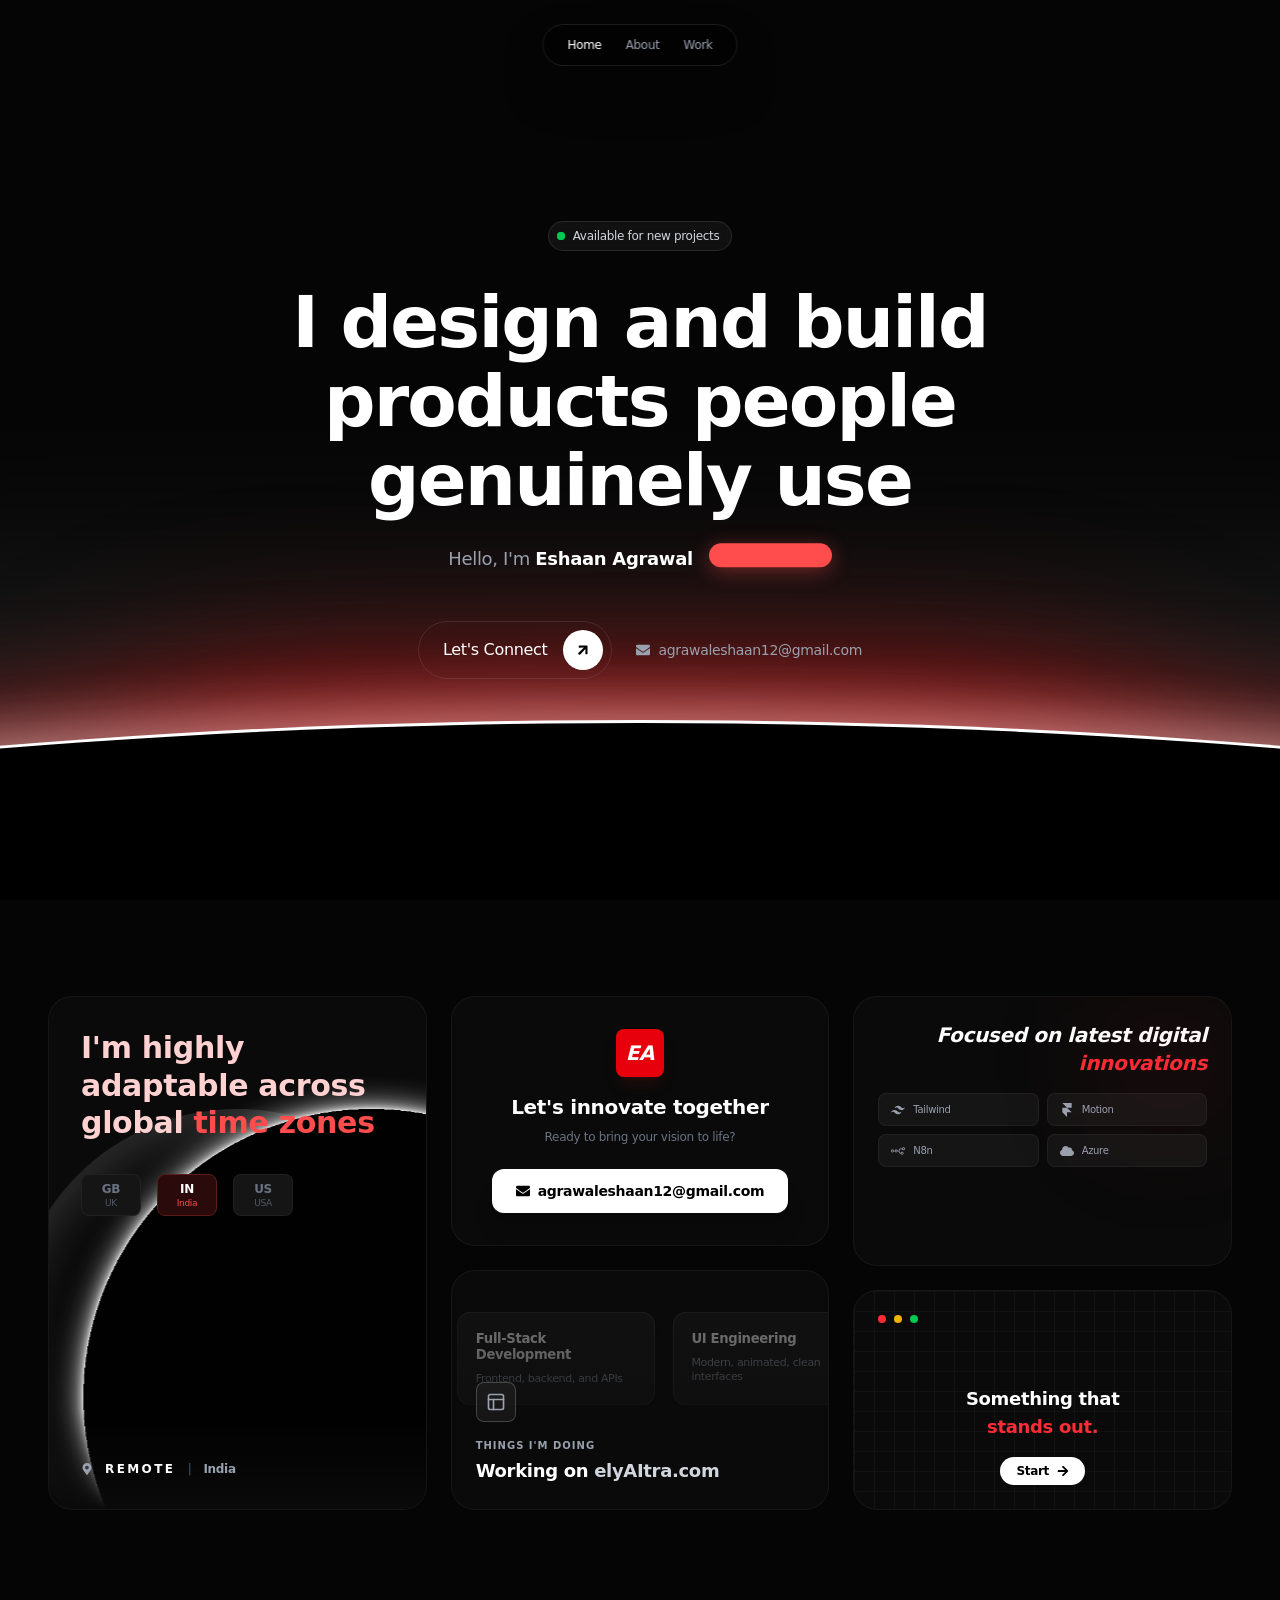
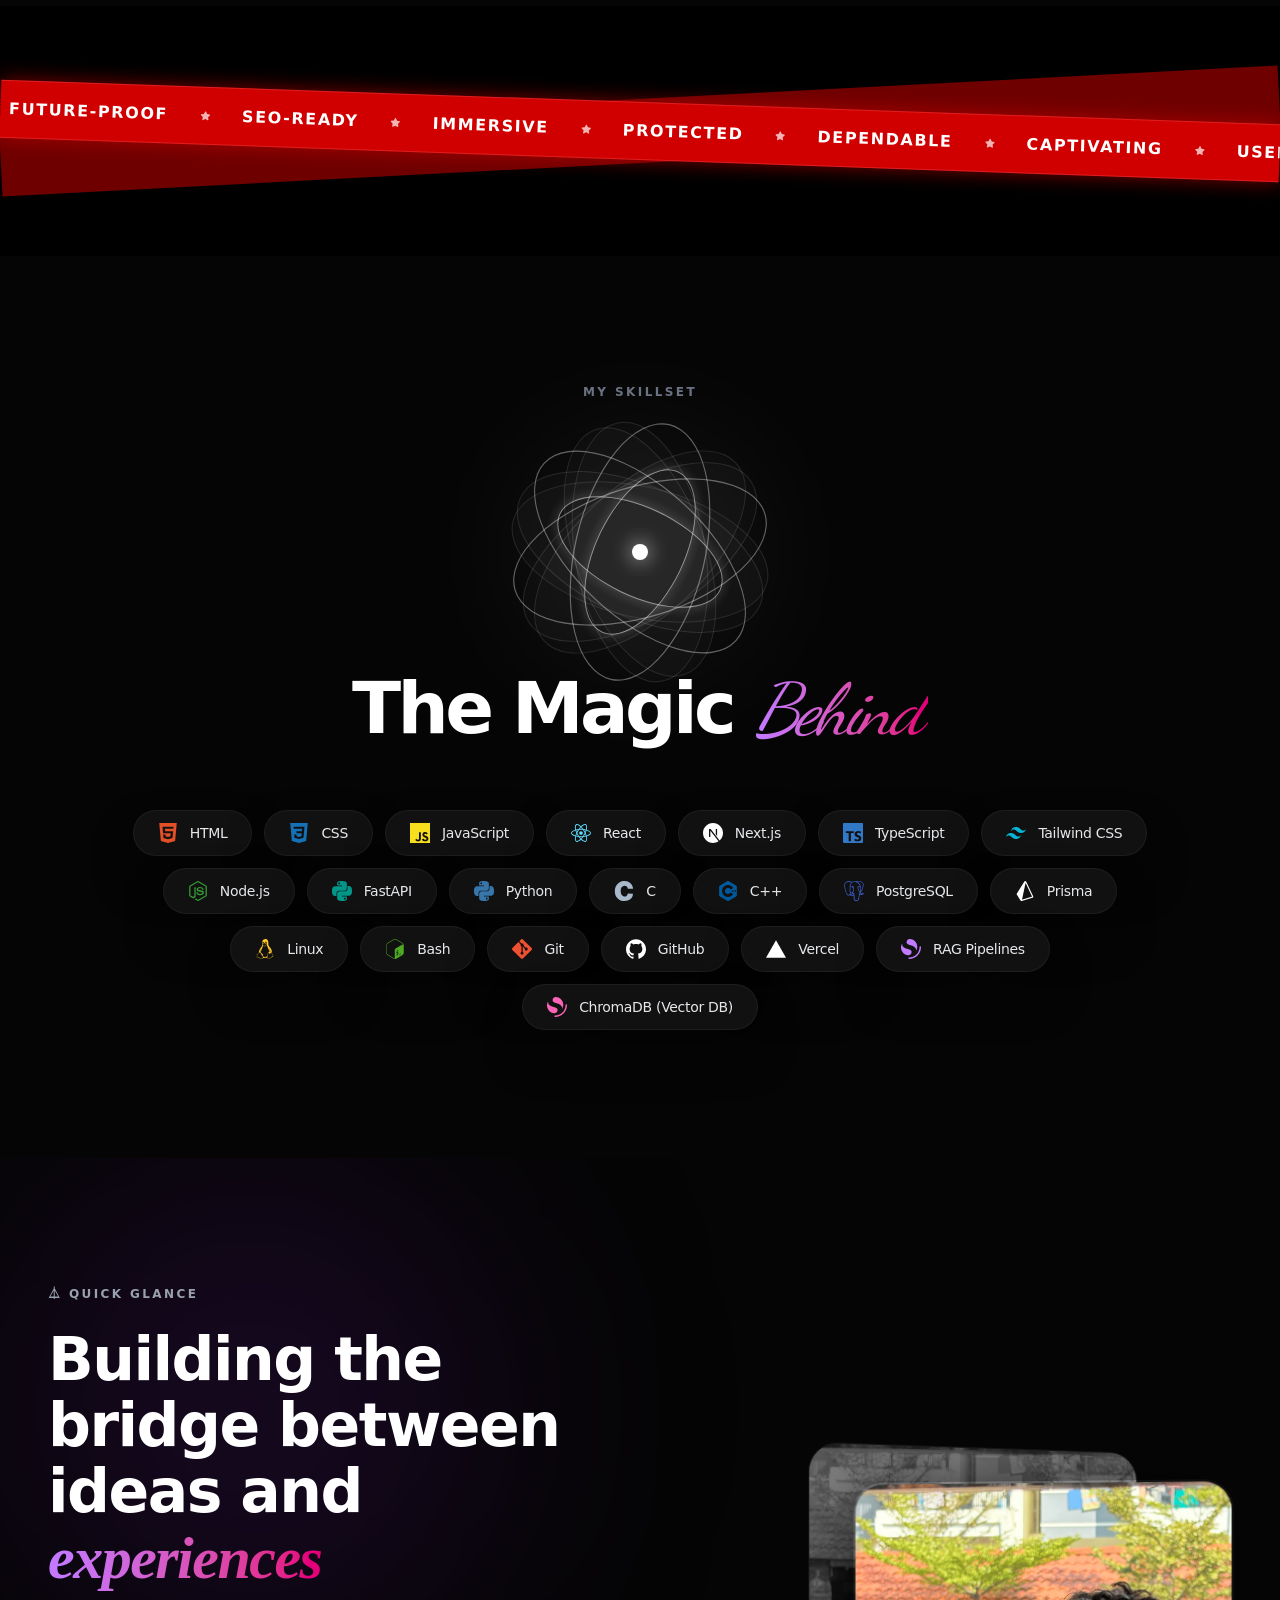
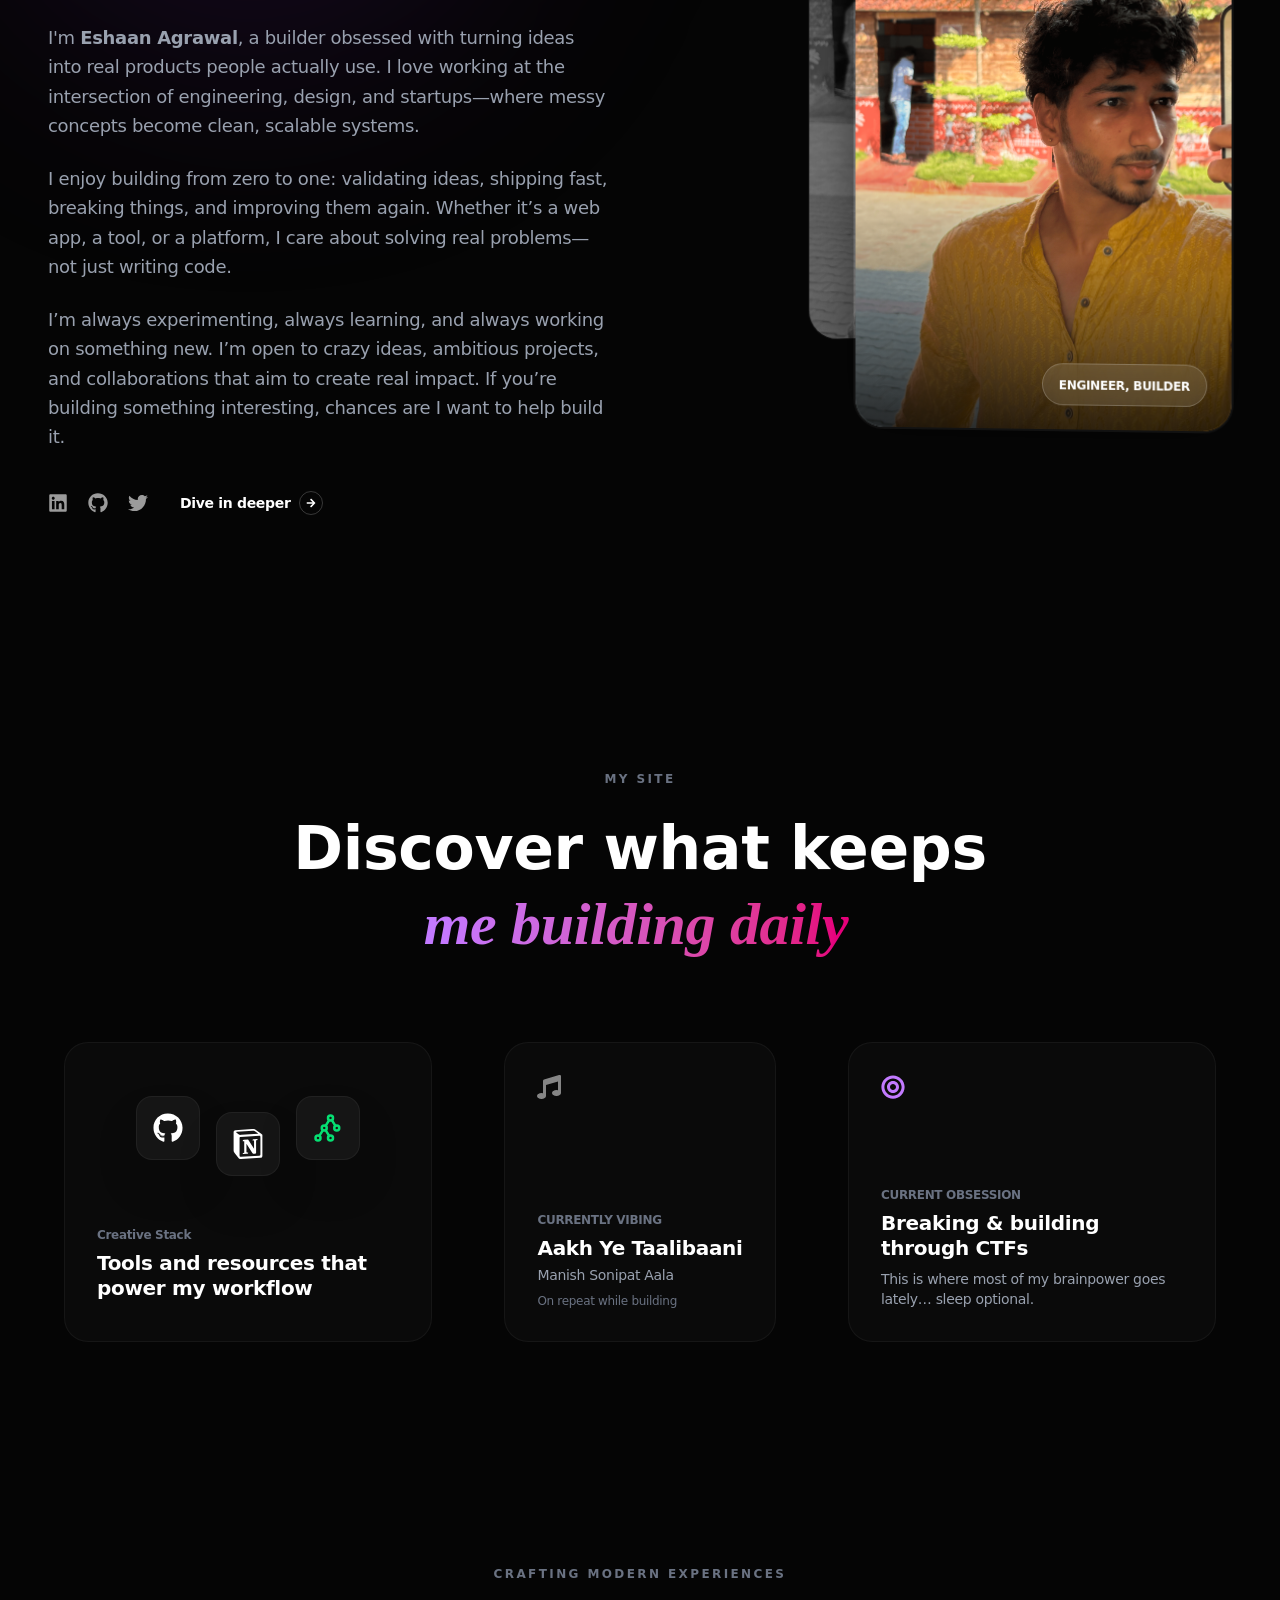
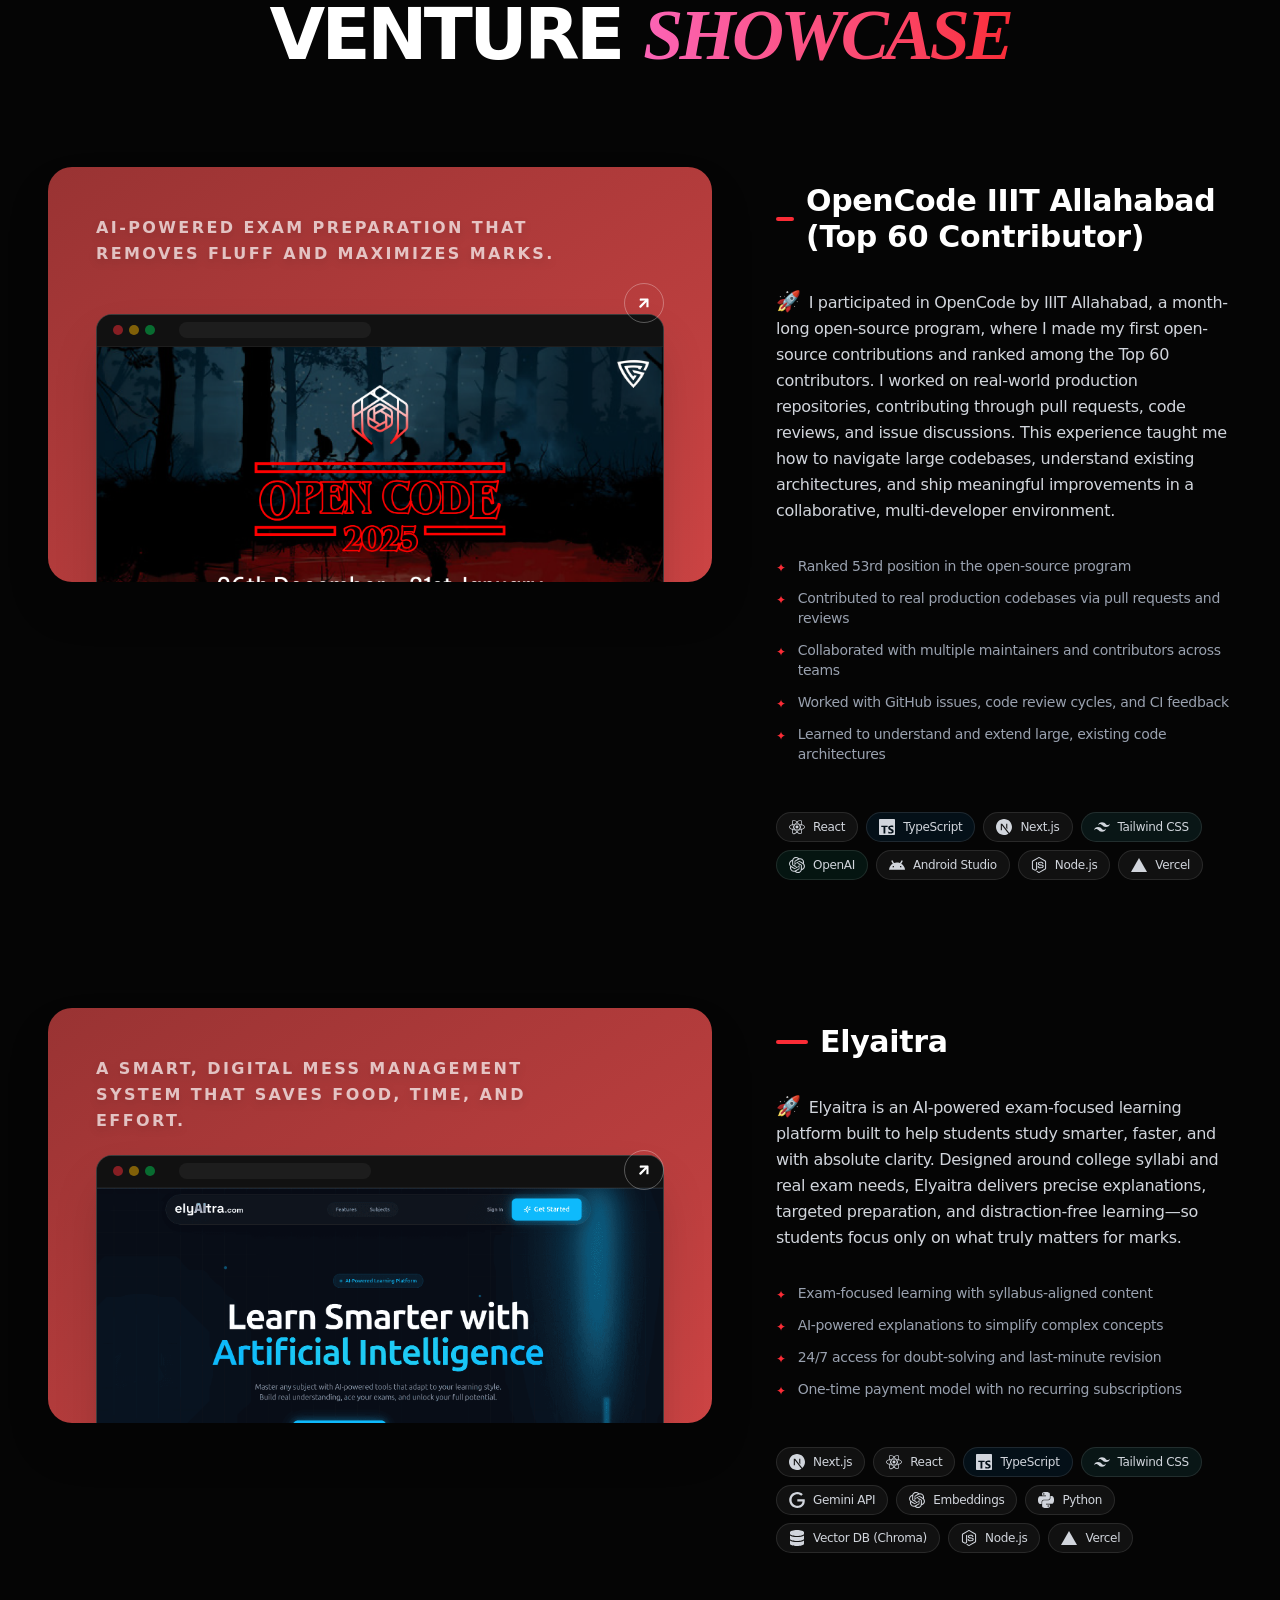
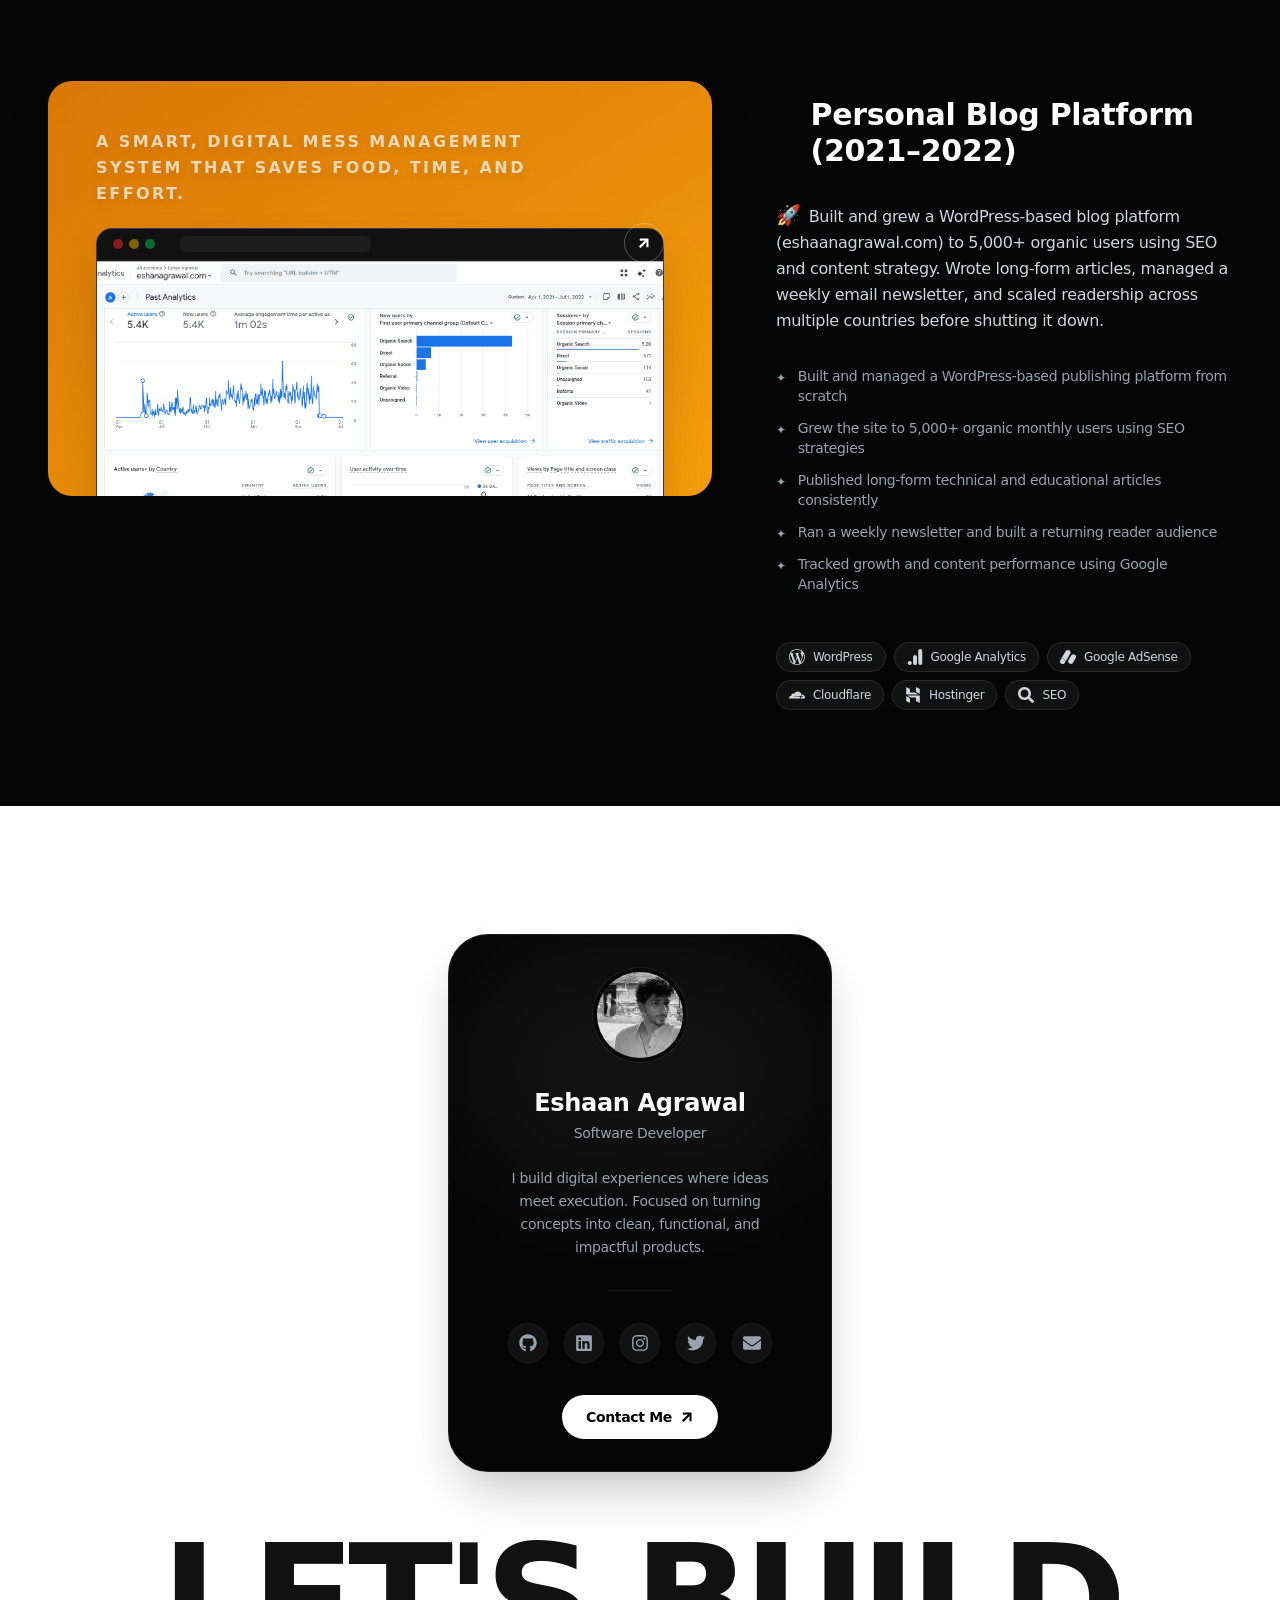
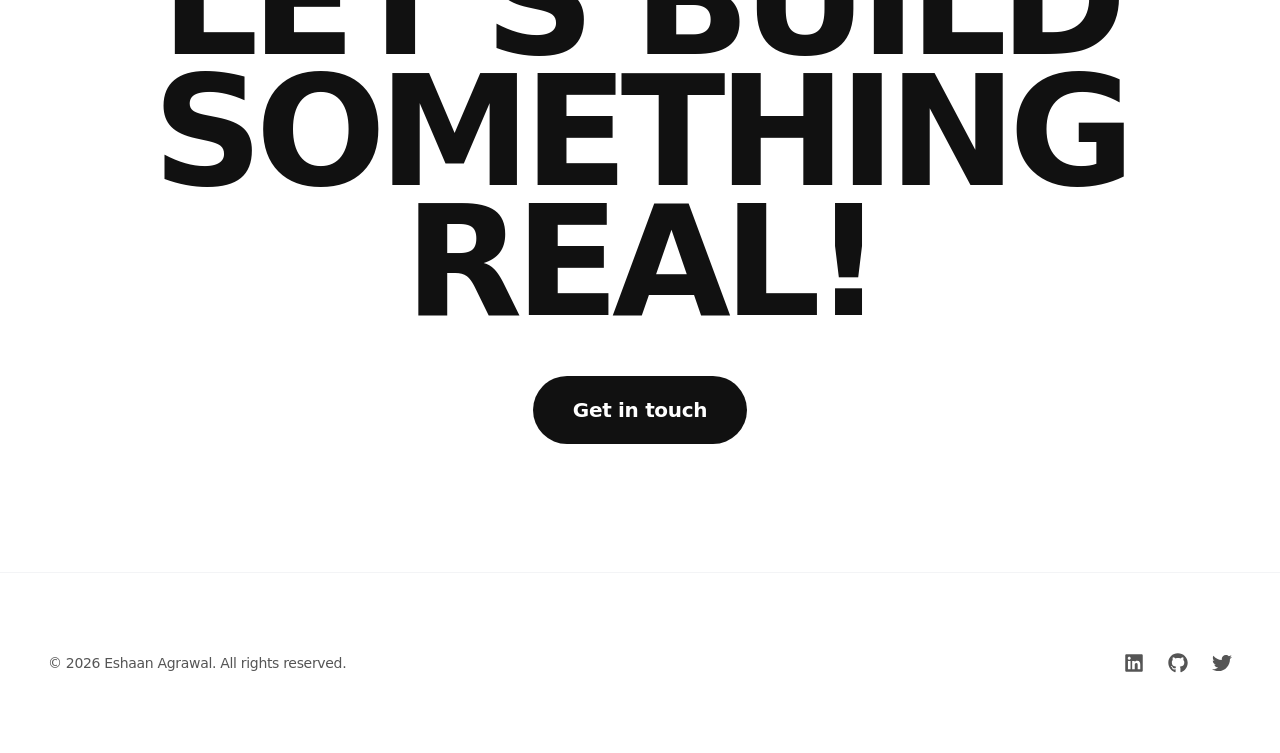
==== commit 2e870b69: "new shit folder copied get out" ====
--- a/index.html
+++ b/index.html
@@ -1 +1 @@
-<!DOCTYPE html><!--Txxk4o_uG2J9UiWZnobYT--><html lang="en" class="scroll-smooth"><head><meta charSet="utf-8"/><meta name="viewport" content="width=device-width, initial-scale=1"/><link rel="preload" href="/_next/static/media/406d3fc8d5ec9f59-s.p.3f4cab70.woff2" as="font" crossorigin="" type="font/woff2"/><link rel="preload" href="/_next/static/media/83afe278b6a6bb3c-s.p.3a6ba036.woff2" as="font" crossorigin="" type="font/woff2"/><link rel="preload" as="image" href="/profile-flip.png"/><link rel="stylesheet" href="/_next/static/chunks/d4d1923507175f7c.css" data-precedence="next"/><link rel="preload" as="script" fetchPriority="low" href="/_next/static/chunks/b79d602f30593662.js"/><script src="/_next/static/chunks/806bdb8e4a6a9b95.js" async=""></script><script src="/_next/static/chunks/4527a88361f42a6e.js" async=""></script><script src="/_next/static/chunks/74a7f2e5d3db2ed4.js" async=""></script><script src="/_next/static/chunks/turbopack-a303fc3cd611f5dc.js" async=""></script><script src="/_next/static/chunks/a5b7f36a0b85d626.js" async=""></script><script src="/_next/static/chunks/2aeaacd010f3395e.js" async=""></script><script src="/_next/static/chunks/ff1a16fafef87110.js" async=""></script><script src="/_next/static/chunks/d2be314c3ece3fbe.js" async=""></script><script src="/_next/static/chunks/0d5d61a45a17eb14.js" async=""></script><script src="/_next/static/chunks/2618df7c4eb883d4.js" async=""></script><link rel="preload" href="https://www.googletagmanager.com/gtag/js?id=G-NZZZ4D2L5Y" as="script"/><meta name="next-size-adjust" content=""/><title>Eshaan Agrawal</title><meta name="description" content="Full-stack engineer working on AI tools, systems, and real-world software."/><meta property="og:title" content="Eshaan Agrawal"/><meta property="og:description" content="Projects and experiments in full-stack engineering, AI, startups, and security."/><meta property="og:type" content="website"/><meta name="twitter:card" content="summary"/><meta name="twitter:title" content="Eshaan Agrawal"/><meta name="twitter:description" content="Projects and experiments in full-stack engineering, AI, startups, and security."/><link rel="icon" href="/favicon.ico?favicon.5b013257.ico" sizes="48x48" type="image/x-icon"/><script src="/_next/static/chunks/a6dad97d9634a72d.js" noModule=""></script></head><body class="inter_5901b7c6-module__ec5Qua__variable dancing_script_26eb8e1f-module__OIMS_a__variable font-sans antialiased text-[#111111] bg-white"><div hidden=""><!--$--><!--/$--></div><div class="fixed inset-0 z-0 pointer-events-none overflow-hidden undefined"></div><main class="min-h-screen bg-white"><nav class="fixed top-6 left-1/2 -translate-x-1/2 z-50 transition-all duration-300 rounded-full border border-white/10 backdrop-blur-md bg-black/50 shadow-2xl shadow-black/50" style="width:fit-content;opacity:0;transform:translateY(-100px)"><div class="px-6 py-3 flex items-center justify-between gap-8"><div class="hidden md:flex items-center gap-6 text-xs font-medium text-gray-400"><a class="transition-colors hover:text-white " href="#hero">Home</a><a class="transition-colors hover:text-white " href="#about">About</a><a class="transition-colors hover:text-white " href="#work">Work</a></div><button class="md:hidden text-white"><svg stroke="currentColor" fill="currentColor" stroke-width="0" viewBox="0 0 448 512" height="1em" width="1em" xmlns="http://www.w3.org/2000/svg"><path d="M16 132h416c8.837 0 16-7.163 16-16V76c0-8.837-7.163-16-16-16H16C7.163 60 0 67.163 0 76v40c0 8.837 7.163 16 16 16zm0 160h416c8.837 0 16-7.163 16-16v-40c0-8.837-7.163-16-16-16H16c-8.837 0-16 7.163-16 16v40c0 8.837 7.163 16 16 16zm0 160h416c8.837 0 16-7.163 16-16v-40c0-8.837-7.163-16-16-16H16c-8.837 0-16 7.163-16 16v40c0 8.837 7.163 16 16 16z"></path></svg></button><span class="md:hidden text-white font-bold">Menu</span></div></nav><section id="hero" class="relative h-screen flex flex-col justify-center items-center overflow-hidden bg-[#050505] text-white"><div class="absolute inset-0 z-0 pointer-events-none"></div><div class="fixed inset-0 z-0 pointer-events-none overflow-hidden absolute z-0"></div><div class="absolute inset-0 bg-[radial-gradient(ellipse_at_center,_var(--tw-gradient-stops))] from-gray-900/10 via-[#050505] to-[#050505] z-0"></div><div class="absolute bottom-[-20%] left-1/2 -translate-x-1/2 w-[150%] h-[50%] bg-white/15 blur-[120px] rounded-full pointer-events-none z-0" style="transform:none"></div><div class="absolute bottom-[-10%] left-1/2 -translate-x-1/2 w-[80%] h-[30%] bg-[#FF0000]/50 blur-[100px] rounded-full pointer-events-none z-0" style="transform:none"></div><div class="absolute bottom-[-80vh] left-1/2 -translate-x-1/2 w-[300vw] h-[100vh] rounded-[100%] border-t-[3px] border-white bg-black pointer-events-none z-10 shadow-[0_-10px_40px_rgba(255,255,255,0.5)]" style="transform:none"></div><div class="relative z-20 flex flex-col items-center text-center max-w-5xl mx-auto px-6" style="transform:none"><div class="mb-8" style="opacity:0;transform:translateY(-20px)"><div class="inline-flex items-center gap-2 pl-2 pr-3 py-1.5 bg-white/5 border border-white/10 rounded-full text-xs font-medium text-gray-300 hover:bg-white/10 transition-colors backdrop-blur-sm cursor-default"><span class="relative flex h-2 w-2"><span class="animate-ping absolute inline-flex h-full w-full rounded-full bg-green-400 opacity-75"></span><span class="relative inline-flex rounded-full h-2 w-2 bg-green-500"></span></span><span>Available for new projects</span></div></div><div style="opacity:0;transform:scale(0.9)"><h1 class="text-5xl md:text-7xl font-bold tracking-tight leading-[1.1] mb-6">I design and build products people <br class="hidden md:block"/>genuinely use<span class="font-serif italic font-normal text-transparent bg-clip-text bg-gradient-to-r from-white via-gray-200 to-gray-400 animate-gradient-x"></span></h1></div><div class="flex flex-col md:flex-row items-center gap-4 text-gray-400 text-lg mb-12" style="opacity:0;transform:translateY(20px)"><span>Hello, I&#x27;m <strong class="text-white">Eshaan Agrawal</strong></span><div class="px-3 py-1 bg-[#FF4D4D] text-white text-xs font-bold rounded-full shadow-[0_4px_20px_rgba(255,77,77,0.4)] flex items-center justify-center overflow-hidden"><div class="relative flex items-center justify-center"><span class="block whitespace-nowrap" style="opacity:0;transform:translateY(20px)">Software Developer</span></div></div></div><div class="flex flex-col md:flex-row items-center gap-6" style="opacity:0;transform:translateY(20px)"><a class="group relative pl-6 pr-2 py-2 bg-transparent text-white text-base font-medium rounded-full transition-all border border-white/10 hover:border-white/20 hover:bg-white/5 flex items-center justify-between gap-4 backdrop-blur-sm" href="mailto:agrawaleshaan12@gmail.com"><span>Let&#x27;s Connect</span><span class="w-10 h-10 bg-white rounded-full flex items-center justify-center text-black group-hover:scale-110 transition-transform"><svg stroke="currentColor" fill="currentColor" stroke-width="0" viewBox="0 0 448 512" class="text-sm -rotate-45 group-hover:rotate-0 transition-transform duration-300" height="1em" width="1em" xmlns="http://www.w3.org/2000/svg"><path d="M190.5 66.9l22.2-22.2c9.4-9.4 24.6-9.4 33.9 0L441 239c9.4 9.4 9.4 24.6 0 33.9L246.6 467.3c-9.4 9.4-24.6 9.4-33.9 0l-22.2-22.2c-9.5-9.5-9.3-25 .4-34.3L311.4 296H24c-13.3 0-24-10.7-24-24v-32c0-13.3 10.7-24 24-24h287.4L190.9 101.2c-9.8-9.3-10-24.8-.4-34.3z"></path></svg></span></a><a class="flex items-center gap-2 text-gray-400 hover:text-white transition-colors text-sm group" href="mailto:agrawaleshaan12@gmail.com"><svg stroke="currentColor" fill="currentColor" stroke-width="0" viewBox="0 0 512 512" class="group-hover:rotate-12 transition-transform" height="1em" width="1em" xmlns="http://www.w3.org/2000/svg"><path d="M502.3 190.8c3.9-3.1 9.7-.2 9.7 4.7V400c0 26.5-21.5 48-48 48H48c-26.5 0-48-21.5-48-48V195.6c0-5 5.7-7.8 9.7-4.7 22.4 17.4 52.1 39.5 154.1 113.6 21.1 15.4 56.7 47.8 92.2 47.6 35.7.3 72-32.8 92.3-47.6 102-74.1 131.6-96.3 154-113.7zM256 320c23.2.4 56.6-29.2 73.4-41.4 132.7-96.3 142.8-104.7 173.4-128.7 5.8-4.5 9.2-11.5 9.2-18.9v-19c0-26.5-21.5-48-48-48H48C21.5 64 0 85.5 0 112v19c0 7.4 3.4 14.3 9.2 18.9 30.6 23.9 40.7 32.4 173.4 128.7 16.8 12.2 50.2 41.8 73.4 41.4z"></path></svg> agrawaleshaan12@gmail.com</a></div></div></section><section class="py-24 bg-[#050505] text-white"><div class="max-w-7xl mx-auto px-6 lg:px-12"><div class="grid grid-cols-1 md:grid-cols-3 gap-6 h-full"><div class="md:col-span-1 bg-[#0A0A0A] rounded-3xl p-8 border border-white/5 relative overflow-hidden flex flex-col justify-between h-[500px] md:h-auto group" style="opacity:0;transform:translateY(20px)"><div class="relative z-10"><h3 class="text-3xl font-bold leading-tight mb-8 text-[#FFD1D1]">I&#x27;m highly adaptable across global <span class="text-[#FF4D4D]">time zones</span></h3><div class="flex gap-4"><div class="px-3 py-1.5 rounded-lg text-xs font-bold flex flex-col items-center min-w-[60px] transition-colors border bg-[#151515] border-white/5 text-gray-500"><span class="">GB</span><span class="text-[9px] font-medium opacity-70">UK</span></div><div class="px-3 py-1.5 rounded-lg text-xs font-bold flex flex-col items-center min-w-[60px] transition-colors border bg-[#2A0A0A] border-[#5C1C1C]"><span class="text-white">IN</span><span class="text-[9px] font-medium text-[#FF4D4D]">India</span></div><div class="px-3 py-1.5 rounded-lg text-xs font-bold flex flex-col items-center min-w-[60px] transition-colors border bg-[#151515] border-white/5 text-gray-500"><span class="">US</span><span class="text-[9px] font-medium opacity-70">USA</span></div></div></div><div class="absolute inset-x-0 bottom-[-40px] flex justify-center pointer-events-none md:pointer-events-auto"><div class="relative w-[400px] h-[400px] flex items-center justify-center opacity-90 scale-[1.2]"><div class="relative flex items-center justify-center w-full h-full absolute top-10"><canvas style="width:600px;height:600px;max-width:100%;aspect-ratio:1"></canvas></div><div class="absolute inset-0 rounded-full shadow-[inset_0_10px_50px_rgba(255,255,255,0.2)] pointer-events-none" style="mix-blend-mode:overlay"></div></div></div><div class="absolute bottom-0 left-0 w-full h-[100px] bg-gradient-to-t from-[#0A0A0A] to-transparent pointer-events-none"></div><div class="relative z-10 flex items-center gap-3 text-xs font-bold text-gray-500 mt-auto"><svg stroke="currentColor" fill="currentColor" stroke-width="0" viewBox="0 0 384 512" class="text-gray-400" height="1em" width="1em" xmlns="http://www.w3.org/2000/svg"><path d="M172.268 501.67C26.97 291.031 0 269.413 0 192 0 85.961 85.961 0 192 0s192 85.961 192 192c0 77.413-26.97 99.031-172.268 309.67-9.535 13.774-29.93 13.773-39.464 0zM192 272c44.183 0 80-35.817 80-80s-35.817-80-80-80-80 35.817-80 80 35.817 80 80 80z"></path></svg><span class="uppercase tracking-[0.2em] text-white">Remote</span><span class="text-gray-700">|</span><span class="text-gray-400">India</span></div></div><div class="md:col-span-1 flex flex-col gap-6"><div class="bg-[#0A0A0A] rounded-3xl p-8 border border-white/5 flex flex-col items-center justify-center text-center flex-1 min-h-[220px]" style="opacity:0;transform:scale(0.95)"><div class="w-12 h-12 bg-red-600 rounded-lg flex items-center justify-center mb-4 text-xl font-bold italic shadow-lg shadow-red-900/20">EA</div><h3 class="text-xl font-bold mb-2">Let&#x27;s innovate together</h3><p class="text-gray-500 text-xs mb-6 max-w-[200px] mx-auto">Ready to bring your vision to life?</p><a class="px-6 py-3 bg-white text-black rounded-xl font-bold text-sm flex items-center gap-2 hover:scale-105 transition-transform shadow-xl" href="mailto:agrawaleshaan12@gmail.com"><svg stroke="currentColor" fill="currentColor" stroke-width="0" viewBox="0 0 512 512" height="1em" width="1em" xmlns="http://www.w3.org/2000/svg"><path d="M502.3 190.8c3.9-3.1 9.7-.2 9.7 4.7V400c0 26.5-21.5 48-48 48H48c-26.5 0-48-21.5-48-48V195.6c0-5 5.7-7.8 9.7-4.7 22.4 17.4 52.1 39.5 154.1 113.6 21.1 15.4 56.7 47.8 92.2 47.6 35.7.3 72-32.8 92.3-47.6 102-74.1 131.6-96.3 154-113.7zM256 320c23.2.4 56.6-29.2 73.4-41.4 132.7-96.3 142.8-104.7 173.4-128.7 5.8-4.5 9.2-11.5 9.2-18.9v-19c0-26.5-21.5-48-48-48H48C21.5 64 0 85.5 0 112v19c0 7.4 3.4 14.3 9.2 18.9 30.6 23.9 40.7 32.4 173.4 128.7 16.8 12.2 50.2 41.8 73.4 41.4z"></path></svg> agrawaleshaan12@gmail.com</a></div><div class="bg-[#0A0A0A] rounded-3xl p-6 border border-white/5 relative overflow-hidden flex flex-col justify-end min-h-[240px] group" style="opacity:0;transform:scale(0.95)"><div class="absolute inset-0 opacity-50 flex flex-col justify-center pointer-events-none"><div class="flex -translate-y-8 scale-110"><div class="flex overflow-hidden w-full mask-linear-fade"><div class="flex gap-4 px-4"><div class="w-[180px] p-4 rounded-xl bg-[#1A1A1A] border border-white/10 flex flex-col gap-2 shrink-0 shadow-lg"><h4 class="text-xs font-bold text-white leading-tight">Product Engineering</h4><p class="text-[10px] text-gray-400 leading-tight">Building real-world apps &amp; systems</p></div><div class="w-[180px] p-4 rounded-xl bg-[#1A1A1A] border border-white/10 flex flex-col gap-2 shrink-0 shadow-lg"><h4 class="text-xs font-bold text-white leading-tight">Full-Stack Development</h4><p class="text-[10px] text-gray-400 leading-tight">Frontend, backend, and APIs</p></div><div class="w-[180px] p-4 rounded-xl bg-[#1A1A1A] border border-white/10 flex flex-col gap-2 shrink-0 shadow-lg"><h4 class="text-xs font-bold text-white leading-tight">UI Engineering</h4><p class="text-[10px] text-gray-400 leading-tight">Modern, animated, clean interfaces</p></div><div class="w-[180px] p-4 rounded-xl bg-[#1A1A1A] border border-white/10 flex flex-col gap-2 shrink-0 shadow-lg"><h4 class="text-xs font-bold text-white leading-tight">System Design</h4><p class="text-[10px] text-gray-400 leading-tight">Scalable, structured architectures</p></div><div class="w-[180px] p-4 rounded-xl bg-[#1A1A1A] border border-white/10 flex flex-col gap-2 shrink-0 shadow-lg"><h4 class="text-xs font-bold text-white leading-tight">Rapid Prototyping</h4><p class="text-[10px] text-gray-400 leading-tight">From idea to working MVP fast</p></div><div class="w-[180px] p-4 rounded-xl bg-[#1A1A1A] border border-white/10 flex flex-col gap-2 shrink-0 shadow-lg"><h4 class="text-xs font-bold text-white leading-tight">Problem Solving</h4><p class="text-[10px] text-gray-400 leading-tight">Breaking down complex challenges</p></div><div class="w-[180px] p-4 rounded-xl bg-[#1A1A1A] border border-white/10 flex flex-col gap-2 shrink-0 shadow-lg"><h4 class="text-xs font-bold text-white leading-tight">Product Engineering</h4><p class="text-[10px] text-gray-400 leading-tight">Building real-world apps &amp; systems</p></div><div class="w-[180px] p-4 rounded-xl bg-[#1A1A1A] border border-white/10 flex flex-col gap-2 shrink-0 shadow-lg"><h4 class="text-xs font-bold text-white leading-tight">Full-Stack Development</h4><p class="text-[10px] text-gray-400 leading-tight">Frontend, backend, and APIs</p></div><div class="w-[180px] p-4 rounded-xl bg-[#1A1A1A] border border-white/10 flex flex-col gap-2 shrink-0 shadow-lg"><h4 class="text-xs font-bold text-white leading-tight">UI Engineering</h4><p class="text-[10px] text-gray-400 leading-tight">Modern, animated, clean interfaces</p></div><div class="w-[180px] p-4 rounded-xl bg-[#1A1A1A] border border-white/10 flex flex-col gap-2 shrink-0 shadow-lg"><h4 class="text-xs font-bold text-white leading-tight">System Design</h4><p class="text-[10px] text-gray-400 leading-tight">Scalable, structured architectures</p></div><div class="w-[180px] p-4 rounded-xl bg-[#1A1A1A] border border-white/10 flex flex-col gap-2 shrink-0 shadow-lg"><h4 class="text-xs font-bold text-white leading-tight">Rapid Prototyping</h4><p class="text-[10px] text-gray-400 leading-tight">From idea to working MVP fast</p></div><div class="w-[180px] p-4 rounded-xl bg-[#1A1A1A] border border-white/10 flex flex-col gap-2 shrink-0 shadow-lg"><h4 class="text-xs font-bold text-white leading-tight">Problem Solving</h4><p class="text-[10px] text-gray-400 leading-tight">Breaking down complex challenges</p></div></div></div></div></div><div class="absolute inset-0 bg-gradient-to-t from-[#0A0A0A] via-[#0A0A0A]/40 to-transparent"></div><div class="relative z-10"><div class="w-10 h-10 rounded-lg border border-white/20 flex items-center justify-center mb-4 text-gray-400 bg-white/5 backdrop-blur-md"><svg xmlns="http://www.w3.org/2000/svg" width="20" height="20" viewBox="0 0 24 24" fill="none" stroke="currentColor" stroke-width="2" stroke-linecap="round" stroke-linejoin="round"><rect width="18" height="18" x="3" y="3" rx="2" ry="2"></rect><line x1="3" x2="21" y1="9" y2="9"></line><line x1="9" x2="9" y1="21" y2="9"></line></svg></div><p class="text-[10px] font-bold text-gray-400 uppercase tracking-widest mb-1">Things I&#x27;m Doing</p><h3 class="text-lg font-bold text-white">Working on <span class="text-gray-300">elyAItra.com</span></h3></div></div></div><div class="md:col-span-1 flex flex-col gap-6"><div class="bg-[#0A0A0A] rounded-3xl p-6 border border-white/5 relative overflow-hidden flex-1 min-h-[220px]" style="opacity:0;transform:scale(0.95)"><div class="absolute top-0 right-0 w-32 h-32 bg-red-500/10 rounded-full blur-3xl"></div><h3 class="text-xl font-bold mb-4 italic text-right">Focused on latest digital <span class="text-red-500">innovations</span></h3><div class="grid grid-cols-2 gap-2 mt-4"><div class="flex items-center gap-2 px-3 py-2 bg-[#151515] rounded-lg border border-white/5 text-[10px] text-gray-400"><span class="text-sm"><svg stroke="currentColor" fill="currentColor" stroke-width="0" role="img" viewBox="0 0 24 24" height="1em" width="1em" xmlns="http://www.w3.org/2000/svg"><path d="M12.001,4.8c-3.2,0-5.2,1.6-6,4.8c1.2-1.6,2.6-2.2,4.2-1.8c0.913,0.228,1.565,0.89,2.288,1.624 C13.666,10.618,15.027,12,18.001,12c3.2,0,5.2-1.6,6-4.8c-1.2,1.6-2.6,2.2-4.2,1.8c-0.913-0.228-1.565-0.89-2.288-1.624 C16.337,6.182,14.976,4.8,12.001,4.8z M6.001,12c-3.2,0-5.2,1.6-6,4.8c1.2-1.6,2.6-2.2,4.2-1.8c0.913,0.228,1.565,0.89,2.288,1.624 c1.177,1.194,2.538,2.576,5.512,2.576c3.2,0,5.2-1.6,6-4.8c-1.2,1.6-2.6,2.2-4.2,1.8c-0.913-0.228-1.565-0.89-2.288-1.624 C10.337,13.382,8.976,12,6.001,12z"></path></svg></span><span>Tailwind</span></div><div class="flex items-center gap-2 px-3 py-2 bg-[#151515] rounded-lg border border-white/5 text-[10px] text-gray-400"><span class="text-sm"><svg stroke="currentColor" fill="currentColor" stroke-width="0" role="img" viewBox="0 0 24 24" height="1em" width="1em" xmlns="http://www.w3.org/2000/svg"><path d="M4 0h16v8h-8zM4 8h8l8 8H4zM4 16h8v8z"></path></svg></span><span>Motion</span></div><div class="flex items-center gap-2 px-3 py-2 bg-[#151515] rounded-lg border border-white/5 text-[10px] text-gray-400"><span class="text-sm"><svg stroke="currentColor" fill="currentColor" stroke-width="0" role="img" viewBox="0 0 24 24" height="1em" width="1em" xmlns="http://www.w3.org/2000/svg"><path d="M21.4737 5.6842c-1.1772 0-2.1663.8051-2.4468 1.8947h-2.8955c-1.235 0-2.289.893-2.492 2.111l-.1038.623a1.263 1.263 0 0 1-1.246 1.0555H11.289c-.2805-1.0896-1.2696-1.8947-2.4468-1.8947s-2.1663.8051-2.4467 1.8947H4.973c-.2805-1.0896-1.2696-1.8947-2.4468-1.8947C1.1311 9.4737 0 10.6047 0 12s1.131 2.5263 2.5263 2.5263c1.1772 0 2.1663-.8051 2.4468-1.8947h1.4223c.2804 1.0896 1.2696 1.8947 2.4467 1.8947 1.1772 0 2.1663-.8051 2.4468-1.8947h1.0008a1.263 1.263 0 0 1 1.2459 1.0555l.1038.623c.203 1.218 1.257 2.111 2.492 2.111h.3692c.2804 1.0895 1.2696 1.8947 2.4468 1.8947 1.3952 0 2.5263-1.131 2.5263-2.5263s-1.131-2.5263-2.5263-2.5263c-1.1772 0-2.1664.805-2.4468 1.8947h-.3692a1.263 1.263 0 0 1-1.246-1.0555l-.1037-.623A2.52 2.52 0 0 0 13.9607 12a2.52 2.52 0 0 0 .821-1.4794l.1038-.623a1.263 1.263 0 0 1 1.2459-1.0555h2.8955c.2805 1.0896 1.2696 1.8947 2.4468 1.8947 1.3952 0 2.5263-1.131 2.5263-2.5263s-1.131-2.5263-2.5263-2.5263m0 1.2632a1.263 1.263 0 0 1 1.2631 1.2631 1.263 1.263 0 0 1-1.2631 1.2632 1.263 1.263 0 0 1-1.2632-1.2632 1.263 1.263 0 0 1 1.2632-1.2631M2.5263 10.7368A1.263 1.263 0 0 1 3.7895 12a1.263 1.263 0 0 1-1.2632 1.2632A1.263 1.263 0 0 1 1.2632 12a1.263 1.263 0 0 1 1.2631-1.2632m6.3158 0A1.263 1.263 0 0 1 10.1053 12a1.263 1.263 0 0 1-1.2632 1.2632A1.263 1.263 0 0 1 7.579 12a1.263 1.263 0 0 1 1.2632-1.2632m10.1053 3.7895a1.263 1.263 0 0 1 1.2631 1.2632 1.263 1.263 0 0 1-1.2631 1.2631 1.263 1.263 0 0 1-1.2632-1.2631 1.263 1.263 0 0 1 1.2632-1.2632"></path></svg></span><span>N8n</span></div><div class="flex items-center gap-2 px-3 py-2 bg-[#151515] rounded-lg border border-white/5 text-[10px] text-gray-400"><span class="text-sm"><svg stroke="currentColor" fill="currentColor" stroke-width="0" viewBox="0 0 640 512" height="1em" width="1em" xmlns="http://www.w3.org/2000/svg"><path d="M537.6 226.6c4.1-10.7 6.4-22.4 6.4-34.6 0-53-43-96-96-96-19.7 0-38.1 6-53.3 16.2C367 64.2 315.3 32 256 32c-88.4 0-160 71.6-160 160 0 2.7.1 5.4.2 8.1C40.2 219.8 0 273.2 0 336c0 79.5 64.5 144 144 144h368c70.7 0 128-57.3 128-128 0-61.9-44-113.6-102.4-125.4z"></path></svg></span><span>Azure</span></div></div></div><div class="bg-[#0A0A0A] rounded-3xl p-6 border border-white/5 relative overflow-hidden flex flex-col justify-end min-h-[220px]" style="opacity:0;transform:scale(0.95)"><div class="absolute inset-0 bg-[linear-gradient(rgba(255,255,255,0.03)_1px,transparent_1px),linear-gradient(90deg,rgba(255,255,255,0.03)_1px,transparent_1px)] bg-[size:20px_20px]"></div><div class="absolute top-6 left-6 flex gap-2"><div class="w-2 h-2 rounded-full bg-red-500"></div><div class="w-2 h-2 rounded-full bg-yellow-500"></div><div class="w-2 h-2 rounded-full bg-green-500"></div></div><div class="relative z-10 text-center mt-8"><h3 class="text-lg font-bold">Something that</h3><h3 class="text-lg font-bold text-red-500 mb-4">stands out.</h3><a class="inline-flex px-4 py-1.5 bg-white text-black rounded-full text-xs font-bold hover:gap-2 transition-all items-center scroll-smooth" href="#work">Start <svg stroke="currentColor" fill="currentColor" stroke-width="0" viewBox="0 0 448 512" class="ml-2" height="1em" width="1em" xmlns="http://www.w3.org/2000/svg"><path d="M190.5 66.9l22.2-22.2c9.4-9.4 24.6-9.4 33.9 0L441 239c9.4 9.4 9.4 24.6 0 33.9L246.6 467.3c-9.4 9.4-24.6 9.4-33.9 0l-22.2-22.2c-9.5-9.5-9.3-25 .4-34.3L311.4 296H24c-13.3 0-24-10.7-24-24v-32c0-13.3 10.7-24 24-24h287.4L190.9 101.2c-9.8-9.3-10-24.8-.4-34.3z"></path></svg></a></div></div></div></div></div></section><section class="py-24 bg-black overflow-hidden relative flex items-center justify-center"><div class="absolute inset-0 flex items-center justify-center opacity-80 pointer-events-none"><div class="w-[120%] h-16 bg-[#8B0000] -rotate-3"></div></div><div class="relative w-[120%] rotate-2 bg-[#D10000] shadow-[0_0_20px_rgba(209,0,0,0.6)] py-4 flex overflow-hidden border-y border-red-400/30"><div class="flex whitespace-nowrap"><div class="flex gap-8 items-center"><div class="flex items-center gap-8 text-white font-black uppercase tracking-widest text-sm md:text-base"><span>User-Friendly</span><svg stroke="currentColor" fill="currentColor" stroke-width="0" viewBox="0 0 576 512" class="text-white/70 text-[10px]" height="1em" width="1em" xmlns="http://www.w3.org/2000/svg"><path d="M259.3 17.8L194 150.2 47.9 171.5c-26.2 3.8-36.7 36.1-17.7 54.6l105.7 103-25 145.5c-4.5 26.3 23.2 46 46.4 33.7L288 439.6l130.7 68.7c23.2 12.2 50.9-7.4 46.4-33.7l-25-145.5 105.7-103c19-18.5 8.5-50.8-17.7-54.6L382 150.2 316.7 17.8c-11.7-23.6-45.6-23.9-57.4 0z"></path></svg></div><div class="flex items-center gap-8 text-white font-black uppercase tracking-widest text-sm md:text-base"><span>Adaptive</span><svg stroke="currentColor" fill="currentColor" stroke-width="0" viewBox="0 0 576 512" class="text-white/70 text-[10px]" height="1em" width="1em" xmlns="http://www.w3.org/2000/svg"><path d="M259.3 17.8L194 150.2 47.9 171.5c-26.2 3.8-36.7 36.1-17.7 54.6l105.7 103-25 145.5c-4.5 26.3 23.2 46 46.4 33.7L288 439.6l130.7 68.7c23.2 12.2 50.9-7.4 46.4-33.7l-25-145.5 105.7-103c19-18.5 8.5-50.8-17.7-54.6L382 150.2 316.7 17.8c-11.7-23.6-45.6-23.9-57.4 0z"></path></svg></div><div class="flex items-center gap-8 text-white font-black uppercase tracking-widest text-sm md:text-base"><span>Scalable</span><svg stroke="currentColor" fill="currentColor" stroke-width="0" viewBox="0 0 576 512" class="text-white/70 text-[10px]" height="1em" width="1em" xmlns="http://www.w3.org/2000/svg"><path d="M259.3 17.8L194 150.2 47.9 171.5c-26.2 3.8-36.7 36.1-17.7 54.6l105.7 103-25 145.5c-4.5 26.3 23.2 46 46.4 33.7L288 439.6l130.7 68.7c23.2 12.2 50.9-7.4 46.4-33.7l-25-145.5 105.7-103c19-18.5 8.5-50.8-17.7-54.6L382 150.2 316.7 17.8c-11.7-23.6-45.6-23.9-57.4 0z"></path></svg></div><div class="flex items-center gap-8 text-white font-black uppercase tracking-widest text-sm md:text-base"><span>Future-Proof</span><svg stroke="currentColor" fill="currentColor" stroke-width="0" viewBox="0 0 576 512" class="text-white/70 text-[10px]" height="1em" width="1em" xmlns="http://www.w3.org/2000/svg"><path d="M259.3 17.8L194 150.2 47.9 171.5c-26.2 3.8-36.7 36.1-17.7 54.6l105.7 103-25 145.5c-4.5 26.3 23.2 46 46.4 33.7L288 439.6l130.7 68.7c23.2 12.2 50.9-7.4 46.4-33.7l-25-145.5 105.7-103c19-18.5 8.5-50.8-17.7-54.6L382 150.2 316.7 17.8c-11.7-23.6-45.6-23.9-57.4 0z"></path></svg></div><div class="flex items-center gap-8 text-white font-black uppercase tracking-widest text-sm md:text-base"><span>SEO-Ready</span><svg stroke="currentColor" fill="currentColor" stroke-width="0" viewBox="0 0 576 512" class="text-white/70 text-[10px]" height="1em" width="1em" xmlns="http://www.w3.org/2000/svg"><path d="M259.3 17.8L194 150.2 47.9 171.5c-26.2 3.8-36.7 36.1-17.7 54.6l105.7 103-25 145.5c-4.5 26.3 23.2 46 46.4 33.7L288 439.6l130.7 68.7c23.2 12.2 50.9-7.4 46.4-33.7l-25-145.5 105.7-103c19-18.5 8.5-50.8-17.7-54.6L382 150.2 316.7 17.8c-11.7-23.6-45.6-23.9-57.4 0z"></path></svg></div><div class="flex items-center gap-8 text-white font-black uppercase tracking-widest text-sm md:text-base"><span>Immersive</span><svg stroke="currentColor" fill="currentColor" stroke-width="0" viewBox="0 0 576 512" class="text-white/70 text-[10px]" height="1em" width="1em" xmlns="http://www.w3.org/2000/svg"><path d="M259.3 17.8L194 150.2 47.9 171.5c-26.2 3.8-36.7 36.1-17.7 54.6l105.7 103-25 145.5c-4.5 26.3 23.2 46 46.4 33.7L288 439.6l130.7 68.7c23.2 12.2 50.9-7.4 46.4-33.7l-25-145.5 105.7-103c19-18.5 8.5-50.8-17.7-54.6L382 150.2 316.7 17.8c-11.7-23.6-45.6-23.9-57.4 0z"></path></svg></div><div class="flex items-center gap-8 text-white font-black uppercase tracking-widest text-sm md:text-base"><span>Protected</span><svg stroke="currentColor" fill="currentColor" stroke-width="0" viewBox="0 0 576 512" class="text-white/70 text-[10px]" height="1em" width="1em" xmlns="http://www.w3.org/2000/svg"><path d="M259.3 17.8L194 150.2 47.9 171.5c-26.2 3.8-36.7 36.1-17.7 54.6l105.7 103-25 145.5c-4.5 26.3 23.2 46 46.4 33.7L288 439.6l130.7 68.7c23.2 12.2 50.9-7.4 46.4-33.7l-25-145.5 105.7-103c19-18.5 8.5-50.8-17.7-54.6L382 150.2 316.7 17.8c-11.7-23.6-45.6-23.9-57.4 0z"></path></svg></div><div class="flex items-center gap-8 text-white font-black uppercase tracking-widest text-sm md:text-base"><span>Dependable</span><svg stroke="currentColor" fill="currentColor" stroke-width="0" viewBox="0 0 576 512" class="text-white/70 text-[10px]" height="1em" width="1em" xmlns="http://www.w3.org/2000/svg"><path d="M259.3 17.8L194 150.2 47.9 171.5c-26.2 3.8-36.7 36.1-17.7 54.6l105.7 103-25 145.5c-4.5 26.3 23.2 46 46.4 33.7L288 439.6l130.7 68.7c23.2 12.2 50.9-7.4 46.4-33.7l-25-145.5 105.7-103c19-18.5 8.5-50.8-17.7-54.6L382 150.2 316.7 17.8c-11.7-23.6-45.6-23.9-57.4 0z"></path></svg></div><div class="flex items-center gap-8 text-white font-black uppercase tracking-widest text-sm md:text-base"><span>Captivating</span><svg stroke="currentColor" fill="currentColor" stroke-width="0" viewBox="0 0 576 512" class="text-white/70 text-[10px]" height="1em" width="1em" xmlns="http://www.w3.org/2000/svg"><path d="M259.3 17.8L194 150.2 47.9 171.5c-26.2 3.8-36.7 36.1-17.7 54.6l105.7 103-25 145.5c-4.5 26.3 23.2 46 46.4 33.7L288 439.6l130.7 68.7c23.2 12.2 50.9-7.4 46.4-33.7l-25-145.5 105.7-103c19-18.5 8.5-50.8-17.7-54.6L382 150.2 316.7 17.8c-11.7-23.6-45.6-23.9-57.4 0z"></path></svg></div><div class="flex items-center gap-8 text-white font-black uppercase tracking-widest text-sm md:text-base"><span>User-Friendly</span><svg stroke="currentColor" fill="currentColor" stroke-width="0" viewBox="0 0 576 512" class="text-white/70 text-[10px]" height="1em" width="1em" xmlns="http://www.w3.org/2000/svg"><path d="M259.3 17.8L194 150.2 47.9 171.5c-26.2 3.8-36.7 36.1-17.7 54.6l105.7 103-25 145.5c-4.5 26.3 23.2 46 46.4 33.7L288 439.6l130.7 68.7c23.2 12.2 50.9-7.4 46.4-33.7l-25-145.5 105.7-103c19-18.5 8.5-50.8-17.7-54.6L382 150.2 316.7 17.8c-11.7-23.6-45.6-23.9-57.4 0z"></path></svg></div><div class="flex items-center gap-8 text-white font-black uppercase tracking-widest text-sm md:text-base"><span>Adaptive</span><svg stroke="currentColor" fill="currentColor" stroke-width="0" viewBox="0 0 576 512" class="text-white/70 text-[10px]" height="1em" width="1em" xmlns="http://www.w3.org/2000/svg"><path d="M259.3 17.8L194 150.2 47.9 171.5c-26.2 3.8-36.7 36.1-17.7 54.6l105.7 103-25 145.5c-4.5 26.3 23.2 46 46.4 33.7L288 439.6l130.7 68.7c23.2 12.2 50.9-7.4 46.4-33.7l-25-145.5 105.7-103c19-18.5 8.5-50.8-17.7-54.6L382 150.2 316.7 17.8c-11.7-23.6-45.6-23.9-57.4 0z"></path></svg></div><div class="flex items-center gap-8 text-white font-black uppercase tracking-widest text-sm md:text-base"><span>Scalable</span><svg stroke="currentColor" fill="currentColor" stroke-width="0" viewBox="0 0 576 512" class="text-white/70 text-[10px]" height="1em" width="1em" xmlns="http://www.w3.org/2000/svg"><path d="M259.3 17.8L194 150.2 47.9 171.5c-26.2 3.8-36.7 36.1-17.7 54.6l105.7 103-25 145.5c-4.5 26.3 23.2 46 46.4 33.7L288 439.6l130.7 68.7c23.2 12.2 50.9-7.4 46.4-33.7l-25-145.5 105.7-103c19-18.5 8.5-50.8-17.7-54.6L382 150.2 316.7 17.8c-11.7-23.6-45.6-23.9-57.4 0z"></path></svg></div><div class="flex items-center gap-8 text-white font-black uppercase tracking-widest text-sm md:text-base"><span>Future-Proof</span><svg stroke="currentColor" fill="currentColor" stroke-width="0" viewBox="0 0 576 512" class="text-white/70 text-[10px]" height="1em" width="1em" xmlns="http://www.w3.org/2000/svg"><path d="M259.3 17.8L194 150.2 47.9 171.5c-26.2 3.8-36.7 36.1-17.7 54.6l105.7 103-25 145.5c-4.5 26.3 23.2 46 46.4 33.7L288 439.6l130.7 68.7c23.2 12.2 50.9-7.4 46.4-33.7l-25-145.5 105.7-103c19-18.5 8.5-50.8-17.7-54.6L382 150.2 316.7 17.8c-11.7-23.6-45.6-23.9-57.4 0z"></path></svg></div><div class="flex items-center gap-8 text-white font-black uppercase tracking-widest text-sm md:text-base"><span>SEO-Ready</span><svg stroke="currentColor" fill="currentColor" stroke-width="0" viewBox="0 0 576 512" class="text-white/70 text-[10px]" height="1em" width="1em" xmlns="http://www.w3.org/2000/svg"><path d="M259.3 17.8L194 150.2 47.9 171.5c-26.2 3.8-36.7 36.1-17.7 54.6l105.7 103-25 145.5c-4.5 26.3 23.2 46 46.4 33.7L288 439.6l130.7 68.7c23.2 12.2 50.9-7.4 46.4-33.7l-25-145.5 105.7-103c19-18.5 8.5-50.8-17.7-54.6L382 150.2 316.7 17.8c-11.7-23.6-45.6-23.9-57.4 0z"></path></svg></div><div class="flex items-center gap-8 text-white font-black uppercase tracking-widest text-sm md:text-base"><span>Immersive</span><svg stroke="currentColor" fill="currentColor" stroke-width="0" viewBox="0 0 576 512" class="text-white/70 text-[10px]" height="1em" width="1em" xmlns="http://www.w3.org/2000/svg"><path d="M259.3 17.8L194 150.2 47.9 171.5c-26.2 3.8-36.7 36.1-17.7 54.6l105.7 103-25 145.5c-4.5 26.3 23.2 46 46.4 33.7L288 439.6l130.7 68.7c23.2 12.2 50.9-7.4 46.4-33.7l-25-145.5 105.7-103c19-18.5 8.5-50.8-17.7-54.6L382 150.2 316.7 17.8c-11.7-23.6-45.6-23.9-57.4 0z"></path></svg></div><div class="flex items-center gap-8 text-white font-black uppercase tracking-widest text-sm md:text-base"><span>Protected</span><svg stroke="currentColor" fill="currentColor" stroke-width="0" viewBox="0 0 576 512" class="text-white/70 text-[10px]" height="1em" width="1em" xmlns="http://www.w3.org/2000/svg"><path d="M259.3 17.8L194 150.2 47.9 171.5c-26.2 3.8-36.7 36.1-17.7 54.6l105.7 103-25 145.5c-4.5 26.3 23.2 46 46.4 33.7L288 439.6l130.7 68.7c23.2 12.2 50.9-7.4 46.4-33.7l-25-145.5 105.7-103c19-18.5 8.5-50.8-17.7-54.6L382 150.2 316.7 17.8c-11.7-23.6-45.6-23.9-57.4 0z"></path></svg></div><div class="flex items-center gap-8 text-white font-black uppercase tracking-widest text-sm md:text-base"><span>Dependable</span><svg stroke="currentColor" fill="currentColor" stroke-width="0" viewBox="0 0 576 512" class="text-white/70 text-[10px]" height="1em" width="1em" xmlns="http://www.w3.org/2000/svg"><path d="M259.3 17.8L194 150.2 47.9 171.5c-26.2 3.8-36.7 36.1-17.7 54.6l105.7 103-25 145.5c-4.5 26.3 23.2 46 46.4 33.7L288 439.6l130.7 68.7c23.2 12.2 50.9-7.4 46.4-33.7l-25-145.5 105.7-103c19-18.5 8.5-50.8-17.7-54.6L382 150.2 316.7 17.8c-11.7-23.6-45.6-23.9-57.4 0z"></path></svg></div><div class="flex items-center gap-8 text-white font-black uppercase tracking-widest text-sm md:text-base"><span>Captivating</span><svg stroke="currentColor" fill="currentColor" stroke-width="0" viewBox="0 0 576 512" class="text-white/70 text-[10px]" height="1em" width="1em" xmlns="http://www.w3.org/2000/svg"><path d="M259.3 17.8L194 150.2 47.9 171.5c-26.2 3.8-36.7 36.1-17.7 54.6l105.7 103-25 145.5c-4.5 26.3 23.2 46 46.4 33.7L288 439.6l130.7 68.7c23.2 12.2 50.9-7.4 46.4-33.7l-25-145.5 105.7-103c19-18.5 8.5-50.8-17.7-54.6L382 150.2 316.7 17.8c-11.7-23.6-45.6-23.9-57.4 0z"></path></svg></div><div class="flex items-center gap-8 text-white font-black uppercase tracking-widest text-sm md:text-base"><span>User-Friendly</span><svg stroke="currentColor" fill="currentColor" stroke-width="0" viewBox="0 0 576 512" class="text-white/70 text-[10px]" height="1em" width="1em" xmlns="http://www.w3.org/2000/svg"><path d="M259.3 17.8L194 150.2 47.9 171.5c-26.2 3.8-36.7 36.1-17.7 54.6l105.7 103-25 145.5c-4.5 26.3 23.2 46 46.4 33.7L288 439.6l130.7 68.7c23.2 12.2 50.9-7.4 46.4-33.7l-25-145.5 105.7-103c19-18.5 8.5-50.8-17.7-54.6L382 150.2 316.7 17.8c-11.7-23.6-45.6-23.9-57.4 0z"></path></svg></div><div class="flex items-center gap-8 text-white font-black uppercase tracking-widest text-sm md:text-base"><span>Adaptive</span><svg stroke="currentColor" fill="currentColor" stroke-width="0" viewBox="0 0 576 512" class="text-white/70 text-[10px]" height="1em" width="1em" xmlns="http://www.w3.org/2000/svg"><path d="M259.3 17.8L194 150.2 47.9 171.5c-26.2 3.8-36.7 36.1-17.7 54.6l105.7 103-25 145.5c-4.5 26.3 23.2 46 46.4 33.7L288 439.6l130.7 68.7c23.2 12.2 50.9-7.4 46.4-33.7l-25-145.5 105.7-103c19-18.5 8.5-50.8-17.7-54.6L382 150.2 316.7 17.8c-11.7-23.6-45.6-23.9-57.4 0z"></path></svg></div><div class="flex items-center gap-8 text-white font-black uppercase tracking-widest text-sm md:text-base"><span>Scalable</span><svg stroke="currentColor" fill="currentColor" stroke-width="0" viewBox="0 0 576 512" class="text-white/70 text-[10px]" height="1em" width="1em" xmlns="http://www.w3.org/2000/svg"><path d="M259.3 17.8L194 150.2 47.9 171.5c-26.2 3.8-36.7 36.1-17.7 54.6l105.7 103-25 145.5c-4.5 26.3 23.2 46 46.4 33.7L288 439.6l130.7 68.7c23.2 12.2 50.9-7.4 46.4-33.7l-25-145.5 105.7-103c19-18.5 8.5-50.8-17.7-54.6L382 150.2 316.7 17.8c-11.7-23.6-45.6-23.9-57.4 0z"></path></svg></div><div class="flex items-center gap-8 text-white font-black uppercase tracking-widest text-sm md:text-base"><span>Future-Proof</span><svg stroke="currentColor" fill="currentColor" stroke-width="0" viewBox="0 0 576 512" class="text-white/70 text-[10px]" height="1em" width="1em" xmlns="http://www.w3.org/2000/svg"><path d="M259.3 17.8L194 150.2 47.9 171.5c-26.2 3.8-36.7 36.1-17.7 54.6l105.7 103-25 145.5c-4.5 26.3 23.2 46 46.4 33.7L288 439.6l130.7 68.7c23.2 12.2 50.9-7.4 46.4-33.7l-25-145.5 105.7-103c19-18.5 8.5-50.8-17.7-54.6L382 150.2 316.7 17.8c-11.7-23.6-45.6-23.9-57.4 0z"></path></svg></div><div class="flex items-center gap-8 text-white font-black uppercase tracking-widest text-sm md:text-base"><span>SEO-Ready</span><svg stroke="currentColor" fill="currentColor" stroke-width="0" viewBox="0 0 576 512" class="text-white/70 text-[10px]" height="1em" width="1em" xmlns="http://www.w3.org/2000/svg"><path d="M259.3 17.8L194 150.2 47.9 171.5c-26.2 3.8-36.7 36.1-17.7 54.6l105.7 103-25 145.5c-4.5 26.3 23.2 46 46.4 33.7L288 439.6l130.7 68.7c23.2 12.2 50.9-7.4 46.4-33.7l-25-145.5 105.7-103c19-18.5 8.5-50.8-17.7-54.6L382 150.2 316.7 17.8c-11.7-23.6-45.6-23.9-57.4 0z"></path></svg></div><div class="flex items-center gap-8 text-white font-black uppercase tracking-widest text-sm md:text-base"><span>Immersive</span><svg stroke="currentColor" fill="currentColor" stroke-width="0" viewBox="0 0 576 512" class="text-white/70 text-[10px]" height="1em" width="1em" xmlns="http://www.w3.org/2000/svg"><path d="M259.3 17.8L194 150.2 47.9 171.5c-26.2 3.8-36.7 36.1-17.7 54.6l105.7 103-25 145.5c-4.5 26.3 23.2 46 46.4 33.7L288 439.6l130.7 68.7c23.2 12.2 50.9-7.4 46.4-33.7l-25-145.5 105.7-103c19-18.5 8.5-50.8-17.7-54.6L382 150.2 316.7 17.8c-11.7-23.6-45.6-23.9-57.4 0z"></path></svg></div><div class="flex items-center gap-8 text-white font-black uppercase tracking-widest text-sm md:text-base"><span>Protected</span><svg stroke="currentColor" fill="currentColor" stroke-width="0" viewBox="0 0 576 512" class="text-white/70 text-[10px]" height="1em" width="1em" xmlns="http://www.w3.org/2000/svg"><path d="M259.3 17.8L194 150.2 47.9 171.5c-26.2 3.8-36.7 36.1-17.7 54.6l105.7 103-25 145.5c-4.5 26.3 23.2 46 46.4 33.7L288 439.6l130.7 68.7c23.2 12.2 50.9-7.4 46.4-33.7l-25-145.5 105.7-103c19-18.5 8.5-50.8-17.7-54.6L382 150.2 316.7 17.8c-11.7-23.6-45.6-23.9-57.4 0z"></path></svg></div><div class="flex items-center gap-8 text-white font-black uppercase tracking-widest text-sm md:text-base"><span>Dependable</span><svg stroke="currentColor" fill="currentColor" stroke-width="0" viewBox="0 0 576 512" class="text-white/70 text-[10px]" height="1em" width="1em" xmlns="http://www.w3.org/2000/svg"><path d="M259.3 17.8L194 150.2 47.9 171.5c-26.2 3.8-36.7 36.1-17.7 54.6l105.7 103-25 145.5c-4.5 26.3 23.2 46 46.4 33.7L288 439.6l130.7 68.7c23.2 12.2 50.9-7.4 46.4-33.7l-25-145.5 105.7-103c19-18.5 8.5-50.8-17.7-54.6L382 150.2 316.7 17.8c-11.7-23.6-45.6-23.9-57.4 0z"></path></svg></div><div class="flex items-center gap-8 text-white font-black uppercase tracking-widest text-sm md:text-base"><span>Captivating</span><svg stroke="currentColor" fill="currentColor" stroke-width="0" viewBox="0 0 576 512" class="text-white/70 text-[10px]" height="1em" width="1em" xmlns="http://www.w3.org/2000/svg"><path d="M259.3 17.8L194 150.2 47.9 171.5c-26.2 3.8-36.7 36.1-17.7 54.6l105.7 103-25 145.5c-4.5 26.3 23.2 46 46.4 33.7L288 439.6l130.7 68.7c23.2 12.2 50.9-7.4 46.4-33.7l-25-145.5 105.7-103c19-18.5 8.5-50.8-17.7-54.6L382 150.2 316.7 17.8c-11.7-23.6-45.6-23.9-57.4 0z"></path></svg></div><div class="flex items-center gap-8 text-white font-black uppercase tracking-widest text-sm md:text-base"><span>User-Friendly</span><svg stroke="currentColor" fill="currentColor" stroke-width="0" viewBox="0 0 576 512" class="text-white/70 text-[10px]" height="1em" width="1em" xmlns="http://www.w3.org/2000/svg"><path d="M259.3 17.8L194 150.2 47.9 171.5c-26.2 3.8-36.7 36.1-17.7 54.6l105.7 103-25 145.5c-4.5 26.3 23.2 46 46.4 33.7L288 439.6l130.7 68.7c23.2 12.2 50.9-7.4 46.4-33.7l-25-145.5 105.7-103c19-18.5 8.5-50.8-17.7-54.6L382 150.2 316.7 17.8c-11.7-23.6-45.6-23.9-57.4 0z"></path></svg></div><div class="flex items-center gap-8 text-white font-black uppercase tracking-widest text-sm md:text-base"><span>Adaptive</span><svg stroke="currentColor" fill="currentColor" stroke-width="0" viewBox="0 0 576 512" class="text-white/70 text-[10px]" height="1em" width="1em" xmlns="http://www.w3.org/2000/svg"><path d="M259.3 17.8L194 150.2 47.9 171.5c-26.2 3.8-36.7 36.1-17.7 54.6l105.7 103-25 145.5c-4.5 26.3 23.2 46 46.4 33.7L288 439.6l130.7 68.7c23.2 12.2 50.9-7.4 46.4-33.7l-25-145.5 105.7-103c19-18.5 8.5-50.8-17.7-54.6L382 150.2 316.7 17.8c-11.7-23.6-45.6-23.9-57.4 0z"></path></svg></div><div class="flex items-center gap-8 text-white font-black uppercase tracking-widest text-sm md:text-base"><span>Scalable</span><svg stroke="currentColor" fill="currentColor" stroke-width="0" viewBox="0 0 576 512" class="text-white/70 text-[10px]" height="1em" width="1em" xmlns="http://www.w3.org/2000/svg"><path d="M259.3 17.8L194 150.2 47.9 171.5c-26.2 3.8-36.7 36.1-17.7 54.6l105.7 103-25 145.5c-4.5 26.3 23.2 46 46.4 33.7L288 439.6l130.7 68.7c23.2 12.2 50.9-7.4 46.4-33.7l-25-145.5 105.7-103c19-18.5 8.5-50.8-17.7-54.6L382 150.2 316.7 17.8c-11.7-23.6-45.6-23.9-57.4 0z"></path></svg></div><div class="flex items-center gap-8 text-white font-black uppercase tracking-widest text-sm md:text-base"><span>Future-Proof</span><svg stroke="currentColor" fill="currentColor" stroke-width="0" viewBox="0 0 576 512" class="text-white/70 text-[10px]" height="1em" width="1em" xmlns="http://www.w3.org/2000/svg"><path d="M259.3 17.8L194 150.2 47.9 171.5c-26.2 3.8-36.7 36.1-17.7 54.6l105.7 103-25 145.5c-4.5 26.3 23.2 46 46.4 33.7L288 439.6l130.7 68.7c23.2 12.2 50.9-7.4 46.4-33.7l-25-145.5 105.7-103c19-18.5 8.5-50.8-17.7-54.6L382 150.2 316.7 17.8c-11.7-23.6-45.6-23.9-57.4 0z"></path></svg></div><div class="flex items-center gap-8 text-white font-black uppercase tracking-widest text-sm md:text-base"><span>SEO-Ready</span><svg stroke="currentColor" fill="currentColor" stroke-width="0" viewBox="0 0 576 512" class="text-white/70 text-[10px]" height="1em" width="1em" xmlns="http://www.w3.org/2000/svg"><path d="M259.3 17.8L194 150.2 47.9 171.5c-26.2 3.8-36.7 36.1-17.7 54.6l105.7 103-25 145.5c-4.5 26.3 23.2 46 46.4 33.7L288 439.6l130.7 68.7c23.2 12.2 50.9-7.4 46.4-33.7l-25-145.5 105.7-103c19-18.5 8.5-50.8-17.7-54.6L382 150.2 316.7 17.8c-11.7-23.6-45.6-23.9-57.4 0z"></path></svg></div><div class="flex items-center gap-8 text-white font-black uppercase tracking-widest text-sm md:text-base"><span>Immersive</span><svg stroke="currentColor" fill="currentColor" stroke-width="0" viewBox="0 0 576 512" class="text-white/70 text-[10px]" height="1em" width="1em" xmlns="http://www.w3.org/2000/svg"><path d="M259.3 17.8L194 150.2 47.9 171.5c-26.2 3.8-36.7 36.1-17.7 54.6l105.7 103-25 145.5c-4.5 26.3 23.2 46 46.4 33.7L288 439.6l130.7 68.7c23.2 12.2 50.9-7.4 46.4-33.7l-25-145.5 105.7-103c19-18.5 8.5-50.8-17.7-54.6L382 150.2 316.7 17.8c-11.7-23.6-45.6-23.9-57.4 0z"></path></svg></div><div class="flex items-center gap-8 text-white font-black uppercase tracking-widest text-sm md:text-base"><span>Protected</span><svg stroke="currentColor" fill="currentColor" stroke-width="0" viewBox="0 0 576 512" class="text-white/70 text-[10px]" height="1em" width="1em" xmlns="http://www.w3.org/2000/svg"><path d="M259.3 17.8L194 150.2 47.9 171.5c-26.2 3.8-36.7 36.1-17.7 54.6l105.7 103-25 145.5c-4.5 26.3 23.2 46 46.4 33.7L288 439.6l130.7 68.7c23.2 12.2 50.9-7.4 46.4-33.7l-25-145.5 105.7-103c19-18.5 8.5-50.8-17.7-54.6L382 150.2 316.7 17.8c-11.7-23.6-45.6-23.9-57.4 0z"></path></svg></div><div class="flex items-center gap-8 text-white font-black uppercase tracking-widest text-sm md:text-base"><span>Dependable</span><svg stroke="currentColor" fill="currentColor" stroke-width="0" viewBox="0 0 576 512" class="text-white/70 text-[10px]" height="1em" width="1em" xmlns="http://www.w3.org/2000/svg"><path d="M259.3 17.8L194 150.2 47.9 171.5c-26.2 3.8-36.7 36.1-17.7 54.6l105.7 103-25 145.5c-4.5 26.3 23.2 46 46.4 33.7L288 439.6l130.7 68.7c23.2 12.2 50.9-7.4 46.4-33.7l-25-145.5 105.7-103c19-18.5 8.5-50.8-17.7-54.6L382 150.2 316.7 17.8c-11.7-23.6-45.6-23.9-57.4 0z"></path></svg></div><div class="flex items-center gap-8 text-white font-black uppercase tracking-widest text-sm md:text-base"><span>Captivating</span><svg stroke="currentColor" fill="currentColor" stroke-width="0" viewBox="0 0 576 512" class="text-white/70 text-[10px]" height="1em" width="1em" xmlns="http://www.w3.org/2000/svg"><path d="M259.3 17.8L194 150.2 47.9 171.5c-26.2 3.8-36.7 36.1-17.7 54.6l105.7 103-25 145.5c-4.5 26.3 23.2 46 46.4 33.7L288 439.6l130.7 68.7c23.2 12.2 50.9-7.4 46.4-33.7l-25-145.5 105.7-103c19-18.5 8.5-50.8-17.7-54.6L382 150.2 316.7 17.8c-11.7-23.6-45.6-23.9-57.4 0z"></path></svg></div></div></div></div></section><section class="py-32 bg-[#050505] relative overflow-hidden"><div class="absolute inset-0 opacity-20 bg-[radial-gradient(ellipse_at_center,_var(--tw-gradient-stops))] from-gray-700 via-gray-900 to-black"></div><div class="max-w-7xl mx-auto px-6 lg:px-12 relative z-10 text-center"><div class="mb-16" style="opacity:0;transform:translateY(20px)"><h2 class="text-xs font-bold uppercase tracking-[0.2em] text-gray-500 mb-6 transition-all duration-500 hover:text-white/80">My Skillset</h2><div class="relative z-10 hover:scale-105 transition-transform duration-700"><div class="relative w-64 h-64 mx-auto mb-8 flex items-center justify-center perspective-[1000px]"><div class="absolute inset-0 bg-white/5 rounded-full blur-3xl"></div><div class="absolute w-32 h-64 border border-white/10 rounded-[50%] bg-white/[0.02]" style="transform-origin:center;transform:none"></div><div class="absolute w-32 h-64 border border-white/10 rounded-[50%] bg-white/[0.02]" style="transform-origin:center;transform:rotate(60deg)"></div><div class="absolute w-32 h-64 border border-white/10 rounded-[50%] bg-white/[0.02]" style="transform-origin:center;transform:rotate(120deg)"></div><div class="absolute w-32 h-64 border border-white/10 rounded-[50%] bg-white/[0.02]" style="transform-origin:center;transform:rotate(180deg)"></div><div class="absolute w-32 h-64 border border-white/10 rounded-[50%] bg-white/[0.02]" style="transform-origin:center;transform:rotate(240deg)"></div><div class="absolute w-32 h-64 border border-white/10 rounded-[50%] bg-white/[0.02]" style="transform-origin:center;transform:rotate(300deg)"></div><div class="absolute w-28 h-56 border border-white/20 rounded-[50%]" style="transform-origin:center;transform:rotate(30deg)"></div><div class="absolute w-28 h-56 border border-white/20 rounded-[50%]" style="transform-origin:center;transform:rotate(90deg)"></div><div class="absolute w-28 h-56 border border-white/20 rounded-[50%]" style="transform-origin:center;transform:rotate(150deg)"></div><div class="absolute w-28 h-56 border border-white/20 rounded-[50%]" style="transform-origin:center;transform:rotate(210deg)"></div><div class="absolute w-28 h-56 border border-white/20 rounded-[50%]" style="transform-origin:center;transform:rotate(270deg)"></div><div class="absolute w-28 h-56 border border-white/20 rounded-[50%]" style="transform-origin:center;transform:rotate(330deg)"></div><div class="absolute w-24 h-48 border border-white/30 rounded-[50%] shadow-[0_0_15px_rgba(255,255,255,0.1)]" style="transform-origin:center;transform:none"></div><div class="absolute w-24 h-48 border border-white/30 rounded-[50%] shadow-[0_0_15px_rgba(255,255,255,0.1)]" style="transform-origin:center;transform:rotate(90deg)"></div><div class="absolute w-24 h-48 border border-white/30 rounded-[50%] shadow-[0_0_15px_rgba(255,255,255,0.1)]" style="transform-origin:center;transform:rotate(180deg)"></div><div class="absolute w-24 h-48 border border-white/30 rounded-[50%] shadow-[0_0_15px_rgba(255,255,255,0.1)]" style="transform-origin:center;transform:rotate(270deg)"></div><div class="absolute w-4 h-4 bg-white rounded-full shadow-[0_0_20px_rgba(255,255,255,0.8)] z-10"></div></div></div><h3 class="text-5xl md:text-7xl font-bold text-white tracking-tighter relative z-20 -mt-10">The Magic <span class="font-[&#x27;Dancing_Script&#x27;] font-normal bg-gradient-to-r from-purple-400 to-pink-600 bg-clip-text text-transparent italic pr-2">Behind</span></h3></div><div class="flex flex-wrap justify-center gap-3 max-w-5xl mx-auto"><div class="flex items-center gap-3 px-6 py-3 bg-[#111111] border border-white/5 rounded-full hover:border-white/10 transition-colors shadow-2xl shadow-black/50 group cursor-default" style="opacity:0;transform:scale(0.9)"><span class="text-xl group-hover:rotate-[360deg] transition-transform duration-700 ease-in-out"><svg stroke="currentColor" fill="currentColor" stroke-width="0" role="img" viewBox="0 0 24 24" class="text-[#E34F26]" height="1em" width="1em" xmlns="http://www.w3.org/2000/svg"><path d="M1.5 0h21l-1.91 21.563L11.977 24l-8.564-2.438L1.5 0zm7.031 9.75l-.232-2.718 10.059.003.23-2.622L5.412 4.41l.698 8.01h9.126l-.326 3.426-2.91.804-2.955-.81-.188-2.11H6.248l.33 4.171L12 19.351l5.379-1.443.744-8.157H8.531z"></path></svg></span><span class="text-gray-200 font-medium text-sm">HTML</span></div><div class="flex items-center gap-3 px-6 py-3 bg-[#111111] border border-white/5 rounded-full hover:border-white/10 transition-colors shadow-2xl shadow-black/50 group cursor-default" style="opacity:0;transform:scale(0.9)"><span class="text-xl group-hover:rotate-[360deg] transition-transform duration-700 ease-in-out"><svg stroke="currentColor" fill="currentColor" stroke-width="0" role="img" viewBox="0 0 24 24" class="text-[#1572B6]" height="1em" width="1em" xmlns="http://www.w3.org/2000/svg"><path d="M1.5 0h21l-1.91 21.563L11.977 24l-8.565-2.438L1.5 0zm17.09 4.413L5.41 4.41l.213 2.622 10.125.002-.255 2.716h-6.64l.24 2.573h6.182l-.366 3.523-2.91.804-2.956-.81-.188-2.11h-2.61l.29 3.855L12 19.288l5.373-1.53L18.59 4.414z"></path></svg></span><span class="text-gray-200 font-medium text-sm">CSS</span></div><div class="flex items-center gap-3 px-6 py-3 bg-[#111111] border border-white/5 rounded-full hover:border-white/10 transition-colors shadow-2xl shadow-black/50 group cursor-default" style="opacity:0;transform:scale(0.9)"><span class="text-xl group-hover:rotate-[360deg] transition-transform duration-700 ease-in-out"><svg stroke="currentColor" fill="currentColor" stroke-width="0" role="img" viewBox="0 0 24 24" class="text-[#F7DF1E]" height="1em" width="1em" xmlns="http://www.w3.org/2000/svg"><path d="M0 0h24v24H0V0zm22.034 18.276c-.175-1.095-.888-2.015-3.003-2.873-.736-.345-1.554-.585-1.797-1.14-.091-.33-.105-.51-.046-.705.15-.646.915-.84 1.515-.66.39.12.75.42.976.9 1.034-.676 1.034-.676 1.755-1.125-.27-.42-.404-.601-.586-.78-.63-.705-1.469-1.065-2.834-1.034l-.705.089c-.676.165-1.32.525-1.71 1.005-1.14 1.291-.811 3.541.569 4.471 1.365 1.02 3.361 1.244 3.616 2.205.24 1.17-.87 1.545-1.966 1.41-.811-.18-1.26-.586-1.755-1.336l-1.83 1.051c.21.48.45.689.81 1.109 1.74 1.756 6.09 1.666 6.871-1.004.029-.09.24-.705.074-1.65l.046.067zm-8.983-7.245h-2.248c0 1.938-.009 3.864-.009 5.805 0 1.232.063 2.363-.138 2.711-.33.689-1.18.601-1.566.48-.396-.196-.597-.466-.83-.855-.063-.105-.11-.196-.127-.196l-1.825 1.125c.305.63.75 1.172 1.324 1.517.855.51 2.004.675 3.207.405.783-.226 1.458-.691 1.811-1.411.51-.93.402-2.07.397-3.346.012-2.054 0-4.109 0-6.179l.004-.056z"></path></svg></span><span class="text-gray-200 font-medium text-sm">JavaScript</span></div><div class="flex items-center gap-3 px-6 py-3 bg-[#111111] border border-white/5 rounded-full hover:border-white/10 transition-colors shadow-2xl shadow-black/50 group cursor-default" style="opacity:0;transform:scale(0.9)"><span class="text-xl group-hover:rotate-[360deg] transition-transform duration-700 ease-in-out"><svg stroke="currentColor" fill="currentColor" stroke-width="0" role="img" viewBox="0 0 24 24" class="text-[#61DAFB]" height="1em" width="1em" xmlns="http://www.w3.org/2000/svg"><path d="M14.23 12.004a2.236 2.236 0 0 1-2.235 2.236 2.236 2.236 0 0 1-2.236-2.236 2.236 2.236 0 0 1 2.235-2.236 2.236 2.236 0 0 1 2.236 2.236zm2.648-10.69c-1.346 0-3.107.96-4.888 2.622-1.78-1.653-3.542-2.602-4.887-2.602-.41 0-.783.093-1.106.278-1.375.793-1.683 3.264-.973 6.365C1.98 8.917 0 10.42 0 12.004c0 1.59 1.99 3.097 5.043 4.03-.704 3.113-.39 5.588.988 6.38.32.187.69.275 1.102.275 1.345 0 3.107-.96 4.888-2.624 1.78 1.654 3.542 2.603 4.887 2.603.41 0 .783-.09 1.106-.275 1.374-.792 1.683-3.263.973-6.365C22.02 15.096 24 13.59 24 12.004c0-1.59-1.99-3.097-5.043-4.032.704-3.11.39-5.587-.988-6.38-.318-.184-.688-.277-1.092-.278zm-.005 1.09v.006c.225 0 .406.044.558.127.666.382.955 1.835.73 3.704-.054.46-.142.945-.25 1.44-.96-.236-2.006-.417-3.107-.534-.66-.905-1.345-1.727-2.035-2.447 1.592-1.48 3.087-2.292 4.105-2.295zm-9.77.02c1.012 0 2.514.808 4.11 2.28-.686.72-1.37 1.537-2.02 2.442-1.107.117-2.154.298-3.113.538-.112-.49-.195-.964-.254-1.42-.23-1.868.054-3.32.714-3.707.19-.09.4-.127.563-.132zm4.882 3.05c.455.468.91.992 1.36 1.564-.44-.02-.89-.034-1.345-.034-.46 0-.915.01-1.36.034.44-.572.895-1.096 1.345-1.565zM12 8.1c.74 0 1.477.034 2.202.093.406.582.802 1.203 1.183 1.86.372.64.71 1.29 1.018 1.946-.308.655-.646 1.31-1.013 1.95-.38.66-.773 1.288-1.18 1.87-.728.063-1.466.098-2.21.098-.74 0-1.477-.035-2.202-.093-.406-.582-.802-1.204-1.183-1.86-.372-.64-.71-1.29-1.018-1.946.303-.657.646-1.313 1.013-1.954.38-.66.773-1.286 1.18-1.868.728-.064 1.466-.098 2.21-.098zm-3.635.254c-.24.377-.48.763-.704 1.16-.225.39-.435.782-.635 1.174-.265-.656-.49-1.31-.676-1.947.64-.15 1.315-.283 2.015-.386zm7.26 0c.695.103 1.365.23 2.006.387-.18.632-.405 1.282-.66 1.933-.2-.39-.41-.783-.64-1.174-.225-.392-.465-.774-.705-1.146zm3.063.675c.484.15.944.317 1.375.498 1.732.74 2.852 1.708 2.852 2.476-.005.768-1.125 1.74-2.857 2.475-.42.18-.88.342-1.355.493-.28-.958-.646-1.956-1.1-2.98.45-1.017.81-2.01 1.085-2.964zm-13.395.004c.278.96.645 1.957 1.1 2.98-.45 1.017-.812 2.01-1.086 2.964-.484-.15-.944-.318-1.37-.5-1.732-.737-2.852-1.706-2.852-2.474 0-.768 1.12-1.742 2.852-2.476.42-.18.88-.342 1.356-.494zm11.678 4.28c.265.657.49 1.312.676 1.948-.64.157-1.316.29-2.016.39.24-.375.48-.762.705-1.158.225-.39.435-.788.636-1.18zm-9.945.02c.2.392.41.783.64 1.175.23.39.465.772.705 1.143-.695-.102-1.365-.23-2.006-.386.18-.63.406-1.282.66-1.933zM17.92 16.32c.112.493.2.968.254 1.423.23 1.868-.054 3.32-.714 3.708-.147.09-.338.128-.563.128-1.012 0-2.514-.807-4.11-2.28.686-.72 1.37-1.536 2.02-2.44 1.107-.118 2.154-.3 3.113-.54zm-11.83.01c.96.234 2.006.415 3.107.532.66.905 1.345 1.727 2.035 2.446-1.595 1.483-3.092 2.295-4.11 2.295-.22-.005-.406-.05-.553-.132-.666-.38-.955-1.834-.73-3.703.054-.46.142-.944.25-1.438zm4.56.64c.44.02.89.034 1.345.034.46 0 .915-.01 1.36-.034-.44.572-.895 1.095-1.345 1.565-.455-.47-.91-.993-1.36-1.565z"></path></svg></span><span class="text-gray-200 font-medium text-sm">React</span></div><div class="flex items-center gap-3 px-6 py-3 bg-[#111111] border border-white/5 rounded-full hover:border-white/10 transition-colors shadow-2xl shadow-black/50 group cursor-default" style="opacity:0;transform:scale(0.9)"><span class="text-xl group-hover:rotate-[360deg] transition-transform duration-700 ease-in-out"><svg stroke="currentColor" fill="currentColor" stroke-width="0" role="img" viewBox="0 0 24 24" class="text-white" height="1em" width="1em" xmlns="http://www.w3.org/2000/svg"><path d="M18.665 21.978C16.758 23.255 14.465 24 12 24 5.377 24 0 18.623 0 12S5.377 0 12 0s12 5.377 12 12c0 3.583-1.574 6.801-4.067 9.001L9.219 7.2H7.2v9.596h1.615V9.251l9.85 12.727Zm-3.332-8.533 1.6 2.061V7.2h-1.6v6.245Z"></path></svg></span><span class="text-gray-200 font-medium text-sm">Next.js</span></div><div class="flex items-center gap-3 px-6 py-3 bg-[#111111] border border-white/5 rounded-full hover:border-white/10 transition-colors shadow-2xl shadow-black/50 group cursor-default" style="opacity:0;transform:scale(0.9)"><span class="text-xl group-hover:rotate-[360deg] transition-transform duration-700 ease-in-out"><svg stroke="currentColor" fill="currentColor" stroke-width="0" role="img" viewBox="0 0 24 24" class="text-[#3178C6]" height="1em" width="1em" xmlns="http://www.w3.org/2000/svg"><path d="M1.125 0C.502 0 0 .502 0 1.125v21.75C0 23.498.502 24 1.125 24h21.75c.623 0 1.125-.502 1.125-1.125V1.125C24 .502 23.498 0 22.875 0zm17.363 9.75c.612 0 1.154.037 1.627.111a6.38 6.38 0 0 1 1.306.34v2.458a3.95 3.95 0 0 0-.643-.361 5.093 5.093 0 0 0-.717-.26 5.453 5.453 0 0 0-1.426-.2c-.3 0-.573.028-.819.086a2.1 2.1 0 0 0-.623.242c-.17.104-.3.229-.393.374a.888.888 0 0 0-.14.49c0 .196.053.373.156.529.104.156.252.304.443.444s.423.276.696.41c.273.135.582.274.926.416.47.197.892.407 1.266.628.374.222.695.473.963.753.268.279.472.598.614.957.142.359.214.776.214 1.253 0 .657-.125 1.21-.373 1.656a3.033 3.033 0 0 1-1.012 1.085 4.38 4.38 0 0 1-1.487.596c-.566.12-1.163.18-1.79.18a9.916 9.916 0 0 1-1.84-.164 5.544 5.544 0 0 1-1.512-.493v-2.63a5.033 5.033 0 0 0 3.237 1.2c.333 0 .624-.03.872-.09.249-.06.456-.144.623-.25.166-.108.29-.234.373-.38a1.023 1.023 0 0 0-.074-1.089 2.12 2.12 0 0 0-.537-.5 5.597 5.597 0 0 0-.807-.444 27.72 27.72 0 0 0-1.007-.436c-.918-.383-1.602-.852-2.053-1.405-.45-.553-.676-1.222-.676-2.005 0-.614.123-1.141.369-1.582.246-.441.58-.804 1.004-1.089a4.494 4.494 0 0 1 1.47-.629 7.536 7.536 0 0 1 1.77-.201zm-15.113.188h9.563v2.166H9.506v9.646H6.789v-9.646H3.375z"></path></svg></span><span class="text-gray-200 font-medium text-sm">TypeScript</span></div><div class="flex items-center gap-3 px-6 py-3 bg-[#111111] border border-white/5 rounded-full hover:border-white/10 transition-colors shadow-2xl shadow-black/50 group cursor-default" style="opacity:0;transform:scale(0.9)"><span class="text-xl group-hover:rotate-[360deg] transition-transform duration-700 ease-in-out"><svg stroke="currentColor" fill="currentColor" stroke-width="0" role="img" viewBox="0 0 24 24" class="text-[#06B6D4]" height="1em" width="1em" xmlns="http://www.w3.org/2000/svg"><path d="M12.001,4.8c-3.2,0-5.2,1.6-6,4.8c1.2-1.6,2.6-2.2,4.2-1.8c0.913,0.228,1.565,0.89,2.288,1.624 C13.666,10.618,15.027,12,18.001,12c3.2,0,5.2-1.6,6-4.8c-1.2,1.6-2.6,2.2-4.2,1.8c-0.913-0.228-1.565-0.89-2.288-1.624 C16.337,6.182,14.976,4.8,12.001,4.8z M6.001,12c-3.2,0-5.2,1.6-6,4.8c1.2-1.6,2.6-2.2,4.2-1.8c0.913,0.228,1.565,0.89,2.288,1.624 c1.177,1.194,2.538,2.576,5.512,2.576c3.2,0,5.2-1.6,6-4.8c-1.2,1.6-2.6,2.2-4.2,1.8c-0.913-0.228-1.565-0.89-2.288-1.624 C10.337,13.382,8.976,12,6.001,12z"></path></svg></span><span class="text-gray-200 font-medium text-sm">Tailwind CSS</span></div><div class="flex items-center gap-3 px-6 py-3 bg-[#111111] border border-white/5 rounded-full hover:border-white/10 transition-colors shadow-2xl shadow-black/50 group cursor-default" style="opacity:0;transform:scale(0.9)"><span class="text-xl group-hover:rotate-[360deg] transition-transform duration-700 ease-in-out"><svg stroke="currentColor" fill="currentColor" stroke-width="0" role="img" viewBox="0 0 24 24" class="text-[#339933]" height="1em" width="1em" xmlns="http://www.w3.org/2000/svg"><path d="M11.998,24c-0.321,0-0.641-0.084-0.922-0.247l-2.936-1.737c-0.438-0.245-0.224-0.332-0.08-0.383 c0.585-0.203,0.703-0.25,1.328-0.604c0.065-0.037,0.151-0.023,0.218,0.017l2.256,1.339c0.082,0.045,0.197,0.045,0.272,0l8.795-5.076 c0.082-0.047,0.134-0.141,0.134-0.238V6.921c0-0.099-0.053-0.192-0.137-0.242l-8.791-5.072c-0.081-0.047-0.189-0.047-0.271,0 L3.075,6.68C2.99,6.729,2.936,6.825,2.936,6.921v10.15c0,0.097,0.054,0.189,0.139,0.235l2.409,1.392 c1.307,0.654,2.108-0.116,2.108-0.89V7.787c0-0.142,0.114-0.253,0.256-0.253h1.115c0.139,0,0.255,0.112,0.255,0.253v10.021 c0,1.745-0.95,2.745-2.604,2.745c-0.508,0-0.909,0-2.026-0.551L2.28,18.675c-0.57-0.329-0.922-0.945-0.922-1.604V6.921 c0-0.659,0.353-1.275,0.922-1.603l8.795-5.082c0.557-0.315,1.296-0.315,1.848,0l8.794,5.082c0.57,0.329,0.924,0.944,0.924,1.603 v10.15c0,0.659-0.354,1.273-0.924,1.604l-8.794,5.078C12.643,23.916,12.324,24,11.998,24z M19.099,13.993 c0-1.9-1.284-2.406-3.987-2.763c-2.731-0.361-3.009-0.548-3.009-1.187c0-0.528,0.235-1.233,2.258-1.233 c1.807,0,2.473,0.389,2.747,1.607c0.024,0.115,0.129,0.199,0.247,0.199h1.141c0.071,0,0.138-0.031,0.186-0.081 c0.048-0.054,0.074-0.123,0.067-0.196c-0.177-2.098-1.571-3.076-4.388-3.076c-2.508,0-4.004,1.058-4.004,2.833 c0,1.925,1.488,2.457,3.895,2.695c2.88,0.282,3.103,0.703,3.103,1.269c0,0.983-0.789,1.402-2.642,1.402 c-2.327,0-2.839-0.584-3.011-1.742c-0.02-0.124-0.126-0.215-0.253-0.215h-1.137c-0.141,0-0.254,0.112-0.254,0.253 c0,1.482,0.806,3.248,4.655,3.248C17.501,17.007,19.099,15.91,19.099,13.993z"></path></svg></span><span class="text-gray-200 font-medium text-sm">Node.js</span></div><div class="flex items-center gap-3 px-6 py-3 bg-[#111111] border border-white/5 rounded-full hover:border-white/10 transition-colors shadow-2xl shadow-black/50 group cursor-default" style="opacity:0;transform:scale(0.9)"><span class="text-xl group-hover:rotate-[360deg] transition-transform duration-700 ease-in-out"><svg stroke="currentColor" fill="currentColor" stroke-width="0" role="img" viewBox="0 0 24 24" class="text-[#009688]" height="1em" width="1em" xmlns="http://www.w3.org/2000/svg"><path d="M14.25.18l.9.2.73.26.59.3.45.32.34.34.25.34.16.33.1.3.04.26.02.2-.01.13V8.5l-.05.63-.13.55-.21.46-.26.38-.3.31-.33.25-.35.19-.35.14-.33.1-.3.07-.26.04-.21.02H8.77l-.69.05-.59.14-.5.22-.41.27-.33.32-.27.35-.2.36-.15.37-.1.35-.07.32-.04.27-.02.21v3.06H3.17l-.21-.03-.28-.07-.32-.12-.35-.18-.36-.26-.36-.36-.35-.46-.32-.59-.28-.73-.21-.88-.14-1.05-.05-1.23.06-1.22.16-1.04.24-.87.32-.71.36-.57.4-.44.42-.33.42-.24.4-.16.36-.1.32-.05.24-.01h.16l.06.01h8.16v-.83H6.18l-.01-2.75-.02-.37.05-.34.11-.31.17-.28.25-.26.31-.23.38-.2.44-.18.51-.15.58-.12.64-.1.71-.06.77-.04.84-.02 1.27.05zm-6.3 1.98l-.23.33-.08.41.08.41.23.34.33.22.41.09.41-.09.33-.22.23-.34.08-.41-.08-.41-.23-.33-.33-.22-.41-.09-.41.09zm13.09 3.95l.28.06.32.12.35.18.36.27.36.35.35.47.32.59.28.73.21.88.14 1.04.05 1.23-.06 1.23-.16 1.04-.24.86-.32.71-.36.57-.4.45-.42.33-.42.24-.4.16-.36.09-.32.05-.24.02-.16-.01h-8.22v.82h5.84l.01 2.76.02.36-.05.34-.11.31-.17.29-.25.25-.31.24-.38.2-.44.17-.51.15-.58.13-.64.09-.71.07-.77.04-.84.01-1.27-.04-1.07-.14-.9-.2-.73-.25-.59-.3-.45-.33-.34-.34-.25-.34-.16-.33-.1-.3-.04-.25-.02-.2.01-.13v-5.34l.05-.64.13-.54.21-.46.26-.38.3-.32.33-.24.35-.2.35-.14.33-.1.3-.06.26-.04.21-.02.13-.01h5.84l.69-.05.59-.14.5-.21.41-.28.33-.32.27-.35.2-.36.15-.36.1-.35.07-.32.04-.28.02-.21V6.07h2.09l.14.01zm-6.47 14.25l-.23.33-.08.41.08.41.23.33.33.23.41.08.41-.08.33-.23.23-.33.08-.41-.08-.41-.23-.33-.33-.23-.41-.08-.41.08z"></path></svg></span><span class="text-gray-200 font-medium text-sm">FastAPI</span></div><div class="flex items-center gap-3 px-6 py-3 bg-[#111111] border border-white/5 rounded-full hover:border-white/10 transition-colors shadow-2xl shadow-black/50 group cursor-default" style="opacity:0;transform:scale(0.9)"><span class="text-xl group-hover:rotate-[360deg] transition-transform duration-700 ease-in-out"><svg stroke="currentColor" fill="currentColor" stroke-width="0" role="img" viewBox="0 0 24 24" class="text-[#3776AB]" height="1em" width="1em" xmlns="http://www.w3.org/2000/svg"><path d="M14.25.18l.9.2.73.26.59.3.45.32.34.34.25.34.16.33.1.3.04.26.02.2-.01.13V8.5l-.05.63-.13.55-.21.46-.26.38-.3.31-.33.25-.35.19-.35.14-.33.1-.3.07-.26.04-.21.02H8.77l-.69.05-.59.14-.5.22-.41.27-.33.32-.27.35-.2.36-.15.37-.1.35-.07.32-.04.27-.02.21v3.06H3.17l-.21-.03-.28-.07-.32-.12-.35-.18-.36-.26-.36-.36-.35-.46-.32-.59-.28-.73-.21-.88-.14-1.05-.05-1.23.06-1.22.16-1.04.24-.87.32-.71.36-.57.4-.44.42-.33.42-.24.4-.16.36-.1.32-.05.24-.01h.16l.06.01h8.16v-.83H6.18l-.01-2.75-.02-.37.05-.34.11-.31.17-.28.25-.26.31-.23.38-.2.44-.18.51-.15.58-.12.64-.1.71-.06.77-.04.84-.02 1.27.05zm-6.3 1.98l-.23.33-.08.41.08.41.23.34.33.22.41.09.41-.09.33-.22.23-.34.08-.41-.08-.41-.23-.33-.33-.22-.41-.09-.41.09zm13.09 3.95l.28.06.32.12.35.18.36.27.36.35.35.47.32.59.28.73.21.88.14 1.04.05 1.23-.06 1.23-.16 1.04-.24.86-.32.71-.36.57-.4.45-.42.33-.42.24-.4.16-.36.09-.32.05-.24.02-.16-.01h-8.22v.82h5.84l.01 2.76.02.36-.05.34-.11.31-.17.29-.25.25-.31.24-.38.2-.44.17-.51.15-.58.13-.64.09-.71.07-.77.04-.84.01-1.27-.04-1.07-.14-.9-.2-.73-.25-.59-.3-.45-.33-.34-.34-.25-.34-.16-.33-.1-.3-.04-.25-.02-.2.01-.13v-5.34l.05-.64.13-.54.21-.46.26-.38.3-.32.33-.24.35-.2.35-.14.33-.1.3-.06.26-.04.21-.02.13-.01h5.84l.69-.05.59-.14.5-.21.41-.28.33-.32.27-.35.2-.36.15-.36.1-.35.07-.32.04-.28.02-.21V6.07h2.09l.14.01zm-6.47 14.25l-.23.33-.08.41.08.41.23.33.33.23.41.08.41-.08.33-.23.23-.33.08-.41-.08-.41-.23-.33-.33-.23-.41-.08-.41.08z"></path></svg></span><span class="text-gray-200 font-medium text-sm">Python</span></div><div class="flex items-center gap-3 px-6 py-3 bg-[#111111] border border-white/5 rounded-full hover:border-white/10 transition-colors shadow-2xl shadow-black/50 group cursor-default" style="opacity:0;transform:scale(0.9)"><span class="text-xl group-hover:rotate-[360deg] transition-transform duration-700 ease-in-out"><svg stroke="currentColor" fill="currentColor" stroke-width="0" role="img" viewBox="0 0 24 24" class="text-[#A8B9CC]" height="1em" width="1em" xmlns="http://www.w3.org/2000/svg"><path d="M16.5921 9.1962s-.354-3.298-3.627-3.39c-3.2741-.09-4.9552 2.474-4.9552 6.14 0 3.6651 1.858 6.5972 5.0451 6.5972 3.184 0 3.5381-3.665 3.5381-3.665l6.1041.365s.36 3.31-2.196 5.836c-2.552 2.5241-5.6901 2.9371-7.8762 2.9201-2.19-.017-5.2261.034-8.1602-2.97-2.938-3.0101-3.436-5.9302-3.436-8.8002 0-2.8701.556-6.6702 4.047-9.5502C7.444.72 9.849 0 12.254 0c10.0422 0 10.7172 9.2602 10.7172 9.2602z"></path></svg></span><span class="text-gray-200 font-medium text-sm">C</span></div><div class="flex items-center gap-3 px-6 py-3 bg-[#111111] border border-white/5 rounded-full hover:border-white/10 transition-colors shadow-2xl shadow-black/50 group cursor-default" style="opacity:0;transform:scale(0.9)"><span class="text-xl group-hover:rotate-[360deg] transition-transform duration-700 ease-in-out"><svg stroke="currentColor" fill="currentColor" stroke-width="0" role="img" viewBox="0 0 24 24" class="text-[#00599C]" height="1em" width="1em" xmlns="http://www.w3.org/2000/svg"><path d="M22.394 6c-.167-.29-.398-.543-.652-.69L12.926.22c-.509-.294-1.34-.294-1.848 0L2.26 5.31c-.508.293-.923 1.013-.923 1.6v10.18c0 .294.104.62.271.91.167.29.398.543.652.69l8.816 5.09c.508.293 1.34.293 1.848 0l8.816-5.09c.254-.147.485-.4.652-.69.167-.29.27-.616.27-.91V6.91c.003-.294-.1-.62-.268-.91zM12 19.11c-3.92 0-7.109-3.19-7.109-7.11 0-3.92 3.19-7.11 7.11-7.11a7.133 7.133 0 016.156 3.553l-3.076 1.78a3.567 3.567 0 00-3.08-1.78A3.56 3.56 0 008.444 12 3.56 3.56 0 0012 15.555a3.57 3.57 0 003.08-1.778l3.078 1.78A7.135 7.135 0 0112 19.11zm7.11-6.715h-.79v.79h-.79v-.79h-.79v-.79h.79v-.79h.79v.79h.79zm2.962 0h-.79v.79h-.79v-.79h-.79v-.79h.79v-.79h.79v.79h.79z"></path></svg></span><span class="text-gray-200 font-medium text-sm">C++</span></div><div class="flex items-center gap-3 px-6 py-3 bg-[#111111] border border-white/5 rounded-full hover:border-white/10 transition-colors shadow-2xl shadow-black/50 group cursor-default" style="opacity:0;transform:scale(0.9)"><span class="text-xl group-hover:rotate-[360deg] transition-transform duration-700 ease-in-out"><svg stroke="currentColor" fill="currentColor" stroke-width="0" role="img" viewBox="0 0 24 24" class="text-[#4169E1]" height="1em" width="1em" xmlns="http://www.w3.org/2000/svg"><path d="M23.5594 14.7228a.5269.5269 0 0 0-.0563-.1191c-.139-.2632-.4768-.3418-1.0074-.2321-1.6533.3411-2.2935.1312-2.5256-.0191 1.342-2.0482 2.445-4.522 3.0411-6.8297.2714-1.0507.7982-3.5237.1222-4.7316a1.5641 1.5641 0 0 0-.1509-.235C21.6931.9086 19.8007.0248 17.5099.0005c-1.4947-.0158-2.7705.3461-3.1161.4794a9.449 9.449 0 0 0-.5159-.0816 8.044 8.044 0 0 0-1.3114-.1278c-1.1822-.0184-2.2038.2642-3.0498.8406-.8573-.3211-4.7888-1.645-7.2219.0788C.9359 2.1526.3086 3.8733.4302 6.3043c.0409.818.5069 3.334 1.2423 5.7436.4598 1.5065.9387 2.7019 1.4334 3.582.553.9942 1.1259 1.5933 1.7143 1.7895.4474.1491 1.1327.1441 1.8581-.7279.8012-.9635 1.5903-1.8258 1.9446-2.2069.4351.2355.9064.3625 1.39.3772a.0569.0569 0 0 0 .0004.0041 11.0312 11.0312 0 0 0-.2472.3054c-.3389.4302-.4094.5197-1.5002.7443-.3102.064-1.1344.2339-1.1464.8115-.0025.1224.0329.2309.0919.3268.2269.4231.9216.6097 1.015.6331 1.3345.3335 2.5044.092 3.3714-.6787-.017 2.231.0775 4.4174.3454 5.0874.2212.5529.7618 1.9045 2.4692 1.9043.2505 0 .5263-.0291.8296-.0941 1.7819-.3821 2.5557-1.1696 2.855-2.9059.1503-.8707.4016-2.8753.5388-4.1012.0169-.0703.0357-.1207.057-.1362.0007-.0005.0697-.0471.4272.0307a.3673.3673 0 0 0 .0443.0068l.2539.0223.0149.001c.8468.0384 1.9114-.1426 2.5312-.4308.6438-.2988 1.8057-1.0323 1.5951-1.6698zM2.371 11.8765c-.7435-2.4358-1.1779-4.8851-1.2123-5.5719-.1086-2.1714.4171-3.6829 1.5623-4.4927 1.8367-1.2986 4.8398-.5408 6.108-.13-.0032.0032-.0066.0061-.0098.0094-2.0238 2.044-1.9758 5.536-1.9708 5.7495-.0002.0823.0066.1989.0162.3593.0348.5873.0996 1.6804-.0735 2.9184-.1609 1.1504.1937 2.2764.9728 3.0892.0806.0841.1648.1631.2518.2374-.3468.3714-1.1004 1.1926-1.9025 2.1576-.5677.6825-.9597.5517-1.0886.5087-.3919-.1307-.813-.5871-1.2381-1.3223-.4796-.839-.9635-2.0317-1.4155-3.5126zm6.0072 5.0871c-.1711-.0428-.3271-.1132-.4322-.1772.0889-.0394.2374-.0902.4833-.1409 1.2833-.2641 1.4815-.4506 1.9143-1.0002.0992-.126.2116-.2687.3673-.4426a.3549.3549 0 0 0 .0737-.1298c.1708-.1513.2724-.1099.4369-.0417.156.0646.3078.26.3695.4752.0291.1016.0619.2945-.0452.4444-.9043 1.2658-2.2216 1.2494-3.1676 1.0128zm2.094-3.988-.0525.141c-.133.3566-.2567.6881-.3334 1.003-.6674-.0021-1.3168-.2872-1.8105-.8024-.6279-.6551-.9131-1.5664-.7825-2.5004.1828-1.3079.1153-2.4468.079-3.0586-.005-.0857-.0095-.1607-.0122-.2199.2957-.2621 1.6659-.9962 2.6429-.7724.4459.1022.7176.4057.8305.928.5846 2.7038.0774 3.8307-.3302 4.7363-.084.1866-.1633.3629-.2311.5454zm7.3637 4.5725c-.0169.1768-.0358.376-.0618.5959l-.146.4383a.3547.3547 0 0 0-.0182.1077c-.0059.4747-.054.6489-.115.8693-.0634.2292-.1353.4891-.1794 1.0575-.11 1.4143-.8782 2.2267-2.4172 2.5565-1.5155.3251-1.7843-.4968-2.0212-1.2217a6.5824 6.5824 0 0 0-.0769-.2266c-.2154-.5858-.1911-1.4119-.1574-2.5551.0165-.5612-.0249-1.9013-.3302-2.6462.0044-.2932.0106-.5909.019-.8918a.3529.3529 0 0 0-.0153-.1126 1.4927 1.4927 0 0 0-.0439-.208c-.1226-.4283-.4213-.7866-.7797-.9351-.1424-.059-.4038-.1672-.7178-.0869.067-.276.1831-.5875.309-.9249l.0529-.142c.0595-.16.134-.3257.213-.5012.4265-.9476 1.0106-2.2453.3766-5.1772-.2374-1.0981-1.0304-1.6343-2.2324-1.5098-.7207.0746-1.3799.3654-1.7088.5321a5.6716 5.6716 0 0 0-.1958.1041c.0918-1.1064.4386-3.1741 1.7357-4.4823a4.0306 4.0306 0 0 1 .3033-.276.3532.3532 0 0 0 .1447-.0644c.7524-.5706 1.6945-.8506 2.802-.8325.4091.0067.8017.0339 1.1742.081 1.939.3544 3.2439 1.4468 4.0359 2.3827.8143.9623 1.2552 1.9315 1.4312 2.4543-1.3232-.1346-2.2234.1268-2.6797.779-.9926 1.4189.543 4.1729 1.2811 5.4964.1353.2426.2522.4522.2889.5413.2403.5825.5515.9713.7787 1.2552.0696.087.1372.1714.1885.245-.4008.1155-1.1208.3825-1.0552 1.717-.0123.1563-.0423.4469-.0834.8148-.0461.2077-.0702.4603-.0994.7662zm.8905-1.6211c-.0405-.8316.2691-.9185.5967-1.0105a2.8566 2.8566 0 0 0 .135-.0406 1.202 1.202 0 0 0 .1342.103c.5703.3765 1.5823.4213 3.0068.1344-.2016.1769-.5189.3994-.9533.6011-.4098.1903-1.0957.333-1.7473.3636-.7197.0336-1.0859-.0807-1.1721-.151zm.5695-9.2712c-.0059.3508-.0542.6692-.1054 1.0017-.055.3576-.112.7274-.1264 1.1762-.0142.4368.0404.8909.0932 1.3301.1066.887.216 1.8003-.2075 2.7014a3.5272 3.5272 0 0 1-.1876-.3856c-.0527-.1276-.1669-.3326-.3251-.6162-.6156-1.1041-2.0574-3.6896-1.3193-4.7446.3795-.5427 1.3408-.5661 2.1781-.463zm.2284 7.0137a12.3762 12.3762 0 0 0-.0853-.1074l-.0355-.0444c.7262-1.1995.5842-2.3862.4578-3.4385-.0519-.4318-.1009-.8396-.0885-1.2226.0129-.4061.0666-.7543.1185-1.0911.0639-.415.1288-.8443.1109-1.3505.0134-.0531.0188-.1158.0118-.1902-.0457-.4855-.5999-1.938-1.7294-3.253-.6076-.7073-1.4896-1.4972-2.6889-2.0395.5251-.1066 1.2328-.2035 2.0244-.1859 2.0515.0456 3.6746.8135 4.8242 2.2824a.908.908 0 0 1 .0667.1002c.7231 1.3556-.2762 6.2751-2.9867 10.5405zm-8.8166-6.1162c-.025.1794-.3089.4225-.6211.4225a.5821.5821 0 0 1-.0809-.0056c-.1873-.026-.3765-.144-.5059-.3156-.0458-.0605-.1203-.178-.1055-.2844.0055-.0401.0261-.0985.0925-.1488.1182-.0894.3518-.1226.6096-.0867.3163.0441.6426.1938.6113.4186zm7.9305-.4114c.0111.0792-.049.201-.1531.3102-.0683.0717-.212.1961-.4079.2232a.5456.5456 0 0 1-.075.0052c-.2935 0-.5414-.2344-.5607-.3717-.024-.1765.2641-.3106.5611-.352.297-.0414.6111.0088.6356.1851z"></path></svg></span><span class="text-gray-200 font-medium text-sm">PostgreSQL</span></div><div class="flex items-center gap-3 px-6 py-3 bg-[#111111] border border-white/5 rounded-full hover:border-white/10 transition-colors shadow-2xl shadow-black/50 group cursor-default" style="opacity:0;transform:scale(0.9)"><span class="text-xl group-hover:rotate-[360deg] transition-transform duration-700 ease-in-out"><svg stroke="currentColor" fill="currentColor" stroke-width="0" role="img" viewBox="0 0 24 24" class="text-white" height="1em" width="1em" xmlns="http://www.w3.org/2000/svg"><path d="M21.8068 18.2848L13.5528.7565c-.207-.4382-.639-.7273-1.1286-.7541-.5023-.0293-.9523.213-1.2062.6253L2.266 15.1271c-.2773.4518-.2718 1.0091.0158 1.4555l4.3759 6.7786c.2608.4046.7127.6388 1.1823.6388.1332 0 .267-.0188.3987-.0577l12.7019-3.7568c.3891-.1151.7072-.3904.8737-.7553s.1633-.7828-.0075-1.1454zm-1.8481.7519L9.1814 22.2242c-.3292.0975-.6448-.1873-.5756-.5194l3.8501-18.4386c.072-.3448.5486-.3996.699-.0803l7.1288 15.138c.1344.2856-.019.6224-.325.7128z"></path></svg></span><span class="text-gray-200 font-medium text-sm">Prisma</span></div><div class="flex items-center gap-3 px-6 py-3 bg-[#111111] border border-white/5 rounded-full hover:border-white/10 transition-colors shadow-2xl shadow-black/50 group cursor-default" style="opacity:0;transform:scale(0.9)"><span class="text-xl group-hover:rotate-[360deg] transition-transform duration-700 ease-in-out"><svg stroke="currentColor" fill="currentColor" stroke-width="0" role="img" viewBox="0 0 24 24" class="text-[#FCC624]" height="1em" width="1em" xmlns="http://www.w3.org/2000/svg"><path d="M12.504 0c-.155 0-.315.008-.48.021-4.226.333-3.105 4.807-3.17 6.298-.076 1.092-.3 1.953-1.05 3.02-.885 1.051-2.127 2.75-2.716 4.521-.278.832-.41 1.684-.287 2.489a.424.424 0 00-.11.135c-.26.268-.45.6-.663.839-.199.199-.485.267-.797.4-.313.136-.658.269-.864.68-.09.189-.136.394-.132.602 0 .199.027.4.055.536.058.399.116.728.04.97-.249.68-.28 1.145-.106 1.484.174.334.535.47.94.601.81.2 1.91.135 2.774.6.926.466 1.866.67 2.616.47.526-.116.97-.464 1.208-.946.587-.003 1.23-.269 2.26-.334.699-.058 1.574.267 2.577.2.025.134.063.198.114.333l.003.003c.391.778 1.113 1.132 1.884 1.071.771-.06 1.592-.536 2.257-1.306.631-.765 1.683-1.084 2.378-1.503.348-.199.629-.469.649-.853.023-.4-.2-.811-.714-1.376v-.097l-.003-.003c-.17-.2-.25-.535-.338-.926-.085-.401-.182-.786-.492-1.046h-.003c-.059-.054-.123-.067-.188-.135a.357.357 0 00-.19-.064c.431-1.278.264-2.55-.173-3.694-.533-1.41-1.465-2.638-2.175-3.483-.796-1.005-1.576-1.957-1.56-3.368.026-2.152.236-6.133-3.544-6.139zm.529 3.405h.013c.213 0 .396.062.584.198.19.135.33.332.438.533.105.259.158.459.166.724 0-.02.006-.04.006-.06v.105a.086.086 0 01-.004-.021l-.004-.024a1.807 1.807 0 01-.15.706.953.953 0 01-.213.335.71.71 0 00-.088-.042c-.104-.045-.198-.064-.284-.133a1.312 1.312 0 00-.22-.066c.05-.06.146-.133.183-.198.053-.128.082-.264.088-.402v-.02a1.21 1.21 0 00-.061-.4c-.045-.134-.101-.2-.183-.333-.084-.066-.167-.132-.267-.132h-.016c-.093 0-.176.03-.262.132a.8.8 0 00-.205.334 1.18 1.18 0 00-.09.4v.019c.002.089.008.179.02.267-.193-.067-.438-.135-.607-.202a1.635 1.635 0 01-.018-.2v-.02a1.772 1.772 0 01.15-.768c.082-.22.232-.406.43-.533a.985.985 0 01.594-.2zm-2.962.059h.036c.142 0 .27.048.399.135.146.129.264.288.344.465.09.199.14.4.153.667v.004c.007.134.006.2-.002.266v.08c-.03.007-.056.018-.083.024-.152.055-.274.135-.393.2.012-.09.013-.18.003-.267v-.015c-.012-.133-.04-.2-.082-.333a.613.613 0 00-.166-.267.248.248 0 00-.183-.064h-.021c-.071.006-.13.04-.186.132a.552.552 0 00-.12.27.944.944 0 00-.023.33v.015c.012.135.037.2.08.334.046.134.098.2.166.268.01.009.02.018.034.024-.07.057-.117.07-.176.136a.304.304 0 01-.131.068 2.62 2.62 0 01-.275-.402 1.772 1.772 0 01-.155-.667 1.759 1.759 0 01.08-.668 1.43 1.43 0 01.283-.535c.128-.133.26-.2.418-.2zm1.37 1.706c.332 0 .733.065 1.216.399.293.2.523.269 1.052.468h.003c.255.136.405.266.478.399v-.131a.571.571 0 01.016.47c-.123.31-.516.643-1.063.842v.002c-.268.135-.501.333-.775.465-.276.135-.588.292-1.012.267a1.139 1.139 0 01-.448-.067 3.566 3.566 0 01-.322-.198c-.195-.135-.363-.332-.612-.465v-.005h-.005c-.4-.246-.616-.512-.686-.71-.07-.268-.005-.47.193-.6.224-.135.38-.271.483-.336.104-.074.143-.102.176-.131h.002v-.003c.169-.202.436-.47.839-.601.139-.036.294-.065.466-.065zm2.8 2.142c.358 1.417 1.196 3.475 1.735 4.473.286.534.855 1.659 1.102 3.024.156-.005.33.018.513.064.646-1.671-.546-3.467-1.089-3.966-.22-.2-.232-.335-.123-.335.59.534 1.365 1.572 1.646 2.757.13.535.16 1.104.021 1.67.067.028.135.06.205.067 1.032.534 1.413.938 1.23 1.537v-.043c-.06-.003-.12 0-.18 0h-.016c.151-.467-.182-.825-1.065-1.224-.915-.4-1.646-.336-1.77.465-.008.043-.013.066-.018.135-.068.023-.139.053-.209.064-.43.268-.662.669-.793 1.187-.13.533-.17 1.156-.205 1.869v.003c-.02.334-.17.838-.319 1.35-1.5 1.072-3.58 1.538-5.348.334a2.645 2.645 0 00-.402-.533 1.45 1.45 0 00-.275-.333c.182 0 .338-.03.465-.067a.615.615 0 00.314-.334c.108-.267 0-.697-.345-1.163-.345-.467-.931-.995-1.788-1.521-.63-.4-.986-.87-1.15-1.396-.165-.534-.143-1.085-.015-1.645.245-1.07.873-2.11 1.274-2.763.107-.065.037.135-.408.974-.396.751-1.14 2.497-.122 3.854a8.123 8.123 0 01.647-2.876c.564-1.278 1.743-3.504 1.836-5.268.048.036.217.135.289.202.218.133.38.333.59.465.21.201.477.335.876.335.039.003.075.006.11.006.412 0 .73-.134.997-.268.29-.134.52-.334.74-.4h.005c.467-.135.835-.402 1.044-.7zm2.185 8.958c.037.6.343 1.245.882 1.377.588.134 1.434-.333 1.791-.765l.211-.01c.315-.007.577.01.847.268l.003.003c.208.199.305.53.391.876.085.4.154.78.409 1.066.486.527.645.906.636 1.14l.003-.007v.018l-.003-.012c-.015.262-.185.396-.498.595-.63.401-1.746.712-2.457 1.57-.618.737-1.37 1.14-2.036 1.191-.664.053-1.237-.2-1.574-.898l-.005-.003c-.21-.4-.12-1.025.056-1.69.176-.668.428-1.344.463-1.897.037-.714.076-1.335.195-1.814.12-.465.308-.797.641-.984l.045-.022zm-10.814.049h.01c.053 0 .105.005.157.014.376.055.706.333 1.023.752l.91 1.664.003.003c.243.533.754 1.064 1.189 1.637.434.598.77 1.131.729 1.57v.006c-.057.744-.48 1.148-1.125 1.294-.645.135-1.52.002-2.395-.464-.968-.536-2.118-.469-2.857-.602-.369-.066-.61-.2-.723-.4-.11-.2-.113-.602.123-1.23v-.004l.002-.003c.117-.334.03-.752-.027-1.118-.055-.401-.083-.71.043-.94.16-.334.396-.4.69-.533.294-.135.64-.202.915-.47h.002v-.002c.256-.268.445-.601.668-.838.19-.201.38-.336.663-.336zm7.159-9.074c-.435.201-.945.535-1.488.535-.542 0-.97-.267-1.28-.466-.154-.134-.28-.268-.373-.335-.164-.134-.144-.333-.074-.333.109.016.129.134.199.2.096.066.215.2.36.333.292.2.68.467 1.167.467.485 0 1.053-.267 1.398-.466.195-.135.445-.334.648-.467.156-.136.149-.267.279-.267.128.016.034.134-.147.332a8.097 8.097 0 01-.69.468zm-1.082-1.583V5.64c-.006-.02.013-.042.029-.05.074-.043.18-.027.26.004.063 0 .16.067.15.135-.006.049-.085.066-.135.066-.055 0-.092-.043-.141-.068-.052-.018-.146-.008-.163-.065zm-.551 0c-.02.058-.113.049-.166.066-.047.025-.086.068-.14.068-.05 0-.13-.02-.136-.068-.01-.066.088-.133.15-.133.08-.031.184-.047.259-.005.019.009.036.03.03.05v.02h.003z"></path></svg></span><span class="text-gray-200 font-medium text-sm">Linux</span></div><div class="flex items-center gap-3 px-6 py-3 bg-[#111111] border border-white/5 rounded-full hover:border-white/10 transition-colors shadow-2xl shadow-black/50 group cursor-default" style="opacity:0;transform:scale(0.9)"><span class="text-xl group-hover:rotate-[360deg] transition-transform duration-700 ease-in-out"><svg stroke="currentColor" fill="currentColor" stroke-width="0" role="img" viewBox="0 0 24 24" class="text-[#4EAA25]" height="1em" width="1em" xmlns="http://www.w3.org/2000/svg"><path d="M21.038,4.9l-7.577-4.498C13.009,0.134,12.505,0,12,0c-0.505,0-1.009,0.134-1.462,0.403L2.961,4.9 C2.057,5.437,1.5,6.429,1.5,7.503v8.995c0,1.073,0.557,2.066,1.462,2.603l7.577,4.497C10.991,23.866,11.495,24,12,24 c0.505,0,1.009-0.134,1.461-0.402l7.577-4.497c0.904-0.537,1.462-1.529,1.462-2.603V7.503C22.5,6.429,21.943,5.437,21.038,4.9z M15.17,18.946l0.013,0.646c0.001,0.078-0.05,0.167-0.111,0.198l-0.383,0.22c-0.061,0.031-0.111-0.007-0.112-0.085L14.57,19.29 c-0.328,0.136-0.66,0.169-0.872,0.084c-0.04-0.016-0.057-0.075-0.041-0.142l0.139-0.584c0.011-0.046,0.036-0.092,0.069-0.121 c0.012-0.011,0.024-0.02,0.036-0.026c0.022-0.011,0.043-0.014,0.062-0.006c0.229,0.077,0.521,0.041,0.802-0.101 c0.357-0.181,0.596-0.545,0.592-0.907c-0.003-0.328-0.181-0.465-0.613-0.468c-0.55,0.001-1.064-0.107-1.072-0.917 c-0.007-0.667,0.34-1.361,0.889-1.8l-0.007-0.652c-0.001-0.08,0.048-0.168,0.111-0.2l0.37-0.236 c0.061-0.031,0.111,0.007,0.112,0.087l0.006,0.653c0.273-0.109,0.511-0.138,0.726-0.088c0.047,0.012,0.067,0.076,0.048,0.151 l-0.144,0.578c-0.011,0.044-0.036,0.088-0.065,0.116c-0.012,0.012-0.025,0.021-0.038,0.028c-0.019,0.01-0.038,0.013-0.057,0.009 c-0.098-0.022-0.332-0.073-0.699,0.113c-0.385,0.195-0.52,0.53-0.517,0.778c0.003,0.297,0.155,0.387,0.681,0.396 c0.7,0.012,1.003,0.318,1.01,1.023C16.105,17.747,15.736,18.491,15.17,18.946z M19.143,17.859c0,0.06-0.008,0.116-0.058,0.145 l-1.916,1.164c-0.05,0.029-0.09,0.004-0.09-0.056v-0.494c0-0.06,0.037-0.093,0.087-0.122l1.887-1.129 c0.05-0.029,0.09-0.004,0.09,0.056V17.859z M20.459,6.797l-7.168,4.427c-0.894,0.523-1.553,1.109-1.553,2.187v8.833 c0,0.645,0.26,1.063,0.66,1.184c-0.131,0.023-0.264,0.039-0.398,0.039c-0.42,0-0.833-0.114-1.197-0.33L3.226,18.64 c-0.741-0.44-1.201-1.261-1.201-2.142V7.503c0-0.881,0.46-1.702,1.201-2.142l7.577-4.498c0.363-0.216,0.777-0.33,1.197-0.33 c0.419,0,0.833,0.114,1.197,0.33l7.577,4.498c0.624,0.371,1.046,1.013,1.164,1.732C21.686,6.557,21.12,6.411,20.459,6.797z"></path></svg></span><span class="text-gray-200 font-medium text-sm">Bash</span></div><div class="flex items-center gap-3 px-6 py-3 bg-[#111111] border border-white/5 rounded-full hover:border-white/10 transition-colors shadow-2xl shadow-black/50 group cursor-default" style="opacity:0;transform:scale(0.9)"><span class="text-xl group-hover:rotate-[360deg] transition-transform duration-700 ease-in-out"><svg stroke="currentColor" fill="currentColor" stroke-width="0" role="img" viewBox="0 0 24 24" class="text-[#F05032]" height="1em" width="1em" xmlns="http://www.w3.org/2000/svg"><path d="M23.546 10.93L13.067.452c-.604-.603-1.582-.603-2.188 0L8.708 2.627l2.76 2.76c.645-.215 1.379-.07 1.889.441.516.515.658 1.258.438 1.9l2.658 2.66c.645-.223 1.387-.078 1.9.435.721.72.721 1.884 0 2.604-.719.719-1.881.719-2.6 0-.539-.541-.674-1.337-.404-1.996L12.86 8.955v6.525c.176.086.342.203.488.348.713.721.713 1.883 0 2.6-.719.721-1.889.721-2.609 0-.719-.719-.719-1.879 0-2.598.182-.18.387-.316.605-.406V8.835c-.217-.091-.424-.222-.6-.401-.545-.545-.676-1.342-.396-2.009L7.636 3.7.45 10.881c-.6.605-.6 1.584 0 2.189l10.48 10.477c.604.604 1.582.604 2.186 0l10.43-10.43c.605-.603.605-1.582 0-2.187"></path></svg></span><span class="text-gray-200 font-medium text-sm">Git</span></div><div class="flex items-center gap-3 px-6 py-3 bg-[#111111] border border-white/5 rounded-full hover:border-white/10 transition-colors shadow-2xl shadow-black/50 group cursor-default" style="opacity:0;transform:scale(0.9)"><span class="text-xl group-hover:rotate-[360deg] transition-transform duration-700 ease-in-out"><svg stroke="currentColor" fill="currentColor" stroke-width="0" role="img" viewBox="0 0 24 24" class="text-white" height="1em" width="1em" xmlns="http://www.w3.org/2000/svg"><path d="M12 .297c-6.63 0-12 5.373-12 12 0 5.303 3.438 9.8 8.205 11.385.6.113.82-.258.82-.577 0-.285-.01-1.04-.015-2.04-3.338.724-4.042-1.61-4.042-1.61C4.422 18.07 3.633 17.7 3.633 17.7c-1.087-.744.084-.729.084-.729 1.205.084 1.838 1.236 1.838 1.236 1.07 1.835 2.809 1.305 3.495.998.108-.776.417-1.305.76-1.605-2.665-.3-5.466-1.332-5.466-5.93 0-1.31.465-2.38 1.235-3.22-.135-.303-.54-1.523.105-3.176 0 0 1.005-.322 3.3 1.23.96-.267 1.98-.399 3-.405 1.02.006 2.04.138 3 .405 2.28-1.552 3.285-1.23 3.285-1.23.645 1.653.24 2.873.12 3.176.765.84 1.23 1.91 1.23 3.22 0 4.61-2.805 5.625-5.475 5.92.42.36.81 1.096.81 2.22 0 1.606-.015 2.896-.015 3.286 0 .315.21.69.825.57C20.565 22.092 24 17.592 24 12.297c0-6.627-5.373-12-12-12"></path></svg></span><span class="text-gray-200 font-medium text-sm">GitHub</span></div><div class="flex items-center gap-3 px-6 py-3 bg-[#111111] border border-white/5 rounded-full hover:border-white/10 transition-colors shadow-2xl shadow-black/50 group cursor-default" style="opacity:0;transform:scale(0.9)"><span class="text-xl group-hover:rotate-[360deg] transition-transform duration-700 ease-in-out"><svg stroke="currentColor" fill="currentColor" stroke-width="0" role="img" viewBox="0 0 24 24" class="text-white" height="1em" width="1em" xmlns="http://www.w3.org/2000/svg"><path d="M24 22.525H0l12-21.05 12 21.05z"></path></svg></span><span class="text-gray-200 font-medium text-sm">Vercel</span></div><div class="flex items-center gap-3 px-6 py-3 bg-[#111111] border border-white/5 rounded-full hover:border-white/10 transition-colors shadow-2xl shadow-black/50 group cursor-default" style="opacity:0;transform:scale(0.9)"><span class="text-xl group-hover:rotate-[360deg] transition-transform duration-700 ease-in-out"><svg stroke="currentColor" fill="currentColor" stroke-width="0" role="img" viewBox="0 0 24 24" class="text-purple-400" height="1em" width="1em" xmlns="http://www.w3.org/2000/svg"><path d="M23.1515 8.8125a.8484.8484 0 0 0-.8484.8485c0 6.982-5.6601 12.6421-12.6421 12.6421a.8485.8485 0 0 0 0 1.6969C17.5802 24 24 17.5802 24 9.661a.8485.8485 0 0 0-.8485-.8485Zm-5.121 5.4375c.816-1.3311 1.6051-3.1058 1.4498-5.5905-.3216-5.1468-4.9832-9.0512-9.3851-8.6281C8.372.1971 6.6025 1.6017 6.7598 4.1177c.0683 1.0934.6034 1.7386 1.473 2.2348.8279.4722 1.8914.7713 3.097 1.1104 1.4563.4096 3.1455.8697 4.4438 1.8265 1.5561 1.1467 2.6198 2.4759 2.2569 4.9606Zm-16.561-9C.6535 6.581-.1355 8.3558.0197 10.8405c.3216 5.1468 4.9832 9.0512 9.385 8.6281 1.7233-.1657 3.4927-1.5703 3.3355-4.0863-.0683-1.0934-.6034-1.7386-1.4731-2.2348-.8278-.4722-1.8913-.7713-3.0969-1.1104-1.4563-.4096-3.1455-.8697-4.4438-1.8265-1.5561-1.1467-2.6198-2.476-2.257-4.9606Z"></path></svg></span><span class="text-gray-200 font-medium text-sm">RAG Pipelines</span></div><div class="flex items-center gap-3 px-6 py-3 bg-[#111111] border border-white/5 rounded-full hover:border-white/10 transition-colors shadow-2xl shadow-black/50 group cursor-default" style="opacity:0;transform:scale(0.9)"><span class="text-xl group-hover:rotate-[360deg] transition-transform duration-700 ease-in-out"><svg stroke="currentColor" fill="currentColor" stroke-width="0" role="img" viewBox="0 0 24 24" class="text-pink-400" height="1em" width="1em" xmlns="http://www.w3.org/2000/svg"><path d="M23.1515 8.8125a.8484.8484 0 0 0-.8484.8485c0 6.982-5.6601 12.6421-12.6421 12.6421a.8485.8485 0 0 0 0 1.6969C17.5802 24 24 17.5802 24 9.661a.8485.8485 0 0 0-.8485-.8485Zm-5.121 5.4375c.816-1.3311 1.6051-3.1058 1.4498-5.5905-.3216-5.1468-4.9832-9.0512-9.3851-8.6281C8.372.1971 6.6025 1.6017 6.7598 4.1177c.0683 1.0934.6034 1.7386 1.473 2.2348.8279.4722 1.8914.7713 3.097 1.1104 1.4563.4096 3.1455.8697 4.4438 1.8265 1.5561 1.1467 2.6198 2.4759 2.2569 4.9606Zm-16.561-9C.6535 6.581-.1355 8.3558.0197 10.8405c.3216 5.1468 4.9832 9.0512 9.385 8.6281 1.7233-.1657 3.4927-1.5703 3.3355-4.0863-.0683-1.0934-.6034-1.7386-1.4731-2.2348-.8278-.4722-1.8913-.7713-3.0969-1.1104-1.4563-.4096-3.1455-.8697-4.4438-1.8265-1.5561-1.1467-2.6198-2.476-2.257-4.9606Z"></path></svg></span><span class="text-gray-200 font-medium text-sm">ChromaDB (Vector DB)</span></div></div></div></section><section id="about" class="py-32 bg-[#050505] text-white relative overflow-hidden"><div class="absolute top-0 left-0 w-[500px] h-[500px] bg-purple-900/20 blur-[120px] rounded-full pointer-events-none"></div><div class="max-w-7xl mx-auto px-6 lg:px-12 relative z-10"><div class="grid grid-cols-1 lg:grid-cols-2 gap-16 items-center"><div style="opacity:0;transform:translateX(-50px)"><div class="flex items-center gap-2 mb-6"><span class="text-xs font-bold uppercase tracking-[0.2em] text-gray-400">⏃ Quick Glance</span></div><h2 class="text-5xl md:text-6xl font-black mb-8 leading-[1.1] tracking-tight">Building the bridge between ideas and <span class="text-transparent bg-clip-text bg-gradient-to-r from-purple-400 to-pink-600 font-serif italic">experiences</span></h2><div class="space-y-6 text-gray-400 text-lg leading-relaxed mb-10"><p>I&#x27;m <strong>Eshaan Agrawal</strong>, a builder obsessed with turning ideas into real products people actually use. I love working at the intersection of engineering, design, and startups—where messy concepts become clean, scalable systems.                            </p><p>I enjoy building from zero to one: validating ideas, shipping fast, breaking things, and improving them again. Whether it’s a web app, a tool, or a platform, I care about solving real problems—not just writing code.                            </p><p>I’m always experimenting, always learning, and always working on something new. I’m open to crazy ideas, ambitious projects, and collaborations that aim to create real impact. If  you’re building something interesting, chances are I want to help build it.           </p></div><div class="flex flex-col sm:flex-row items-start sm:items-center gap-8"><div class="flex gap-5"><a target="_blank" class="text-white/60 hover:text-white transition-colors text-xl" href="https://www.linkedin.com/in/eshaanagrawal"><svg stroke="currentColor" fill="currentColor" stroke-width="0" viewBox="0 0 448 512" height="1em" width="1em" xmlns="http://www.w3.org/2000/svg"><path d="M416 32H31.9C14.3 32 0 46.5 0 64.3v383.4C0 465.5 14.3 480 31.9 480H416c17.6 0 32-14.5 32-32.3V64.3c0-17.8-14.4-32.3-32-32.3zM135.4 416H69V202.2h66.5V416zm-33.2-243c-21.3 0-38.5-17.3-38.5-38.5S80.9 96 102.2 96c21.2 0 38.5 17.3 38.5 38.5 0 21.3-17.2 38.5-38.5 38.5zm282.1 243h-66.4V312c0-24.8-.5-56.7-34.5-56.7-34.6 0-39.9 27-39.9 54.9V416h-66.4V202.2h63.7v29.2h.9c8.9-16.8 30.6-34.5 62.9-34.5 67.2 0 79.7 44.3 79.7 101.9V416z"></path></svg></a><a target="_blank" class="text-white/60 hover:text-white transition-colors text-xl" href="https://github.com/eshaanag"><svg stroke="currentColor" fill="currentColor" stroke-width="0" viewBox="0 0 496 512" height="1em" width="1em" xmlns="http://www.w3.org/2000/svg"><path d="M165.9 397.4c0 2-2.3 3.6-5.2 3.6-3.3.3-5.6-1.3-5.6-3.6 0-2 2.3-3.6 5.2-3.6 3-.3 5.6 1.3 5.6 3.6zm-31.1-4.5c-.7 2 1.3 4.3 4.3 4.9 2.6 1 5.6 0 6.2-2s-1.3-4.3-4.3-5.2c-2.6-.7-5.5.3-6.2 2.3zm44.2-1.7c-2.9.7-4.9 2.6-4.6 4.9.3 2 2.9 3.3 5.9 2.6 2.9-.7 4.9-2.6 4.6-4.6-.3-1.9-3-3.2-5.9-2.9zM244.8 8C106.1 8 0 113.3 0 252c0 110.9 69.8 205.8 169.5 239.2 12.8 2.3 17.3-5.6 17.3-12.1 0-6.2-.3-40.4-.3-61.4 0 0-70 15-84.7-29.8 0 0-11.4-29.1-27.8-36.6 0 0-22.9-15.7 1.6-15.4 0 0 24.9 2 38.6 25.8 21.9 38.6 58.6 27.5 72.9 20.9 2.3-16 8.8-27.1 16-33.7-55.9-6.2-112.3-14.3-112.3-110.5 0-27.5 7.6-41.3 23.6-58.9-2.6-6.5-11.1-33.3 2.6-67.9 20.9-6.5 69 27 69 27 20-5.6 41.5-8.5 62.8-8.5s42.8 2.9 62.8 8.5c0 0 48.1-33.6 69-27 13.7 34.7 5.2 61.4 2.6 67.9 16 17.7 25.8 31.5 25.8 58.9 0 96.5-58.9 104.2-114.8 110.5 9.2 7.9 17 22.9 17 46.4 0 33.7-.3 75.4-.3 83.6 0 6.5 4.6 14.4 17.3 12.1C428.2 457.8 496 362.9 496 252 496 113.3 383.5 8 244.8 8zM97.2 352.9c-1.3 1-1 3.3.7 5.2 1.6 1.6 3.9 2.3 5.2 1 1.3-1 1-3.3-.7-5.2-1.6-1.6-3.9-2.3-5.2-1zm-10.8-8.1c-.7 1.3.3 2.9 2.3 3.9 1.6 1 3.6.7 4.3-.7.7-1.3-.3-2.9-2.3-3.9-2-.6-3.6-.3-4.3.7zm32.4 35.6c-1.6 1.3-1 4.3 1.3 6.2 2.3 2.3 5.2 2.6 6.5 1 1.3-1.3.7-4.3-1.3-6.2-2.2-2.3-5.2-2.6-6.5-1zm-11.4-14.7c-1.6 1-1.6 3.6 0 5.9 1.6 2.3 4.3 3.3 5.6 2.3 1.6-1.3 1.6-3.9 0-6.2-1.4-2.3-4-3.3-5.6-2z"></path></svg></a><a target="_blank" class="text-white/60 hover:text-white transition-colors text-xl" href="https://twitter.com/eshaanagrawall"><svg stroke="currentColor" fill="currentColor" stroke-width="0" viewBox="0 0 512 512" height="1em" width="1em" xmlns="http://www.w3.org/2000/svg"><path d="M459.37 151.716c.325 4.548.325 9.097.325 13.645 0 138.72-105.583 298.558-298.558 298.558-59.452 0-114.68-17.219-161.137-47.106 8.447.974 16.568 1.299 25.34 1.299 49.055 0 94.213-16.568 130.274-44.832-46.132-.975-84.792-31.188-98.112-72.772 6.498.974 12.995 1.624 19.818 1.624 9.421 0 18.843-1.3 27.614-3.573-48.081-9.747-84.143-51.98-84.143-102.985v-1.299c13.969 7.797 30.214 12.67 47.431 13.319-28.264-18.843-46.781-51.005-46.781-87.391 0-19.492 5.197-37.36 14.294-52.954 51.655 63.675 129.3 105.258 216.365 109.807-1.624-7.797-2.599-15.918-2.599-24.04 0-57.828 46.782-104.934 104.934-104.934 30.213 0 57.502 12.67 76.67 33.137 23.715-4.548 46.456-13.32 66.599-25.34-7.798 24.366-24.366 44.833-46.132 57.827 21.117-2.273 41.584-8.122 60.426-16.243-14.292 20.791-32.161 39.308-52.628 54.253z"></path></svg></a></div><a class="group flex items-center gap-2 text-sm font-bold text-white hover:text-purple-400 transition-colors" href="#work">Dive in deeper<span class="flex items-center justify-center w-6 h-6 rounded-full border border-white/20 group-hover:border-purple-400 transition-colors"><svg stroke="currentColor" fill="currentColor" stroke-width="0" viewBox="0 0 448 512" class="text-[10px] group-hover:-rotate-45 transition-transform" height="1em" width="1em" xmlns="http://www.w3.org/2000/svg"><path d="M190.5 66.9l22.2-22.2c9.4-9.4 24.6-9.4 33.9 0L441 239c9.4 9.4 9.4 24.6 0 33.9L246.6 467.3c-9.4 9.4-24.6 9.4-33.9 0l-22.2-22.2c-9.5-9.5-9.3-25 .4-34.3L311.4 296H24c-13.3 0-24-10.7-24-24v-32c0-13.3 10.7-24 24-24h287.4L190.9 101.2c-9.8-9.3-10-24.8-.4-34.3z"></path></svg></span></a></div></div><div class="relative h-[600px] hidden lg:block perspective-[2000px]"><div class="absolute top-10 right-20 w-[350px] h-[500px] rounded-[30px] overflow-hidden border border-white/10 shadow-2xl" style="transform-style:preserve-3d;opacity:0;transform:translateX(50px) translateZ(-100px) rotateY(10deg)"><img src="/profile-flip.png" alt="Nature Landscape" class="w-full h-full object-cover filter grayscale hover:grayscale-0 transition-all duration-700"/><div class="absolute inset-0 bg-black/20"></div></div><div class="absolute top-20 right-0 w-[380px] h-[550px] rounded-[30px] overflow-hidden border-2 border-white/5 shadow-[0_0_50px_rgba(0,0,0,0.5)]" style="transform-style:preserve-3d;opacity:0;transform:scale(0.9) rotateY(-10deg)"><img src="/profile-flip.png" alt="Profile Portrait" class="w-full h-full object-cover"/><div class="absolute inset-0 bg-gradient-to-t from-black/80 via-transparent to-transparent"></div><div class="absolute bottom-6 right-6 bg-white/10 backdrop-blur-md border border-white/20 px-4 py-2 rounded-full"><span class="text-xs font-bold">ENGINEER, BUILDER</span></div></div></div></div></div></section><section class="py-32 bg-[#050505] text-white"><div class="max-w-7xl mx-auto px-6 lg:px-12"><div class="text-center mb-20"><h2 class="text-xs font-bold uppercase tracking-[0.2em] text-gray-500 mb-6">My Site</h2><h3 class="text-4xl md:text-6xl font-black leading-tight">Discover what keeps <br class="hidden md:block"/><span class="text-transparent bg-clip-text bg-gradient-to-r from-purple-400 to-pink-600 font-serif italic pr-2">me building daily</span></h3></div><div class="mx-auto max-w-6xl grid grid-cols-1 md:grid-cols-2 lg:grid-cols-3 gap-6 place-items-center"><div class="group relative bg-[#0a0a0a] rounded-3xl p-8 border border-white/5 overflow-hidden min-h-[300px] flex flex-col justify-end " style="opacity:0;transform:translateY(20px)"><div class="absolute top-1/2 left-1/2 -translate-x-1/2 -translate-y-[120%] flex gap-4"><div class="w-16 h-16 bg-[#151515] rounded-2xl flex items-center justify-center border border-white/5 group-hover:border-white/10 transition-colors shadow-2xl"><svg stroke="currentColor" fill="currentColor" stroke-width="0" viewBox="0 0 496 512" class="text-3xl text-white" height="1em" width="1em" xmlns="http://www.w3.org/2000/svg"><path d="M165.9 397.4c0 2-2.3 3.6-5.2 3.6-3.3.3-5.6-1.3-5.6-3.6 0-2 2.3-3.6 5.2-3.6 3-.3 5.6 1.3 5.6 3.6zm-31.1-4.5c-.7 2 1.3 4.3 4.3 4.9 2.6 1 5.6 0 6.2-2s-1.3-4.3-4.3-5.2c-2.6-.7-5.5.3-6.2 2.3zm44.2-1.7c-2.9.7-4.9 2.6-4.6 4.9.3 2 2.9 3.3 5.9 2.6 2.9-.7 4.9-2.6 4.6-4.6-.3-1.9-3-3.2-5.9-2.9zM244.8 8C106.1 8 0 113.3 0 252c0 110.9 69.8 205.8 169.5 239.2 12.8 2.3 17.3-5.6 17.3-12.1 0-6.2-.3-40.4-.3-61.4 0 0-70 15-84.7-29.8 0 0-11.4-29.1-27.8-36.6 0 0-22.9-15.7 1.6-15.4 0 0 24.9 2 38.6 25.8 21.9 38.6 58.6 27.5 72.9 20.9 2.3-16 8.8-27.1 16-33.7-55.9-6.2-112.3-14.3-112.3-110.5 0-27.5 7.6-41.3 23.6-58.9-2.6-6.5-11.1-33.3 2.6-67.9 20.9-6.5 69 27 69 27 20-5.6 41.5-8.5 62.8-8.5s42.8 2.9 62.8 8.5c0 0 48.1-33.6 69-27 13.7 34.7 5.2 61.4 2.6 67.9 16 17.7 25.8 31.5 25.8 58.9 0 96.5-58.9 104.2-114.8 110.5 9.2 7.9 17 22.9 17 46.4 0 33.7-.3 75.4-.3 83.6 0 6.5 4.6 14.4 17.3 12.1C428.2 457.8 496 362.9 496 252 496 113.3 383.5 8 244.8 8zM97.2 352.9c-1.3 1-1 3.3.7 5.2 1.6 1.6 3.9 2.3 5.2 1 1.3-1 1-3.3-.7-5.2-1.6-1.6-3.9-2.3-5.2-1zm-10.8-8.1c-.7 1.3.3 2.9 2.3 3.9 1.6 1 3.6.7 4.3-.7.7-1.3-.3-2.9-2.3-3.9-2-.6-3.6-.3-4.3.7zm32.4 35.6c-1.6 1.3-1 4.3 1.3 6.2 2.3 2.3 5.2 2.6 6.5 1 1.3-1.3.7-4.3-1.3-6.2-2.2-2.3-5.2-2.6-6.5-1zm-11.4-14.7c-1.6 1-1.6 3.6 0 5.9 1.6 2.3 4.3 3.3 5.6 2.3 1.6-1.3 1.6-3.9 0-6.2-1.4-2.3-4-3.3-5.6-2z"></path></svg></div><div class="w-16 h-16 bg-[#151515] rounded-2xl flex items-center justify-center border border-white/5 group-hover:border-white/10 transition-colors shadow-2xl mt-4"><svg stroke="currentColor" fill="currentColor" stroke-width="0" role="img" viewBox="0 0 24 24" class="text-3xl text-white" height="1em" width="1em" xmlns="http://www.w3.org/2000/svg"><path d="M4.459 4.208c.746.606 1.026.56 2.428.466l13.215-.793c.28 0 .047-.28-.046-.326L17.86 1.968c-.42-.326-.981-.7-2.055-.607L3.01 2.295c-.466.046-.56.28-.374.466zm.793 3.08v13.904c0 .747.373 1.027 1.214.98l14.523-.84c.841-.046.935-.56.935-1.167V6.354c0-.606-.233-.933-.748-.887l-15.177.887c-.56.047-.747.327-.747.933zm14.337.745c.093.42 0 .84-.42.888l-.7.14v10.264c-.608.327-1.168.514-1.635.514-.748 0-.935-.234-1.495-.933l-4.577-7.186v6.952L12.21 19s0 .84-1.168.84l-3.222.186c-.093-.186 0-.653.327-.746l.84-.233V9.854L7.822 9.76c-.094-.42.14-1.026.793-1.073l3.456-.233 4.764 7.279v-6.44l-1.215-.139c-.093-.514.28-.887.747-.933zM1.936 1.035l13.31-.98c1.634-.14 2.055-.047 3.082.7l4.249 2.986c.7.513.934.653.934 1.213v16.378c0 1.026-.373 1.634-1.68 1.726l-15.458.934c-.98.047-1.448-.093-1.962-.747l-3.129-4.06c-.56-.747-.793-1.306-.793-1.96V2.667c0-.839.374-1.54 1.447-1.632z"></path></svg></div><div class="w-16 h-16 bg-[#151515] rounded-2xl flex items-center justify-center border border-white/5 group-hover:border-white/10 transition-colors shadow-2xl"><svg stroke="currentColor" fill="none" stroke-width="2" viewBox="0 0 24 24" stroke-linecap="round" stroke-linejoin="round" class="text-3xl text-green-400" height="1em" width="1em" xmlns="http://www.w3.org/2000/svg"><path d="M6 20a2 2 0 1 0 -4 0a2 2 0 0 0 4 0z"></path><path d="M16 4a2 2 0 1 0 -4 0a2 2 0 0 0 4 0z"></path><path d="M16 20a2 2 0 1 0 -4 0a2 2 0 0 0 4 0z"></path><path d="M11 12a2 2 0 1 0 -4 0a2 2 0 0 0 4 0z"></path><path d="M21 12a2 2 0 1 0 -4 0a2 2 0 0 0 4 0z"></path><path d="M5.058 18.306l2.88 -4.606"></path><path d="M10.061 10.303l2.877 -4.604"></path><path d="M10.065 13.705l2.876 4.6"></path><path d="M15.063 5.7l2.881 4.61"></path></svg></div></div><div class="relative z-10 mt-auto"><p class="text-xs font-bold text-gray-500 mb-2">Creative Stack</p><h4 class="text-xl font-bold text-white mb-2 leading-tight">Tools and resources that power my workflow</h4></div></div><div class="group relative bg-[#0a0a0a] rounded-3xl p-8 border border-white/5 overflow-hidden min-h-[300px] flex flex-col justify-end hover:shadow-lg hover:shadow-purple-500/20" style="opacity:0;transform:translateY(20px)"><div class="absolute top-8 right-8 flex gap-1"><div class="w-1 bg-white/50 rounded-full animate-equalizer1"></div><div class="w-1 bg-white/50 rounded-full animate-equalizer2"></div><div class="w-1 bg-white/50 rounded-full animate-equalizer3"></div><div class="w-1 bg-white/50 rounded-full animate-equalizer4"></div></div><div class="absolute top-8 left-8"><svg stroke="currentColor" fill="currentColor" stroke-width="0" viewBox="0 0 512 512" class="w-6 h-6 text-white/50" height="1em" width="1em" xmlns="http://www.w3.org/2000/svg"><path d="M470.38 1.51L150.41 96A32 32 0 0 0 128 126.51v261.41A139 139 0 0 0 96 384c-53 0-96 28.66-96 64s43 64 96 64 96-28.66 96-64V214.32l256-75v184.61a138.4 138.4 0 0 0-32-3.93c-53 0-96 28.66-96 64s43 64 96 64 96-28.65 96-64V32a32 32 0 0 0-41.62-30.49z"></path></svg></div><div class="relative z-10 mt-auto"><p class="text-xs font-bold text-gray-500 mb-2 uppercase">Currently Vibing</p><h4 class="text-xl font-bold text-white mb-1 leading-tight">Aakh Ye Taalibaani</h4><p class="text-sm text-gray-400 mb-2">Manish Sonipat Aala</p><p class="text-xs text-gray-500">On repeat while building</p></div></div><div class="group relative bg-[#0a0a0a] rounded-3xl p-8 border border-white/5 overflow-hidden min-h-[300px] flex flex-col justify-end hover:shadow-lg hover:shadow-purple-500/20" style="opacity:0;transform:translateY(20px)"><div class="absolute top-8 left-8"><svg stroke="currentColor" fill="currentColor" stroke-width="0" viewBox="0 0 496 512" class="w-6 h-6 text-purple-400 animate-pulse-slow" height="1em" width="1em" xmlns="http://www.w3.org/2000/svg"><path d="M248 8C111.03 8 0 119.03 0 256s111.03 248 248 248 248-111.03 248-248S384.97 8 248 8zm0 432c-101.69 0-184-82.29-184-184 0-101.69 82.29-184 184-184 101.69 0 184 82.29 184 184 0 101.69-82.29 184-184 184zm0-312c-70.69 0-128 57.31-128 128s57.31 128 128 128 128-57.31 128-128-57.31-128-128-128zm0 192c-35.29 0-64-28.71-64-64s28.71-64 64-64 64 28.71 64 64-28.71 64-64 64z"></path></svg></div><div class="relative z-10 mt-auto"><p class="text-xs font-bold text-gray-500 mb-2 uppercase">Current Obsession</p><h4 class="text-xl font-bold text-white mb-2 leading-tight">Breaking &amp; building through CTFs</h4><p class="text-sm text-gray-400">This is where most of my brainpower goes lately… sleep optional.</p></div></div></div></div></section><section id="work" class="py-24 bg-[#050505] overflow-hidden"><div class="max-w-7xl mx-auto px-6 lg:px-12"><div class="text-center mb-24" style="opacity:0;transform:translateY(20px)"><h3 class="text-gray-500 text-xs font-bold tracking-[0.2em] uppercase mb-4">Crafting Modern Experiences</h3><h2 class="text-5xl md:text-7xl font-bold text-white tracking-tighter">VENTURE <span class="font-serif italic bg-gradient-to-r from-pink-400 to-red-500 text-transparent bg-clip-text">SHOWCASE</span></h2></div><div class="flex flex-col gap-32"><div class="grid grid-cols-1 lg:grid-cols-12 gap-12 lg:gap-16 items-start" style="opacity:0;transform:translateY(50px)"><a target="_blank" rel="noopener noreferrer" class="lg:col-span-7 relative group block" href="https://github.com/opencodeiiita/"><div class="relative aspect-[16/10] rounded-3xl overflow-hidden bg-gradient-to-br from-[#993333] to-[#cc4444] p-8 md:p-12 shadow-2xl cursor-pointer hover:shadow-3xl transition-shadow duration-300"><div class="relative z-10 text-white mb-8"><h2 class="text-sm md:text-base font-bold leading-relaxed max-w-lg text-white/70 drop-shadow-lg uppercase tracking-[0.15em]">AI-powered exam preparation that removes fluff and maximizes marks.</h2><div class="mt-4 flex justify-end"><div class="w-10 h-10 rounded-full border border-white/30 flex items-center justify-center group-hover:bg-white group-hover:text-red-500 transition-all cursor-pointer"><svg stroke="currentColor" fill="currentColor" stroke-width="0" viewBox="0 0 448 512" class="text-sm -rotate-45 group-hover:rotate-0 transition-transform" height="1em" width="1em" xmlns="http://www.w3.org/2000/svg"><path d="M190.5 66.9l22.2-22.2c9.4-9.4 24.6-9.4 33.9 0L441 239c9.4 9.4 9.4 24.6 0 33.9L246.6 467.3c-9.4 9.4-24.6 9.4-33.9 0l-22.2-22.2c-9.5-9.5-9.3-25 .4-34.3L311.4 296H24c-13.3 0-24-10.7-24-24v-32c0-13.3 10.7-24 24-24h287.4L190.9 101.2c-9.8-9.3-10-24.8-.4-34.3z"></path></svg></div></div></div><div class="absolute inset-x-8 md:inset-x-12 bottom-[-10%] md:bottom-[-20%] rounded-t-2xl overflow-hidden shadow-2xl border-t border-x border-white/20 bg-[#0A0A0A]"><div class="h-8 bg-[#111] flex items-center gap-2 px-4 border-b border-white/5"><div class="flex gap-1.5"><div class="w-2.5 h-2.5 rounded-full bg-red-500/50"></div><div class="w-2.5 h-2.5 rounded-full bg-yellow-500/50"></div><div class="w-2.5 h-2.5 rounded-full bg-green-500/50"></div></div><div class="ml-4 w-48 h-4 bg-white/5 rounded-full"></div></div><div class="aspect-video bg-[#050505] relative overflow-hidden group-hover:scale-105 transition-transform duration-700 ease-out"><img alt="OpenCode IIIT Allahabad (Top 60 Contributor) screenshot" loading="lazy" decoding="async" data-nimg="fill" class="object-cover object-top" style="position:absolute;height:100%;width:100%;left:0;top:0;right:0;bottom:0;color:transparent" src="/os_opencode.png"/></div></div></div></a><div class="lg:col-span-5 flex flex-col gap-8 pt-4"><div class="flex items-center gap-3"><div class="w-8 h-1 bg-red-500 rounded-full"></div><h3 class="text-3xl font-bold text-white">OpenCode IIIT Allahabad (Top 60 Contributor)</h3></div><div class="space-y-4"><p class="text-gray-300 leading-relaxed text-sm md:text-base"><span class="text-xl mr-2">🚀</span>I participated in OpenCode by IIIT Allahabad, a month-long open-source program, where I made my first open-source contributions and ranked among the Top 60 contributors. I worked on real-world production repositories, contributing through pull requests, code reviews, and issue discussions. This experience taught me how to navigate large codebases, understand existing architectures, and ship meaningful improvements in a collaborative, multi-developer environment.</p></div><ul class="space-y-3"><li class="text-gray-400 text-sm flex items-start gap-3"><span class="mt-1 text-red-500 text-xs">✦</span>Ranked 53rd position in the open-source program</li><li class="text-gray-400 text-sm flex items-start gap-3"><span class="mt-1 text-red-500 text-xs">✦</span>Contributed to real production codebases via pull requests and reviews</li><li class="text-gray-400 text-sm flex items-start gap-3"><span class="mt-1 text-red-500 text-xs">✦</span>Collaborated with multiple maintainers and contributors across teams</li><li class="text-gray-400 text-sm flex items-start gap-3"><span class="mt-1 text-red-500 text-xs">✦</span>Worked with GitHub issues, code review cycles, and CI feedback</li><li class="text-gray-400 text-sm flex items-start gap-3"><span class="mt-1 text-red-500 text-xs">✦</span>Learned to understand and extend large, existing code architectures</li></ul><div class="flex flex-wrap gap-2 mt-4"><div class="flex items-center gap-2 px-3 py-1.5 rounded-full border border-white/10 bg-white/5 hover:bg-white/10 transition-colors text-xs text-gray-300 font-medium"><span class="text-base"><svg stroke="currentColor" fill="currentColor" stroke-width="0" role="img" viewBox="0 0 24 24" height="1em" width="1em" xmlns="http://www.w3.org/2000/svg"><path d="M14.23 12.004a2.236 2.236 0 0 1-2.235 2.236 2.236 2.236 0 0 1-2.236-2.236 2.236 2.236 0 0 1 2.235-2.236 2.236 2.236 0 0 1 2.236 2.236zm2.648-10.69c-1.346 0-3.107.96-4.888 2.622-1.78-1.653-3.542-2.602-4.887-2.602-.41 0-.783.093-1.106.278-1.375.793-1.683 3.264-.973 6.365C1.98 8.917 0 10.42 0 12.004c0 1.59 1.99 3.097 5.043 4.03-.704 3.113-.39 5.588.988 6.38.32.187.69.275 1.102.275 1.345 0 3.107-.96 4.888-2.624 1.78 1.654 3.542 2.603 4.887 2.603.41 0 .783-.09 1.106-.275 1.374-.792 1.683-3.263.973-6.365C22.02 15.096 24 13.59 24 12.004c0-1.59-1.99-3.097-5.043-4.032.704-3.11.39-5.587-.988-6.38-.318-.184-.688-.277-1.092-.278zm-.005 1.09v.006c.225 0 .406.044.558.127.666.382.955 1.835.73 3.704-.054.46-.142.945-.25 1.44-.96-.236-2.006-.417-3.107-.534-.66-.905-1.345-1.727-2.035-2.447 1.592-1.48 3.087-2.292 4.105-2.295zm-9.77.02c1.012 0 2.514.808 4.11 2.28-.686.72-1.37 1.537-2.02 2.442-1.107.117-2.154.298-3.113.538-.112-.49-.195-.964-.254-1.42-.23-1.868.054-3.32.714-3.707.19-.09.4-.127.563-.132zm4.882 3.05c.455.468.91.992 1.36 1.564-.44-.02-.89-.034-1.345-.034-.46 0-.915.01-1.36.034.44-.572.895-1.096 1.345-1.565zM12 8.1c.74 0 1.477.034 2.202.093.406.582.802 1.203 1.183 1.86.372.64.71 1.29 1.018 1.946-.308.655-.646 1.31-1.013 1.95-.38.66-.773 1.288-1.18 1.87-.728.063-1.466.098-2.21.098-.74 0-1.477-.035-2.202-.093-.406-.582-.802-1.204-1.183-1.86-.372-.64-.71-1.29-1.018-1.946.303-.657.646-1.313 1.013-1.954.38-.66.773-1.286 1.18-1.868.728-.064 1.466-.098 2.21-.098zm-3.635.254c-.24.377-.48.763-.704 1.16-.225.39-.435.782-.635 1.174-.265-.656-.49-1.31-.676-1.947.64-.15 1.315-.283 2.015-.386zm7.26 0c.695.103 1.365.23 2.006.387-.18.632-.405 1.282-.66 1.933-.2-.39-.41-.783-.64-1.174-.225-.392-.465-.774-.705-1.146zm3.063.675c.484.15.944.317 1.375.498 1.732.74 2.852 1.708 2.852 2.476-.005.768-1.125 1.74-2.857 2.475-.42.18-.88.342-1.355.493-.28-.958-.646-1.956-1.1-2.98.45-1.017.81-2.01 1.085-2.964zm-13.395.004c.278.96.645 1.957 1.1 2.98-.45 1.017-.812 2.01-1.086 2.964-.484-.15-.944-.318-1.37-.5-1.732-.737-2.852-1.706-2.852-2.474 0-.768 1.12-1.742 2.852-2.476.42-.18.88-.342 1.356-.494zm11.678 4.28c.265.657.49 1.312.676 1.948-.64.157-1.316.29-2.016.39.24-.375.48-.762.705-1.158.225-.39.435-.788.636-1.18zm-9.945.02c.2.392.41.783.64 1.175.23.39.465.772.705 1.143-.695-.102-1.365-.23-2.006-.386.18-.63.406-1.282.66-1.933zM17.92 16.32c.112.493.2.968.254 1.423.23 1.868-.054 3.32-.714 3.708-.147.09-.338.128-.563.128-1.012 0-2.514-.807-4.11-2.28.686-.72 1.37-1.536 2.02-2.44 1.107-.118 2.154-.3 3.113-.54zm-11.83.01c.96.234 2.006.415 3.107.532.66.905 1.345 1.727 2.035 2.446-1.595 1.483-3.092 2.295-4.11 2.295-.22-.005-.406-.05-.553-.132-.666-.38-.955-1.834-.73-3.703.054-.46.142-.944.25-1.438zm4.56.64c.44.02.89.034 1.345.034.46 0 .915-.01 1.36-.034-.44.572-.895 1.095-1.345 1.565-.455-.47-.91-.993-1.36-1.565z"></path></svg></span><span>React</span></div><div class="flex items-center gap-2 px-3 py-1.5 rounded-full border border-white/10 bg-[#007ACC]/10 text-[#007ACC] transition-colors text-xs text-gray-300 font-medium"><span class="text-base"><svg stroke="currentColor" fill="currentColor" stroke-width="0" role="img" viewBox="0 0 24 24" height="1em" width="1em" xmlns="http://www.w3.org/2000/svg"><path d="M1.125 0C.502 0 0 .502 0 1.125v21.75C0 23.498.502 24 1.125 24h21.75c.623 0 1.125-.502 1.125-1.125V1.125C24 .502 23.498 0 22.875 0zm17.363 9.75c.612 0 1.154.037 1.627.111a6.38 6.38 0 0 1 1.306.34v2.458a3.95 3.95 0 0 0-.643-.361 5.093 5.093 0 0 0-.717-.26 5.453 5.453 0 0 0-1.426-.2c-.3 0-.573.028-.819.086a2.1 2.1 0 0 0-.623.242c-.17.104-.3.229-.393.374a.888.888 0 0 0-.14.49c0 .196.053.373.156.529.104.156.252.304.443.444s.423.276.696.41c.273.135.582.274.926.416.47.197.892.407 1.266.628.374.222.695.473.963.753.268.279.472.598.614.957.142.359.214.776.214 1.253 0 .657-.125 1.21-.373 1.656a3.033 3.033 0 0 1-1.012 1.085 4.38 4.38 0 0 1-1.487.596c-.566.12-1.163.18-1.79.18a9.916 9.916 0 0 1-1.84-.164 5.544 5.544 0 0 1-1.512-.493v-2.63a5.033 5.033 0 0 0 3.237 1.2c.333 0 .624-.03.872-.09.249-.06.456-.144.623-.25.166-.108.29-.234.373-.38a1.023 1.023 0 0 0-.074-1.089 2.12 2.12 0 0 0-.537-.5 5.597 5.597 0 0 0-.807-.444 27.72 27.72 0 0 0-1.007-.436c-.918-.383-1.602-.852-2.053-1.405-.45-.553-.676-1.222-.676-2.005 0-.614.123-1.141.369-1.582.246-.441.58-.804 1.004-1.089a4.494 4.494 0 0 1 1.47-.629 7.536 7.536 0 0 1 1.77-.201zm-15.113.188h9.563v2.166H9.506v9.646H6.789v-9.646H3.375z"></path></svg></span><span>TypeScript</span></div><div class="flex items-center gap-2 px-3 py-1.5 rounded-full border border-white/10 bg-white/5 hover:bg-white/10 transition-colors text-xs text-gray-300 font-medium"><span class="text-base"><svg stroke="currentColor" fill="currentColor" stroke-width="0" role="img" viewBox="0 0 24 24" height="1em" width="1em" xmlns="http://www.w3.org/2000/svg"><path d="M18.665 21.978C16.758 23.255 14.465 24 12 24 5.377 24 0 18.623 0 12S5.377 0 12 0s12 5.377 12 12c0 3.583-1.574 6.801-4.067 9.001L9.219 7.2H7.2v9.596h1.615V9.251l9.85 12.727Zm-3.332-8.533 1.6 2.061V7.2h-1.6v6.245Z"></path></svg></span><span>Next.js</span></div><div class="flex items-center gap-2 px-3 py-1.5 rounded-full border border-white/10 bg-[#38B2AC]/10 text-[#38B2AC] transition-colors text-xs text-gray-300 font-medium"><span class="text-base"><svg stroke="currentColor" fill="currentColor" stroke-width="0" role="img" viewBox="0 0 24 24" height="1em" width="1em" xmlns="http://www.w3.org/2000/svg"><path d="M12.001,4.8c-3.2,0-5.2,1.6-6,4.8c1.2-1.6,2.6-2.2,4.2-1.8c0.913,0.228,1.565,0.89,2.288,1.624 C13.666,10.618,15.027,12,18.001,12c3.2,0,5.2-1.6,6-4.8c-1.2,1.6-2.6,2.2-4.2,1.8c-0.913-0.228-1.565-0.89-2.288-1.624 C16.337,6.182,14.976,4.8,12.001,4.8z M6.001,12c-3.2,0-5.2,1.6-6,4.8c1.2-1.6,2.6-2.2,4.2-1.8c0.913,0.228,1.565,0.89,2.288,1.624 c1.177,1.194,2.538,2.576,5.512,2.576c3.2,0,5.2-1.6,6-4.8c-1.2,1.6-2.6,2.2-4.2,1.8c-0.913-0.228-1.565-0.89-2.288-1.624 C10.337,13.382,8.976,12,6.001,12z"></path></svg></span><span>Tailwind CSS</span></div><div class="flex items-center gap-2 px-3 py-1.5 rounded-full border border-white/10 bg-[#10A37F]/10 text-[#10A37F] transition-colors text-xs text-gray-300 font-medium"><span class="text-base"><svg stroke="currentColor" fill="currentColor" stroke-width="0" role="img" viewBox="0 0 24 24" height="1em" width="1em" xmlns="http://www.w3.org/2000/svg"><path d="M22.2819 9.8211a5.9847 5.9847 0 0 0-.5157-4.9108 6.0462 6.0462 0 0 0-6.5098-2.9A6.0651 6.0651 0 0 0 4.9807 4.1818a5.9847 5.9847 0 0 0-3.9977 2.9 6.0462 6.0462 0 0 0 .7427 7.0966 5.98 5.98 0 0 0 .511 4.9107 6.051 6.051 0 0 0 6.5146 2.9001A5.9847 5.9847 0 0 0 13.2599 24a6.0557 6.0557 0 0 0 5.7718-4.2058 5.9894 5.9894 0 0 0 3.9977-2.9001 6.0557 6.0557 0 0 0-.7475-7.0729zm-9.022 12.6081a4.4755 4.4755 0 0 1-2.8764-1.0408l.1419-.0804 4.7783-2.7582a.7948.7948 0 0 0 .3927-.6813v-6.7369l2.02 1.1686a.071.071 0 0 1 .038.052v5.5826a4.504 4.504 0 0 1-4.4945 4.4944zm-9.6607-4.1254a4.4708 4.4708 0 0 1-.5346-3.0137l.142.0852 4.783 2.7582a.7712.7712 0 0 0 .7806 0l5.8428-3.3685v2.3324a.0804.0804 0 0 1-.0332.0615L9.74 19.9502a4.4992 4.4992 0 0 1-6.1408-1.6464zM2.3408 7.8956a4.485 4.485 0 0 1 2.3655-1.9728V11.6a.7664.7664 0 0 0 .3879.6765l5.8144 3.3543-2.0201 1.1685a.0757.0757 0 0 1-.071 0l-4.8303-2.7865A4.504 4.504 0 0 1 2.3408 7.872zm16.5963 3.8558L13.1038 8.364 15.1192 7.2a.0757.0757 0 0 1 .071 0l4.8303 2.7913a4.4944 4.4944 0 0 1-.6765 8.1042v-5.6772a.79.79 0 0 0-.407-.667zm2.0107-3.0231l-.142-.0852-4.7735-2.7818a.7759.7759 0 0 0-.7854 0L9.409 9.2297V6.8974a.0662.0662 0 0 1 .0284-.0615l4.8303-2.7866a4.4992 4.4992 0 0 1 6.6802 4.66zM8.3065 12.863l-2.02-1.1638a.0804.0804 0 0 1-.038-.0567V6.0742a4.4992 4.4992 0 0 1 7.3757-3.4537l-.142.0805L8.704 5.459a.7948.7948 0 0 0-.3927.6813zm1.0976-2.3654l2.602-1.4998 2.6069 1.4998v2.9994l-2.5974 1.4997-2.6067-1.4997Z"></path></svg></span><span>OpenAI</span></div><div class="flex items-center gap-2 px-3 py-1.5 rounded-full border border-white/10 bg-white/5 hover:bg-white/10 transition-colors text-xs text-gray-300 font-medium"><span class="text-base"><svg stroke="currentColor" fill="currentColor" stroke-width="0" role="img" viewBox="0 0 24 24" height="1em" width="1em" xmlns="http://www.w3.org/2000/svg"><path d="M18.4395 5.5586c-.675 1.1664-1.352 2.3318-2.0274 3.498-.0366-.0155-.0742-.0286-.1113-.043-1.8249-.6957-3.484-.8-4.42-.787-1.8551.0185-3.3544.4643-4.2597.8203-.084-.1494-1.7526-3.021-2.0215-3.4864a1.1451 1.1451 0 0 0-.1406-.1914c-.3312-.364-.9054-.4859-1.379-.203-.475.282-.7136.9361-.3886 1.5019 1.9466 3.3696-.0966-.2158 1.9473 3.3593.0172.031-.4946.2642-1.3926 1.0177C2.8987 12.176.452 14.772 0 18.9902h24c-.119-1.1108-.3686-2.099-.7461-3.0683-.7438-1.9118-1.8435-3.2928-2.7402-4.1836a12.1048 12.1048 0 0 0-2.1309-1.6875c.6594-1.122 1.312-2.2559 1.9649-3.3848.2077-.3615.1886-.7956-.0079-1.1191a1.1001 1.1001 0 0 0-.8515-.5332c-.5225-.0536-.9392.3128-1.0488.5449zm-.0391 8.461c.3944.5926.324 1.3306-.1563 1.6503-.4799.3197-1.188.0985-1.582-.4941-.3944-.5927-.324-1.3307.1563-1.6504.4727-.315 1.1812-.1086 1.582.4941zM7.207 13.5273c.4803.3197.5506 1.0577.1563 1.6504-.394.5926-1.1038.8138-1.584.4941-.48-.3197-.5503-1.0577-.1563-1.6504.4008-.6021 1.1087-.8106 1.584-.4941z"></path></svg></span><span>Android Studio</span></div><div class="flex items-center gap-2 px-3 py-1.5 rounded-full border border-white/10 bg-white/5 hover:bg-white/10 transition-colors text-xs text-gray-300 font-medium"><span class="text-base"><svg stroke="currentColor" fill="currentColor" stroke-width="0" role="img" viewBox="0 0 24 24" height="1em" width="1em" xmlns="http://www.w3.org/2000/svg"><path d="M11.998,24c-0.321,0-0.641-0.084-0.922-0.247l-2.936-1.737c-0.438-0.245-0.224-0.332-0.08-0.383 c0.585-0.203,0.703-0.25,1.328-0.604c0.065-0.037,0.151-0.023,0.218,0.017l2.256,1.339c0.082,0.045,0.197,0.045,0.272,0l8.795-5.076 c0.082-0.047,0.134-0.141,0.134-0.238V6.921c0-0.099-0.053-0.192-0.137-0.242l-8.791-5.072c-0.081-0.047-0.189-0.047-0.271,0 L3.075,6.68C2.99,6.729,2.936,6.825,2.936,6.921v10.15c0,0.097,0.054,0.189,0.139,0.235l2.409,1.392 c1.307,0.654,2.108-0.116,2.108-0.89V7.787c0-0.142,0.114-0.253,0.256-0.253h1.115c0.139,0,0.255,0.112,0.255,0.253v10.021 c0,1.745-0.95,2.745-2.604,2.745c-0.508,0-0.909,0-2.026-0.551L2.28,18.675c-0.57-0.329-0.922-0.945-0.922-1.604V6.921 c0-0.659,0.353-1.275,0.922-1.603l8.795-5.082c0.557-0.315,1.296-0.315,1.848,0l8.794,5.082c0.57,0.329,0.924,0.944,0.924,1.603 v10.15c0,0.659-0.354,1.273-0.924,1.604l-8.794,5.078C12.643,23.916,12.324,24,11.998,24z M19.099,13.993 c0-1.9-1.284-2.406-3.987-2.763c-2.731-0.361-3.009-0.548-3.009-1.187c0-0.528,0.235-1.233,2.258-1.233 c1.807,0,2.473,0.389,2.747,1.607c0.024,0.115,0.129,0.199,0.247,0.199h1.141c0.071,0,0.138-0.031,0.186-0.081 c0.048-0.054,0.074-0.123,0.067-0.196c-0.177-2.098-1.571-3.076-4.388-3.076c-2.508,0-4.004,1.058-4.004,2.833 c0,1.925,1.488,2.457,3.895,2.695c2.88,0.282,3.103,0.703,3.103,1.269c0,0.983-0.789,1.402-2.642,1.402 c-2.327,0-2.839-0.584-3.011-1.742c-0.02-0.124-0.126-0.215-0.253-0.215h-1.137c-0.141,0-0.254,0.112-0.254,0.253 c0,1.482,0.806,3.248,4.655,3.248C17.501,17.007,19.099,15.91,19.099,13.993z"></path></svg></span><span>Node.js</span></div><div class="flex items-center gap-2 px-3 py-1.5 rounded-full border border-white/10 bg-white/5 hover:bg-white/10 transition-colors text-xs text-gray-300 font-medium"><span class="text-base"><svg stroke="currentColor" fill="currentColor" stroke-width="0" role="img" viewBox="0 0 24 24" height="1em" width="1em" xmlns="http://www.w3.org/2000/svg"><path d="M24 22.525H0l12-21.05 12 21.05z"></path></svg></span><span>Vercel</span></div></div></div></div><div class="grid grid-cols-1 lg:grid-cols-12 gap-12 lg:gap-16 items-start" style="opacity:0;transform:translateY(50px)"><a target="_blank" rel="noopener noreferrer" class="lg:col-span-7 relative group block" href="https://elyaitra.com"><div class="relative aspect-[16/10] rounded-3xl overflow-hidden bg-gradient-to-br from-[#993333] to-[#cc4444] p-8 md:p-12 shadow-2xl cursor-pointer hover:shadow-3xl transition-shadow duration-300"><div class="relative z-10 text-white mb-8"><h2 class="text-sm md:text-base font-bold leading-relaxed max-w-lg text-white/70 drop-shadow-lg uppercase tracking-[0.15em]">A smart, digital mess management system that saves food, time, and effort.</h2><div class="mt-4 flex justify-end"><div class="w-10 h-10 rounded-full border border-white/30 flex items-center justify-center group-hover:bg-white group-hover:text-red-500 transition-all cursor-pointer"><svg stroke="currentColor" fill="currentColor" stroke-width="0" viewBox="0 0 448 512" class="text-sm -rotate-45 group-hover:rotate-0 transition-transform" height="1em" width="1em" xmlns="http://www.w3.org/2000/svg"><path d="M190.5 66.9l22.2-22.2c9.4-9.4 24.6-9.4 33.9 0L441 239c9.4 9.4 9.4 24.6 0 33.9L246.6 467.3c-9.4 9.4-24.6 9.4-33.9 0l-22.2-22.2c-9.5-9.5-9.3-25 .4-34.3L311.4 296H24c-13.3 0-24-10.7-24-24v-32c0-13.3 10.7-24 24-24h287.4L190.9 101.2c-9.8-9.3-10-24.8-.4-34.3z"></path></svg></div></div></div><div class="absolute inset-x-8 md:inset-x-12 bottom-[-10%] md:bottom-[-20%] rounded-t-2xl overflow-hidden shadow-2xl border-t border-x border-white/20 bg-[#0A0A0A]"><div class="h-8 bg-[#111] flex items-center gap-2 px-4 border-b border-white/5"><div class="flex gap-1.5"><div class="w-2.5 h-2.5 rounded-full bg-red-500/50"></div><div class="w-2.5 h-2.5 rounded-full bg-yellow-500/50"></div><div class="w-2.5 h-2.5 rounded-full bg-green-500/50"></div></div><div class="ml-4 w-48 h-4 bg-white/5 rounded-full"></div></div><div class="aspect-video bg-[#050505] relative overflow-hidden group-hover:scale-105 transition-transform duration-700 ease-out"><img alt="Elyaitra screenshot" loading="lazy" decoding="async" data-nimg="fill" class="object-cover object-top" style="position:absolute;height:100%;width:100%;left:0;top:0;right:0;bottom:0;color:transparent" src="/elyaitrareport.png"/></div></div></div></a><div class="lg:col-span-5 flex flex-col gap-8 pt-4"><div class="flex items-center gap-3"><div class="w-8 h-1 bg-red-500 rounded-full"></div><h3 class="text-3xl font-bold text-white">Elyaitra</h3></div><div class="space-y-4"><p class="text-gray-300 leading-relaxed text-sm md:text-base"><span class="text-xl mr-2">🚀</span>Elyaitra is an AI-powered exam-focused learning platform built to help students study smarter, faster, and with absolute clarity. Designed around college syllabi and real exam needs, Elyaitra delivers precise explanations, targeted preparation, and distraction-free learning—so students focus only on what truly matters for marks.</p></div><ul class="space-y-3"><li class="text-gray-400 text-sm flex items-start gap-3"><span class="mt-1 text-red-500 text-xs">✦</span>Exam-focused learning with syllabus-aligned content</li><li class="text-gray-400 text-sm flex items-start gap-3"><span class="mt-1 text-red-500 text-xs">✦</span>AI-powered explanations to simplify complex concepts</li><li class="text-gray-400 text-sm flex items-start gap-3"><span class="mt-1 text-red-500 text-xs">✦</span>24/7 access for doubt-solving and last-minute revision</li><li class="text-gray-400 text-sm flex items-start gap-3"><span class="mt-1 text-red-500 text-xs">✦</span>One-time payment model with no recurring subscriptions</li></ul><div class="flex flex-wrap gap-2 mt-4"><div class="flex items-center gap-2 px-3 py-1.5 rounded-full border border-white/10 bg-white/5 hover:bg-white/10 transition-colors text-xs text-gray-300 font-medium"><span class="text-base"><svg stroke="currentColor" fill="currentColor" stroke-width="0" role="img" viewBox="0 0 24 24" height="1em" width="1em" xmlns="http://www.w3.org/2000/svg"><path d="M18.665 21.978C16.758 23.255 14.465 24 12 24 5.377 24 0 18.623 0 12S5.377 0 12 0s12 5.377 12 12c0 3.583-1.574 6.801-4.067 9.001L9.219 7.2H7.2v9.596h1.615V9.251l9.85 12.727Zm-3.332-8.533 1.6 2.061V7.2h-1.6v6.245Z"></path></svg></span><span>Next.js</span></div><div class="flex items-center gap-2 px-3 py-1.5 rounded-full border border-white/10 bg-white/5 hover:bg-white/10 transition-colors text-xs text-gray-300 font-medium"><span class="text-base"><svg stroke="currentColor" fill="currentColor" stroke-width="0" role="img" viewBox="0 0 24 24" height="1em" width="1em" xmlns="http://www.w3.org/2000/svg"><path d="M14.23 12.004a2.236 2.236 0 0 1-2.235 2.236 2.236 2.236 0 0 1-2.236-2.236 2.236 2.236 0 0 1 2.235-2.236 2.236 2.236 0 0 1 2.236 2.236zm2.648-10.69c-1.346 0-3.107.96-4.888 2.622-1.78-1.653-3.542-2.602-4.887-2.602-.41 0-.783.093-1.106.278-1.375.793-1.683 3.264-.973 6.365C1.98 8.917 0 10.42 0 12.004c0 1.59 1.99 3.097 5.043 4.03-.704 3.113-.39 5.588.988 6.38.32.187.69.275 1.102.275 1.345 0 3.107-.96 4.888-2.624 1.78 1.654 3.542 2.603 4.887 2.603.41 0 .783-.09 1.106-.275 1.374-.792 1.683-3.263.973-6.365C22.02 15.096 24 13.59 24 12.004c0-1.59-1.99-3.097-5.043-4.032.704-3.11.39-5.587-.988-6.38-.318-.184-.688-.277-1.092-.278zm-.005 1.09v.006c.225 0 .406.044.558.127.666.382.955 1.835.73 3.704-.054.46-.142.945-.25 1.44-.96-.236-2.006-.417-3.107-.534-.66-.905-1.345-1.727-2.035-2.447 1.592-1.48 3.087-2.292 4.105-2.295zm-9.77.02c1.012 0 2.514.808 4.11 2.28-.686.72-1.37 1.537-2.02 2.442-1.107.117-2.154.298-3.113.538-.112-.49-.195-.964-.254-1.42-.23-1.868.054-3.32.714-3.707.19-.09.4-.127.563-.132zm4.882 3.05c.455.468.91.992 1.36 1.564-.44-.02-.89-.034-1.345-.034-.46 0-.915.01-1.36.034.44-.572.895-1.096 1.345-1.565zM12 8.1c.74 0 1.477.034 2.202.093.406.582.802 1.203 1.183 1.86.372.64.71 1.29 1.018 1.946-.308.655-.646 1.31-1.013 1.95-.38.66-.773 1.288-1.18 1.87-.728.063-1.466.098-2.21.098-.74 0-1.477-.035-2.202-.093-.406-.582-.802-1.204-1.183-1.86-.372-.64-.71-1.29-1.018-1.946.303-.657.646-1.313 1.013-1.954.38-.66.773-1.286 1.18-1.868.728-.064 1.466-.098 2.21-.098zm-3.635.254c-.24.377-.48.763-.704 1.16-.225.39-.435.782-.635 1.174-.265-.656-.49-1.31-.676-1.947.64-.15 1.315-.283 2.015-.386zm7.26 0c.695.103 1.365.23 2.006.387-.18.632-.405 1.282-.66 1.933-.2-.39-.41-.783-.64-1.174-.225-.392-.465-.774-.705-1.146zm3.063.675c.484.15.944.317 1.375.498 1.732.74 2.852 1.708 2.852 2.476-.005.768-1.125 1.74-2.857 2.475-.42.18-.88.342-1.355.493-.28-.958-.646-1.956-1.1-2.98.45-1.017.81-2.01 1.085-2.964zm-13.395.004c.278.96.645 1.957 1.1 2.98-.45 1.017-.812 2.01-1.086 2.964-.484-.15-.944-.318-1.37-.5-1.732-.737-2.852-1.706-2.852-2.474 0-.768 1.12-1.742 2.852-2.476.42-.18.88-.342 1.356-.494zm11.678 4.28c.265.657.49 1.312.676 1.948-.64.157-1.316.29-2.016.39.24-.375.48-.762.705-1.158.225-.39.435-.788.636-1.18zm-9.945.02c.2.392.41.783.64 1.175.23.39.465.772.705 1.143-.695-.102-1.365-.23-2.006-.386.18-.63.406-1.282.66-1.933zM17.92 16.32c.112.493.2.968.254 1.423.23 1.868-.054 3.32-.714 3.708-.147.09-.338.128-.563.128-1.012 0-2.514-.807-4.11-2.28.686-.72 1.37-1.536 2.02-2.44 1.107-.118 2.154-.3 3.113-.54zm-11.83.01c.96.234 2.006.415 3.107.532.66.905 1.345 1.727 2.035 2.446-1.595 1.483-3.092 2.295-4.11 2.295-.22-.005-.406-.05-.553-.132-.666-.38-.955-1.834-.73-3.703.054-.46.142-.944.25-1.438zm4.56.64c.44.02.89.034 1.345.034.46 0 .915-.01 1.36-.034-.44.572-.895 1.095-1.345 1.565-.455-.47-.91-.993-1.36-1.565z"></path></svg></span><span>React</span></div><div class="flex items-center gap-2 px-3 py-1.5 rounded-full border border-white/10 bg-[#007ACC]/10 text-[#007ACC] transition-colors text-xs text-gray-300 font-medium"><span class="text-base"><svg stroke="currentColor" fill="currentColor" stroke-width="0" role="img" viewBox="0 0 24 24" height="1em" width="1em" xmlns="http://www.w3.org/2000/svg"><path d="M1.125 0C.502 0 0 .502 0 1.125v21.75C0 23.498.502 24 1.125 24h21.75c.623 0 1.125-.502 1.125-1.125V1.125C24 .502 23.498 0 22.875 0zm17.363 9.75c.612 0 1.154.037 1.627.111a6.38 6.38 0 0 1 1.306.34v2.458a3.95 3.95 0 0 0-.643-.361 5.093 5.093 0 0 0-.717-.26 5.453 5.453 0 0 0-1.426-.2c-.3 0-.573.028-.819.086a2.1 2.1 0 0 0-.623.242c-.17.104-.3.229-.393.374a.888.888 0 0 0-.14.49c0 .196.053.373.156.529.104.156.252.304.443.444s.423.276.696.41c.273.135.582.274.926.416.47.197.892.407 1.266.628.374.222.695.473.963.753.268.279.472.598.614.957.142.359.214.776.214 1.253 0 .657-.125 1.21-.373 1.656a3.033 3.033 0 0 1-1.012 1.085 4.38 4.38 0 0 1-1.487.596c-.566.12-1.163.18-1.79.18a9.916 9.916 0 0 1-1.84-.164 5.544 5.544 0 0 1-1.512-.493v-2.63a5.033 5.033 0 0 0 3.237 1.2c.333 0 .624-.03.872-.09.249-.06.456-.144.623-.25.166-.108.29-.234.373-.38a1.023 1.023 0 0 0-.074-1.089 2.12 2.12 0 0 0-.537-.5 5.597 5.597 0 0 0-.807-.444 27.72 27.72 0 0 0-1.007-.436c-.918-.383-1.602-.852-2.053-1.405-.45-.553-.676-1.222-.676-2.005 0-.614.123-1.141.369-1.582.246-.441.58-.804 1.004-1.089a4.494 4.494 0 0 1 1.47-.629 7.536 7.536 0 0 1 1.77-.201zm-15.113.188h9.563v2.166H9.506v9.646H6.789v-9.646H3.375z"></path></svg></span><span>TypeScript</span></div><div class="flex items-center gap-2 px-3 py-1.5 rounded-full border border-white/10 bg-[#38B2AC]/10 text-[#38B2AC] transition-colors text-xs text-gray-300 font-medium"><span class="text-base"><svg stroke="currentColor" fill="currentColor" stroke-width="0" role="img" viewBox="0 0 24 24" height="1em" width="1em" xmlns="http://www.w3.org/2000/svg"><path d="M12.001,4.8c-3.2,0-5.2,1.6-6,4.8c1.2-1.6,2.6-2.2,4.2-1.8c0.913,0.228,1.565,0.89,2.288,1.624 C13.666,10.618,15.027,12,18.001,12c3.2,0,5.2-1.6,6-4.8c-1.2,1.6-2.6,2.2-4.2,1.8c-0.913-0.228-1.565-0.89-2.288-1.624 C16.337,6.182,14.976,4.8,12.001,4.8z M6.001,12c-3.2,0-5.2,1.6-6,4.8c1.2-1.6,2.6-2.2,4.2-1.8c0.913,0.228,1.565,0.89,2.288,1.624 c1.177,1.194,2.538,2.576,5.512,2.576c3.2,0,5.2-1.6,6-4.8c-1.2,1.6-2.6,2.2-4.2,1.8c-0.913-0.228-1.565-0.89-2.288-1.624 C10.337,13.382,8.976,12,6.001,12z"></path></svg></span><span>Tailwind CSS</span></div><div class="flex items-center gap-2 px-3 py-1.5 rounded-full border border-white/10 bg-white/5 hover:bg-white/10 transition-colors text-xs text-gray-300 font-medium"><span class="text-base"><svg stroke="currentColor" fill="currentColor" stroke-width="0" role="img" viewBox="0 0 24 24" height="1em" width="1em" xmlns="http://www.w3.org/2000/svg"><path d="M12.48 10.92v3.28h7.84c-.24 1.84-.853 3.187-1.787 4.133-1.147 1.147-2.933 2.4-6.053 2.4-4.827 0-8.6-3.893-8.6-8.72s3.773-8.72 8.6-8.72c2.6 0 4.507 1.027 5.907 2.347l2.307-2.307C18.747 1.44 16.133 0 12.48 0 5.867 0 .307 5.387.307 12s5.56 12 12.173 12c3.573 0 6.267-1.173 8.373-3.36 2.16-2.16 2.84-5.213 2.84-7.667 0-.76-.053-1.467-.173-2.053H12.48z"></path></svg></span><span>Gemini API</span></div><div class="flex items-center gap-2 px-3 py-1.5 rounded-full border border-white/10 bg-white/5 hover:bg-white/10 transition-colors text-xs text-gray-300 font-medium"><span class="text-base"><svg stroke="currentColor" fill="currentColor" stroke-width="0" role="img" viewBox="0 0 24 24" height="1em" width="1em" xmlns="http://www.w3.org/2000/svg"><path d="M22.2819 9.8211a5.9847 5.9847 0 0 0-.5157-4.9108 6.0462 6.0462 0 0 0-6.5098-2.9A6.0651 6.0651 0 0 0 4.9807 4.1818a5.9847 5.9847 0 0 0-3.9977 2.9 6.0462 6.0462 0 0 0 .7427 7.0966 5.98 5.98 0 0 0 .511 4.9107 6.051 6.051 0 0 0 6.5146 2.9001A5.9847 5.9847 0 0 0 13.2599 24a6.0557 6.0557 0 0 0 5.7718-4.2058 5.9894 5.9894 0 0 0 3.9977-2.9001 6.0557 6.0557 0 0 0-.7475-7.0729zm-9.022 12.6081a4.4755 4.4755 0 0 1-2.8764-1.0408l.1419-.0804 4.7783-2.7582a.7948.7948 0 0 0 .3927-.6813v-6.7369l2.02 1.1686a.071.071 0 0 1 .038.052v5.5826a4.504 4.504 0 0 1-4.4945 4.4944zm-9.6607-4.1254a4.4708 4.4708 0 0 1-.5346-3.0137l.142.0852 4.783 2.7582a.7712.7712 0 0 0 .7806 0l5.8428-3.3685v2.3324a.0804.0804 0 0 1-.0332.0615L9.74 19.9502a4.4992 4.4992 0 0 1-6.1408-1.6464zM2.3408 7.8956a4.485 4.485 0 0 1 2.3655-1.9728V11.6a.7664.7664 0 0 0 .3879.6765l5.8144 3.3543-2.0201 1.1685a.0757.0757 0 0 1-.071 0l-4.8303-2.7865A4.504 4.504 0 0 1 2.3408 7.872zm16.5963 3.8558L13.1038 8.364 15.1192 7.2a.0757.0757 0 0 1 .071 0l4.8303 2.7913a4.4944 4.4944 0 0 1-.6765 8.1042v-5.6772a.79.79 0 0 0-.407-.667zm2.0107-3.0231l-.142-.0852-4.7735-2.7818a.7759.7759 0 0 0-.7854 0L9.409 9.2297V6.8974a.0662.0662 0 0 1 .0284-.0615l4.8303-2.7866a4.4992 4.4992 0 0 1 6.6802 4.66zM8.3065 12.863l-2.02-1.1638a.0804.0804 0 0 1-.038-.0567V6.0742a4.4992 4.4992 0 0 1 7.3757-3.4537l-.142.0805L8.704 5.459a.7948.7948 0 0 0-.3927.6813zm1.0976-2.3654l2.602-1.4998 2.6069 1.4998v2.9994l-2.5974 1.4997-2.6067-1.4997Z"></path></svg></span><span>Embeddings</span></div><div class="flex items-center gap-2 px-3 py-1.5 rounded-full border border-white/10 bg-white/5 hover:bg-white/10 transition-colors text-xs text-gray-300 font-medium"><span class="text-base"><svg stroke="currentColor" fill="currentColor" stroke-width="0" role="img" viewBox="0 0 24 24" height="1em" width="1em" xmlns="http://www.w3.org/2000/svg"><path d="M14.25.18l.9.2.73.26.59.3.45.32.34.34.25.34.16.33.1.3.04.26.02.2-.01.13V8.5l-.05.63-.13.55-.21.46-.26.38-.3.31-.33.25-.35.19-.35.14-.33.1-.3.07-.26.04-.21.02H8.77l-.69.05-.59.14-.5.22-.41.27-.33.32-.27.35-.2.36-.15.37-.1.35-.07.32-.04.27-.02.21v3.06H3.17l-.21-.03-.28-.07-.32-.12-.35-.18-.36-.26-.36-.36-.35-.46-.32-.59-.28-.73-.21-.88-.14-1.05-.05-1.23.06-1.22.16-1.04.24-.87.32-.71.36-.57.4-.44.42-.33.42-.24.4-.16.36-.1.32-.05.24-.01h.16l.06.01h8.16v-.83H6.18l-.01-2.75-.02-.37.05-.34.11-.31.17-.28.25-.26.31-.23.38-.2.44-.18.51-.15.58-.12.64-.1.71-.06.77-.04.84-.02 1.27.05zm-6.3 1.98l-.23.33-.08.41.08.41.23.34.33.22.41.09.41-.09.33-.22.23-.34.08-.41-.08-.41-.23-.33-.33-.22-.41-.09-.41.09zm13.09 3.95l.28.06.32.12.35.18.36.27.36.35.35.47.32.59.28.73.21.88.14 1.04.05 1.23-.06 1.23-.16 1.04-.24.86-.32.71-.36.57-.4.45-.42.33-.42.24-.4.16-.36.09-.32.05-.24.02-.16-.01h-8.22v.82h5.84l.01 2.76.02.36-.05.34-.11.31-.17.29-.25.25-.31.24-.38.2-.44.17-.51.15-.58.13-.64.09-.71.07-.77.04-.84.01-1.27-.04-1.07-.14-.9-.2-.73-.25-.59-.3-.45-.33-.34-.34-.25-.34-.16-.33-.1-.3-.04-.25-.02-.2.01-.13v-5.34l.05-.64.13-.54.21-.46.26-.38.3-.32.33-.24.35-.2.35-.14.33-.1.3-.06.26-.04.21-.02.13-.01h5.84l.69-.05.59-.14.5-.21.41-.28.33-.32.27-.35.2-.36.15-.36.1-.35.07-.32.04-.28.02-.21V6.07h2.09l.14.01zm-6.47 14.25l-.23.33-.08.41.08.41.23.33.33.23.41.08.41-.08.33-.23.23-.33.08-.41-.08-.41-.23-.33-.33-.23-.41-.08-.41.08z"></path></svg></span><span>Python</span></div><div class="flex items-center gap-2 px-3 py-1.5 rounded-full border border-white/10 bg-white/5 hover:bg-white/10 transition-colors text-xs text-gray-300 font-medium"><span class="text-base"><svg stroke="currentColor" fill="currentColor" stroke-width="0" viewBox="0 0 448 512" height="1em" width="1em" xmlns="http://www.w3.org/2000/svg"><path d="M448 73.143v45.714C448 159.143 347.667 192 224 192S0 159.143 0 118.857V73.143C0 32.857 100.333 0 224 0s224 32.857 224 73.143zM448 176v102.857C448 319.143 347.667 352 224 352S0 319.143 0 278.857V176c48.125 33.143 136.208 48.572 224 48.572S399.874 209.143 448 176zm0 160v102.857C448 479.143 347.667 512 224 512S0 479.143 0 438.857V336c48.125 33.143 136.208 48.572 224 48.572S399.874 369.143 448 336z"></path></svg></span><span>Vector DB (Chroma)</span></div><div class="flex items-center gap-2 px-3 py-1.5 rounded-full border border-white/10 bg-white/5 hover:bg-white/10 transition-colors text-xs text-gray-300 font-medium"><span class="text-base"><svg stroke="currentColor" fill="currentColor" stroke-width="0" role="img" viewBox="0 0 24 24" height="1em" width="1em" xmlns="http://www.w3.org/2000/svg"><path d="M11.998,24c-0.321,0-0.641-0.084-0.922-0.247l-2.936-1.737c-0.438-0.245-0.224-0.332-0.08-0.383 c0.585-0.203,0.703-0.25,1.328-0.604c0.065-0.037,0.151-0.023,0.218,0.017l2.256,1.339c0.082,0.045,0.197,0.045,0.272,0l8.795-5.076 c0.082-0.047,0.134-0.141,0.134-0.238V6.921c0-0.099-0.053-0.192-0.137-0.242l-8.791-5.072c-0.081-0.047-0.189-0.047-0.271,0 L3.075,6.68C2.99,6.729,2.936,6.825,2.936,6.921v10.15c0,0.097,0.054,0.189,0.139,0.235l2.409,1.392 c1.307,0.654,2.108-0.116,2.108-0.89V7.787c0-0.142,0.114-0.253,0.256-0.253h1.115c0.139,0,0.255,0.112,0.255,0.253v10.021 c0,1.745-0.95,2.745-2.604,2.745c-0.508,0-0.909,0-2.026-0.551L2.28,18.675c-0.57-0.329-0.922-0.945-0.922-1.604V6.921 c0-0.659,0.353-1.275,0.922-1.603l8.795-5.082c0.557-0.315,1.296-0.315,1.848,0l8.794,5.082c0.57,0.329,0.924,0.944,0.924,1.603 v10.15c0,0.659-0.354,1.273-0.924,1.604l-8.794,5.078C12.643,23.916,12.324,24,11.998,24z M19.099,13.993 c0-1.9-1.284-2.406-3.987-2.763c-2.731-0.361-3.009-0.548-3.009-1.187c0-0.528,0.235-1.233,2.258-1.233 c1.807,0,2.473,0.389,2.747,1.607c0.024,0.115,0.129,0.199,0.247,0.199h1.141c0.071,0,0.138-0.031,0.186-0.081 c0.048-0.054,0.074-0.123,0.067-0.196c-0.177-2.098-1.571-3.076-4.388-3.076c-2.508,0-4.004,1.058-4.004,2.833 c0,1.925,1.488,2.457,3.895,2.695c2.88,0.282,3.103,0.703,3.103,1.269c0,0.983-0.789,1.402-2.642,1.402 c-2.327,0-2.839-0.584-3.011-1.742c-0.02-0.124-0.126-0.215-0.253-0.215h-1.137c-0.141,0-0.254,0.112-0.254,0.253 c0,1.482,0.806,3.248,4.655,3.248C17.501,17.007,19.099,15.91,19.099,13.993z"></path></svg></span><span>Node.js</span></div><div class="flex items-center gap-2 px-3 py-1.5 rounded-full border border-white/10 bg-white/5 hover:bg-white/10 transition-colors text-xs text-gray-300 font-medium"><span class="text-base"><svg stroke="currentColor" fill="currentColor" stroke-width="0" role="img" viewBox="0 0 24 24" height="1em" width="1em" xmlns="http://www.w3.org/2000/svg"><path d="M24 22.525H0l12-21.05 12 21.05z"></path></svg></span><span>Vercel</span></div></div></div></div><div class="grid grid-cols-1 lg:grid-cols-12 gap-12 lg:gap-16 items-start" style="opacity:0;transform:translateY(50px)"><div class="lg:col-span-7 relative group"><div class="relative aspect-[16/10] rounded-3xl overflow-hidden bg-gradient-to-br from-[#D97706] to-[#F59E0B] p-8 md:p-12 shadow-2xl "><div class="relative z-10 text-white mb-8"><h2 class="text-sm md:text-base font-bold leading-relaxed max-w-lg text-white/70 drop-shadow-lg uppercase tracking-[0.15em]">A smart, digital mess management system that saves food, time, and effort.</h2><div class="mt-4 flex justify-end"><div class="w-10 h-10 rounded-full border border-white/30 flex items-center justify-center group-hover:bg-white group-hover:text-red-500 transition-all cursor-pointer"><svg stroke="currentColor" fill="currentColor" stroke-width="0" viewBox="0 0 448 512" class="text-sm -rotate-45 group-hover:rotate-0 transition-transform" height="1em" width="1em" xmlns="http://www.w3.org/2000/svg"><path d="M190.5 66.9l22.2-22.2c9.4-9.4 24.6-9.4 33.9 0L441 239c9.4 9.4 9.4 24.6 0 33.9L246.6 467.3c-9.4 9.4-24.6 9.4-33.9 0l-22.2-22.2c-9.5-9.5-9.3-25 .4-34.3L311.4 296H24c-13.3 0-24-10.7-24-24v-32c0-13.3 10.7-24 24-24h287.4L190.9 101.2c-9.8-9.3-10-24.8-.4-34.3z"></path></svg></div></div></div><div class="absolute inset-x-8 md:inset-x-12 bottom-[-10%] md:bottom-[-20%] rounded-t-2xl overflow-hidden shadow-2xl border-t border-x border-white/20 bg-[#0A0A0A]"><div class="h-8 bg-[#111] flex items-center gap-2 px-4 border-b border-white/5"><div class="flex gap-1.5"><div class="w-2.5 h-2.5 rounded-full bg-red-500/50"></div><div class="w-2.5 h-2.5 rounded-full bg-yellow-500/50"></div><div class="w-2.5 h-2.5 rounded-full bg-green-500/50"></div></div><div class="ml-4 w-48 h-4 bg-white/5 rounded-full"></div></div><div class="aspect-video bg-[#050505] relative overflow-hidden group-hover:scale-105 transition-transform duration-700 ease-out"><img alt="Personal Blog Platform (2021–2022) screenshot" loading="lazy" decoding="async" data-nimg="fill" class="object-cover object-top" style="position:absolute;height:100%;width:100%;left:0;top:0;right:0;bottom:0;color:transparent" src="google-analytics-report.png"/></div></div></div></div><div class="lg:col-span-5 flex flex-col gap-8 pt-4"><div class="flex items-center gap-3"><div class="w-8 h-1 bg-orange-500 rounded-full"></div><h3 class="text-3xl font-bold text-white">Personal Blog Platform (2021–2022)</h3></div><div class="space-y-4"><p class="text-gray-300 leading-relaxed text-sm md:text-base"><span class="text-xl mr-2">🚀</span>Built and grew a WordPress-based blog platform (eshaanagrawal.com) to 5,000+ organic users using SEO and content strategy. Wrote long-form articles, managed a weekly email newsletter, and scaled readership across multiple countries before shutting it down.</p></div><ul class="space-y-3"><li class="text-gray-400 text-sm flex items-start gap-3"><span class="mt-1 text-orange-500 text-xs">✦</span>Built and managed a WordPress-based publishing platform from scratch</li><li class="text-gray-400 text-sm flex items-start gap-3"><span class="mt-1 text-orange-500 text-xs">✦</span>Grew the site to 5,000+ organic monthly users using SEO strategies</li><li class="text-gray-400 text-sm flex items-start gap-3"><span class="mt-1 text-orange-500 text-xs">✦</span>Published long-form technical and educational articles consistently</li><li class="text-gray-400 text-sm flex items-start gap-3"><span class="mt-1 text-orange-500 text-xs">✦</span>Ran a weekly newsletter and built a returning reader audience</li><li class="text-gray-400 text-sm flex items-start gap-3"><span class="mt-1 text-orange-500 text-xs">✦</span>Tracked growth and content performance using Google Analytics</li></ul><div class="flex flex-wrap gap-2 mt-4"><div class="flex items-center gap-2 px-3 py-1.5 rounded-full border border-white/10 bg-white/5 hover:bg-white/10 transition-colors text-xs text-gray-300 font-medium"><span class="text-base"><svg stroke="currentColor" fill="currentColor" stroke-width="0" role="img" viewBox="0 0 24 24" height="1em" width="1em" xmlns="http://www.w3.org/2000/svg"><path d="M21.469 6.825c.84 1.537 1.318 3.3 1.318 5.175 0 3.979-2.156 7.456-5.363 9.325l3.295-9.527c.615-1.54.82-2.771.82-3.864 0-.405-.026-.78-.07-1.11m-7.981.105c.647-.03 1.232-.105 1.232-.105.582-.075.514-.93-.067-.899 0 0-1.755.135-2.88.135-1.064 0-2.85-.15-2.85-.15-.585-.03-.661.855-.075.885 0 0 .54.061 1.125.09l1.68 4.605-2.37 7.08L5.354 6.9c.649-.03 1.234-.1 1.234-.1.585-.075.516-.93-.065-.896 0 0-1.746.138-2.874.138-.2 0-.438-.008-.69-.015C4.911 3.15 8.235 1.215 12 1.215c2.809 0 5.365 1.072 7.286 2.833-.046-.003-.091-.009-.141-.009-1.06 0-1.812.923-1.812 1.914 0 .89.513 1.643 1.06 2.531.411.72.89 1.643.89 2.977 0 .915-.354 1.994-.821 3.479l-1.075 3.585-3.9-11.61.001.014zM12 22.784c-1.059 0-2.081-.153-3.048-.437l3.237-9.406 3.315 9.087c.024.053.05.101.078.149-1.12.393-2.325.609-3.582.609M1.211 12c0-1.564.336-3.05.935-4.39L7.29 21.709C3.694 19.96 1.212 16.271 1.211 12M12 0C5.385 0 0 5.385 0 12s5.385 12 12 12 12-5.385 12-12S18.615 0 12 0"></path></svg></span><span>WordPress</span></div><div class="flex items-center gap-2 px-3 py-1.5 rounded-full border border-white/10 bg-white/5 hover:bg-white/10 transition-colors text-xs text-gray-300 font-medium"><span class="text-base"><svg stroke="currentColor" fill="currentColor" stroke-width="0" role="img" viewBox="0 0 24 24" height="1em" width="1em" xmlns="http://www.w3.org/2000/svg"><path d="M22.84 2.9982v17.9987c.0086 1.6473-1.3197 2.9897-2.967 2.9984a2.9808 2.9808 0 01-.3677-.0208c-1.528-.226-2.6477-1.5558-2.6105-3.1V3.1204c-.0369-1.5458 1.0856-2.8762 2.6157-3.1 1.6361-.1915 3.1178.9796 3.3093 2.6158.014.1201.0208.241.0202.3619zM4.1326 18.0548c-1.6417 0-2.9726 1.331-2.9726 2.9726C1.16 22.6691 2.4909 24 4.1326 24s2.9726-1.3309 2.9726-2.9726-1.331-2.9726-2.9726-2.9726zm7.8728-9.0098c-.0171 0-.0342 0-.0513.0003-1.6495.0904-2.9293 1.474-2.891 3.1256v7.9846c0 2.167.9535 3.4825 2.3505 3.763 1.6118.3266 3.1832-.7152 3.5098-2.327.04-.1974.06-.3983.0593-.5998v-8.9585c.003-1.6474-1.33-2.9852-2.9773-2.9882z"></path></svg></span><span>Google Analytics</span></div><div class="flex items-center gap-2 px-3 py-1.5 rounded-full border border-white/10 bg-white/5 hover:bg-white/10 transition-colors text-xs text-gray-300 font-medium"><span class="text-base"><svg stroke="currentColor" fill="currentColor" stroke-width="0" role="img" viewBox="0 0 24 24" height="1em" width="1em" xmlns="http://www.w3.org/2000/svg"><path d="M22.056 8.447a3.894 3.894 0 0 0-5.313 1.419l-3.889 6.72a3.874 3.874 0 0 0 1.415 5.293l.01.005a3.894 3.894 0 0 0 5.312-1.42l3.889-6.718a3.875 3.875 0 0 0-1.416-5.294l-.008-.005m-14.7 12.168c-1.08 1.888-3.514 2.583-5.384 1.493-1.87-1.09-2.533-3.455-1.453-5.343s3.494-2.586 5.365-1.496c1.87 1.09 2.554 3.457 1.474 5.344m4.131-19.228a3.935 3.935 0 0 0-3.267 2.189l-3.67 6.279a4.638 4.638 0 0 0-.227.387l-2.746 4.737c1.345-.86 3.09-.993 4.55-.143a4.456 4.456 0 0 1 2.22 4.041l2.77-4.763c.082-.124.157-.252.224-.385l3.67-6.281a3.86 3.86 0 0 0-1.283-5.55 3.958 3.958 0 0 0-2.24-.511z"></path></svg></span><span>Google AdSense</span></div><div class="flex items-center gap-2 px-3 py-1.5 rounded-full border border-white/10 bg-white/5 hover:bg-white/10 transition-colors text-xs text-gray-300 font-medium"><span class="text-base"><svg stroke="currentColor" fill="currentColor" stroke-width="0" role="img" viewBox="0 0 24 24" height="1em" width="1em" xmlns="http://www.w3.org/2000/svg"><path d="M16.5088 16.8447c.1475-.5068.0908-.9707-.1553-1.3154-.2246-.3164-.6045-.499-1.0615-.5205l-8.6592-.1123a.1559.1559 0 0 1-.1333-.0713c-.0283-.042-.0351-.0986-.021-.1553.0278-.084.1123-.1484.2036-.1562l8.7359-.1123c1.0351-.0489 2.1601-.8868 2.5537-1.9136l.499-1.3013c.0215-.0561.0293-.1128.0147-.168-.5625-2.5463-2.835-4.4453-5.5499-4.4453-2.5039 0-4.6284 1.6177-5.3876 3.8614-.4927-.3658-1.1187-.5625-1.794-.499-1.2026.119-2.1665 1.083-2.2861 2.2856-.0283.31-.0069.6128.0635.894C1.5683 13.171 0 14.7754 0 16.752c0 .1748.0142.3515.0352.5273.0141.083.0844.1475.1689.1475h15.9814c.0909 0 .1758-.0645.2032-.1553l.12-.4268zm2.7568-5.5634c-.0771 0-.1611 0-.2383.0112-.0566 0-.1054.0415-.127.0976l-.3378 1.1744c-.1475.5068-.0918.9707.1543 1.3164.2256.3164.6055.498 1.0625.5195l1.8437.1133c.0557 0 .1055.0263.1329.0703.0283.043.0351.1074.0214.1562-.0283.084-.1132.1485-.204.1553l-1.921.1123c-1.041.0488-2.1582.8867-2.5527 1.914l-.1406.3585c-.0283.0713.0215.1416.0986.1416h6.5977c.0771 0 .1474-.0489.169-.126.1122-.4082.1757-.837.1757-1.2803 0-2.6025-2.125-4.727-4.7344-4.727"></path></svg></span><span>Cloudflare</span></div><div class="flex items-center gap-2 px-3 py-1.5 rounded-full border border-white/10 bg-white/5 hover:bg-white/10 transition-colors text-xs text-gray-300 font-medium"><span class="text-base"><svg stroke="currentColor" fill="currentColor" stroke-width="0" role="img" viewBox="0 0 24 24" height="1em" width="1em" xmlns="http://www.w3.org/2000/svg"><path d="M16.415 0v7.16l5.785 3.384V2.949L16.415 0ZM1.8 0v11.237h18.815L14.89 8.09l-7.457-.003V3.024L1.8 0Zm14.615 20.894v-5.019l-7.514-.005c.007.033-5.82-3.197-5.82-3.197l19.119.091V24l-5.785-3.106ZM1.8 13.551v7.343l5.633 2.949v-6.988L1.8 13.551Z"></path></svg></span><span>Hostinger</span></div><div class="flex items-center gap-2 px-3 py-1.5 rounded-full border border-white/10 bg-white/5 hover:bg-white/10 transition-colors text-xs text-gray-300 font-medium"><span class="text-base"><svg stroke="currentColor" fill="currentColor" stroke-width="0" viewBox="0 0 512 512" height="1em" width="1em" xmlns="http://www.w3.org/2000/svg"><path d="M505 442.7L405.3 343c-4.5-4.5-10.6-7-17-7H372c27.6-35.3 44-79.7 44-128C416 93.1 322.9 0 208 0S0 93.1 0 208s93.1 208 208 208c48.3 0 92.7-16.4 128-44v16.3c0 6.4 2.5 12.5 7 17l99.7 99.7c9.4 9.4 24.6 9.4 33.9 0l28.3-28.3c9.4-9.4 9.4-24.6.1-34zM208 336c-70.7 0-128-57.2-128-128 0-70.7 57.2-128 128-128 70.7 0 128 57.2 128 128 0 70.7-57.2 128-128 128z"></path></svg></span><span>SEO</span></div></div></div></div></div></div></section><section class="py-32 bg-white text-center"><div class="max-w-7xl mx-auto px-6 lg:px-12"><div style="opacity:0;transform:scale(0.9)"><div class="flex justify-center mb-16"><div class="w-full max-w-sm bg-[#050505] rounded-[40px] p-8 text-center border border-white/10 shadow-2xl overflow-hidden relative group"><div class="absolute top-0 left-1/2 -translate-x-1/2 w-full h-1/2 bg-white/5 blur-[50px] rounded-full pointer-events-none"></div><div class="relative z-10 flex flex-col items-center"><div class="relative mb-6"><div class="w-24 h-24 rounded-full p-1 border border-white/10 bg-black/50 overflow-hidden"><img alt="Profile" loading="lazy" width="96" height="96" decoding="async" data-nimg="1" class="rounded-full object-cover w-full h-full grayscale hover:grayscale-0 transition-all duration-500" style="color:transparent" src="/profile-flip.png"/></div></div><h3 class="text-2xl font-bold text-white mb-1">Eshaan Agrawal</h3><p class="text-gray-400 text-sm font-medium mb-6">Software Developer</p><p class="text-gray-400 text-sm leading-relaxed mb-8 max-w-[280px] mx-auto">I build digital experiences where ideas meet execution. Focused on turning concepts into clean, functional, and impactful products.            </p><div class="w-16 h-px bg-white/10 mx-auto mb-8"></div><div class="flex justify-center gap-4 mb-8"><a class="w-10 h-10 flex items-center justify-center rounded-full bg-white/5 border border-white/5 text-gray-400 hover:text-white hover:bg-white/10 hover:border-white/10 transition-all duration-300" href="https://github.com/eshaanag"><svg stroke="currentColor" fill="currentColor" stroke-width="0" viewBox="0 0 496 512" height="18" width="18" xmlns="http://www.w3.org/2000/svg"><path d="M165.9 397.4c0 2-2.3 3.6-5.2 3.6-3.3.3-5.6-1.3-5.6-3.6 0-2 2.3-3.6 5.2-3.6 3-.3 5.6 1.3 5.6 3.6zm-31.1-4.5c-.7 2 1.3 4.3 4.3 4.9 2.6 1 5.6 0 6.2-2s-1.3-4.3-4.3-5.2c-2.6-.7-5.5.3-6.2 2.3zm44.2-1.7c-2.9.7-4.9 2.6-4.6 4.9.3 2 2.9 3.3 5.9 2.6 2.9-.7 4.9-2.6 4.6-4.6-.3-1.9-3-3.2-5.9-2.9zM244.8 8C106.1 8 0 113.3 0 252c0 110.9 69.8 205.8 169.5 239.2 12.8 2.3 17.3-5.6 17.3-12.1 0-6.2-.3-40.4-.3-61.4 0 0-70 15-84.7-29.8 0 0-11.4-29.1-27.8-36.6 0 0-22.9-15.7 1.6-15.4 0 0 24.9 2 38.6 25.8 21.9 38.6 58.6 27.5 72.9 20.9 2.3-16 8.8-27.1 16-33.7-55.9-6.2-112.3-14.3-112.3-110.5 0-27.5 7.6-41.3 23.6-58.9-2.6-6.5-11.1-33.3 2.6-67.9 20.9-6.5 69 27 69 27 20-5.6 41.5-8.5 62.8-8.5s42.8 2.9 62.8 8.5c0 0 48.1-33.6 69-27 13.7 34.7 5.2 61.4 2.6 67.9 16 17.7 25.8 31.5 25.8 58.9 0 96.5-58.9 104.2-114.8 110.5 9.2 7.9 17 22.9 17 46.4 0 33.7-.3 75.4-.3 83.6 0 6.5 4.6 14.4 17.3 12.1C428.2 457.8 496 362.9 496 252 496 113.3 383.5 8 244.8 8zM97.2 352.9c-1.3 1-1 3.3.7 5.2 1.6 1.6 3.9 2.3 5.2 1 1.3-1 1-3.3-.7-5.2-1.6-1.6-3.9-2.3-5.2-1zm-10.8-8.1c-.7 1.3.3 2.9 2.3 3.9 1.6 1 3.6.7 4.3-.7.7-1.3-.3-2.9-2.3-3.9-2-.6-3.6-.3-4.3.7zm32.4 35.6c-1.6 1.3-1 4.3 1.3 6.2 2.3 2.3 5.2 2.6 6.5 1 1.3-1.3.7-4.3-1.3-6.2-2.2-2.3-5.2-2.6-6.5-1zm-11.4-14.7c-1.6 1-1.6 3.6 0 5.9 1.6 2.3 4.3 3.3 5.6 2.3 1.6-1.3 1.6-3.9 0-6.2-1.4-2.3-4-3.3-5.6-2z"></path></svg></a><a class="w-10 h-10 flex items-center justify-center rounded-full bg-white/5 border border-white/5 text-gray-400 hover:text-white hover:bg-white/10 hover:border-white/10 transition-all duration-300" href="https://www.linkedin.com/in/eshaanagrawal"><svg stroke="currentColor" fill="currentColor" stroke-width="0" viewBox="0 0 448 512" height="18" width="18" xmlns="http://www.w3.org/2000/svg"><path d="M416 32H31.9C14.3 32 0 46.5 0 64.3v383.4C0 465.5 14.3 480 31.9 480H416c17.6 0 32-14.5 32-32.3V64.3c0-17.8-14.4-32.3-32-32.3zM135.4 416H69V202.2h66.5V416zm-33.2-243c-21.3 0-38.5-17.3-38.5-38.5S80.9 96 102.2 96c21.2 0 38.5 17.3 38.5 38.5 0 21.3-17.2 38.5-38.5 38.5zm282.1 243h-66.4V312c0-24.8-.5-56.7-34.5-56.7-34.6 0-39.9 27-39.9 54.9V416h-66.4V202.2h63.7v29.2h.9c8.9-16.8 30.6-34.5 62.9-34.5 67.2 0 79.7 44.3 79.7 101.9V416z"></path></svg></a><a class="w-10 h-10 flex items-center justify-center rounded-full bg-white/5 border border-white/5 text-gray-400 hover:text-white hover:bg-white/10 hover:border-white/10 transition-all duration-300" href="https://www.instagram.com/me_eshaanagrawal"><svg stroke="currentColor" fill="currentColor" stroke-width="0" viewBox="0 0 448 512" height="18" width="18" xmlns="http://www.w3.org/2000/svg"><path d="M224.1 141c-63.6 0-114.9 51.3-114.9 114.9s51.3 114.9 114.9 114.9S339 319.5 339 255.9 287.7 141 224.1 141zm0 189.6c-41.1 0-74.7-33.5-74.7-74.7s33.5-74.7 74.7-74.7 74.7 33.5 74.7 74.7-33.6 74.7-74.7 74.7zm146.4-194.3c0 14.9-12 26.8-26.8 26.8-14.9 0-26.8-12-26.8-26.8s12-26.8 26.8-26.8 26.8 12 26.8 26.8zm76.1 27.2c-1.7-35.9-9.9-67.7-36.2-93.9-26.2-26.2-58-34.4-93.9-36.2-37-2.1-147.9-2.1-184.9 0-35.8 1.7-67.6 9.9-93.9 36.1s-34.4 58-36.2 93.9c-2.1 37-2.1 147.9 0 184.9 1.7 35.9 9.9 67.7 36.2 93.9s58 34.4 93.9 36.2c37 2.1 147.9 2.1 184.9 0 35.9-1.7 67.7-9.9 93.9-36.2 26.2-26.2 34.4-58 36.2-93.9 2.1-37 2.1-147.8 0-184.8zM398.8 388c-7.8 19.6-22.9 34.7-42.6 42.6-29.5 11.7-99.5 9-132.1 9s-102.7 2.6-132.1-9c-19.6-7.8-34.7-22.9-42.6-42.6-11.7-29.5-9-99.5-9-132.1s-2.6-102.7 9-132.1c7.8-19.6 22.9-34.7 42.6-42.6 29.5-11.7 99.5-9 132.1-9s102.7-2.6 132.1 9c19.6 7.8 34.7 22.9 42.6 42.6 11.7 29.5 9 99.5 9 132.1s2.7 102.7-9 132.1z"></path></svg></a><a class="w-10 h-10 flex items-center justify-center rounded-full bg-white/5 border border-white/5 text-gray-400 hover:text-white hover:bg-white/10 hover:border-white/10 transition-all duration-300" href="https://twitter.com/eshaanagrawall"><svg stroke="currentColor" fill="currentColor" stroke-width="0" viewBox="0 0 512 512" height="18" width="18" xmlns="http://www.w3.org/2000/svg"><path d="M459.37 151.716c.325 4.548.325 9.097.325 13.645 0 138.72-105.583 298.558-298.558 298.558-59.452 0-114.68-17.219-161.137-47.106 8.447.974 16.568 1.299 25.34 1.299 49.055 0 94.213-16.568 130.274-44.832-46.132-.975-84.792-31.188-98.112-72.772 6.498.974 12.995 1.624 19.818 1.624 9.421 0 18.843-1.3 27.614-3.573-48.081-9.747-84.143-51.98-84.143-102.985v-1.299c13.969 7.797 30.214 12.67 47.431 13.319-28.264-18.843-46.781-51.005-46.781-87.391 0-19.492 5.197-37.36 14.294-52.954 51.655 63.675 129.3 105.258 216.365 109.807-1.624-7.797-2.599-15.918-2.599-24.04 0-57.828 46.782-104.934 104.934-104.934 30.213 0 57.502 12.67 76.67 33.137 23.715-4.548 46.456-13.32 66.599-25.34-7.798 24.366-24.366 44.833-46.132 57.827 21.117-2.273 41.584-8.122 60.426-16.243-14.292 20.791-32.161 39.308-52.628 54.253z"></path></svg></a><a class="w-10 h-10 flex items-center justify-center rounded-full bg-white/5 border border-white/5 text-gray-400 hover:text-white hover:bg-white/10 hover:border-white/10 transition-all duration-300" href="mailto:agrawaleshaan12@gmail.com"><svg stroke="currentColor" fill="currentColor" stroke-width="0" viewBox="0 0 512 512" height="18" width="18" xmlns="http://www.w3.org/2000/svg"><path d="M502.3 190.8c3.9-3.1 9.7-.2 9.7 4.7V400c0 26.5-21.5 48-48 48H48c-26.5 0-48-21.5-48-48V195.6c0-5 5.7-7.8 9.7-4.7 22.4 17.4 52.1 39.5 154.1 113.6 21.1 15.4 56.7 47.8 92.2 47.6 35.7.3 72-32.8 92.3-47.6 102-74.1 131.6-96.3 154-113.7zM256 320c23.2.4 56.6-29.2 73.4-41.4 132.7-96.3 142.8-104.7 173.4-128.7 5.8-4.5 9.2-11.5 9.2-18.9v-19c0-26.5-21.5-48-48-48H48C21.5 64 0 85.5 0 112v19c0 7.4 3.4 14.3 9.2 18.9 30.6 23.9 40.7 32.4 173.4 128.7 16.8 12.2 50.2 41.8 73.4 41.4z"></path></svg></a></div><a class="inline-flex items-center gap-2 px-6 py-3 bg-white text-black text-sm font-bold rounded-full hover:bg-gray-200 transition-colors" href="mailto:agrawaleshaan12@gmail.com">Contact Me<svg stroke="currentColor" fill="currentColor" stroke-width="0" viewBox="0 0 448 512" class="-rotate-45" height="14" width="14" xmlns="http://www.w3.org/2000/svg"><path d="M190.5 66.9l22.2-22.2c9.4-9.4 24.6-9.4 33.9 0L441 239c9.4 9.4 9.4 24.6 0 33.9L246.6 467.3c-9.4 9.4-24.6 9.4-33.9 0l-22.2-22.2c-9.5-9.5-9.3-25 .4-34.3L311.4 296H24c-13.3 0-24-10.7-24-24v-32c0-13.3 10.7-24 24-24h287.4L190.9 101.2c-9.8-9.3-10-24.8-.4-34.3z"></path></svg></a></div></div></div></div><h2 class="w-full text-[12vw] font-black tracking-tighter text-[#111111] mb-12 uppercase leading-[0.85] text-center" style="opacity:0;transform:translateY(50px)">Let&#x27;s Build<br/>Something Real!</h2><div style="opacity:0;transform:translateY(20px)"><a class="inline-block px-10 py-5 bg-[#111111] text-white text-xl font-bold rounded-full hover:bg-blue-600 transition-all duration-300 transform hover:scale-105" href="mailto:agrawaleshaan12@gmail.com">Get in touch</a></div></div></section><footer class="py-20 bg-white border-t border-gray-100"><div class="max-w-7xl mx-auto px-6 lg:px-12 flex flex-col md:flex-row justify-between items-center gap-8"><div class="text-[#555555] text-sm">© 2026 Eshaan Agrawal. All rights reserved.</div><div class="flex gap-6"><a class="text-[#555555] hover:text-[#111111] text-xl transition-colors" href="https://www.linkedin.com/in/eshaanagrawal"><svg stroke="currentColor" fill="currentColor" stroke-width="0" viewBox="0 0 448 512" height="1em" width="1em" xmlns="http://www.w3.org/2000/svg"><path d="M416 32H31.9C14.3 32 0 46.5 0 64.3v383.4C0 465.5 14.3 480 31.9 480H416c17.6 0 32-14.5 32-32.3V64.3c0-17.8-14.4-32.3-32-32.3zM135.4 416H69V202.2h66.5V416zm-33.2-243c-21.3 0-38.5-17.3-38.5-38.5S80.9 96 102.2 96c21.2 0 38.5 17.3 38.5 38.5 0 21.3-17.2 38.5-38.5 38.5zm282.1 243h-66.4V312c0-24.8-.5-56.7-34.5-56.7-34.6 0-39.9 27-39.9 54.9V416h-66.4V202.2h63.7v29.2h.9c8.9-16.8 30.6-34.5 62.9-34.5 67.2 0 79.7 44.3 79.7 101.9V416z"></path></svg></a><a class="text-[#555555] hover:text-[#111111] text-xl transition-colors" href="https://github.com/eshaanag"><svg stroke="currentColor" fill="currentColor" stroke-width="0" viewBox="0 0 496 512" height="1em" width="1em" xmlns="http://www.w3.org/2000/svg"><path d="M165.9 397.4c0 2-2.3 3.6-5.2 3.6-3.3.3-5.6-1.3-5.6-3.6 0-2 2.3-3.6 5.2-3.6 3-.3 5.6 1.3 5.6 3.6zm-31.1-4.5c-.7 2 1.3 4.3 4.3 4.9 2.6 1 5.6 0 6.2-2s-1.3-4.3-4.3-5.2c-2.6-.7-5.5.3-6.2 2.3zm44.2-1.7c-2.9.7-4.9 2.6-4.6 4.9.3 2 2.9 3.3 5.9 2.6 2.9-.7 4.9-2.6 4.6-4.6-.3-1.9-3-3.2-5.9-2.9zM244.8 8C106.1 8 0 113.3 0 252c0 110.9 69.8 205.8 169.5 239.2 12.8 2.3 17.3-5.6 17.3-12.1 0-6.2-.3-40.4-.3-61.4 0 0-70 15-84.7-29.8 0 0-11.4-29.1-27.8-36.6 0 0-22.9-15.7 1.6-15.4 0 0 24.9 2 38.6 25.8 21.9 38.6 58.6 27.5 72.9 20.9 2.3-16 8.8-27.1 16-33.7-55.9-6.2-112.3-14.3-112.3-110.5 0-27.5 7.6-41.3 23.6-58.9-2.6-6.5-11.1-33.3 2.6-67.9 20.9-6.5 69 27 69 27 20-5.6 41.5-8.5 62.8-8.5s42.8 2.9 62.8 8.5c0 0 48.1-33.6 69-27 13.7 34.7 5.2 61.4 2.6 67.9 16 17.7 25.8 31.5 25.8 58.9 0 96.5-58.9 104.2-114.8 110.5 9.2 7.9 17 22.9 17 46.4 0 33.7-.3 75.4-.3 83.6 0 6.5 4.6 14.4 17.3 12.1C428.2 457.8 496 362.9 496 252 496 113.3 383.5 8 244.8 8zM97.2 352.9c-1.3 1-1 3.3.7 5.2 1.6 1.6 3.9 2.3 5.2 1 1.3-1 1-3.3-.7-5.2-1.6-1.6-3.9-2.3-5.2-1zm-10.8-8.1c-.7 1.3.3 2.9 2.3 3.9 1.6 1 3.6.7 4.3-.7.7-1.3-.3-2.9-2.3-3.9-2-.6-3.6-.3-4.3.7zm32.4 35.6c-1.6 1.3-1 4.3 1.3 6.2 2.3 2.3 5.2 2.6 6.5 1 1.3-1.3.7-4.3-1.3-6.2-2.2-2.3-5.2-2.6-6.5-1zm-11.4-14.7c-1.6 1-1.6 3.6 0 5.9 1.6 2.3 4.3 3.3 5.6 2.3 1.6-1.3 1.6-3.9 0-6.2-1.4-2.3-4-3.3-5.6-2z"></path></svg></a><a class="text-[#555555] hover:text-[#111111] text-xl transition-colors" href="https://twitter.com/eshaanagrawall"><svg stroke="currentColor" fill="currentColor" stroke-width="0" viewBox="0 0 512 512" height="1em" width="1em" xmlns="http://www.w3.org/2000/svg"><path d="M459.37 151.716c.325 4.548.325 9.097.325 13.645 0 138.72-105.583 298.558-298.558 298.558-59.452 0-114.68-17.219-161.137-47.106 8.447.974 16.568 1.299 25.34 1.299 49.055 0 94.213-16.568 130.274-44.832-46.132-.975-84.792-31.188-98.112-72.772 6.498.974 12.995 1.624 19.818 1.624 9.421 0 18.843-1.3 27.614-3.573-48.081-9.747-84.143-51.98-84.143-102.985v-1.299c13.969 7.797 30.214 12.67 47.431 13.319-28.264-18.843-46.781-51.005-46.781-87.391 0-19.492 5.197-37.36 14.294-52.954 51.655 63.675 129.3 105.258 216.365 109.807-1.624-7.797-2.599-15.918-2.599-24.04 0-57.828 46.782-104.934 104.934-104.934 30.213 0 57.502 12.67 76.67 33.137 23.715-4.548 46.456-13.32 66.599-25.34-7.798 24.366-24.366 44.833-46.132 57.827 21.117-2.273 41.584-8.122 60.426-16.243-14.292 20.791-32.161 39.308-52.628 54.253z"></path></svg></a></div></div></footer></main><!--$--><!--/$--><script src="/_next/static/chunks/b79d602f30593662.js" id="_R_" async=""></script><script>(self.__next_f=self.__next_f||[]).push([0])</script><script>self.__next_f.push([1,"1:\"$Sreact.fragment\"\n2:I[79520,[\"/_next/static/chunks/a5b7f36a0b85d626.js\",\"/_next/static/chunks/2aeaacd010f3395e.js\"],\"\"]\n3:I[6625,[\"/_next/static/chunks/a5b7f36a0b85d626.js\",\"/_next/static/chunks/2aeaacd010f3395e.js\"],\"default\"]\n4:I[39756,[\"/_next/static/chunks/ff1a16fafef87110.js\",\"/_next/static/chunks/d2be314c3ece3fbe.js\"],\"default\"]\n5:I[37457,[\"/_next/static/chunks/ff1a16fafef87110.js\",\"/_next/static/chunks/d2be314c3ece3fbe.js\"],\"default\"]\n6:I[62319,[\"/_next/static/chunks/a5b7f36a0b85d626.js\",\"/_next/static/chunks/2aeaacd010f3395e.js\",\"/_next/static/chunks/ff1a16fafef87110.js\",\"/_next/static/chunks/0d5d61a45a17eb14.js\",\"/_next/static/chunks/2618df7c4eb883d4.js\"],\"default\"]\n7:I[23271,[\"/_next/static/chunks/a5b7f36a0b85d626.js\",\"/_next/static/chunks/2aeaacd010f3395e.js\",\"/_next/static/chunks/ff1a16fafef87110.js\",\"/_next/static/chunks/0d5d61a45a17eb14.js\",\"/_next/static/chunks/2618df7c4eb883d4.js\"],\"default\"]\n8:I[69474,[\"/_next/static/chunks/a5b7f36a0b85d626.js\",\"/_next/static/chunks/2aeaacd010f3395e.js\",\"/_next/static/chunks/ff1a16fafef87110.js\",\"/_next/static/chunks/0d5d61a45a17eb14.js\",\"/_next/static/chunks/2618df7c4eb883d4.js\"],\"default\"]\n9:I[20060,[\"/_next/static/chunks/a5b7f36a0b85d626.js\",\"/_next/static/chunks/2aeaacd010f3395e.js\",\"/_next/static/chunks/ff1a16fafef87110.js\",\"/_next/static/chunks/0d5d61a45a17eb14.js\",\"/_next/static/chunks/2618df7c4eb883d4.js\"],\"default\"]\na:I[81801,[\"/_next/static/chunks/a5b7f36a0b85d626.js\",\"/_next/static/chunks/2aeaacd010f3395e.js\",\"/_next/static/chunks/ff1a16fafef87110.js\",\"/_next/static/chunks/0d5d61a45a17eb14.js\",\"/_next/static/chunks/2618df7c4eb883d4.js\"],\"default\"]\nb:I[19266,[\"/_next/static/chunks/a5b7f36a0b85d626.js\",\"/_next/static/chunks/2aeaacd010f3395e.js\",\"/_next/static/chunks/ff1a16fafef87110.js\",\"/_next/static/chunks/0d5d61a45a17eb14.js\",\"/_next/static/chunks/2618df7c4eb883d4.js\"],\"default\"]\nc:I[13626,[\"/_next/static/chunks/a5b7f36a0b85d626.js\",\"/_next/static/chunks/2aeaacd010f3395e.js\",\"/_next/static/chunks/ff1a16fafef87110.js\",\"/_next/static/chunks/0d5d61a45a17eb14.js\",\"/_next/static/chunks/2618df7c4eb883d4.js\"],\"default\"]\nd:I[64109,[\"/_next/static/chunks/a5b7f36a0b85d626.js\",\"/_next/static/chunks/2aeaacd010f3395e.js\",\"/_next/static/chunks/ff1a16fafef87110.js\",\"/_next/static/chunks/0d5d61a45a17eb14.js\",\"/_next/static/chunks/2618df7c4eb883d4.js\"],\"default\"]\ne:I[86929,[\"/_next/static/chunks/a5b7f36a0b85d626.js\",\"/_next/static/chunks/2aeaacd010f3395e.js\",\"/_next/static/chunks/ff1a16fafef87110.js\",\"/_next/static/chunks/0d5d61a45a17eb14.js\",\"/_next/static/chunks/2618df7c4eb883d4.js\"],\"default\"]\nf:I[22016,[\"/_next/static/chunks/a5b7f36a0b85d626.js\",\"/_next/static/chunks/2aeaacd010f3395e.js\",\"/_next/static/chunks/ff1a16fafef87110.js\",\"/_next/static/chunks/0d5d61a45a17eb14.js\",\"/_next/static/chunks/2618df7c4eb883d4.js\"],\"\"]\n17:I[68027,[],\"default\"]\n:HL[\"/_next/static/chunks/d4d1923507175f7c.css\",\"style\"]\n:HL[\"/_next/static/media/406d3fc8d5ec9f59-s.p.3f4cab70.woff2\",\"font\",{\"crossOrigin\":\"\",\"type\":\"font/woff2\"}]\n:HL[\"/_next/static/media/83afe278b6a6bb3c-s.p.3a6ba036.woff2\",\"font\",{\"crossOrigin\":\"\",\"type\":\"font/woff2\"}]\n10:T518,M165.9 397.4c0 2-2.3 3.6-5.2 3.6-3.3.3-5.6-1.3-5.6-3.6 0-2 2.3-3.6 5.2-3.6 3-.3 5.6 1.3 5.6 3.6zm-31.1-4.5c-.7 2 1.3 4.3 4.3 4.9 2.6 1 5.6 0 6.2-2s-1.3-4.3-4.3-5.2c-2.6-.7-5.5.3-6.2 2.3zm44.2-1.7c-2.9.7-4.9 2.6-4.6 4.9.3 2 2.9 3.3 5.9 2.6 2.9-.7 4.9-2.6 4.6-4.6-.3-1.9-3-3.2-5.9-2.9zM244.8 8C106.1 8 0 113.3 0 252c0 110.9 69.8 205.8 169.5 239.2 12.8 2.3 17.3-5.6 17.3-12.1 0-6.2-.3-40.4-.3-61.4 0 0-70 15-84.7-29.8 0 0-11.4-29.1-27.8-36.6 0 0-22.9-15.7 1.6-15.4 0 0 24.9 2 38.6 25.8 21.9 38.6 58.6 27.5 72.9 20.9 2.3-16 8.8-27.1 16-33.7-55.9-6.2-112.3-14.3-112.3-110.5 0-27.5 7.6-41.3 23.6-58.9-2.6-6.5-11.1-33.3 2.6-67.9 20.9-6.5 69 27 69 27 20-5.6 41.5-8.5 62.8-8.5s42.8 2.9 62.8 8.5c0 0 48.1-33.6 69-27 13.7 34.7 5.2 61.4 2.6 67.9 16 17.7 25.8 31.5 25.8 58.9 0 96.5-58.9 104.2-114.8 110.5 9.2 7.9 17 22.9 17 46.4 0 33.7-.3 75.4-.3 83.6 0 6.5 4.6 14.4 17.3 12.1C428.2 457.8 496 362.9 496 252 496 113.3 383.5 8 244.8 8zM97.2 352.9c-1.3 1-1 3.3.7 5.2 1.6 1.6 3.9 2.3"])</script><script>self.__next_f.push([1," 5.2 1 1.3-1 1-3.3-.7-5.2-1.6-1.6-3.9-2.3-5.2-1zm-10.8-8.1c-.7 1.3.3 2.9 2.3 3.9 1.6 1 3.6.7 4.3-.7.7-1.3-.3-2.9-2.3-3.9-2-.6-3.6-.3-4.3.7zm32.4 35.6c-1.6 1.3-1 4.3 1.3 6.2 2.3 2.3 5.2 2.6 6.5 1 1.3-1.3.7-4.3-1.3-6.2-2.2-2.3-5.2-2.6-6.5-1zm-11.4-14.7c-1.6 1-1.6 3.6 0 5.9 1.6 2.3 4.3 3.3 5.6 2.3 1.6-1.3 1.6-3.9 0-6.2-1.4-2.3-4-3.3-5.6-2z"])</script><script>self.__next_f.push([1,"0:{\"P\":null,\"b\":\"Txxk4o-uG2J9UiWZnobYT\",\"c\":[\"\",\"\"],\"q\":\"\",\"i\":false,\"f\":[[[\"\",{\"children\":[\"__PAGE__\",{}]},\"$undefined\",\"$undefined\",true],[[\"$\",\"$1\",\"c\",{\"children\":[[[\"$\",\"link\",\"0\",{\"rel\":\"stylesheet\",\"href\":\"/_next/static/chunks/d4d1923507175f7c.css\",\"precedence\":\"next\",\"crossOrigin\":\"$undefined\",\"nonce\":\"$undefined\"}],[\"$\",\"script\",\"script-0\",{\"src\":\"/_next/static/chunks/a5b7f36a0b85d626.js\",\"async\":true,\"nonce\":\"$undefined\"}],[\"$\",\"script\",\"script-1\",{\"src\":\"/_next/static/chunks/2aeaacd010f3395e.js\",\"async\":true,\"nonce\":\"$undefined\"}]],[\"$\",\"html\",null,{\"lang\":\"en\",\"className\":\"scroll-smooth\",\"children\":[\"$\",\"body\",null,{\"className\":\"inter_5901b7c6-module__ec5Qua__variable dancing_script_26eb8e1f-module__OIMS_a__variable font-sans antialiased text-[#111111] bg-white\",\"children\":[[\"$\",\"$L2\",null,{\"src\":\"https://www.googletagmanager.com/gtag/js?id=G-NZZZ4D2L5Y\",\"strategy\":\"afterInteractive\"}],[\"$\",\"$L2\",null,{\"id\":\"google-analytics\",\"strategy\":\"afterInteractive\",\"children\":\"\\n            window.dataLayer = window.dataLayer || [];\\n            function gtag(){dataLayer.push(arguments);}\\n            gtag('js', new Date());\\n            gtag('config', 'G-NZZZ4D2L5Y');\\n          \"}],[\"$\",\"$L3\",null,{\"starCount\":14}],[\"$\",\"$L4\",null,{\"parallelRouterKey\":\"children\",\"error\":\"$undefined\",\"errorStyles\":\"$undefined\",\"errorScripts\":\"$undefined\",\"template\":[\"$\",\"$L5\",null,{}],\"templateStyles\":\"$undefined\",\"templateScripts\":\"$undefined\",\"notFound\":[[[\"$\",\"title\",null,{\"children\":\"404: This page could not be found.\"}],[\"$\",\"div\",null,{\"style\":{\"fontFamily\":\"system-ui,\\\"Segoe UI\\\",Roboto,Helvetica,Arial,sans-serif,\\\"Apple Color Emoji\\\",\\\"Segoe UI Emoji\\\"\",\"height\":\"100vh\",\"textAlign\":\"center\",\"display\":\"flex\",\"flexDirection\":\"column\",\"alignItems\":\"center\",\"justifyContent\":\"center\"},\"children\":[\"$\",\"div\",null,{\"children\":[[\"$\",\"style\",null,{\"dangerouslySetInnerHTML\":{\"__html\":\"body{color:#000;background:#fff;margin:0}.next-error-h1{border-right:1px solid rgba(0,0,0,.3)}@media (prefers-color-scheme:dark){body{color:#fff;background:#000}.next-error-h1{border-right:1px solid rgba(255,255,255,.3)}}\"}}],[\"$\",\"h1\",null,{\"className\":\"next-error-h1\",\"style\":{\"display\":\"inline-block\",\"margin\":\"0 20px 0 0\",\"padding\":\"0 23px 0 0\",\"fontSize\":24,\"fontWeight\":500,\"verticalAlign\":\"top\",\"lineHeight\":\"49px\"},\"children\":404}],[\"$\",\"div\",null,{\"style\":{\"display\":\"inline-block\"},\"children\":[\"$\",\"h2\",null,{\"style\":{\"fontSize\":14,\"fontWeight\":400,\"lineHeight\":\"49px\",\"margin\":0},\"children\":\"This page could not be found.\"}]}]]}]}]],[]],\"forbidden\":\"$undefined\",\"unauthorized\":\"$undefined\"}]]}]}]]}],{\"children\":[[\"$\",\"$1\",\"c\",{\"children\":[[\"$\",\"main\",null,{\"className\":\"min-h-screen bg-white\",\"children\":[[\"$\",\"$L6\",null,{}],[\"$\",\"$L7\",null,{}],[\"$\",\"$L8\",null,{}],[\"$\",\"$L9\",null,{}],[\"$\",\"$La\",null,{}],[\"$\",\"$Lb\",null,{}],[\"$\",\"$Lc\",null,{}],[\"$\",\"$Ld\",null,{}],[\"$\",\"$Le\",null,{}],[\"$\",\"footer\",null,{\"className\":\"py-20 bg-white border-t border-gray-100\",\"children\":[\"$\",\"div\",null,{\"className\":\"max-w-7xl mx-auto px-6 lg:px-12 flex flex-col md:flex-row justify-between items-center gap-8\",\"children\":[[\"$\",\"div\",null,{\"className\":\"text-[#555555] text-sm\",\"children\":\"© 2026 Eshaan Agrawal. All rights reserved.\"}],[\"$\",\"div\",null,{\"className\":\"flex gap-6\",\"children\":[[\"$\",\"$Lf\",null,{\"href\":\"https://www.linkedin.com/in/eshaanagrawal\",\"className\":\"text-[#555555] hover:text-[#111111] text-xl transition-colors\",\"children\":[\"$\",\"svg\",null,{\"stroke\":\"currentColor\",\"fill\":\"currentColor\",\"strokeWidth\":\"0\",\"viewBox\":\"0 0 448 512\",\"children\":[\"$undefined\",[[\"$\",\"path\",\"0\",{\"d\":\"M416 32H31.9C14.3 32 0 46.5 0 64.3v383.4C0 465.5 14.3 480 31.9 480H416c17.6 0 32-14.5 32-32.3V64.3c0-17.8-14.4-32.3-32-32.3zM135.4 416H69V202.2h66.5V416zm-33.2-243c-21.3 0-38.5-17.3-38.5-38.5S80.9 96 102.2 96c21.2 0 38.5 17.3 38.5 38.5 0 21.3-17.2 38.5-38.5 38.5zm282.1 243h-66.4V312c0-24.8-.5-56.7-34.5-56.7-34.6 0-39.9 27-39.9 54.9V416h-66.4V202.2h63.7v29.2h.9c8.9-16.8 30.6-34.5 62.9-34.5 67.2 0 79.7 44.3 79.7 101.9V416z\",\"children\":[]}]]],\"className\":\"$undefined\",\"style\":{\"color\":\"$undefined\"},\"height\":\"1em\",\"width\":\"1em\",\"xmlns\":\"http://www.w3.org/2000/svg\"}]}],[\"$\",\"$Lf\",null,{\"href\":\"https://github.com/eshaanag\",\"className\":\"text-[#555555] hover:text-[#111111] text-xl transition-colors\",\"children\":[\"$\",\"svg\",null,{\"stroke\":\"currentColor\",\"fill\":\"currentColor\",\"strokeWidth\":\"0\",\"viewBox\":\"0 0 496 512\",\"children\":[\"$undefined\",[[\"$\",\"path\",\"0\",{\"d\":\"$10\",\"children\":[]}]]],\"className\":\"$undefined\",\"style\":{\"color\":\"$undefined\"},\"height\":\"1em\",\"width\":\"1em\",\"xmlns\":\"http://www.w3.org/2000/svg\"}]}],\"$L11\"]}]]}]}]]}],[\"$L12\",\"$L13\",\"$L14\"],\"$L15\"]}],{},null,false,false]},null,false,false],\"$L16\",false]],\"m\":\"$undefined\",\"G\":[\"$17\",[]],\"S\":true}\n"])</script><script>self.__next_f.push([1,"18:I[97367,[\"/_next/static/chunks/ff1a16fafef87110.js\",\"/_next/static/chunks/d2be314c3ece3fbe.js\"],\"OutletBoundary\"]\n19:\"$Sreact.suspense\"\n1b:I[97367,[\"/_next/static/chunks/ff1a16fafef87110.js\",\"/_next/static/chunks/d2be314c3ece3fbe.js\"],\"ViewportBoundary\"]\n1d:I[97367,[\"/_next/static/chunks/ff1a16fafef87110.js\",\"/_next/static/chunks/d2be314c3ece3fbe.js\"],\"MetadataBoundary\"]\n11:[\"$\",\"$Lf\",null,{\"href\":\"https://twitter.com/eshaanagrawall\",\"className\":\"text-[#555555] hover:text-[#111111] text-xl transition-colors\",\"children\":[\"$\",\"svg\",null,{\"stroke\":\"currentColor\",\"fill\":\"currentColor\",\"strokeWidth\":\"0\",\"viewBox\":\"0 0 512 512\",\"children\":[\"$undefined\",[[\"$\",\"path\",\"0\",{\"d\":\"M459.37 151.716c.325 4.548.325 9.097.325 13.645 0 138.72-105.583 298.558-298.558 298.558-59.452 0-114.68-17.219-161.137-47.106 8.447.974 16.568 1.299 25.34 1.299 49.055 0 94.213-16.568 130.274-44.832-46.132-.975-84.792-31.188-98.112-72.772 6.498.974 12.995 1.624 19.818 1.624 9.421 0 18.843-1.3 27.614-3.573-48.081-9.747-84.143-51.98-84.143-102.985v-1.299c13.969 7.797 30.214 12.67 47.431 13.319-28.264-18.843-46.781-51.005-46.781-87.391 0-19.492 5.197-37.36 14.294-52.954 51.655 63.675 129.3 105.258 216.365 109.807-1.624-7.797-2.599-15.918-2.599-24.04 0-57.828 46.782-104.934 104.934-104.934 30.213 0 57.502 12.67 76.67 33.137 23.715-4.548 46.456-13.32 66.599-25.34-7.798 24.366-24.366 44.833-46.132 57.827 21.117-2.273 41.584-8.122 60.426-16.243-14.292 20.791-32.161 39.308-52.628 54.253z\",\"children\":[]}]]],\"className\":\"$undefined\",\"style\":{\"color\":\"$undefined\"},\"height\":\"1em\",\"width\":\"1em\",\"xmlns\":\"http://www.w3.org/2000/svg\"}]}]\n12:[\"$\",\"script\",\"script-0\",{\"src\":\"/_next/static/chunks/ff1a16fafef87110.js\",\"async\":true,\"nonce\":\"$undefined\"}]\n13:[\"$\",\"script\",\"script-1\",{\"src\":\"/_next/static/chunks/0d5d61a45a17eb14.js\",\"async\":true,\"nonce\":\"$undefined\"}]\n14:[\"$\",\"script\",\"script-2\",{\"src\":\"/_next/static/chunks/2618df7c4eb883d4.js\",\"async\":true,\"nonce\":\"$undefined\"}]\n15:[\"$\",\"$L18\",null,{\"children\":[\"$\",\"$19\",null,{\"name\":\"Next.MetadataOutlet\",\"children\":\"$@1a\"}]}]\n16:[\"$\",\"$1\",\"h\",{\"children\":[null,[\"$\",\"$L1b\",null,{\"children\":\"$L1c\"}],[\"$\",\"div\",null,{\"hidden\":true,\"children\":[\"$\",\"$L1d\",null,{\"children\":[\"$\",\"$19\",null,{\"name\":\"Next.Metadata\",\"children\":\"$L1e\"}]}]}],[\"$\",\"meta\",null,{\"name\":\"next-size-adjust\",\"content\":\"\"}]]}]\n"])</script><script>self.__next_f.push([1,"1c:[[\"$\",\"meta\",\"0\",{\"charSet\":\"utf-8\"}],[\"$\",\"meta\",\"1\",{\"name\":\"viewport\",\"content\":\"width=device-width, initial-scale=1\"}]]\n"])</script><script>self.__next_f.push([1,"1f:I[27201,[\"/_next/static/chunks/ff1a16fafef87110.js\",\"/_next/static/chunks/d2be314c3ece3fbe.js\"],\"IconMark\"]\n1a:null\n1e:[[\"$\",\"title\",\"0\",{\"children\":\"Eshaan Agrawal\"}],[\"$\",\"meta\",\"1\",{\"name\":\"description\",\"content\":\"Full-stack engineer working on AI tools, systems, and real-world software.\"}],[\"$\",\"meta\",\"2\",{\"property\":\"og:title\",\"content\":\"Eshaan Agrawal\"}],[\"$\",\"meta\",\"3\",{\"property\":\"og:description\",\"content\":\"Projects and experiments in full-stack engineering, AI, startups, and security.\"}],[\"$\",\"meta\",\"4\",{\"property\":\"og:type\",\"content\":\"website\"}],[\"$\",\"meta\",\"5\",{\"name\":\"twitter:card\",\"content\":\"summary\"}],[\"$\",\"meta\",\"6\",{\"name\":\"twitter:title\",\"content\":\"Eshaan Agrawal\"}],[\"$\",\"meta\",\"7\",{\"name\":\"twitter:description\",\"content\":\"Projects and experiments in full-stack engineering, AI, startups, and security.\"}],[\"$\",\"link\",\"8\",{\"rel\":\"icon\",\"href\":\"/favicon.ico?favicon.5b013257.ico\",\"sizes\":\"48x48\",\"type\":\"image/x-icon\"}],[\"$\",\"$L1f\",\"9\",{}]]\n"])</script></body></html>+<!DOCTYPE html><!--IvgtrgEV_CpCKfAklvG_d--><html lang="en" class="scroll-smooth"><head><meta charSet="utf-8"/><meta name="viewport" content="width=device-width, initial-scale=1"/><link rel="preload" href="./_next/static/media/406d3fc8d5ec9f59-s.p.3f4cab70.woff2" as="font" crossorigin="" type="font/woff2"/><link rel="preload" href="./_next/static/media/83afe278b6a6bb3c-s.p.3a6ba036.woff2" as="font" crossorigin="" type="font/woff2"/><link rel="preload" as="image" href="/profile-flip.png"/><link rel="stylesheet" href="./_next/static/chunks/b5d267677d550dd8.css" data-precedence="next"/><link rel="preload" as="script" fetchPriority="low" href="./_next/static/chunks/a56f8b01c9b0d7a1.js"/><script src="./_next/static/chunks/806bdb8e4a6a9b95.js" async=""></script><script src="./_next/static/chunks/4527a88361f42a6e.js" async=""></script><script src="./_next/static/chunks/74a7f2e5d3db2ed4.js" async=""></script><script src="./_next/static/chunks/turbopack-f19561477369e822.js" async=""></script><script src="./_next/static/chunks/744355e03808d4c7.js" async=""></script><script src="./_next/static/chunks/24b71d0d6efa4f6d.js" async=""></script><script src="./_next/static/chunks/ff1a16fafef87110.js" async=""></script><script src="./_next/static/chunks/d2be314c3ece3fbe.js" async=""></script><script src="./_next/static/chunks/d473fe6bdff6030a.js" async=""></script><link rel="preload" href="https://www.googletagmanager.com/gtag/js?id=G-NZZZ4D2L5Y" as="script"/><meta name="next-size-adjust" content=""/><title>Eshaan Agrawal</title><meta name="description" content="Full-stack engineer working on AI tools, systems, and real-world software."/><meta property="og:title" content="Eshaan Agrawal"/><meta property="og:description" content="Projects and experiments in full-stack engineering, AI, startups, and security."/><meta property="og:type" content="website"/><meta name="twitter:card" content="summary"/><meta name="twitter:title" content="Eshaan Agrawal"/><meta name="twitter:description" content="Projects and experiments in full-stack engineering, AI, startups, and security."/><link rel="icon" href="/favicon.ico?favicon.5b013257.ico" sizes="48x48" type="image/x-icon"/><script src="./_next/static/chunks/a6dad97d9634a72d.js" noModule=""></script></head><body class="inter_5901b7c6-module__ec5Qua__variable dancing_script_26eb8e1f-module__OIMS_a__variable font-sans antialiased text-[#111111] bg-white"><div hidden=""><!--$--><!--/$--></div><div class="fixed inset-0 z-0 pointer-events-none overflow-hidden undefined"></div><main class="min-h-screen bg-white"><nav class="fixed top-6 left-1/2 -translate-x-1/2 z-50 transition-all duration-300 rounded-full border border-white/10 backdrop-blur-md bg-black/50 shadow-2xl shadow-black/50" style="width:fit-content;opacity:0;transform:translateY(-100px)"><div class="px-6 py-3 flex items-center justify-between gap-8"><div class="hidden md:flex items-center gap-6 text-xs font-medium text-gray-400"><a class="transition-colors hover:text-white " href="#hero">Home</a><a class="transition-colors hover:text-white " href="#about">About</a><a class="transition-colors hover:text-white " href="#work">Work</a></div><button class="md:hidden text-white"><svg stroke="currentColor" fill="currentColor" stroke-width="0" viewBox="0 0 448 512" height="1em" width="1em" xmlns="http://www.w3.org/2000/svg"><path d="M16 132h416c8.837 0 16-7.163 16-16V76c0-8.837-7.163-16-16-16H16C7.163 60 0 67.163 0 76v40c0 8.837 7.163 16 16 16zm0 160h416c8.837 0 16-7.163 16-16v-40c0-8.837-7.163-16-16-16H16c-8.837 0-16 7.163-16 16v40c0 8.837 7.163 16 16 16zm0 160h416c8.837 0 16-7.163 16-16v-40c0-8.837-7.163-16-16-16H16c-8.837 0-16 7.163-16 16v40c0 8.837 7.163 16 16 16z"></path></svg></button><span class="md:hidden text-white font-bold">Menu</span></div></nav><section id="hero" class="relative h-screen flex flex-col justify-center items-center overflow-hidden bg-[#050505] text-white"><div class="absolute inset-0 z-0 pointer-events-none"></div><div class="fixed inset-0 z-0 pointer-events-none overflow-hidden absolute z-0"></div><div class="absolute inset-0 bg-[radial-gradient(ellipse_at_center,_var(--tw-gradient-stops))] from-gray-900/10 via-[#050505] to-[#050505] z-0"></div><div class="absolute bottom-[-20%] left-1/2 -translate-x-1/2 w-[150%] h-[50%] bg-white/15 blur-[120px] rounded-full pointer-events-none z-0" style="transform:none"></div><div class="absolute bottom-[-10%] left-1/2 -translate-x-1/2 w-[80%] h-[30%] bg-[#FF0000]/50 blur-[100px] rounded-full pointer-events-none z-0" style="transform:none"></div><div class="absolute bottom-[-80vh] left-1/2 -translate-x-1/2 w-[300vw] h-[100vh] rounded-[100%] border-t-[3px] border-white bg-black pointer-events-none z-10 shadow-[0_-10px_40px_rgba(255,255,255,0.5)]" style="transform:none"></div><div class="relative z-20 flex flex-col items-center text-center max-w-5xl mx-auto px-6" style="transform:none"><div class="mb-8" style="opacity:0;transform:translateY(-20px)"><div class="inline-flex items-center gap-2 pl-2 pr-3 py-1.5 bg-white/5 border border-white/10 rounded-full text-xs font-medium text-gray-300 hover:bg-white/10 transition-colors backdrop-blur-sm cursor-default"><span class="relative flex h-2 w-2"><span class="animate-ping absolute inline-flex h-full w-full rounded-full bg-green-400 opacity-75"></span><span class="relative inline-flex rounded-full h-2 w-2 bg-green-500"></span></span><span>Available for new projects</span></div></div><div style="opacity:0;transform:scale(0.9)"><h1 class="text-5xl md:text-7xl font-bold tracking-tight leading-[1.1] mb-6">I design and build products people <br class="hidden md:block"/>genuinely use<span class="font-serif italic font-normal text-transparent bg-clip-text bg-gradient-to-r from-white via-gray-200 to-gray-400 animate-gradient-x"></span></h1></div><div class="flex flex-col md:flex-row items-center gap-4 text-gray-400 text-lg mb-12" style="opacity:0;transform:translateY(20px)"><span>Hello, I&#x27;m <strong class="text-white">Eshaan Agrawal</strong></span><div class="px-3 py-1 bg-[#FF4D4D] text-white text-xs font-bold rounded-full shadow-[0_4px_20px_rgba(255,77,77,0.4)] flex items-center justify-center overflow-hidden"><div class="relative flex items-center justify-center"><span class="block whitespace-nowrap" style="opacity:0;transform:translateY(20px)">Software Developer</span></div></div></div><div class="flex flex-col md:flex-row items-center gap-6" style="opacity:0;transform:translateY(20px)"><a class="group relative pl-6 pr-2 py-2 bg-transparent text-white text-base font-medium rounded-full transition-all border border-white/10 hover:border-white/20 hover:bg-white/5 flex items-center justify-between gap-4 backdrop-blur-sm" href="mailto:agrawaleshaan12@gmail.com"><span>Let&#x27;s Connect</span><span class="w-10 h-10 bg-white rounded-full flex items-center justify-center text-black group-hover:scale-110 transition-transform"><svg stroke="currentColor" fill="currentColor" stroke-width="0" viewBox="0 0 448 512" class="text-sm -rotate-45 group-hover:rotate-0 transition-transform duration-300" height="1em" width="1em" xmlns="http://www.w3.org/2000/svg"><path d="M190.5 66.9l22.2-22.2c9.4-9.4 24.6-9.4 33.9 0L441 239c9.4 9.4 9.4 24.6 0 33.9L246.6 467.3c-9.4 9.4-24.6 9.4-33.9 0l-22.2-22.2c-9.5-9.5-9.3-25 .4-34.3L311.4 296H24c-13.3 0-24-10.7-24-24v-32c0-13.3 10.7-24 24-24h287.4L190.9 101.2c-9.8-9.3-10-24.8-.4-34.3z"></path></svg></span></a><a class="flex items-center gap-2 text-gray-400 hover:text-white transition-colors text-sm group" href="mailto:agrawaleshaan12@gmail.com"><svg stroke="currentColor" fill="currentColor" stroke-width="0" viewBox="0 0 512 512" class="group-hover:rotate-12 transition-transform" height="1em" width="1em" xmlns="http://www.w3.org/2000/svg"><path d="M502.3 190.8c3.9-3.1 9.7-.2 9.7 4.7V400c0 26.5-21.5 48-48 48H48c-26.5 0-48-21.5-48-48V195.6c0-5 5.7-7.8 9.7-4.7 22.4 17.4 52.1 39.5 154.1 113.6 21.1 15.4 56.7 47.8 92.2 47.6 35.7.3 72-32.8 92.3-47.6 102-74.1 131.6-96.3 154-113.7zM256 320c23.2.4 56.6-29.2 73.4-41.4 132.7-96.3 142.8-104.7 173.4-128.7 5.8-4.5 9.2-11.5 9.2-18.9v-19c0-26.5-21.5-48-48-48H48C21.5 64 0 85.5 0 112v19c0 7.4 3.4 14.3 9.2 18.9 30.6 23.9 40.7 32.4 173.4 128.7 16.8 12.2 50.2 41.8 73.4 41.4z"></path></svg> agrawaleshaan12@gmail.com</a></div></div></section><section class="py-24 bg-[#050505] text-white"><div class="max-w-7xl mx-auto px-6 lg:px-12"><div class="grid grid-cols-1 md:grid-cols-3 gap-6 h-full"><div class="md:col-span-1 bg-[#0A0A0A] rounded-3xl p-8 border border-white/5 relative overflow-hidden flex flex-col justify-between h-[500px] md:h-auto group" style="opacity:0;transform:translateY(20px)"><div class="relative z-10"><h3 class="text-3xl font-bold leading-tight mb-8 text-[#FFD1D1]">I&#x27;m highly adaptable across global <span class="text-[#FF4D4D]">time zones</span></h3><div class="flex gap-4"><div class="px-3 py-1.5 rounded-lg text-xs font-bold flex flex-col items-center min-w-[60px] transition-colors border bg-[#151515] border-white/5 text-gray-500"><span class="">GB</span><span class="text-[9px] font-medium opacity-70">UK</span></div><div class="px-3 py-1.5 rounded-lg text-xs font-bold flex flex-col items-center min-w-[60px] transition-colors border bg-[#2A0A0A] border-[#5C1C1C]"><span class="text-white">IN</span><span class="text-[9px] font-medium text-[#FF4D4D]">India</span></div><div class="px-3 py-1.5 rounded-lg text-xs font-bold flex flex-col items-center min-w-[60px] transition-colors border bg-[#151515] border-white/5 text-gray-500"><span class="">US</span><span class="text-[9px] font-medium opacity-70">USA</span></div></div></div><div class="absolute inset-x-0 bottom-[-40px] flex justify-center pointer-events-none md:pointer-events-auto"><div class="relative w-[400px] h-[400px] flex items-center justify-center opacity-90 scale-[1.2]"><div class="relative flex items-center justify-center w-full h-full absolute top-10"><canvas style="width:600px;height:600px;max-width:100%;aspect-ratio:1"></canvas></div><div class="absolute inset-0 rounded-full shadow-[inset_0_10px_50px_rgba(255,255,255,0.2)] pointer-events-none" style="mix-blend-mode:overlay"></div></div></div><div class="absolute bottom-0 left-0 w-full h-[100px] bg-gradient-to-t from-[#0A0A0A] to-transparent pointer-events-none"></div><div class="relative z-10 flex items-center gap-3 text-xs font-bold text-gray-500 mt-auto"><svg stroke="currentColor" fill="currentColor" stroke-width="0" viewBox="0 0 384 512" class="text-gray-400" height="1em" width="1em" xmlns="http://www.w3.org/2000/svg"><path d="M172.268 501.67C26.97 291.031 0 269.413 0 192 0 85.961 85.961 0 192 0s192 85.961 192 192c0 77.413-26.97 99.031-172.268 309.67-9.535 13.774-29.93 13.773-39.464 0zM192 272c44.183 0 80-35.817 80-80s-35.817-80-80-80-80 35.817-80 80 35.817 80 80 80z"></path></svg><span class="uppercase tracking-[0.2em] text-white">Remote</span><span class="text-gray-700">|</span><span class="text-gray-400">India</span></div></div><div class="md:col-span-1 flex flex-col gap-6"><div class="bg-[#0A0A0A] rounded-3xl p-8 border border-white/5 flex flex-col items-center justify-center text-center flex-1 min-h-[220px]" style="opacity:0;transform:scale(0.95)"><div class="w-12 h-12 bg-red-600 rounded-lg flex items-center justify-center mb-4 text-xl font-bold italic shadow-lg shadow-red-900/20">EA</div><h3 class="text-xl font-bold mb-2">Let&#x27;s innovate together</h3><p class="text-gray-500 text-xs mb-6 max-w-[200px] mx-auto">Ready to bring your vision to life?</p><a class="px-6 py-3 bg-white text-black rounded-xl font-bold text-sm flex items-center gap-2 hover:scale-105 transition-transform shadow-xl" href="mailto:agrawaleshaan12@gmail.com"><svg stroke="currentColor" fill="currentColor" stroke-width="0" viewBox="0 0 512 512" height="1em" width="1em" xmlns="http://www.w3.org/2000/svg"><path d="M502.3 190.8c3.9-3.1 9.7-.2 9.7 4.7V400c0 26.5-21.5 48-48 48H48c-26.5 0-48-21.5-48-48V195.6c0-5 5.7-7.8 9.7-4.7 22.4 17.4 52.1 39.5 154.1 113.6 21.1 15.4 56.7 47.8 92.2 47.6 35.7.3 72-32.8 92.3-47.6 102-74.1 131.6-96.3 154-113.7zM256 320c23.2.4 56.6-29.2 73.4-41.4 132.7-96.3 142.8-104.7 173.4-128.7 5.8-4.5 9.2-11.5 9.2-18.9v-19c0-26.5-21.5-48-48-48H48C21.5 64 0 85.5 0 112v19c0 7.4 3.4 14.3 9.2 18.9 30.6 23.9 40.7 32.4 173.4 128.7 16.8 12.2 50.2 41.8 73.4 41.4z"></path></svg> agrawaleshaan12@gmail.com</a></div><div class="bg-[#0A0A0A] rounded-3xl p-6 border border-white/5 relative overflow-hidden flex flex-col justify-end min-h-[240px] group" style="opacity:0;transform:scale(0.95)"><div class="absolute inset-0 opacity-50 flex flex-col justify-center pointer-events-none"><div class="flex -translate-y-8 scale-110"><div class="flex overflow-hidden w-full mask-linear-fade"><div class="flex gap-4 px-4"><div class="w-[180px] p-4 rounded-xl bg-[#1A1A1A] border border-white/10 flex flex-col gap-2 shrink-0 shadow-lg"><h4 class="text-xs font-bold text-white leading-tight">Product Engineering</h4><p class="text-[10px] text-gray-400 leading-tight">Building real-world apps &amp; systems</p></div><div class="w-[180px] p-4 rounded-xl bg-[#1A1A1A] border border-white/10 flex flex-col gap-2 shrink-0 shadow-lg"><h4 class="text-xs font-bold text-white leading-tight">Full-Stack Development</h4><p class="text-[10px] text-gray-400 leading-tight">Frontend, backend, and APIs</p></div><div class="w-[180px] p-4 rounded-xl bg-[#1A1A1A] border border-white/10 flex flex-col gap-2 shrink-0 shadow-lg"><h4 class="text-xs font-bold text-white leading-tight">UI Engineering</h4><p class="text-[10px] text-gray-400 leading-tight">Modern, animated, clean interfaces</p></div><div class="w-[180px] p-4 rounded-xl bg-[#1A1A1A] border border-white/10 flex flex-col gap-2 shrink-0 shadow-lg"><h4 class="text-xs font-bold text-white leading-tight">System Design</h4><p class="text-[10px] text-gray-400 leading-tight">Scalable, structured architectures</p></div><div class="w-[180px] p-4 rounded-xl bg-[#1A1A1A] border border-white/10 flex flex-col gap-2 shrink-0 shadow-lg"><h4 class="text-xs font-bold text-white leading-tight">Rapid Prototyping</h4><p class="text-[10px] text-gray-400 leading-tight">From idea to working MVP fast</p></div><div class="w-[180px] p-4 rounded-xl bg-[#1A1A1A] border border-white/10 flex flex-col gap-2 shrink-0 shadow-lg"><h4 class="text-xs font-bold text-white leading-tight">Problem Solving</h4><p class="text-[10px] text-gray-400 leading-tight">Breaking down complex challenges</p></div><div class="w-[180px] p-4 rounded-xl bg-[#1A1A1A] border border-white/10 flex flex-col gap-2 shrink-0 shadow-lg"><h4 class="text-xs font-bold text-white leading-tight">Product Engineering</h4><p class="text-[10px] text-gray-400 leading-tight">Building real-world apps &amp; systems</p></div><div class="w-[180px] p-4 rounded-xl bg-[#1A1A1A] border border-white/10 flex flex-col gap-2 shrink-0 shadow-lg"><h4 class="text-xs font-bold text-white leading-tight">Full-Stack Development</h4><p class="text-[10px] text-gray-400 leading-tight">Frontend, backend, and APIs</p></div><div class="w-[180px] p-4 rounded-xl bg-[#1A1A1A] border border-white/10 flex flex-col gap-2 shrink-0 shadow-lg"><h4 class="text-xs font-bold text-white leading-tight">UI Engineering</h4><p class="text-[10px] text-gray-400 leading-tight">Modern, animated, clean interfaces</p></div><div class="w-[180px] p-4 rounded-xl bg-[#1A1A1A] border border-white/10 flex flex-col gap-2 shrink-0 shadow-lg"><h4 class="text-xs font-bold text-white leading-tight">System Design</h4><p class="text-[10px] text-gray-400 leading-tight">Scalable, structured architectures</p></div><div class="w-[180px] p-4 rounded-xl bg-[#1A1A1A] border border-white/10 flex flex-col gap-2 shrink-0 shadow-lg"><h4 class="text-xs font-bold text-white leading-tight">Rapid Prototyping</h4><p class="text-[10px] text-gray-400 leading-tight">From idea to working MVP fast</p></div><div class="w-[180px] p-4 rounded-xl bg-[#1A1A1A] border border-white/10 flex flex-col gap-2 shrink-0 shadow-lg"><h4 class="text-xs font-bold text-white leading-tight">Problem Solving</h4><p class="text-[10px] text-gray-400 leading-tight">Breaking down complex challenges</p></div></div></div></div></div><div class="absolute inset-0 bg-gradient-to-t from-[#0A0A0A] via-[#0A0A0A]/40 to-transparent"></div><div class="relative z-10"><div class="w-10 h-10 rounded-lg border border-white/20 flex items-center justify-center mb-4 text-gray-400 bg-white/5 backdrop-blur-md"><svg xmlns="http://www.w3.org/2000/svg" width="20" height="20" viewBox="0 0 24 24" fill="none" stroke="currentColor" stroke-width="2" stroke-linecap="round" stroke-linejoin="round"><rect width="18" height="18" x="3" y="3" rx="2" ry="2"></rect><line x1="3" x2="21" y1="9" y2="9"></line><line x1="9" x2="9" y1="21" y2="9"></line></svg></div><p class="text-[10px] font-bold text-gray-400 uppercase tracking-widest mb-1">Things I&#x27;m Doing</p><h3 class="text-lg font-bold text-white">Working on <span class="text-gray-300">elyAItra.com</span></h3></div></div></div><div class="md:col-span-1 flex flex-col gap-6"><div class="bg-[#0A0A0A] rounded-3xl p-6 border border-white/5 relative overflow-hidden flex-1 min-h-[220px]" style="opacity:0;transform:scale(0.95)"><div class="absolute top-0 right-0 w-32 h-32 bg-red-500/10 rounded-full blur-3xl"></div><h3 class="text-xl font-bold mb-4 italic text-right">Focused on latest digital <span class="text-red-500">innovations</span></h3><div class="grid grid-cols-2 gap-2 mt-4"><div class="flex items-center gap-2 px-3 py-2 bg-[#151515] rounded-lg border border-white/5 text-[10px] text-gray-400"><span class="text-sm"><svg stroke="currentColor" fill="currentColor" stroke-width="0" role="img" viewBox="0 0 24 24" height="1em" width="1em" xmlns="http://www.w3.org/2000/svg"><path d="M12.001,4.8c-3.2,0-5.2,1.6-6,4.8c1.2-1.6,2.6-2.2,4.2-1.8c0.913,0.228,1.565,0.89,2.288,1.624 C13.666,10.618,15.027,12,18.001,12c3.2,0,5.2-1.6,6-4.8c-1.2,1.6-2.6,2.2-4.2,1.8c-0.913-0.228-1.565-0.89-2.288-1.624 C16.337,6.182,14.976,4.8,12.001,4.8z M6.001,12c-3.2,0-5.2,1.6-6,4.8c1.2-1.6,2.6-2.2,4.2-1.8c0.913,0.228,1.565,0.89,2.288,1.624 c1.177,1.194,2.538,2.576,5.512,2.576c3.2,0,5.2-1.6,6-4.8c-1.2,1.6-2.6,2.2-4.2,1.8c-0.913-0.228-1.565-0.89-2.288-1.624 C10.337,13.382,8.976,12,6.001,12z"></path></svg></span><span>Tailwind</span></div><div class="flex items-center gap-2 px-3 py-2 bg-[#151515] rounded-lg border border-white/5 text-[10px] text-gray-400"><span class="text-sm"><svg stroke="currentColor" fill="currentColor" stroke-width="0" role="img" viewBox="0 0 24 24" height="1em" width="1em" xmlns="http://www.w3.org/2000/svg"><path d="M4 0h16v8h-8zM4 8h8l8 8H4zM4 16h8v8z"></path></svg></span><span>Motion</span></div><div class="flex items-center gap-2 px-3 py-2 bg-[#151515] rounded-lg border border-white/5 text-[10px] text-gray-400"><span class="text-sm"><svg stroke="currentColor" fill="currentColor" stroke-width="0" role="img" viewBox="0 0 24 24" height="1em" width="1em" xmlns="http://www.w3.org/2000/svg"><path d="M21.4737 5.6842c-1.1772 0-2.1663.8051-2.4468 1.8947h-2.8955c-1.235 0-2.289.893-2.492 2.111l-.1038.623a1.263 1.263 0 0 1-1.246 1.0555H11.289c-.2805-1.0896-1.2696-1.8947-2.4468-1.8947s-2.1663.8051-2.4467 1.8947H4.973c-.2805-1.0896-1.2696-1.8947-2.4468-1.8947C1.1311 9.4737 0 10.6047 0 12s1.131 2.5263 2.5263 2.5263c1.1772 0 2.1663-.8051 2.4468-1.8947h1.4223c.2804 1.0896 1.2696 1.8947 2.4467 1.8947 1.1772 0 2.1663-.8051 2.4468-1.8947h1.0008a1.263 1.263 0 0 1 1.2459 1.0555l.1038.623c.203 1.218 1.257 2.111 2.492 2.111h.3692c.2804 1.0895 1.2696 1.8947 2.4468 1.8947 1.3952 0 2.5263-1.131 2.5263-2.5263s-1.131-2.5263-2.5263-2.5263c-1.1772 0-2.1664.805-2.4468 1.8947h-.3692a1.263 1.263 0 0 1-1.246-1.0555l-.1037-.623A2.52 2.52 0 0 0 13.9607 12a2.52 2.52 0 0 0 .821-1.4794l.1038-.623a1.263 1.263 0 0 1 1.2459-1.0555h2.8955c.2805 1.0896 1.2696 1.8947 2.4468 1.8947 1.3952 0 2.5263-1.131 2.5263-2.5263s-1.131-2.5263-2.5263-2.5263m0 1.2632a1.263 1.263 0 0 1 1.2631 1.2631 1.263 1.263 0 0 1-1.2631 1.2632 1.263 1.263 0 0 1-1.2632-1.2632 1.263 1.263 0 0 1 1.2632-1.2631M2.5263 10.7368A1.263 1.263 0 0 1 3.7895 12a1.263 1.263 0 0 1-1.2632 1.2632A1.263 1.263 0 0 1 1.2632 12a1.263 1.263 0 0 1 1.2631-1.2632m6.3158 0A1.263 1.263 0 0 1 10.1053 12a1.263 1.263 0 0 1-1.2632 1.2632A1.263 1.263 0 0 1 7.579 12a1.263 1.263 0 0 1 1.2632-1.2632m10.1053 3.7895a1.263 1.263 0 0 1 1.2631 1.2632 1.263 1.263 0 0 1-1.2631 1.2631 1.263 1.263 0 0 1-1.2632-1.2631 1.263 1.263 0 0 1 1.2632-1.2632"></path></svg></span><span>N8n</span></div><div class="flex items-center gap-2 px-3 py-2 bg-[#151515] rounded-lg border border-white/5 text-[10px] text-gray-400"><span class="text-sm"><svg stroke="currentColor" fill="currentColor" stroke-width="0" viewBox="0 0 640 512" height="1em" width="1em" xmlns="http://www.w3.org/2000/svg"><path d="M537.6 226.6c4.1-10.7 6.4-22.4 6.4-34.6 0-53-43-96-96-96-19.7 0-38.1 6-53.3 16.2C367 64.2 315.3 32 256 32c-88.4 0-160 71.6-160 160 0 2.7.1 5.4.2 8.1C40.2 219.8 0 273.2 0 336c0 79.5 64.5 144 144 144h368c70.7 0 128-57.3 128-128 0-61.9-44-113.6-102.4-125.4z"></path></svg></span><span>Azure</span></div></div></div><div class="bg-[#0A0A0A] rounded-3xl p-6 border border-white/5 relative overflow-hidden flex flex-col justify-end min-h-[220px]" style="opacity:0;transform:scale(0.95)"><div class="absolute inset-0 bg-[linear-gradient(rgba(255,255,255,0.03)_1px,transparent_1px),linear-gradient(90deg,rgba(255,255,255,0.03)_1px,transparent_1px)] bg-[size:20px_20px]"></div><div class="absolute top-6 left-6 flex gap-2"><div class="w-2 h-2 rounded-full bg-red-500"></div><div class="w-2 h-2 rounded-full bg-yellow-500"></div><div class="w-2 h-2 rounded-full bg-green-500"></div></div><div class="relative z-10 text-center mt-8"><h3 class="text-lg font-bold">Something that</h3><h3 class="text-lg font-bold text-red-500 mb-4">stands out.</h3><a class="inline-flex px-4 py-1.5 bg-white text-black rounded-full text-xs font-bold hover:gap-2 transition-all items-center scroll-smooth" href="#work">Start <svg stroke="currentColor" fill="currentColor" stroke-width="0" viewBox="0 0 448 512" class="ml-2" height="1em" width="1em" xmlns="http://www.w3.org/2000/svg"><path d="M190.5 66.9l22.2-22.2c9.4-9.4 24.6-9.4 33.9 0L441 239c9.4 9.4 9.4 24.6 0 33.9L246.6 467.3c-9.4 9.4-24.6 9.4-33.9 0l-22.2-22.2c-9.5-9.5-9.3-25 .4-34.3L311.4 296H24c-13.3 0-24-10.7-24-24v-32c0-13.3 10.7-24 24-24h287.4L190.9 101.2c-9.8-9.3-10-24.8-.4-34.3z"></path></svg></a></div></div></div></div></div></section><section class="py-24 bg-black overflow-hidden relative flex items-center justify-center"><div class="absolute inset-0 flex items-center justify-center opacity-80 pointer-events-none"><div class="w-[120%] h-16 bg-[#8B0000] -rotate-3"></div></div><div class="relative w-[120%] rotate-2 bg-[#D10000] shadow-[0_0_20px_rgba(209,0,0,0.6)] py-4 flex overflow-hidden border-y border-red-400/30"><div class="flex whitespace-nowrap"><div class="flex gap-8 items-center"><div class="flex items-center gap-8 text-white font-black uppercase tracking-widest text-sm md:text-base"><span>User-Friendly</span><svg stroke="currentColor" fill="currentColor" stroke-width="0" viewBox="0 0 576 512" class="text-white/70 text-[10px]" height="1em" width="1em" xmlns="http://www.w3.org/2000/svg"><path d="M259.3 17.8L194 150.2 47.9 171.5c-26.2 3.8-36.7 36.1-17.7 54.6l105.7 103-25 145.5c-4.5 26.3 23.2 46 46.4 33.7L288 439.6l130.7 68.7c23.2 12.2 50.9-7.4 46.4-33.7l-25-145.5 105.7-103c19-18.5 8.5-50.8-17.7-54.6L382 150.2 316.7 17.8c-11.7-23.6-45.6-23.9-57.4 0z"></path></svg></div><div class="flex items-center gap-8 text-white font-black uppercase tracking-widest text-sm md:text-base"><span>Adaptive</span><svg stroke="currentColor" fill="currentColor" stroke-width="0" viewBox="0 0 576 512" class="text-white/70 text-[10px]" height="1em" width="1em" xmlns="http://www.w3.org/2000/svg"><path d="M259.3 17.8L194 150.2 47.9 171.5c-26.2 3.8-36.7 36.1-17.7 54.6l105.7 103-25 145.5c-4.5 26.3 23.2 46 46.4 33.7L288 439.6l130.7 68.7c23.2 12.2 50.9-7.4 46.4-33.7l-25-145.5 105.7-103c19-18.5 8.5-50.8-17.7-54.6L382 150.2 316.7 17.8c-11.7-23.6-45.6-23.9-57.4 0z"></path></svg></div><div class="flex items-center gap-8 text-white font-black uppercase tracking-widest text-sm md:text-base"><span>Scalable</span><svg stroke="currentColor" fill="currentColor" stroke-width="0" viewBox="0 0 576 512" class="text-white/70 text-[10px]" height="1em" width="1em" xmlns="http://www.w3.org/2000/svg"><path d="M259.3 17.8L194 150.2 47.9 171.5c-26.2 3.8-36.7 36.1-17.7 54.6l105.7 103-25 145.5c-4.5 26.3 23.2 46 46.4 33.7L288 439.6l130.7 68.7c23.2 12.2 50.9-7.4 46.4-33.7l-25-145.5 105.7-103c19-18.5 8.5-50.8-17.7-54.6L382 150.2 316.7 17.8c-11.7-23.6-45.6-23.9-57.4 0z"></path></svg></div><div class="flex items-center gap-8 text-white font-black uppercase tracking-widest text-sm md:text-base"><span>Future-Proof</span><svg stroke="currentColor" fill="currentColor" stroke-width="0" viewBox="0 0 576 512" class="text-white/70 text-[10px]" height="1em" width="1em" xmlns="http://www.w3.org/2000/svg"><path d="M259.3 17.8L194 150.2 47.9 171.5c-26.2 3.8-36.7 36.1-17.7 54.6l105.7 103-25 145.5c-4.5 26.3 23.2 46 46.4 33.7L288 439.6l130.7 68.7c23.2 12.2 50.9-7.4 46.4-33.7l-25-145.5 105.7-103c19-18.5 8.5-50.8-17.7-54.6L382 150.2 316.7 17.8c-11.7-23.6-45.6-23.9-57.4 0z"></path></svg></div><div class="flex items-center gap-8 text-white font-black uppercase tracking-widest text-sm md:text-base"><span>SEO-Ready</span><svg stroke="currentColor" fill="currentColor" stroke-width="0" viewBox="0 0 576 512" class="text-white/70 text-[10px]" height="1em" width="1em" xmlns="http://www.w3.org/2000/svg"><path d="M259.3 17.8L194 150.2 47.9 171.5c-26.2 3.8-36.7 36.1-17.7 54.6l105.7 103-25 145.5c-4.5 26.3 23.2 46 46.4 33.7L288 439.6l130.7 68.7c23.2 12.2 50.9-7.4 46.4-33.7l-25-145.5 105.7-103c19-18.5 8.5-50.8-17.7-54.6L382 150.2 316.7 17.8c-11.7-23.6-45.6-23.9-57.4 0z"></path></svg></div><div class="flex items-center gap-8 text-white font-black uppercase tracking-widest text-sm md:text-base"><span>Immersive</span><svg stroke="currentColor" fill="currentColor" stroke-width="0" viewBox="0 0 576 512" class="text-white/70 text-[10px]" height="1em" width="1em" xmlns="http://www.w3.org/2000/svg"><path d="M259.3 17.8L194 150.2 47.9 171.5c-26.2 3.8-36.7 36.1-17.7 54.6l105.7 103-25 145.5c-4.5 26.3 23.2 46 46.4 33.7L288 439.6l130.7 68.7c23.2 12.2 50.9-7.4 46.4-33.7l-25-145.5 105.7-103c19-18.5 8.5-50.8-17.7-54.6L382 150.2 316.7 17.8c-11.7-23.6-45.6-23.9-57.4 0z"></path></svg></div><div class="flex items-center gap-8 text-white font-black uppercase tracking-widest text-sm md:text-base"><span>Protected</span><svg stroke="currentColor" fill="currentColor" stroke-width="0" viewBox="0 0 576 512" class="text-white/70 text-[10px]" height="1em" width="1em" xmlns="http://www.w3.org/2000/svg"><path d="M259.3 17.8L194 150.2 47.9 171.5c-26.2 3.8-36.7 36.1-17.7 54.6l105.7 103-25 145.5c-4.5 26.3 23.2 46 46.4 33.7L288 439.6l130.7 68.7c23.2 12.2 50.9-7.4 46.4-33.7l-25-145.5 105.7-103c19-18.5 8.5-50.8-17.7-54.6L382 150.2 316.7 17.8c-11.7-23.6-45.6-23.9-57.4 0z"></path></svg></div><div class="flex items-center gap-8 text-white font-black uppercase tracking-widest text-sm md:text-base"><span>Dependable</span><svg stroke="currentColor" fill="currentColor" stroke-width="0" viewBox="0 0 576 512" class="text-white/70 text-[10px]" height="1em" width="1em" xmlns="http://www.w3.org/2000/svg"><path d="M259.3 17.8L194 150.2 47.9 171.5c-26.2 3.8-36.7 36.1-17.7 54.6l105.7 103-25 145.5c-4.5 26.3 23.2 46 46.4 33.7L288 439.6l130.7 68.7c23.2 12.2 50.9-7.4 46.4-33.7l-25-145.5 105.7-103c19-18.5 8.5-50.8-17.7-54.6L382 150.2 316.7 17.8c-11.7-23.6-45.6-23.9-57.4 0z"></path></svg></div><div class="flex items-center gap-8 text-white font-black uppercase tracking-widest text-sm md:text-base"><span>Captivating</span><svg stroke="currentColor" fill="currentColor" stroke-width="0" viewBox="0 0 576 512" class="text-white/70 text-[10px]" height="1em" width="1em" xmlns="http://www.w3.org/2000/svg"><path d="M259.3 17.8L194 150.2 47.9 171.5c-26.2 3.8-36.7 36.1-17.7 54.6l105.7 103-25 145.5c-4.5 26.3 23.2 46 46.4 33.7L288 439.6l130.7 68.7c23.2 12.2 50.9-7.4 46.4-33.7l-25-145.5 105.7-103c19-18.5 8.5-50.8-17.7-54.6L382 150.2 316.7 17.8c-11.7-23.6-45.6-23.9-57.4 0z"></path></svg></div><div class="flex items-center gap-8 text-white font-black uppercase tracking-widest text-sm md:text-base"><span>User-Friendly</span><svg stroke="currentColor" fill="currentColor" stroke-width="0" viewBox="0 0 576 512" class="text-white/70 text-[10px]" height="1em" width="1em" xmlns="http://www.w3.org/2000/svg"><path d="M259.3 17.8L194 150.2 47.9 171.5c-26.2 3.8-36.7 36.1-17.7 54.6l105.7 103-25 145.5c-4.5 26.3 23.2 46 46.4 33.7L288 439.6l130.7 68.7c23.2 12.2 50.9-7.4 46.4-33.7l-25-145.5 105.7-103c19-18.5 8.5-50.8-17.7-54.6L382 150.2 316.7 17.8c-11.7-23.6-45.6-23.9-57.4 0z"></path></svg></div><div class="flex items-center gap-8 text-white font-black uppercase tracking-widest text-sm md:text-base"><span>Adaptive</span><svg stroke="currentColor" fill="currentColor" stroke-width="0" viewBox="0 0 576 512" class="text-white/70 text-[10px]" height="1em" width="1em" xmlns="http://www.w3.org/2000/svg"><path d="M259.3 17.8L194 150.2 47.9 171.5c-26.2 3.8-36.7 36.1-17.7 54.6l105.7 103-25 145.5c-4.5 26.3 23.2 46 46.4 33.7L288 439.6l130.7 68.7c23.2 12.2 50.9-7.4 46.4-33.7l-25-145.5 105.7-103c19-18.5 8.5-50.8-17.7-54.6L382 150.2 316.7 17.8c-11.7-23.6-45.6-23.9-57.4 0z"></path></svg></div><div class="flex items-center gap-8 text-white font-black uppercase tracking-widest text-sm md:text-base"><span>Scalable</span><svg stroke="currentColor" fill="currentColor" stroke-width="0" viewBox="0 0 576 512" class="text-white/70 text-[10px]" height="1em" width="1em" xmlns="http://www.w3.org/2000/svg"><path d="M259.3 17.8L194 150.2 47.9 171.5c-26.2 3.8-36.7 36.1-17.7 54.6l105.7 103-25 145.5c-4.5 26.3 23.2 46 46.4 33.7L288 439.6l130.7 68.7c23.2 12.2 50.9-7.4 46.4-33.7l-25-145.5 105.7-103c19-18.5 8.5-50.8-17.7-54.6L382 150.2 316.7 17.8c-11.7-23.6-45.6-23.9-57.4 0z"></path></svg></div><div class="flex items-center gap-8 text-white font-black uppercase tracking-widest text-sm md:text-base"><span>Future-Proof</span><svg stroke="currentColor" fill="currentColor" stroke-width="0" viewBox="0 0 576 512" class="text-white/70 text-[10px]" height="1em" width="1em" xmlns="http://www.w3.org/2000/svg"><path d="M259.3 17.8L194 150.2 47.9 171.5c-26.2 3.8-36.7 36.1-17.7 54.6l105.7 103-25 145.5c-4.5 26.3 23.2 46 46.4 33.7L288 439.6l130.7 68.7c23.2 12.2 50.9-7.4 46.4-33.7l-25-145.5 105.7-103c19-18.5 8.5-50.8-17.7-54.6L382 150.2 316.7 17.8c-11.7-23.6-45.6-23.9-57.4 0z"></path></svg></div><div class="flex items-center gap-8 text-white font-black uppercase tracking-widest text-sm md:text-base"><span>SEO-Ready</span><svg stroke="currentColor" fill="currentColor" stroke-width="0" viewBox="0 0 576 512" class="text-white/70 text-[10px]" height="1em" width="1em" xmlns="http://www.w3.org/2000/svg"><path d="M259.3 17.8L194 150.2 47.9 171.5c-26.2 3.8-36.7 36.1-17.7 54.6l105.7 103-25 145.5c-4.5 26.3 23.2 46 46.4 33.7L288 439.6l130.7 68.7c23.2 12.2 50.9-7.4 46.4-33.7l-25-145.5 105.7-103c19-18.5 8.5-50.8-17.7-54.6L382 150.2 316.7 17.8c-11.7-23.6-45.6-23.9-57.4 0z"></path></svg></div><div class="flex items-center gap-8 text-white font-black uppercase tracking-widest text-sm md:text-base"><span>Immersive</span><svg stroke="currentColor" fill="currentColor" stroke-width="0" viewBox="0 0 576 512" class="text-white/70 text-[10px]" height="1em" width="1em" xmlns="http://www.w3.org/2000/svg"><path d="M259.3 17.8L194 150.2 47.9 171.5c-26.2 3.8-36.7 36.1-17.7 54.6l105.7 103-25 145.5c-4.5 26.3 23.2 46 46.4 33.7L288 439.6l130.7 68.7c23.2 12.2 50.9-7.4 46.4-33.7l-25-145.5 105.7-103c19-18.5 8.5-50.8-17.7-54.6L382 150.2 316.7 17.8c-11.7-23.6-45.6-23.9-57.4 0z"></path></svg></div><div class="flex items-center gap-8 text-white font-black uppercase tracking-widest text-sm md:text-base"><span>Protected</span><svg stroke="currentColor" fill="currentColor" stroke-width="0" viewBox="0 0 576 512" class="text-white/70 text-[10px]" height="1em" width="1em" xmlns="http://www.w3.org/2000/svg"><path d="M259.3 17.8L194 150.2 47.9 171.5c-26.2 3.8-36.7 36.1-17.7 54.6l105.7 103-25 145.5c-4.5 26.3 23.2 46 46.4 33.7L288 439.6l130.7 68.7c23.2 12.2 50.9-7.4 46.4-33.7l-25-145.5 105.7-103c19-18.5 8.5-50.8-17.7-54.6L382 150.2 316.7 17.8c-11.7-23.6-45.6-23.9-57.4 0z"></path></svg></div><div class="flex items-center gap-8 text-white font-black uppercase tracking-widest text-sm md:text-base"><span>Dependable</span><svg stroke="currentColor" fill="currentColor" stroke-width="0" viewBox="0 0 576 512" class="text-white/70 text-[10px]" height="1em" width="1em" xmlns="http://www.w3.org/2000/svg"><path d="M259.3 17.8L194 150.2 47.9 171.5c-26.2 3.8-36.7 36.1-17.7 54.6l105.7 103-25 145.5c-4.5 26.3 23.2 46 46.4 33.7L288 439.6l130.7 68.7c23.2 12.2 50.9-7.4 46.4-33.7l-25-145.5 105.7-103c19-18.5 8.5-50.8-17.7-54.6L382 150.2 316.7 17.8c-11.7-23.6-45.6-23.9-57.4 0z"></path></svg></div><div class="flex items-center gap-8 text-white font-black uppercase tracking-widest text-sm md:text-base"><span>Captivating</span><svg stroke="currentColor" fill="currentColor" stroke-width="0" viewBox="0 0 576 512" class="text-white/70 text-[10px]" height="1em" width="1em" xmlns="http://www.w3.org/2000/svg"><path d="M259.3 17.8L194 150.2 47.9 171.5c-26.2 3.8-36.7 36.1-17.7 54.6l105.7 103-25 145.5c-4.5 26.3 23.2 46 46.4 33.7L288 439.6l130.7 68.7c23.2 12.2 50.9-7.4 46.4-33.7l-25-145.5 105.7-103c19-18.5 8.5-50.8-17.7-54.6L382 150.2 316.7 17.8c-11.7-23.6-45.6-23.9-57.4 0z"></path></svg></div><div class="flex items-center gap-8 text-white font-black uppercase tracking-widest text-sm md:text-base"><span>User-Friendly</span><svg stroke="currentColor" fill="currentColor" stroke-width="0" viewBox="0 0 576 512" class="text-white/70 text-[10px]" height="1em" width="1em" xmlns="http://www.w3.org/2000/svg"><path d="M259.3 17.8L194 150.2 47.9 171.5c-26.2 3.8-36.7 36.1-17.7 54.6l105.7 103-25 145.5c-4.5 26.3 23.2 46 46.4 33.7L288 439.6l130.7 68.7c23.2 12.2 50.9-7.4 46.4-33.7l-25-145.5 105.7-103c19-18.5 8.5-50.8-17.7-54.6L382 150.2 316.7 17.8c-11.7-23.6-45.6-23.9-57.4 0z"></path></svg></div><div class="flex items-center gap-8 text-white font-black uppercase tracking-widest text-sm md:text-base"><span>Adaptive</span><svg stroke="currentColor" fill="currentColor" stroke-width="0" viewBox="0 0 576 512" class="text-white/70 text-[10px]" height="1em" width="1em" xmlns="http://www.w3.org/2000/svg"><path d="M259.3 17.8L194 150.2 47.9 171.5c-26.2 3.8-36.7 36.1-17.7 54.6l105.7 103-25 145.5c-4.5 26.3 23.2 46 46.4 33.7L288 439.6l130.7 68.7c23.2 12.2 50.9-7.4 46.4-33.7l-25-145.5 105.7-103c19-18.5 8.5-50.8-17.7-54.6L382 150.2 316.7 17.8c-11.7-23.6-45.6-23.9-57.4 0z"></path></svg></div><div class="flex items-center gap-8 text-white font-black uppercase tracking-widest text-sm md:text-base"><span>Scalable</span><svg stroke="currentColor" fill="currentColor" stroke-width="0" viewBox="0 0 576 512" class="text-white/70 text-[10px]" height="1em" width="1em" xmlns="http://www.w3.org/2000/svg"><path d="M259.3 17.8L194 150.2 47.9 171.5c-26.2 3.8-36.7 36.1-17.7 54.6l105.7 103-25 145.5c-4.5 26.3 23.2 46 46.4 33.7L288 439.6l130.7 68.7c23.2 12.2 50.9-7.4 46.4-33.7l-25-145.5 105.7-103c19-18.5 8.5-50.8-17.7-54.6L382 150.2 316.7 17.8c-11.7-23.6-45.6-23.9-57.4 0z"></path></svg></div><div class="flex items-center gap-8 text-white font-black uppercase tracking-widest text-sm md:text-base"><span>Future-Proof</span><svg stroke="currentColor" fill="currentColor" stroke-width="0" viewBox="0 0 576 512" class="text-white/70 text-[10px]" height="1em" width="1em" xmlns="http://www.w3.org/2000/svg"><path d="M259.3 17.8L194 150.2 47.9 171.5c-26.2 3.8-36.7 36.1-17.7 54.6l105.7 103-25 145.5c-4.5 26.3 23.2 46 46.4 33.7L288 439.6l130.7 68.7c23.2 12.2 50.9-7.4 46.4-33.7l-25-145.5 105.7-103c19-18.5 8.5-50.8-17.7-54.6L382 150.2 316.7 17.8c-11.7-23.6-45.6-23.9-57.4 0z"></path></svg></div><div class="flex items-center gap-8 text-white font-black uppercase tracking-widest text-sm md:text-base"><span>SEO-Ready</span><svg stroke="currentColor" fill="currentColor" stroke-width="0" viewBox="0 0 576 512" class="text-white/70 text-[10px]" height="1em" width="1em" xmlns="http://www.w3.org/2000/svg"><path d="M259.3 17.8L194 150.2 47.9 171.5c-26.2 3.8-36.7 36.1-17.7 54.6l105.7 103-25 145.5c-4.5 26.3 23.2 46 46.4 33.7L288 439.6l130.7 68.7c23.2 12.2 50.9-7.4 46.4-33.7l-25-145.5 105.7-103c19-18.5 8.5-50.8-17.7-54.6L382 150.2 316.7 17.8c-11.7-23.6-45.6-23.9-57.4 0z"></path></svg></div><div class="flex items-center gap-8 text-white font-black uppercase tracking-widest text-sm md:text-base"><span>Immersive</span><svg stroke="currentColor" fill="currentColor" stroke-width="0" viewBox="0 0 576 512" class="text-white/70 text-[10px]" height="1em" width="1em" xmlns="http://www.w3.org/2000/svg"><path d="M259.3 17.8L194 150.2 47.9 171.5c-26.2 3.8-36.7 36.1-17.7 54.6l105.7 103-25 145.5c-4.5 26.3 23.2 46 46.4 33.7L288 439.6l130.7 68.7c23.2 12.2 50.9-7.4 46.4-33.7l-25-145.5 105.7-103c19-18.5 8.5-50.8-17.7-54.6L382 150.2 316.7 17.8c-11.7-23.6-45.6-23.9-57.4 0z"></path></svg></div><div class="flex items-center gap-8 text-white font-black uppercase tracking-widest text-sm md:text-base"><span>Protected</span><svg stroke="currentColor" fill="currentColor" stroke-width="0" viewBox="0 0 576 512" class="text-white/70 text-[10px]" height="1em" width="1em" xmlns="http://www.w3.org/2000/svg"><path d="M259.3 17.8L194 150.2 47.9 171.5c-26.2 3.8-36.7 36.1-17.7 54.6l105.7 103-25 145.5c-4.5 26.3 23.2 46 46.4 33.7L288 439.6l130.7 68.7c23.2 12.2 50.9-7.4 46.4-33.7l-25-145.5 105.7-103c19-18.5 8.5-50.8-17.7-54.6L382 150.2 316.7 17.8c-11.7-23.6-45.6-23.9-57.4 0z"></path></svg></div><div class="flex items-center gap-8 text-white font-black uppercase tracking-widest text-sm md:text-base"><span>Dependable</span><svg stroke="currentColor" fill="currentColor" stroke-width="0" viewBox="0 0 576 512" class="text-white/70 text-[10px]" height="1em" width="1em" xmlns="http://www.w3.org/2000/svg"><path d="M259.3 17.8L194 150.2 47.9 171.5c-26.2 3.8-36.7 36.1-17.7 54.6l105.7 103-25 145.5c-4.5 26.3 23.2 46 46.4 33.7L288 439.6l130.7 68.7c23.2 12.2 50.9-7.4 46.4-33.7l-25-145.5 105.7-103c19-18.5 8.5-50.8-17.7-54.6L382 150.2 316.7 17.8c-11.7-23.6-45.6-23.9-57.4 0z"></path></svg></div><div class="flex items-center gap-8 text-white font-black uppercase tracking-widest text-sm md:text-base"><span>Captivating</span><svg stroke="currentColor" fill="currentColor" stroke-width="0" viewBox="0 0 576 512" class="text-white/70 text-[10px]" height="1em" width="1em" xmlns="http://www.w3.org/2000/svg"><path d="M259.3 17.8L194 150.2 47.9 171.5c-26.2 3.8-36.7 36.1-17.7 54.6l105.7 103-25 145.5c-4.5 26.3 23.2 46 46.4 33.7L288 439.6l130.7 68.7c23.2 12.2 50.9-7.4 46.4-33.7l-25-145.5 105.7-103c19-18.5 8.5-50.8-17.7-54.6L382 150.2 316.7 17.8c-11.7-23.6-45.6-23.9-57.4 0z"></path></svg></div><div class="flex items-center gap-8 text-white font-black uppercase tracking-widest text-sm md:text-base"><span>User-Friendly</span><svg stroke="currentColor" fill="currentColor" stroke-width="0" viewBox="0 0 576 512" class="text-white/70 text-[10px]" height="1em" width="1em" xmlns="http://www.w3.org/2000/svg"><path d="M259.3 17.8L194 150.2 47.9 171.5c-26.2 3.8-36.7 36.1-17.7 54.6l105.7 103-25 145.5c-4.5 26.3 23.2 46 46.4 33.7L288 439.6l130.7 68.7c23.2 12.2 50.9-7.4 46.4-33.7l-25-145.5 105.7-103c19-18.5 8.5-50.8-17.7-54.6L382 150.2 316.7 17.8c-11.7-23.6-45.6-23.9-57.4 0z"></path></svg></div><div class="flex items-center gap-8 text-white font-black uppercase tracking-widest text-sm md:text-base"><span>Adaptive</span><svg stroke="currentColor" fill="currentColor" stroke-width="0" viewBox="0 0 576 512" class="text-white/70 text-[10px]" height="1em" width="1em" xmlns="http://www.w3.org/2000/svg"><path d="M259.3 17.8L194 150.2 47.9 171.5c-26.2 3.8-36.7 36.1-17.7 54.6l105.7 103-25 145.5c-4.5 26.3 23.2 46 46.4 33.7L288 439.6l130.7 68.7c23.2 12.2 50.9-7.4 46.4-33.7l-25-145.5 105.7-103c19-18.5 8.5-50.8-17.7-54.6L382 150.2 316.7 17.8c-11.7-23.6-45.6-23.9-57.4 0z"></path></svg></div><div class="flex items-center gap-8 text-white font-black uppercase tracking-widest text-sm md:text-base"><span>Scalable</span><svg stroke="currentColor" fill="currentColor" stroke-width="0" viewBox="0 0 576 512" class="text-white/70 text-[10px]" height="1em" width="1em" xmlns="http://www.w3.org/2000/svg"><path d="M259.3 17.8L194 150.2 47.9 171.5c-26.2 3.8-36.7 36.1-17.7 54.6l105.7 103-25 145.5c-4.5 26.3 23.2 46 46.4 33.7L288 439.6l130.7 68.7c23.2 12.2 50.9-7.4 46.4-33.7l-25-145.5 105.7-103c19-18.5 8.5-50.8-17.7-54.6L382 150.2 316.7 17.8c-11.7-23.6-45.6-23.9-57.4 0z"></path></svg></div><div class="flex items-center gap-8 text-white font-black uppercase tracking-widest text-sm md:text-base"><span>Future-Proof</span><svg stroke="currentColor" fill="currentColor" stroke-width="0" viewBox="0 0 576 512" class="text-white/70 text-[10px]" height="1em" width="1em" xmlns="http://www.w3.org/2000/svg"><path d="M259.3 17.8L194 150.2 47.9 171.5c-26.2 3.8-36.7 36.1-17.7 54.6l105.7 103-25 145.5c-4.5 26.3 23.2 46 46.4 33.7L288 439.6l130.7 68.7c23.2 12.2 50.9-7.4 46.4-33.7l-25-145.5 105.7-103c19-18.5 8.5-50.8-17.7-54.6L382 150.2 316.7 17.8c-11.7-23.6-45.6-23.9-57.4 0z"></path></svg></div><div class="flex items-center gap-8 text-white font-black uppercase tracking-widest text-sm md:text-base"><span>SEO-Ready</span><svg stroke="currentColor" fill="currentColor" stroke-width="0" viewBox="0 0 576 512" class="text-white/70 text-[10px]" height="1em" width="1em" xmlns="http://www.w3.org/2000/svg"><path d="M259.3 17.8L194 150.2 47.9 171.5c-26.2 3.8-36.7 36.1-17.7 54.6l105.7 103-25 145.5c-4.5 26.3 23.2 46 46.4 33.7L288 439.6l130.7 68.7c23.2 12.2 50.9-7.4 46.4-33.7l-25-145.5 105.7-103c19-18.5 8.5-50.8-17.7-54.6L382 150.2 316.7 17.8c-11.7-23.6-45.6-23.9-57.4 0z"></path></svg></div><div class="flex items-center gap-8 text-white font-black uppercase tracking-widest text-sm md:text-base"><span>Immersive</span><svg stroke="currentColor" fill="currentColor" stroke-width="0" viewBox="0 0 576 512" class="text-white/70 text-[10px]" height="1em" width="1em" xmlns="http://www.w3.org/2000/svg"><path d="M259.3 17.8L194 150.2 47.9 171.5c-26.2 3.8-36.7 36.1-17.7 54.6l105.7 103-25 145.5c-4.5 26.3 23.2 46 46.4 33.7L288 439.6l130.7 68.7c23.2 12.2 50.9-7.4 46.4-33.7l-25-145.5 105.7-103c19-18.5 8.5-50.8-17.7-54.6L382 150.2 316.7 17.8c-11.7-23.6-45.6-23.9-57.4 0z"></path></svg></div><div class="flex items-center gap-8 text-white font-black uppercase tracking-widest text-sm md:text-base"><span>Protected</span><svg stroke="currentColor" fill="currentColor" stroke-width="0" viewBox="0 0 576 512" class="text-white/70 text-[10px]" height="1em" width="1em" xmlns="http://www.w3.org/2000/svg"><path d="M259.3 17.8L194 150.2 47.9 171.5c-26.2 3.8-36.7 36.1-17.7 54.6l105.7 103-25 145.5c-4.5 26.3 23.2 46 46.4 33.7L288 439.6l130.7 68.7c23.2 12.2 50.9-7.4 46.4-33.7l-25-145.5 105.7-103c19-18.5 8.5-50.8-17.7-54.6L382 150.2 316.7 17.8c-11.7-23.6-45.6-23.9-57.4 0z"></path></svg></div><div class="flex items-center gap-8 text-white font-black uppercase tracking-widest text-sm md:text-base"><span>Dependable</span><svg stroke="currentColor" fill="currentColor" stroke-width="0" viewBox="0 0 576 512" class="text-white/70 text-[10px]" height="1em" width="1em" xmlns="http://www.w3.org/2000/svg"><path d="M259.3 17.8L194 150.2 47.9 171.5c-26.2 3.8-36.7 36.1-17.7 54.6l105.7 103-25 145.5c-4.5 26.3 23.2 46 46.4 33.7L288 439.6l130.7 68.7c23.2 12.2 50.9-7.4 46.4-33.7l-25-145.5 105.7-103c19-18.5 8.5-50.8-17.7-54.6L382 150.2 316.7 17.8c-11.7-23.6-45.6-23.9-57.4 0z"></path></svg></div><div class="flex items-center gap-8 text-white font-black uppercase tracking-widest text-sm md:text-base"><span>Captivating</span><svg stroke="currentColor" fill="currentColor" stroke-width="0" viewBox="0 0 576 512" class="text-white/70 text-[10px]" height="1em" width="1em" xmlns="http://www.w3.org/2000/svg"><path d="M259.3 17.8L194 150.2 47.9 171.5c-26.2 3.8-36.7 36.1-17.7 54.6l105.7 103-25 145.5c-4.5 26.3 23.2 46 46.4 33.7L288 439.6l130.7 68.7c23.2 12.2 50.9-7.4 46.4-33.7l-25-145.5 105.7-103c19-18.5 8.5-50.8-17.7-54.6L382 150.2 316.7 17.8c-11.7-23.6-45.6-23.9-57.4 0z"></path></svg></div></div></div></div></section><section class="py-32 bg-[#050505] relative overflow-hidden"><div class="absolute inset-0 opacity-20 bg-[radial-gradient(ellipse_at_center,_var(--tw-gradient-stops))] from-gray-700 via-gray-900 to-black"></div><div class="max-w-7xl mx-auto px-6 lg:px-12 relative z-10 text-center"><div class="mb-16" style="opacity:0;transform:translateY(20px)"><h2 class="text-xs font-bold uppercase tracking-[0.2em] text-gray-500 mb-6 transition-all duration-500 hover:text-white/80">My Skillset</h2><div class="relative z-10 hover:scale-105 transition-transform duration-700"><div class="relative w-64 h-64 mx-auto mb-8 flex items-center justify-center perspective-[1000px]"><div class="absolute inset-0 bg-white/5 rounded-full blur-3xl"></div><div class="absolute w-32 h-64 border border-white/10 rounded-[50%] bg-white/[0.02]" style="transform-origin:center;transform:none"></div><div class="absolute w-32 h-64 border border-white/10 rounded-[50%] bg-white/[0.02]" style="transform-origin:center;transform:rotate(60deg)"></div><div class="absolute w-32 h-64 border border-white/10 rounded-[50%] bg-white/[0.02]" style="transform-origin:center;transform:rotate(120deg)"></div><div class="absolute w-32 h-64 border border-white/10 rounded-[50%] bg-white/[0.02]" style="transform-origin:center;transform:rotate(180deg)"></div><div class="absolute w-32 h-64 border border-white/10 rounded-[50%] bg-white/[0.02]" style="transform-origin:center;transform:rotate(240deg)"></div><div class="absolute w-32 h-64 border border-white/10 rounded-[50%] bg-white/[0.02]" style="transform-origin:center;transform:rotate(300deg)"></div><div class="absolute w-28 h-56 border border-white/20 rounded-[50%]" style="transform-origin:center;transform:rotate(30deg)"></div><div class="absolute w-28 h-56 border border-white/20 rounded-[50%]" style="transform-origin:center;transform:rotate(90deg)"></div><div class="absolute w-28 h-56 border border-white/20 rounded-[50%]" style="transform-origin:center;transform:rotate(150deg)"></div><div class="absolute w-28 h-56 border border-white/20 rounded-[50%]" style="transform-origin:center;transform:rotate(210deg)"></div><div class="absolute w-28 h-56 border border-white/20 rounded-[50%]" style="transform-origin:center;transform:rotate(270deg)"></div><div class="absolute w-28 h-56 border border-white/20 rounded-[50%]" style="transform-origin:center;transform:rotate(330deg)"></div><div class="absolute w-24 h-48 border border-white/30 rounded-[50%] shadow-[0_0_15px_rgba(255,255,255,0.1)]" style="transform-origin:center;transform:none"></div><div class="absolute w-24 h-48 border border-white/30 rounded-[50%] shadow-[0_0_15px_rgba(255,255,255,0.1)]" style="transform-origin:center;transform:rotate(90deg)"></div><div class="absolute w-24 h-48 border border-white/30 rounded-[50%] shadow-[0_0_15px_rgba(255,255,255,0.1)]" style="transform-origin:center;transform:rotate(180deg)"></div><div class="absolute w-24 h-48 border border-white/30 rounded-[50%] shadow-[0_0_15px_rgba(255,255,255,0.1)]" style="transform-origin:center;transform:rotate(270deg)"></div><div class="absolute w-4 h-4 bg-white rounded-full shadow-[0_0_20px_rgba(255,255,255,0.8)] z-10"></div></div></div><h3 class="text-5xl md:text-7xl font-bold text-white tracking-tighter relative z-20 -mt-10">The Magic <span class="font-[&#x27;Dancing_Script&#x27;] font-normal bg-gradient-to-r from-purple-400 to-pink-600 bg-clip-text text-transparent italic pr-2">Behind</span></h3></div><div class="flex flex-wrap justify-center gap-3 max-w-5xl mx-auto"><div class="flex items-center gap-3 px-6 py-3 bg-[#111111] border border-white/5 rounded-full hover:border-white/10 transition-colors shadow-2xl shadow-black/50 group cursor-default" style="opacity:0;transform:scale(0.9)"><span class="text-xl group-hover:rotate-[360deg] transition-transform duration-700 ease-in-out"><svg stroke="currentColor" fill="currentColor" stroke-width="0" role="img" viewBox="0 0 24 24" class="text-[#E34F26]" height="1em" width="1em" xmlns="http://www.w3.org/2000/svg"><path d="M1.5 0h21l-1.91 21.563L11.977 24l-8.564-2.438L1.5 0zm7.031 9.75l-.232-2.718 10.059.003.23-2.622L5.412 4.41l.698 8.01h9.126l-.326 3.426-2.91.804-2.955-.81-.188-2.11H6.248l.33 4.171L12 19.351l5.379-1.443.744-8.157H8.531z"></path></svg></span><span class="text-gray-200 font-medium text-sm">HTML</span></div><div class="flex items-center gap-3 px-6 py-3 bg-[#111111] border border-white/5 rounded-full hover:border-white/10 transition-colors shadow-2xl shadow-black/50 group cursor-default" style="opacity:0;transform:scale(0.9)"><span class="text-xl group-hover:rotate-[360deg] transition-transform duration-700 ease-in-out"><svg stroke="currentColor" fill="currentColor" stroke-width="0" role="img" viewBox="0 0 24 24" class="text-[#1572B6]" height="1em" width="1em" xmlns="http://www.w3.org/2000/svg"><path d="M1.5 0h21l-1.91 21.563L11.977 24l-8.565-2.438L1.5 0zm17.09 4.413L5.41 4.41l.213 2.622 10.125.002-.255 2.716h-6.64l.24 2.573h6.182l-.366 3.523-2.91.804-2.956-.81-.188-2.11h-2.61l.29 3.855L12 19.288l5.373-1.53L18.59 4.414z"></path></svg></span><span class="text-gray-200 font-medium text-sm">CSS</span></div><div class="flex items-center gap-3 px-6 py-3 bg-[#111111] border border-white/5 rounded-full hover:border-white/10 transition-colors shadow-2xl shadow-black/50 group cursor-default" style="opacity:0;transform:scale(0.9)"><span class="text-xl group-hover:rotate-[360deg] transition-transform duration-700 ease-in-out"><svg stroke="currentColor" fill="currentColor" stroke-width="0" role="img" viewBox="0 0 24 24" class="text-[#F7DF1E]" height="1em" width="1em" xmlns="http://www.w3.org/2000/svg"><path d="M0 0h24v24H0V0zm22.034 18.276c-.175-1.095-.888-2.015-3.003-2.873-.736-.345-1.554-.585-1.797-1.14-.091-.33-.105-.51-.046-.705.15-.646.915-.84 1.515-.66.39.12.75.42.976.9 1.034-.676 1.034-.676 1.755-1.125-.27-.42-.404-.601-.586-.78-.63-.705-1.469-1.065-2.834-1.034l-.705.089c-.676.165-1.32.525-1.71 1.005-1.14 1.291-.811 3.541.569 4.471 1.365 1.02 3.361 1.244 3.616 2.205.24 1.17-.87 1.545-1.966 1.41-.811-.18-1.26-.586-1.755-1.336l-1.83 1.051c.21.48.45.689.81 1.109 1.74 1.756 6.09 1.666 6.871-1.004.029-.09.24-.705.074-1.65l.046.067zm-8.983-7.245h-2.248c0 1.938-.009 3.864-.009 5.805 0 1.232.063 2.363-.138 2.711-.33.689-1.18.601-1.566.48-.396-.196-.597-.466-.83-.855-.063-.105-.11-.196-.127-.196l-1.825 1.125c.305.63.75 1.172 1.324 1.517.855.51 2.004.675 3.207.405.783-.226 1.458-.691 1.811-1.411.51-.93.402-2.07.397-3.346.012-2.054 0-4.109 0-6.179l.004-.056z"></path></svg></span><span class="text-gray-200 font-medium text-sm">JavaScript</span></div><div class="flex items-center gap-3 px-6 py-3 bg-[#111111] border border-white/5 rounded-full hover:border-white/10 transition-colors shadow-2xl shadow-black/50 group cursor-default" style="opacity:0;transform:scale(0.9)"><span class="text-xl group-hover:rotate-[360deg] transition-transform duration-700 ease-in-out"><svg stroke="currentColor" fill="currentColor" stroke-width="0" role="img" viewBox="0 0 24 24" class="text-[#61DAFB]" height="1em" width="1em" xmlns="http://www.w3.org/2000/svg"><path d="M14.23 12.004a2.236 2.236 0 0 1-2.235 2.236 2.236 2.236 0 0 1-2.236-2.236 2.236 2.236 0 0 1 2.235-2.236 2.236 2.236 0 0 1 2.236 2.236zm2.648-10.69c-1.346 0-3.107.96-4.888 2.622-1.78-1.653-3.542-2.602-4.887-2.602-.41 0-.783.093-1.106.278-1.375.793-1.683 3.264-.973 6.365C1.98 8.917 0 10.42 0 12.004c0 1.59 1.99 3.097 5.043 4.03-.704 3.113-.39 5.588.988 6.38.32.187.69.275 1.102.275 1.345 0 3.107-.96 4.888-2.624 1.78 1.654 3.542 2.603 4.887 2.603.41 0 .783-.09 1.106-.275 1.374-.792 1.683-3.263.973-6.365C22.02 15.096 24 13.59 24 12.004c0-1.59-1.99-3.097-5.043-4.032.704-3.11.39-5.587-.988-6.38-.318-.184-.688-.277-1.092-.278zm-.005 1.09v.006c.225 0 .406.044.558.127.666.382.955 1.835.73 3.704-.054.46-.142.945-.25 1.44-.96-.236-2.006-.417-3.107-.534-.66-.905-1.345-1.727-2.035-2.447 1.592-1.48 3.087-2.292 4.105-2.295zm-9.77.02c1.012 0 2.514.808 4.11 2.28-.686.72-1.37 1.537-2.02 2.442-1.107.117-2.154.298-3.113.538-.112-.49-.195-.964-.254-1.42-.23-1.868.054-3.32.714-3.707.19-.09.4-.127.563-.132zm4.882 3.05c.455.468.91.992 1.36 1.564-.44-.02-.89-.034-1.345-.034-.46 0-.915.01-1.36.034.44-.572.895-1.096 1.345-1.565zM12 8.1c.74 0 1.477.034 2.202.093.406.582.802 1.203 1.183 1.86.372.64.71 1.29 1.018 1.946-.308.655-.646 1.31-1.013 1.95-.38.66-.773 1.288-1.18 1.87-.728.063-1.466.098-2.21.098-.74 0-1.477-.035-2.202-.093-.406-.582-.802-1.204-1.183-1.86-.372-.64-.71-1.29-1.018-1.946.303-.657.646-1.313 1.013-1.954.38-.66.773-1.286 1.18-1.868.728-.064 1.466-.098 2.21-.098zm-3.635.254c-.24.377-.48.763-.704 1.16-.225.39-.435.782-.635 1.174-.265-.656-.49-1.31-.676-1.947.64-.15 1.315-.283 2.015-.386zm7.26 0c.695.103 1.365.23 2.006.387-.18.632-.405 1.282-.66 1.933-.2-.39-.41-.783-.64-1.174-.225-.392-.465-.774-.705-1.146zm3.063.675c.484.15.944.317 1.375.498 1.732.74 2.852 1.708 2.852 2.476-.005.768-1.125 1.74-2.857 2.475-.42.18-.88.342-1.355.493-.28-.958-.646-1.956-1.1-2.98.45-1.017.81-2.01 1.085-2.964zm-13.395.004c.278.96.645 1.957 1.1 2.98-.45 1.017-.812 2.01-1.086 2.964-.484-.15-.944-.318-1.37-.5-1.732-.737-2.852-1.706-2.852-2.474 0-.768 1.12-1.742 2.852-2.476.42-.18.88-.342 1.356-.494zm11.678 4.28c.265.657.49 1.312.676 1.948-.64.157-1.316.29-2.016.39.24-.375.48-.762.705-1.158.225-.39.435-.788.636-1.18zm-9.945.02c.2.392.41.783.64 1.175.23.39.465.772.705 1.143-.695-.102-1.365-.23-2.006-.386.18-.63.406-1.282.66-1.933zM17.92 16.32c.112.493.2.968.254 1.423.23 1.868-.054 3.32-.714 3.708-.147.09-.338.128-.563.128-1.012 0-2.514-.807-4.11-2.28.686-.72 1.37-1.536 2.02-2.44 1.107-.118 2.154-.3 3.113-.54zm-11.83.01c.96.234 2.006.415 3.107.532.66.905 1.345 1.727 2.035 2.446-1.595 1.483-3.092 2.295-4.11 2.295-.22-.005-.406-.05-.553-.132-.666-.38-.955-1.834-.73-3.703.054-.46.142-.944.25-1.438zm4.56.64c.44.02.89.034 1.345.034.46 0 .915-.01 1.36-.034-.44.572-.895 1.095-1.345 1.565-.455-.47-.91-.993-1.36-1.565z"></path></svg></span><span class="text-gray-200 font-medium text-sm">React</span></div><div class="flex items-center gap-3 px-6 py-3 bg-[#111111] border border-white/5 rounded-full hover:border-white/10 transition-colors shadow-2xl shadow-black/50 group cursor-default" style="opacity:0;transform:scale(0.9)"><span class="text-xl group-hover:rotate-[360deg] transition-transform duration-700 ease-in-out"><svg stroke="currentColor" fill="currentColor" stroke-width="0" role="img" viewBox="0 0 24 24" class="text-white" height="1em" width="1em" xmlns="http://www.w3.org/2000/svg"><path d="M18.665 21.978C16.758 23.255 14.465 24 12 24 5.377 24 0 18.623 0 12S5.377 0 12 0s12 5.377 12 12c0 3.583-1.574 6.801-4.067 9.001L9.219 7.2H7.2v9.596h1.615V9.251l9.85 12.727Zm-3.332-8.533 1.6 2.061V7.2h-1.6v6.245Z"></path></svg></span><span class="text-gray-200 font-medium text-sm">Next.js</span></div><div class="flex items-center gap-3 px-6 py-3 bg-[#111111] border border-white/5 rounded-full hover:border-white/10 transition-colors shadow-2xl shadow-black/50 group cursor-default" style="opacity:0;transform:scale(0.9)"><span class="text-xl group-hover:rotate-[360deg] transition-transform duration-700 ease-in-out"><svg stroke="currentColor" fill="currentColor" stroke-width="0" role="img" viewBox="0 0 24 24" class="text-[#3178C6]" height="1em" width="1em" xmlns="http://www.w3.org/2000/svg"><path d="M1.125 0C.502 0 0 .502 0 1.125v21.75C0 23.498.502 24 1.125 24h21.75c.623 0 1.125-.502 1.125-1.125V1.125C24 .502 23.498 0 22.875 0zm17.363 9.75c.612 0 1.154.037 1.627.111a6.38 6.38 0 0 1 1.306.34v2.458a3.95 3.95 0 0 0-.643-.361 5.093 5.093 0 0 0-.717-.26 5.453 5.453 0 0 0-1.426-.2c-.3 0-.573.028-.819.086a2.1 2.1 0 0 0-.623.242c-.17.104-.3.229-.393.374a.888.888 0 0 0-.14.49c0 .196.053.373.156.529.104.156.252.304.443.444s.423.276.696.41c.273.135.582.274.926.416.47.197.892.407 1.266.628.374.222.695.473.963.753.268.279.472.598.614.957.142.359.214.776.214 1.253 0 .657-.125 1.21-.373 1.656a3.033 3.033 0 0 1-1.012 1.085 4.38 4.38 0 0 1-1.487.596c-.566.12-1.163.18-1.79.18a9.916 9.916 0 0 1-1.84-.164 5.544 5.544 0 0 1-1.512-.493v-2.63a5.033 5.033 0 0 0 3.237 1.2c.333 0 .624-.03.872-.09.249-.06.456-.144.623-.25.166-.108.29-.234.373-.38a1.023 1.023 0 0 0-.074-1.089 2.12 2.12 0 0 0-.537-.5 5.597 5.597 0 0 0-.807-.444 27.72 27.72 0 0 0-1.007-.436c-.918-.383-1.602-.852-2.053-1.405-.45-.553-.676-1.222-.676-2.005 0-.614.123-1.141.369-1.582.246-.441.58-.804 1.004-1.089a4.494 4.494 0 0 1 1.47-.629 7.536 7.536 0 0 1 1.77-.201zm-15.113.188h9.563v2.166H9.506v9.646H6.789v-9.646H3.375z"></path></svg></span><span class="text-gray-200 font-medium text-sm">TypeScript</span></div><div class="flex items-center gap-3 px-6 py-3 bg-[#111111] border border-white/5 rounded-full hover:border-white/10 transition-colors shadow-2xl shadow-black/50 group cursor-default" style="opacity:0;transform:scale(0.9)"><span class="text-xl group-hover:rotate-[360deg] transition-transform duration-700 ease-in-out"><svg stroke="currentColor" fill="currentColor" stroke-width="0" role="img" viewBox="0 0 24 24" class="text-[#06B6D4]" height="1em" width="1em" xmlns="http://www.w3.org/2000/svg"><path d="M12.001,4.8c-3.2,0-5.2,1.6-6,4.8c1.2-1.6,2.6-2.2,4.2-1.8c0.913,0.228,1.565,0.89,2.288,1.624 C13.666,10.618,15.027,12,18.001,12c3.2,0,5.2-1.6,6-4.8c-1.2,1.6-2.6,2.2-4.2,1.8c-0.913-0.228-1.565-0.89-2.288-1.624 C16.337,6.182,14.976,4.8,12.001,4.8z M6.001,12c-3.2,0-5.2,1.6-6,4.8c1.2-1.6,2.6-2.2,4.2-1.8c0.913,0.228,1.565,0.89,2.288,1.624 c1.177,1.194,2.538,2.576,5.512,2.576c3.2,0,5.2-1.6,6-4.8c-1.2,1.6-2.6,2.2-4.2,1.8c-0.913-0.228-1.565-0.89-2.288-1.624 C10.337,13.382,8.976,12,6.001,12z"></path></svg></span><span class="text-gray-200 font-medium text-sm">Tailwind CSS</span></div><div class="flex items-center gap-3 px-6 py-3 bg-[#111111] border border-white/5 rounded-full hover:border-white/10 transition-colors shadow-2xl shadow-black/50 group cursor-default" style="opacity:0;transform:scale(0.9)"><span class="text-xl group-hover:rotate-[360deg] transition-transform duration-700 ease-in-out"><svg stroke="currentColor" fill="currentColor" stroke-width="0" role="img" viewBox="0 0 24 24" class="text-[#339933]" height="1em" width="1em" xmlns="http://www.w3.org/2000/svg"><path d="M11.998,24c-0.321,0-0.641-0.084-0.922-0.247l-2.936-1.737c-0.438-0.245-0.224-0.332-0.08-0.383 c0.585-0.203,0.703-0.25,1.328-0.604c0.065-0.037,0.151-0.023,0.218,0.017l2.256,1.339c0.082,0.045,0.197,0.045,0.272,0l8.795-5.076 c0.082-0.047,0.134-0.141,0.134-0.238V6.921c0-0.099-0.053-0.192-0.137-0.242l-8.791-5.072c-0.081-0.047-0.189-0.047-0.271,0 L3.075,6.68C2.99,6.729,2.936,6.825,2.936,6.921v10.15c0,0.097,0.054,0.189,0.139,0.235l2.409,1.392 c1.307,0.654,2.108-0.116,2.108-0.89V7.787c0-0.142,0.114-0.253,0.256-0.253h1.115c0.139,0,0.255,0.112,0.255,0.253v10.021 c0,1.745-0.95,2.745-2.604,2.745c-0.508,0-0.909,0-2.026-0.551L2.28,18.675c-0.57-0.329-0.922-0.945-0.922-1.604V6.921 c0-0.659,0.353-1.275,0.922-1.603l8.795-5.082c0.557-0.315,1.296-0.315,1.848,0l8.794,5.082c0.57,0.329,0.924,0.944,0.924,1.603 v10.15c0,0.659-0.354,1.273-0.924,1.604l-8.794,5.078C12.643,23.916,12.324,24,11.998,24z M19.099,13.993 c0-1.9-1.284-2.406-3.987-2.763c-2.731-0.361-3.009-0.548-3.009-1.187c0-0.528,0.235-1.233,2.258-1.233 c1.807,0,2.473,0.389,2.747,1.607c0.024,0.115,0.129,0.199,0.247,0.199h1.141c0.071,0,0.138-0.031,0.186-0.081 c0.048-0.054,0.074-0.123,0.067-0.196c-0.177-2.098-1.571-3.076-4.388-3.076c-2.508,0-4.004,1.058-4.004,2.833 c0,1.925,1.488,2.457,3.895,2.695c2.88,0.282,3.103,0.703,3.103,1.269c0,0.983-0.789,1.402-2.642,1.402 c-2.327,0-2.839-0.584-3.011-1.742c-0.02-0.124-0.126-0.215-0.253-0.215h-1.137c-0.141,0-0.254,0.112-0.254,0.253 c0,1.482,0.806,3.248,4.655,3.248C17.501,17.007,19.099,15.91,19.099,13.993z"></path></svg></span><span class="text-gray-200 font-medium text-sm">Node.js</span></div><div class="flex items-center gap-3 px-6 py-3 bg-[#111111] border border-white/5 rounded-full hover:border-white/10 transition-colors shadow-2xl shadow-black/50 group cursor-default" style="opacity:0;transform:scale(0.9)"><span class="text-xl group-hover:rotate-[360deg] transition-transform duration-700 ease-in-out"><svg stroke="currentColor" fill="currentColor" stroke-width="0" role="img" viewBox="0 0 24 24" class="text-[#009688]" height="1em" width="1em" xmlns="http://www.w3.org/2000/svg"><path d="M14.25.18l.9.2.73.26.59.3.45.32.34.34.25.34.16.33.1.3.04.26.02.2-.01.13V8.5l-.05.63-.13.55-.21.46-.26.38-.3.31-.33.25-.35.19-.35.14-.33.1-.3.07-.26.04-.21.02H8.77l-.69.05-.59.14-.5.22-.41.27-.33.32-.27.35-.2.36-.15.37-.1.35-.07.32-.04.27-.02.21v3.06H3.17l-.21-.03-.28-.07-.32-.12-.35-.18-.36-.26-.36-.36-.35-.46-.32-.59-.28-.73-.21-.88-.14-1.05-.05-1.23.06-1.22.16-1.04.24-.87.32-.71.36-.57.4-.44.42-.33.42-.24.4-.16.36-.1.32-.05.24-.01h.16l.06.01h8.16v-.83H6.18l-.01-2.75-.02-.37.05-.34.11-.31.17-.28.25-.26.31-.23.38-.2.44-.18.51-.15.58-.12.64-.1.71-.06.77-.04.84-.02 1.27.05zm-6.3 1.98l-.23.33-.08.41.08.41.23.34.33.22.41.09.41-.09.33-.22.23-.34.08-.41-.08-.41-.23-.33-.33-.22-.41-.09-.41.09zm13.09 3.95l.28.06.32.12.35.18.36.27.36.35.35.47.32.59.28.73.21.88.14 1.04.05 1.23-.06 1.23-.16 1.04-.24.86-.32.71-.36.57-.4.45-.42.33-.42.24-.4.16-.36.09-.32.05-.24.02-.16-.01h-8.22v.82h5.84l.01 2.76.02.36-.05.34-.11.31-.17.29-.25.25-.31.24-.38.2-.44.17-.51.15-.58.13-.64.09-.71.07-.77.04-.84.01-1.27-.04-1.07-.14-.9-.2-.73-.25-.59-.3-.45-.33-.34-.34-.25-.34-.16-.33-.1-.3-.04-.25-.02-.2.01-.13v-5.34l.05-.64.13-.54.21-.46.26-.38.3-.32.33-.24.35-.2.35-.14.33-.1.3-.06.26-.04.21-.02.13-.01h5.84l.69-.05.59-.14.5-.21.41-.28.33-.32.27-.35.2-.36.15-.36.1-.35.07-.32.04-.28.02-.21V6.07h2.09l.14.01zm-6.47 14.25l-.23.33-.08.41.08.41.23.33.33.23.41.08.41-.08.33-.23.23-.33.08-.41-.08-.41-.23-.33-.33-.23-.41-.08-.41.08z"></path></svg></span><span class="text-gray-200 font-medium text-sm">FastAPI</span></div><div class="flex items-center gap-3 px-6 py-3 bg-[#111111] border border-white/5 rounded-full hover:border-white/10 transition-colors shadow-2xl shadow-black/50 group cursor-default" style="opacity:0;transform:scale(0.9)"><span class="text-xl group-hover:rotate-[360deg] transition-transform duration-700 ease-in-out"><svg stroke="currentColor" fill="currentColor" stroke-width="0" role="img" viewBox="0 0 24 24" class="text-[#3776AB]" height="1em" width="1em" xmlns="http://www.w3.org/2000/svg"><path d="M14.25.18l.9.2.73.26.59.3.45.32.34.34.25.34.16.33.1.3.04.26.02.2-.01.13V8.5l-.05.63-.13.55-.21.46-.26.38-.3.31-.33.25-.35.19-.35.14-.33.1-.3.07-.26.04-.21.02H8.77l-.69.05-.59.14-.5.22-.41.27-.33.32-.27.35-.2.36-.15.37-.1.35-.07.32-.04.27-.02.21v3.06H3.17l-.21-.03-.28-.07-.32-.12-.35-.18-.36-.26-.36-.36-.35-.46-.32-.59-.28-.73-.21-.88-.14-1.05-.05-1.23.06-1.22.16-1.04.24-.87.32-.71.36-.57.4-.44.42-.33.42-.24.4-.16.36-.1.32-.05.24-.01h.16l.06.01h8.16v-.83H6.18l-.01-2.75-.02-.37.05-.34.11-.31.17-.28.25-.26.31-.23.38-.2.44-.18.51-.15.58-.12.64-.1.71-.06.77-.04.84-.02 1.27.05zm-6.3 1.98l-.23.33-.08.41.08.41.23.34.33.22.41.09.41-.09.33-.22.23-.34.08-.41-.08-.41-.23-.33-.33-.22-.41-.09-.41.09zm13.09 3.95l.28.06.32.12.35.18.36.27.36.35.35.47.32.59.28.73.21.88.14 1.04.05 1.23-.06 1.23-.16 1.04-.24.86-.32.71-.36.57-.4.45-.42.33-.42.24-.4.16-.36.09-.32.05-.24.02-.16-.01h-8.22v.82h5.84l.01 2.76.02.36-.05.34-.11.31-.17.29-.25.25-.31.24-.38.2-.44.17-.51.15-.58.13-.64.09-.71.07-.77.04-.84.01-1.27-.04-1.07-.14-.9-.2-.73-.25-.59-.3-.45-.33-.34-.34-.25-.34-.16-.33-.1-.3-.04-.25-.02-.2.01-.13v-5.34l.05-.64.13-.54.21-.46.26-.38.3-.32.33-.24.35-.2.35-.14.33-.1.3-.06.26-.04.21-.02.13-.01h5.84l.69-.05.59-.14.5-.21.41-.28.33-.32.27-.35.2-.36.15-.36.1-.35.07-.32.04-.28.02-.21V6.07h2.09l.14.01zm-6.47 14.25l-.23.33-.08.41.08.41.23.33.33.23.41.08.41-.08.33-.23.23-.33.08-.41-.08-.41-.23-.33-.33-.23-.41-.08-.41.08z"></path></svg></span><span class="text-gray-200 font-medium text-sm">Python</span></div><div class="flex items-center gap-3 px-6 py-3 bg-[#111111] border border-white/5 rounded-full hover:border-white/10 transition-colors shadow-2xl shadow-black/50 group cursor-default" style="opacity:0;transform:scale(0.9)"><span class="text-xl group-hover:rotate-[360deg] transition-transform duration-700 ease-in-out"><svg stroke="currentColor" fill="currentColor" stroke-width="0" role="img" viewBox="0 0 24 24" class="text-[#A8B9CC]" height="1em" width="1em" xmlns="http://www.w3.org/2000/svg"><path d="M16.5921 9.1962s-.354-3.298-3.627-3.39c-3.2741-.09-4.9552 2.474-4.9552 6.14 0 3.6651 1.858 6.5972 5.0451 6.5972 3.184 0 3.5381-3.665 3.5381-3.665l6.1041.365s.36 3.31-2.196 5.836c-2.552 2.5241-5.6901 2.9371-7.8762 2.9201-2.19-.017-5.2261.034-8.1602-2.97-2.938-3.0101-3.436-5.9302-3.436-8.8002 0-2.8701.556-6.6702 4.047-9.5502C7.444.72 9.849 0 12.254 0c10.0422 0 10.7172 9.2602 10.7172 9.2602z"></path></svg></span><span class="text-gray-200 font-medium text-sm">C</span></div><div class="flex items-center gap-3 px-6 py-3 bg-[#111111] border border-white/5 rounded-full hover:border-white/10 transition-colors shadow-2xl shadow-black/50 group cursor-default" style="opacity:0;transform:scale(0.9)"><span class="text-xl group-hover:rotate-[360deg] transition-transform duration-700 ease-in-out"><svg stroke="currentColor" fill="currentColor" stroke-width="0" role="img" viewBox="0 0 24 24" class="text-[#00599C]" height="1em" width="1em" xmlns="http://www.w3.org/2000/svg"><path d="M22.394 6c-.167-.29-.398-.543-.652-.69L12.926.22c-.509-.294-1.34-.294-1.848 0L2.26 5.31c-.508.293-.923 1.013-.923 1.6v10.18c0 .294.104.62.271.91.167.29.398.543.652.69l8.816 5.09c.508.293 1.34.293 1.848 0l8.816-5.09c.254-.147.485-.4.652-.69.167-.29.27-.616.27-.91V6.91c.003-.294-.1-.62-.268-.91zM12 19.11c-3.92 0-7.109-3.19-7.109-7.11 0-3.92 3.19-7.11 7.11-7.11a7.133 7.133 0 016.156 3.553l-3.076 1.78a3.567 3.567 0 00-3.08-1.78A3.56 3.56 0 008.444 12 3.56 3.56 0 0012 15.555a3.57 3.57 0 003.08-1.778l3.078 1.78A7.135 7.135 0 0112 19.11zm7.11-6.715h-.79v.79h-.79v-.79h-.79v-.79h.79v-.79h.79v.79h.79zm2.962 0h-.79v.79h-.79v-.79h-.79v-.79h.79v-.79h.79v.79h.79z"></path></svg></span><span class="text-gray-200 font-medium text-sm">C++</span></div><div class="flex items-center gap-3 px-6 py-3 bg-[#111111] border border-white/5 rounded-full hover:border-white/10 transition-colors shadow-2xl shadow-black/50 group cursor-default" style="opacity:0;transform:scale(0.9)"><span class="text-xl group-hover:rotate-[360deg] transition-transform duration-700 ease-in-out"><svg stroke="currentColor" fill="currentColor" stroke-width="0" role="img" viewBox="0 0 24 24" class="text-[#4169E1]" height="1em" width="1em" xmlns="http://www.w3.org/2000/svg"><path d="M23.5594 14.7228a.5269.5269 0 0 0-.0563-.1191c-.139-.2632-.4768-.3418-1.0074-.2321-1.6533.3411-2.2935.1312-2.5256-.0191 1.342-2.0482 2.445-4.522 3.0411-6.8297.2714-1.0507.7982-3.5237.1222-4.7316a1.5641 1.5641 0 0 0-.1509-.235C21.6931.9086 19.8007.0248 17.5099.0005c-1.4947-.0158-2.7705.3461-3.1161.4794a9.449 9.449 0 0 0-.5159-.0816 8.044 8.044 0 0 0-1.3114-.1278c-1.1822-.0184-2.2038.2642-3.0498.8406-.8573-.3211-4.7888-1.645-7.2219.0788C.9359 2.1526.3086 3.8733.4302 6.3043c.0409.818.5069 3.334 1.2423 5.7436.4598 1.5065.9387 2.7019 1.4334 3.582.553.9942 1.1259 1.5933 1.7143 1.7895.4474.1491 1.1327.1441 1.8581-.7279.8012-.9635 1.5903-1.8258 1.9446-2.2069.4351.2355.9064.3625 1.39.3772a.0569.0569 0 0 0 .0004.0041 11.0312 11.0312 0 0 0-.2472.3054c-.3389.4302-.4094.5197-1.5002.7443-.3102.064-1.1344.2339-1.1464.8115-.0025.1224.0329.2309.0919.3268.2269.4231.9216.6097 1.015.6331 1.3345.3335 2.5044.092 3.3714-.6787-.017 2.231.0775 4.4174.3454 5.0874.2212.5529.7618 1.9045 2.4692 1.9043.2505 0 .5263-.0291.8296-.0941 1.7819-.3821 2.5557-1.1696 2.855-2.9059.1503-.8707.4016-2.8753.5388-4.1012.0169-.0703.0357-.1207.057-.1362.0007-.0005.0697-.0471.4272.0307a.3673.3673 0 0 0 .0443.0068l.2539.0223.0149.001c.8468.0384 1.9114-.1426 2.5312-.4308.6438-.2988 1.8057-1.0323 1.5951-1.6698zM2.371 11.8765c-.7435-2.4358-1.1779-4.8851-1.2123-5.5719-.1086-2.1714.4171-3.6829 1.5623-4.4927 1.8367-1.2986 4.8398-.5408 6.108-.13-.0032.0032-.0066.0061-.0098.0094-2.0238 2.044-1.9758 5.536-1.9708 5.7495-.0002.0823.0066.1989.0162.3593.0348.5873.0996 1.6804-.0735 2.9184-.1609 1.1504.1937 2.2764.9728 3.0892.0806.0841.1648.1631.2518.2374-.3468.3714-1.1004 1.1926-1.9025 2.1576-.5677.6825-.9597.5517-1.0886.5087-.3919-.1307-.813-.5871-1.2381-1.3223-.4796-.839-.9635-2.0317-1.4155-3.5126zm6.0072 5.0871c-.1711-.0428-.3271-.1132-.4322-.1772.0889-.0394.2374-.0902.4833-.1409 1.2833-.2641 1.4815-.4506 1.9143-1.0002.0992-.126.2116-.2687.3673-.4426a.3549.3549 0 0 0 .0737-.1298c.1708-.1513.2724-.1099.4369-.0417.156.0646.3078.26.3695.4752.0291.1016.0619.2945-.0452.4444-.9043 1.2658-2.2216 1.2494-3.1676 1.0128zm2.094-3.988-.0525.141c-.133.3566-.2567.6881-.3334 1.003-.6674-.0021-1.3168-.2872-1.8105-.8024-.6279-.6551-.9131-1.5664-.7825-2.5004.1828-1.3079.1153-2.4468.079-3.0586-.005-.0857-.0095-.1607-.0122-.2199.2957-.2621 1.6659-.9962 2.6429-.7724.4459.1022.7176.4057.8305.928.5846 2.7038.0774 3.8307-.3302 4.7363-.084.1866-.1633.3629-.2311.5454zm7.3637 4.5725c-.0169.1768-.0358.376-.0618.5959l-.146.4383a.3547.3547 0 0 0-.0182.1077c-.0059.4747-.054.6489-.115.8693-.0634.2292-.1353.4891-.1794 1.0575-.11 1.4143-.8782 2.2267-2.4172 2.5565-1.5155.3251-1.7843-.4968-2.0212-1.2217a6.5824 6.5824 0 0 0-.0769-.2266c-.2154-.5858-.1911-1.4119-.1574-2.5551.0165-.5612-.0249-1.9013-.3302-2.6462.0044-.2932.0106-.5909.019-.8918a.3529.3529 0 0 0-.0153-.1126 1.4927 1.4927 0 0 0-.0439-.208c-.1226-.4283-.4213-.7866-.7797-.9351-.1424-.059-.4038-.1672-.7178-.0869.067-.276.1831-.5875.309-.9249l.0529-.142c.0595-.16.134-.3257.213-.5012.4265-.9476 1.0106-2.2453.3766-5.1772-.2374-1.0981-1.0304-1.6343-2.2324-1.5098-.7207.0746-1.3799.3654-1.7088.5321a5.6716 5.6716 0 0 0-.1958.1041c.0918-1.1064.4386-3.1741 1.7357-4.4823a4.0306 4.0306 0 0 1 .3033-.276.3532.3532 0 0 0 .1447-.0644c.7524-.5706 1.6945-.8506 2.802-.8325.4091.0067.8017.0339 1.1742.081 1.939.3544 3.2439 1.4468 4.0359 2.3827.8143.9623 1.2552 1.9315 1.4312 2.4543-1.3232-.1346-2.2234.1268-2.6797.779-.9926 1.4189.543 4.1729 1.2811 5.4964.1353.2426.2522.4522.2889.5413.2403.5825.5515.9713.7787 1.2552.0696.087.1372.1714.1885.245-.4008.1155-1.1208.3825-1.0552 1.717-.0123.1563-.0423.4469-.0834.8148-.0461.2077-.0702.4603-.0994.7662zm.8905-1.6211c-.0405-.8316.2691-.9185.5967-1.0105a2.8566 2.8566 0 0 0 .135-.0406 1.202 1.202 0 0 0 .1342.103c.5703.3765 1.5823.4213 3.0068.1344-.2016.1769-.5189.3994-.9533.6011-.4098.1903-1.0957.333-1.7473.3636-.7197.0336-1.0859-.0807-1.1721-.151zm.5695-9.2712c-.0059.3508-.0542.6692-.1054 1.0017-.055.3576-.112.7274-.1264 1.1762-.0142.4368.0404.8909.0932 1.3301.1066.887.216 1.8003-.2075 2.7014a3.5272 3.5272 0 0 1-.1876-.3856c-.0527-.1276-.1669-.3326-.3251-.6162-.6156-1.1041-2.0574-3.6896-1.3193-4.7446.3795-.5427 1.3408-.5661 2.1781-.463zm.2284 7.0137a12.3762 12.3762 0 0 0-.0853-.1074l-.0355-.0444c.7262-1.1995.5842-2.3862.4578-3.4385-.0519-.4318-.1009-.8396-.0885-1.2226.0129-.4061.0666-.7543.1185-1.0911.0639-.415.1288-.8443.1109-1.3505.0134-.0531.0188-.1158.0118-.1902-.0457-.4855-.5999-1.938-1.7294-3.253-.6076-.7073-1.4896-1.4972-2.6889-2.0395.5251-.1066 1.2328-.2035 2.0244-.1859 2.0515.0456 3.6746.8135 4.8242 2.2824a.908.908 0 0 1 .0667.1002c.7231 1.3556-.2762 6.2751-2.9867 10.5405zm-8.8166-6.1162c-.025.1794-.3089.4225-.6211.4225a.5821.5821 0 0 1-.0809-.0056c-.1873-.026-.3765-.144-.5059-.3156-.0458-.0605-.1203-.178-.1055-.2844.0055-.0401.0261-.0985.0925-.1488.1182-.0894.3518-.1226.6096-.0867.3163.0441.6426.1938.6113.4186zm7.9305-.4114c.0111.0792-.049.201-.1531.3102-.0683.0717-.212.1961-.4079.2232a.5456.5456 0 0 1-.075.0052c-.2935 0-.5414-.2344-.5607-.3717-.024-.1765.2641-.3106.5611-.352.297-.0414.6111.0088.6356.1851z"></path></svg></span><span class="text-gray-200 font-medium text-sm">PostgreSQL</span></div><div class="flex items-center gap-3 px-6 py-3 bg-[#111111] border border-white/5 rounded-full hover:border-white/10 transition-colors shadow-2xl shadow-black/50 group cursor-default" style="opacity:0;transform:scale(0.9)"><span class="text-xl group-hover:rotate-[360deg] transition-transform duration-700 ease-in-out"><svg stroke="currentColor" fill="currentColor" stroke-width="0" role="img" viewBox="0 0 24 24" class="text-white" height="1em" width="1em" xmlns="http://www.w3.org/2000/svg"><path d="M21.8068 18.2848L13.5528.7565c-.207-.4382-.639-.7273-1.1286-.7541-.5023-.0293-.9523.213-1.2062.6253L2.266 15.1271c-.2773.4518-.2718 1.0091.0158 1.4555l4.3759 6.7786c.2608.4046.7127.6388 1.1823.6388.1332 0 .267-.0188.3987-.0577l12.7019-3.7568c.3891-.1151.7072-.3904.8737-.7553s.1633-.7828-.0075-1.1454zm-1.8481.7519L9.1814 22.2242c-.3292.0975-.6448-.1873-.5756-.5194l3.8501-18.4386c.072-.3448.5486-.3996.699-.0803l7.1288 15.138c.1344.2856-.019.6224-.325.7128z"></path></svg></span><span class="text-gray-200 font-medium text-sm">Prisma</span></div><div class="flex items-center gap-3 px-6 py-3 bg-[#111111] border border-white/5 rounded-full hover:border-white/10 transition-colors shadow-2xl shadow-black/50 group cursor-default" style="opacity:0;transform:scale(0.9)"><span class="text-xl group-hover:rotate-[360deg] transition-transform duration-700 ease-in-out"><svg stroke="currentColor" fill="currentColor" stroke-width="0" role="img" viewBox="0 0 24 24" class="text-[#FCC624]" height="1em" width="1em" xmlns="http://www.w3.org/2000/svg"><path d="M12.504 0c-.155 0-.315.008-.48.021-4.226.333-3.105 4.807-3.17 6.298-.076 1.092-.3 1.953-1.05 3.02-.885 1.051-2.127 2.75-2.716 4.521-.278.832-.41 1.684-.287 2.489a.424.424 0 00-.11.135c-.26.268-.45.6-.663.839-.199.199-.485.267-.797.4-.313.136-.658.269-.864.68-.09.189-.136.394-.132.602 0 .199.027.4.055.536.058.399.116.728.04.97-.249.68-.28 1.145-.106 1.484.174.334.535.47.94.601.81.2 1.91.135 2.774.6.926.466 1.866.67 2.616.47.526-.116.97-.464 1.208-.946.587-.003 1.23-.269 2.26-.334.699-.058 1.574.267 2.577.2.025.134.063.198.114.333l.003.003c.391.778 1.113 1.132 1.884 1.071.771-.06 1.592-.536 2.257-1.306.631-.765 1.683-1.084 2.378-1.503.348-.199.629-.469.649-.853.023-.4-.2-.811-.714-1.376v-.097l-.003-.003c-.17-.2-.25-.535-.338-.926-.085-.401-.182-.786-.492-1.046h-.003c-.059-.054-.123-.067-.188-.135a.357.357 0 00-.19-.064c.431-1.278.264-2.55-.173-3.694-.533-1.41-1.465-2.638-2.175-3.483-.796-1.005-1.576-1.957-1.56-3.368.026-2.152.236-6.133-3.544-6.139zm.529 3.405h.013c.213 0 .396.062.584.198.19.135.33.332.438.533.105.259.158.459.166.724 0-.02.006-.04.006-.06v.105a.086.086 0 01-.004-.021l-.004-.024a1.807 1.807 0 01-.15.706.953.953 0 01-.213.335.71.71 0 00-.088-.042c-.104-.045-.198-.064-.284-.133a1.312 1.312 0 00-.22-.066c.05-.06.146-.133.183-.198.053-.128.082-.264.088-.402v-.02a1.21 1.21 0 00-.061-.4c-.045-.134-.101-.2-.183-.333-.084-.066-.167-.132-.267-.132h-.016c-.093 0-.176.03-.262.132a.8.8 0 00-.205.334 1.18 1.18 0 00-.09.4v.019c.002.089.008.179.02.267-.193-.067-.438-.135-.607-.202a1.635 1.635 0 01-.018-.2v-.02a1.772 1.772 0 01.15-.768c.082-.22.232-.406.43-.533a.985.985 0 01.594-.2zm-2.962.059h.036c.142 0 .27.048.399.135.146.129.264.288.344.465.09.199.14.4.153.667v.004c.007.134.006.2-.002.266v.08c-.03.007-.056.018-.083.024-.152.055-.274.135-.393.2.012-.09.013-.18.003-.267v-.015c-.012-.133-.04-.2-.082-.333a.613.613 0 00-.166-.267.248.248 0 00-.183-.064h-.021c-.071.006-.13.04-.186.132a.552.552 0 00-.12.27.944.944 0 00-.023.33v.015c.012.135.037.2.08.334.046.134.098.2.166.268.01.009.02.018.034.024-.07.057-.117.07-.176.136a.304.304 0 01-.131.068 2.62 2.62 0 01-.275-.402 1.772 1.772 0 01-.155-.667 1.759 1.759 0 01.08-.668 1.43 1.43 0 01.283-.535c.128-.133.26-.2.418-.2zm1.37 1.706c.332 0 .733.065 1.216.399.293.2.523.269 1.052.468h.003c.255.136.405.266.478.399v-.131a.571.571 0 01.016.47c-.123.31-.516.643-1.063.842v.002c-.268.135-.501.333-.775.465-.276.135-.588.292-1.012.267a1.139 1.139 0 01-.448-.067 3.566 3.566 0 01-.322-.198c-.195-.135-.363-.332-.612-.465v-.005h-.005c-.4-.246-.616-.512-.686-.71-.07-.268-.005-.47.193-.6.224-.135.38-.271.483-.336.104-.074.143-.102.176-.131h.002v-.003c.169-.202.436-.47.839-.601.139-.036.294-.065.466-.065zm2.8 2.142c.358 1.417 1.196 3.475 1.735 4.473.286.534.855 1.659 1.102 3.024.156-.005.33.018.513.064.646-1.671-.546-3.467-1.089-3.966-.22-.2-.232-.335-.123-.335.59.534 1.365 1.572 1.646 2.757.13.535.16 1.104.021 1.67.067.028.135.06.205.067 1.032.534 1.413.938 1.23 1.537v-.043c-.06-.003-.12 0-.18 0h-.016c.151-.467-.182-.825-1.065-1.224-.915-.4-1.646-.336-1.77.465-.008.043-.013.066-.018.135-.068.023-.139.053-.209.064-.43.268-.662.669-.793 1.187-.13.533-.17 1.156-.205 1.869v.003c-.02.334-.17.838-.319 1.35-1.5 1.072-3.58 1.538-5.348.334a2.645 2.645 0 00-.402-.533 1.45 1.45 0 00-.275-.333c.182 0 .338-.03.465-.067a.615.615 0 00.314-.334c.108-.267 0-.697-.345-1.163-.345-.467-.931-.995-1.788-1.521-.63-.4-.986-.87-1.15-1.396-.165-.534-.143-1.085-.015-1.645.245-1.07.873-2.11 1.274-2.763.107-.065.037.135-.408.974-.396.751-1.14 2.497-.122 3.854a8.123 8.123 0 01.647-2.876c.564-1.278 1.743-3.504 1.836-5.268.048.036.217.135.289.202.218.133.38.333.59.465.21.201.477.335.876.335.039.003.075.006.11.006.412 0 .73-.134.997-.268.29-.134.52-.334.74-.4h.005c.467-.135.835-.402 1.044-.7zm2.185 8.958c.037.6.343 1.245.882 1.377.588.134 1.434-.333 1.791-.765l.211-.01c.315-.007.577.01.847.268l.003.003c.208.199.305.53.391.876.085.4.154.78.409 1.066.486.527.645.906.636 1.14l.003-.007v.018l-.003-.012c-.015.262-.185.396-.498.595-.63.401-1.746.712-2.457 1.57-.618.737-1.37 1.14-2.036 1.191-.664.053-1.237-.2-1.574-.898l-.005-.003c-.21-.4-.12-1.025.056-1.69.176-.668.428-1.344.463-1.897.037-.714.076-1.335.195-1.814.12-.465.308-.797.641-.984l.045-.022zm-10.814.049h.01c.053 0 .105.005.157.014.376.055.706.333 1.023.752l.91 1.664.003.003c.243.533.754 1.064 1.189 1.637.434.598.77 1.131.729 1.57v.006c-.057.744-.48 1.148-1.125 1.294-.645.135-1.52.002-2.395-.464-.968-.536-2.118-.469-2.857-.602-.369-.066-.61-.2-.723-.4-.11-.2-.113-.602.123-1.23v-.004l.002-.003c.117-.334.03-.752-.027-1.118-.055-.401-.083-.71.043-.94.16-.334.396-.4.69-.533.294-.135.64-.202.915-.47h.002v-.002c.256-.268.445-.601.668-.838.19-.201.38-.336.663-.336zm7.159-9.074c-.435.201-.945.535-1.488.535-.542 0-.97-.267-1.28-.466-.154-.134-.28-.268-.373-.335-.164-.134-.144-.333-.074-.333.109.016.129.134.199.2.096.066.215.2.36.333.292.2.68.467 1.167.467.485 0 1.053-.267 1.398-.466.195-.135.445-.334.648-.467.156-.136.149-.267.279-.267.128.016.034.134-.147.332a8.097 8.097 0 01-.69.468zm-1.082-1.583V5.64c-.006-.02.013-.042.029-.05.074-.043.18-.027.26.004.063 0 .16.067.15.135-.006.049-.085.066-.135.066-.055 0-.092-.043-.141-.068-.052-.018-.146-.008-.163-.065zm-.551 0c-.02.058-.113.049-.166.066-.047.025-.086.068-.14.068-.05 0-.13-.02-.136-.068-.01-.066.088-.133.15-.133.08-.031.184-.047.259-.005.019.009.036.03.03.05v.02h.003z"></path></svg></span><span class="text-gray-200 font-medium text-sm">Linux</span></div><div class="flex items-center gap-3 px-6 py-3 bg-[#111111] border border-white/5 rounded-full hover:border-white/10 transition-colors shadow-2xl shadow-black/50 group cursor-default" style="opacity:0;transform:scale(0.9)"><span class="text-xl group-hover:rotate-[360deg] transition-transform duration-700 ease-in-out"><svg stroke="currentColor" fill="currentColor" stroke-width="0" role="img" viewBox="0 0 24 24" class="text-[#4EAA25]" height="1em" width="1em" xmlns="http://www.w3.org/2000/svg"><path d="M21.038,4.9l-7.577-4.498C13.009,0.134,12.505,0,12,0c-0.505,0-1.009,0.134-1.462,0.403L2.961,4.9 C2.057,5.437,1.5,6.429,1.5,7.503v8.995c0,1.073,0.557,2.066,1.462,2.603l7.577,4.497C10.991,23.866,11.495,24,12,24 c0.505,0,1.009-0.134,1.461-0.402l7.577-4.497c0.904-0.537,1.462-1.529,1.462-2.603V7.503C22.5,6.429,21.943,5.437,21.038,4.9z M15.17,18.946l0.013,0.646c0.001,0.078-0.05,0.167-0.111,0.198l-0.383,0.22c-0.061,0.031-0.111-0.007-0.112-0.085L14.57,19.29 c-0.328,0.136-0.66,0.169-0.872,0.084c-0.04-0.016-0.057-0.075-0.041-0.142l0.139-0.584c0.011-0.046,0.036-0.092,0.069-0.121 c0.012-0.011,0.024-0.02,0.036-0.026c0.022-0.011,0.043-0.014,0.062-0.006c0.229,0.077,0.521,0.041,0.802-0.101 c0.357-0.181,0.596-0.545,0.592-0.907c-0.003-0.328-0.181-0.465-0.613-0.468c-0.55,0.001-1.064-0.107-1.072-0.917 c-0.007-0.667,0.34-1.361,0.889-1.8l-0.007-0.652c-0.001-0.08,0.048-0.168,0.111-0.2l0.37-0.236 c0.061-0.031,0.111,0.007,0.112,0.087l0.006,0.653c0.273-0.109,0.511-0.138,0.726-0.088c0.047,0.012,0.067,0.076,0.048,0.151 l-0.144,0.578c-0.011,0.044-0.036,0.088-0.065,0.116c-0.012,0.012-0.025,0.021-0.038,0.028c-0.019,0.01-0.038,0.013-0.057,0.009 c-0.098-0.022-0.332-0.073-0.699,0.113c-0.385,0.195-0.52,0.53-0.517,0.778c0.003,0.297,0.155,0.387,0.681,0.396 c0.7,0.012,1.003,0.318,1.01,1.023C16.105,17.747,15.736,18.491,15.17,18.946z M19.143,17.859c0,0.06-0.008,0.116-0.058,0.145 l-1.916,1.164c-0.05,0.029-0.09,0.004-0.09-0.056v-0.494c0-0.06,0.037-0.093,0.087-0.122l1.887-1.129 c0.05-0.029,0.09-0.004,0.09,0.056V17.859z M20.459,6.797l-7.168,4.427c-0.894,0.523-1.553,1.109-1.553,2.187v8.833 c0,0.645,0.26,1.063,0.66,1.184c-0.131,0.023-0.264,0.039-0.398,0.039c-0.42,0-0.833-0.114-1.197-0.33L3.226,18.64 c-0.741-0.44-1.201-1.261-1.201-2.142V7.503c0-0.881,0.46-1.702,1.201-2.142l7.577-4.498c0.363-0.216,0.777-0.33,1.197-0.33 c0.419,0,0.833,0.114,1.197,0.33l7.577,4.498c0.624,0.371,1.046,1.013,1.164,1.732C21.686,6.557,21.12,6.411,20.459,6.797z"></path></svg></span><span class="text-gray-200 font-medium text-sm">Bash</span></div><div class="flex items-center gap-3 px-6 py-3 bg-[#111111] border border-white/5 rounded-full hover:border-white/10 transition-colors shadow-2xl shadow-black/50 group cursor-default" style="opacity:0;transform:scale(0.9)"><span class="text-xl group-hover:rotate-[360deg] transition-transform duration-700 ease-in-out"><svg stroke="currentColor" fill="currentColor" stroke-width="0" role="img" viewBox="0 0 24 24" class="text-[#F05032]" height="1em" width="1em" xmlns="http://www.w3.org/2000/svg"><path d="M23.546 10.93L13.067.452c-.604-.603-1.582-.603-2.188 0L8.708 2.627l2.76 2.76c.645-.215 1.379-.07 1.889.441.516.515.658 1.258.438 1.9l2.658 2.66c.645-.223 1.387-.078 1.9.435.721.72.721 1.884 0 2.604-.719.719-1.881.719-2.6 0-.539-.541-.674-1.337-.404-1.996L12.86 8.955v6.525c.176.086.342.203.488.348.713.721.713 1.883 0 2.6-.719.721-1.889.721-2.609 0-.719-.719-.719-1.879 0-2.598.182-.18.387-.316.605-.406V8.835c-.217-.091-.424-.222-.6-.401-.545-.545-.676-1.342-.396-2.009L7.636 3.7.45 10.881c-.6.605-.6 1.584 0 2.189l10.48 10.477c.604.604 1.582.604 2.186 0l10.43-10.43c.605-.603.605-1.582 0-2.187"></path></svg></span><span class="text-gray-200 font-medium text-sm">Git</span></div><div class="flex items-center gap-3 px-6 py-3 bg-[#111111] border border-white/5 rounded-full hover:border-white/10 transition-colors shadow-2xl shadow-black/50 group cursor-default" style="opacity:0;transform:scale(0.9)"><span class="text-xl group-hover:rotate-[360deg] transition-transform duration-700 ease-in-out"><svg stroke="currentColor" fill="currentColor" stroke-width="0" role="img" viewBox="0 0 24 24" class="text-white" height="1em" width="1em" xmlns="http://www.w3.org/2000/svg"><path d="M12 .297c-6.63 0-12 5.373-12 12 0 5.303 3.438 9.8 8.205 11.385.6.113.82-.258.82-.577 0-.285-.01-1.04-.015-2.04-3.338.724-4.042-1.61-4.042-1.61C4.422 18.07 3.633 17.7 3.633 17.7c-1.087-.744.084-.729.084-.729 1.205.084 1.838 1.236 1.838 1.236 1.07 1.835 2.809 1.305 3.495.998.108-.776.417-1.305.76-1.605-2.665-.3-5.466-1.332-5.466-5.93 0-1.31.465-2.38 1.235-3.22-.135-.303-.54-1.523.105-3.176 0 0 1.005-.322 3.3 1.23.96-.267 1.98-.399 3-.405 1.02.006 2.04.138 3 .405 2.28-1.552 3.285-1.23 3.285-1.23.645 1.653.24 2.873.12 3.176.765.84 1.23 1.91 1.23 3.22 0 4.61-2.805 5.625-5.475 5.92.42.36.81 1.096.81 2.22 0 1.606-.015 2.896-.015 3.286 0 .315.21.69.825.57C20.565 22.092 24 17.592 24 12.297c0-6.627-5.373-12-12-12"></path></svg></span><span class="text-gray-200 font-medium text-sm">GitHub</span></div><div class="flex items-center gap-3 px-6 py-3 bg-[#111111] border border-white/5 rounded-full hover:border-white/10 transition-colors shadow-2xl shadow-black/50 group cursor-default" style="opacity:0;transform:scale(0.9)"><span class="text-xl group-hover:rotate-[360deg] transition-transform duration-700 ease-in-out"><svg stroke="currentColor" fill="currentColor" stroke-width="0" role="img" viewBox="0 0 24 24" class="text-white" height="1em" width="1em" xmlns="http://www.w3.org/2000/svg"><path d="M24 22.525H0l12-21.05 12 21.05z"></path></svg></span><span class="text-gray-200 font-medium text-sm">Vercel</span></div><div class="flex items-center gap-3 px-6 py-3 bg-[#111111] border border-white/5 rounded-full hover:border-white/10 transition-colors shadow-2xl shadow-black/50 group cursor-default" style="opacity:0;transform:scale(0.9)"><span class="text-xl group-hover:rotate-[360deg] transition-transform duration-700 ease-in-out"><svg stroke="currentColor" fill="currentColor" stroke-width="0" role="img" viewBox="0 0 24 24" class="text-purple-400" height="1em" width="1em" xmlns="http://www.w3.org/2000/svg"><path d="M23.1515 8.8125a.8484.8484 0 0 0-.8484.8485c0 6.982-5.6601 12.6421-12.6421 12.6421a.8485.8485 0 0 0 0 1.6969C17.5802 24 24 17.5802 24 9.661a.8485.8485 0 0 0-.8485-.8485Zm-5.121 5.4375c.816-1.3311 1.6051-3.1058 1.4498-5.5905-.3216-5.1468-4.9832-9.0512-9.3851-8.6281C8.372.1971 6.6025 1.6017 6.7598 4.1177c.0683 1.0934.6034 1.7386 1.473 2.2348.8279.4722 1.8914.7713 3.097 1.1104 1.4563.4096 3.1455.8697 4.4438 1.8265 1.5561 1.1467 2.6198 2.4759 2.2569 4.9606Zm-16.561-9C.6535 6.581-.1355 8.3558.0197 10.8405c.3216 5.1468 4.9832 9.0512 9.385 8.6281 1.7233-.1657 3.4927-1.5703 3.3355-4.0863-.0683-1.0934-.6034-1.7386-1.4731-2.2348-.8278-.4722-1.8913-.7713-3.0969-1.1104-1.4563-.4096-3.1455-.8697-4.4438-1.8265-1.5561-1.1467-2.6198-2.476-2.257-4.9606Z"></path></svg></span><span class="text-gray-200 font-medium text-sm">RAG Pipelines</span></div><div class="flex items-center gap-3 px-6 py-3 bg-[#111111] border border-white/5 rounded-full hover:border-white/10 transition-colors shadow-2xl shadow-black/50 group cursor-default" style="opacity:0;transform:scale(0.9)"><span class="text-xl group-hover:rotate-[360deg] transition-transform duration-700 ease-in-out"><svg stroke="currentColor" fill="currentColor" stroke-width="0" role="img" viewBox="0 0 24 24" class="text-pink-400" height="1em" width="1em" xmlns="http://www.w3.org/2000/svg"><path d="M23.1515 8.8125a.8484.8484 0 0 0-.8484.8485c0 6.982-5.6601 12.6421-12.6421 12.6421a.8485.8485 0 0 0 0 1.6969C17.5802 24 24 17.5802 24 9.661a.8485.8485 0 0 0-.8485-.8485Zm-5.121 5.4375c.816-1.3311 1.6051-3.1058 1.4498-5.5905-.3216-5.1468-4.9832-9.0512-9.3851-8.6281C8.372.1971 6.6025 1.6017 6.7598 4.1177c.0683 1.0934.6034 1.7386 1.473 2.2348.8279.4722 1.8914.7713 3.097 1.1104 1.4563.4096 3.1455.8697 4.4438 1.8265 1.5561 1.1467 2.6198 2.4759 2.2569 4.9606Zm-16.561-9C.6535 6.581-.1355 8.3558.0197 10.8405c.3216 5.1468 4.9832 9.0512 9.385 8.6281 1.7233-.1657 3.4927-1.5703 3.3355-4.0863-.0683-1.0934-.6034-1.7386-1.4731-2.2348-.8278-.4722-1.8913-.7713-3.0969-1.1104-1.4563-.4096-3.1455-.8697-4.4438-1.8265-1.5561-1.1467-2.6198-2.476-2.257-4.9606Z"></path></svg></span><span class="text-gray-200 font-medium text-sm">ChromaDB (Vector DB)</span></div></div></div></section><section id="about" class="py-32 bg-[#050505] text-white relative overflow-hidden"><div class="absolute top-0 left-0 w-[500px] h-[500px] bg-purple-900/20 blur-[120px] rounded-full pointer-events-none"></div><div class="max-w-7xl mx-auto px-6 lg:px-12 relative z-10"><div class="grid grid-cols-1 lg:grid-cols-2 gap-16 items-center"><div style="opacity:0;transform:translateX(-50px)"><div class="flex items-center gap-2 mb-6"><span class="text-xs font-bold uppercase tracking-[0.2em] text-gray-400">⏃ Quick Glance</span></div><h2 class="text-5xl md:text-6xl font-black mb-8 leading-[1.1] tracking-tight">Building the bridge between ideas and <span class="text-transparent bg-clip-text bg-gradient-to-r from-purple-400 to-pink-600 font-serif italic">experiences</span></h2><div class="space-y-6 text-gray-400 text-lg leading-relaxed mb-10"><p>I&#x27;m <strong>Eshaan Agrawal</strong>, a builder obsessed with turning ideas into real products people actually use. I love working at the intersection of engineering, design, and startups—where messy concepts become clean, scalable systems.                            </p><p>I enjoy building from zero to one: validating ideas, shipping fast, breaking things, and improving them again. Whether it’s a web app, a tool, or a platform, I care about solving real problems—not just writing code.                            </p><p>I’m always experimenting, always learning, and always working on something new. I’m open to crazy ideas, ambitious projects, and collaborations that aim to create real impact. If  you’re building something interesting, chances are I want to help build it.           </p></div><div class="flex flex-col sm:flex-row items-start sm:items-center gap-8"><div class="flex gap-5"><a target="_blank" class="text-white/60 hover:text-white transition-colors text-xl" href="https://www.linkedin.com/in/eshaanagrawal"><svg stroke="currentColor" fill="currentColor" stroke-width="0" viewBox="0 0 448 512" height="1em" width="1em" xmlns="http://www.w3.org/2000/svg"><path d="M416 32H31.9C14.3 32 0 46.5 0 64.3v383.4C0 465.5 14.3 480 31.9 480H416c17.6 0 32-14.5 32-32.3V64.3c0-17.8-14.4-32.3-32-32.3zM135.4 416H69V202.2h66.5V416zm-33.2-243c-21.3 0-38.5-17.3-38.5-38.5S80.9 96 102.2 96c21.2 0 38.5 17.3 38.5 38.5 0 21.3-17.2 38.5-38.5 38.5zm282.1 243h-66.4V312c0-24.8-.5-56.7-34.5-56.7-34.6 0-39.9 27-39.9 54.9V416h-66.4V202.2h63.7v29.2h.9c8.9-16.8 30.6-34.5 62.9-34.5 67.2 0 79.7 44.3 79.7 101.9V416z"></path></svg></a><a target="_blank" class="text-white/60 hover:text-white transition-colors text-xl" href="https://github.com/eshaanag"><svg stroke="currentColor" fill="currentColor" stroke-width="0" viewBox="0 0 496 512" height="1em" width="1em" xmlns="http://www.w3.org/2000/svg"><path d="M165.9 397.4c0 2-2.3 3.6-5.2 3.6-3.3.3-5.6-1.3-5.6-3.6 0-2 2.3-3.6 5.2-3.6 3-.3 5.6 1.3 5.6 3.6zm-31.1-4.5c-.7 2 1.3 4.3 4.3 4.9 2.6 1 5.6 0 6.2-2s-1.3-4.3-4.3-5.2c-2.6-.7-5.5.3-6.2 2.3zm44.2-1.7c-2.9.7-4.9 2.6-4.6 4.9.3 2 2.9 3.3 5.9 2.6 2.9-.7 4.9-2.6 4.6-4.6-.3-1.9-3-3.2-5.9-2.9zM244.8 8C106.1 8 0 113.3 0 252c0 110.9 69.8 205.8 169.5 239.2 12.8 2.3 17.3-5.6 17.3-12.1 0-6.2-.3-40.4-.3-61.4 0 0-70 15-84.7-29.8 0 0-11.4-29.1-27.8-36.6 0 0-22.9-15.7 1.6-15.4 0 0 24.9 2 38.6 25.8 21.9 38.6 58.6 27.5 72.9 20.9 2.3-16 8.8-27.1 16-33.7-55.9-6.2-112.3-14.3-112.3-110.5 0-27.5 7.6-41.3 23.6-58.9-2.6-6.5-11.1-33.3 2.6-67.9 20.9-6.5 69 27 69 27 20-5.6 41.5-8.5 62.8-8.5s42.8 2.9 62.8 8.5c0 0 48.1-33.6 69-27 13.7 34.7 5.2 61.4 2.6 67.9 16 17.7 25.8 31.5 25.8 58.9 0 96.5-58.9 104.2-114.8 110.5 9.2 7.9 17 22.9 17 46.4 0 33.7-.3 75.4-.3 83.6 0 6.5 4.6 14.4 17.3 12.1C428.2 457.8 496 362.9 496 252 496 113.3 383.5 8 244.8 8zM97.2 352.9c-1.3 1-1 3.3.7 5.2 1.6 1.6 3.9 2.3 5.2 1 1.3-1 1-3.3-.7-5.2-1.6-1.6-3.9-2.3-5.2-1zm-10.8-8.1c-.7 1.3.3 2.9 2.3 3.9 1.6 1 3.6.7 4.3-.7.7-1.3-.3-2.9-2.3-3.9-2-.6-3.6-.3-4.3.7zm32.4 35.6c-1.6 1.3-1 4.3 1.3 6.2 2.3 2.3 5.2 2.6 6.5 1 1.3-1.3.7-4.3-1.3-6.2-2.2-2.3-5.2-2.6-6.5-1zm-11.4-14.7c-1.6 1-1.6 3.6 0 5.9 1.6 2.3 4.3 3.3 5.6 2.3 1.6-1.3 1.6-3.9 0-6.2-1.4-2.3-4-3.3-5.6-2z"></path></svg></a><a target="_blank" class="text-white/60 hover:text-white transition-colors text-xl" href="https://twitter.com/eshaanagrawall"><svg stroke="currentColor" fill="currentColor" stroke-width="0" viewBox="0 0 512 512" height="1em" width="1em" xmlns="http://www.w3.org/2000/svg"><path d="M459.37 151.716c.325 4.548.325 9.097.325 13.645 0 138.72-105.583 298.558-298.558 298.558-59.452 0-114.68-17.219-161.137-47.106 8.447.974 16.568 1.299 25.34 1.299 49.055 0 94.213-16.568 130.274-44.832-46.132-.975-84.792-31.188-98.112-72.772 6.498.974 12.995 1.624 19.818 1.624 9.421 0 18.843-1.3 27.614-3.573-48.081-9.747-84.143-51.98-84.143-102.985v-1.299c13.969 7.797 30.214 12.67 47.431 13.319-28.264-18.843-46.781-51.005-46.781-87.391 0-19.492 5.197-37.36 14.294-52.954 51.655 63.675 129.3 105.258 216.365 109.807-1.624-7.797-2.599-15.918-2.599-24.04 0-57.828 46.782-104.934 104.934-104.934 30.213 0 57.502 12.67 76.67 33.137 23.715-4.548 46.456-13.32 66.599-25.34-7.798 24.366-24.366 44.833-46.132 57.827 21.117-2.273 41.584-8.122 60.426-16.243-14.292 20.791-32.161 39.308-52.628 54.253z"></path></svg></a></div><a class="group flex items-center gap-2 text-sm font-bold text-white hover:text-purple-400 transition-colors" href="#work">Dive in deeper<span class="flex items-center justify-center w-6 h-6 rounded-full border border-white/20 group-hover:border-purple-400 transition-colors"><svg stroke="currentColor" fill="currentColor" stroke-width="0" viewBox="0 0 448 512" class="text-[10px] group-hover:-rotate-45 transition-transform" height="1em" width="1em" xmlns="http://www.w3.org/2000/svg"><path d="M190.5 66.9l22.2-22.2c9.4-9.4 24.6-9.4 33.9 0L441 239c9.4 9.4 9.4 24.6 0 33.9L246.6 467.3c-9.4 9.4-24.6 9.4-33.9 0l-22.2-22.2c-9.5-9.5-9.3-25 .4-34.3L311.4 296H24c-13.3 0-24-10.7-24-24v-32c0-13.3 10.7-24 24-24h287.4L190.9 101.2c-9.8-9.3-10-24.8-.4-34.3z"></path></svg></span></a></div></div><div class="relative h-[600px] hidden lg:block perspective-[2000px]"><div class="absolute top-10 right-20 w-[350px] h-[500px] rounded-[30px] overflow-hidden border border-white/10 shadow-2xl" style="transform-style:preserve-3d;opacity:0;transform:translateX(50px) translateZ(-100px) rotateY(10deg)"><img src="/profile-flip.png" alt="Nature Landscape" class="w-full h-full object-cover filter grayscale hover:grayscale-0 transition-all duration-700"/><div class="absolute inset-0 bg-black/20"></div></div><div class="absolute top-20 right-0 w-[380px] h-[550px] rounded-[30px] overflow-hidden border-2 border-white/5 shadow-[0_0_50px_rgba(0,0,0,0.5)]" style="transform-style:preserve-3d;opacity:0;transform:scale(0.9) rotateY(-10deg)"><img src="/profile-flip.png" alt="Profile Portrait" class="w-full h-full object-cover"/><div class="absolute inset-0 bg-gradient-to-t from-black/80 via-transparent to-transparent"></div><div class="absolute bottom-6 right-6 bg-white/10 backdrop-blur-md border border-white/20 px-4 py-2 rounded-full"><span class="text-xs font-bold">ENGINEER, BUILDER</span></div></div></div></div></div></section><section class="py-32 bg-[#050505] text-white"><div class="max-w-7xl mx-auto px-6 lg:px-12"><div class="text-center mb-20"><h2 class="text-xs font-bold uppercase tracking-[0.2em] text-gray-500 mb-6">My Site</h2><h3 class="text-4xl md:text-6xl font-black leading-tight">Discover what keeps <br class="hidden md:block"/><span class="text-transparent bg-clip-text bg-gradient-to-r from-purple-400 to-pink-600 font-serif italic pr-2">me building daily</span></h3></div><div class="mx-auto max-w-6xl grid grid-cols-1 md:grid-cols-2 lg:grid-cols-3 gap-6 place-items-center"><div class="group relative bg-[#0a0a0a] rounded-3xl p-8 border border-white/5 overflow-hidden min-h-[300px] flex flex-col justify-end " style="opacity:0;transform:translateY(20px)"><div class="absolute top-1/2 left-1/2 -translate-x-1/2 -translate-y-[120%] flex gap-4"><div class="w-16 h-16 bg-[#151515] rounded-2xl flex items-center justify-center border border-white/5 group-hover:border-white/10 transition-colors shadow-2xl"><svg stroke="currentColor" fill="currentColor" stroke-width="0" viewBox="0 0 496 512" class="text-3xl text-white" height="1em" width="1em" xmlns="http://www.w3.org/2000/svg"><path d="M165.9 397.4c0 2-2.3 3.6-5.2 3.6-3.3.3-5.6-1.3-5.6-3.6 0-2 2.3-3.6 5.2-3.6 3-.3 5.6 1.3 5.6 3.6zm-31.1-4.5c-.7 2 1.3 4.3 4.3 4.9 2.6 1 5.6 0 6.2-2s-1.3-4.3-4.3-5.2c-2.6-.7-5.5.3-6.2 2.3zm44.2-1.7c-2.9.7-4.9 2.6-4.6 4.9.3 2 2.9 3.3 5.9 2.6 2.9-.7 4.9-2.6 4.6-4.6-.3-1.9-3-3.2-5.9-2.9zM244.8 8C106.1 8 0 113.3 0 252c0 110.9 69.8 205.8 169.5 239.2 12.8 2.3 17.3-5.6 17.3-12.1 0-6.2-.3-40.4-.3-61.4 0 0-70 15-84.7-29.8 0 0-11.4-29.1-27.8-36.6 0 0-22.9-15.7 1.6-15.4 0 0 24.9 2 38.6 25.8 21.9 38.6 58.6 27.5 72.9 20.9 2.3-16 8.8-27.1 16-33.7-55.9-6.2-112.3-14.3-112.3-110.5 0-27.5 7.6-41.3 23.6-58.9-2.6-6.5-11.1-33.3 2.6-67.9 20.9-6.5 69 27 69 27 20-5.6 41.5-8.5 62.8-8.5s42.8 2.9 62.8 8.5c0 0 48.1-33.6 69-27 13.7 34.7 5.2 61.4 2.6 67.9 16 17.7 25.8 31.5 25.8 58.9 0 96.5-58.9 104.2-114.8 110.5 9.2 7.9 17 22.9 17 46.4 0 33.7-.3 75.4-.3 83.6 0 6.5 4.6 14.4 17.3 12.1C428.2 457.8 496 362.9 496 252 496 113.3 383.5 8 244.8 8zM97.2 352.9c-1.3 1-1 3.3.7 5.2 1.6 1.6 3.9 2.3 5.2 1 1.3-1 1-3.3-.7-5.2-1.6-1.6-3.9-2.3-5.2-1zm-10.8-8.1c-.7 1.3.3 2.9 2.3 3.9 1.6 1 3.6.7 4.3-.7.7-1.3-.3-2.9-2.3-3.9-2-.6-3.6-.3-4.3.7zm32.4 35.6c-1.6 1.3-1 4.3 1.3 6.2 2.3 2.3 5.2 2.6 6.5 1 1.3-1.3.7-4.3-1.3-6.2-2.2-2.3-5.2-2.6-6.5-1zm-11.4-14.7c-1.6 1-1.6 3.6 0 5.9 1.6 2.3 4.3 3.3 5.6 2.3 1.6-1.3 1.6-3.9 0-6.2-1.4-2.3-4-3.3-5.6-2z"></path></svg></div><div class="w-16 h-16 bg-[#151515] rounded-2xl flex items-center justify-center border border-white/5 group-hover:border-white/10 transition-colors shadow-2xl mt-4"><svg stroke="currentColor" fill="currentColor" stroke-width="0" role="img" viewBox="0 0 24 24" class="text-3xl text-white" height="1em" width="1em" xmlns="http://www.w3.org/2000/svg"><path d="M4.459 4.208c.746.606 1.026.56 2.428.466l13.215-.793c.28 0 .047-.28-.046-.326L17.86 1.968c-.42-.326-.981-.7-2.055-.607L3.01 2.295c-.466.046-.56.28-.374.466zm.793 3.08v13.904c0 .747.373 1.027 1.214.98l14.523-.84c.841-.046.935-.56.935-1.167V6.354c0-.606-.233-.933-.748-.887l-15.177.887c-.56.047-.747.327-.747.933zm14.337.745c.093.42 0 .84-.42.888l-.7.14v10.264c-.608.327-1.168.514-1.635.514-.748 0-.935-.234-1.495-.933l-4.577-7.186v6.952L12.21 19s0 .84-1.168.84l-3.222.186c-.093-.186 0-.653.327-.746l.84-.233V9.854L7.822 9.76c-.094-.42.14-1.026.793-1.073l3.456-.233 4.764 7.279v-6.44l-1.215-.139c-.093-.514.28-.887.747-.933zM1.936 1.035l13.31-.98c1.634-.14 2.055-.047 3.082.7l4.249 2.986c.7.513.934.653.934 1.213v16.378c0 1.026-.373 1.634-1.68 1.726l-15.458.934c-.98.047-1.448-.093-1.962-.747l-3.129-4.06c-.56-.747-.793-1.306-.793-1.96V2.667c0-.839.374-1.54 1.447-1.632z"></path></svg></div><div class="w-16 h-16 bg-[#151515] rounded-2xl flex items-center justify-center border border-white/5 group-hover:border-white/10 transition-colors shadow-2xl"><svg stroke="currentColor" fill="none" stroke-width="2" viewBox="0 0 24 24" stroke-linecap="round" stroke-linejoin="round" class="text-3xl text-green-400" height="1em" width="1em" xmlns="http://www.w3.org/2000/svg"><path d="M6 20a2 2 0 1 0 -4 0a2 2 0 0 0 4 0z"></path><path d="M16 4a2 2 0 1 0 -4 0a2 2 0 0 0 4 0z"></path><path d="M16 20a2 2 0 1 0 -4 0a2 2 0 0 0 4 0z"></path><path d="M11 12a2 2 0 1 0 -4 0a2 2 0 0 0 4 0z"></path><path d="M21 12a2 2 0 1 0 -4 0a2 2 0 0 0 4 0z"></path><path d="M5.058 18.306l2.88 -4.606"></path><path d="M10.061 10.303l2.877 -4.604"></path><path d="M10.065 13.705l2.876 4.6"></path><path d="M15.063 5.7l2.881 4.61"></path></svg></div></div><div class="relative z-10 mt-auto"><p class="text-xs font-bold text-gray-500 mb-2">Creative Stack</p><h4 class="text-xl font-bold text-white mb-2 leading-tight">Tools and resources that power my workflow</h4></div></div><div class="group relative bg-[#0a0a0a] rounded-3xl p-8 border border-white/5 overflow-hidden min-h-[300px] flex flex-col justify-end hover:shadow-lg hover:shadow-purple-500/20" style="opacity:0;transform:translateY(20px)"><div class="absolute top-8 right-8 flex gap-1"><div class="w-1 bg-white/50 rounded-full animate-equalizer1"></div><div class="w-1 bg-white/50 rounded-full animate-equalizer2"></div><div class="w-1 bg-white/50 rounded-full animate-equalizer3"></div><div class="w-1 bg-white/50 rounded-full animate-equalizer4"></div></div><div class="absolute top-8 left-8"><svg stroke="currentColor" fill="currentColor" stroke-width="0" viewBox="0 0 512 512" class="w-6 h-6 text-white/50" height="1em" width="1em" xmlns="http://www.w3.org/2000/svg"><path d="M470.38 1.51L150.41 96A32 32 0 0 0 128 126.51v261.41A139 139 0 0 0 96 384c-53 0-96 28.66-96 64s43 64 96 64 96-28.66 96-64V214.32l256-75v184.61a138.4 138.4 0 0 0-32-3.93c-53 0-96 28.66-96 64s43 64 96 64 96-28.65 96-64V32a32 32 0 0 0-41.62-30.49z"></path></svg></div><div class="relative z-10 mt-auto"><p class="text-xs font-bold text-gray-500 mb-2 uppercase">Currently Vibing</p><h4 class="text-xl font-bold text-white mb-1 leading-tight">Aakh Ye Taalibaani</h4><p class="text-sm text-gray-400 mb-2">Manish Sonipat Aala</p><p class="text-xs text-gray-500">On repeat while building</p></div></div><div class="group relative bg-[#0a0a0a] rounded-3xl p-8 border border-white/5 overflow-hidden min-h-[300px] flex flex-col justify-end hover:shadow-lg hover:shadow-purple-500/20" style="opacity:0;transform:translateY(20px)"><div class="absolute top-8 left-8"><svg stroke="currentColor" fill="currentColor" stroke-width="0" viewBox="0 0 496 512" class="w-6 h-6 text-purple-400 animate-pulse-slow" height="1em" width="1em" xmlns="http://www.w3.org/2000/svg"><path d="M248 8C111.03 8 0 119.03 0 256s111.03 248 248 248 248-111.03 248-248S384.97 8 248 8zm0 432c-101.69 0-184-82.29-184-184 0-101.69 82.29-184 184-184 101.69 0 184 82.29 184 184 0 101.69-82.29 184-184 184zm0-312c-70.69 0-128 57.31-128 128s57.31 128 128 128 128-57.31 128-128-57.31-128-128-128zm0 192c-35.29 0-64-28.71-64-64s28.71-64 64-64 64 28.71 64 64-28.71 64-64 64z"></path></svg></div><div class="relative z-10 mt-auto"><p class="text-xs font-bold text-gray-500 mb-2 uppercase">Current Obsession</p><h4 class="text-xl font-bold text-white mb-2 leading-tight">Breaking &amp; building through CTFs</h4><p class="text-sm text-gray-400">This is where most of my brainpower goes lately… sleep optional.</p></div></div></div></div></section><section id="work" class="py-24 bg-[#050505] overflow-hidden"><div class="max-w-7xl mx-auto px-6 lg:px-12"><div class="text-center mb-24" style="opacity:0;transform:translateY(20px)"><h3 class="text-gray-500 text-xs font-bold tracking-[0.2em] uppercase mb-4">Crafting Modern Experiences</h3><h2 class="text-5xl md:text-7xl font-bold text-white tracking-tighter">VENTURE <span class="font-serif italic bg-gradient-to-r from-pink-400 to-red-500 text-transparent bg-clip-text">SHOWCASE</span></h2></div><div class="flex flex-col gap-32"><div class="grid grid-cols-1 lg:grid-cols-12 gap-12 lg:gap-16 items-start" style="opacity:0;transform:translateY(50px)"><a target="_blank" rel="noopener noreferrer" class="lg:col-span-7 relative group block" href="https://github.com/opencodeiiita/"><div class="relative aspect-[16/10] rounded-3xl overflow-hidden bg-gradient-to-br from-[#993333] to-[#cc4444] p-8 md:p-12 shadow-2xl cursor-pointer hover:shadow-3xl transition-shadow duration-300"><div class="relative z-10 text-white mb-8"><h2 class="text-sm md:text-base font-bold leading-relaxed max-w-lg text-white/70 drop-shadow-lg uppercase tracking-[0.15em]">AI-powered exam preparation that removes fluff and maximizes marks.</h2><div class="mt-4 flex justify-end"><div class="w-10 h-10 rounded-full border border-white/30 flex items-center justify-center group-hover:bg-white group-hover:text-red-500 transition-all cursor-pointer"><svg stroke="currentColor" fill="currentColor" stroke-width="0" viewBox="0 0 448 512" class="text-sm -rotate-45 group-hover:rotate-0 transition-transform" height="1em" width="1em" xmlns="http://www.w3.org/2000/svg"><path d="M190.5 66.9l22.2-22.2c9.4-9.4 24.6-9.4 33.9 0L441 239c9.4 9.4 9.4 24.6 0 33.9L246.6 467.3c-9.4 9.4-24.6 9.4-33.9 0l-22.2-22.2c-9.5-9.5-9.3-25 .4-34.3L311.4 296H24c-13.3 0-24-10.7-24-24v-32c0-13.3 10.7-24 24-24h287.4L190.9 101.2c-9.8-9.3-10-24.8-.4-34.3z"></path></svg></div></div></div><div class="absolute inset-x-8 md:inset-x-12 bottom-[-10%] md:bottom-[-20%] rounded-t-2xl overflow-hidden shadow-2xl border-t border-x border-white/20 bg-[#0A0A0A]"><div class="h-8 bg-[#111] flex items-center gap-2 px-4 border-b border-white/5"><div class="flex gap-1.5"><div class="w-2.5 h-2.5 rounded-full bg-red-500/50"></div><div class="w-2.5 h-2.5 rounded-full bg-yellow-500/50"></div><div class="w-2.5 h-2.5 rounded-full bg-green-500/50"></div></div><div class="ml-4 w-48 h-4 bg-white/5 rounded-full"></div></div><div class="aspect-video bg-[#050505] relative overflow-hidden group-hover:scale-105 transition-transform duration-700 ease-out"><img alt="OpenCode IIIT Allahabad (Top 60 Contributor) screenshot" loading="lazy" decoding="async" data-nimg="fill" class="object-cover object-top" style="position:absolute;height:100%;width:100%;left:0;top:0;right:0;bottom:0;color:transparent" src="/os_opencode.png"/></div></div></div></a><div class="lg:col-span-5 flex flex-col gap-8 pt-4"><div class="flex items-center gap-3"><div class="w-8 h-1 bg-red-500 rounded-full"></div><h3 class="text-3xl font-bold text-white">OpenCode IIIT Allahabad (Top 60 Contributor)</h3></div><div class="space-y-4"><p class="text-gray-300 leading-relaxed text-sm md:text-base"><span class="text-xl mr-2">🚀</span>I participated in OpenCode by IIIT Allahabad, a month-long open-source program, where I made my first open-source contributions and ranked among the Top 60 contributors. I worked on real-world production repositories, contributing through pull requests, code reviews, and issue discussions. This experience taught me how to navigate large codebases, understand existing architectures, and ship meaningful improvements in a collaborative, multi-developer environment.</p></div><ul class="space-y-3"><li class="text-gray-400 text-sm flex items-start gap-3"><span class="mt-1 text-red-500 text-xs">✦</span>Ranked 53rd position in the open-source program</li><li class="text-gray-400 text-sm flex items-start gap-3"><span class="mt-1 text-red-500 text-xs">✦</span>Contributed to real production codebases via pull requests and reviews</li><li class="text-gray-400 text-sm flex items-start gap-3"><span class="mt-1 text-red-500 text-xs">✦</span>Collaborated with multiple maintainers and contributors across teams</li><li class="text-gray-400 text-sm flex items-start gap-3"><span class="mt-1 text-red-500 text-xs">✦</span>Worked with GitHub issues, code review cycles, and CI feedback</li><li class="text-gray-400 text-sm flex items-start gap-3"><span class="mt-1 text-red-500 text-xs">✦</span>Learned to understand and extend large, existing code architectures</li></ul><div class="flex flex-wrap gap-2 mt-4"><div class="flex items-center gap-2 px-3 py-1.5 rounded-full border border-white/10 bg-white/5 hover:bg-white/10 transition-colors text-xs text-gray-300 font-medium"><span class="text-base"><svg stroke="currentColor" fill="currentColor" stroke-width="0" role="img" viewBox="0 0 24 24" height="1em" width="1em" xmlns="http://www.w3.org/2000/svg"><path d="M14.23 12.004a2.236 2.236 0 0 1-2.235 2.236 2.236 2.236 0 0 1-2.236-2.236 2.236 2.236 0 0 1 2.235-2.236 2.236 2.236 0 0 1 2.236 2.236zm2.648-10.69c-1.346 0-3.107.96-4.888 2.622-1.78-1.653-3.542-2.602-4.887-2.602-.41 0-.783.093-1.106.278-1.375.793-1.683 3.264-.973 6.365C1.98 8.917 0 10.42 0 12.004c0 1.59 1.99 3.097 5.043 4.03-.704 3.113-.39 5.588.988 6.38.32.187.69.275 1.102.275 1.345 0 3.107-.96 4.888-2.624 1.78 1.654 3.542 2.603 4.887 2.603.41 0 .783-.09 1.106-.275 1.374-.792 1.683-3.263.973-6.365C22.02 15.096 24 13.59 24 12.004c0-1.59-1.99-3.097-5.043-4.032.704-3.11.39-5.587-.988-6.38-.318-.184-.688-.277-1.092-.278zm-.005 1.09v.006c.225 0 .406.044.558.127.666.382.955 1.835.73 3.704-.054.46-.142.945-.25 1.44-.96-.236-2.006-.417-3.107-.534-.66-.905-1.345-1.727-2.035-2.447 1.592-1.48 3.087-2.292 4.105-2.295zm-9.77.02c1.012 0 2.514.808 4.11 2.28-.686.72-1.37 1.537-2.02 2.442-1.107.117-2.154.298-3.113.538-.112-.49-.195-.964-.254-1.42-.23-1.868.054-3.32.714-3.707.19-.09.4-.127.563-.132zm4.882 3.05c.455.468.91.992 1.36 1.564-.44-.02-.89-.034-1.345-.034-.46 0-.915.01-1.36.034.44-.572.895-1.096 1.345-1.565zM12 8.1c.74 0 1.477.034 2.202.093.406.582.802 1.203 1.183 1.86.372.64.71 1.29 1.018 1.946-.308.655-.646 1.31-1.013 1.95-.38.66-.773 1.288-1.18 1.87-.728.063-1.466.098-2.21.098-.74 0-1.477-.035-2.202-.093-.406-.582-.802-1.204-1.183-1.86-.372-.64-.71-1.29-1.018-1.946.303-.657.646-1.313 1.013-1.954.38-.66.773-1.286 1.18-1.868.728-.064 1.466-.098 2.21-.098zm-3.635.254c-.24.377-.48.763-.704 1.16-.225.39-.435.782-.635 1.174-.265-.656-.49-1.31-.676-1.947.64-.15 1.315-.283 2.015-.386zm7.26 0c.695.103 1.365.23 2.006.387-.18.632-.405 1.282-.66 1.933-.2-.39-.41-.783-.64-1.174-.225-.392-.465-.774-.705-1.146zm3.063.675c.484.15.944.317 1.375.498 1.732.74 2.852 1.708 2.852 2.476-.005.768-1.125 1.74-2.857 2.475-.42.18-.88.342-1.355.493-.28-.958-.646-1.956-1.1-2.98.45-1.017.81-2.01 1.085-2.964zm-13.395.004c.278.96.645 1.957 1.1 2.98-.45 1.017-.812 2.01-1.086 2.964-.484-.15-.944-.318-1.37-.5-1.732-.737-2.852-1.706-2.852-2.474 0-.768 1.12-1.742 2.852-2.476.42-.18.88-.342 1.356-.494zm11.678 4.28c.265.657.49 1.312.676 1.948-.64.157-1.316.29-2.016.39.24-.375.48-.762.705-1.158.225-.39.435-.788.636-1.18zm-9.945.02c.2.392.41.783.64 1.175.23.39.465.772.705 1.143-.695-.102-1.365-.23-2.006-.386.18-.63.406-1.282.66-1.933zM17.92 16.32c.112.493.2.968.254 1.423.23 1.868-.054 3.32-.714 3.708-.147.09-.338.128-.563.128-1.012 0-2.514-.807-4.11-2.28.686-.72 1.37-1.536 2.02-2.44 1.107-.118 2.154-.3 3.113-.54zm-11.83.01c.96.234 2.006.415 3.107.532.66.905 1.345 1.727 2.035 2.446-1.595 1.483-3.092 2.295-4.11 2.295-.22-.005-.406-.05-.553-.132-.666-.38-.955-1.834-.73-3.703.054-.46.142-.944.25-1.438zm4.56.64c.44.02.89.034 1.345.034.46 0 .915-.01 1.36-.034-.44.572-.895 1.095-1.345 1.565-.455-.47-.91-.993-1.36-1.565z"></path></svg></span><span>React</span></div><div class="flex items-center gap-2 px-3 py-1.5 rounded-full border border-white/10 bg-[#007ACC]/10 text-[#007ACC] transition-colors text-xs text-gray-300 font-medium"><span class="text-base"><svg stroke="currentColor" fill="currentColor" stroke-width="0" role="img" viewBox="0 0 24 24" height="1em" width="1em" xmlns="http://www.w3.org/2000/svg"><path d="M1.125 0C.502 0 0 .502 0 1.125v21.75C0 23.498.502 24 1.125 24h21.75c.623 0 1.125-.502 1.125-1.125V1.125C24 .502 23.498 0 22.875 0zm17.363 9.75c.612 0 1.154.037 1.627.111a6.38 6.38 0 0 1 1.306.34v2.458a3.95 3.95 0 0 0-.643-.361 5.093 5.093 0 0 0-.717-.26 5.453 5.453 0 0 0-1.426-.2c-.3 0-.573.028-.819.086a2.1 2.1 0 0 0-.623.242c-.17.104-.3.229-.393.374a.888.888 0 0 0-.14.49c0 .196.053.373.156.529.104.156.252.304.443.444s.423.276.696.41c.273.135.582.274.926.416.47.197.892.407 1.266.628.374.222.695.473.963.753.268.279.472.598.614.957.142.359.214.776.214 1.253 0 .657-.125 1.21-.373 1.656a3.033 3.033 0 0 1-1.012 1.085 4.38 4.38 0 0 1-1.487.596c-.566.12-1.163.18-1.79.18a9.916 9.916 0 0 1-1.84-.164 5.544 5.544 0 0 1-1.512-.493v-2.63a5.033 5.033 0 0 0 3.237 1.2c.333 0 .624-.03.872-.09.249-.06.456-.144.623-.25.166-.108.29-.234.373-.38a1.023 1.023 0 0 0-.074-1.089 2.12 2.12 0 0 0-.537-.5 5.597 5.597 0 0 0-.807-.444 27.72 27.72 0 0 0-1.007-.436c-.918-.383-1.602-.852-2.053-1.405-.45-.553-.676-1.222-.676-2.005 0-.614.123-1.141.369-1.582.246-.441.58-.804 1.004-1.089a4.494 4.494 0 0 1 1.47-.629 7.536 7.536 0 0 1 1.77-.201zm-15.113.188h9.563v2.166H9.506v9.646H6.789v-9.646H3.375z"></path></svg></span><span>TypeScript</span></div><div class="flex items-center gap-2 px-3 py-1.5 rounded-full border border-white/10 bg-white/5 hover:bg-white/10 transition-colors text-xs text-gray-300 font-medium"><span class="text-base"><svg stroke="currentColor" fill="currentColor" stroke-width="0" role="img" viewBox="0 0 24 24" height="1em" width="1em" xmlns="http://www.w3.org/2000/svg"><path d="M18.665 21.978C16.758 23.255 14.465 24 12 24 5.377 24 0 18.623 0 12S5.377 0 12 0s12 5.377 12 12c0 3.583-1.574 6.801-4.067 9.001L9.219 7.2H7.2v9.596h1.615V9.251l9.85 12.727Zm-3.332-8.533 1.6 2.061V7.2h-1.6v6.245Z"></path></svg></span><span>Next.js</span></div><div class="flex items-center gap-2 px-3 py-1.5 rounded-full border border-white/10 bg-[#38B2AC]/10 text-[#38B2AC] transition-colors text-xs text-gray-300 font-medium"><span class="text-base"><svg stroke="currentColor" fill="currentColor" stroke-width="0" role="img" viewBox="0 0 24 24" height="1em" width="1em" xmlns="http://www.w3.org/2000/svg"><path d="M12.001,4.8c-3.2,0-5.2,1.6-6,4.8c1.2-1.6,2.6-2.2,4.2-1.8c0.913,0.228,1.565,0.89,2.288,1.624 C13.666,10.618,15.027,12,18.001,12c3.2,0,5.2-1.6,6-4.8c-1.2,1.6-2.6,2.2-4.2,1.8c-0.913-0.228-1.565-0.89-2.288-1.624 C16.337,6.182,14.976,4.8,12.001,4.8z M6.001,12c-3.2,0-5.2,1.6-6,4.8c1.2-1.6,2.6-2.2,4.2-1.8c0.913,0.228,1.565,0.89,2.288,1.624 c1.177,1.194,2.538,2.576,5.512,2.576c3.2,0,5.2-1.6,6-4.8c-1.2,1.6-2.6,2.2-4.2,1.8c-0.913-0.228-1.565-0.89-2.288-1.624 C10.337,13.382,8.976,12,6.001,12z"></path></svg></span><span>Tailwind CSS</span></div><div class="flex items-center gap-2 px-3 py-1.5 rounded-full border border-white/10 bg-[#10A37F]/10 text-[#10A37F] transition-colors text-xs text-gray-300 font-medium"><span class="text-base"><svg stroke="currentColor" fill="currentColor" stroke-width="0" role="img" viewBox="0 0 24 24" height="1em" width="1em" xmlns="http://www.w3.org/2000/svg"><path d="M22.2819 9.8211a5.9847 5.9847 0 0 0-.5157-4.9108 6.0462 6.0462 0 0 0-6.5098-2.9A6.0651 6.0651 0 0 0 4.9807 4.1818a5.9847 5.9847 0 0 0-3.9977 2.9 6.0462 6.0462 0 0 0 .7427 7.0966 5.98 5.98 0 0 0 .511 4.9107 6.051 6.051 0 0 0 6.5146 2.9001A5.9847 5.9847 0 0 0 13.2599 24a6.0557 6.0557 0 0 0 5.7718-4.2058 5.9894 5.9894 0 0 0 3.9977-2.9001 6.0557 6.0557 0 0 0-.7475-7.0729zm-9.022 12.6081a4.4755 4.4755 0 0 1-2.8764-1.0408l.1419-.0804 4.7783-2.7582a.7948.7948 0 0 0 .3927-.6813v-6.7369l2.02 1.1686a.071.071 0 0 1 .038.052v5.5826a4.504 4.504 0 0 1-4.4945 4.4944zm-9.6607-4.1254a4.4708 4.4708 0 0 1-.5346-3.0137l.142.0852 4.783 2.7582a.7712.7712 0 0 0 .7806 0l5.8428-3.3685v2.3324a.0804.0804 0 0 1-.0332.0615L9.74 19.9502a4.4992 4.4992 0 0 1-6.1408-1.6464zM2.3408 7.8956a4.485 4.485 0 0 1 2.3655-1.9728V11.6a.7664.7664 0 0 0 .3879.6765l5.8144 3.3543-2.0201 1.1685a.0757.0757 0 0 1-.071 0l-4.8303-2.7865A4.504 4.504 0 0 1 2.3408 7.872zm16.5963 3.8558L13.1038 8.364 15.1192 7.2a.0757.0757 0 0 1 .071 0l4.8303 2.7913a4.4944 4.4944 0 0 1-.6765 8.1042v-5.6772a.79.79 0 0 0-.407-.667zm2.0107-3.0231l-.142-.0852-4.7735-2.7818a.7759.7759 0 0 0-.7854 0L9.409 9.2297V6.8974a.0662.0662 0 0 1 .0284-.0615l4.8303-2.7866a4.4992 4.4992 0 0 1 6.6802 4.66zM8.3065 12.863l-2.02-1.1638a.0804.0804 0 0 1-.038-.0567V6.0742a4.4992 4.4992 0 0 1 7.3757-3.4537l-.142.0805L8.704 5.459a.7948.7948 0 0 0-.3927.6813zm1.0976-2.3654l2.602-1.4998 2.6069 1.4998v2.9994l-2.5974 1.4997-2.6067-1.4997Z"></path></svg></span><span>OpenAI</span></div><div class="flex items-center gap-2 px-3 py-1.5 rounded-full border border-white/10 bg-white/5 hover:bg-white/10 transition-colors text-xs text-gray-300 font-medium"><span class="text-base"><svg stroke="currentColor" fill="currentColor" stroke-width="0" role="img" viewBox="0 0 24 24" height="1em" width="1em" xmlns="http://www.w3.org/2000/svg"><path d="M18.4395 5.5586c-.675 1.1664-1.352 2.3318-2.0274 3.498-.0366-.0155-.0742-.0286-.1113-.043-1.8249-.6957-3.484-.8-4.42-.787-1.8551.0185-3.3544.4643-4.2597.8203-.084-.1494-1.7526-3.021-2.0215-3.4864a1.1451 1.1451 0 0 0-.1406-.1914c-.3312-.364-.9054-.4859-1.379-.203-.475.282-.7136.9361-.3886 1.5019 1.9466 3.3696-.0966-.2158 1.9473 3.3593.0172.031-.4946.2642-1.3926 1.0177C2.8987 12.176.452 14.772 0 18.9902h24c-.119-1.1108-.3686-2.099-.7461-3.0683-.7438-1.9118-1.8435-3.2928-2.7402-4.1836a12.1048 12.1048 0 0 0-2.1309-1.6875c.6594-1.122 1.312-2.2559 1.9649-3.3848.2077-.3615.1886-.7956-.0079-1.1191a1.1001 1.1001 0 0 0-.8515-.5332c-.5225-.0536-.9392.3128-1.0488.5449zm-.0391 8.461c.3944.5926.324 1.3306-.1563 1.6503-.4799.3197-1.188.0985-1.582-.4941-.3944-.5927-.324-1.3307.1563-1.6504.4727-.315 1.1812-.1086 1.582.4941zM7.207 13.5273c.4803.3197.5506 1.0577.1563 1.6504-.394.5926-1.1038.8138-1.584.4941-.48-.3197-.5503-1.0577-.1563-1.6504.4008-.6021 1.1087-.8106 1.584-.4941z"></path></svg></span><span>Android Studio</span></div><div class="flex items-center gap-2 px-3 py-1.5 rounded-full border border-white/10 bg-white/5 hover:bg-white/10 transition-colors text-xs text-gray-300 font-medium"><span class="text-base"><svg stroke="currentColor" fill="currentColor" stroke-width="0" role="img" viewBox="0 0 24 24" height="1em" width="1em" xmlns="http://www.w3.org/2000/svg"><path d="M11.998,24c-0.321,0-0.641-0.084-0.922-0.247l-2.936-1.737c-0.438-0.245-0.224-0.332-0.08-0.383 c0.585-0.203,0.703-0.25,1.328-0.604c0.065-0.037,0.151-0.023,0.218,0.017l2.256,1.339c0.082,0.045,0.197,0.045,0.272,0l8.795-5.076 c0.082-0.047,0.134-0.141,0.134-0.238V6.921c0-0.099-0.053-0.192-0.137-0.242l-8.791-5.072c-0.081-0.047-0.189-0.047-0.271,0 L3.075,6.68C2.99,6.729,2.936,6.825,2.936,6.921v10.15c0,0.097,0.054,0.189,0.139,0.235l2.409,1.392 c1.307,0.654,2.108-0.116,2.108-0.89V7.787c0-0.142,0.114-0.253,0.256-0.253h1.115c0.139,0,0.255,0.112,0.255,0.253v10.021 c0,1.745-0.95,2.745-2.604,2.745c-0.508,0-0.909,0-2.026-0.551L2.28,18.675c-0.57-0.329-0.922-0.945-0.922-1.604V6.921 c0-0.659,0.353-1.275,0.922-1.603l8.795-5.082c0.557-0.315,1.296-0.315,1.848,0l8.794,5.082c0.57,0.329,0.924,0.944,0.924,1.603 v10.15c0,0.659-0.354,1.273-0.924,1.604l-8.794,5.078C12.643,23.916,12.324,24,11.998,24z M19.099,13.993 c0-1.9-1.284-2.406-3.987-2.763c-2.731-0.361-3.009-0.548-3.009-1.187c0-0.528,0.235-1.233,2.258-1.233 c1.807,0,2.473,0.389,2.747,1.607c0.024,0.115,0.129,0.199,0.247,0.199h1.141c0.071,0,0.138-0.031,0.186-0.081 c0.048-0.054,0.074-0.123,0.067-0.196c-0.177-2.098-1.571-3.076-4.388-3.076c-2.508,0-4.004,1.058-4.004,2.833 c0,1.925,1.488,2.457,3.895,2.695c2.88,0.282,3.103,0.703,3.103,1.269c0,0.983-0.789,1.402-2.642,1.402 c-2.327,0-2.839-0.584-3.011-1.742c-0.02-0.124-0.126-0.215-0.253-0.215h-1.137c-0.141,0-0.254,0.112-0.254,0.253 c0,1.482,0.806,3.248,4.655,3.248C17.501,17.007,19.099,15.91,19.099,13.993z"></path></svg></span><span>Node.js</span></div><div class="flex items-center gap-2 px-3 py-1.5 rounded-full border border-white/10 bg-white/5 hover:bg-white/10 transition-colors text-xs text-gray-300 font-medium"><span class="text-base"><svg stroke="currentColor" fill="currentColor" stroke-width="0" role="img" viewBox="0 0 24 24" height="1em" width="1em" xmlns="http://www.w3.org/2000/svg"><path d="M24 22.525H0l12-21.05 12 21.05z"></path></svg></span><span>Vercel</span></div></div></div></div><div class="grid grid-cols-1 lg:grid-cols-12 gap-12 lg:gap-16 items-start" style="opacity:0;transform:translateY(50px)"><a target="_blank" rel="noopener noreferrer" class="lg:col-span-7 relative group block" href="https://elyaitra.com"><div class="relative aspect-[16/10] rounded-3xl overflow-hidden bg-gradient-to-br from-[#993333] to-[#cc4444] p-8 md:p-12 shadow-2xl cursor-pointer hover:shadow-3xl transition-shadow duration-300"><div class="relative z-10 text-white mb-8"><h2 class="text-sm md:text-base font-bold leading-relaxed max-w-lg text-white/70 drop-shadow-lg uppercase tracking-[0.15em]">A smart, digital mess management system that saves food, time, and effort.</h2><div class="mt-4 flex justify-end"><div class="w-10 h-10 rounded-full border border-white/30 flex items-center justify-center group-hover:bg-white group-hover:text-red-500 transition-all cursor-pointer"><svg stroke="currentColor" fill="currentColor" stroke-width="0" viewBox="0 0 448 512" class="text-sm -rotate-45 group-hover:rotate-0 transition-transform" height="1em" width="1em" xmlns="http://www.w3.org/2000/svg"><path d="M190.5 66.9l22.2-22.2c9.4-9.4 24.6-9.4 33.9 0L441 239c9.4 9.4 9.4 24.6 0 33.9L246.6 467.3c-9.4 9.4-24.6 9.4-33.9 0l-22.2-22.2c-9.5-9.5-9.3-25 .4-34.3L311.4 296H24c-13.3 0-24-10.7-24-24v-32c0-13.3 10.7-24 24-24h287.4L190.9 101.2c-9.8-9.3-10-24.8-.4-34.3z"></path></svg></div></div></div><div class="absolute inset-x-8 md:inset-x-12 bottom-[-10%] md:bottom-[-20%] rounded-t-2xl overflow-hidden shadow-2xl border-t border-x border-white/20 bg-[#0A0A0A]"><div class="h-8 bg-[#111] flex items-center gap-2 px-4 border-b border-white/5"><div class="flex gap-1.5"><div class="w-2.5 h-2.5 rounded-full bg-red-500/50"></div><div class="w-2.5 h-2.5 rounded-full bg-yellow-500/50"></div><div class="w-2.5 h-2.5 rounded-full bg-green-500/50"></div></div><div class="ml-4 w-48 h-4 bg-white/5 rounded-full"></div></div><div class="aspect-video bg-[#050505] relative overflow-hidden group-hover:scale-105 transition-transform duration-700 ease-out"><img alt="Elyaitra screenshot" loading="lazy" decoding="async" data-nimg="fill" class="object-cover object-top" style="position:absolute;height:100%;width:100%;left:0;top:0;right:0;bottom:0;color:transparent" src="/elyaitrareport.png"/></div></div></div></a><div class="lg:col-span-5 flex flex-col gap-8 pt-4"><div class="flex items-center gap-3"><div class="w-8 h-1 bg-red-500 rounded-full"></div><h3 class="text-3xl font-bold text-white">Elyaitra</h3></div><div class="space-y-4"><p class="text-gray-300 leading-relaxed text-sm md:text-base"><span class="text-xl mr-2">🚀</span>Elyaitra is an AI-powered exam-focused learning platform built to help students study smarter, faster, and with absolute clarity. Designed around college syllabi and real exam needs, Elyaitra delivers precise explanations, targeted preparation, and distraction-free learning—so students focus only on what truly matters for marks.</p></div><ul class="space-y-3"><li class="text-gray-400 text-sm flex items-start gap-3"><span class="mt-1 text-red-500 text-xs">✦</span>Exam-focused learning with syllabus-aligned content</li><li class="text-gray-400 text-sm flex items-start gap-3"><span class="mt-1 text-red-500 text-xs">✦</span>AI-powered explanations to simplify complex concepts</li><li class="text-gray-400 text-sm flex items-start gap-3"><span class="mt-1 text-red-500 text-xs">✦</span>24/7 access for doubt-solving and last-minute revision</li><li class="text-gray-400 text-sm flex items-start gap-3"><span class="mt-1 text-red-500 text-xs">✦</span>One-time payment model with no recurring subscriptions</li></ul><div class="flex flex-wrap gap-2 mt-4"><div class="flex items-center gap-2 px-3 py-1.5 rounded-full border border-white/10 bg-white/5 hover:bg-white/10 transition-colors text-xs text-gray-300 font-medium"><span class="text-base"><svg stroke="currentColor" fill="currentColor" stroke-width="0" role="img" viewBox="0 0 24 24" height="1em" width="1em" xmlns="http://www.w3.org/2000/svg"><path d="M18.665 21.978C16.758 23.255 14.465 24 12 24 5.377 24 0 18.623 0 12S5.377 0 12 0s12 5.377 12 12c0 3.583-1.574 6.801-4.067 9.001L9.219 7.2H7.2v9.596h1.615V9.251l9.85 12.727Zm-3.332-8.533 1.6 2.061V7.2h-1.6v6.245Z"></path></svg></span><span>Next.js</span></div><div class="flex items-center gap-2 px-3 py-1.5 rounded-full border border-white/10 bg-white/5 hover:bg-white/10 transition-colors text-xs text-gray-300 font-medium"><span class="text-base"><svg stroke="currentColor" fill="currentColor" stroke-width="0" role="img" viewBox="0 0 24 24" height="1em" width="1em" xmlns="http://www.w3.org/2000/svg"><path d="M14.23 12.004a2.236 2.236 0 0 1-2.235 2.236 2.236 2.236 0 0 1-2.236-2.236 2.236 2.236 0 0 1 2.235-2.236 2.236 2.236 0 0 1 2.236 2.236zm2.648-10.69c-1.346 0-3.107.96-4.888 2.622-1.78-1.653-3.542-2.602-4.887-2.602-.41 0-.783.093-1.106.278-1.375.793-1.683 3.264-.973 6.365C1.98 8.917 0 10.42 0 12.004c0 1.59 1.99 3.097 5.043 4.03-.704 3.113-.39 5.588.988 6.38.32.187.69.275 1.102.275 1.345 0 3.107-.96 4.888-2.624 1.78 1.654 3.542 2.603 4.887 2.603.41 0 .783-.09 1.106-.275 1.374-.792 1.683-3.263.973-6.365C22.02 15.096 24 13.59 24 12.004c0-1.59-1.99-3.097-5.043-4.032.704-3.11.39-5.587-.988-6.38-.318-.184-.688-.277-1.092-.278zm-.005 1.09v.006c.225 0 .406.044.558.127.666.382.955 1.835.73 3.704-.054.46-.142.945-.25 1.44-.96-.236-2.006-.417-3.107-.534-.66-.905-1.345-1.727-2.035-2.447 1.592-1.48 3.087-2.292 4.105-2.295zm-9.77.02c1.012 0 2.514.808 4.11 2.28-.686.72-1.37 1.537-2.02 2.442-1.107.117-2.154.298-3.113.538-.112-.49-.195-.964-.254-1.42-.23-1.868.054-3.32.714-3.707.19-.09.4-.127.563-.132zm4.882 3.05c.455.468.91.992 1.36 1.564-.44-.02-.89-.034-1.345-.034-.46 0-.915.01-1.36.034.44-.572.895-1.096 1.345-1.565zM12 8.1c.74 0 1.477.034 2.202.093.406.582.802 1.203 1.183 1.86.372.64.71 1.29 1.018 1.946-.308.655-.646 1.31-1.013 1.95-.38.66-.773 1.288-1.18 1.87-.728.063-1.466.098-2.21.098-.74 0-1.477-.035-2.202-.093-.406-.582-.802-1.204-1.183-1.86-.372-.64-.71-1.29-1.018-1.946.303-.657.646-1.313 1.013-1.954.38-.66.773-1.286 1.18-1.868.728-.064 1.466-.098 2.21-.098zm-3.635.254c-.24.377-.48.763-.704 1.16-.225.39-.435.782-.635 1.174-.265-.656-.49-1.31-.676-1.947.64-.15 1.315-.283 2.015-.386zm7.26 0c.695.103 1.365.23 2.006.387-.18.632-.405 1.282-.66 1.933-.2-.39-.41-.783-.64-1.174-.225-.392-.465-.774-.705-1.146zm3.063.675c.484.15.944.317 1.375.498 1.732.74 2.852 1.708 2.852 2.476-.005.768-1.125 1.74-2.857 2.475-.42.18-.88.342-1.355.493-.28-.958-.646-1.956-1.1-2.98.45-1.017.81-2.01 1.085-2.964zm-13.395.004c.278.96.645 1.957 1.1 2.98-.45 1.017-.812 2.01-1.086 2.964-.484-.15-.944-.318-1.37-.5-1.732-.737-2.852-1.706-2.852-2.474 0-.768 1.12-1.742 2.852-2.476.42-.18.88-.342 1.356-.494zm11.678 4.28c.265.657.49 1.312.676 1.948-.64.157-1.316.29-2.016.39.24-.375.48-.762.705-1.158.225-.39.435-.788.636-1.18zm-9.945.02c.2.392.41.783.64 1.175.23.39.465.772.705 1.143-.695-.102-1.365-.23-2.006-.386.18-.63.406-1.282.66-1.933zM17.92 16.32c.112.493.2.968.254 1.423.23 1.868-.054 3.32-.714 3.708-.147.09-.338.128-.563.128-1.012 0-2.514-.807-4.11-2.28.686-.72 1.37-1.536 2.02-2.44 1.107-.118 2.154-.3 3.113-.54zm-11.83.01c.96.234 2.006.415 3.107.532.66.905 1.345 1.727 2.035 2.446-1.595 1.483-3.092 2.295-4.11 2.295-.22-.005-.406-.05-.553-.132-.666-.38-.955-1.834-.73-3.703.054-.46.142-.944.25-1.438zm4.56.64c.44.02.89.034 1.345.034.46 0 .915-.01 1.36-.034-.44.572-.895 1.095-1.345 1.565-.455-.47-.91-.993-1.36-1.565z"></path></svg></span><span>React</span></div><div class="flex items-center gap-2 px-3 py-1.5 rounded-full border border-white/10 bg-[#007ACC]/10 text-[#007ACC] transition-colors text-xs text-gray-300 font-medium"><span class="text-base"><svg stroke="currentColor" fill="currentColor" stroke-width="0" role="img" viewBox="0 0 24 24" height="1em" width="1em" xmlns="http://www.w3.org/2000/svg"><path d="M1.125 0C.502 0 0 .502 0 1.125v21.75C0 23.498.502 24 1.125 24h21.75c.623 0 1.125-.502 1.125-1.125V1.125C24 .502 23.498 0 22.875 0zm17.363 9.75c.612 0 1.154.037 1.627.111a6.38 6.38 0 0 1 1.306.34v2.458a3.95 3.95 0 0 0-.643-.361 5.093 5.093 0 0 0-.717-.26 5.453 5.453 0 0 0-1.426-.2c-.3 0-.573.028-.819.086a2.1 2.1 0 0 0-.623.242c-.17.104-.3.229-.393.374a.888.888 0 0 0-.14.49c0 .196.053.373.156.529.104.156.252.304.443.444s.423.276.696.41c.273.135.582.274.926.416.47.197.892.407 1.266.628.374.222.695.473.963.753.268.279.472.598.614.957.142.359.214.776.214 1.253 0 .657-.125 1.21-.373 1.656a3.033 3.033 0 0 1-1.012 1.085 4.38 4.38 0 0 1-1.487.596c-.566.12-1.163.18-1.79.18a9.916 9.916 0 0 1-1.84-.164 5.544 5.544 0 0 1-1.512-.493v-2.63a5.033 5.033 0 0 0 3.237 1.2c.333 0 .624-.03.872-.09.249-.06.456-.144.623-.25.166-.108.29-.234.373-.38a1.023 1.023 0 0 0-.074-1.089 2.12 2.12 0 0 0-.537-.5 5.597 5.597 0 0 0-.807-.444 27.72 27.72 0 0 0-1.007-.436c-.918-.383-1.602-.852-2.053-1.405-.45-.553-.676-1.222-.676-2.005 0-.614.123-1.141.369-1.582.246-.441.58-.804 1.004-1.089a4.494 4.494 0 0 1 1.47-.629 7.536 7.536 0 0 1 1.77-.201zm-15.113.188h9.563v2.166H9.506v9.646H6.789v-9.646H3.375z"></path></svg></span><span>TypeScript</span></div><div class="flex items-center g